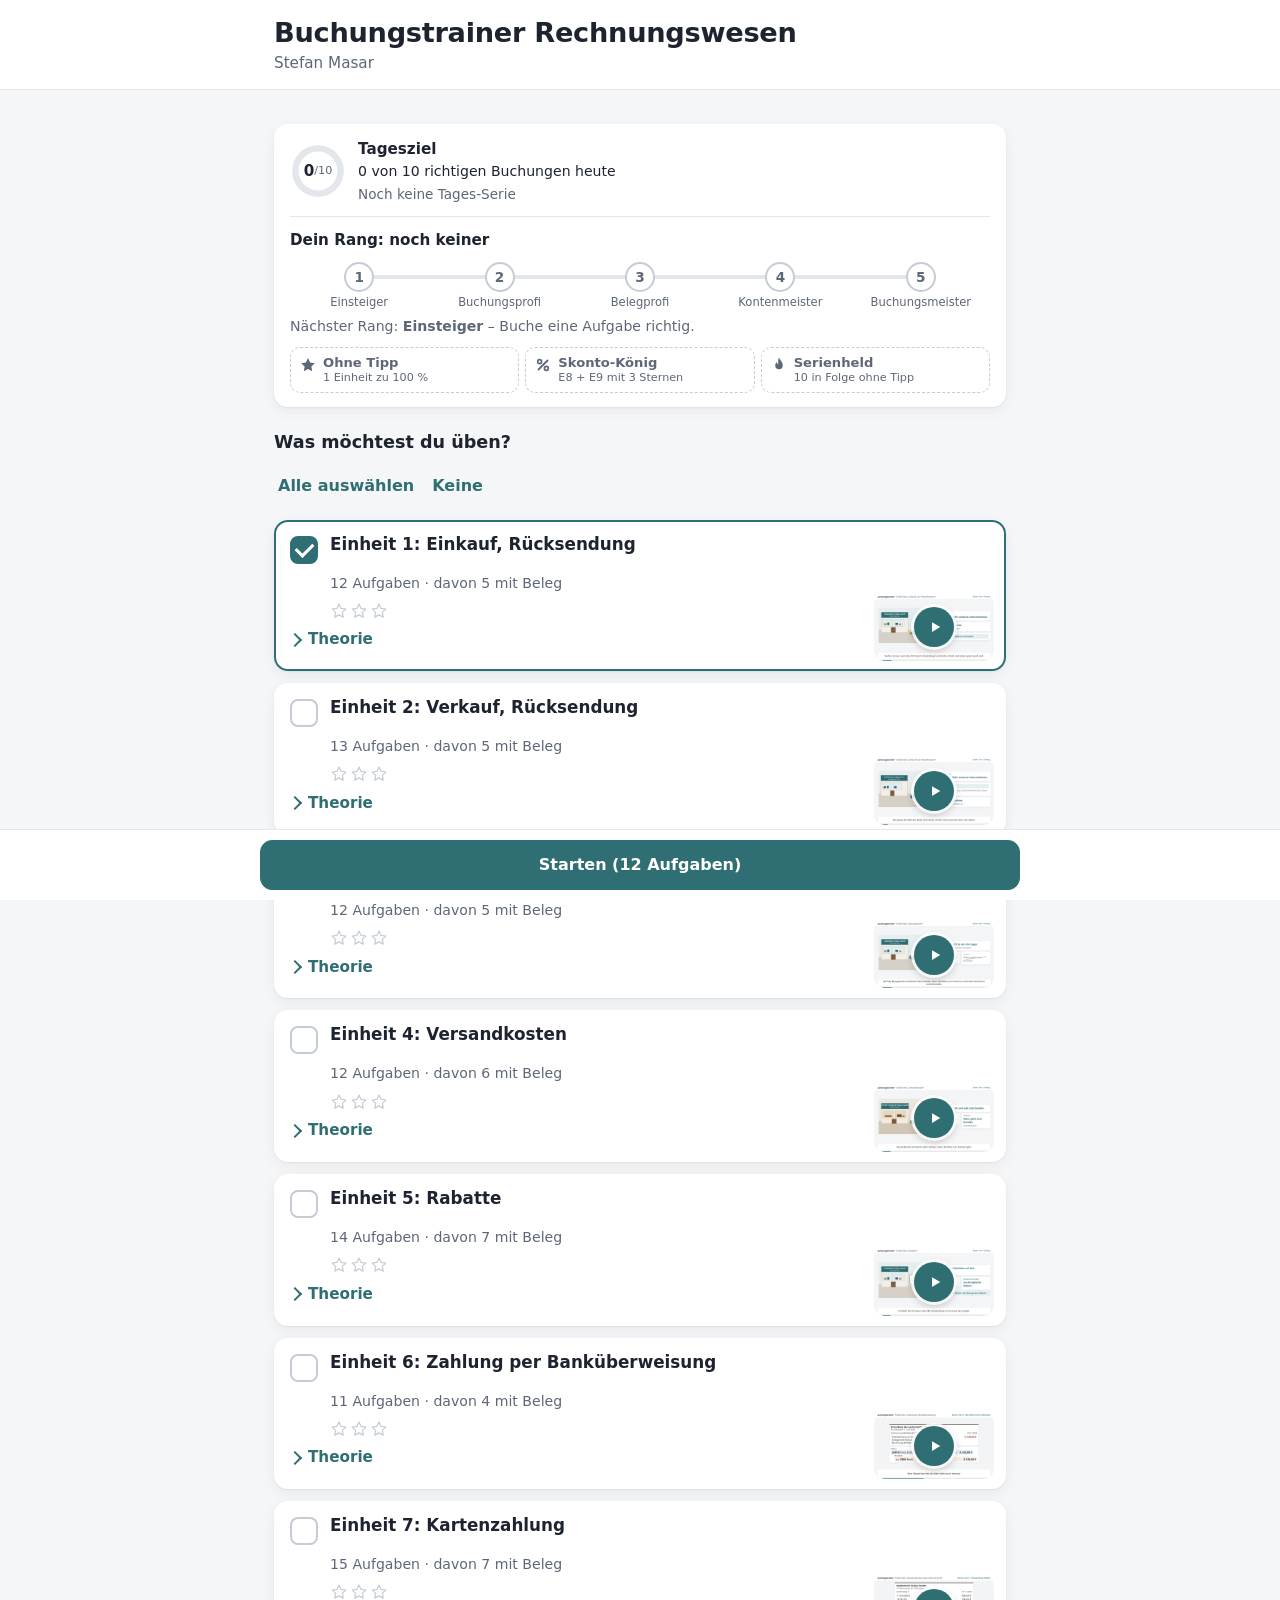
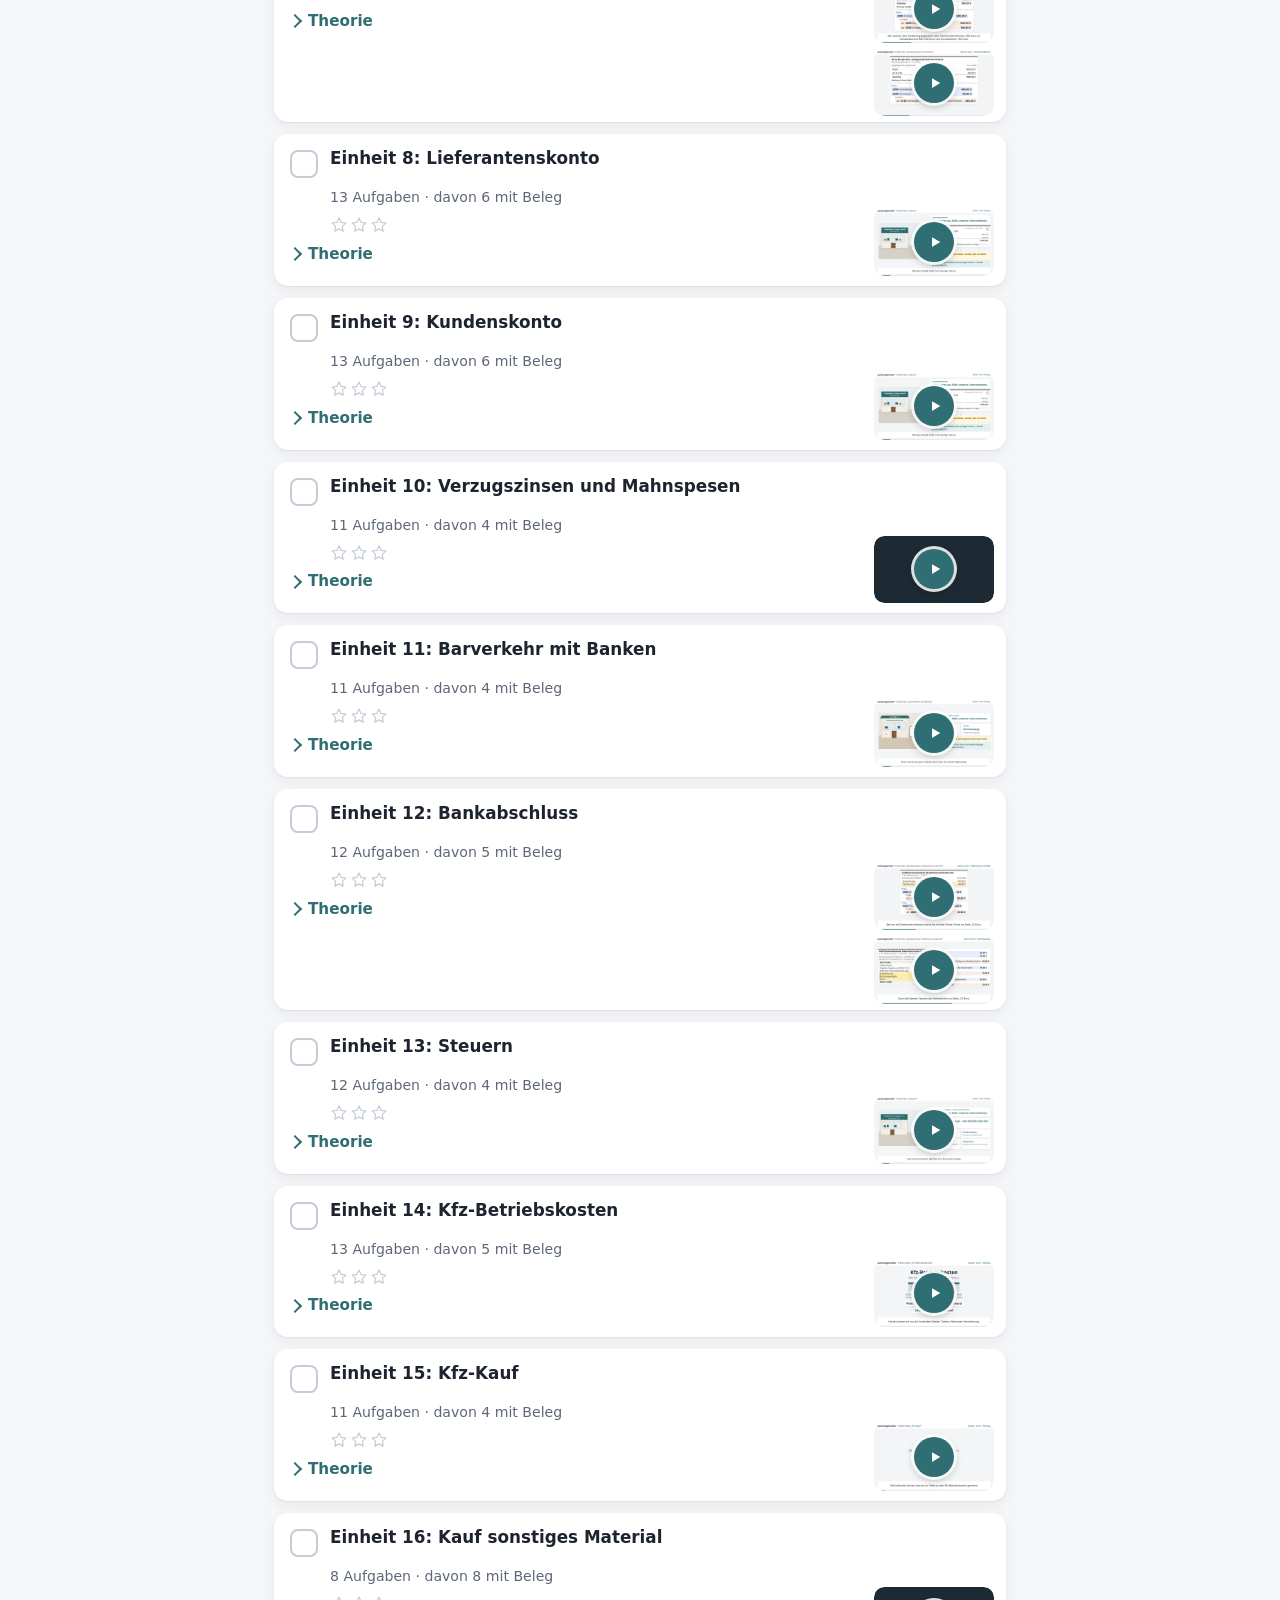
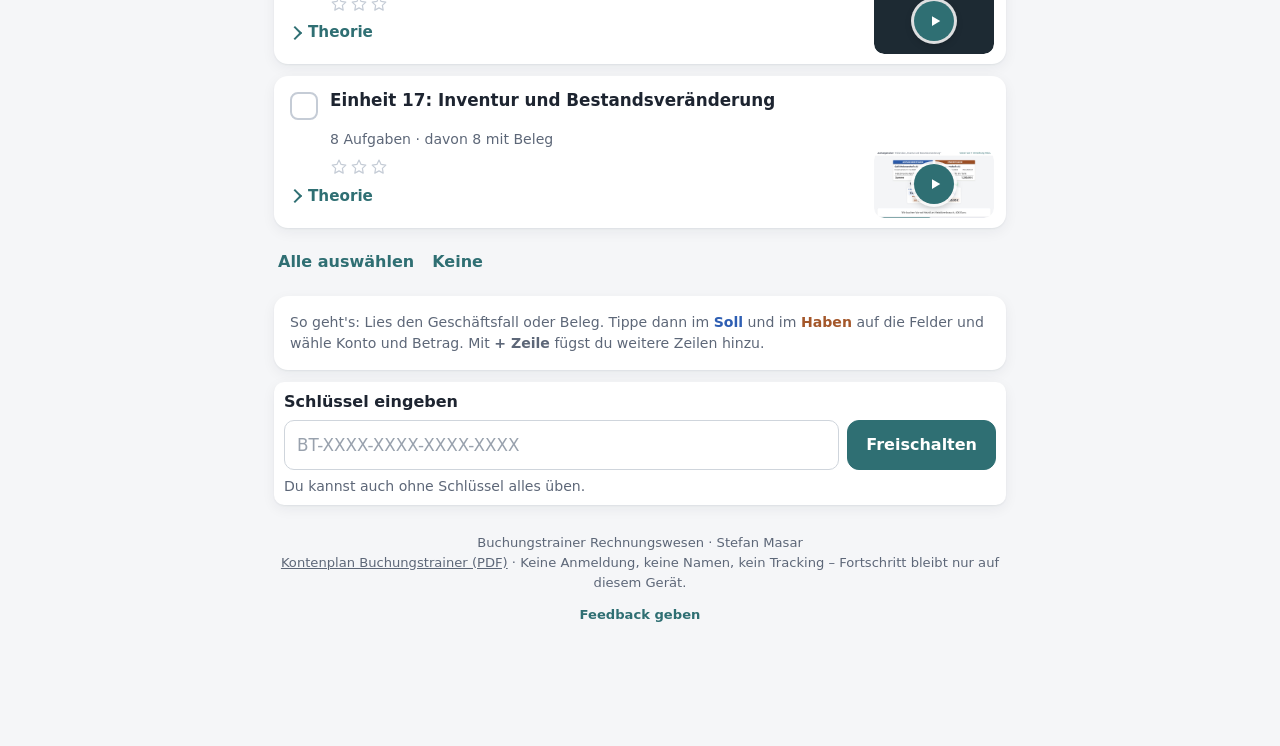
==== index.html @ b729e5b7 "Kontenplan: Verweis auf RW FW 3 2024 entfernt, Link auf eigenen Kontenplan-PDF im Footer. Video-CONF" ====
<!DOCTYPE html>
<html lang="de-AT">
<head>
<meta charset="utf-8">
<meta name="viewport" content="width=device-width, initial-scale=1, viewport-fit=cover">
<meta name="theme-color" content="#ffffff">
<meta name="robots" content="noindex">
<title>Buchungstrainer Rechnungswesen</title>
<link rel="icon" href="data:image/svg+xml,%3Csvg xmlns='http://www.w3.org/2000/svg' viewBox='0 0 64 64'%3E%3Crect width='64' height='64' rx='14' fill='%232f6f73'/%3E%3Cpath d='M18 22h28M18 32h20M18 42h24' stroke='%23fff' stroke-width='5' stroke-linecap='round'/%3E%3C/svg%3E">
<style>
:root{
  --indent:26px;
  --bg:#f5f6f8; --card:#fff; --text:#1d2430; --muted:#5d6778; --line:#e3e6eb;
  --accent:#2f6f73; --accent-soft:#e6f1f1;
  --soll:#2f5fb3; --soll-soft:#eaf0fb; --haben:#a4572a; --haben-soft:#f9eee6;
  --ok:#1f8a4c; --ok-soft:#e5f5eb; --bad:#c2362f; --bad-soft:#fbeaea;
  --radius:14px; --shadow:0 1px 2px rgba(20,30,50,.06),0 4px 14px rgba(20,30,50,.06);
}
*{box-sizing:border-box}
html{-webkit-text-size-adjust:100%}
body{margin:0;background:var(--bg);color:var(--text);font:16px/1.5 system-ui,-apple-system,"Segoe UI",Roboto,"Helvetica Neue",Arial,sans-serif}
button{font:inherit;color:inherit;cursor:pointer;-webkit-tap-highlight-color:transparent}
.wrap{max-width:760px;margin:0 auto;padding:16px 14px 110px}
header.top{background:var(--card);border-bottom:1px solid var(--line)}
header.top .wrap{padding:16px 14px 14px}
h1{font-size:1.45rem;line-height:1.25;margin:0;letter-spacing:-.01em}
.sub{color:var(--muted);font-size:.95rem;margin-top:2px}
h2{font-size:1.1rem;margin:22px 0 10px}
.card{background:var(--card);border-radius:var(--radius);box-shadow:var(--shadow);padding:16px;margin:12px 0}
.muted{color:var(--muted)}
.small{font-size:.88rem}
/* Start */
.unit{display:block;padding:0;overflow:hidden}
.unit-head{display:flex;gap:12px;align-items:flex-start;width:100%;text-align:left;background:none;border:0;padding:14px 16px 6px;min-height:44px}
.check{flex:0 0 28px;height:28px;border-radius:8px;border:2px solid #c5ccd6;display:flex;align-items:center;justify-content:center;margin-top:2px;transition:.15s}
.unit.sel .check{background:var(--accent);border-color:var(--accent)}
.unit.sel .check::after{content:"";width:8px;height:14px;border:solid #fff;border-width:0 3px 3px 0;transform:rotate(45deg) translate(-1px,-1px)}
.unit.sel{outline:2px solid var(--accent);outline-offset:-2px}
.unit-title{flex:1 1 auto;min-width:0;font-weight:650;font-size:1.05rem;line-height:1.3}
.unit-meta{color:var(--muted);font-size:.88rem;margin-top:3px}
.stat{display:inline-block;margin-top:6px;font-size:.82rem;background:var(--accent-soft);color:var(--accent);padding:2px 8px;border-radius:99px}
details.theorie{border-top:0}
details.theorie summary{list-style:none;padding:8px 16px 12px;color:var(--accent);font-weight:600;font-size:.95rem;cursor:pointer;min-height:44px;display:flex;align-items:center;gap:8px}
details.theorie summary::-webkit-details-marker{display:none}
details.theorie summary::before{content:"";width:8px;height:8px;border:solid currentColor;border-width:0 2px 2px 0;transform:rotate(-45deg);transition:.15s}
details.theorie[open] summary::before{transform:rotate(45deg)}
details.theorie ul{margin:0;padding:0 18px 14px 36px}
details.theorie li{margin:6px 0}
.row-btns{display:flex;gap:10px;flex-wrap:wrap}
.btn{min-height:50px;padding:12px 18px;border-radius:12px;border:1px solid var(--line);background:var(--card);font-weight:600;font-size:1rem}
.btn:active{transform:scale(.98)}
.btn.primary{background:var(--accent);border-color:var(--accent);color:#fff}
.btn.primary:disabled{opacity:.45}
.btn.ghost{background:transparent}
.btn.block{width:100%}
.sticky{position:fixed;left:0;right:0;bottom:0;background:rgba(255,255,255,.96);backdrop-filter:blur(6px);border-top:1px solid var(--line);padding:10px 14px calc(10px + env(safe-area-inset-bottom));z-index:20}
.sticky .inner{max-width:760px;margin:0 auto;display:flex;gap:10px}
.sticky .btn{flex:1}
.linkbtn{background:none;border:0;color:var(--accent);font-weight:600;padding:10px 4px;min-height:44px}
footer.foot{color:var(--muted);font-size:.82rem;text-align:center;margin-top:28px}
footer.foot a{color:inherit;text-decoration:underline}
/* Übung */
.bar{display:flex;align-items:center;gap:10px;justify-content:space-between}
.progress{height:6px;background:var(--line);border-radius:99px;overflow:hidden;margin-top:10px}
.progress i{display:block;height:100%;background:var(--accent);border-radius:99px;transition:width .3s}
.pill{font-size:.85rem;font-weight:600;padding:4px 10px;border-radius:99px;background:var(--accent-soft);color:var(--accent);white-space:nowrap}
.wir{background:var(--accent-soft);border-left:4px solid var(--accent);border-radius:10px;padding:10px 12px;font-size:1rem}
.wir b{font-weight:700}
.fall{font-size:1.06rem;margin:12px 0 4px}
.einheit-tag{font-size:.8rem;color:var(--muted);text-transform:uppercase;letter-spacing:.05em}
.side{margin-top:14px}
.side-h{display:flex;align-items:center;justify-content:space-between;font-weight:700;font-size:.95rem;letter-spacing:.02em}
.side-h .lbl{display:inline-flex;align-items:center;gap:8px}
.side-h .dot{width:10px;height:10px;border-radius:3px}
.soll .dot{background:var(--soll)} .haben .dot{background:var(--haben)}
.soll .side-h{color:var(--soll)} .haben .side-h{color:var(--haben)}
.brow{display:flex;gap:6px;align-items:stretch;margin-top:8px;padding:6px;border-radius:12px}
.soll .brow{background:var(--soll-soft)} .haben .brow{background:var(--haben-soft)}
.slot{flex:1 1 auto;min-width:0;min-height:52px;height:auto;overflow:visible;white-space:normal;border-radius:10px;border:1.5px dashed #b9c1cc;background:#fff;padding:7px 9px;text-align:left;font-size:.95rem;line-height:1.25;display:flex;flex-direction:column;justify-content:center}
.slot.konto{flex:1 1 0}
.slot.betrag{flex:0 0 auto;min-width:98px;max-width:42%;text-align:right;align-items:flex-end;font-variant-numeric:tabular-nums}
.slot.betrag .nr{white-space:nowrap}
.slot.filled{border-style:solid;border-color:transparent;box-shadow:0 0 0 1px rgba(0,0,0,.06)}
.slot .ph{color:#8a94a3}
.slot .nr{display:block;font-weight:700}
.slot .nm{display:block;font-size:.84rem;line-height:1.3;color:var(--muted);overflow-wrap:anywhere;-webkit-hyphens:auto;hyphens:auto;padding-bottom:1px}
.rm{flex:0 0 34px;padding:0;border:0;background:transparent;color:#8a94a3;font-size:1.4rem;border-radius:10px}
.add{margin-top:8px;border:1.5px dashed #c5ccd6;background:transparent;border-radius:10px;min-height:44px;width:100%;color:var(--muted);font-weight:600}
.brow.ok{box-shadow:inset 0 0 0 2px var(--ok)} .brow.bad{box-shadow:inset 0 0 0 2px var(--bad)}
.mark{flex:0 0 22px;display:flex;align-items:center;justify-content:center;font-weight:800;font-size:1.2rem}
.brow.ok .mark{color:var(--ok)} .brow.bad .mark{color:var(--bad)}
.rowhint{font-size:.84rem;margin:4px 4px 0}
.rowhint.bad{color:var(--bad)} .rowhint.ok{color:var(--ok)}
.msg{border-radius:12px;padding:12px 14px;font-weight:600;margin-top:14px}
.msg.ok{background:var(--ok-soft);color:var(--ok)} .msg.bad{background:var(--bad-soft);color:var(--bad)} .msg.info{background:#fff6dc;color:#7a5a00}
.loesung{margin-top:12px}
.lz{display:flex;gap:8px;padding:8px 10px;border-radius:10px;align-items:baseline;font-variant-numeric:tabular-nums}
.lz + .lz{margin-top:4px}
.lz .kt{flex:1;min-width:0;overflow-wrap:anywhere}
.lz.s{background:var(--soll-soft)} .lz.h{background:var(--haben-soft);margin-left:var(--indent)}
.lz .bt{font-weight:700;white-space:nowrap}
.erkl{margin-top:12px;background:#f7f8fa;border-radius:12px;padding:12px 14px}
/* Sheet */
.sheet-bg{position:fixed;inset:0;background:rgba(15,20,30,.38);z-index:40;display:none}
.sheet{position:fixed;left:0;right:0;bottom:0;z-index:41;background:#fff;border-radius:18px 18px 0 0;max-height:82vh;overflow:auto;padding:8px 14px calc(16px + env(safe-area-inset-bottom));transform:translateY(105%);transition:transform .22s ease,visibility 0s linear .22s;visibility:hidden;max-width:760px;margin:0 auto}
.sheet.open{transform:none;visibility:visible;transition:transform .22s ease}
.sheet-bg.open{display:block}
.grip{width:40px;height:5px;border-radius:9px;background:#d5dae1;margin:4px auto 10px}
.sheet h3{margin:0 0 10px;font-size:1.02rem}
.sheet h3 .s{color:var(--soll)} .sheet h3 .h{color:var(--haben)}
.klist{display:flex;flex-direction:column;gap:8px}
.kchip{display:flex;gap:12px;align-items:center;text-align:left;min-height:54px;padding:10px 14px;border-radius:12px;border:1px solid var(--line);background:#fff}
.kchip .nr{font-weight:700;min-width:52px;font-variant-numeric:tabular-nums}
.kchip.cur,.bchip.cur{border-color:var(--accent);background:var(--accent-soft)}
.bgrid{display:grid;grid-template-columns:repeat(auto-fill,minmax(130px,1fr));gap:8px}
.bchip{min-height:54px;border-radius:12px;border:1px solid var(--line);background:#fff;font-weight:700;font-size:1.02rem;font-variant-numeric:tabular-nums}
.sheet .btn{margin-top:12px}
/* Auswertung */
.big{font-size:2.2rem;font-weight:800;letter-spacing:-.02em}
.ubar{display:flex;align-items:center;gap:10px;margin:10px 0}
.ubar .t{flex:1;font-size:.95rem}
.ubar .v{font-weight:700;font-variant-numeric:tabular-nums}
.meter{height:8px;background:var(--line);border-radius:99px;overflow:hidden;margin-top:4px}
.meter i{display:block;height:100%;background:var(--ok)}
/* Beleg-Rahmen */
.beleg-frame{margin:14px 0 6px;position:relative;overflow:hidden;border-radius:6px;cursor:zoom-in}
.beleg-frame .scaler{transform-origin:0 0;width:max-content}
.zoomhint{font-size:.82rem;color:var(--muted);text-align:center;margin-bottom:4px}
.zoom{position:fixed;inset:0;z-index:50;background:rgba(40,44,52,.92);display:none;overflow:auto;-webkit-overflow-scrolling:touch}
.zoom.open{display:block}
.zoom .zin{padding:60px 14px 30px;width:max-content;margin:0 auto}
.zoom .zclose{position:fixed;top:10px;right:10px;z-index:51;min-height:44px;min-width:44px;border-radius:99px;border:0;background:#fff;font-weight:700;padding:0 16px}
@media (min-width:900px){ .wrap{padding-top:22px} h1{font-size:1.7rem} }

/* nur für ganzseitige Screenshots */
html.shot .sticky{position:static;background:none;border:0;padding:0 14px 20px}
html.shot .wrap{padding-bottom:10px}

/* Haben eingerückt, klassisch "Soll an Haben" */
.side.haben{margin-left:var(--indent)}
.an{flex:0 0 auto;align-self:center;font-size:.85rem;font-style:italic;font-weight:600;color:var(--haben);padding:0 1px}
.lz .an{align-self:baseline}
@media (min-width:600px){ :root{--indent:56px} }

/* Tipps */
:root{--tipp:#9a6b00;--tipp-soft:#fff7e0}
#tipps:not(:empty){margin-top:12px}
.tippmore{display:flex;align-items:center;gap:8px;flex-wrap:wrap;width:100%;min-height:48px;padding:10px 12px;border-radius:12px;border:1.5px solid #f0d58a;background:var(--tipp-soft);color:var(--tipp);font-weight:700;text-align:left}
.tippmore .small{font-weight:500}
details.tipp{background:var(--tipp-soft);border:1px solid #f0d58a;border-radius:12px;margin-bottom:8px;overflow:hidden}
details.tipp summary{list-style:none;display:flex;align-items:center;gap:8px;min-height:46px;padding:8px 12px;font-weight:700;color:var(--tipp);cursor:pointer}
details.tipp summary::-webkit-details-marker{display:none}
details.tipp summary::after{content:"";margin-left:auto;width:8px;height:8px;border:solid currentColor;border-width:0 2px 2px 0;transform:rotate(45deg);transition:.15s}
details.tipp[open] summary::after{transform:rotate(-135deg)}
.tbody{padding:0 14px 12px;font-size:.98rem;overflow-wrap:anywhere}
.tbody p{margin:0 0 6px}
.tbody ul{margin:0;padding-left:20px}
.tbody li{margin:4px 0}
.tbody ul.tkonten{list-style:none;padding:0;display:flex;flex-direction:column;gap:6px}
.tbody ul.tkonten li{background:#fff;border-radius:8px;padding:7px 10px;margin:0}
.bulb{flex:0 0 auto}
.sticky .btn.tippbtn{flex:0 0 auto;display:inline-flex;align-items:center;gap:6px;background:var(--tipp-soft);border-color:#f0d58a;color:var(--tipp);padding:12px 14px}
.sticky .btn.tippbtn:disabled{opacity:.5}

/* Motivation */
.serie{display:flex;justify-content:flex-end;align-items:center;gap:5px;min-height:22px;margin-top:6px;font-size:.85rem;font-weight:600;color:#b4690e}
.serie.leer{min-height:6px}
.lobzeile{display:flex;align-items:center;gap:10px}
.msg.ok .pop{color:var(--ok);flex:0 0 auto;animation:pop .45s cubic-bezier(.2,1.6,.4,1) both}
@keyframes pop{0%{transform:scale(.2);opacity:0}70%{transform:scale(1.15);opacity:1}100%{transform:scale(1)}}
.msg .mut{font-weight:500;color:var(--text);margin-top:4px}
.meilenstein{display:flex;align-items:center;gap:8px;margin-top:8px;padding:10px 14px;border-radius:12px;background:#fff4e0;color:#8a4d00;font-weight:700;animation:pop .5s cubic-bezier(.2,1.6,.4,1) both}
.beste{display:inline-flex;align-items:center;gap:6px;margin:4px 0 8px;padding:4px 12px;border-radius:99px;background:#fff4e0;color:#8a4d00;font-weight:600;font-size:.92rem}
#konfetti{position:fixed;inset:0;pointer-events:none;overflow:hidden;z-index:60}
#konfetti i{position:absolute;top:-14px;width:8px;height:12px;border-radius:2px;opacity:.9;animation:fall 1.8s ease-in forwards}
@keyframes fall{0%{transform:translate(0,0) rotate(0)}100%{transform:translate(var(--dx),105vh) rotate(var(--rot));opacity:.7}}
@media (prefers-reduced-motion:reduce){.msg.ok .pop,.meilenstein{animation:none}#konfetti{display:none}}

/* v8: Feedback-Fenster */
body.fb-offen{overflow:hidden}
.fb-bg{position:fixed;inset:0;z-index:60;background:rgba(20,30,50,.45);display:flex;align-items:flex-end;justify-content:center;padding:0}
.fb-dlg{position:relative;background:var(--card);width:100%;max-width:560px;max-height:92vh;overflow:auto;border-radius:18px 18px 0 0;padding:18px 16px calc(16px + env(safe-area-inset-bottom));box-shadow:0 -6px 30px rgba(0,0,0,.18)}
@media (min-width:600px){.fb-bg{align-items:center;padding:20px}.fb-dlg{border-radius:18px;padding:22px 24px}}
.fb-dlg h2{margin:0 48px 4px 0;font-size:1.2rem}
.fbx{position:absolute;top:8px;right:8px;width:44px;height:44px;border:0;background:none;font-size:1.2rem;color:var(--muted);border-radius:10px}
.fbq{border:0;margin:14px 0 0;padding:0;display:block}
.fbq legend,.fbq .lg{font-weight:650;margin-bottom:8px;display:block;padding:0}
.fbsterne{display:flex;gap:4px}
.fbstern{width:48px;height:48px;border:0;background:none;color:#c5ccd6;border-radius:10px;display:flex;align-items:center;justify-content:center;padding:0}
.fbstern.on{color:#f0b429}
.fbopts{display:grid;grid-template-columns:repeat(3,1fr);gap:8px}
.fbfoot{display:inline-flex;align-items:center;min-height:44px;padding:0 6px;font-size:inherit;font-weight:600}
span.fbfoot{color:var(--muted);font-weight:500}
.fbopt{min-height:46px;border:1.5px solid var(--line);background:var(--card);border-radius:12px;font-weight:600;font-size:.95rem;color:var(--text);padding:6px 4px}
.fbopt.on{border-color:var(--accent);background:var(--accent-soft);color:var(--accent)}
.fbtext textarea{width:100%;box-sizing:border-box;border:1.5px solid var(--line);border-radius:12px;padding:10px 12px;font:inherit;font-size:1rem;resize:vertical;min-height:84px}
.fbhint{display:flex;justify-content:flex-end;gap:8px;font-size:.82rem;color:var(--muted);margin-top:4px}
.fbdsgvo{font-size:.8rem;color:var(--muted);margin:10px 0 0;line-height:1.4}
.fbbtns{display:flex;gap:10px;margin-top:14px}
.fbbtns .btn{flex:1}
.fb-dlg button:focus-visible,.fb-dlg textarea:focus-visible{outline:3px solid var(--accent);outline-offset:2px}
/* ---------- v9 Motivation: Tagesziel, Rang-Pfad, Abzeichen, Sterne, Ergebnis-Karte ---------- */
.motiv{padding:14px 16px}
.mtop{display:flex;gap:12px;align-items:center}
.mh{font-weight:700;font-size:.95rem}
.ring{position:relative;flex:0 0 56px;width:56px;height:56px}
.ring .rbg{fill:none;stroke:var(--line);stroke-width:6}
.ring .rfg{fill:none;stroke:var(--accent);stroke-width:6;stroke-linecap:round;transition:stroke-dasharray .4s}
.ring.voll .rfg{stroke:var(--ok)}
.rzahl{position:absolute;inset:0;display:flex;align-items:center;justify-content:center;font-weight:700;font-size:.95rem}
.rzahl small{font-weight:500;color:var(--muted);font-size:.7rem}
.ring.voll .rzahl{color:var(--ok);font-size:1.2rem}
.folge{display:flex;align-items:center;gap:5px;margin-top:2px;font-size:.85rem;font-weight:600;color:#b4690e}
.folge.null{color:var(--muted);font-weight:400}
.rang{margin-top:12px;padding-top:12px;border-top:1px solid var(--line)}
.pfad{position:relative;list-style:none;margin:10px 0 6px;padding:0;display:grid;grid-template-columns:repeat(5,1fr);gap:2px}
.pfad::before,.pfad::after{content:"";position:absolute;top:13px;left:10%;height:4px;border-radius:2px;background:var(--line)}
.pfad::before{right:10%}
.pfad::after{width:calc(var(--fuell) * .8);background:var(--accent)}
.stufe{position:relative;z-index:1;display:flex;flex-direction:column;align-items:center;text-align:center;gap:4px;min-width:0}
.stufe .pkt{width:30px;height:30px;border-radius:50%;display:flex;align-items:center;justify-content:center;font-weight:700;font-size:.85rem;background:var(--card);border:2px solid #c5ccd6;color:var(--muted)}
.stufe.erreicht .pkt{background:var(--accent);border-color:var(--accent);color:#fff}
.stufe.aktuell .pkt{box-shadow:0 0 0 4px var(--accent-soft)}
.stufe .pn{font-size:.72rem;line-height:1.2;color:var(--muted);overflow-wrap:anywhere;hyphens:manual}
.stufe.erreicht .pn{color:var(--text)}
.stufe.aktuell .pn{font-weight:700;color:var(--accent)}
.abz{display:grid;grid-template-columns:repeat(3,1fr);gap:6px;margin-top:10px}
.badge{display:flex;gap:6px;align-items:flex-start;padding:7px 8px;border-radius:10px;border:1px dashed #c5ccd6;color:var(--muted);font-size:.8rem;line-height:1.25;min-width:0}
.badge svg{flex:0 0 18px;margin-top:1px}
.badge b{display:block;font-size:.82rem}
.badge small{display:block;font-size:.7rem;overflow-wrap:anywhere}
.badge.an{border:1px solid #f0c36d;background:#fff4e0;color:#8a4d00}
.teilbtn{width:100%;margin-top:12px;min-height:46px;border-color:var(--accent);color:var(--accent)}
.sterne{display:flex;gap:2px;margin-top:6px;color:#d59a12}
.sterne .stern:not(.an){color:#c5ccd6}
.neu ul{list-style:none;margin:8px 0 0;padding:0}
.neu li{display:flex;align-items:center;gap:8px;padding:5px 0;flex-wrap:wrap}
.neu li .sterne{margin:0}
.neu li svg{color:#b4690e}
.meilenstein.ziel{background:var(--ok-soft);color:var(--ok)}
.tk-bg{position:fixed;inset:0;z-index:60;background:rgba(20,30,50,.45);display:flex;align-items:flex-end;justify-content:center}
.tk-dlg{position:relative;background:var(--card);width:100%;max-width:520px;max-height:92vh;overflow:auto;border-radius:18px 18px 0 0;padding:18px 16px calc(16px + env(safe-area-inset-bottom))}
@media (min-width:600px){.tk-bg{align-items:center;padding:20px}.tk-dlg{border-radius:18px;padding:22px 24px}}
.tk-dlg h2{margin:0 48px 10px 0;font-size:1.2rem}
.tk-karte{border-radius:16px;padding:18px;background:linear-gradient(135deg,#2f6f73,#24575a);color:#fff;text-align:center}
.tk-app{font-weight:800;font-size:1.35rem;letter-spacing:-.01em}
.tk-datum{opacity:.85;font-size:.92rem}
.tk-karte ul{list-style:none;margin:12px 0;padding:0;text-align:left;display:inline-block}
.tk-karte li{display:flex;gap:8px;align-items:flex-start;margin:6px 0;font-weight:600}
.tk-karte li svg{flex:0 0 18px;color:#ffd166;margin-top:2px}
.tk-code{display:inline-block;margin-top:4px;padding:6px 12px;border-radius:8px;background:rgba(255,255,255,.16);font-family:ui-monospace,Menlo,Consolas,monospace;font-weight:700;letter-spacing:.03em;overflow-wrap:anywhere}
.tk-text{width:100%;font:inherit;font-size:.85rem;border:1px solid var(--line);border-radius:10px;padding:8px;resize:none;color:var(--text);min-height:44px}
.tk-dlg .fbbtns .btn{flex:1}
@media (prefers-reduced-motion:reduce){.ring .rfg{transition:none}}
/* v9: Feedback-Fenster ohne Überschrift – erste Frage nicht unter dem ✕ */
#fbform>.fbq:first-child{margin-top:6px}
#fbform>.fbq:first-child>.lg,#fbform>.fbq:first-child>legend{display:block;padding-right:48px}

/* ===== v10: E16/E17 – Rechenzeile, Inventurlisten ===== */
.rz .rz-h{font-weight:700}
.rz .rz-frage{display:block;font-weight:600;margin:12px 0 6px}
.rz-eingabe{display:flex;align-items:center;gap:6px}
.rzvz{flex:0 0 48px;min-height:48px;border:1.5px solid var(--line);border-radius:10px;background:var(--card);font-size:1.35rem;font-weight:700;color:var(--text);line-height:1}
.rzvz.on{border-color:var(--accent);background:var(--accent-soft);color:var(--accent)}
#rzwert{flex:1;min-width:0;min-height:48px;border:1.5px solid var(--line);border-radius:10px;padding:8px 12px;font-size:1.1rem;font-variant-numeric:tabular-nums;text-align:right;color:var(--text);background:#fff}
#rzwert:focus{outline:2px solid var(--accent);outline-offset:1px}
.rz-eur{font-weight:600}
.rz-arten{display:grid;grid-template-columns:1fr 1fr;gap:8px}
.rzartbtn{min-height:56px;border:1.5px solid var(--line);border-radius:12px;background:var(--card);padding:8px 10px;color:var(--text);display:flex;flex-direction:column;align-items:center;gap:2px}
.rzartbtn b{font-size:1rem}
.rzartbtn span{font-size:.82rem;color:var(--muted)}
.rzartbtn.on{border-color:var(--accent);background:var(--accent-soft);color:var(--accent)}
.rz .msg{margin-top:12px}
.rz.fertig .msg{display:flex;align-items:center;gap:8px;margin-top:8px}
.rz-loes{display:flex;flex-wrap:wrap;align-items:baseline;gap:4px 10px;margin-top:10px;padding:10px 12px;border-radius:10px;background:#f6f7f8;font-variant-numeric:tabular-nums}
.rz-formel{flex:1 0 100%;font-size:.85rem;color:var(--muted)}
.rz-erg{font-size:1.1rem;font-weight:700}
.rz-art{font-weight:700;color:var(--accent)}
.rz-weiter{margin-top:8px}
.bl.inv .invmeta{width:auto;margin-top:14px}
.bl.inv .invmeta td{padding:1px 14px 1px 0;font-size:12px;white-space:nowrap}
.bl.inv .invmeta td:first-child{color:#666}
.bl.inv h4{margin-top:22px}
.bl.inv .invsum{width:300px}
.bl.inv .invsum td{padding:5px 6px;font-weight:700;font-size:14px;border-top:1px solid #ccc}
.bl.inv .invsum tr.eb td{border-bottom:1.5px solid #333}
.bl.a4.inv{width:440px;padding-left:22px;padding-right:22px}
.bl.inv .lead{margin:16px 0 8px;font-size:12.5px;color:#444}
.bl.inv .invsum{width:100%;margin-top:14px}
.bl.inv .invsum td{font-size:16.5px;padding:7px 6px}
.bl.inv .invsum td:first-child{white-space:nowrap;font-size:15.5px}
/* v10: Erklärvideo */
.vidmodal{position:fixed;inset:0;z-index:60;background:rgba(20,24,30,.97);display:none;align-items:center;justify-content:center;padding:12px}
.vidmodal.open{display:flex}
.vidbox{width:100%;max-width:960px}
.vidkopf{display:flex;align-items:center;justify-content:space-between;gap:10px;color:#fff;margin-bottom:8px}
.vidkopf b{font-size:1rem}
.vidzu{min-height:44px;min-width:44px;border-radius:99px;border:0;background:#fff;color:#111;font-weight:700;padding:0 16px;flex:0 0 auto}
.vidbox video{display:block;width:100%;height:auto;aspect-ratio:16/9;background:#000;border-radius:10px}
body.vidoffen{overflow:hidden}

/* v10: Inventurlisten Vorjahr (ANFANGSBESTAND, blau) und heuer (ENDBESTAND, orange) */
.beleg-frame.zusatz + .zoomhint + .beleg-frame{margin-top:10px}
.bl.inv .invband{margin:16px -22px 0;padding:9px 22px;font:800 27px/1.15 "Helvetica Neue",Arial,sans-serif;letter-spacing:.09em;color:#fff;text-align:center;background:#555}
.bl.inv-ab{border-top:7px solid #1f4e8c}.bl.inv-ab .invband{background:#1f4e8c}
.bl.inv-eb{border-top:7px solid #b45309}.bl.inv-eb .invband{background:#b45309}
.bl.inv-ab .invsum tr.eb td{color:#1f4e8c}.bl.inv-eb .invsum tr.eb td{color:#8a3f06}
.bl.inv .invsum td:first-child{white-space:normal}

/* v10: Titel und Aufgabenzahl volle Breite, Vorschaubild rechts neben Sternen und Theorie */
.unit-meta-hit{display:block;width:100%;padding:0 16px 0 56px;text-align:left;cursor:pointer}
.unit-foot{display:flex;align-items:flex-start;gap:10px;padding:0 12px 6px 0}
.unit-foot-left{flex:1 1 auto;min-width:0}
.unit-stars-hit{padding:2px 0 0 56px}
.vidthumb{flex:0 0 108px;width:108px;margin:0 0 4px 0;padding:0;border:0;background:transparent;border-radius:10px;overflow:hidden;cursor:pointer;color:inherit;font:inherit;line-height:0;align-self:start}
.vidthumbs{display:flex;flex-direction:column;gap:6px;flex:0 0 108px;width:108px;align-self:start}
.vidthumbs .vidthumb{flex:0 0 auto;margin:0}
.vidthumb .vkbild{position:relative;display:block;aspect-ratio:16/9;background:#1d2a33;border-radius:10px;overflow:hidden}
.vidthumb img{display:block;width:100%;height:100%;object-fit:cover}
.vidthumb .vkplay{position:absolute;left:50%;top:50%;width:36px;height:36px;margin:-18px 0 0 -18px;border-radius:99px;background:var(--accent);color:#fff;display:flex;align-items:center;justify-content:center;box-shadow:0 0 0 3px rgba(255,255,255,.85),0 3px 8px rgba(0,0,0,.28)}
.vidthumb .vkplay svg{width:16px;height:16px;margin-left:2px}
.vidthumb:hover .vkplay,.vidthumb:focus-visible .vkplay{transform:scale(1.08)}
.vidthumb:focus-visible{outline:2px solid var(--accent);outline-offset:2px}
@media (min-width:600px){
  .vidthumb{flex-basis:120px;width:120px}
  .vidthumbs{flex-basis:120px;width:120px}
  .vidthumb .vkplay{width:40px;height:40px;margin:-20px 0 0 -20px}
  .vidthumb .vkplay svg{width:18px;height:18px;margin-left:2px}
}
.vidbuehne{position:relative}
.vidende{position:absolute;inset:0;border-radius:10px;background:rgba(20,24,30,.97);color:#fff;display:flex;flex-direction:column;align-items:center;justify-content:center;gap:12px;padding:14px;text-align:center}
.vidende[hidden]{display:none}
.vidende .vetitel{font-weight:700;font-size:1.1rem}
.vidende .vebtns{display:flex;gap:10px;flex-wrap:wrap;justify-content:center;width:100%}
.vidende .btn.big{flex:1 1 150px;max-width:260px;min-height:56px;font-size:1.05rem}
.vidende .venochmal{color:#cfe3e0}
.vidweiter{display:flex;align-items:center;gap:8px;flex-wrap:wrap;margin-top:10px;color:#cfd6dc;font-size:.92rem}
.vidweiter>span{flex:1 0 100%}
.vidweiter .btn.klein{flex:1 1 0;min-height:44px;padding:0 14px;background:transparent;color:#fff;border:1.5px solid rgba(255,255,255,.45)}
.vidmodal.fertig .vidweiter{display:none}

.bl{font-family:"Helvetica Neue",Arial,"Segoe UI",sans-serif;color:#222;background:#fff;font-size:13px;line-height:1.4;box-shadow:0 1px 3px rgba(0,0,0,.12),0 6px 20px rgba(0,0,0,.08)}
.bl table{border-collapse:collapse;width:100%}
.bl .num{text-align:right;font-variant-numeric:tabular-nums;white-space:nowrap}
.bl .logo img{display:block}
.bl .wm{font-weight:800;font-size:22px;letter-spacing:-.01em}
/* A4-Rechnung / Gutschrift */
.bl.a4{width:560px;padding:28px 28px 22px;border-top:6px solid var(--bc,#444)}
.bl.a4 .kopf{display:flex;justify-content:space-between;align-items:flex-start;gap:20px}
.bl.a4 .absender{text-align:right;font-size:11.5px;color:#444;line-height:1.45}
.bl.a4 .absender b{color:#111;font-size:12.5px}
.bl.a4 .fenster{margin-top:30px;display:flex;justify-content:space-between;align-items:flex-end;gap:20px}
.bl.a4 .ruecksende{font-size:9px;color:#777;border-bottom:1px solid #bbb;padding-bottom:2px;margin-bottom:6px;max-width:290px}
.bl.a4 .empf{font-size:13px;line-height:1.45;min-width:200px}
.bl.a4 .meta td{padding:1px 0 1px 14px;font-size:12px;white-space:nowrap}
.bl.a4 .meta td:first-child{color:#666;padding-left:0}
.bl.a4 h4{font-size:22px;margin:28px 0 4px;font-weight:700;color:var(--bc,#222);letter-spacing:.01em}
.bl.a4 .lead{font-size:12px;color:#555;margin-bottom:12px}
.bl.a4 .pos th{font-size:11px;text-transform:uppercase;letter-spacing:.04em;color:#555;text-align:left;border-bottom:1.5px solid #333;padding:6px 6px}
.bl.a4 .pos td{padding:8px 6px;border-bottom:1px solid #e2e2e2;vertical-align:top}
.bl.a4 .pos th.num{text-align:right}
.bl.a4 .sum{width:280px;margin:12px 0 0 auto}
.bl.a4 .sum td{padding:3px 6px}
.bl.a4 .sum tr.tot td{border-top:1.5px solid #333;font-weight:700;font-size:14.5px;padding-top:7px}
.bl.a4 .zb{margin-top:20px;font-size:12px;padding:9px 12px;background:#f4f4f4;border-left:3px solid var(--bc,#444)}
.bl.a4 .fuss{margin-top:26px;border-top:1px solid #ddd;padding-top:8px;font-size:9.5px;color:#777;display:flex;justify-content:space-between;gap:14px}
/* Kassabeleg (Bon) */
.bl.bon{width:330px;padding:20px 22px 24px;font-family:"Courier New",ui-monospace,Menlo,monospace;font-size:12.5px;background:#fffefb;
  -webkit-mask:radial-gradient(circle 6px at 50% 100%,transparent 98%,#000) 0 0/14px 100% repeat-x;mask:radial-gradient(circle 6px at 50% calc(100% + 1px),transparent 98%,#000) 0 0/14px 100% repeat-x}
.bl.bon .c{text-align:center}
.bl.bon .logo{display:flex;justify-content:center;margin-bottom:8px}
.bl.bon .fn{font-weight:700;font-size:13px}
.bl.bon hr{border:0;border-top:1px dashed #888;margin:10px 0}
.bl.bon td{padding:2px 0;vertical-align:top}
.bl.bon .tot td{font-weight:700;font-size:15px;padding-top:6px}
.bl.bon .kl{font-size:11px;color:#555}
.bl.bon .bez{padding-right:8px}
/* Kontoauszug */
.bl.ka{width:560px;padding:26px 30px 22px;border-top:6px solid var(--bc,#1b4f72)}
.bl.ka .kopf{display:flex;justify-content:space-between;align-items:center}
.bl.ka h4{margin:18px 0 2px;font-size:18px}
.bl.ka .info{display:flex;justify-content:space-between;font-size:12px;color:#444;margin:6px 0 14px}
.bl.ka th{font-size:11px;text-transform:uppercase;color:#555;text-align:left;border-bottom:1.5px solid #333;padding:6px}
.bl.ka td{padding:7px 6px;border-bottom:1px solid #e5e5e5}
.bl.ka .neg{color:#b02a2a}
.bl.ka .pos{color:#1e7b3a}
.bl.ka tr.saldo td{color:#555;font-size:12px}
.bl.ka tr.saldo.neu td{font-weight:700;color:#222;border-top:1.5px solid #333;border-bottom:none}
.bl.ka td.num{white-space:nowrap}
.bl.a4 .fuss span{flex:1}
.bl.a4 .fuss span:not(:first-child){white-space:nowrap}
.bl.a4 .fuss span:last-child{text-align:right}

.bl{position:relative}
.bl .stempel{position:absolute;top:10px;right:12px;z-index:2;font:700 17px/1 "Courier New",ui-monospace,monospace;color:#2b4c9b;border:2.5px solid #2b4c9b;border-radius:6px;padding:5px 9px 4px;transform:rotate(-6deg);opacity:.85;background:rgba(255,255,255,.55);letter-spacing:.02em}
.bl.a4 .stempel,.bl.ka .stempel{top:14px;right:16px}
.bl.a4,.bl.ka{padding-top:54px}
.bl.a4 .stempel,.bl.ka .stempel{top:12px;right:18px}
.bl.bon .steuer{margin-top:6px;font-size:11px;color:#444}
.bl.bon .steuer td{padding:1px 0}
.bl.bon .qr{display:flex;justify-content:center;margin-top:10px}
.bl.bon .qr img{width:92px;height:92px;image-rendering:pixelated}
.bl.ka .kinfo{font-size:11.5px;color:#444;margin:6px 0 14px}
.bl.ka .kinfo td{padding:1px 10px 1px 0;border:0;vertical-align:top}
.bl.ka .kinfo td:nth-child(odd){color:#777;white-space:nowrap}
.bl.ka .kinfo td:nth-child(2){white-space:normal}
.bl.ka .kfuss{margin-top:16px;border-top:1px solid #ddd;padding-top:6px;font-size:9.5px;color:#777}

/* v4: Abrechnungen, NoVA, Kartenbeleg */
.bl.a4 .bezug{font-size:12.5px;font-weight:600;margin:0 0 6px}
.bl.a4 .pos td.neg{color:#b02a2a}
.bl.a4 .pos td.pos{color:#1e7b3a}
.bl.a4 .sum tr.nova td{color:#333}
.bl.bon .karte{margin-top:6px}
.bl.bon .wm{font-size:17px;max-width:240px;text-align:center;line-height:1.2;margin-top:24px}

/* ===== Lizenz-Feld (nur sichtbar mit CONFIG.lizenz.aktiv = true) ===== */
.lz label{display:block;font-weight:600;margin:0 0 6px}
.lz .lzrow{display:flex;gap:8px;flex-wrap:wrap}
.lz input{flex:1 1 260px;min-width:0;min-height:44px;font:inherit;font-size:1.05rem;letter-spacing:.04em;padding:8px 12px;border:1px solid #cfd5dc;border-radius:10px;background:#fff;color:inherit;text-transform:uppercase}
.lz input::placeholder{text-transform:none;letter-spacing:normal;color:#98a1ad}
.lz .btn{min-height:44px;flex:0 0 auto}
.lz .lzmsg{margin:8px 0 0;min-height:0}
.lz .lzmsg:empty{display:none}
.lz .lzmsg.ok{color:#17663a;font-weight:600}
.lz .lzmsg.err{color:#b3261e;font-weight:600}
.lz .lzinfo{margin:6px 0 0}
.lz .linkbtn{margin-top:4px;padding-left:0}
.lz{display:block}
.lz .lzmsg.ok + .linkbtn{display:block;margin-top:6px}
.lz .lzlinks{display:flex;gap:14px;flex-wrap:wrap}
.lzhinweis{position:fixed;left:50%;bottom:90px;transform:translate(-50%,20px);max-width:min(92vw,520px);background:#1d232b;color:#fff;padding:12px 16px;border-radius:12px;box-shadow:0 6px 24px rgba(0,0,0,.25);opacity:0;pointer-events:none;transition:opacity .2s,transform .2s;z-index:9999;font-weight:600}
.lzhinweis.zeigen{opacity:1;transform:translate(-50%,0)}
.lz .lzmsg.info{color:#5b6472;font-weight:600}

</style>
</head>
<body>
<header class="top"><div class="wrap"><h1 id="titel">Buchungstrainer Rechnungswesen</h1><div class="sub" id="untertitel"></div></div></header>
<main class="wrap" id="app"><noscript>Bitte JavaScript aktivieren.</noscript></main>
<div class="sheet-bg" id="sheetbg"></div>
<div class="sheet" id="sheet" role="dialog" aria-modal="true"></div>
<div class="vidmodal" id="vidmodal"></div>
<div class="zoom" id="zoom"><button class="zclose">Schließen ✕</button><div class="zin"></div></div>
<script>
/* =====================================================================
   CONFIG – hier anpassen (z. B. beim Kopieren für eine Parallelklasse)
   ===================================================================== */
const CONFIG = {
  titel: "Buchungstrainer Rechnungswesen",   // Überschrift der Seite
  untertitel: "",                            // optional, z. B. "Handelswaren, Bezugs- und Versandkosten"
  klasse: "",                                // optional, z. B. "2A" – leer lassen = keine Anzeige
  lehrer: "Stefan Masar",                    // wird in der Kopfzeile angezeigt
  fortschrittSpeichern: true,                // Fortschritt nur lokal im Browser (localStorage) merken
  kontenAuswahl: 8,                          // Anzahl Konten-Chips pro Aufgabe (Lösung + Ablenker + weitere)
  falschBetraege: 2,                         // Anzahl zusätzlicher plausibler Falschbeträge (1–2)
  kontenplanPdf: "docs/Kontenplan_Buchungstrainer.pdf", // eigener Kontenplan, Link im Footer
  lizenz: {"aktiv":  true, "pflicht":  false, "server":  "https://profmasar.at/lizenz", "schluessel":  "hPIe9Y7wg5qx37fb3G+RdsA+BcdGa4Sx/+KOrFzhvjU="}, // LIZENZ-CONFIG: aktiv:false = App wie bisher, kein Netzwerk. pflicht:true = Buchen nur mit Schlüssel. schluessel = öffentlicher Ed25519-Schlüssel vom Lizenzserver
  // v10: selbst gehostete Erklärvideos (Datei im Repo, kein externer Dienst). Kleines Vorschaubild in der Einheitenkarte (vorEinheit), ohne Beschreibungszeile.
  erklaervideos: [
    { datei: "videos/erklaervideo_einkauf_handelswaren.mp4", vorschaubild: "videos/erklaervideo_einkauf_handelswaren.jpg", titel: "Erklärvideo: Einkauf von Handelswaren", einheiten: [1], vorEinheit: 1 },
    { datei: "videos/erklaervideo_verkauf_handelswaren.mp4", vorschaubild: "videos/erklaervideo_verkauf_handelswaren.jpg", titel: "Erklärvideo: Verkauf von Handelswaren", einheiten: [2], vorEinheit: 2 },
    { datei: "videos/erklaervideo_bezugskosten.mp4", vorschaubild: "videos/erklaervideo_bezugskosten.jpg", titel: "Erklärvideo: Bezugskosten", einheiten: [3], vorEinheit: 3 },
    { datei: "videos/erklaervideo_versandkosten.mp4", vorschaubild: "videos/erklaervideo_versandkosten.jpg", titel: "Erklärvideo: Versandkosten", einheiten: [4], vorEinheit: 4 },
    { datei: "videos/erklaervideo_rabatte.mp4", vorschaubild: "videos/erklaervideo_rabatte.jpg", titel: "Erklärvideo: Rabatte", einheiten: [5], vorEinheit: 5 },
    { datei: "videos/erklaervideo_bankueberweisung.mp4", vorschaubild: "videos/erklaervideo_bankueberweisung.jpg", titel: "Zahlung per Banküberweisung", einheiten: [6], vorEinheit: 6 },
    { datei: "videos/erklaervideo_kartenzahlung_kunde.mp4", vorschaubild: "videos/erklaervideo_kartenzahlung_kunde.jpg", titel: "Kartenzahlung 1: Kunde zahlt mit Karte", einheiten: [7], vorEinheit: 7 },
    { datei: "videos/erklaervideo_kartenzahlung_firmenkarte.mp4", vorschaubild: "videos/erklaervideo_kartenzahlung_firmenkarte.jpg", titel: "Kartenzahlung 2: Firmenkarte", einheiten: [7], vorEinheit: 7 },
    { datei: "videos/erklaervideo_skonto.mp4", vorschaubild: "videos/erklaervideo_skonto.jpg", titel: "Erklärvideo: Skonto", einheiten: [8, 9], vorEinheit: 8 },
    { datei: "videos/erklaervideo_skonto.mp4", vorschaubild: "videos/erklaervideo_skonto.jpg", titel: "Erklärvideo: Skonto", einheiten: [8, 9], vorEinheit: 9 },
    { datei: "videos/erklaervideo_verzugszinsen_mahnspesen.mp4", vorschaubild: "videos/erklaervideo_verzugszinsen_mahnspesen.jpg", titel: "Verzugszinsen und Mahnspesen", einheiten: [10], vorEinheit: 10 },
    { datei: "videos/erklaervideo_barverkehr_banken.mp4", vorschaubild: "videos/erklaervideo_barverkehr_banken.jpg", titel: "Erklärvideo: Barverkehr mit Banken", einheiten: [11], vorEinheit: 11 },
    { datei: "videos/erklaervideo_bankabschluss_habenzinsen_kest.mp4", vorschaubild: "videos/erklaervideo_bankabschluss_habenzinsen_kest.jpg", titel: "Bankabschluss 1: Habenzinsen und KESt", einheiten: [12], vorEinheit: 12 },
    { datei: "videos/erklaervideo_bankabschluss_sollzinsen_spesen.mp4", vorschaubild: "videos/erklaervideo_bankabschluss_sollzinsen_spesen.jpg", titel: "Bankabschluss 2: Sollzinsen und Spesen", einheiten: [12], vorEinheit: 12 },
    { datei: "videos/erklaervideo_steuern.mp4", vorschaubild: "videos/erklaervideo_steuern.jpg", titel: "Erklärvideo: Steuern", einheiten: [13], vorEinheit: 13 },
    { datei: "videos/erklaervideo_kfz_betriebskosten.mp4", vorschaubild: "videos/erklaervideo_kfz_betriebskosten.jpg", titel: "Kfz-Betriebskosten", einheiten: [14], vorEinheit: 14 },
    { datei: "videos/erklaervideo_kfz_kauf.mp4", vorschaubild: "videos/erklaervideo_kfz_kauf.jpg", titel: "Kfz-Kauf", einheiten: [15], vorEinheit: 15 },
    { datei: "videos/erklaervideo_sonstiges_material_kauf.mp4", vorschaubild: "videos/erklaervideo_sonstiges_material_kauf.jpg", titel: "Kauf von sonstigem Material", einheiten: [16], vorEinheit: 16 },
    { datei: "videos/erklaervideo_sonstiges_material_inventur.mp4", vorschaubild: "videos/erklaervideo_sonstiges_material_inventur.jpg", titel: "Inventur und Bestandsveränderung", einheiten: [17], vorEinheit: 17 }
  ]
};
/* ===================================================================== */


const DATA = {"kontenplan":"Kontenplan Buchungstrainer","version":"2026-11-12-v10","konten":[{"nummer":"0200","name":"Unbebaute Grundstücke"},{"nummer":"0630","name":"Pkw und Kombis"},{"nummer":"0640","name":"Lkw"},{"nummer":"1340","name":"Vorrat Verpackungsmaterial"},{"nummer":"1360","name":"Vorrat Heizöl"},{"nummer":"1364","name":"Vorrat feste Brennstoffe"},{"nummer":"1370","name":"Vorrat Reinigungsmaterial"},{"nummer":"1390","name":"Vorrat Büromaterial"},{"nummer":"2500","name":"Vorsteuer"},{"nummer":"2700","name":"Kassa"},{"nummer":"2800","name":"Bank (Guthaben bei Kreditinstituten)"},{"nummer":"2870","name":"Barverkehr mit Banken"},{"nummer":"2880","name":"Forderungen Kreditkartenunternehmen"},{"nummer":"2885","name":"Forderungen Debitkarten"},{"nummer":"3180","name":"Verbindlichkeiten Kreditkartenunternehmen"},{"nummer":"3190","name":"Verbindlichkeiten Debitkarten"},{"nummer":"3500","name":"Umsatzsteuer"},{"nummer":"3520","name":"USt-Zahllast"},{"nummer":"4000","name":"Handelswarenerlöse 20 %"},{"nummer":"4400","name":"Erlösberichtigungen 20 %"},{"nummer":"4410","name":"Kundenskonti 20 %"},{"nummer":"4890","name":"Mahnspesenvergütungen"},{"nummer":"4900","name":"Eigenverbrauch 20 %"},{"nummer":"5000","name":"Handelswareneinsatz 20 %"},{"nummer":"5340","name":"Verpackungsmaterialverbrauch"},{"nummer":"5450","name":"Reinigungsmaterialverbrauch"},{"nummer":"5880","name":"Lieferantenskonti auf Wareneinkauf (Materialaufwand) 20 %"},{"nummer":"7010","name":"Abschreibungen von Sachanlagen (Absetzung für Abnutzung, AfA)"},{"nummer":"7100","name":"Grundsteuer"},{"nummer":"7180","name":"Gebühren"},{"nummer":"7240","name":"Heizölverbrauch"},{"nummer":"7280","name":"Heizmaterialverbrauch (feste Brennstoffe)"},{"nummer":"7300","name":"Ausgangsfrachten 20 % (Transporte durch Dritte)"},{"nummer":"7310","name":"Paketgebühren 20 %"},{"nummer":"7311","name":"Paketgebühren 0 %"},{"nummer":"7320","name":"Pkw- und Kombi-Betriebsaufwand"},{"nummer":"7330","name":"Lkw-Betriebsaufwand"},{"nummer":"7600","name":"Büromaterial (Büroaufwand, Bürobedarf)"},{"nummer":"7780","name":"Kammerumlage"},{"nummer":"7790","name":"Spesen des Geldverkehrs"},{"nummer":"7792","name":"Provisionen, Gebühren Kredit- und Debitkarten"},{"nummer":"8050","name":"Zinsenerträge aus Bankguthaben"},{"nummer":"8055","name":"Verzugszinsenerträge"},{"nummer":"8310","name":"Zinsenaufwand für Bankkredite"},{"nummer":"8320","name":"Verzugszinsenaufwand"},{"nummer":"8321","name":"Mahnspesen"},{"nummer":"9600","name":"Privat"},{"nummer":"20010","name":"AFE Fitness Express e.U."},{"nummer":"20020","name":"mut4u e.U."},{"nummer":"20030","name":"TEAM 7 Natürlich Wohnen GmbH"},{"nummer":"33010","name":"Sony Europe B.V., Zweigniederlassung Austria"},{"nummer":"33020","name":"Sonova Consumer Hearing Austria GmbH"},{"nummer":"33030","name":"Gebrüder Weiss Gesellschaft m.b.H."},{"nummer":"33040","name":"LKW WALTER Internationale Transportorganisation AG"},{"nummer":"33050","name":"METRO Cash & Carry Österreich GmbH"}],"einheiten":[{"nr":1,"titel":"Einkauf, Rücksendung","kernsaetze":["Beim Wareneinkauf buchst du im Soll Handelswareneinsatz und Vorsteuer.","Kaufst du auf Ziel, steht im Haben das Konto des Lieferanten – jeder Lieferant hat sein eigenes Konto.","Zahlst du sofort bar, steht im Haben die Kassa statt dem Lieferanten.","Schickst du Ware zurück, dreht sich der Buchungssatz einfach um.","Zahlst du den Lieferanten per Bank: Soll Lieferant, Haben Bank."]},{"nr":2,"titel":"Verkauf, Rücksendung","kernsaetze":["Verkauf auf Ziel: Soll Kundenkonto, Haben Handelswarenerlöse und Umsatzsteuer.","Die Umsatzsteuer schulden wir dem Finanzamt – deshalb steht sie im Haben.","Bei Barverkauf steht im Soll die Kassa statt dem Kunden, das Haben bleibt gleich.","Schickt der Kunde Ware zurück, dreht sich der Verkaufssatz um.","Zahlt der Kunde per Bank: Soll Bank, Haben Kunde.","Nimmt sich der Inhaber Ware privat: Soll Privat, Haben Eigenverbrauch und Umsatzsteuer."]},{"nr":3,"titel":"Bezugskosten","kernsaetze":["Bezugskosten entstehen beim Einkauf, wenn die Ware vom Lieferanten in unser Lager gebracht wird.","Dazu zählen z. B. Fracht, Zoll oder eine Transportversicherung.","Wir zahlen sie, wenn das mit dem Lieferanten so vereinbart ist.","Gebucht wird wie ein Warenkauf: Soll Handelswareneinsatz und Vorsteuer, Haben Lieferant (Spediteur)."]},{"nr":4,"titel":"Versandkosten","kernsaetze":["Versandkosten entstehen beim Verkauf, wenn ein Spediteur oder die Post die Ware zum Kunden bringt.","Nicht verwechseln: Bezugskosten beim Einkauf, Versandkosten beim Verkauf.","Spedition: Soll Ausgangsfrachten und Vorsteuer, Haben Spediteur oder Kassa.","Post-Paket über 10 kg: Paketgebühren 20 % mit Vorsteuer.","Post-Paket unter 10 kg: Paketgebühren 0 % ohne Vorsteuer."]},{"nr":5,"titel":"Rabatte","kernsaetze":["Ein Rabatt ist ein Nachlass auf den Listenpreis.","Sofortrabatt steht schon auf der Rechnung – gebucht wird nur das Netto nach Rabatt.","Nachträglicher Rabatt vom Lieferanten: Soll Lieferant, Haben Handelswareneinsatz und Vorsteuer.","Nachträglicher Rabatt an den Kunden: Soll Erlösberichtigungen und Umsatzsteuer, Haben Kunde.","Bleibt die Ware beim Kunden, nimm Erlösberichtigungen; kommt sie zurück, Handelswarenerlöse.","Bei jedem Nachlass wird die Steuer mitkorrigiert."]},{"nr":6,"titel":"Zahlung per Banküberweisung","kernsaetze":["Wird der volle Rechnungsbetrag überwiesen, ist die Rechnung ganz ausgeglichen.","Wir bezahlen einen Lieferanten: Soll Lieferant, Haben Bank.","Ein Kunde bezahlt uns: Soll Bank, Haben Kunde.","Ohne Abzug brauchst du nur zwei Konten. Die Steuer bleibt, wie sie ist."]},{"nr":7,"titel":"Kartenzahlung","kernsaetze":["Zahlt ein Kunde mit Kreditkarte, buchst du statt der Kassa 2880 Forderungen Kreditkartenunternehmen (Debitkarte: 2885).","Kommt das Geld auf die Bank, buchst du Bank und Gebühr an die Kartenforderung.","Die Kartengebühr zahlt der Verkäufer: 7792 Provisionen, Gebühren Kredit- und Debitkarten, dazu Vorsteuer (Vereinfachung wie im Buch).","Zahlen wir mit der Firmen-Kreditkarte, schulden wir das Geld dem Kartenunternehmen: 3180 (Firmen-Debitkarte: 3190).","Mit der Monatsabrechnung buchst du: Verbindlichkeit Kartenunternehmen an Bank."]},{"nr":8,"titel":"Lieferantenskonto","kernsaetze":["Skonto ist ein Nachlass für rasches Zahlen. Er gilt nur, wenn er vereinbart ist und wir in der Frist zahlen.","Du rechnest den Skonto vom Bruttobetrag der Rechnung.","Dann teilst du den Skonto durch 1,20 in Netto und Vorsteuer auf.","Soll: Lieferant mit dem vollen Rechnungsbetrag. Haben: 5880 Lieferantenskonti, 2500 Vorsteuer und Bank.","Die Vorsteuer wird mitkorrigiert, weil die Ware billiger wird."]},{"nr":9,"titel":"Kundenskonto","kernsaetze":["Zahlt ein Kunde in der Frist, darf er den vereinbarten Skonto abziehen.","Du rechnest den Skonto vom Bruttobetrag und teilst ihn durch 1,20 in Netto und Umsatzsteuer auf.","Soll: Bank, 4410 Kundenskonti 20 % und 3500 Umsatzsteuer. Haben: Kunde mit dem vollen Rechnungsbetrag.","Wir bekommen weniger Geld, darum schulden wir auch weniger Umsatzsteuer.","Zahlt der Kunde nach der Frist, gibt es keinen Skonto."]},{"nr":10,"titel":"Verzugszinsen und Mahnspesen","kernsaetze":["Mahnspesen und Verzugszinsen haben keine Umsatzsteuer.","Wir mahnen einen Kunden: Kunde an 4890 Mahnspesenvergütungen.","Ein Lieferant mahnt uns: 8321 Mahnspesen an Lieferant.","Verzugszinsen an einen Kunden: Kunde an 8055 Verzugszinsenerträge.","Verzugszinsen von einem Lieferanten: 8320 Verzugszinsenaufwand an Lieferant."]},{"nr":11,"titel":"Barverkehr mit Banken","kernsaetze":["Bargeld zwischen Kassa und Bank hat zwei Belege: den Kassabeleg und den Bankbeleg (Kontoauszug).","Du buchst jeden Beleg für sich, mit dem Zwischenkonto 2870 Barverkehr mit Banken.","Bareinzahlung: Kassabeleg 2870 an 2700, Bankbeleg 2800 an 2870.","Barbehebung: Kassabeleg 2700 an 2870, Bankbeleg 2870 an 2800.","Sind beide Belege gebucht, ist das Zwischenkonto ausgeglichen."]},{"nr":12,"titel":"Bankabschluss","kernsaetze":["Habenzinsen buchst du brutto: Bank an 8050 Zinsenerträge aus Bankguthaben.","Die Bank behält 25 % KESt ein. Die KESt ist eine Steuer des Inhabers: 9600 Privat an Bank.","Sollzinsen sind Aufwand: 8310 Zinsenaufwand für Bankkredite an Bank.","Bankspesen buchst du auf 7790 Spesen des Geldverkehrs, ohne Vorsteuer.","Jede Zeile des Kontoauszugs bekommt einen eigenen Buchungssatz. Eine Bankabrechnung mit Habenzinsen und KESt buchst du in einem Buchungssatz: Bank und Privat an Zinsenerträge aus Bankguthaben."]},{"nr":13,"titel":"Steuern","kernsaetze":["Betriebssteuern sind Aufwand, zum Beispiel 7100 Grundsteuer und 7780 Kammerumlage.","Privatsteuern zahlt der Inhaber, zum Beispiel die Einkommensteuer. Du buchst sie auf 9600 Privat.","Die Umsatzsteuer ist eine Durchlaufsteuer: Umsatzsteuer − Vorsteuer = Zahllast.","Die Zahllast überweist du an das Finanzamt: 3520 USt-Zahllast an Bank.","Grunderwerbsteuer (3,5 %) ist Teil der Anschaffungskosten. Du buchst sie auf das Grundstückskonto."]},{"nr":14,"titel":"Kfz-Betriebskosten","kernsaetze":["Laufende Kfz-Kosten sind Aufwand: Pkw auf 7320, Lkw auf 7330. Die Abschreibung buchst du extra.","Pkw und Kombi (Benzin, Diesel): keine Vorsteuer. Du buchst den Bruttobetrag als Aufwand.","Ausnahme reiner Elektro-Pkw: In unseren Beispielen wird die Vorsteuer abgezogen.","Lkw: Nettobetrag als Aufwand, Umsatzsteuer auf 2500 Vorsteuer.","Die Versicherung mit motorbezogener Versicherungssteuer hat keine Umsatzsteuer.","Zahlst du mit der Firmen-Debitkarte (Bankomatkarte), steht im Haben 3190 Verbindlichkeiten Debitkarten."]},{"nr":15,"titel":"Kfz-Kauf","kernsaetze":["Beim Kauf buchst du das Fahrzeug auf das Anlagekonto: 0630 Pkw und Kombis, 0640 Lkw.","NoVA und Anmeldekosten gehören zu den Anschaffungskosten.","Auf die NoVA gibt es keine Umsatzsteuer.","Beim Pkw (Benzin, Diesel) gehört auch die Umsatzsteuer zu den Anschaffungskosten.","Lkw und Elektro-Pkw: Nettobetrag auf das Anlagekonto, Umsatzsteuer auf 2500 Vorsteuer."]},{"nr":16,"titel":"Kauf sonstiges Material","kernsaetze":["Sonstiges Material verkaufen wir nicht, wir verbrauchen es selbst im Betrieb.","Beim Kauf buchst du den Nettobetrag gleich als Aufwand: 5340 Verpackungsmaterialverbrauch, 5450 Reinigungsmaterialverbrauch, 7240 Heizölverbrauch, 7280 Heizmaterialverbrauch (feste Brennstoffe), 7600 Büromaterial.","Die Umsatzsteuer auf der Eingangsrechnung buchst du auf 2500 Vorsteuer.","Im Haben steht, wie bezahlt wird: Lieferant (später), 2800 Bank oder 2700 Kassa.","Was wir unverändert weiterverkaufen, ist Handelsware: 5000 Handelswareneinsatz 20 %."],"erklaerschritte":[{"titel":"Verkaufen oder selbst verbrauchen?","text":"Schau zuerst, was gekauft wurde. Verbrauchen wir es selbst im Café (Tortenschachteln, Spülmittel, Heizöl, Kopierpapier), ist es sonstiges Material. Verkaufen wir es unverändert weiter (z. B. Thermobecher in der Vitrine), ist es Handelsware: 5000 Handelswareneinsatz 20 %."},{"titel":"Soll: Wohin geht das Geld?","text":"Das Geld geht in den Verbrauch. Buche den Nettobetrag auf das passende Aufwandskonto – nicht auf den Vorrat:\nVerpackung 5340 Verpackungsmaterialverbrauch · Reinigung 5450 Reinigungsmaterialverbrauch · Heizöl 7240 Heizölverbrauch · feste Brennstoffe 7280 Heizmaterialverbrauch (feste Brennstoffe) · Büro 7600 Büromaterial (Büroaufwand, Bürobedarf)."},{"titel":"Soll: Vorsteuer","text":"Die 20 % Umsatzsteuer auf der Rechnung holen wir uns vom Finanzamt zurück. Sie kommt ebenfalls ins Soll auf 2500 Vorsteuer.\nBeispiel: 400,00 netto + 80,00 USt = 480,00 brutto."},{"titel":"Haben: Woher kommt das Geld?","text":"Lies am Beleg ab, wie bezahlt wird: „Zahlbar innerhalb von 30 Tagen“ → Lieferant (z. B. 33050 METRO Cash & Carry Österreich GmbH), „per Überweisung erhalten“ oder Kontoauszug → 2800 Bank, „Bar bezahlt“ → 2700 Kassa. Ins Haben kommt der Bruttobetrag.\nBeispiel: 5340 Verpackungsmaterialverbrauch 400,00 / 2500 Vorsteuer 80,00 an 33050 METRO 480,00."}]},{"nr":17,"titel":"Inventur und Bestandsveränderung","kernsaetze":["Bei der Inventur am 31.12. wird gezählt, wie viel Material noch da ist. Das steht in der Inventurliste (Endbestand).","Den Anfangsbestand findest du in der Inventurliste vom Vorjahr: Der Endbestand vom 31.12.2025 ist der Anfangsbestand am 1.1.2026.","Rechne: Endbestand − Anfangsbestand. Plus heißt Vermehrung, minus heißt Verminderung.","Vermehrung: Vorrat an Aufwand (z. B. 1360 Vorrat Heizöl an 7240 Heizölverbrauch).","Verminderung: Aufwand an Vorrat (z. B. 5340 Verpackungsmaterialverbrauch an 1340 Vorrat Verpackungsmaterial).","Gebucht wird nur der Unterschied, nicht der ganze Endbestand."],"erklaerschritte":[{"titel":"Zwei Inventurlisten lesen","text":"Am 31.12. wird gezählt, was noch da ist. Den Anfangsbestand liest du in der Inventurliste vom Vorjahr (31.12.2025) ab, den Endbestand in der Inventurliste von heuer (31.12.2026)."},{"titel":"Rechnen: Endbestand − Anfangsbestand","text":"Ergebnis plus → Vermehrung (der Vorrat ist gewachsen). Ergebnis minus → Verminderung (der Vorrat ist geschrumpft).\nBeispiel: 1.200 − 800 = +400 → Vermehrung. Beispiel: 350 − 600 = −250 → Verminderung."},{"titel":"Soll: Wohin geht der Betrag?","text":"Vermehrung: Der Betrag geht in den Vorrat, denn der wird größer → Vorratskonto ins Soll (z. B. 1360 Vorrat Heizöl).\nVerminderung: Wir haben auch Material aus dem Vorrat verbraucht, der Aufwand wird größer → Aufwandskonto ins Soll (z. B. 5340 Verpackungsmaterialverbrauch)."},{"titel":"Haben: das Gegenkonto","text":"Vermehrung: Vorrat an Aufwand (1360 Vorrat Heizöl an 7240 Heizölverbrauch 400,00) – der Aufwand wird kleiner.\nVerminderung: Aufwand an Vorrat (5340 Verpackungsmaterialverbrauch an 1340 Vorrat Verpackungsmaterial 250,00) – der Vorrat wird kleiner.\nGebucht wird nur der Unterschied, nicht der ganze Endbestand. Es gibt keine Umsatzsteuer, weil nichts gekauft wird."}]}],"aufgaben":[{"id":"E1-01","einheit":1,"wir":"MediaMarkt Online GmbH, Elektronikhandel","text":"Zielkauf bei Sony: 20 Kopfhörer, 2.000,00 € netto + 20 % USt.","loesung":[{"seite":"Soll","konto":"5000","betrag":2000.0},{"seite":"Soll","konto":"2500","betrag":400.0},{"seite":"Haben","konto":"33010","betrag":2400.0}],"erklaerung":"Soll: Die Ware kommt zu uns (5000 Handelswareneinsatz), die Vorsteuer holen wir uns vom Finanzamt zurück (2500). Haben: Wir schulden Sony den Bruttobetrag (Lieferantenkonto 33010).","ablenker":["2700","4000","3500"],"tipp":"Kaufen oder verkaufen wir, und zahlen wir sofort oder erst später? Welche Steuer holen wir uns beim Einkauf vom Finanzamt zurück?"},{"id":"E1-02","einheit":1,"wir":"MediaMarkt Online GmbH, Elektronikhandel","text":"Buche diesen Beleg (E 1).","loesung":[{"seite":"Soll","konto":"5000","betrag":2700.0},{"seite":"Soll","konto":"2500","betrag":540.0},{"seite":"Haben","konto":"33020","betrag":3240.0}],"erklaerung":"Soll: Handelswareneinsatz mit dem Nettobetrag und Vorsteuer. Haben: Unsere Schuld beim Lieferanten Sonova (33020) steigt um den Rechnungsbetrag.","ablenker":["33010","2700","3500"],"beleg":{"typ":"Eingangsrechnung","aussteller":{"name":"Sonova Consumer Hearing Austria GmbH","adresse":"Gertrude-Fröhlich-Sandner-Straße 2-4, 1100 Wien","uid":"ATU77344189"},"empfaenger":{"name":"MediaMarkt Online GmbH","adresse":"SCS-Bürocenter B2, 2334 Vösendorf","uid":"ATU65185756"},"nummer":"AT-26-104512","datum":"07.09.2026","positionen":[{"bezeichnung":"Sennheiser Kopfhörer, kabellos","menge":15,"einzelpreis":180.0}],"ust_satz":20,"netto":2700.0,"ust":540.0,"brutto":3240.0,"zahlungsbedingungen":"Zahlbar innerhalb von 30 Tagen ohne Abzug","leistungsdatum":"07.09.2026","bankverbindung":{"iban":"AT61 1904 3002 3457 3201"}},"tipp":"Wer hat die Rechnung geschrieben, wir oder unser Lieferant? Steht auf der Rechnung, dass schon bezahlt wurde?"},{"id":"E1-03","einheit":1,"wir":"MediaMarkt Online GmbH, Elektronikhandel","text":"Barkauf bei Sonova: Handelswaren 300,00 € netto + 60,00 € USt.","loesung":[{"seite":"Soll","konto":"5000","betrag":300.0},{"seite":"Soll","konto":"2500","betrag":60.0},{"seite":"Haben","konto":"2700","betrag":360.0}],"erklaerung":"Soll: Handelswareneinsatz und Vorsteuer. Haben: Das Bargeld verlässt die Kassa – bei Barzahlung kein Lieferantenkonto.","ablenker":["33020","2800","3500"],"tipp":"Kaufen oder verkaufen wir? Wenn wir sofort bar zahlen: Brauchen wir dann überhaupt ein Lieferantenkonto?"},{"id":"E1-04","einheit":1,"wir":"MediaMarkt Online GmbH, Elektronikhandel","text":"Rücksendung an Sony: 2 beschädigte Fernseher. Gutschrift: 1.200,00 € netto + 240,00 € USt.","loesung":[{"seite":"Soll","konto":"33010","betrag":1440.0},{"seite":"Haben","konto":"5000","betrag":1200.0},{"seite":"Haben","konto":"2500","betrag":240.0}],"erklaerung":"Soll: Unsere Schuld bei Sony (33010) wird kleiner. Haben: Handelswareneinsatz und Vorsteuer werden korrigiert – der Einkaufssatz dreht sich um.","ablenker":["2800","4000","3500"],"tipp":"Wie würdest du den ursprünglichen Einkauf buchen? Was passiert mit diesem Buchungssatz, wenn die Ware zurückgeht?"},{"id":"E1-05","einheit":1,"wir":"MediaMarkt Online GmbH, Elektronikhandel","text":"Wir bezahlen eine offene Rechnung von Sony per Bank: 2.400,00 €.","loesung":[{"seite":"Soll","konto":"33010","betrag":2400.0},{"seite":"Haben","konto":"2800","betrag":2400.0}],"erklaerung":"Soll: Unsere Schuld bei Sony (33010) sinkt. Haben: Das Geld geht vom Bankkonto (2800) weg.","ablenker":["2700","5000","2500"],"tipp":"Kaufen wir gerade etwas oder bezahlen wir nur eine alte Schuld? Gibt es bei einer reinen Zahlung noch einmal Steuer?"},{"id":"E1-06","einheit":1,"wir":"MediaMarkt Online GmbH, Elektronikhandel","text":"Buche diesen Beleg (S 1).","loesung":[{"seite":"Soll","konto":"33020","betrag":648.0},{"seite":"Haben","konto":"5000","betrag":540.0},{"seite":"Haben","konto":"2500","betrag":108.0}],"erklaerung":"Soll: Unsere Schuld bei Sonova (33020) wird kleiner. Haben: Handelswareneinsatz und Vorsteuer werden zurückgebucht.","ablenker":["4000","3500","2800"],"beleg":{"typ":"Gutschrift","aussteller":{"name":"Sonova Consumer Hearing Austria GmbH","adresse":"Gertrude-Fröhlich-Sandner-Straße 2-4, 1100 Wien","uid":"ATU77344189"},"empfaenger":{"name":"MediaMarkt Online GmbH","adresse":"SCS-Bürocenter B2, 2334 Vösendorf","uid":"ATU65185756"},"nummer":"GS-26-01877","datum":"15.09.2026","positionen":[{"bezeichnung":"Rücksendung Sennheiser Kopfhörer, Verpackung beschädigt","menge":3,"einzelpreis":180.0}],"ust_satz":20,"netto":540.0,"ust":108.0,"brutto":648.0,"zahlungsbedingungen":"Wird mit der offenen Rechnung AT-26-104512 verrechnet","leistungsdatum":"15.09.2026","bankverbindung":{"iban":"AT61 1904 3002 3457 3201"}},"tipp":"Wer schreibt hier wem etwas gut, und wird unsere Schuld dadurch größer oder kleiner? Was dreht sich im Vergleich zum Einkauf um?"},{"id":"E1-07","einheit":1,"wir":"MediaMarkt Online GmbH, Elektronikhandel","text":"Wir bezahlen die offene Rechnung von Sonova per Bank: 2.592,00 €.","loesung":[{"seite":"Soll","konto":"33020","betrag":2592.0},{"seite":"Haben","konto":"2800","betrag":2592.0}],"erklaerung":"Soll: Die Schuld bei Sonova (33020) ist bezahlt und verschwindet. Haben: Das Bankguthaben (2800) nimmt ab.","ablenker":["2700","33010","2500"],"tipp":"Geht es um einen neuen Einkauf oder um das Bezahlen einer offenen Rechnung? Von welchem Konto geht das Geld weg?"},{"id":"E1-08","einheit":1,"wir":"MediaMarkt Online GmbH, Elektronikhandel","text":"Zielkauf bei Sony: 8 Kameras zu je 450,00 € netto + 20 % USt.","loesung":[{"seite":"Soll","konto":"5000","betrag":3600.0},{"seite":"Soll","konto":"2500","betrag":720.0},{"seite":"Haben","konto":"33010","betrag":4320.0}],"erklaerung":"Soll: 8 × 450 € = 3.600 € Handelswareneinsatz plus 720 € Vorsteuer. Haben: Lieferant Sony (33010) mit 4.320 €.","ablenker":["2700","33020","3500"],"tipp":"Wie viel kosten alle 8 Kameras zusammen netto? Zahlen wir sofort oder auf Ziel?"},{"id":"E1-09","einheit":1,"wir":"MediaMarkt Online GmbH, Elektronikhandel","text":"Buche diesen Beleg (E 2).","loesung":[{"seite":"Soll","konto":"5000","betrag":6500.0},{"seite":"Soll","konto":"2500","betrag":1300.0},{"seite":"Haben","konto":"33010","betrag":7800.0}],"erklaerung":"Soll: Summe beider Positionen als Handelswareneinsatz, dazu Vorsteuer. Haben: Lieferant Sony (33010) mit dem Rechnungsbetrag.","ablenker":["33020","4000","3500"],"beleg":{"typ":"Eingangsrechnung","aussteller":{"name":"Sony Europe B.V., Zweigniederlassung Austria","adresse":"Wienerbergstraße 41, 1120 Wien","uid":"ATU61283337"},"empfaenger":{"name":"MediaMarkt Online GmbH","adresse":"SCS-Bürocenter B2, 2334 Vösendorf","uid":"ATU65185756"},"nummer":"90418833","datum":"29.09.2026","positionen":[{"bezeichnung":"Soundbar HT-S2000","menge":10,"einzelpreis":250.0},{"bezeichnung":"Fernseher BRAVIA 55 Zoll","menge":5,"einzelpreis":800.0}],"ust_satz":20,"netto":6500.0,"ust":1300.0,"brutto":7800.0,"zahlungsbedingungen":"Zahlbar innerhalb von 30 Tagen netto","leistungsdatum":"29.09.2026","bankverbindung":{"iban":"AT61 1904 3002 3457 3201"}},"tipp":"Wer hat die Rechnung geschrieben und wer bekommt sie? Musst du die Positionen einzeln buchen oder reicht die Summe?"},{"id":"E1-10","einheit":1,"wir":"MediaMarkt Online GmbH, Elektronikhandel","text":"Barkauf bei Sony: 4 Speicherkarten, 144,00 € inkl. 20 % USt.","loesung":[{"seite":"Soll","konto":"5000","betrag":120.0},{"seite":"Soll","konto":"2500","betrag":24.0},{"seite":"Haben","konto":"2700","betrag":144.0}],"erklaerung":"Soll: Handelswareneinsatz und Vorsteuer. Haben: Kassa, weil wir sofort bar bezahlen.","ablenker":["33010","2800","4000"],"tipp":"Kaufen oder verkaufen wir? Woher kommt das Geld, wenn wir bar bezahlen? Rechne zuerst den Nettobetrag aus: Brutto : 1,2."},{"id":"E1-11","einheit":1,"wir":"MediaMarkt Online GmbH, Elektronikhandel","text":"Buche diesen Beleg (B 1).","loesung":[{"seite":"Soll","konto":"33010","betrag":7800.0},{"seite":"Haben","konto":"2800","betrag":7800.0}],"erklaerung":"Soll: Unsere Schuld bei Sony (33010) sinkt. Haben: Das Geld geht vom Bankkonto (2800) weg, bei einer Zahlung gibt es keine Steuer.","ablenker":["2700","5000","2500"],"beleg":{"typ":"Kontoauszug","aussteller":{"name":"Erste Bank der oesterreichischen Sparkassen AG","adresse":"Am Belvedere 1, 1100 Wien","uid":"ATU63358299"},"empfaenger":{"name":"MediaMarkt Online GmbH","adresse":"SCS-Bürocenter B2, 2334 Vösendorf","uid":"ATU65185756"},"nummer":"47/2026","datum":"20.10.2026","positionen":[{"bezeichnung":"Überweisung an Sony Europe B.V., Zweigniederlassung Austria, Rechnung 90418833","datum":"20.10.2026","betrag":-7800.0,"valuta":"20.10.2026"}],"saldo_alt":25480.35,"saldo_neu":17680.35,"ust_satz":0,"netto":7800.0,"ust":0.0,"brutto":7800.0,"zahlungsbedingungen":"","konto":{"iban":"AT61 1904 3002 3457 3201","bic":"GIBAATWWXXX","inhaber":"MediaMarkt Online GmbH"},"blatt":"1 von 1"},"tipp":"Kommt Geld auf das Konto oder geht es weg? Kaufen wir etwas Neues oder bezahlen wir eine alte Schuld?"},{"id":"E1-12","einheit":1,"wir":"MediaMarkt Online GmbH, Elektronikhandel","text":"Buche diesen Beleg (K 1).","loesung":[{"seite":"Soll","konto":"5000","betrag":380.0},{"seite":"Soll","konto":"2500","betrag":76.0},{"seite":"Haben","konto":"2700","betrag":456.0}],"erklaerung":"Soll: Handelswareneinsatz und Vorsteuer. Haben: Wir zahlen bar, also Kassa (2700) statt Lieferantenkonto.","ablenker":["33020","2800","3500"],"beleg":{"typ":"Kassabeleg","aussteller":{"name":"Sonova Consumer Hearing Austria GmbH","adresse":"Gertrude-Fröhlich-Sandner-Straße 2-4, 1100 Wien","uid":"ATU77344189"},"empfaenger":{"name":"MediaMarkt Online GmbH","adresse":"SCS-Bürocenter B2, 2334 Vösendorf","uid":"ATU65185756"},"nummer":"W10-2026-08812","datum":"13.10.2026","positionen":[{"bezeichnung":"Sennheiser Kopfhörer, Sport","menge":4,"einzelpreis":95.0}],"ust_satz":20,"netto":380.0,"ust":76.0,"brutto":456.0,"zahlungsbedingungen":"Bar bezahlt","leistungsdatum":"13.10.2026","bankverbindung":{"iban":"AT61 1904 3002 3457 3201"},"kasse":{"id":"SNV-W10-K01","zeit":"14:53","rksv":"_R1-AT0_SNV-W10-K01_W10-2026-08812_2026-10-13T14:53:00_456,00_0,00_0,00_0,00_0,00_IyJHr6ToEjH1_4A7F3C21_amgbLN8UGVa_jmA68uOQJNR0IOD2FOu9Hd39piwbb9ynbg9LZ5lj8jmOYDry45Ak1HQg4PYU670d3f2mLBtv3KduD0tnmWPyOY"}},"tipp":"Wer hat den Beleg ausgestellt und wer ist hier Kunde? Zahlen wir sofort oder später?"},{"id":"E2-01","einheit":2,"wir":"UNBND Sports Equipment e.U., Outdoor-Sporthandel","text":"Zielverkauf an AFE Fitness Express: Trainingsgeräte 1.500,00 € netto + 20 % USt.","loesung":[{"seite":"Soll","konto":"20010","betrag":1800.0},{"seite":"Haben","konto":"4000","betrag":1500.0},{"seite":"Haben","konto":"3500","betrag":300.0}],"erklaerung":"Soll: Der Kunde AFE (20010) schuldet uns den Bruttobetrag. Haben: Handelswarenerlöse als Ertrag und Umsatzsteuer als Schuld ans Finanzamt.","ablenker":["2700","5000","2500"],"tipp":"Kaufen oder verkaufen wir? Wer schuldet hier wem Geld, und welche Steuer müssen wir ans Finanzamt abführen?"},{"id":"E2-02","einheit":2,"wir":"UNBND Sports Equipment e.U., Outdoor-Sporthandel","text":"Buche diesen Beleg (A 1).","loesung":[{"seite":"Soll","konto":"20020","betrag":1320.0},{"seite":"Haben","konto":"4000","betrag":1100.0},{"seite":"Haben","konto":"3500","betrag":220.0}],"erklaerung":"Soll: Kunde mut4u (20020) mit dem Rechnungsbetrag. Haben: Handelswarenerlöse (netto) und Umsatzsteuer.","ablenker":["2700","5000","2500"],"beleg":{"typ":"Ausgangsrechnung","aussteller":{"name":"UNBND Sports Equipment e.U.","adresse":"Neustiftgasse 96, 1070 Wien","uid":"ATU83020179"},"empfaenger":{"name":"mut4u e.U.","adresse":"Minciostraße 4/28, 1150 Wien","uid":"ATU71980001"},"nummer":"AR-2026-0412","datum":"10.09.2026","positionen":[{"bezeichnung":"Kletterseil 60 m","menge":10,"einzelpreis":85.0},{"bezeichnung":"Karabiner mit Schraubverschluss","menge":20,"einzelpreis":12.5}],"ust_satz":20,"netto":1100.0,"ust":220.0,"brutto":1320.0,"zahlungsbedingungen":"Zahlbar innerhalb von 14 Tagen netto","leistungsdatum":"10.09.2026","bankverbindung":{"iban":"AT61 1904 3002 3457 3201"}},"tipp":"Wir haben die Rechnung geschrieben: Ist das ein Einkauf oder ein Verkauf? Hat der Kunde schon bezahlt?"},{"id":"E2-03","einheit":2,"wir":"UNBND Sports Equipment e.U., Outdoor-Sporthandel","text":"Barverkauf im Geschäft: Rucksäcke 480,00 € inkl. 20 % USt.","loesung":[{"seite":"Soll","konto":"2700","betrag":480.0},{"seite":"Haben","konto":"4000","betrag":400.0},{"seite":"Haben","konto":"3500","betrag":80.0}],"erklaerung":"Soll: Das Bargeld kommt in die Kassa (2700). Haben: Handelswarenerlöse und Umsatzsteuer.","ablenker":["20010","2800","5000"],"tipp":"Verkaufen wir auf Ziel oder bekommen wir das Geld sofort? Wohin kommt das Bargeld? Rechne zuerst den Nettobetrag aus: Brutto : 1,2."},{"id":"E2-04","einheit":2,"wir":"UNBND Sports Equipment e.U., Outdoor-Sporthandel","text":"Tageslosung (Barverkäufe): 1.250,00 € netto + 250,00 € USt.","loesung":[{"seite":"Soll","konto":"2700","betrag":1500.0},{"seite":"Haben","konto":"4000","betrag":1250.0},{"seite":"Haben","konto":"3500","betrag":250.0}],"erklaerung":"Soll: Kassa mit 1.500 €. Haben: Handelswarenerlöse 1.250 € und Umsatzsteuer 250 €.","ablenker":["2800","4900","2500"],"tipp":"Ist eine Tageslosung eine Einnahme oder eine Ausgabe? Wo liegt das Geld am Abend?"},{"id":"E2-05","einheit":2,"wir":"UNBND Sports Equipment e.U., Outdoor-Sporthandel","text":"Rücksendung von AFE Fitness Express: falsch gelieferte Hantelbank. Gutschrift an den Kunden: 200,00 € netto + 20 % USt.","loesung":[{"seite":"Soll","konto":"4000","betrag":200.0},{"seite":"Soll","konto":"3500","betrag":40.0},{"seite":"Haben","konto":"20010","betrag":240.0}],"erklaerung":"Soll: Handelswarenerlöse und Umsatzsteuer werden kleiner. Haben: Die Forderung an AFE (20010) sinkt – der Verkaufssatz dreht sich um.","ablenker":["4400","2500","5000"],"tipp":"Wie würdest du den ursprünglichen Verkauf buchen? Was passiert damit, wenn die Ware zurückkommt?"},{"id":"E2-06","einheit":2,"wir":"UNBND Sports Equipment e.U., Outdoor-Sporthandel","text":"Buche diesen Beleg (S 2).","loesung":[{"seite":"Soll","konto":"4000","betrag":170.0},{"seite":"Soll","konto":"3500","betrag":34.0},{"seite":"Haben","konto":"20020","betrag":204.0}],"erklaerung":"Soll: Handelswarenerlöse und Umsatzsteuer werden zurückgebucht. Haben: Die Forderung an mut4u (20020) wird kleiner.","ablenker":["5000","2500","2700"],"beleg":{"typ":"Gutschrift","aussteller":{"name":"UNBND Sports Equipment e.U.","adresse":"Neustiftgasse 96, 1070 Wien","uid":"ATU83020179"},"empfaenger":{"name":"mut4u e.U.","adresse":"Minciostraße 4/28, 1150 Wien","uid":"ATU71980001"},"nummer":"GS-2026-0057","datum":"18.09.2026","positionen":[{"bezeichnung":"Rücknahme Kletterseil 60 m","menge":2,"einzelpreis":85.0}],"ust_satz":20,"netto":170.0,"ust":34.0,"brutto":204.0,"zahlungsbedingungen":"Wird mit Rechnung AR-2026-0412 verrechnet","leistungsdatum":"18.09.2026","bankverbindung":{"iban":"AT61 1904 3002 3457 3201"}},"tipp":"Wir stellen die Gutschrift aus: Wird unsere Forderung an den Kunden größer oder kleiner? Was dreht sich im Vergleich zum Verkauf um?"},{"id":"E2-07","einheit":2,"wir":"UNBND Sports Equipment e.U., Outdoor-Sporthandel","text":"Privatentnahme: Der Inhaber nimmt Wanderschuhe für sich. Warenwert 150,00 € netto + 20 % USt.","loesung":[{"seite":"Soll","konto":"9600","betrag":180.0},{"seite":"Haben","konto":"4900","betrag":150.0},{"seite":"Haben","konto":"3500","betrag":30.0}],"erklaerung":"Soll: Das Privatkonto (9600) wird belastet – der Inhaber bekommt die Ware. Haben: Eigenverbrauch (Ertrag) und Umsatzsteuer, wie bei einem Verkauf an sich selbst.","ablenker":["4000","5000","2700"],"tipp":"Wer bekommt hier die Ware, ein Kunde oder der Inhaber selbst? Muss auch bei einer Entnahme Steuer gerechnet werden?"},{"id":"E2-08","einheit":2,"wir":"UNBND Sports Equipment e.U., Outdoor-Sporthandel","text":"Privatentnahme: Der Inhaber nimmt ein Zelt für den Familienurlaub. Warenwert 320,00 € netto + 20 % USt.","loesung":[{"seite":"Soll","konto":"9600","betrag":384.0},{"seite":"Haben","konto":"4900","betrag":320.0},{"seite":"Haben","konto":"3500","betrag":64.0}],"erklaerung":"Soll: Privat (9600) mit dem Bruttobetrag. Haben: Eigenverbrauch 20 % (4900) und Umsatzsteuer.","ablenker":["4000","2500","2700"],"tipp":"Ist der Familienurlaub betrieblich oder privat? Wie nennt man es, wenn der Inhaber Ware aus dem Geschäft für sich nimmt?"},{"id":"E2-09","einheit":2,"wir":"UNBND Sports Equipment e.U., Outdoor-Sporthandel","text":"Zielverkauf an mut4u: Outdoor-Ausrüstung 2.400,00 € netto + 20 % USt.","loesung":[{"seite":"Soll","konto":"20020","betrag":2880.0},{"seite":"Haben","konto":"4000","betrag":2400.0},{"seite":"Haben","konto":"3500","betrag":480.0}],"erklaerung":"Soll: Kunde mut4u (20020) mit 2.880 €. Haben: Handelswarenerlöse 2.400 € und Umsatzsteuer 480 €.","ablenker":["2700","20010","2500"],"tipp":"Bekommen wir das Geld sofort oder später? Welcher Kunde schuldet uns jetzt etwas?"},{"id":"E2-10","einheit":2,"wir":"UNBND Sports Equipment e.U., Outdoor-Sporthandel","text":"Buche diesen Beleg (A 2).","loesung":[{"seite":"Soll","konto":"20010","betrag":540.0},{"seite":"Haben","konto":"4000","betrag":450.0},{"seite":"Haben","konto":"3500","betrag":90.0}],"erklaerung":"Soll: Kunde AFE (20010) mit dem Rechnungsbetrag. Haben: Handelswarenerlöse und Umsatzsteuer.","ablenker":["2700","4900","2500"],"beleg":{"typ":"Ausgangsrechnung","aussteller":{"name":"UNBND Sports Equipment e.U.","adresse":"Neustiftgasse 96, 1070 Wien","uid":"ATU83020179"},"empfaenger":{"name":"AFE Fitness Express e.U.","adresse":"Meidlinger Hauptstraße 37, 1120 Wien","uid":"ATU72428027"},"nummer":"AR-2026-0451","datum":"02.10.2026","positionen":[{"bezeichnung":"Yogamatte","menge":6,"einzelpreis":35.0},{"bezeichnung":"Kettlebell 16 kg","menge":4,"einzelpreis":60.0}],"ust_satz":20,"netto":450.0,"ust":90.0,"brutto":540.0,"zahlungsbedingungen":"Zahlbar innerhalb von 14 Tagen netto","leistungsdatum":"02.10.2026","bankverbindung":{"iban":"AT61 1904 3002 3457 3201"}},"tipp":"Wer hat die Rechnung geschrieben und an wen? Ist der Betrag schon bezahlt?"},{"id":"E2-11","einheit":2,"wir":"UNBND Sports Equipment e.U., Outdoor-Sporthandel","text":"Rücksendung von mut4u: 5 Stirnlampen. Gutschrift an den Kunden: 350,00 € netto + 70,00 € USt.","loesung":[{"seite":"Soll","konto":"4000","betrag":350.0},{"seite":"Soll","konto":"3500","betrag":70.0},{"seite":"Haben","konto":"20020","betrag":420.0}],"erklaerung":"Soll: Handelswarenerlöse und Umsatzsteuer werden korrigiert. Haben: Die Forderung an mut4u (20020) sinkt.","ablenker":["4400","9600","2500"],"tipp":"Kommt die Ware zu uns zurück oder bleibt sie beim Kunden? Wird unsere Forderung an mut4u größer oder kleiner?"},{"id":"E2-12","einheit":2,"wir":"UNBND Sports Equipment e.U., Outdoor-Sporthandel","text":"Buche diesen Beleg (K 2).","loesung":[{"seite":"Soll","konto":"2700","betrag":264.0},{"seite":"Haben","konto":"4000","betrag":220.0},{"seite":"Haben","konto":"3500","betrag":44.0}],"erklaerung":"Wir haben den Beleg ausgestellt, also ein Barverkauf: Soll Kassa (2700). Haben: Handelswarenerlöse und Umsatzsteuer.","ablenker":["20020","2800","2500"],"beleg":{"typ":"Kassabeleg","aussteller":{"name":"UNBND Sports Equipment e.U.","adresse":"Neustiftgasse 96, 1070 Wien","uid":"ATU83020179"},"empfaenger":{"name":"mut4u e.U.","adresse":"Minciostraße 4/28, 1150 Wien","uid":"ATU71980001"},"nummer":"UB-2026-01734","datum":"09.10.2026","positionen":[{"bezeichnung":"Kletterhelm","menge":4,"einzelpreis":55.0}],"ust_satz":20,"netto":220.0,"ust":44.0,"brutto":264.0,"zahlungsbedingungen":"Bar bezahlt","leistungsdatum":"09.10.2026","bankverbindung":{"iban":"AT61 1904 3002 3457 3201"},"kasse":{"id":"UB-K01","zeit":"11:40","rksv":"_R1-AT0_UB-K01_UB-2026-01734_2026-10-09T11:40:00_264,00_0,00_0,00_0,00_0,00_yclkxV8/JQr+_4A7F3C21_t7C5pEhgtvX_oQ1IEtAu5HCGWg/iM3K3d2swVlVQwFFiDX5BGdeJbqChDUgS0C7kcIZaD+Izcrd3azBWVVDAUWINfkEZ14luoK"}},"tipp":"Wer hat diesen Kassabeleg ausgestellt, wir oder jemand anderer? Wohin kommt das Bargeld?"},{"id":"E2-13","einheit":2,"wir":"UNBND Sports Equipment e.U., Outdoor-Sporthandel","text":"Buche diesen Beleg (B 2).","loesung":[{"seite":"Soll","konto":"2800","betrag":540.0},{"seite":"Haben","konto":"20010","betrag":540.0}],"erklaerung":"Soll: Das Geld kommt auf unser Bankkonto (2800). Haben: Die Forderung an AFE (20010) ist bezahlt und wird kleiner.","ablenker":["2700","4000","3500"],"beleg":{"typ":"Kontoauszug","aussteller":{"name":"Erste Bank der oesterreichischen Sparkassen AG","adresse":"Am Belvedere 1, 1100 Wien","uid":"ATU63358299"},"empfaenger":{"name":"UNBND Sports Equipment e.U.","adresse":"Neustiftgasse 96, 1070 Wien","uid":"ATU83020179"},"nummer":"38/2026","datum":"14.10.2026","positionen":[{"bezeichnung":"Eingang Überweisung von AFE Fitness Express e.U., Rechnung AR-2026-0451","datum":"14.10.2026","betrag":540.0,"valuta":"14.10.2026"}],"saldo_alt":6312.8,"saldo_neu":6852.8,"ust_satz":0,"netto":540.0,"ust":0.0,"brutto":540.0,"zahlungsbedingungen":"","konto":{"iban":"AT61 1904 3002 3457 3201","bic":"GIBAATWWXXX","inhaber":"UNBND Sports Equipment e.U."},"blatt":"1 von 1"},"tipp":"Kommt Geld auf das Konto oder geht es weg? Wer bezahlt hier seine offene Rechnung?"},{"id":"E3-01","einheit":3,"wir":"MediaMarkt Online GmbH, Elektronikhandel","text":"Fracht für die Lieferung eingekaufter Ware zu uns. Rechnung von Gebrüder Weiss auf Ziel: 180,00 € netto + 20 % USt.","loesung":[{"seite":"Soll","konto":"5000","betrag":180.0},{"seite":"Soll","konto":"2500","betrag":36.0},{"seite":"Haben","konto":"33030","betrag":216.0}],"erklaerung":"Soll: Die Fracht gehört zum Wareneinkauf – Handelswareneinsatz und Vorsteuer. Haben: Wir schulden dem Spediteur Gebrüder Weiss (33030).","ablenker":["7300","33010","2700"],"tipp":"Gehört diese Fracht zum Einkauf oder zum Verkauf? Wem schulden wir das Geld, Sony oder dem Spediteur?"},{"id":"E3-02","einheit":3,"wir":"MediaMarkt Online GmbH, Elektronikhandel","text":"Buche diesen Beleg (E 3).","loesung":[{"seite":"Soll","konto":"5000","betrag":300.0},{"seite":"Soll","konto":"2500","betrag":60.0},{"seite":"Haben","konto":"33030","betrag":360.0}],"erklaerung":"Soll: Bezugskosten wie Warenkauf auf Handelswareneinsatz plus Vorsteuer. Haben: Spediteur Gebrüder Weiss (33030).","ablenker":["7300","33010","3500"],"beleg":{"typ":"Eingangsrechnung","aussteller":{"name":"Gebrüder Weiss Gesellschaft m.b.H.","adresse":"Bundesstraße 110, 6923 Lauterach","uid":"ATU35613608"},"empfaenger":{"name":"MediaMarkt Online GmbH","adresse":"SCS-Bürocenter B2, 2334 Vösendorf","uid":"ATU65185756"},"nummer":"6923-2026-77104","datum":"08.09.2026","positionen":[{"bezeichnung":"Anlieferung Ihrer Bestellung bei Sony ins Lager Vösendorf","menge":1,"einzelpreis":240.0},{"bezeichnung":"Palettenumschlag","menge":4,"einzelpreis":15.0}],"ust_satz":20,"netto":300.0,"ust":60.0,"brutto":360.0,"zahlungsbedingungen":"Zahlbar innerhalb von 30 Tagen netto","leistungsdatum":"08.09.2026","bankverbindung":{"iban":"AT61 1904 3002 3457 3201"}},"tipp":"Bringt der Transport Ware zu uns oder zu einem Kunden? Wer hat die Rechnung geschrieben?"},{"id":"E3-03","einheit":3,"wir":"MediaMarkt Online GmbH, Elektronikhandel","text":"Fracht für die Lieferung eingekaufter Ware zu uns, bar an den Fahrer von Gebrüder Weiss: 90,00 € netto + 18,00 € USt.","loesung":[{"seite":"Soll","konto":"5000","betrag":90.0},{"seite":"Soll","konto":"2500","betrag":18.0},{"seite":"Haben","konto":"2700","betrag":108.0}],"erklaerung":"Soll: Handelswareneinsatz und Vorsteuer, weil die Fracht beim Einkauf anfällt. Haben: Kassa, weil bar bezahlt wird.","ablenker":["7300","33030","2800"],"tipp":"Bezugskosten oder Versandkosten: In welche Richtung fährt die Ware? Wie zahlen wir den Fahrer?"},{"id":"E3-04","einheit":3,"wir":"MediaMarkt Online GmbH, Elektronikhandel","text":"Fracht für die Lieferung eingekaufter Ware zu uns. Rechnung von LKW WALTER auf Ziel: 450,00 € netto + 20 % USt.","loesung":[{"seite":"Soll","konto":"5000","betrag":450.0},{"seite":"Soll","konto":"2500","betrag":90.0},{"seite":"Haben","konto":"33040","betrag":540.0}],"erklaerung":"Soll: Handelswareneinsatz und Vorsteuer. Haben: Lieferantenkonto des Frachtführers LKW WALTER (33040).","ablenker":["7300","33020","2700"],"tipp":"Fährt die Ware zu uns oder von uns weg? Wer bekommt das Geld für die Fracht, Sonova oder LKW WALTER?"},{"id":"E3-05","einheit":3,"wir":"MediaMarkt Online GmbH, Elektronikhandel","text":"Zielkauf bei Sony: Handelswaren 2.000,00 € netto. Auf derselben Rechnung: Fracht für die Lieferung zu uns 100,00 € netto. Beides + 20 % USt.","loesung":[{"seite":"Soll","konto":"5000","betrag":2100.0},{"seite":"Soll","konto":"2500","betrag":420.0},{"seite":"Haben","konto":"33010","betrag":2520.0}],"erklaerung":"Soll: Ware und Fracht zusammen (2.100 €) auf Handelswareneinsatz, dazu Vorsteuer. Haben: Lieferant Sony (33010) mit dem Gesamtbetrag.","ablenker":["7300","2700","3500"],"tipp":"Die Fracht entsteht beim Einkauf. Gehört sie dann zu den Kosten der Ware? Wie hoch ist der Nettobetrag insgesamt?"},{"id":"E3-06","einheit":3,"wir":"MediaMarkt Online GmbH, Elektronikhandel","text":"Buche diesen Beleg (E 4).","loesung":[{"seite":"Soll","konto":"5000","betrag":1560.0},{"seite":"Soll","konto":"2500","betrag":312.0},{"seite":"Haben","konto":"33010","betrag":1872.0}],"erklaerung":"Soll: Ware und Fracht zusammen als Handelswareneinsatz, dazu Vorsteuer. Haben: Lieferant Sony (33010).","ablenker":["7300","33030","3500"],"beleg":{"typ":"Eingangsrechnung","aussteller":{"name":"Sony Europe B.V., Zweigniederlassung Austria","adresse":"Wienerbergstraße 41, 1120 Wien","uid":"ATU61283337"},"empfaenger":{"name":"MediaMarkt Online GmbH","adresse":"SCS-Bürocenter B2, 2334 Vösendorf","uid":"ATU65185756"},"nummer":"90421576","datum":"21.09.2026","positionen":[{"bezeichnung":"Soundbar HT-S2000","menge":6,"einzelpreis":250.0},{"bezeichnung":"Fracht ab Lager Wien","menge":1,"einzelpreis":60.0}],"ust_satz":20,"netto":1560.0,"ust":312.0,"brutto":1872.0,"zahlungsbedingungen":"Zahlbar innerhalb von 30 Tagen netto","leistungsdatum":"21.09.2026","bankverbindung":{"iban":"AT61 1904 3002 3457 3201"}},"tipp":"Sind Ware und Fracht hier beide Teil des Einkaufs? Wer hat die Rechnung ausgestellt?"},{"id":"E3-07","einheit":3,"wir":"MediaMarkt Online GmbH, Elektronikhandel","text":"Fracht für die Lieferung eingekaufter Ware aus Deutschland zu uns. Rechnung von LKW WALTER auf Ziel: 1.250,00 € netto + 250,00 € USt.","loesung":[{"seite":"Soll","konto":"5000","betrag":1250.0},{"seite":"Soll","konto":"2500","betrag":250.0},{"seite":"Haben","konto":"33040","betrag":1500.0}],"erklaerung":"Soll: Handelswareneinsatz 1.250 € und Vorsteuer 250 €. Haben: LKW WALTER (33040) mit 1.500 €.","ablenker":["7300","33010","2800"],"tipp":"Bringt LKW WALTER die Ware zu uns oder zu einem Kunden? Zahlen wir sofort oder auf Ziel?"},{"id":"E3-08","einheit":3,"wir":"MediaMarkt Online GmbH, Elektronikhandel","text":"Buche diesen Beleg (K 3).","loesung":[{"seite":"Soll","konto":"5000","betrag":75.0},{"seite":"Soll","konto":"2500","betrag":15.0},{"seite":"Haben","konto":"2700","betrag":90.0}],"erklaerung":"Soll: Handelswareneinsatz und Vorsteuer (Bezugskosten). Haben: Kassa, weil wir bar zahlen.","ablenker":["7300","33030","2800"],"beleg":{"typ":"Kassabeleg","aussteller":{"name":"Gebrüder Weiss Gesellschaft m.b.H.","adresse":"Bundesstraße 110, 6923 Lauterach","uid":"ATU35613608"},"empfaenger":{"name":"MediaMarkt Online GmbH","adresse":"SCS-Bürocenter B2, 2334 Vösendorf","uid":"ATU65185756"},"nummer":"K-6923-0918","datum":"05.10.2026","positionen":[{"bezeichnung":"Anlieferung Ihrer Bestellung bei Sonova, bar kassiert","menge":1,"einzelpreis":75.0}],"ust_satz":20,"netto":75.0,"ust":15.0,"brutto":90.0,"zahlungsbedingungen":"Bar bezahlt","leistungsdatum":"05.10.2026","bankverbindung":{"iban":"AT61 1904 3002 3457 3201"},"kasse":{"id":"GW-ZST-17","zeit":"10:28","rksv":"_R1-AT0_GW-ZST-17_K-6923-0918_2026-10-05T10:28:00_90,00_0,00_0,00_0,00_0,00_CVetPcv4Y+DC_4A7F3C21_8xgdUJI3ito_A2hxulRq6uwdsmo9L+v5QMhCc4xJgrVADGlf++NkdmgDaHG6VGrq7B2yaj0v6/lAyEJzjEmCtUAMaV/742R2aA"}},"tipp":"Wofür war die Fracht, für Ware, die zu uns kommt, oder für Ware, die wir verschicken? Wie wurde bezahlt?"},{"id":"E3-09","einheit":3,"wir":"MediaMarkt Online GmbH, Elektronikhandel","text":"Fracht für die Lieferung eingekaufter Ware zu uns. Rechnung von Gebrüder Weiss auf Ziel: 320,00 € netto + 20 % USt.","loesung":[{"seite":"Soll","konto":"5000","betrag":320.0},{"seite":"Soll","konto":"2500","betrag":64.0},{"seite":"Haben","konto":"33030","betrag":384.0}],"erklaerung":"Soll: Handelswareneinsatz und Vorsteuer. Haben: Wir schulden Gebrüder Weiss (33030) 384 €.","ablenker":["7300","33020","4000"],"tipp":"Ist das ein Bezug oder ein Versand? Wem schulden wir das Geld für die Fracht?"},{"id":"E3-10","einheit":3,"wir":"MediaMarkt Online GmbH, Elektronikhandel","text":"Fracht für die Lieferung eingekaufter Ware zu uns. Rechnung von LKW WALTER auf Ziel: 720,00 € inkl. 20 % USt.","loesung":[{"seite":"Soll","konto":"5000","betrag":600.0},{"seite":"Soll","konto":"2500","betrag":120.0},{"seite":"Haben","konto":"33040","betrag":720.0}],"erklaerung":"Soll: Handelswareneinsatz 600 € und Vorsteuer 120 €. Haben: LKW WALTER (33040) mit 720 €.","ablenker":["7300","33010","2700"],"tipp":"Kommt die Ware zu uns oder geht sie an einen Kunden? Wer bekommt das Geld, Sony oder der Frachtführer? Rechne zuerst den Nettobetrag aus: Brutto : 1,2."},{"id":"E3-11","einheit":3,"wir":"MediaMarkt Online GmbH, Elektronikhandel","text":"Buche diesen Beleg (E 5).","loesung":[{"seite":"Soll","konto":"5000","betrag":420.0},{"seite":"Soll","konto":"2500","betrag":84.0},{"seite":"Haben","konto":"33040","betrag":504.0}],"erklaerung":"Die Fracht gehört zur eingekauften Ware (Bezugskosten), daher Soll Handelswareneinsatz und Vorsteuer. Haben: LKW WALTER (33040), weil wir auf Ziel zahlen.","ablenker":["7300","33030","2700"],"beleg":{"typ":"Eingangsrechnung","aussteller":{"name":"LKW WALTER Internationale Transportorganisation AG","adresse":"IZ NÖ-Süd, Straße 14, 2355 Wiener Neudorf","uid":"ATU19208701"},"empfaenger":{"name":"MediaMarkt Online GmbH","adresse":"SCS-Bürocenter B2, 2334 Vösendorf","uid":"ATU65185756"},"nummer":"LW-2026-561203","datum":"12.10.2026","positionen":[{"bezeichnung":"Anlieferung Ihrer Bestellung bei Sony von Wien nach Vösendorf","menge":1,"einzelpreis":420.0}],"ust_satz":20,"netto":420.0,"ust":84.0,"brutto":504.0,"zahlungsbedingungen":"Zahlbar innerhalb von 30 Tagen netto","leistungsdatum":"12.10.2026","bankverbindung":{"iban":"AT61 1904 3002 3457 3201"}},"tipp":"Wohin wurde die Ware gebracht: zu uns oder zu einem Kunden? Zahlen wir sofort oder auf Ziel?"},{"id":"E3-12","einheit":3,"wir":"MediaMarkt Online GmbH, Elektronikhandel","text":"Buche diesen Beleg (B 3).","loesung":[{"seite":"Soll","konto":"33030","betrag":360.0},{"seite":"Haben","konto":"2800","betrag":360.0}],"erklaerung":"Soll: Unsere Schuld beim Spediteur Gebrüder Weiss (33030) sinkt. Haben: Das Geld geht vom Bankkonto (2800) weg.","ablenker":["2700","5000","2500"],"beleg":{"typ":"Kontoauszug","aussteller":{"name":"Erste Bank der oesterreichischen Sparkassen AG","adresse":"Am Belvedere 1, 1100 Wien","uid":"ATU63358299"},"empfaenger":{"name":"MediaMarkt Online GmbH","adresse":"SCS-Bürocenter B2, 2334 Vösendorf","uid":"ATU65185756"},"nummer":"49/2026","datum":"07.10.2026","positionen":[{"bezeichnung":"Überweisung an Gebrüder Weiss Gesellschaft m.b.H., Rechnung 6923-2026-77104","datum":"07.10.2026","betrag":-360.0,"valuta":"07.10.2026"}],"saldo_alt":18215.6,"saldo_neu":17855.6,"ust_satz":0,"netto":360.0,"ust":0.0,"brutto":360.0,"zahlungsbedingungen":"","konto":{"iban":"AT61 1904 3002 3457 3201","bic":"GIBAATWWXXX","inhaber":"MediaMarkt Online GmbH"},"blatt":"1 von 1"},"tipp":"Kommt Geld auf das Konto oder geht es weg? Ist das eine neue Fracht oder das Bezahlen einer offenen Rechnung?"},{"id":"E4-01","einheit":4,"wir":"TEAM 7 Natürlich Wohnen GmbH, Möbel (Massivholzmöbel)","text":"Fracht für den Versand verkaufter Ware an einen Kunden. Rechnung von Gebrüder Weiss auf Ziel: 400,00 € netto + 80,00 € USt.","loesung":[{"seite":"Soll","konto":"7300","betrag":400.0},{"seite":"Soll","konto":"2500","betrag":80.0},{"seite":"Haben","konto":"33030","betrag":480.0}],"erklaerung":"Soll: Ausgangsfrachten (7300), weil die Ware zum Kunden geht, dazu Vorsteuer. Haben: Spediteur Gebrüder Weiss (33030).","ablenker":["5000","7310","2700"],"tipp":"Fährt die Ware zu uns oder zum Kunden? Sind das dann Bezugskosten oder Versandkosten?"},{"id":"E4-02","einheit":4,"wir":"TEAM 7 Natürlich Wohnen GmbH, Möbel (Massivholzmöbel)","text":"Buche diesen Beleg (E 6).","loesung":[{"seite":"Soll","konto":"7300","betrag":600.0},{"seite":"Soll","konto":"2500","betrag":120.0},{"seite":"Haben","konto":"33030","betrag":720.0}],"erklaerung":"Soll: Ausgangsfrachten und Vorsteuer – Versandkosten beim Verkauf. Haben: Spediteur Gebrüder Weiss (33030).","ablenker":["5000","7310","2700"],"beleg":{"typ":"Eingangsrechnung","aussteller":{"name":"Gebrüder Weiss Gesellschaft m.b.H.","adresse":"Bundesstraße 110, 6923 Lauterach","uid":"ATU35613608"},"empfaenger":{"name":"TEAM 7 Natürlich Wohnen GmbH","adresse":"TEAM-7-Platz 1, 4910 Ried im Innkreis","uid":"ATU58199425"},"nummer":"6923-2026-80211","datum":"14.09.2026","positionen":[{"bezeichnung":"Zustellung verkaufter Möbel an Kunden in Graz","menge":1,"einzelpreis":350.0},{"bezeichnung":"Zustellung verkaufter Möbel an Kunden in Linz","menge":1,"einzelpreis":250.0}],"ust_satz":20,"netto":600.0,"ust":120.0,"brutto":720.0,"zahlungsbedingungen":"Zahlbar innerhalb von 30 Tagen netto","leistungsdatum":"14.09.2026","bankverbindung":{"iban":"AT61 1904 3002 3457 3201"}},"tipp":"Wohin wurden die Möbel gebracht, zu uns oder zu Kunden? Wer hat die Rechnung geschrieben?"},{"id":"E4-03","einheit":4,"wir":"TEAM 7 Natürlich Wohnen GmbH, Möbel (Massivholzmöbel)","text":"Fracht für den Versand verkaufter Ware an einen Kunden, bar an den Fahrer von LKW WALTER: 180,00 € inkl. 20 % USt.","loesung":[{"seite":"Soll","konto":"7300","betrag":150.0},{"seite":"Soll","konto":"2500","betrag":30.0},{"seite":"Haben","konto":"2700","betrag":180.0}],"erklaerung":"Soll: Ausgangsfrachten und Vorsteuer. Haben: Kassa, weil bar bezahlt wird.","ablenker":["5000","33040","7310"],"tipp":"Bezugskosten oder Versandkosten: Wohin fahren die Sessel? Wie wird der Fahrer bezahlt? Rechne zuerst den Nettobetrag aus: Brutto : 1,2."},{"id":"E4-04","einheit":4,"wir":"TEAM 7 Natürlich Wohnen GmbH, Möbel (Massivholzmöbel)","text":"Versand verkaufter Ware an einen Kunden mit der Post: Paket 14 kg, bar 25,00 € netto + 20 % USt.","loesung":[{"seite":"Soll","konto":"7310","betrag":25.0},{"seite":"Soll","konto":"2500","betrag":5.0},{"seite":"Haben","konto":"2700","betrag":30.0}],"erklaerung":"Soll: Paket über 10 kg – Paketgebühren 20 % (7310) plus Vorsteuer. Haben: Kassa.","ablenker":["7311","7300","5000"],"tipp":"Wie schwer ist das Paket, über oder unter 10 kg? Was bedeutet das für die Steuer?"},{"id":"E4-05","einheit":4,"wir":"TEAM 7 Natürlich Wohnen GmbH, Möbel (Massivholzmöbel)","text":"Versand verkaufter Ware an einen Kunden mit der Post: Paket 3 kg, bar 8,50 € (ohne USt).","loesung":[{"seite":"Soll","konto":"7311","betrag":8.5},{"seite":"Haben","konto":"2700","betrag":8.5}],"erklaerung":"Soll: Paket unter 10 kg – Paketgebühren 0 % (7311), ohne Vorsteuer. Haben: Kassa.","ablenker":["7310","2500","7300"],"tipp":"Wie schwer ist das Paket, und was bedeutet das für die Steuer? Kann es ohne USt eine Vorsteuer geben?"},{"id":"E4-06","einheit":4,"wir":"TEAM 7 Natürlich Wohnen GmbH, Möbel (Massivholzmöbel)","text":"Buche diesen Beleg (K 4).","loesung":[{"seite":"Soll","konto":"7310","betrag":45.0},{"seite":"Soll","konto":"2500","betrag":9.0},{"seite":"Haben","konto":"2700","betrag":54.0}],"erklaerung":"Soll: Pakete über 10 kg – Paketgebühren 20 % und Vorsteuer. Haben: Kassa.","ablenker":["7311","7300","33030"],"beleg":{"typ":"Kassabeleg","aussteller":{"name":"Österreichische Post Aktiengesellschaft","adresse":"Rochusplatz 1, 1030 Wien","uid":"ATU46674503"},"empfaenger":{"name":"TEAM 7 Natürlich Wohnen GmbH","adresse":"TEAM-7-Platz 1, 4910 Ried im Innkreis","uid":"ATU58199425"},"nummer":"4910-0920-3381","datum":"21.09.2026","positionen":[{"bezeichnung":"Paket Österreich, 15 kg","menge":2,"einzelpreis":22.5}],"ust_satz":20,"netto":45.0,"ust":9.0,"brutto":54.0,"zahlungsbedingungen":"Bar bezahlt","leistungsdatum":"21.09.2026","bankverbindung":{"iban":"AT61 1904 3002 3457 3201"},"kasse":{"id":"PF-4910-K02","zeit":"09:07","rksv":"_R1-AT0_PF-4910-K02_4910-0920-3381_2026-09-21T09:07:00_54,00_0,00_0,00_0,00_0,00_6+AaiketDGSi_4A7F3C21_amUoPNfmAXC_MSgm6Ag4eRCib/u9JyB0T+B0RZMA4cUEJ9wHcyt1HXYxKCboCDh5EKJv+70nIHRP4HRFkwDhxQQn3AdzK3Uddj"}},"tipp":"Wie schwer sind die Pakete laut Beleg? Steht auf dem Beleg eine USt?"},{"id":"E4-07","einheit":4,"wir":"TEAM 7 Natürlich Wohnen GmbH, Möbel (Massivholzmöbel)","text":"Buche diesen Beleg (K 5).","loesung":[{"seite":"Soll","konto":"7311","betrag":27.2},{"seite":"Haben","konto":"2700","betrag":27.2}],"erklaerung":"Soll: Pakete unter 10 kg – Paketgebühren 0 % (7311), keine Vorsteuer. Haben: Kassa.","ablenker":["7310","2500","7300"],"beleg":{"typ":"Kassabeleg","aussteller":{"name":"Österreichische Post Aktiengesellschaft","adresse":"Rochusplatz 1, 1030 Wien","uid":"ATU46674503"},"empfaenger":{"name":"TEAM 7 Natürlich Wohnen GmbH","adresse":"TEAM-7-Platz 1, 4910 Ried im Innkreis","uid":"ATU58199425"},"nummer":"4910-1006-1172","datum":"06.10.2026","positionen":[{"bezeichnung":"Paket Österreich, 2 kg","menge":4,"einzelpreis":6.8}],"ust_satz":0,"netto":27.2,"ust":0.0,"brutto":27.2,"zahlungsbedingungen":"Bar bezahlt","leistungsdatum":"06.10.2026","bankverbindung":{"iban":"AT61 1904 3002 3457 3201"},"kasse":{"id":"PF-4910-K02","zeit":"16:36","rksv":"_R1-AT0_PF-4910-K02_4910-1006-1172_2026-10-06T16:36:00_0,00_0,00_0,00_27,20_0,00_sTSb93ybZTFS_4A7F3C21_UKrorV8/Zz5_qNbCvoBFHZNI/PHv6qlMd4qzVFsjm9UjkeaEfzuEZeuo1sK+gEUdk0j88e/qqUx3irNUWyOb1SOR5oR/O4Rl66"}},"tipp":"Wie schwer sind die Pakete laut Beleg? Wie viel USt steht auf dem Kassabeleg?"},{"id":"E4-08","einheit":4,"wir":"TEAM 7 Natürlich Wohnen GmbH, Möbel (Massivholzmöbel)","text":"Fracht für den Versand verkaufter Ware an einen Kunden. Rechnung von LKW WALTER auf Ziel: 900,00 € netto + 180,00 € USt.","loesung":[{"seite":"Soll","konto":"7300","betrag":900.0},{"seite":"Soll","konto":"2500","betrag":180.0},{"seite":"Haben","konto":"33040","betrag":1080.0}],"erklaerung":"Soll: Ausgangsfrachten 900 € und Vorsteuer 180 €. Haben: LKW WALTER (33040) mit 1.080 €.","ablenker":["5000","33030","2700"],"tipp":"Fährt LKW WALTER die Ware zu uns oder zu einem Kunden? Zahlen wir sofort oder auf Ziel?"},{"id":"E4-09","einheit":4,"wir":"TEAM 7 Natürlich Wohnen GmbH, Möbel (Massivholzmöbel)","text":"Buche diesen Beleg (E 7).","loesung":[{"seite":"Soll","konto":"7300","betrag":550.0},{"seite":"Soll","konto":"2500","betrag":110.0},{"seite":"Haben","konto":"33040","betrag":660.0}],"erklaerung":"Soll: Ausgangsfrachten und Vorsteuer. Haben: Lieferantenkonto LKW WALTER (33040).","ablenker":["5000","7310","33030"],"beleg":{"typ":"Eingangsrechnung","aussteller":{"name":"LKW WALTER Internationale Transportorganisation AG","adresse":"IZ NÖ-Süd, Straße 14, 2355 Wiener Neudorf","uid":"ATU19208701"},"empfaenger":{"name":"TEAM 7 Natürlich Wohnen GmbH","adresse":"TEAM-7-Platz 1, 4910 Ried im Innkreis","uid":"ATU58199425"},"nummer":"LW-2026-558740","datum":"19.10.2026","positionen":[{"bezeichnung":"Transport verkaufter Möbel Ried im Innkreis – Wien","menge":2,"einzelpreis":275.0}],"ust_satz":20,"netto":550.0,"ust":110.0,"brutto":660.0,"zahlungsbedingungen":"Zahlbar innerhalb von 30 Tagen netto","leistungsdatum":"19.10.2026","bankverbindung":{"iban":"AT61 1904 3002 3457 3201"}},"tipp":"Bringt der Transport Ware zu uns oder zu einem Kunden? Wem schulden wir das Geld?"},{"id":"E4-10","einheit":4,"wir":"TEAM 7 Natürlich Wohnen GmbH, Möbel (Massivholzmöbel)","text":"Versand verkaufter Ware an Kunden mit der Post, bar: Paket 12 kg 20,00 € netto + 20 % USt. Paket 4 kg 7,50 € (ohne USt).","loesung":[{"seite":"Soll","konto":"7310","betrag":20.0},{"seite":"Soll","konto":"7311","betrag":7.5},{"seite":"Soll","konto":"2500","betrag":4.0},{"seite":"Haben","konto":"2700","betrag":31.5}],"erklaerung":"Soll: Paket über 10 kg auf 7310 mit Vorsteuer, Paket unter 10 kg auf 7311 ohne Vorsteuer. Haben: Kassa mit dem Gesamtbetrag.","ablenker":["7300","5000","33030"],"tipp":"Welches der zwei Pakete ist über, welches unter 10 kg? Für welches Paket gibt es eine Vorsteuer?"},{"id":"E4-11","einheit":4,"wir":"TEAM 7 Natürlich Wohnen GmbH, Möbel (Massivholzmöbel)","text":"Buche diesen Beleg (K 6).","loesung":[{"seite":"Soll","konto":"7300","betrag":200.0},{"seite":"Soll","konto":"2500","betrag":40.0},{"seite":"Haben","konto":"2700","betrag":240.0}],"erklaerung":"Die Möbel gehen zum Kunden (Versandkosten), daher Soll Ausgangsfrachten (7300) und Vorsteuer. Haben: Kassa, weil bar bezahlt.","ablenker":["5000","7310","33030"],"beleg":{"typ":"Kassabeleg","aussteller":{"name":"Gebrüder Weiss Gesellschaft m.b.H.","adresse":"Bundesstraße 110, 6923 Lauterach","uid":"ATU35613608"},"empfaenger":{"name":"TEAM 7 Natürlich Wohnen GmbH","adresse":"TEAM-7-Platz 1, 4910 Ried im Innkreis","uid":"ATU58199425"},"nummer":"K-6923-1014","datum":"14.10.2026","positionen":[{"bezeichnung":"Zustellung verkaufter Möbel an Ihren Kunden in Salzburg, bar kassiert","menge":1,"einzelpreis":200.0}],"ust_satz":20,"netto":200.0,"ust":40.0,"brutto":240.0,"zahlungsbedingungen":"Bar bezahlt","leistungsdatum":"14.10.2026","bankverbindung":{"iban":"AT61 1904 3002 3457 3201"},"kasse":{"id":"GW-ZST-17","zeit":"11:06","rksv":"_R1-AT0_GW-ZST-17_K-6923-1014_2026-10-14T11:06:00_240,00_0,00_0,00_0,00_0,00_6hViWpjRTcZP_4A7F3C21_No0AajuRWZX_KL8bXPzEuYimpshQ0bTT1p/5alJ6wjPg3oK1/u+U2dYovxtc/MS5iKamyFDRtNPWn/lqUnrCM+DegrX+75TZ1i"}},"tipp":"Wohin wurden die Möbel gebracht: zu uns oder zu einem Kunden? Wie wurde bezahlt?"},{"id":"E4-12","einheit":4,"wir":"TEAM 7 Natürlich Wohnen GmbH, Möbel (Massivholzmöbel)","text":"Buche diesen Beleg (B 4).","loesung":[{"seite":"Soll","konto":"33040","betrag":660.0},{"seite":"Haben","konto":"2800","betrag":660.0}],"erklaerung":"Soll: Unsere Schuld bei LKW WALTER (33040) sinkt. Haben: Das Geld geht vom Bankkonto (2800) weg.","ablenker":["2700","7300","2500"],"beleg":{"typ":"Kontoauszug","aussteller":{"name":"Erste Bank der oesterreichischen Sparkassen AG","adresse":"Am Belvedere 1, 1100 Wien","uid":"ATU63358299"},"empfaenger":{"name":"TEAM 7 Natürlich Wohnen GmbH","adresse":"TEAM-7-Platz 1, 4910 Ried im Innkreis","uid":"ATU58199425"},"nummer":"112/2026","datum":"21.10.2026","positionen":[{"bezeichnung":"Überweisung an LKW WALTER Internationale Transportorganisation AG, Rechnung LW-2026-558740","datum":"21.10.2026","betrag":-660.0,"valuta":"21.10.2026"}],"saldo_alt":41870.25,"saldo_neu":41210.25,"ust_satz":0,"netto":660.0,"ust":0.0,"brutto":660.0,"zahlungsbedingungen":"","konto":{"iban":"AT61 1904 3002 3457 3201","bic":"GIBAATWWXXX","inhaber":"TEAM 7 Natürlich Wohnen GmbH"},"blatt":"1 von 1"},"tipp":"Kommt Geld auf das Konto oder geht es weg? Ist das eine neue Fracht oder das Bezahlen einer offenen Rechnung?"},{"id":"E5-01","einheit":5,"wir":"MediaMarkt Online GmbH, Elektronikhandel","text":"Zielkauf bei Sony: Fernseher, Listenpreis 4.000,00 € netto. Sofortrabatt: 10 % vom Listenpreis. Dann + 20 % USt.","loesung":[{"seite":"Soll","konto":"5000","betrag":3600.0},{"seite":"Soll","konto":"2500","betrag":720.0},{"seite":"Haben","konto":"33010","betrag":4320.0}],"erklaerung":"Soll: Handelswareneinsatz mit dem Netto nach Rabatt (3.600 €) und Vorsteuer 720 €. Haben: Lieferant Sony (33010) mit 4.320 €.","ablenker":["4400","2700","3500"],"tipp":"Kaufen oder verkaufen wir? Mit welchem Betrag buchst du, Listenpreis oder Preis nach Rabatt?"},{"id":"E5-02","einheit":5,"wir":"MediaMarkt Online GmbH, Elektronikhandel","text":"Buche diesen Beleg (E 8).","loesung":[{"seite":"Soll","konto":"5000","betrag":2550.0},{"seite":"Soll","konto":"2500","betrag":510.0},{"seite":"Haben","konto":"33020","betrag":3060.0}],"erklaerung":"Soll: Handelswareneinsatz nur mit dem Netto nach Rabatt, dazu Vorsteuer. Haben: Lieferant Sonova (33020) mit dem Rechnungsbetrag.","ablenker":["4400","33010","3500"],"beleg":{"typ":"Eingangsrechnung","aussteller":{"name":"Sonova Consumer Hearing Austria GmbH","adresse":"Gertrude-Fröhlich-Sandner-Straße 2-4, 1100 Wien","uid":"ATU77344189"},"empfaenger":{"name":"MediaMarkt Online GmbH","adresse":"SCS-Bürocenter B2, 2334 Vösendorf","uid":"ATU65185756"},"nummer":"AT-26-108870","datum":"16.09.2026","positionen":[{"bezeichnung":"Sennheiser Kopfhörer, Bluetooth","menge":25,"einzelpreis":120.0}],"rabatt":{"prozent":15,"betrag":450.0},"ust_satz":20,"netto":2550.0,"ust":510.0,"brutto":3060.0,"zahlungsbedingungen":"Zahlbar innerhalb von 30 Tagen netto","leistungsdatum":"16.09.2026","bankverbindung":{"iban":"AT61 1904 3002 3457 3201"}},"tipp":"Wird ein Rabatt extra gebucht, wenn er schon auf der Rechnung abgezogen ist? Welcher Nettobetrag bleibt übrig?"},{"id":"E5-03","einheit":5,"wir":"MediaMarkt Online GmbH, Elektronikhandel","text":"Zielverkauf an TEAM 7: Fernseher, Listenpreis 6.000,00 € netto. Sofortrabatt: 5 % vom Listenpreis. Dann + 20 % USt.","loesung":[{"seite":"Soll","konto":"20030","betrag":6840.0},{"seite":"Haben","konto":"4000","betrag":5700.0},{"seite":"Haben","konto":"3500","betrag":1140.0}],"erklaerung":"Soll: Kunde TEAM 7 (20030) mit 6.840 €. Haben: Handelswarenerlöse mit dem Netto nach Rabatt (5.700 €) und Umsatzsteuer 1.140 €.","ablenker":["4400","5000","2500"],"tipp":"Kaufen oder verkaufen wir? Wie viel bleibt vom Listenpreis nach 5 % Rabatt?"},{"id":"E5-04","einheit":5,"wir":"MediaMarkt Online GmbH, Elektronikhandel","text":"Buche diesen Beleg (A 3).","loesung":[{"seite":"Soll","konto":"20010","betrag":2160.0},{"seite":"Haben","konto":"4000","betrag":1800.0},{"seite":"Haben","konto":"3500","betrag":360.0}],"erklaerung":"Soll: Kunde AFE (20010) mit dem Rechnungsbetrag. Haben: Handelswarenerlöse mit dem Netto nach Rabatt und Umsatzsteuer.","ablenker":["4400","2500","5000"],"beleg":{"typ":"Ausgangsrechnung","aussteller":{"name":"MediaMarkt Online GmbH","adresse":"SCS-Bürocenter B2, 2334 Vösendorf","uid":"ATU65185756"},"empfaenger":{"name":"AFE Fitness Express e.U.","adresse":"Meidlinger Hauptstraße 37, 1120 Wien","uid":"ATU72428027"},"nummer":"MM-B2B-2026-3307","datum":"01.10.2026","positionen":[{"bezeichnung":"Soundbar","menge":4,"einzelpreis":300.0},{"bezeichnung":"Kopfhörer, kabellos","menge":10,"einzelpreis":80.0}],"rabatt":{"prozent":10,"betrag":200.0},"ust_satz":20,"netto":1800.0,"ust":360.0,"brutto":2160.0,"zahlungsbedingungen":"Zahlbar innerhalb von 14 Tagen netto","leistungsdatum":"01.10.2026","bankverbindung":{"iban":"AT61 1904 3002 3457 3201"}},"tipp":"Wer hat die Rechnung geschrieben, sind wir Käufer oder Verkäufer? Welcher Nettobetrag steht nach dem Rabatt da?"},{"id":"E5-05","einheit":5,"wir":"MediaMarkt Online GmbH, Elektronikhandel","text":"Sony gewährt uns nachträglich einen Preisnachlass. Die Ware bleibt bei uns. Gutschrift: 200,00 € netto + 40,00 € USt.","loesung":[{"seite":"Soll","konto":"33010","betrag":240.0},{"seite":"Haben","konto":"5000","betrag":200.0},{"seite":"Haben","konto":"2500","betrag":40.0}],"erklaerung":"Soll: Unsere Schuld bei Sony (33010) wird kleiner. Haben: Handelswareneinsatz und Vorsteuer werden um den Nachlass korrigiert.","ablenker":["4400","3500","2800"],"tipp":"Kommt die Ware zurück oder bleibt sie bei uns? Wird unsere Schuld bei Sony größer oder kleiner?"},{"id":"E5-06","einheit":5,"wir":"MediaMarkt Online GmbH, Elektronikhandel","text":"Buche diesen Beleg (S 3).","loesung":[{"seite":"Soll","konto":"33020","betrag":180.0},{"seite":"Haben","konto":"5000","betrag":150.0},{"seite":"Haben","konto":"2500","betrag":30.0}],"erklaerung":"Soll: Unsere Schuld bei Sonova (33020) sinkt. Haben: Handelswareneinsatz und Vorsteuer werden kleiner – die Ware wird für uns billiger.","ablenker":["4400","3500","4000"],"beleg":{"typ":"Gutschrift","aussteller":{"name":"Sonova Consumer Hearing Austria GmbH","adresse":"Gertrude-Fröhlich-Sandner-Straße 2-4, 1100 Wien","uid":"ATU77344189"},"empfaenger":{"name":"MediaMarkt Online GmbH","adresse":"SCS-Bürocenter B2, 2334 Vösendorf","uid":"ATU65185756"},"nummer":"GS-26-02219","datum":"07.10.2026","positionen":[{"bezeichnung":"Nachträglicher Preisnachlass wegen beschädigter Verpackungen","menge":1,"einzelpreis":150.0}],"ust_satz":20,"netto":150.0,"ust":30.0,"brutto":180.0,"zahlungsbedingungen":"Wird mit der offenen Rechnung AT-26-108870 verrechnet","leistungsdatum":"07.10.2026","bankverbindung":{"iban":"AT61 1904 3002 3457 3201"}},"tipp":"Wer schreibt hier wem etwas gut? Wird die Ware für uns dadurch teurer oder billiger?"},{"id":"E5-07","einheit":5,"wir":"MediaMarkt Online GmbH, Elektronikhandel","text":"Wir gewähren TEAM 7 nachträglich einen Preisnachlass. Die Ware bleibt beim Kunden. Gutschrift: 300,00 € netto + 60,00 € USt.","loesung":[{"seite":"Soll","konto":"4400","betrag":300.0},{"seite":"Soll","konto":"3500","betrag":60.0},{"seite":"Haben","konto":"20030","betrag":360.0}],"erklaerung":"Soll: Erlösberichtigungen 20 % (4400) und Umsatzsteuer werden korrigiert. Haben: Die Forderung an TEAM 7 (20030) sinkt.","ablenker":["4000","5000","2500"],"tipp":"Bleibt die Ware beim Kunden oder kommt sie zurück? Wird unsere Forderung an den Kunden größer oder kleiner?"},{"id":"E5-08","einheit":5,"wir":"MediaMarkt Online GmbH, Elektronikhandel","text":"Buche diesen Beleg (S 4).","loesung":[{"seite":"Soll","konto":"4400","betrag":120.0},{"seite":"Soll","konto":"3500","betrag":24.0},{"seite":"Haben","konto":"20010","betrag":144.0}],"erklaerung":"Soll: Erlösberichtigungen 20 % und Umsatzsteuer. Haben: Die Forderung an AFE (20010) wird kleiner.","ablenker":["4000","5000","2500"],"beleg":{"typ":"Gutschrift","aussteller":{"name":"MediaMarkt Online GmbH","adresse":"SCS-Bürocenter B2, 2334 Vösendorf","uid":"ATU65185756"},"empfaenger":{"name":"AFE Fitness Express e.U.","adresse":"Meidlinger Hauptstraße 37, 1120 Wien","uid":"ATU72428027"},"nummer":"MM-GS-2026-0418","datum":"12.10.2026","positionen":[{"bezeichnung":"Nachträglicher Rabatt auf Rechnung MM-B2B-2026-3307","menge":1,"einzelpreis":120.0}],"ust_satz":20,"netto":120.0,"ust":24.0,"brutto":144.0,"zahlungsbedingungen":"Wird mit der offenen Rechnung verrechnet","leistungsdatum":"12.10.2026","bankverbindung":{"iban":"AT61 1904 3002 3457 3201"}},"tipp":"Wir stellen die Gutschrift aus: Bleibt die Ware beim Kunden? Wird unsere Forderung größer oder kleiner?"},{"id":"E5-09","einheit":5,"wir":"MediaMarkt Online GmbH, Elektronikhandel","text":"Rücksendung von AFE Fitness Express: defekter Lautsprecher. Gutschrift an den Kunden: 300,00 € inkl. 20 % USt.","loesung":[{"seite":"Soll","konto":"4000","betrag":250.0},{"seite":"Soll","konto":"3500","betrag":50.0},{"seite":"Haben","konto":"20010","betrag":300.0}],"erklaerung":"Soll: Die Ware kommt zurück – Handelswarenerlöse (4000) und Umsatzsteuer werden korrigiert. Haben: Kunde AFE (20010).","ablenker":["4400","5000","2500"],"tipp":"Kommt die Ware zurück oder bleibt sie beim Kunden? Wie würdest du den ursprünglichen Verkauf buchen? Rechne zuerst den Nettobetrag aus: Brutto : 1,2."},{"id":"E5-10","einheit":5,"wir":"MediaMarkt Online GmbH, Elektronikhandel","text":"Lieferung von Sony: 2.500,00 € netto. Sony gewährt uns darauf nachträglich 10 % Nachlass (+ 20 % USt). Die Ware bleibt bei uns.","loesung":[{"seite":"Soll","konto":"33010","betrag":300.0},{"seite":"Haben","konto":"5000","betrag":250.0},{"seite":"Haben","konto":"2500","betrag":50.0}],"erklaerung":"Soll: Lieferant Sony (33010) mit 300 € (250 € Nachlass + 50 € USt). Haben: Handelswareneinsatz 250 € und Vorsteuer 50 €.","ablenker":["4400","3500","4000"],"tipp":"Wie viel sind 10 % von 2.500,00 €? Kommt die Ware zurück oder bleibt sie bei uns?"},{"id":"E5-11","einheit":5,"wir":"MediaMarkt Online GmbH, Elektronikhandel","text":"Zielkauf bei Sonova: Kopfhörer, Listenpreis 1.800,00 € netto. Sofortrabatt: 5 % vom Listenpreis. Dann + 20 % USt.","loesung":[{"seite":"Soll","konto":"5000","betrag":1710.0},{"seite":"Soll","konto":"2500","betrag":342.0},{"seite":"Haben","konto":"33020","betrag":2052.0}],"erklaerung":"Soll: Handelswareneinsatz 1.710 € (Netto nach Rabatt) und Vorsteuer 342 €. Haben: Lieferant Sonova (33020) mit 2.052 €.","ablenker":["4400","2700","3500"],"tipp":"Kaufen oder verkaufen wir? Wie viel bleibt vom Listenpreis nach 5 % Rabatt?"},{"id":"E5-12","einheit":5,"wir":"MediaMarkt Online GmbH, Elektronikhandel","text":"Buche diesen Beleg (A 4).","loesung":[{"seite":"Soll","konto":"20030","betrag":4860.0},{"seite":"Haben","konto":"4000","betrag":4050.0},{"seite":"Haben","konto":"3500","betrag":810.0}],"erklaerung":"Soll: Kunde TEAM 7 (20030) mit dem Rechnungsbetrag. Haben: Handelswarenerlöse nur mit dem Netto nach Rabatt und Umsatzsteuer.","ablenker":["4400","5000","2500"],"beleg":{"typ":"Ausgangsrechnung","aussteller":{"name":"MediaMarkt Online GmbH","adresse":"SCS-Bürocenter B2, 2334 Vösendorf","uid":"ATU65185756"},"empfaenger":{"name":"TEAM 7 Natürlich Wohnen GmbH","adresse":"TEAM-7-Platz 1, 4910 Ried im Innkreis","uid":"ATU58199425"},"nummer":"MM-B2B-2026-3412","datum":"05.10.2026","positionen":[{"bezeichnung":"Fernseher 65 Zoll","menge":3,"einzelpreis":1500.0}],"rabatt":{"prozent":10,"betrag":450.0},"ust_satz":20,"netto":4050.0,"ust":810.0,"brutto":4860.0,"zahlungsbedingungen":"Zahlbar innerhalb von 14 Tagen netto","leistungsdatum":"05.10.2026","bankverbindung":{"iban":"AT61 1904 3002 3457 3201"}},"tipp":"Wer hat die Rechnung geschrieben, wir oder der Lieferant? Welcher Nettobetrag gilt nach dem Rabatt?"},{"id":"E5-13","einheit":5,"wir":"MediaMarkt Online GmbH, Elektronikhandel","text":"Buche diesen Beleg (S 5).","loesung":[{"seite":"Soll","konto":"33010","betrag":390.0},{"seite":"Haben","konto":"5000","betrag":325.0},{"seite":"Haben","konto":"2500","betrag":65.0}],"erklaerung":"Soll: Unsere Schuld bei Sony (33010) sinkt. Haben: Handelswareneinsatz und Vorsteuer werden um den Nachlass kleiner.","ablenker":["4400","3500","4000"],"beleg":{"typ":"Gutschrift","aussteller":{"name":"Sony Europe B.V., Zweigniederlassung Austria","adresse":"Wienerbergstraße 41, 1120 Wien","uid":"ATU61283337"},"empfaenger":{"name":"MediaMarkt Online GmbH","adresse":"SCS-Bürocenter B2, 2334 Vösendorf","uid":"ATU65185756"},"nummer":"GS-90418833-1","datum":"15.10.2026","positionen":[{"bezeichnung":"Nachträglicher Preisnachlass 5 % auf Rechnung 90418833","menge":1,"einzelpreis":325.0}],"ust_satz":20,"netto":325.0,"ust":65.0,"brutto":390.0,"zahlungsbedingungen":"Wird mit der offenen Rechnung 90418833 verrechnet","leistungsdatum":"15.10.2026","bankverbindung":{"iban":"AT61 1904 3002 3457 3201"}},"tipp":"Kommt die Ware zurück oder bleibt sie bei uns? Wird unsere Schuld größer oder kleiner?"},{"id":"E5-14","einheit":5,"wir":"MediaMarkt Online GmbH, Elektronikhandel","text":"Buche diesen Beleg (S 6).","loesung":[{"seite":"Soll","konto":"4000","betrag":1350.0},{"seite":"Soll","konto":"3500","betrag":270.0},{"seite":"Haben","konto":"20030","betrag":1620.0}],"erklaerung":"Die Ware kommt zurück, also Handelswarenerlöse (4000) und Umsatzsteuer im Soll. Haben: Die Forderung an TEAM 7 (20030) sinkt.","ablenker":["4400","5000","2500"],"beleg":{"typ":"Gutschrift","aussteller":{"name":"MediaMarkt Online GmbH","adresse":"SCS-Bürocenter B2, 2334 Vösendorf","uid":"ATU65185756"},"empfaenger":{"name":"TEAM 7 Natürlich Wohnen GmbH","adresse":"TEAM-7-Platz 1, 4910 Ried im Innkreis","uid":"ATU58199425"},"nummer":"MM-GS-2026-0433","datum":"16.10.2026","positionen":[{"bezeichnung":"Rücknahme Fernseher 65 Zoll aus Rechnung MM-B2B-2026-3412 (Preis nach Rabatt)","menge":1,"einzelpreis":1350.0}],"ust_satz":20,"netto":1350.0,"ust":270.0,"brutto":1620.0,"zahlungsbedingungen":"Wird mit der offenen Rechnung MM-B2B-2026-3412 verrechnet","leistungsdatum":"16.10.2026","bankverbindung":{"iban":"AT61 1904 3002 3457 3201"}},"tipp":"Wer schreibt hier wem etwas gut? Kommt die Ware zurück oder bleibt sie beim Kunden?"},{"id":"E6-01","einheit":6,"wir":"MediaMarkt Online GmbH, Elektronikhandel","text":"Wir überweisen Sony den vollen Rechnungsbetrag: 3.000,00 € (2.500,00 € netto + 500,00 € USt).","loesung":[{"seite":"Soll","konto":"33010","betrag":3000.0},{"seite":"Haben","konto":"2800","betrag":3000.0}],"erklaerung":"Soll: Unsere Schuld bei Sony (33010) ist bezahlt. Haben: Das Geld geht vom Bankkonto (2800) weg, die Steuer bleibt, wie sie ist.","ablenker":["2500","5000","2700"],"tipp":"Kaufen wir etwas Neues oder bezahlen wir eine offene Rechnung? Wird bei einer Zahlung ohne Abzug die Steuer korrigiert?"},{"id":"E6-02","einheit":6,"wir":"MediaMarkt Online GmbH, Elektronikhandel","text":"AFE Fitness Express überweist uns den vollen Rechnungsbetrag: 1.800,00 €.","loesung":[{"seite":"Soll","konto":"2800","betrag":1800.0},{"seite":"Haben","konto":"20010","betrag":1800.0}],"erklaerung":"Soll: Das Geld kommt auf unser Bankkonto (2800). Haben: Die Forderung an AFE (20010) ist ausgeglichen.","ablenker":["3500","4000","2700"],"tipp":"Bekommen wir Geld oder zahlen wir? Welches Konto wird kleiner, wenn ein Kunde bezahlt?"},{"id":"E6-03","einheit":6,"wir":"MediaMarkt Online GmbH, Elektronikhandel","text":"Wir überweisen Sonova eine offene Rechnung ohne Abzug: 4.320,00 €.","loesung":[{"seite":"Soll","konto":"33020","betrag":4320.0},{"seite":"Haben","konto":"2800","betrag":4320.0}],"erklaerung":"Soll: Die Schuld bei Sonova (33020) verschwindet. Haben: Das Bankguthaben (2800) nimmt ab.","ablenker":["33010","2500","5000"],"tipp":"Bei welchem Lieferanten haben wir die Schuld? Von welchem Konto geht das Geld weg?"},{"id":"E6-04","einheit":6,"wir":"MediaMarkt Online GmbH, Elektronikhandel","text":"TEAM 7 überweist uns eine offene Rechnung: 6.840,00 € (5.700,00 € netto + 1.140,00 € USt). Der Kunde zieht nichts ab.","loesung":[{"seite":"Soll","konto":"2800","betrag":6840.0},{"seite":"Haben","konto":"20030","betrag":6840.0}],"erklaerung":"Soll: Bank (2800) mit dem vollen Betrag. Haben: Die Forderung an TEAM 7 (20030) ist ausgeglichen, ohne Abzug gibt es keine Steuerkorrektur.","ablenker":["3500","4000","4410"],"tipp":"Zieht der Kunde etwas ab? Brauchst du dann ein Steuerkonto?"},{"id":"E6-05","einheit":6,"wir":"MediaMarkt Online GmbH, Elektronikhandel","text":"mut4u bezahlt eine offene Rechnung per Banküberweisung: 2.880,00 €.","loesung":[{"seite":"Soll","konto":"2800","betrag":2880.0},{"seite":"Haben","konto":"20020","betrag":2880.0}],"erklaerung":"Soll: Das Geld kommt auf die Bank (2800). Haben: Die Forderung an mut4u (20020) sinkt.","ablenker":["20010","2700","4000"],"tipp":"Wer zahlt hier wen? Welches Kundenkonto wird ausgeglichen?"},{"id":"E6-06","einheit":6,"wir":"MediaMarkt Online GmbH, Elektronikhandel","text":"Wir bezahlen eine Rechnung von Sony per Bank: 1.440,00 €. Es gibt keinen Skonto.","loesung":[{"seite":"Soll","konto":"33010","betrag":1440.0},{"seite":"Haben","konto":"2800","betrag":1440.0}],"erklaerung":"Soll: Die Schuld bei Sony (33010) ist bezahlt. Haben: Das Geld geht vom Bankkonto (2800) weg.","ablenker":["5880","2500","2700"],"tipp":"Wird bei dieser Zahlung etwas abgezogen? Welche zwei Konten brauchst du dann?"},{"id":"E6-07","einheit":6,"wir":"MediaMarkt Online GmbH, Elektronikhandel","text":"AFE Fitness Express zahlt eine Rechnung per Überweisung: 960,00 €.","loesung":[{"seite":"Soll","konto":"2800","betrag":960.0},{"seite":"Haben","konto":"20010","betrag":960.0}],"erklaerung":"Soll: Bank (2800), weil das Geld auf unser Konto kommt. Haben: Die Forderung an AFE (20010) ist erledigt.","ablenker":["20030","3500","4410"],"tipp":"Kommt Geld auf unser Konto oder geht es weg? Welche Schuld des Kunden ist damit erledigt?"},{"id":"E6-08","einheit":6,"wir":"MediaMarkt Online GmbH, Elektronikhandel","text":"Buche diesen Beleg (B 5).","loesung":[{"seite":"Soll","konto":"33010","betrag":3120.0},{"seite":"Haben","konto":"2800","betrag":3120.0}],"erklaerung":"Soll: Unsere Schuld bei Sony (33010) ist bezahlt. Haben: Das Geld geht vom Bankkonto (2800) weg, ohne Abzug gibt es keine Steuerkorrektur.","ablenker":["2500","5000","2700"],"beleg":{"typ":"Kontoauszug","aussteller":{"name":"Erste Bank der oesterreichischen Sparkassen AG","adresse":"Am Belvedere 1, 1100 Wien","uid":"ATU63358299"},"empfaenger":{"name":"MediaMarkt Online GmbH","adresse":"SCS-Bürocenter B2, 2334 Vösendorf","uid":"ATU65185756"},"nummer":"54/2026","datum":"03.11.2026","positionen":[{"bezeichnung":"Überweisung an Sony Europe B.V., Zweigniederlassung Austria, Rechnung 90420311","datum":"03.11.2026","betrag":-3120.0,"valuta":"03.11.2026"}],"saldo_alt":21840.35,"saldo_neu":18720.35,"ust_satz":0,"netto":3120.0,"ust":0.0,"brutto":3120.0,"zahlungsbedingungen":"","konto":{"iban":"AT61 1904 3002 3457 3201","bic":"GIBAATWWXXX","inhaber":"MediaMarkt Online GmbH"},"blatt":"1 von 1"},"tipp":"Kommt Geld auf das Konto oder geht es weg? Wird bei einer Zahlung ohne Abzug die Steuer korrigiert?"},{"id":"E6-09","einheit":6,"wir":"MediaMarkt Online GmbH, Elektronikhandel","text":"Buche diesen Beleg (B 6).","loesung":[{"seite":"Soll","konto":"2800","betrag":1440.0},{"seite":"Haben","konto":"20010","betrag":1440.0}],"erklaerung":"Soll: Das Geld kommt auf unser Bankkonto (2800). Haben: Die Forderung an AFE (20010) ist ausgeglichen.","ablenker":["3500","4000","4410"],"beleg":{"typ":"Kontoauszug","aussteller":{"name":"Erste Bank der oesterreichischen Sparkassen AG","adresse":"Am Belvedere 1, 1100 Wien","uid":"ATU63358299"},"empfaenger":{"name":"MediaMarkt Online GmbH","adresse":"SCS-Bürocenter B2, 2334 Vösendorf","uid":"ATU65185756"},"nummer":"55/2026","datum":"04.11.2026","positionen":[{"bezeichnung":"Eingang Überweisung von AFE Fitness Express e.U., Rechnung MM-B2B-2026-3520","datum":"04.11.2026","betrag":1440.0,"valuta":"04.11.2026"}],"saldo_alt":18720.35,"saldo_neu":20160.35,"ust_satz":0,"netto":1440.0,"ust":0.0,"brutto":1440.0,"zahlungsbedingungen":"","konto":{"iban":"AT61 1904 3002 3457 3201","bic":"GIBAATWWXXX","inhaber":"MediaMarkt Online GmbH"},"blatt":"1 von 1"},"tipp":"Kommt Geld auf das Konto oder geht es weg? Welches Kundenkonto wird ausgeglichen?"},{"id":"E6-10","einheit":6,"wir":"MediaMarkt Online GmbH, Elektronikhandel","text":"Buche diesen Beleg (B 7).","loesung":[{"seite":"Soll","konto":"33020","betrag":2592.0},{"seite":"Haben","konto":"2800","betrag":2592.0}],"erklaerung":"Soll: Die Schuld bei Sonova (33020) verschwindet. Haben: Das Bankguthaben (2800) nimmt ab.","ablenker":["33010","2500","5000"],"beleg":{"typ":"Kontoauszug","aussteller":{"name":"Erste Bank der oesterreichischen Sparkassen AG","adresse":"Am Belvedere 1, 1100 Wien","uid":"ATU63358299"},"empfaenger":{"name":"MediaMarkt Online GmbH","adresse":"SCS-Bürocenter B2, 2334 Vösendorf","uid":"ATU65185756"},"nummer":"56/2026","datum":"05.11.2026","positionen":[{"bezeichnung":"Überweisung an Sonova Consumer Hearing Austria GmbH, Rechnung AT-26-111204","datum":"05.11.2026","betrag":-2592.0,"valuta":"05.11.2026"}],"saldo_alt":20160.35,"saldo_neu":17568.35,"ust_satz":0,"netto":2592.0,"ust":0.0,"brutto":2592.0,"zahlungsbedingungen":"","konto":{"iban":"AT61 1904 3002 3457 3201","bic":"GIBAATWWXXX","inhaber":"MediaMarkt Online GmbH"},"blatt":"1 von 1"},"tipp":"An welchen Lieferanten geht die Überweisung? Von welchem Konto geht das Geld weg?"},{"id":"E6-11","einheit":6,"wir":"MediaMarkt Online GmbH, Elektronikhandel","text":"Buche diesen Beleg (B 8).","loesung":[{"seite":"Soll","konto":"2800","betrag":4680.0},{"seite":"Haben","konto":"20030","betrag":4680.0}],"erklaerung":"Soll: Bank (2800) mit dem vollen Betrag. Haben: Die Forderung an TEAM 7 (20030) ist ausgeglichen.","ablenker":["3500","4000","20020"],"beleg":{"typ":"Kontoauszug","aussteller":{"name":"Erste Bank der oesterreichischen Sparkassen AG","adresse":"Am Belvedere 1, 1100 Wien","uid":"ATU63358299"},"empfaenger":{"name":"MediaMarkt Online GmbH","adresse":"SCS-Bürocenter B2, 2334 Vösendorf","uid":"ATU65185756"},"nummer":"59/2026","datum":"06.11.2026","positionen":[{"bezeichnung":"Eingang Überweisung von TEAM 7 Natürlich Wohnen GmbH, Rechnung MM-B2B-2026-3498","datum":"06.11.2026","betrag":4680.0,"valuta":"06.11.2026"}],"saldo_alt":17288.15,"saldo_neu":21968.15,"ust_satz":0,"netto":4680.0,"ust":0.0,"brutto":4680.0,"zahlungsbedingungen":"","konto":{"iban":"AT61 1904 3002 3457 3201","bic":"GIBAATWWXXX","inhaber":"MediaMarkt Online GmbH"},"blatt":"1 von 1"},"tipp":"Wer hat hier an wen gezahlt? Wird etwas abgezogen?"},{"id":"E7-01","einheit":7,"wir":"MediaMarkt Online GmbH, Elektronikhandel","text":"Ein Kunde kauft einen Fernseher: 500,00 € netto + 20 % USt. Er zahlt mit Kreditkarte.","loesung":[{"seite":"Soll","konto":"2880","betrag":600.0},{"seite":"Haben","konto":"4000","betrag":500.0},{"seite":"Haben","konto":"3500","betrag":100.0}],"erklaerung":"Soll: Das Geld bekommen wir vom Kartenunternehmen (2880), es ist noch nicht auf der Bank. Haben: Handelswarenerlöse und Umsatzsteuer wie bei jedem Verkauf.","ablenker":["2700","2885","2800"],"tipp":"Ist das Geld schon auf unserer Bank? Wer schuldet uns das Geld bei einer Kreditkartenzahlung?"},{"id":"E7-02","einheit":7,"wir":"MediaMarkt Online GmbH, Elektronikhandel","text":"Ein Kunde hat mit Kreditkarte 600,00 € bezahlt. Das Kartenunternehmen behält eine Gebühr ein: 9,00 € + 20 % USt. Den Rest überweist es uns.","loesung":[{"seite":"Soll","konto":"2800","betrag":589.2},{"seite":"Soll","konto":"7792","betrag":9.0},{"seite":"Soll","konto":"2500","betrag":1.8},{"seite":"Haben","konto":"2880","betrag":600.0}],"erklaerung":"Soll: Bank mit dem überwiesenen Betrag, die Gebühr auf 7792 und die Vorsteuer. Haben: Die Forderung an das Kartenunternehmen (2880) ist mit 600,00 € ausgeglichen. In der Praxis sind Bankgebühren meist umsatzsteuerfrei (§ 6 Abs 1 Z 8 UStG). Hier buchen wir wie im Buch mit Vorsteuer.","ablenker":["3500","2885","4000"],"tipp":"Wie viel kommt nach Abzug der Gebühr samt Steuer auf die Bank? Wer trägt die Kartengebühr, Käufer oder Verkäufer?"},{"id":"E7-03","einheit":7,"wir":"MediaMarkt Online GmbH, Elektronikhandel","text":"Ein Kunde kauft Kopfhörer: 240,00 € inkl. 20 % USt. Er zahlt mit Debitkarte (Bankomatkarte).","loesung":[{"seite":"Soll","konto":"2885","betrag":240.0},{"seite":"Haben","konto":"4000","betrag":200.0},{"seite":"Haben","konto":"3500","betrag":40.0}],"erklaerung":"Soll: Bis das Geld auf der Bank ist, steht es auf 2885 Forderungen Debitkarten. Haben: Handelswarenerlöse und Umsatzsteuer.","ablenker":["2880","2700","2800"],"tipp":"Kreditkarte oder Debitkarte, welches Forderungskonto passt? Rechne zuerst den Nettobetrag aus: Brutto : 1,2."},{"id":"E7-04","einheit":7,"wir":"MediaMarkt Online GmbH, Elektronikhandel","text":"Der Betrag einer Debitkartenzahlung kommt auf unser Bankkonto: 240,00 €. Die Gebühren bucht die Bank gesondert ab.","loesung":[{"seite":"Soll","konto":"2800","betrag":240.0},{"seite":"Haben","konto":"2885","betrag":240.0}],"erklaerung":"Soll: Das Geld ist jetzt auf der Bank (2800). Haben: Die Forderung Debitkarten (2885) ist ausgeglichen.","ablenker":["2880","7792","2500"],"tipp":"Welche Forderung wird jetzt erledigt? Wird hier schon eine Gebühr abgezogen?"},{"id":"E7-05","einheit":7,"wir":"MediaMarkt Online GmbH, Elektronikhandel","text":"Die Bank bucht die monatlichen Gebühren für Debitkartenzahlungen ab: 12,00 € + 20 % USt.","loesung":[{"seite":"Soll","konto":"7792","betrag":12.0},{"seite":"Soll","konto":"2500","betrag":2.4},{"seite":"Haben","konto":"2800","betrag":14.4}],"erklaerung":"Soll: Die Gebühr ist Aufwand (7792), dazu Vorsteuer. Haben: Das Geld geht vom Bankkonto (2800) weg. In der Praxis sind Bankgebühren meist umsatzsteuerfrei (§ 6 Abs 1 Z 8 UStG). Hier buchen wir wie im Buch mit Vorsteuer.","ablenker":["7790","2885","3500"],"tipp":"Ist die Kartengebühr für uns Aufwand oder Ertrag? Wie hoch ist die Steuer auf die Gebühr?"},{"id":"E7-06","einheit":7,"wir":"MediaMarkt Online GmbH, Elektronikhandel","text":"Wir kaufen bei Sony Ware: 400,00 € netto + 20 % USt. Wir zahlen mit der Firmen-Kreditkarte.","loesung":[{"seite":"Soll","konto":"5000","betrag":400.0},{"seite":"Soll","konto":"2500","betrag":80.0},{"seite":"Haben","konto":"3180","betrag":480.0}],"erklaerung":"Soll: Handelswareneinsatz und Vorsteuer wie bei jedem Einkauf. Haben: Die Rechnung bei Sony ist erledigt, wir schulden das Geld jetzt dem Kartenunternehmen (3180).","ablenker":["33010","2880","2800"],"tipp":"Schulden wir das Geld nach der Kartenzahlung noch Sony? Wem schulden wir es dann?"},{"id":"E7-07","einheit":7,"wir":"MediaMarkt Online GmbH, Elektronikhandel","text":"Die Monatsabrechnung der Firmen-Kreditkarte kommt. Die Bank bucht 480,00 € ab.","loesung":[{"seite":"Soll","konto":"3180","betrag":480.0},{"seite":"Haben","konto":"2800","betrag":480.0}],"erklaerung":"Soll: Die Schuld beim Kartenunternehmen (3180) ist bezahlt. Haben: Das Geld geht vom Bankkonto (2800) weg.","ablenker":["2880","7792","33010"],"tipp":"Welche Schuld wird mit der Abrechnung bezahlt? Zahlen wir als Käufer eine Kartengebühr?"},{"id":"E7-08","einheit":7,"wir":"MediaMarkt Online GmbH, Elektronikhandel","text":"Wir kaufen bei Sonova Ware: 150,00 € netto + 20 % USt. Wir zahlen mit der Firmen-Debitkarte.","loesung":[{"seite":"Soll","konto":"5000","betrag":150.0},{"seite":"Soll","konto":"2500","betrag":30.0},{"seite":"Haben","konto":"3190","betrag":180.0}],"erklaerung":"Soll: Handelswareneinsatz und Vorsteuer. Haben: Bis zur Abbuchung schulden wir das Geld dem Kartenunternehmen (3190 Verbindlichkeiten Debitkarten).","ablenker":["3180","2885","33020"],"tipp":"Haben wir mit Kreditkarte oder Debitkarte bezahlt? Ist der Betrag schon vom Bankkonto abgebucht?"},{"id":"E7-09","einheit":7,"wir":"MediaMarkt Online GmbH, Elektronikhandel","text":"Buche diesen Beleg (S 8).","loesung":[{"seite":"Soll","konto":"2880","betrag":900.0},{"seite":"Haben","konto":"4000","betrag":750.0},{"seite":"Haben","konto":"3500","betrag":150.0}],"erklaerung":"Soll: Das Kartenunternehmen schuldet uns den Betrag (2880), er ist noch nicht auf der Bank. Haben: Handelswarenerlöse und Umsatzsteuer wie bei jedem Verkauf.","ablenker":["2700","2885","2800"],"beleg":{"typ":"Kartenbeleg","aussteller":{"name":"MediaMarkt Online GmbH","adresse":"SCS-Bürocenter B2, 2334 Vösendorf","uid":"ATU65185756"},"empfaenger":{"name":"AFE Fitness Express e.U.","adresse":"Meidlinger Hauptstraße 37, 1120 Wien","uid":"ATU72428027"},"nummer":"MM-V-2026-118204","datum":"02.11.2026","positionen":[{"bezeichnung":"Fernseher 55 Zoll","menge":1,"einzelpreis":750.0}],"ust_satz":20,"netto":750.0,"ust":150.0,"brutto":900.0,"zahlungsbedingungen":"Bezahlt mit Kreditkarte","leistungsdatum":"02.11.2026","bankverbindung":{"iban":"AT61 1904 3002 3457 3201"},"kasse":{"id":"MMV-K07","zeit":"10:42","rksv":"_R1-AT0_MMV-K07_MM-V-2026-118204_2026-11-02T10:42:00_900,00_0,00_0,00_0,00_0,00_QVuctTAuSLPu_4A7F3C21_oLHPZNCtl8M=_QVuctTAuSLPuoLHPZNCtl8N/wTZd8UrBoA4zAJUO7VVBW5y1MC5Is+6gsc9k0K2Xw3/BNl3xSsGgDjMAlQ4=","karte":"Kreditkarte **** 5532","terminal":"T-48120377"}},"tipp":"Verkaufen oder kaufen wir? Mit welcher Karte hat der Kunde bezahlt?"},{"id":"E7-10","einheit":7,"wir":"MediaMarkt Online GmbH, Elektronikhandel","text":"Buche diesen Beleg (S 9).","loesung":[{"seite":"Soll","konto":"2885","betrag":216.0},{"seite":"Haben","konto":"4000","betrag":180.0},{"seite":"Haben","konto":"3500","betrag":36.0}],"erklaerung":"Soll: Bis das Geld auf der Bank ist, steht es auf 2885 Forderungen Debitkarten. Haben: Handelswarenerlöse und Umsatzsteuer.","ablenker":["2880","2700","3190"],"beleg":{"typ":"Kartenbeleg","aussteller":{"name":"MediaMarkt Online GmbH","adresse":"SCS-Bürocenter B2, 2334 Vösendorf","uid":"ATU65185756"},"empfaenger":{"name":"mut4u e.U.","adresse":"Minciostraße 4/28, 1150 Wien","uid":"ATU71980001"},"nummer":"MM-V-2026-118377","datum":"04.11.2026","positionen":[{"bezeichnung":"Bluetooth-Lautsprecher","menge":2,"einzelpreis":90.0}],"ust_satz":20,"netto":180.0,"ust":36.0,"brutto":216.0,"zahlungsbedingungen":"Bezahlt mit Debitkarte","leistungsdatum":"04.11.2026","bankverbindung":{"iban":"AT61 1904 3002 3457 3201"},"kasse":{"id":"MMV-K03","zeit":"15:18","rksv":"_R1-AT0_MMV-K03_MM-V-2026-118377_2026-11-04T15:18:00_216,00_0,00_0,00_0,00_0,00_CyGjpbM56ESp_4A7F3C21_dab/TaFkui8=_CyGjpbM56ESpdab/TaFkui+f7Qlqx/3BLLCJ7HRi37ELIaOlsznoRKl1pv9NoWS6L5/tCWrH/cEssInsdGI=","karte":"Debitkarte **** 2207","terminal":"T-48120377"}},"tipp":"Kreditkarte oder Debitkarte, welches Forderungskonto passt? Verkaufen oder kaufen wir?"},{"id":"E7-11","einheit":7,"wir":"MediaMarkt Online GmbH, Elektronikhandel","text":"Buche diesen Beleg (B 9).","loesung":[{"seite":"Soll","konto":"2800","betrag":883.8},{"seite":"Soll","konto":"7792","betrag":13.5},{"seite":"Soll","konto":"2500","betrag":2.7},{"seite":"Haben","konto":"2880","betrag":900.0}],"erklaerung":"Soll: Bank mit der Gutschrift, die Gebühr auf 7792 und die Vorsteuer. Haben: Die Forderung an das Kartenunternehmen (2880) ist ganz ausgeglichen. In der Praxis sind Bankgebühren meist umsatzsteuerfrei (§ 6 Abs 1 Z 8 UStG). Hier buchen wir wie im Buch mit Vorsteuer.","ablenker":["3500","2885","4000"],"beleg":{"typ":"Kontoauszug","aussteller":{"name":"Erste Bank der oesterreichischen Sparkassen AG","adresse":"Am Belvedere 1, 1100 Wien","uid":"ATU63358299"},"empfaenger":{"name":"MediaMarkt Online GmbH","adresse":"SCS-Bürocenter B2, 2334 Vösendorf","uid":"ATU65185756"},"nummer":"57/2026","datum":"05.11.2026","positionen":[{"bezeichnung":"Gutschrift Kreditkartenabrechnung Umsätze 02.11.2026: 900,00 abzüglich Gebühr 13,50 und USt 2,70","datum":"05.11.2026","betrag":883.8,"valuta":"05.11.2026"}],"saldo_alt":17568.35,"saldo_neu":18452.15,"ust_satz":0,"netto":883.8,"ust":0.0,"brutto":883.8,"zahlungsbedingungen":"","konto":{"iban":"AT61 1904 3002 3457 3201","bic":"GIBAATWWXXX","inhaber":"MediaMarkt Online GmbH"},"blatt":"1 von 1"},"tipp":"Welche Forderung wird mit dieser Gutschrift ausgeglichen? Wer trägt die Kartengebühr?"},{"id":"E7-12","einheit":7,"wir":"MediaMarkt Online GmbH, Elektronikhandel","text":"Buche diesen Beleg (B 10).","loesung":[{"seite":"Soll","konto":"2800","betrag":216.0},{"seite":"Haben","konto":"2885","betrag":216.0}],"erklaerung":"Soll: Das Geld ist jetzt auf der Bank (2800). Haben: Die Forderung Debitkarten (2885) ist ausgeglichen.","ablenker":["2880","7792","4000"],"beleg":{"typ":"Kontoauszug","aussteller":{"name":"Erste Bank der oesterreichischen Sparkassen AG","adresse":"Am Belvedere 1, 1100 Wien","uid":"ATU63358299"},"empfaenger":{"name":"MediaMarkt Online GmbH","adresse":"SCS-Bürocenter B2, 2334 Vösendorf","uid":"ATU65185756"},"nummer":"60/2026","datum":"06.11.2026","positionen":[{"bezeichnung":"Gutschrift Debitkartenumsätze 04.11.2026","datum":"06.11.2026","betrag":216.0,"valuta":"06.11.2026"}],"saldo_alt":21968.15,"saldo_neu":22184.15,"ust_satz":0,"netto":216.0,"ust":0.0,"brutto":216.0,"zahlungsbedingungen":"","konto":{"iban":"AT61 1904 3002 3457 3201","bic":"GIBAATWWXXX","inhaber":"MediaMarkt Online GmbH"},"blatt":"1 von 1"},"tipp":"Welche Forderung wird jetzt erledigt? Wird hier eine Gebühr abgezogen?"},{"id":"E7-13","einheit":7,"wir":"MediaMarkt Online GmbH, Elektronikhandel","text":"Buche diesen Beleg (B 11).","loesung":[{"seite":"Soll","konto":"7792","betrag":18.0},{"seite":"Soll","konto":"2500","betrag":3.6},{"seite":"Haben","konto":"2800","betrag":21.6}],"erklaerung":"Soll: Die Gebühr ist Aufwand (7792), dazu Vorsteuer. Haben: Das Geld geht vom Bankkonto (2800) weg. In der Praxis sind Bankgebühren meist umsatzsteuerfrei (§ 6 Abs 1 Z 8 UStG). Hier buchen wir wie im Buch mit Vorsteuer.","ablenker":["7790","2885","3500"],"beleg":{"typ":"Kontoauszug","aussteller":{"name":"Erste Bank der oesterreichischen Sparkassen AG","adresse":"Am Belvedere 1, 1100 Wien","uid":"ATU63358299"},"empfaenger":{"name":"MediaMarkt Online GmbH","adresse":"SCS-Bürocenter B2, 2334 Vösendorf","uid":"ATU65185756"},"nummer":"63/2026","datum":"07.11.2026","positionen":[{"bezeichnung":"Sammelabbuchung Gebühren Debitkartenzahlungen Oktober 2026: 18,00 zuzüglich USt 3,60","datum":"07.11.2026","betrag":-21.6,"valuta":"07.11.2026"}],"saldo_alt":25712.15,"saldo_neu":25690.55,"ust_satz":0,"netto":21.6,"ust":0.0,"brutto":21.6,"zahlungsbedingungen":"","konto":{"iban":"AT61 1904 3002 3457 3201","bic":"GIBAATWWXXX","inhaber":"MediaMarkt Online GmbH"},"blatt":"1 von 1"},"tipp":"Ist die Kartengebühr für uns Aufwand oder Ertrag? Welcher Teil des Betrags ist Steuer?"},{"id":"E7-14","einheit":7,"wir":"MediaMarkt Online GmbH, Elektronikhandel","text":"Buche diesen Beleg (S 10).","loesung":[{"seite":"Soll","konto":"5000","betrag":180.0},{"seite":"Soll","konto":"2500","betrag":36.0},{"seite":"Haben","konto":"3190","betrag":216.0}],"erklaerung":"Soll: Handelswareneinsatz und Vorsteuer wie bei jedem Einkauf. Haben: Wir haben mit der Firmen-Debitkarte bezahlt, bis zur Abbuchung auf 3190 Verbindlichkeiten Debitkarten.","ablenker":["2700","33020","2800"],"beleg":{"typ":"Kartenbeleg","aussteller":{"name":"Sonova Consumer Hearing Austria GmbH","adresse":"Gertrude-Fröhlich-Sandner-Straße 2-4, 1100 Wien","uid":"ATU77344189"},"empfaenger":{"name":"MediaMarkt Online GmbH","adresse":"SCS-Bürocenter B2, 2334 Vösendorf","uid":"ATU65185756"},"nummer":"W10-2026-09471","datum":"03.11.2026","positionen":[{"bezeichnung":"Sennheiser Kopfhörer, Sport","menge":3,"einzelpreis":60.0}],"ust_satz":20,"netto":180.0,"ust":36.0,"brutto":216.0,"zahlungsbedingungen":"Bezahlt mit Debitkarte","leistungsdatum":"03.11.2026","bankverbindung":{"iban":"AT61 1904 3002 3457 3201"},"kasse":{"id":"SNV-W10-K01","zeit":"09:26","rksv":"_R1-AT0_SNV-W10-K01_W10-2026-09471_2026-11-03T09:26:00_216,00_0,00_0,00_0,00_0,00_RUX+vSoJyKqR_4A7F3C21_o8Pz9oFDGzg=_RUX+vSoJyKqRo8Pz9oFDGzhazikvQlOpYCJSPK17hMlFRf69KgnIqpGjw/P2gUMbOFrOKS9CU6lgIlI8rXs=","karte":"Debitkarte **** 4821"}},"tipp":"Haben wir bar oder mit Karte bezahlt? Ist der Betrag schon vom Bankkonto abgebucht?"},{"id":"E7-15","einheit":7,"wir":"MediaMarkt Online GmbH, Elektronikhandel","text":"Buche diesen Beleg (B 12).","loesung":[{"seite":"Soll","konto":"3180","betrag":480.0},{"seite":"Haben","konto":"2800","betrag":480.0}],"erklaerung":"Soll: Die Schuld beim Kartenunternehmen (3180) ist bezahlt. Haben: Das Geld geht vom Bankkonto (2800) weg.","ablenker":["2880","7792","3190"],"beleg":{"typ":"Kontoauszug","aussteller":{"name":"Erste Bank der oesterreichischen Sparkassen AG","adresse":"Am Belvedere 1, 1100 Wien","uid":"ATU63358299"},"empfaenger":{"name":"MediaMarkt Online GmbH","adresse":"SCS-Bürocenter B2, 2334 Vösendorf","uid":"ATU65185756"},"nummer":"65/2026","datum":"09.11.2026","positionen":[{"bezeichnung":"Abbuchung Abrechnung Firmen-Kreditkarte Oktober 2026","datum":"09.11.2026","betrag":-480.0,"valuta":"09.11.2026"}],"saldo_alt":26388.95,"saldo_neu":25908.95,"ust_satz":0,"netto":480.0,"ust":0.0,"brutto":480.0,"zahlungsbedingungen":"","konto":{"iban":"AT61 1904 3002 3457 3201","bic":"GIBAATWWXXX","inhaber":"MediaMarkt Online GmbH"},"blatt":"1 von 1"},"tipp":"Welche Schuld wird mit der Abrechnung bezahlt? Kreditkarte oder Debitkarte?"},{"id":"E8-01","einheit":8,"wir":"MediaMarkt Online GmbH, Elektronikhandel","text":"Rechnung von Sony: Rechnungsbetrag 2.400,00 € (2.000,00 € netto + 400,00 € USt). Wir zahlen pünktlich per Bank. Wir ziehen 2 % Skonto vom Rechnungsbetrag ab.","loesung":[{"seite":"Soll","konto":"33010","betrag":2400.0},{"seite":"Haben","konto":"5880","betrag":40.0},{"seite":"Haben","konto":"2500","betrag":8.0},{"seite":"Haben","konto":"2800","betrag":2352.0}],"erklaerung":"Soll: Die Schuld bei Sony (33010) ist mit dem vollen Betrag ausgeglichen. Haben: Skonto 48,00 € (40,00 € netto auf 5880, 8,00 € Vorsteuer), überwiesen werden 2.352,00 €.","ablenker":["4410","3500","5000"],"tipp":"Wie viel sind 2 % vom Bruttobetrag? Wie teilst du den Skonto in Netto und Steuer auf?"},{"id":"E8-02","einheit":8,"wir":"MediaMarkt Online GmbH, Elektronikhandel","text":"Rechnung von Sonova: Rechnungsbetrag 1.200,00 € (1.000,00 € netto + 200,00 € USt). Wir zahlen in der Skontofrist per Bank. Wir ziehen 3 % Skonto vom Rechnungsbetrag ab.","loesung":[{"seite":"Soll","konto":"33020","betrag":1200.0},{"seite":"Haben","konto":"5880","betrag":30.0},{"seite":"Haben","konto":"2500","betrag":6.0},{"seite":"Haben","konto":"2800","betrag":1164.0}],"erklaerung":"Soll: Lieferant Sonova (33020) mit 1.200,00 €. Haben: Skonto 36,00 € (30,00 € netto auf 5880, 6,00 € Vorsteuer), Bank 1.164,00 €.","ablenker":["4410","5000","3500"],"tipp":"Wie hoch ist der Skonto brutto? Warum wird auch die Vorsteuer kleiner?"},{"id":"E8-03","einheit":8,"wir":"MediaMarkt Online GmbH, Elektronikhandel","text":"Rechnung von Sony: Rechnungsbetrag 3.600,00 € (3.000,00 € netto + 600,00 € USt). Wir überweisen in der Frist. Wir ziehen 2 % Skonto vom Rechnungsbetrag ab.","loesung":[{"seite":"Soll","konto":"33010","betrag":3600.0},{"seite":"Haben","konto":"5880","betrag":60.0},{"seite":"Haben","konto":"2500","betrag":12.0},{"seite":"Haben","konto":"2800","betrag":3528.0}],"erklaerung":"Soll: Lieferant Sony (33010) mit dem vollen Rechnungsbetrag. Haben: Skonto 72,00 € (60,00 € netto, 12,00 € Vorsteuer), Bank 3.528,00 €.","ablenker":["4410","5000","33020"],"tipp":"Mit welchem Betrag buchst du den Lieferanten im Soll? Was rechnest du mit Skonto brutto : 1,2 aus?"},{"id":"E8-04","einheit":8,"wir":"MediaMarkt Online GmbH, Elektronikhandel","text":"Rechnung von Sonova: Rechnungsbetrag 6.000,00 € (5.000,00 € netto + 1.000,00 € USt). Wir zahlen pünktlich per Bank. Wir ziehen 3 % Skonto vom Rechnungsbetrag ab.","loesung":[{"seite":"Soll","konto":"33020","betrag":6000.0},{"seite":"Haben","konto":"5880","betrag":150.0},{"seite":"Haben","konto":"2500","betrag":30.0},{"seite":"Haben","konto":"2800","betrag":5820.0}],"erklaerung":"Soll: Die Schuld bei Sonova (33020) ist ausgeglichen. Haben: Skonto 180,00 € (150,00 € netto, 30,00 € Vorsteuer), überwiesen werden 5.820,00 €.","ablenker":["4410","3500","2700"],"tipp":"Wie viel sind 3 % vom Rechnungsbetrag? Wie viel überweisen wir dann noch?"},{"id":"E8-05","einheit":8,"wir":"MediaMarkt Online GmbH, Elektronikhandel","text":"Rechnung von Sony: Rechnungsbetrag 1.800,00 € (1.500,00 € netto + 300,00 € USt). Wir zahlen in der Skontofrist per Bank. Wir ziehen 2 % Skonto vom Rechnungsbetrag ab.","loesung":[{"seite":"Soll","konto":"33010","betrag":1800.0},{"seite":"Haben","konto":"5880","betrag":30.0},{"seite":"Haben","konto":"2500","betrag":6.0},{"seite":"Haben","konto":"2800","betrag":1764.0}],"erklaerung":"Soll: Lieferant Sony (33010) mit 1.800,00 €. Haben: Skonto 36,00 € (30,00 € netto, 6,00 € Vorsteuer), Bank 1.764,00 €.","ablenker":["4410","5000","3500"],"tipp":"Rechnest du den Skonto vom Netto oder vom Brutto? Welche drei Konten stehen im Haben?"},{"id":"E8-06","einheit":8,"wir":"MediaMarkt Online GmbH, Elektronikhandel","text":"Rechnung von Sonova: Rechnungsbetrag 960,00 € (800,00 € netto + 160,00 € USt). Wir zahlen pünktlich per Bank. Wir ziehen 2 % Skonto vom Rechnungsbetrag ab.","loesung":[{"seite":"Soll","konto":"33020","betrag":960.0},{"seite":"Haben","konto":"5880","betrag":16.0},{"seite":"Haben","konto":"2500","betrag":3.2},{"seite":"Haben","konto":"2800","betrag":940.8}],"erklaerung":"Soll: Die Schuld bei Sonova (33020) ist ausgeglichen. Haben: Skonto 19,20 € (16,00 € netto, 3,20 € Vorsteuer), Bank 940,80 €.","ablenker":["4410","33010","3500"],"tipp":"Wie viel sind 2 % vom Rechnungsbetrag? Wie teilst du diesen Betrag durch 1,2 auf?"},{"id":"E8-07","einheit":8,"wir":"MediaMarkt Online GmbH, Elektronikhandel","text":"Rechnung von Sony: Rechnungsbetrag 2.400,00 €. Vereinbart sind 2 % Skonto bei Zahlung in 14 Tagen. Wir zahlen erst nach 20 Tagen per Bank.","loesung":[{"seite":"Soll","konto":"33010","betrag":2400.0},{"seite":"Haben","konto":"2800","betrag":2400.0}],"erklaerung":"Soll: Die Schuld bei Sony (33010) ist bezahlt. Haben: Bank mit dem vollen Betrag, weil wir nach der Frist zahlen und keinen Skonto abziehen dürfen.","ablenker":["5880","2500","4410"],"tipp":"Zahlen wir in der Skontofrist? Dürfen wir dann noch etwas abziehen?"},{"id":"E8-08","einheit":8,"wir":"MediaMarkt Online GmbH, Elektronikhandel","text":"Buche diesen Beleg (E 9).","loesung":[{"seite":"Soll","konto":"5000","betrag":2000.0},{"seite":"Soll","konto":"2500","betrag":400.0},{"seite":"Haben","konto":"33010","betrag":2400.0}],"erklaerung":"Soll: Handelswareneinsatz netto und Vorsteuer. Haben: Lieferant Sony (33010) mit dem Rechnungsbetrag, der Skonto wird erst bei der Zahlung abgezogen.","ablenker":["5880","2800","3500"],"beleg":{"typ":"Eingangsrechnung","aussteller":{"name":"Sony Europe B.V., Zweigniederlassung Austria","adresse":"Wienerbergstraße 41, 1120 Wien","uid":"ATU61283337"},"empfaenger":{"name":"MediaMarkt Online GmbH","adresse":"SCS-Bürocenter B2, 2334 Vösendorf","uid":"ATU65185756"},"nummer":"90420517","datum":"26.10.2026","positionen":[{"bezeichnung":"Sony Soundbar","menge":20,"einzelpreis":100.0}],"ust_satz":20,"netto":2000.0,"ust":400.0,"brutto":2400.0,"zahlungsbedingungen":"Zahlbar innerhalb von 14 Tagen mit 2 % Skonto oder innerhalb von 30 Tagen netto","leistungsdatum":"26.10.2026","bankverbindung":{"iban":"AT61 1904 3002 3457 3201"}},"tipp":"Wird der Skonto schon beim Einkauf gebucht? Zahlen wir sofort oder auf Ziel?"},{"id":"E8-09","einheit":8,"wir":"MediaMarkt Online GmbH, Elektronikhandel","text":"Buche diesen Beleg (B 13).","loesung":[{"seite":"Soll","konto":"33010","betrag":2400.0},{"seite":"Haben","konto":"5880","betrag":40.0},{"seite":"Haben","konto":"2500","betrag":8.0},{"seite":"Haben","konto":"2800","betrag":2352.0}],"erklaerung":"Soll: Die Schuld bei Sony (33010) ist mit dem vollen Rechnungsbetrag ausgeglichen. Haben: Skonto netto (5880), Vorsteuerkorrektur (2500) und die Überweisung (2800).","ablenker":["4410","3500","5000"],"beleg":{"typ":"Kontoauszug","aussteller":{"name":"Erste Bank der oesterreichischen Sparkassen AG","adresse":"Am Belvedere 1, 1100 Wien","uid":"ATU63358299"},"empfaenger":{"name":"MediaMarkt Online GmbH","adresse":"SCS-Bürocenter B2, 2334 Vösendorf","uid":"ATU65185756"},"nummer":"61/2026","datum":"06.11.2026","positionen":[{"bezeichnung":"Überweisung an Sony Europe B.V., Zweigniederlassung Austria, Rechnung 90420517 vom 26.10.2026: 2.400,00 abzüglich 2 % Skonto 48,00","datum":"06.11.2026","betrag":-2352.0,"valuta":"06.11.2026"}],"saldo_alt":22184.15,"saldo_neu":19832.15,"ust_satz":0,"netto":2352.0,"ust":0.0,"brutto":2352.0,"zahlungsbedingungen":"","konto":{"iban":"AT61 1904 3002 3457 3201","bic":"GIBAATWWXXX","inhaber":"MediaMarkt Online GmbH"},"blatt":"1 von 1"},"tipp":"Zahlen wir innerhalb der Skontofrist? Wie teilst du den Skonto in Netto und Steuer auf?"},{"id":"E8-10","einheit":8,"wir":"MediaMarkt Online GmbH, Elektronikhandel","text":"Buche diesen Beleg (E 10).","loesung":[{"seite":"Soll","konto":"5000","betrag":1000.0},{"seite":"Soll","konto":"2500","betrag":200.0},{"seite":"Haben","konto":"33020","betrag":1200.0}],"erklaerung":"Soll: Handelswareneinsatz und Vorsteuer. Haben: Lieferant Sonova (33020) mit dem vollen Rechnungsbetrag.","ablenker":["5880","2700","3500"],"beleg":{"typ":"Eingangsrechnung","aussteller":{"name":"Sonova Consumer Hearing Austria GmbH","adresse":"Gertrude-Fröhlich-Sandner-Straße 2-4, 1100 Wien","uid":"ATU77344189"},"empfaenger":{"name":"MediaMarkt Online GmbH","adresse":"SCS-Bürocenter B2, 2334 Vösendorf","uid":"ATU65185756"},"nummer":"AT-26-111530","datum":"28.10.2026","positionen":[{"bezeichnung":"Sennheiser Kopfhörer, kabellos","menge":8,"einzelpreis":125.0}],"ust_satz":20,"netto":1000.0,"ust":200.0,"brutto":1200.0,"zahlungsbedingungen":"Zahlbar innerhalb von 10 Tagen mit 3 % Skonto oder innerhalb von 30 Tagen netto","leistungsdatum":"28.10.2026","bankverbindung":{"iban":"AT61 1904 3002 3457 3201"}},"tipp":"Wann darfst du den Skonto abziehen, beim Einkauf oder bei der Zahlung? Welcher Lieferant hat die Rechnung geschickt?"},{"id":"E8-11","einheit":8,"wir":"MediaMarkt Online GmbH, Elektronikhandel","text":"Buche diesen Beleg (B 14).","loesung":[{"seite":"Soll","konto":"33020","betrag":1200.0},{"seite":"Haben","konto":"5880","betrag":30.0},{"seite":"Haben","konto":"2500","betrag":6.0},{"seite":"Haben","konto":"2800","betrag":1164.0}],"erklaerung":"Soll: Lieferant Sonova (33020) mit dem vollen Rechnungsbetrag. Haben: Skonto netto (5880), Vorsteuer (2500) und Bank (2800).","ablenker":["4410","5000","3500"],"beleg":{"typ":"Kontoauszug","aussteller":{"name":"Erste Bank der oesterreichischen Sparkassen AG","adresse":"Am Belvedere 1, 1100 Wien","uid":"ATU63358299"},"empfaenger":{"name":"MediaMarkt Online GmbH","adresse":"SCS-Bürocenter B2, 2334 Vösendorf","uid":"ATU65185756"},"nummer":"58/2026","datum":"05.11.2026","positionen":[{"bezeichnung":"Überweisung an Sonova Consumer Hearing Austria GmbH, Rechnung AT-26-111530 vom 28.10.2026: 1.200,00 abzüglich 3 % Skonto 36,00","datum":"05.11.2026","betrag":-1164.0,"valuta":"05.11.2026"}],"saldo_alt":18452.15,"saldo_neu":17288.15,"ust_satz":0,"netto":1164.0,"ust":0.0,"brutto":1164.0,"zahlungsbedingungen":"","konto":{"iban":"AT61 1904 3002 3457 3201","bic":"GIBAATWWXXX","inhaber":"MediaMarkt Online GmbH"},"blatt":"1 von 1"},"tipp":"Liegt die Zahlung innerhalb von 10 Tagen? Warum wird auch die Vorsteuer kleiner?"},{"id":"E8-12","einheit":8,"wir":"MediaMarkt Online GmbH, Elektronikhandel","text":"Buche diesen Beleg (E 11).","loesung":[{"seite":"Soll","konto":"5000","betrag":1500.0},{"seite":"Soll","konto":"2500","betrag":300.0},{"seite":"Haben","konto":"33010","betrag":1800.0}],"erklaerung":"Soll: Handelswareneinsatz und Vorsteuer. Haben: Lieferant Sony (33010) mit dem Rechnungsbetrag.","ablenker":["5880","2800","4000"],"beleg":{"typ":"Eingangsrechnung","aussteller":{"name":"Sony Europe B.V., Zweigniederlassung Austria","adresse":"Wienerbergstraße 41, 1120 Wien","uid":"ATU61283337"},"empfaenger":{"name":"MediaMarkt Online GmbH","adresse":"SCS-Bürocenter B2, 2334 Vösendorf","uid":"ATU65185756"},"nummer":"90419980","datum":"01.10.2026","positionen":[{"bezeichnung":"Sony Kamera","menge":6,"einzelpreis":250.0}],"ust_satz":20,"netto":1500.0,"ust":300.0,"brutto":1800.0,"zahlungsbedingungen":"Zahlbar innerhalb von 14 Tagen mit 2 % Skonto oder innerhalb von 30 Tagen netto","leistungsdatum":"01.10.2026","bankverbindung":{"iban":"AT61 1904 3002 3457 3201"}},"tipp":"Kaufen oder verkaufen wir? Gehört der Skonto schon in diesen Buchungssatz?"},{"id":"E8-13","einheit":8,"wir":"MediaMarkt Online GmbH, Elektronikhandel","text":"Buche diesen Beleg (B 15).","loesung":[{"seite":"Soll","konto":"33010","betrag":1800.0},{"seite":"Haben","konto":"2800","betrag":1800.0}],"erklaerung":"Soll: Die Schuld bei Sony (33010) ist bezahlt. Haben: Bank mit dem vollen Betrag, weil die Skontofrist schon vorbei ist.","ablenker":["5880","2500","4410"],"beleg":{"typ":"Kontoauszug","aussteller":{"name":"Erste Bank der oesterreichischen Sparkassen AG","adresse":"Am Belvedere 1, 1100 Wien","uid":"ATU63358299"},"empfaenger":{"name":"MediaMarkt Online GmbH","adresse":"SCS-Bürocenter B2, 2334 Vösendorf","uid":"ATU65185756"},"nummer":"52/2026","datum":"28.10.2026","positionen":[{"bezeichnung":"Überweisung an Sony Europe B.V., Zweigniederlassung Austria, Rechnung 90419980 vom 01.10.2026","datum":"28.10.2026","betrag":-1800.0,"valuta":"28.10.2026"}],"saldo_alt":21480.35,"saldo_neu":19680.35,"ust_satz":0,"netto":1800.0,"ust":0.0,"brutto":1800.0,"zahlungsbedingungen":"","konto":{"iban":"AT61 1904 3002 3457 3201","bic":"GIBAATWWXXX","inhaber":"MediaMarkt Online GmbH"},"blatt":"1 von 1"},"tipp":"Wie viele Tage liegen zwischen Rechnung und Zahlung? Dürfen wir dann noch Skonto abziehen?"},{"id":"E9-01","einheit":9,"wir":"MediaMarkt Online GmbH, Elektronikhandel","text":"TEAM 7 schuldet uns 1.200,00 € (1.000,00 € netto + 200,00 € USt). Der Kunde überweist pünktlich. Er zieht 2 % Skonto vom Rechnungsbetrag ab.","loesung":[{"seite":"Soll","konto":"2800","betrag":1176.0},{"seite":"Soll","konto":"4410","betrag":20.0},{"seite":"Soll","konto":"3500","betrag":4.0},{"seite":"Haben","konto":"20030","betrag":1200.0}],"erklaerung":"Soll: Bank 1.176,00 €, Skonto 20,00 € netto auf 4410 und 4,00 € Umsatzsteuer. Haben: Die Forderung an TEAM 7 (20030) ist mit 1.200,00 € ausgeglichen.","ablenker":["5880","2500","4000"],"tipp":"Wie viel sind 2 % vom Rechnungsbetrag? Schulden wir dem Finanzamt danach mehr oder weniger Umsatzsteuer?"},{"id":"E9-02","einheit":9,"wir":"MediaMarkt Online GmbH, Elektronikhandel","text":"AFE Fitness Express schuldet uns 2.400,00 € (2.000,00 € netto + 400,00 € USt). Der Kunde überweist in der Skontofrist. Er zieht 2 % Skonto vom Rechnungsbetrag ab.","loesung":[{"seite":"Soll","konto":"2800","betrag":2352.0},{"seite":"Soll","konto":"4410","betrag":40.0},{"seite":"Soll","konto":"3500","betrag":8.0},{"seite":"Haben","konto":"20010","betrag":2400.0}],"erklaerung":"Soll: Bank 2.352,00 €, Kundenskonti 40,00 € und Umsatzsteuer 8,00 €. Haben: Kunde AFE (20010) mit dem vollen Rechnungsbetrag.","ablenker":["5880","2500","4400"],"tipp":"Welcher Betrag kommt auf die Bank? Mit welchem Betrag gleichst du das Kundenkonto aus?"},{"id":"E9-03","einheit":9,"wir":"MediaMarkt Online GmbH, Elektronikhandel","text":"mut4u schuldet uns 3.000,00 € (2.500,00 € netto + 500,00 € USt). Der Kunde überweist pünktlich. Er zieht 3 % Skonto vom Rechnungsbetrag ab.","loesung":[{"seite":"Soll","konto":"2800","betrag":2910.0},{"seite":"Soll","konto":"4410","betrag":75.0},{"seite":"Soll","konto":"3500","betrag":15.0},{"seite":"Haben","konto":"20020","betrag":3000.0}],"erklaerung":"Soll: Bank 2.910,00 €, Skonto 75,00 € netto und 15,00 € Umsatzsteuer. Haben: Die Forderung an mut4u (20020) ist ausgeglichen.","ablenker":["5880","4000","2500"],"tipp":"Wie hoch ist der Skonto brutto? Wie teilst du ihn in Netto und Steuer auf?"},{"id":"E9-04","einheit":9,"wir":"MediaMarkt Online GmbH, Elektronikhandel","text":"TEAM 7 schuldet uns 6.000,00 € (5.000,00 € netto + 1.000,00 € USt). Der Kunde überweist in der Frist. Er zieht 2 % Skonto vom Rechnungsbetrag ab.","loesung":[{"seite":"Soll","konto":"2800","betrag":5880.0},{"seite":"Soll","konto":"4410","betrag":100.0},{"seite":"Soll","konto":"3500","betrag":20.0},{"seite":"Haben","konto":"20030","betrag":6000.0}],"erklaerung":"Soll: Bank 5.880,00 €, Kundenskonti 100,00 € und Umsatzsteuer 20,00 €. Haben: Kunde TEAM 7 (20030) mit 6.000,00 €.","ablenker":["5880","2500","20010"],"tipp":"Rechnest du den Skonto vom Netto oder vom Brutto? Steht die Umsatzsteuer hier im Soll oder im Haben?"},{"id":"E9-05","einheit":9,"wir":"MediaMarkt Online GmbH, Elektronikhandel","text":"AFE Fitness Express schuldet uns 720,00 € (600,00 € netto + 120,00 € USt). Der Kunde überweist pünktlich. Er zieht 3 % Skonto vom Rechnungsbetrag ab.","loesung":[{"seite":"Soll","konto":"2800","betrag":698.4},{"seite":"Soll","konto":"4410","betrag":18.0},{"seite":"Soll","konto":"3500","betrag":3.6},{"seite":"Haben","konto":"20010","betrag":720.0}],"erklaerung":"Soll: Bank 698,40 €, Skonto 18,00 € netto und 3,60 € Umsatzsteuer. Haben: Die Forderung an AFE (20010) ist ausgeglichen.","ablenker":["5880","4000","2500"],"tipp":"Wie viel sind 3 % vom Rechnungsbetrag? Wie viel Geld kommt dann auf die Bank?"},{"id":"E9-06","einheit":9,"wir":"MediaMarkt Online GmbH, Elektronikhandel","text":"mut4u schuldet uns 1.800,00 € (1.500,00 € netto + 300,00 € USt). Der Kunde überweist in der Skontofrist. Er zieht 3 % Skonto vom Rechnungsbetrag ab.","loesung":[{"seite":"Soll","konto":"2800","betrag":1746.0},{"seite":"Soll","konto":"4410","betrag":45.0},{"seite":"Soll","konto":"3500","betrag":9.0},{"seite":"Haben","konto":"20020","betrag":1800.0}],"erklaerung":"Soll: Bank 1.746,00 €, Kundenskonti 45,00 € und Umsatzsteuer 9,00 €. Haben: Kunde mut4u (20020) mit dem vollen Betrag.","ablenker":["5880","4400","2500"],"tipp":"Welche drei Konten stehen im Soll? Mit welchem Betrag buchst du den Kunden im Haben?"},{"id":"E9-07","einheit":9,"wir":"MediaMarkt Online GmbH, Elektronikhandel","text":"TEAM 7 schuldet uns 2.160,00 €. Vereinbart sind 2 % Skonto bei Zahlung in 14 Tagen. Der Kunde überweist erst nach 30 Tagen den vollen Betrag.","loesung":[{"seite":"Soll","konto":"2800","betrag":2160.0},{"seite":"Haben","konto":"20030","betrag":2160.0}],"erklaerung":"Soll: Bank mit dem vollen Betrag. Haben: Die Forderung an TEAM 7 (20030) ist ausgeglichen, nach der Frist gibt es keinen Skonto.","ablenker":["4410","3500","5880"],"tipp":"Zahlt der Kunde in der Skontofrist? Wird dann etwas abgezogen?"},{"id":"E9-08","einheit":9,"wir":"MediaMarkt Online GmbH, Elektronikhandel","text":"Buche diesen Beleg (A 5).","loesung":[{"seite":"Soll","konto":"20030","betrag":6000.0},{"seite":"Haben","konto":"4000","betrag":5000.0},{"seite":"Haben","konto":"3500","betrag":1000.0}],"erklaerung":"Soll: Kunde TEAM 7 (20030) mit dem Rechnungsbetrag. Haben: Handelswarenerlöse und Umsatzsteuer, der Skonto wird erst bei der Zahlung gebucht.","ablenker":["4410","2800","2500"],"beleg":{"typ":"Ausgangsrechnung","aussteller":{"name":"MediaMarkt Online GmbH","adresse":"SCS-Bürocenter B2, 2334 Vösendorf","uid":"ATU65185756"},"empfaenger":{"name":"TEAM 7 Natürlich Wohnen GmbH","adresse":"TEAM-7-Platz 1, 4910 Ried im Innkreis","uid":"ATU58199425"},"nummer":"MM-B2B-2026-3610","datum":"27.10.2026","positionen":[{"bezeichnung":"Fernseher 65 Zoll","menge":10,"einzelpreis":500.0}],"ust_satz":20,"netto":5000.0,"ust":1000.0,"brutto":6000.0,"zahlungsbedingungen":"Zahlbar innerhalb von 14 Tagen mit 2 % Skonto oder innerhalb von 30 Tagen netto","leistungsdatum":"27.10.2026","bankverbindung":{"iban":"AT61 1904 3002 3457 3201"}},"tipp":"Verkaufen oder kaufen wir? Wird der Skonto schon beim Verkauf gebucht?"},{"id":"E9-09","einheit":9,"wir":"MediaMarkt Online GmbH, Elektronikhandel","text":"Buche diesen Beleg (B 16).","loesung":[{"seite":"Soll","konto":"2800","betrag":5880.0},{"seite":"Soll","konto":"4410","betrag":100.0},{"seite":"Soll","konto":"3500","betrag":20.0},{"seite":"Haben","konto":"20030","betrag":6000.0}],"erklaerung":"Soll: Bank mit dem Zahlungseingang, Kundenskonti netto (4410) und Umsatzsteuerkorrektur (3500). Haben: Die Forderung an TEAM 7 (20030) ist ganz ausgeglichen.","ablenker":["5880","2500","4000"],"beleg":{"typ":"Kontoauszug","aussteller":{"name":"Erste Bank der oesterreichischen Sparkassen AG","adresse":"Am Belvedere 1, 1100 Wien","uid":"ATU63358299"},"empfaenger":{"name":"MediaMarkt Online GmbH","adresse":"SCS-Bürocenter B2, 2334 Vösendorf","uid":"ATU65185756"},"nummer":"62/2026","datum":"06.11.2026","positionen":[{"bezeichnung":"Eingang Überweisung von TEAM 7 Natürlich Wohnen GmbH, Rechnung MM-B2B-2026-3610 vom 27.10.2026: 6.000,00 abzüglich 2 % Skonto 120,00","datum":"06.11.2026","betrag":5880.0,"valuta":"06.11.2026"}],"saldo_alt":19832.15,"saldo_neu":25712.15,"ust_satz":0,"netto":5880.0,"ust":0.0,"brutto":5880.0,"zahlungsbedingungen":"","konto":{"iban":"AT61 1904 3002 3457 3201","bic":"GIBAATWWXXX","inhaber":"MediaMarkt Online GmbH"},"blatt":"1 von 1"},"tipp":"Zahlt der Kunde innerhalb der Skontofrist? Schulden wir dem Finanzamt danach mehr oder weniger Umsatzsteuer?"},{"id":"E9-10","einheit":9,"wir":"MediaMarkt Online GmbH, Elektronikhandel","text":"Buche diesen Beleg (A 6).","loesung":[{"seite":"Soll","konto":"20010","betrag":720.0},{"seite":"Haben","konto":"4000","betrag":600.0},{"seite":"Haben","konto":"3500","betrag":120.0}],"erklaerung":"Soll: Kunde AFE (20010) mit dem Rechnungsbetrag. Haben: Handelswarenerlöse netto und Umsatzsteuer.","ablenker":["4410","5000","2500"],"beleg":{"typ":"Ausgangsrechnung","aussteller":{"name":"MediaMarkt Online GmbH","adresse":"SCS-Bürocenter B2, 2334 Vösendorf","uid":"ATU65185756"},"empfaenger":{"name":"AFE Fitness Express e.U.","adresse":"Meidlinger Hauptstraße 37, 1120 Wien","uid":"ATU72428027"},"nummer":"MM-B2B-2026-3625","datum":"29.10.2026","positionen":[{"bezeichnung":"Bluetooth-Kopfhörer","menge":4,"einzelpreis":150.0}],"ust_satz":20,"netto":600.0,"ust":120.0,"brutto":720.0,"zahlungsbedingungen":"Zahlbar innerhalb von 10 Tagen mit 3 % Skonto oder innerhalb von 30 Tagen netto","leistungsdatum":"29.10.2026","bankverbindung":{"iban":"AT61 1904 3002 3457 3201"}},"tipp":"Wer schuldet hier wem Geld? Wann wird ein Skonto gebucht?"},{"id":"E9-11","einheit":9,"wir":"MediaMarkt Online GmbH, Elektronikhandel","text":"Buche diesen Beleg (B 17).","loesung":[{"seite":"Soll","konto":"2800","betrag":698.4},{"seite":"Soll","konto":"4410","betrag":18.0},{"seite":"Soll","konto":"3500","betrag":3.6},{"seite":"Haben","konto":"20010","betrag":720.0}],"erklaerung":"Soll: Bank, Kundenskonti netto (4410) und Umsatzsteuer (3500). Haben: Kunde AFE (20010) mit dem vollen Rechnungsbetrag.","ablenker":["5880","4000","2500"],"beleg":{"typ":"Kontoauszug","aussteller":{"name":"Erste Bank der oesterreichischen Sparkassen AG","adresse":"Am Belvedere 1, 1100 Wien","uid":"ATU63358299"},"empfaenger":{"name":"MediaMarkt Online GmbH","adresse":"SCS-Bürocenter B2, 2334 Vösendorf","uid":"ATU65185756"},"nummer":"64/2026","datum":"07.11.2026","positionen":[{"bezeichnung":"Eingang Überweisung von AFE Fitness Express e.U., Rechnung MM-B2B-2026-3625 vom 29.10.2026: 720,00 abzüglich 3 % Skonto 21,60","datum":"07.11.2026","betrag":698.4,"valuta":"07.11.2026"}],"saldo_alt":25690.55,"saldo_neu":26388.95,"ust_satz":0,"netto":698.4,"ust":0.0,"brutto":698.4,"zahlungsbedingungen":"","konto":{"iban":"AT61 1904 3002 3457 3201","bic":"GIBAATWWXXX","inhaber":"MediaMarkt Online GmbH"},"blatt":"1 von 1"},"tipp":"Liegt die Zahlung innerhalb von 10 Tagen? Wie teilst du den Skonto in Netto und Steuer auf?"},{"id":"E9-12","einheit":9,"wir":"MediaMarkt Online GmbH, Elektronikhandel","text":"Buche diesen Beleg (A 7).","loesung":[{"seite":"Soll","konto":"20020","betrag":2160.0},{"seite":"Haben","konto":"4000","betrag":1800.0},{"seite":"Haben","konto":"3500","betrag":360.0}],"erklaerung":"Soll: Kunde mut4u (20020) mit dem Rechnungsbetrag. Haben: Handelswarenerlöse und Umsatzsteuer.","ablenker":["4410","5000","2700"],"beleg":{"typ":"Ausgangsrechnung","aussteller":{"name":"MediaMarkt Online GmbH","adresse":"SCS-Bürocenter B2, 2334 Vösendorf","uid":"ATU65185756"},"empfaenger":{"name":"mut4u e.U.","adresse":"Minciostraße 4/28, 1150 Wien","uid":"ATU71980001"},"nummer":"MM-B2B-2026-3540","datum":"02.10.2026","positionen":[{"bezeichnung":"Action-Kamera","menge":3,"einzelpreis":600.0}],"ust_satz":20,"netto":1800.0,"ust":360.0,"brutto":2160.0,"zahlungsbedingungen":"Zahlbar innerhalb von 14 Tagen mit 2 % Skonto oder innerhalb von 30 Tagen netto","leistungsdatum":"02.10.2026","bankverbindung":{"iban":"AT61 1904 3002 3457 3201"}},"tipp":"Verkaufen wir auf Ziel oder bar? Mit welchem Betrag buchst du den Kunden?"},{"id":"E9-13","einheit":9,"wir":"MediaMarkt Online GmbH, Elektronikhandel","text":"Buche diesen Beleg (B 18).","loesung":[{"seite":"Soll","konto":"2800","betrag":2160.0},{"seite":"Haben","konto":"20020","betrag":2160.0}],"erklaerung":"Soll: Bank mit dem vollen Betrag. Haben: Die Forderung an mut4u (20020) ist ausgeglichen, nach der Frist gibt es keinen Skonto.","ablenker":["4410","3500","5880"],"beleg":{"typ":"Kontoauszug","aussteller":{"name":"Erste Bank der oesterreichischen Sparkassen AG","adresse":"Am Belvedere 1, 1100 Wien","uid":"ATU63358299"},"empfaenger":{"name":"MediaMarkt Online GmbH","adresse":"SCS-Bürocenter B2, 2334 Vösendorf","uid":"ATU65185756"},"nummer":"53/2026","datum":"30.10.2026","positionen":[{"bezeichnung":"Eingang Überweisung von mut4u e.U., Rechnung MM-B2B-2026-3540 vom 02.10.2026","datum":"30.10.2026","betrag":2160.0,"valuta":"30.10.2026"}],"saldo_alt":19680.35,"saldo_neu":21840.35,"ust_satz":0,"netto":2160.0,"ust":0.0,"brutto":2160.0,"zahlungsbedingungen":"","konto":{"iban":"AT61 1904 3002 3457 3201","bic":"GIBAATWWXXX","inhaber":"MediaMarkt Online GmbH"},"blatt":"1 von 1"},"tipp":"Wie viele Tage nach der Rechnung zahlt der Kunde? Wird dann noch etwas abgezogen?"},{"id":"E10-01","einheit":10,"wir":"MediaMarkt Online GmbH, Elektronikhandel","text":"AFE Fitness Express zahlt zu spät. Wir verrechnen dem Kunden 15,00 € Mahnspesen ohne USt.","loesung":[{"seite":"Soll","konto":"20010","betrag":15.0},{"seite":"Haben","konto":"4890","betrag":15.0}],"erklaerung":"Soll: Die Forderung an AFE (20010) wird größer. Haben: Mahnspesenvergütungen (4890) sind ein Ertrag, ohne Umsatzsteuer.","ablenker":["3500","8055","4000"],"tipp":"Wird die Rechnung für den Kunden teurer oder billiger? Gibt es auf Mahnspesen Umsatzsteuer?"},{"id":"E10-02","einheit":10,"wir":"MediaMarkt Online GmbH, Elektronikhandel","text":"Sony verrechnet uns 12,00 € Mahnspesen ohne USt.","loesung":[{"seite":"Soll","konto":"8321","betrag":12.0},{"seite":"Haben","konto":"33010","betrag":12.0}],"erklaerung":"Soll: Mahnspesen (8321) sind für uns ein Aufwand. Haben: Unsere Schuld bei Sony (33010) wird größer.","ablenker":["2500","4890","8320"],"tipp":"Mahnen wir oder werden wir gemahnt? Ist das für uns Aufwand oder Ertrag?"},{"id":"E10-03","einheit":10,"wir":"MediaMarkt Online GmbH, Elektronikhandel","text":"mut4u zahlt deutlich zu spät. Wir verrechnen dem Kunden 25,00 € Verzugszinsen.","loesung":[{"seite":"Soll","konto":"20020","betrag":25.0},{"seite":"Haben","konto":"8055","betrag":25.0}],"erklaerung":"Soll: Die Forderung an mut4u (20020) steigt. Haben: Verzugszinsenerträge (8055), Verzugszinsen haben keine Umsatzsteuer.","ablenker":["4890","8050","3500"],"tipp":"Sind das Mahnspesen oder Verzugszinsen? Bekommen wir das Geld oder zahlen wir?"},{"id":"E10-04","einheit":10,"wir":"MediaMarkt Online GmbH, Elektronikhandel","text":"Sonova verrechnet uns 18,00 € Verzugszinsen, weil wir zu spät gezahlt haben.","loesung":[{"seite":"Soll","konto":"8320","betrag":18.0},{"seite":"Haben","konto":"33020","betrag":18.0}],"erklaerung":"Soll: Verzugszinsenaufwand (8320). Haben: Die Schuld bei Sonova (33020) steigt um die Zinsen.","ablenker":["8321","8310","2500"],"tipp":"Ist das ein Aufwand oder ein Ertrag für uns? Sind das Bankzinsen oder Zinsen, weil wir zu spät zahlen?"},{"id":"E10-05","einheit":10,"wir":"MediaMarkt Online GmbH, Elektronikhandel","text":"TEAM 7 zahlt nicht rechtzeitig. Wir schicken eine Mahnung und verrechnen 20,00 € Mahnspesen ohne USt.","loesung":[{"seite":"Soll","konto":"20030","betrag":20.0},{"seite":"Haben","konto":"4890","betrag":20.0}],"erklaerung":"Soll: Kunde TEAM 7 (20030), er schuldet uns mehr. Haben: Mahnspesenvergütungen (4890), ohne Umsatzsteuer.","ablenker":["8321","3500","4000"],"tipp":"Wer mahnt hier wen? Welches Ertragskonto passt zu Mahnspesen?"},{"id":"E10-06","einheit":10,"wir":"MediaMarkt Online GmbH, Elektronikhandel","text":"Sony verrechnet uns 9,50 € Verzugszinsen.","loesung":[{"seite":"Soll","konto":"8320","betrag":9.5},{"seite":"Haben","konto":"33010","betrag":9.5}],"erklaerung":"Soll: Verzugszinsenaufwand (8320). Haben: Unsere Schuld bei Sony (33010) wird größer.","ablenker":["8055","8321","2500"],"tipp":"Zahlen wir oder bekommen wir die Zinsen? Gibt es auf Verzugszinsen Vorsteuer?"},{"id":"E10-07","einheit":10,"wir":"MediaMarkt Online GmbH, Elektronikhandel","text":"AFE Fitness Express zahlt sehr spät. Mit der Mahnung verrechnen wir dem Kunden 10,00 € Mahnspesen und 14,00 € Verzugszinsen.","loesung":[{"seite":"Soll","konto":"20010","betrag":24.0},{"seite":"Haben","konto":"4890","betrag":10.0},{"seite":"Haben","konto":"8055","betrag":14.0}],"erklaerung":"Soll: Die Forderung an AFE (20010) steigt um beide Beträge. Haben: Mahnspesenvergütungen (4890) und Verzugszinsenerträge (8055), beide ohne Umsatzsteuer.","ablenker":["3500","8321","8320"],"tipp":"Welche zwei Erträge entstehen hier? Um wie viel steigt die Forderung an den Kunden?"},{"id":"E10-08","einheit":10,"wir":"MediaMarkt Online GmbH, Elektronikhandel","text":"Buche diesen Beleg (A 8).","loesung":[{"seite":"Soll","konto":"20010","betrag":15.0},{"seite":"Haben","konto":"4890","betrag":15.0}],"erklaerung":"Soll: Die Forderung an AFE (20010) wird größer. Haben: Mahnspesenvergütungen (4890) sind ein Ertrag, ohne Umsatzsteuer.","ablenker":["3500","8055","8321"],"beleg":{"typ":"Mahnung","aussteller":{"name":"MediaMarkt Online GmbH","adresse":"SCS-Bürocenter B2, 2334 Vösendorf","uid":"ATU65185756"},"empfaenger":{"name":"AFE Fitness Express e.U.","adresse":"Meidlinger Hauptstraße 37, 1120 Wien","uid":"ATU72428027"},"nummer":"MA-2026-0187","datum":"16.10.2026","positionen":[{"bezeichnung":"Mahnspesen","betrag":15.0}],"ust_satz":0,"netto":15.0,"ust":0.0,"brutto":15.0,"zahlungsbedingungen":"Bitte überweisen Sie den offenen Betrag und die Mahnspesen innerhalb von 7 Tagen.","bezug":"1. Mahnung: Rechnung MM-B2B-2026-3402 vom 15.09.2026 über 1.200,00 €, fällig am 29.09.2026","faellig_am":"23.10.2026","konto":{"iban":"AT61 1904 3002 3457 3201","bic":"GIBAATWWXXX"}},"tipp":"Wer mahnt hier wen? Gibt es auf Mahnspesen Umsatzsteuer?"},{"id":"E10-09","einheit":10,"wir":"MediaMarkt Online GmbH, Elektronikhandel","text":"Buche diesen Beleg (E 12).","loesung":[{"seite":"Soll","konto":"8321","betrag":12.0},{"seite":"Soll","konto":"8320","betrag":8.0},{"seite":"Haben","konto":"33010","betrag":20.0}],"erklaerung":"Soll: Mahnspesen (8321) und Verzugszinsenaufwand (8320) sind für uns Aufwand. Haben: Unsere Schuld bei Sony (33010) wird größer.","ablenker":["4890","8055","2500"],"beleg":{"typ":"Mahnung","aussteller":{"name":"Sony Europe B.V., Zweigniederlassung Austria","adresse":"Wienerbergstraße 41, 1120 Wien","uid":"ATU61283337"},"empfaenger":{"name":"MediaMarkt Online GmbH","adresse":"SCS-Bürocenter B2, 2334 Vösendorf","uid":"ATU65185756"},"nummer":"M-90418901-2","datum":"20.10.2026","positionen":[{"bezeichnung":"Mahnspesen","betrag":12.0},{"bezeichnung":"Verzugszinsen","betrag":8.0}],"ust_satz":0,"netto":20.0,"ust":0.0,"brutto":20.0,"zahlungsbedingungen":"Zahlbar sofort ohne Abzug","bezug":"2. Mahnung: Rechnung 90418901 vom 01.09.2026, fällig am 01.10.2026","faellig_am":"27.10.2026","konto":{"iban":"AT61 1904 3002 3457 3201","bic":"GIBAATWWXXX"}},"tipp":"Mahnen wir oder werden wir gemahnt? Welche zwei Aufwände stehen auf der Mahnung?"},{"id":"E10-10","einheit":10,"wir":"MediaMarkt Online GmbH, Elektronikhandel","text":"Buche diesen Beleg (A 9).","loesung":[{"seite":"Soll","konto":"20020","betrag":24.0},{"seite":"Haben","konto":"4890","betrag":10.0},{"seite":"Haben","konto":"8055","betrag":14.0}],"erklaerung":"Soll: Die Forderung an mut4u (20020) steigt um beide Beträge. Haben: Mahnspesenvergütungen (4890) und Verzugszinsenerträge (8055), beide ohne Umsatzsteuer.","ablenker":["3500","8321","8320"],"beleg":{"typ":"Mahnung","aussteller":{"name":"MediaMarkt Online GmbH","adresse":"SCS-Bürocenter B2, 2334 Vösendorf","uid":"ATU65185756"},"empfaenger":{"name":"mut4u e.U.","adresse":"Minciostraße 4/28, 1150 Wien","uid":"ATU71980001"},"nummer":"MA-2026-0203","datum":"28.10.2026","positionen":[{"bezeichnung":"Mahnspesen","betrag":10.0},{"bezeichnung":"Verzugszinsen","betrag":14.0}],"ust_satz":0,"netto":24.0,"ust":0.0,"brutto":24.0,"zahlungsbedingungen":"Bitte überweisen Sie den offenen Betrag samt Spesen und Zinsen innerhalb von 7 Tagen.","bezug":"2. Mahnung: Rechnung MM-B2B-2026-3388 vom 08.09.2026 über 2.880,00 €, fällig am 22.09.2026","faellig_am":"04.11.2026","konto":{"iban":"AT61 1904 3002 3457 3201","bic":"GIBAATWWXXX"}},"tipp":"Welche zwei Erträge stehen auf der Mahnung? Wird der Kunde dabei noch einmal mit Umsatzsteuer belastet?"},{"id":"E10-11","einheit":10,"wir":"MediaMarkt Online GmbH, Elektronikhandel","text":"Buche diesen Beleg (E 13).","loesung":[{"seite":"Soll","konto":"8320","betrag":18.0},{"seite":"Haben","konto":"33020","betrag":18.0}],"erklaerung":"Soll: Verzugszinsenaufwand (8320). Haben: Die Schuld bei Sonova (33020) steigt um die Zinsen.","ablenker":["8321","8310","2500"],"beleg":{"typ":"Mahnung","aussteller":{"name":"Sonova Consumer Hearing Austria GmbH","adresse":"Gertrude-Fröhlich-Sandner-Straße 2-4, 1100 Wien","uid":"ATU77344189"},"empfaenger":{"name":"MediaMarkt Online GmbH","adresse":"SCS-Bürocenter B2, 2334 Vösendorf","uid":"ATU65185756"},"nummer":"MAHN-26-04412","datum":"03.11.2026","positionen":[{"bezeichnung":"Verzugszinsen","betrag":18.0}],"ust_satz":0,"netto":18.0,"ust":0.0,"brutto":18.0,"zahlungsbedingungen":"Zahlbar innerhalb von 7 Tagen ohne Abzug","bezug":"Zahlungserinnerung: Rechnung AT-26-108870 vom 16.09.2026, fällig am 16.10.2026","faellig_am":"10.11.2026","konto":{"iban":"AT61 1904 3002 3457 3201","bic":"GIBAATWWXXX"}},"tipp":"Sind das Bankzinsen oder Zinsen, weil wir zu spät zahlen? Wird unsere Schuld größer oder kleiner?"},{"id":"E11-01","einheit":11,"wir":"Café Diglas e.U., Kaffeehaus-Restaurant","text":"Wir zahlen die Tageslosung von 1.500,00 € aus der Kassa auf das Bankkonto ein. Buche den Kassabeleg.","loesung":[{"seite":"Soll","konto":"2870","betrag":1500.0},{"seite":"Haben","konto":"2700","betrag":1500.0}],"erklaerung":"Soll: Das Geld geht ins Zwischenkonto (2870). Haben: Das Geld kommt aus der Kassa (2700).","ablenker":["2800","4000","9600"],"tipp":"Welcher Beleg ist das, Kassabeleg oder Bankbeleg? Brauchst du beim Kassabeleg das Bankkonto?"},{"id":"E11-02","einheit":11,"wir":"Café Diglas e.U., Kaffeehaus-Restaurant","text":"Der Kontoauszug zeigt unsere Bareinzahlung von 1.500,00 €. Buche den Bankbeleg.","loesung":[{"seite":"Soll","konto":"2800","betrag":1500.0},{"seite":"Haben","konto":"2870","betrag":1500.0}],"erklaerung":"Soll: Das Geld ist auf dem Bankkonto (2800). Haben: Es kommt aus dem Zwischenkonto (2870).","ablenker":["2700","7790","4000"],"tipp":"Wohin geht das Geld beim Bankbeleg? Woher kommt es, wenn die Kassa schon gebucht ist?"},{"id":"E11-03","einheit":11,"wir":"Café Diglas e.U., Kaffeehaus-Restaurant","text":"Wir heben 300,00 € Wechselgeld vom Bankkonto ab und legen es in die Kassa. Buche den Kassabeleg.","loesung":[{"seite":"Soll","konto":"2700","betrag":300.0},{"seite":"Haben","konto":"2870","betrag":300.0}],"erklaerung":"Soll: Das Geld kommt in die Kassa (2700). Haben: Es kommt aus dem Zwischenkonto (2870).","ablenker":["2800","9600","7790"],"tipp":"Wohin geht das Geld? Welches Konto nimmst du statt der Bank, wenn du den Kassabeleg buchst?"},{"id":"E11-04","einheit":11,"wir":"Café Diglas e.U., Kaffeehaus-Restaurant","text":"Der Kontoauszug zeigt die Barbehebung von 300,00 €. Buche den Bankbeleg.","loesung":[{"seite":"Soll","konto":"2870","betrag":300.0},{"seite":"Haben","konto":"2800","betrag":300.0}],"erklaerung":"Soll: Das Geld geht ins Zwischenkonto (2870). Haben: Es geht vom Bankkonto (2800) weg.","ablenker":["2700","7790","9600"],"tipp":"Geht das Geld auf das Bankkonto oder vom Bankkonto weg? Welches Konto steht beim Bankbeleg statt der Kassa?"},{"id":"E11-05","einheit":11,"wir":"Café Diglas e.U., Kaffeehaus-Restaurant","text":"Wir bringen 2.250,00 € Bargeld aus der Kassa zur Bank und zahlen es ein. Buche den Kassabeleg.","loesung":[{"seite":"Soll","konto":"2870","betrag":2250.0},{"seite":"Haben","konto":"2700","betrag":2250.0}],"erklaerung":"Soll: Das Geld parkt im Zwischenkonto (2870). Haben: Die Kassa (2700) wird kleiner.","ablenker":["2800","4000","2880"],"tipp":"Aus welchem Konto kommt das Bargeld? Wo parkt es, bis der Kontoauszug kommt?"},{"id":"E11-06","einheit":11,"wir":"Café Diglas e.U., Kaffeehaus-Restaurant","text":"Wir heben 500,00 € für die Kassa ab. Der Kontoauszug zeigt die Behebung. Buche den Bankbeleg.","loesung":[{"seite":"Soll","konto":"2870","betrag":500.0},{"seite":"Haben","konto":"2800","betrag":500.0}],"erklaerung":"Soll: Zwischenkonto (2870). Haben: Das Geld geht vom Bankkonto (2800) weg.","ablenker":["2700","9600","8310"],"tipp":"Welcher Beleg ist das? Wird das Bankkonto größer oder kleiner?"},{"id":"E11-07","einheit":11,"wir":"Café Diglas e.U., Kaffeehaus-Restaurant","text":"Der Kontoauszug zeigt eine Bareinzahlung von 980,50 €. Den Kassabeleg haben wir schon gebucht. Buche den Bankbeleg.","loesung":[{"seite":"Soll","konto":"2800","betrag":980.5},{"seite":"Haben","konto":"2870","betrag":980.5}],"erklaerung":"Soll: Bank (2800), das Geld ist jetzt am Konto. Haben: Zwischenkonto (2870), damit ist es ausgeglichen.","ablenker":["2700","4000","8050"],"tipp":"Würde Kassa an Bank hier doppelt buchen? Welches Konto wird damit wieder ausgeglichen?"},{"id":"E11-08","einheit":11,"wir":"Café Diglas e.U., Kaffeehaus-Restaurant","text":"Buche diesen Beleg (B 19).","loesung":[{"seite":"Soll","konto":"2800","betrag":1850.0},{"seite":"Haben","konto":"2870","betrag":1850.0}],"erklaerung":"Soll: Das Geld ist auf dem Bankkonto (2800). Haben: Es kommt aus dem Zwischenkonto (2870), die Kassa wurde schon mit dem Kassabeleg gebucht.","ablenker":["2700","4000","7790"],"beleg":{"typ":"Kontoauszug","aussteller":{"name":"Raiffeisenlandesbank Niederösterreich-Wien AG","adresse":"F.-W.-Raiffeisen-Platz 1, 1020 Wien","uid":"ATU51351200"},"empfaenger":{"name":"Café Diglas e.U.","adresse":"Wollzeile 10, 1010 Wien","uid":"ATU10338507"},"nummer":"10/2026","datum":"02.11.2026","positionen":[{"bezeichnung":"Bareinzahlung Tageslosung","datum":"02.11.2026","betrag":1850.0,"valuta":"02.11.2026"}],"saldo_alt":12486.35,"saldo_neu":14336.35,"ust_satz":0,"netto":1850.0,"ust":0.0,"brutto":1850.0,"zahlungsbedingungen":"","konto":{"iban":"AT61 1904 3002 3457 3201","bic":"RLNWATWW","inhaber":"Café Diglas e.U."},"blatt":"1 von 1"},"tipp":"Ist das ein Kassabeleg oder ein Bankbeleg? Woher kommt das Geld, wenn die Kassa schon gebucht ist?"},{"id":"E11-09","einheit":11,"wir":"Café Diglas e.U., Kaffeehaus-Restaurant","text":"Buche diesen Beleg (B 20).","loesung":[{"seite":"Soll","konto":"2870","betrag":400.0},{"seite":"Haben","konto":"2800","betrag":400.0}],"erklaerung":"Soll: Das Geld geht ins Zwischenkonto (2870). Haben: Es geht vom Bankkonto (2800) weg.","ablenker":["2700","9600","7790"],"beleg":{"typ":"Kontoauszug","aussteller":{"name":"Raiffeisenlandesbank Niederösterreich-Wien AG","adresse":"F.-W.-Raiffeisen-Platz 1, 1020 Wien","uid":"ATU51351200"},"empfaenger":{"name":"Café Diglas e.U.","adresse":"Wollzeile 10, 1010 Wien","uid":"ATU10338507"},"nummer":"11/2026","datum":"03.11.2026","positionen":[{"bezeichnung":"Barbehebung Wechselgeld","datum":"03.11.2026","betrag":-400.0,"valuta":"03.11.2026"}],"saldo_alt":14336.35,"saldo_neu":13936.35,"ust_satz":0,"netto":400.0,"ust":0.0,"brutto":400.0,"zahlungsbedingungen":"","konto":{"iban":"AT61 1904 3002 3457 3201","bic":"RLNWATWW","inhaber":"Café Diglas e.U."},"blatt":"1 von 1"},"tipp":"Geht das Geld auf das Bankkonto oder vom Bankkonto weg? Welches Konto steht beim Bankbeleg statt der Kassa?"},{"id":"E11-10","einheit":11,"wir":"Café Diglas e.U., Kaffeehaus-Restaurant","text":"Buche diesen Beleg (B 21).","loesung":[{"seite":"Soll","konto":"2800","betrag":2360.5},{"seite":"Haben","konto":"2870","betrag":2360.5}],"erklaerung":"Soll: Bank (2800), das Geld ist jetzt am Konto. Haben: Zwischenkonto (2870), damit ist es ausgeglichen.","ablenker":["2700","4000","8050"],"beleg":{"typ":"Kontoauszug","aussteller":{"name":"Raiffeisenlandesbank Niederösterreich-Wien AG","adresse":"F.-W.-Raiffeisen-Platz 1, 1020 Wien","uid":"ATU51351200"},"empfaenger":{"name":"Café Diglas e.U.","adresse":"Wollzeile 10, 1010 Wien","uid":"ATU10338507"},"nummer":"12/2026","datum":"05.11.2026","positionen":[{"bezeichnung":"Bareinzahlung Tageslosung","datum":"05.11.2026","betrag":2360.5,"valuta":"05.11.2026"}],"saldo_alt":13936.35,"saldo_neu":16296.85,"ust_satz":0,"netto":2360.5,"ust":0.0,"brutto":2360.5,"zahlungsbedingungen":"","konto":{"iban":"AT61 1904 3002 3457 3201","bic":"RLNWATWW","inhaber":"Café Diglas e.U."},"blatt":"1 von 1"},"tipp":"Würde Kassa an Bank hier doppelt buchen? Welches Konto gleichst du damit aus?"},{"id":"E11-11","einheit":11,"wir":"Café Diglas e.U., Kaffeehaus-Restaurant","text":"Buche diesen Beleg (B 22).","loesung":[{"seite":"Soll","konto":"2870","betrag":250.0},{"seite":"Haben","konto":"2800","betrag":250.0}],"erklaerung":"Soll: Zwischenkonto (2870). Haben: Das Geld geht vom Bankkonto (2800) weg.","ablenker":["2700","8310","9600"],"beleg":{"typ":"Kontoauszug","aussteller":{"name":"Raiffeisenlandesbank Niederösterreich-Wien AG","adresse":"F.-W.-Raiffeisen-Platz 1, 1020 Wien","uid":"ATU51351200"},"empfaenger":{"name":"Café Diglas e.U.","adresse":"Wollzeile 10, 1010 Wien","uid":"ATU10338507"},"nummer":"13/2026","datum":"06.11.2026","positionen":[{"bezeichnung":"Barbehebung für die Kassa","datum":"06.11.2026","betrag":-250.0,"valuta":"06.11.2026"}],"saldo_alt":16296.85,"saldo_neu":16046.85,"ust_satz":0,"netto":250.0,"ust":0.0,"brutto":250.0,"zahlungsbedingungen":"","konto":{"iban":"AT61 1904 3002 3457 3201","bic":"RLNWATWW","inhaber":"Café Diglas e.U."},"blatt":"1 von 1"},"tipp":"Wird das Bankkonto größer oder kleiner? Wohin geht das Geld beim Bankbeleg?"},{"id":"E12-01","einheit":12,"wir":"Café Diglas e.U., Kaffeehaus-Restaurant","text":"Bankabschluss: Die Bank schreibt uns 80,00 € Habenzinsen gut. Buche die Zinsen brutto.","loesung":[{"seite":"Soll","konto":"2800","betrag":80.0},{"seite":"Haben","konto":"8050","betrag":80.0}],"erklaerung":"Soll: Die Zinsen kommen auf das Bankkonto (2800). Haben: Zinsenerträge aus Bankguthaben (8050) sind ein Ertrag.","ablenker":["8310","9600","4000"],"tipp":"Zahlt uns die Bank Zinsen oder zahlen wir der Bank Zinsen? Ist das für uns Aufwand oder Ertrag?"},{"id":"E12-02","einheit":12,"wir":"Café Diglas e.U., Kaffeehaus-Restaurant","text":"Von 80,00 € Habenzinsen behält die Bank 25 % KESt ein. Buche die KESt.","loesung":[{"seite":"Soll","konto":"9600","betrag":20.0},{"seite":"Haben","konto":"2800","betrag":20.0}],"erklaerung":"Soll: Die KESt ist eine Steuer des Inhabers, darum Privat (9600). Haben: Das Geld geht vom Bankkonto (2800) weg.","ablenker":["7790","8050","3500"],"tipp":"Wie viel sind 25 % von den Zinsen? Ist die KESt eine Ausgabe des Betriebs oder des Inhabers?"},{"id":"E12-03","einheit":12,"wir":"Café Diglas e.U., Kaffeehaus-Restaurant","text":"Unser Bankkonto war einige Wochen überzogen. Die Bank belastet 45,00 € Sollzinsen.","loesung":[{"seite":"Soll","konto":"8310","betrag":45.0},{"seite":"Haben","konto":"2800","betrag":45.0}],"erklaerung":"Soll: Sollzinsen sind Aufwand (8310 Zinsenaufwand für Bankkredite). Haben: Die Bank bucht das Geld vom Konto (2800) ab.","ablenker":["8050","7790","2500"],"tipp":"Zahlen wir Zinsen oder bekommen wir Zinsen? Gibt es dabei KESt oder Vorsteuer?"},{"id":"E12-04","einheit":12,"wir":"Café Diglas e.U., Kaffeehaus-Restaurant","text":"Die Bank belastet Kontoführung 15,00 €, Buchungsentgelte 4,20 € und Porto 0,80 €, zusammen 20,00 €.","loesung":[{"seite":"Soll","konto":"7790","betrag":20.0},{"seite":"Haben","konto":"2800","betrag":20.0}],"erklaerung":"Soll: Bankgebühren sind Spesen des Geldverkehrs (7790), ohne Vorsteuer. Haben: Bank (2800).","ablenker":["2500","8310","7792"],"tipp":"Ist das ein Zins oder eine Gebühr der Bank? Gibt es bei Bankleistungen Vorsteuer?"},{"id":"E12-05","einheit":12,"wir":"Café Diglas e.U., Kaffeehaus-Restaurant","text":"Am Kontoauszug steht eine Zinsgutschrift von 30,00 €. Das ist der Betrag nach Abzug von 25 % KESt. Buche die Zinsen brutto.","loesung":[{"seite":"Soll","konto":"2800","betrag":40.0},{"seite":"Haben","konto":"8050","betrag":40.0}],"erklaerung":"Soll: Bank mit den Zinsen brutto, 30,00 € sind 75 % davon. Haben: Zinsenerträge aus Bankguthaben (8050) mit 40,00 €.","ablenker":["9600","8310","8055"],"tipp":"Wie viel Prozent der Zinsen kommen auf das Konto? Wie rechnest du von 75 % auf 100 % zurück?"},{"id":"E12-06","einheit":12,"wir":"Café Diglas e.U., Kaffeehaus-Restaurant","text":"Von 40,00 € Habenzinsen hat die Bank 25 % KESt einbehalten. Buche die KESt.","loesung":[{"seite":"Soll","konto":"9600","betrag":10.0},{"seite":"Haben","konto":"2800","betrag":10.0}],"erklaerung":"Soll: Privat (9600), denn die KESt ist eine Steuer des Inhabers. Haben: Bank (2800).","ablenker":["8310","7790","8050"],"tipp":"Wie viel sind 25 % von 40,00 €? Wer schuldet die KESt, der Betrieb oder der Inhaber?"},{"id":"E12-07","einheit":12,"wir":"Café Diglas e.U., Kaffeehaus-Restaurant","text":"Beim Quartalsabschluss belastet die Bank 18,00 € Kontoführung.","loesung":[{"seite":"Soll","konto":"7790","betrag":18.0},{"seite":"Haben","konto":"2800","betrag":18.0}],"erklaerung":"Soll: Spesen des Geldverkehrs (7790), ohne Vorsteuer. Haben: Das Geld geht vom Bankkonto (2800) weg.","ablenker":["8310","2500","9600"],"tipp":"Sind das Zinsen oder Spesen? Kann der Betrieb hier Vorsteuer abziehen?"},{"id":"E12-08","einheit":12,"wir":"Café Diglas e.U., Kaffeehaus-Restaurant","text":"Buche diesen Beleg (B 23).","loesung":[{"seite":"Soll","konto":"2800","betrag":60.0},{"seite":"Soll","konto":"9600","betrag":20.0},{"seite":"Haben","konto":"8050","betrag":80.0}],"erklaerung":"Soll: Auf das Bankkonto (2800) kommen 60,00 €, die KESt von 20,00 € ist eine Steuer des Inhabers, darum Privat (9600). Haben: Zinsenerträge aus Bankguthaben (8050) mit den Zinsen brutto, also 80,00 €.","ablenker":["8310","7790","4000"],"beleg":{"typ":"Bankabrechnung","aussteller":{"name":"Raiffeisenlandesbank Niederösterreich-Wien AG","adresse":"F.-W.-Raiffeisen-Platz 1, 1020 Wien","uid":"ATU51351200"},"empfaenger":{"name":"Café Diglas e.U.","adresse":"Wollzeile 10, 1010 Wien","uid":"ATU10338507"},"nummer":"KA-2026-Q3-0412","datum":"30.09.2026","positionen":[{"bezeichnung":"Habenzinsen","betrag":80.0},{"bezeichnung":"Kapitalertragsteuer (KESt) 25 %","betrag":-20.0}],"ust_satz":0,"netto":60.0,"ust":0.0,"brutto":60.0,"zahlungsbedingungen":"Gutschrift auf Ihr Konto","zeitraum":"01.07.2026–30.09.2026","konto":{"iban":"AT61 1904 3002 3457 3201","bic":"RLNWATWW"}},"tipp":"Welcher Betrag kommt wirklich auf das Konto? Buchst du die Zinsen brutto oder netto, und wer trägt die KESt?"},{"id":"E12-09","einheit":12,"wir":"Café Diglas e.U., Kaffeehaus-Restaurant","text":"Buche diesen Beleg (B 24).","loesung":[{"seite":"Soll","konto":"2800","betrag":48.0},{"seite":"Soll","konto":"9600","betrag":16.0},{"seite":"Haben","konto":"8050","betrag":64.0}],"erklaerung":"Soll: Bank (2800) mit der Gutschrift von 48,00 € und Privat (9600) mit der KESt von 16,00 €. Haben: Zinsenerträge aus Bankguthaben (8050) mit den Zinsen brutto, also 64,00 €.","ablenker":["7790","8310","3500"],"beleg":{"typ":"Bankabrechnung","aussteller":{"name":"Raiffeisenlandesbank Niederösterreich-Wien AG","adresse":"F.-W.-Raiffeisen-Platz 1, 1020 Wien","uid":"ATU51351200"},"empfaenger":{"name":"Café Diglas e.U.","adresse":"Wollzeile 10, 1010 Wien","uid":"ATU10338507"},"nummer":"KA-2026-10-0412","datum":"31.10.2026","positionen":[{"bezeichnung":"Habenzinsen","betrag":64.0},{"bezeichnung":"Kapitalertragsteuer (KESt) 25 %","betrag":-16.0}],"ust_satz":0,"netto":48.0,"ust":0.0,"brutto":48.0,"zahlungsbedingungen":"Gutschrift auf Ihr Konto","zeitraum":"01.10.2026–31.10.2026","konto":{"iban":"AT61 1904 3002 3457 3201","bic":"RLNWATWW"}},"tipp":"Wie viel behält die Bank ein und wie viel kommt auf das Konto? Ist die KESt eine Ausgabe des Betriebs oder des Inhabers?"},{"id":"E12-10","einheit":12,"wir":"Café Diglas e.U., Kaffeehaus-Restaurant","text":"Buche diesen Beleg (B 25).","loesung":[{"seite":"Soll","konto":"7790","betrag":20.0},{"seite":"Haben","konto":"2800","betrag":20.0}],"erklaerung":"Soll: Alle drei Posten sind Spesen des Geldverkehrs (7790), ohne Vorsteuer. Haben: Bank (2800) mit der Summe.","ablenker":["2500","8310","7792"],"beleg":{"typ":"Bankabrechnung","aussteller":{"name":"Raiffeisenlandesbank Niederösterreich-Wien AG","adresse":"F.-W.-Raiffeisen-Platz 1, 1020 Wien","uid":"ATU51351200"},"empfaenger":{"name":"Café Diglas e.U.","adresse":"Wollzeile 10, 1010 Wien","uid":"ATU10338507"},"nummer":"KA-2026-Q3-0413","datum":"30.09.2026","positionen":[{"bezeichnung":"Kontoführung","betrag":-15.0},{"bezeichnung":"Buchungsentgelte","betrag":-4.2},{"bezeichnung":"Porto","betrag":-0.8}],"ust_satz":0,"netto":20.0,"ust":0.0,"brutto":20.0,"zahlungsbedingungen":"Belastung Ihres Kontos","zeitraum":"01.07.2026–30.09.2026","konto":{"iban":"AT61 1904 3002 3457 3201","bic":"RLNWATWW"}},"tipp":"Sind das Zinsen oder Gebühren der Bank? Gibt es bei Bankleistungen Vorsteuer?"},{"id":"E12-11","einheit":12,"wir":"Café Diglas e.U., Kaffeehaus-Restaurant","text":"Buche diesen Beleg (B 26).","loesung":[{"seite":"Soll","konto":"8310","betrag":45.0},{"seite":"Haben","konto":"2800","betrag":45.0}],"erklaerung":"Soll: Sollzinsen sind Aufwand (8310 Zinsenaufwand für Bankkredite). Haben: Die Bank bucht das Geld vom Konto (2800) ab.","ablenker":["8050","7790","9600"],"beleg":{"typ":"Bankabrechnung","aussteller":{"name":"Raiffeisenlandesbank Niederösterreich-Wien AG","adresse":"F.-W.-Raiffeisen-Platz 1, 1020 Wien","uid":"ATU51351200"},"empfaenger":{"name":"Café Diglas e.U.","adresse":"Wollzeile 10, 1010 Wien","uid":"ATU10338507"},"nummer":"KA-2026-Q3-0414","datum":"30.09.2026","positionen":[{"bezeichnung":"Sollzinsen (Kontoüberziehung)","betrag":-45.0}],"ust_satz":0,"netto":45.0,"ust":0.0,"brutto":45.0,"zahlungsbedingungen":"Belastung Ihres Kontos","zeitraum":"01.07.2026–30.09.2026","konto":{"iban":"AT61 1904 3002 3457 3201","bic":"RLNWATWW"}},"tipp":"Zahlen wir Zinsen oder bekommen wir Zinsen? Gibt es dabei KESt?"},{"id":"E12-12","einheit":12,"wir":"Café Diglas e.U., Kaffeehaus-Restaurant","text":"Buche diesen Beleg (B 27).","loesung":[{"seite":"Soll","konto":"8310","betrag":36.0},{"seite":"Haben","konto":"2800","betrag":36.0}],"erklaerung":"Soll: Zinsenaufwand für Bankkredite (8310). Haben: Bank (2800).","ablenker":["8050","7790","2500"],"beleg":{"typ":"Kontoauszug","aussteller":{"name":"Raiffeisenlandesbank Niederösterreich-Wien AG","adresse":"F.-W.-Raiffeisen-Platz 1, 1020 Wien","uid":"ATU51351200"},"empfaenger":{"name":"Café Diglas e.U.","adresse":"Wollzeile 10, 1010 Wien","uid":"ATU10338507"},"nummer":"14/2026","datum":"07.11.2026","positionen":[{"bezeichnung":"Abschluss 31.10.2026: Sollzinsen","datum":"07.11.2026","betrag":-36.0,"valuta":"07.11.2026"}],"saldo_alt":16046.85,"saldo_neu":16010.85,"ust_satz":0,"netto":36.0,"ust":0.0,"brutto":36.0,"zahlungsbedingungen":"","konto":{"iban":"AT61 1904 3002 3457 3201","bic":"RLNWATWW","inhaber":"Café Diglas e.U."},"blatt":"1 von 1"},"tipp":"Ist das ein Zins oder eine Gebühr? Ist das für uns Aufwand oder Ertrag?"},{"id":"E13-01","einheit":13,"wir":"UNBND Sports Equipment e.U., Outdoor-Sporthandel","text":"Wir zahlen die Grundsteuer für das Betriebsgrundstück für ein Vierteljahr per Bank: 180,00 €.","loesung":[{"seite":"Soll","konto":"7100","betrag":180.0},{"seite":"Haben","konto":"2800","betrag":180.0}],"erklaerung":"Soll: Die Grundsteuer ist eine Betriebssteuer, also Aufwand (7100). Haben: Bank (2800).","ablenker":["9600","0200","2500"],"tipp":"Betrifft die Steuer den Betrieb oder den Inhaber privat? Ist sie dann Aufwand?"},{"id":"E13-02","einheit":13,"wir":"UNBND Sports Equipment e.U., Outdoor-Sporthandel","text":"Wir zahlen die Kammerumlage für das 2. Quartal: 96,00 €. Das Geld geht sofort vom Bankkonto weg.","loesung":[{"seite":"Soll","konto":"7780","betrag":96.0},{"seite":"Haben","konto":"2800","betrag":96.0}],"erklaerung":"Soll: Die Kammerumlage ist eine Betriebssteuer, also Aufwand (7780). Haben: Bank (2800).","ablenker":["9600","3520","7100"],"tipp":"Zahlt diese Abgabe der Betrieb oder der Inhaber privat? Welches Aufwandskonto passt?"},{"id":"E13-03","einheit":13,"wir":"UNBND Sports Equipment e.U., Outdoor-Sporthandel","text":"Wir zahlen die Einkommensteuer-Vorauszahlung des Inhabers vom Betriebskonto: 2.500,00 €.","loesung":[{"seite":"Soll","konto":"9600","betrag":2500.0},{"seite":"Haben","konto":"2800","betrag":2500.0}],"erklaerung":"Soll: Die Einkommensteuer zahlt der Inhaber als Person, darum Privat (9600). Haben: Das Geld kommt vom Betriebskonto (2800).","ablenker":["7100","7780","3520"],"tipp":"Ist die Einkommensteuer eine Steuer des Betriebs oder des Inhabers? Ist sie dann Aufwand?"},{"id":"E13-04","einheit":13,"wir":"UNBND Sports Equipment e.U., Outdoor-Sporthandel","text":"Die Zahllast für September beträgt 2.150,00 €. Sie ist am 15. November fällig. Wir überweisen die Zahllast an das Finanzamt.","loesung":[{"seite":"Soll","konto":"3520","betrag":2150.0},{"seite":"Haben","konto":"2800","betrag":2150.0}],"erklaerung":"Soll: Die Schuld beim Finanzamt (3520 USt-Zahllast) wird kleiner. Haben: Das Geld kommt vom Bankkonto (2800).","ablenker":["3500","2500","7780"],"tipp":"Ist die Umsatzsteuer für uns Aufwand oder nur eine Durchlaufsteuer? Welche Schuld wird bezahlt?"},{"id":"E13-05","einheit":13,"wir":"UNBND Sports Equipment e.U., Outdoor-Sporthandel","text":"Wir kaufen ein unbebautes Grundstück um 120.000,00 €. Wir überweisen den Kaufpreis und 3,5 % Grunderwerbsteuer.","loesung":[{"seite":"Soll","konto":"0200","betrag":124200.0},{"seite":"Haben","konto":"2800","betrag":124200.0}],"erklaerung":"Soll: Grunderwerbsteuer gehört zu den Anschaffungskosten, darum 120.000,00 € + 4.200,00 € auf 0200. Haben: Bank (2800), beim Grundstückskauf gibt es keine Umsatzsteuer.","ablenker":["7100","2500","7780"],"tipp":"Wie viel sind 3,5 % vom Kaufpreis? Ist die Grunderwerbsteuer Aufwand oder Teil der Anschaffungskosten?"},{"id":"E13-06","einheit":13,"wir":"UNBND Sports Equipment e.U., Outdoor-Sporthandel","text":"Wir kaufen ein unbebautes Grundstück um 80.000,00 €. Wir überweisen den Kaufpreis und 3,5 % Grunderwerbsteuer.","loesung":[{"seite":"Soll","konto":"0200","betrag":82800.0},{"seite":"Haben","konto":"2800","betrag":82800.0}],"erklaerung":"Soll: Kaufpreis 80.000,00 € plus 2.800,00 € Grunderwerbsteuer sind die Anschaffungskosten (0200). Haben: Bank (2800).","ablenker":["7100","9600","2500"],"tipp":"Wie hoch ist die Grunderwerbsteuer? Auf welches Konto aktivierst du sie?"},{"id":"E13-07","einheit":13,"wir":"UNBND Sports Equipment e.U., Outdoor-Sporthandel","text":"Wir zahlen die Kammerumlage für das 3. Quartal per Bank: 112,00 €.","loesung":[{"seite":"Soll","konto":"7780","betrag":112.0},{"seite":"Haben","konto":"2800","betrag":112.0}],"erklaerung":"Soll: Kammerumlage (7780) ist ein Aufwand des Betriebs. Haben: Bank (2800).","ablenker":["9600","3520","2500"],"tipp":"Ist die Kammerumlage eine Betriebssteuer oder eine Privatsteuer? Gibt es hier Vorsteuer?"},{"id":"E13-08","einheit":13,"wir":"UNBND Sports Equipment e.U., Outdoor-Sporthandel","text":"Wir überweisen die Einkommensteuer-Vorauszahlung des Inhabers für das 4. Quartal: 1.800,00 €.","loesung":[{"seite":"Soll","konto":"9600","betrag":1800.0},{"seite":"Haben","konto":"2800","betrag":1800.0}],"erklaerung":"Soll: Privat (9600), weil der Inhaber die Einkommensteuer schuldet. Haben: Bank (2800).","ablenker":["7100","3520","7780"],"tipp":"Wer schuldet die Einkommensteuer, der Betrieb oder der Inhaber? Macht sie den Gewinn kleiner?"},{"id":"E13-09","einheit":13,"wir":"UNBND Sports Equipment e.U., Outdoor-Sporthandel","text":"Buche diesen Beleg (S 7).","loesung":[{"seite":"Soll","konto":"7100","betrag":210.0},{"seite":"Haben","konto":"2800","betrag":210.0}],"erklaerung":"Soll: Die Grundsteuer ist eine Betriebssteuer, also Aufwand (7100). Haben: Der Betrag wird vom Bankkonto (2800) abgebucht.","ablenker":["9600","0200","2500"],"beleg":{"typ":"Zahlungsaufforderung","aussteller":{"name":"Stadt Wien – Rechnungs- und Abgabenwesen (MA 6)","adresse":"Rinnböckstraße 15, 1110 Wien"},"empfaenger":{"name":"UNBND Sports Equipment e.U.","adresse":"Neustiftgasse 96, 1070 Wien","uid":"ATU83020179"},"nummer":"GRST-2026-4-118842","datum":"20.10.2026","positionen":[{"bezeichnung":"Grundsteuer für das Betriebsgrundstück, 4. Quartal 2026","betrag":210.0}],"ust_satz":0,"netto":210.0,"ust":0.0,"brutto":210.0,"zahlungsbedingungen":"SEPA-Lastschrift: Der Betrag wird am 15.11.2026 von Ihrem Konto abgebucht.","faellig_am":"15.11.2026","zeitraum":"10–12/2026"},"tipp":"Betrifft die Steuer den Betrieb oder den Inhaber privat? Wie wird bezahlt?"},{"id":"E13-10","einheit":13,"wir":"UNBND Sports Equipment e.U., Outdoor-Sporthandel","text":"Buche diesen Beleg (B 28).","loesung":[{"seite":"Soll","konto":"3520","betrag":2150.0},{"seite":"Haben","konto":"2800","betrag":2150.0}],"erklaerung":"Soll: Die Schuld beim Finanzamt (3520 USt-Zahllast) wird kleiner. Haben: Das Geld kommt vom Bankkonto (2800).","ablenker":["3500","2500","7780"],"beleg":{"typ":"Kontoauszug","aussteller":{"name":"Erste Bank der oesterreichischen Sparkassen AG","adresse":"Am Belvedere 1, 1100 Wien","uid":"ATU63358299"},"empfaenger":{"name":"UNBND Sports Equipment e.U.","adresse":"Neustiftgasse 96, 1070 Wien","uid":"ATU83020179"},"nummer":"42/2026","datum":"13.11.2026","positionen":[{"bezeichnung":"Überweisung an Finanzamt Österreich, Umsatzsteuer 09/2026 (Zahllast)","datum":"13.11.2026","betrag":-2150.0,"valuta":"13.11.2026"}],"saldo_alt":8062.8,"saldo_neu":5912.8,"ust_satz":0,"netto":2150.0,"ust":0.0,"brutto":2150.0,"zahlungsbedingungen":"","konto":{"iban":"AT61 1904 3002 3457 3201","bic":"GIBAATWWXXX","inhaber":"UNBND Sports Equipment e.U."},"blatt":"1 von 1"},"tipp":"Ist die Umsatzsteuer für uns Aufwand oder eine Durchlaufsteuer? Welche Schuld wird bezahlt?"},{"id":"E13-11","einheit":13,"wir":"UNBND Sports Equipment e.U., Outdoor-Sporthandel","text":"Buche diesen Beleg (B 29).","loesung":[{"seite":"Soll","konto":"9600","betrag":1800.0},{"seite":"Haben","konto":"2800","betrag":1800.0}],"erklaerung":"Soll: Die Einkommensteuer schuldet der Inhaber als Person, darum Privat (9600). Haben: Bank (2800).","ablenker":["7100","7780","3520"],"beleg":{"typ":"Kontoauszug","aussteller":{"name":"Erste Bank der oesterreichischen Sparkassen AG","adresse":"Am Belvedere 1, 1100 Wien","uid":"ATU63358299"},"empfaenger":{"name":"UNBND Sports Equipment e.U.","adresse":"Neustiftgasse 96, 1070 Wien","uid":"ATU83020179"},"nummer":"43/2026","datum":"13.11.2026","positionen":[{"bezeichnung":"Überweisung an Finanzamt Österreich, Einkommensteuer-Vorauszahlung 10–12/2026","datum":"13.11.2026","betrag":-1800.0,"valuta":"13.11.2026"}],"saldo_alt":5912.8,"saldo_neu":4112.8,"ust_satz":0,"netto":1800.0,"ust":0.0,"brutto":1800.0,"zahlungsbedingungen":"","konto":{"iban":"AT61 1904 3002 3457 3201","bic":"GIBAATWWXXX","inhaber":"UNBND Sports Equipment e.U."},"blatt":"1 von 1"},"tipp":"Wer schuldet die Einkommensteuer, der Betrieb oder der Inhaber? Macht sie den Gewinn kleiner?"},{"id":"E13-12","einheit":13,"wir":"UNBND Sports Equipment e.U., Outdoor-Sporthandel","text":"Buche diesen Beleg (B 30).","loesung":[{"seite":"Soll","konto":"7780","betrag":112.0},{"seite":"Haben","konto":"2800","betrag":112.0}],"erklaerung":"Soll: Die Kammerumlage ist eine Betriebssteuer, also Aufwand (7780). Haben: Bank (2800).","ablenker":["9600","3520","2500"],"beleg":{"typ":"Kontoauszug","aussteller":{"name":"Erste Bank der oesterreichischen Sparkassen AG","adresse":"Am Belvedere 1, 1100 Wien","uid":"ATU63358299"},"empfaenger":{"name":"UNBND Sports Equipment e.U.","adresse":"Neustiftgasse 96, 1070 Wien","uid":"ATU83020179"},"nummer":"44/2026","datum":"13.11.2026","positionen":[{"bezeichnung":"Überweisung an Finanzamt Österreich, Kammerumlage 07–09/2026","datum":"13.11.2026","betrag":-112.0,"valuta":"13.11.2026"}],"saldo_alt":4112.8,"saldo_neu":4000.8,"ust_satz":0,"netto":112.0,"ust":0.0,"brutto":112.0,"zahlungsbedingungen":"","konto":{"iban":"AT61 1904 3002 3457 3201","bic":"GIBAATWWXXX","inhaber":"UNBND Sports Equipment e.U."},"blatt":"1 von 1"},"tipp":"Ist die Kammerumlage eine Betriebssteuer oder eine Privatsteuer? Gibt es hier Vorsteuer?"},{"id":"E14-01","einheit":14,"wir":"UNBND Sports Equipment e.U., Outdoor-Sporthandel","text":"Wir tanken mit dem Firmen-Pkw (Benziner): 60,00 € + 20 % USt 12,00 € = 72,00 €. Wir zahlen mit der Firmen-Debitkarte (Bankomatkarte).","loesung":[{"seite":"Soll","konto":"7320","betrag":72.0},{"seite":"Haben","konto":"3190","betrag":72.0}],"erklaerung":"Soll: Beim Pkw (Benziner) gibt es keine Vorsteuer, darum ist der Bruttobetrag Aufwand (7320). Haben: Bis zur Abbuchung schulden wir den Betrag dem Kartenunternehmen (3190 Verbindlichkeiten Debitkarten).","ablenker":["2500","7330","2800"],"tipp":"Darf der Betrieb beim Benzin-Pkw Vorsteuer abziehen? Mit welchem Betrag buchst du dann den Aufwand?"},{"id":"E14-02","einheit":14,"wir":"UNBND Sports Equipment e.U., Outdoor-Sporthandel","text":"Die Werkstatt repariert unseren Pkw (Diesel). Rechnung: 480,00 € inkl. USt. Wir überweisen.","loesung":[{"seite":"Soll","konto":"7320","betrag":480.0},{"seite":"Haben","konto":"2800","betrag":480.0}],"erklaerung":"Soll: Pkw- und Kombi-Betriebsaufwand (7320) mit dem Bruttobetrag, weil es beim Diesel-Pkw keine Vorsteuer gibt. Haben: Bank (2800).","ablenker":["2500","0630","7330"],"tipp":"Ist die Reparatur laufender Aufwand oder Teil des Kaufpreises? Gibt es beim Diesel-Pkw Vorsteuer?"},{"id":"E14-03","einheit":14,"wir":"UNBND Sports Equipment e.U., Outdoor-Sporthandel","text":"Wir laden unseren reinen Elektro-Pkw (Kaufpreis 35.000,00 € brutto): 50,00 € + 20 % USt 10,00 € = 60,00 €. Wir zahlen mit der Firmen-Debitkarte (Bankomatkarte).","loesung":[{"seite":"Soll","konto":"7320","betrag":50.0},{"seite":"Soll","konto":"2500","betrag":10.0},{"seite":"Haben","konto":"3190","betrag":60.0}],"erklaerung":"Soll: Beim reinen Elektro-Pkw ziehen wir in unseren Beispielen die Vorsteuer ab, darum 7320 netto und 2500 Vorsteuer. Haben: Verbindlichkeiten Debitkarten (3190), weil wir mit der Firmen-Debitkarte zahlen.","ablenker":["7330","2800","3500"],"tipp":"Ist das ein Verbrenner oder ein Elektro-Pkw? Gibt es dann Vorsteuer?"},{"id":"E14-04","einheit":14,"wir":"UNBND Sports Equipment e.U., Outdoor-Sporthandel","text":"Wir tanken mit dem Lkw: 150,00 € + 20 % USt 30,00 € = 180,00 €. Wir zahlen mit der Firmen-Debitkarte (Bankomatkarte).","loesung":[{"seite":"Soll","konto":"7330","betrag":150.0},{"seite":"Soll","konto":"2500","betrag":30.0},{"seite":"Haben","konto":"3190","betrag":180.0}],"erklaerung":"Soll: Beim Lkw buchst du netto als Aufwand (7330) und die Vorsteuer (2500). Haben: Verbindlichkeiten Debitkarten (3190), der Betrag wird erst später vom Bankkonto abgebucht.","ablenker":["7320","2800","3500"],"tipp":"Pkw oder Lkw, welches Aufwandskonto passt? Darf der Betrieb beim Lkw Vorsteuer abziehen?"},{"id":"E14-05","einheit":14,"wir":"UNBND Sports Equipment e.U., Outdoor-Sporthandel","text":"Wir überweisen die Lkw-Versicherung mit motorbezogener Versicherungssteuer: 1.250,00 €.","loesung":[{"seite":"Soll","konto":"7330","betrag":1250.0},{"seite":"Haben","konto":"2800","betrag":1250.0}],"erklaerung":"Soll: Die Versicherung gehört zu den laufenden Lkw-Kosten (7330), sie hat keine Umsatzsteuer. Haben: Bank (2800).","ablenker":["2500","7320","7010"],"tipp":"Gibt es bei einer Versicherung Umsatzsteuer? Gehört die Versicherung zu den laufenden Kosten?"},{"id":"E14-06","einheit":14,"wir":"UNBND Sports Equipment e.U., Outdoor-Sporthandel","text":"Wir kaufen Winterreifen für den Firmen-Pkw (Benziner): 600,00 € netto + 20 % USt. Wir überweisen.","loesung":[{"seite":"Soll","konto":"7320","betrag":720.0},{"seite":"Haben","konto":"2800","betrag":720.0}],"erklaerung":"Soll: Reifen sind laufende Kosten, beim Benzin-Pkw mit dem Bruttobetrag auf 7320. Haben: Bank (2800).","ablenker":["2500","0630","7330"],"tipp":"Wie viel ist der Bruttobetrag? Kommen Reifen auf das Anlagekonto oder sind sie laufender Aufwand?"},{"id":"E14-07","einheit":14,"wir":"UNBND Sports Equipment e.U., Outdoor-Sporthandel","text":"Wir überweisen die Kfz-Versicherung für den Pkw (Diesel) mit motorbezogener Versicherungssteuer: 840,00 €.","loesung":[{"seite":"Soll","konto":"7320","betrag":840.0},{"seite":"Haben","konto":"2800","betrag":840.0}],"erklaerung":"Soll: Die Versicherung mit motorbezogener Versicherungssteuer buchst du im Unterricht auf 7320. Haben: Bank (2800).","ablenker":["7330","2500","7010"],"tipp":"Welches Fahrzeug ist versichert, Pkw oder Lkw? Gibt es bei der Versicherung Umsatzsteuer?"},{"id":"E14-08","einheit":14,"wir":"UNBND Sports Equipment e.U., Outdoor-Sporthandel","text":"Der Lkw bekommt ein Service: 400,00 € netto + 20 % USt. Wir überweisen.","loesung":[{"seite":"Soll","konto":"7330","betrag":400.0},{"seite":"Soll","konto":"2500","betrag":80.0},{"seite":"Haben","konto":"2800","betrag":480.0}],"erklaerung":"Soll: Lkw-Betriebsaufwand (7330) netto und Vorsteuer (2500). Haben: Bank (2800) mit dem Bruttobetrag.","ablenker":["7320","0640","7010"],"tipp":"Darf der Betrieb beim Lkw die Vorsteuer abziehen? Welcher Betrag geht dann vom Bankkonto weg?"},{"id":"E14-09","einheit":14,"wir":"UNBND Sports Equipment e.U., Outdoor-Sporthandel","text":"Buche diesen Beleg (S 11). Wir haben den Firmen-Pkw (Benziner) betankt.","loesung":[{"seite":"Soll","konto":"7320","betrag":72.0},{"seite":"Haben","konto":"3190","betrag":72.0}],"erklaerung":"Soll: Beim Pkw (Benziner) gibt es keine Vorsteuer, darum buchst du den Bruttobetrag als Aufwand (7320). Haben: Bezahlt mit der Firmen-Debitkarte, also 3190 Verbindlichkeiten Debitkarten.","ablenker":["2500","7330","2800"],"beleg":{"typ":"Kartenbeleg","aussteller":{"name":"OMV Downstream GmbH","adresse":"Trabrennstraße 6-8, 1020 Wien","uid":"ATU48359903"},"empfaenger":{"name":"UNBND Sports Equipment e.U.","adresse":"Neustiftgasse 96, 1070 Wien","uid":"ATU83020179"},"nummer":"OMV-1070-26-118733","datum":"02.11.2026","positionen":[{"bezeichnung":"Super 95, Liter","menge":40,"einzelpreis":1.5}],"ust_satz":20,"netto":60.0,"ust":12.0,"brutto":72.0,"zahlungsbedingungen":"Bezahlt mit Debitkarte","leistungsdatum":"02.11.2026","bankverbindung":{"iban":"AT61 1904 3002 3457 3201"},"kasse":{"id":"OMV-1070-K02","zeit":"07:48","rksv":"_R1-AT0_OMV-1070-K02_OMV-1070-26-118733_2026-11-02T07:48:00_72,00_0,00_0,00_0,00_0,00_vYgMDlS2Dgd+_4A7F3C21_/uRx29VWD6I=_vYgMDlS2Dgd+/uRx29VWD6LuM8/JdHSznPmb2HGAn/O9iAwOVLYOB37+5HHb1VYPou4zz8l0dLOc+ZvYcYA=","karte":"Debitkarte **** 4821"}},"tipp":"Darf der Betrieb beim Benzin-Pkw Vorsteuer abziehen? Wie wurde bezahlt?"},{"id":"E14-10","einheit":14,"wir":"UNBND Sports Equipment e.U., Outdoor-Sporthandel","text":"Buche diesen Beleg (S 12). Wir haben den Lkw betankt.","loesung":[{"seite":"Soll","konto":"7330","betrag":84.0},{"seite":"Soll","konto":"2500","betrag":16.8},{"seite":"Haben","konto":"3190","betrag":100.8}],"erklaerung":"Soll: Beim Lkw buchst du netto als Aufwand (7330) und die Vorsteuer (2500). Haben: Verbindlichkeiten Debitkarten (3190), weil wir mit der Firmen-Debitkarte zahlen.","ablenker":["7320","2800","3500"],"beleg":{"typ":"Kartenbeleg","aussteller":{"name":"OMV Downstream GmbH","adresse":"Trabrennstraße 6-8, 1020 Wien","uid":"ATU48359903"},"empfaenger":{"name":"UNBND Sports Equipment e.U.","adresse":"Neustiftgasse 96, 1070 Wien","uid":"ATU83020179"},"nummer":"OMV-1070-26-118790","datum":"03.11.2026","positionen":[{"bezeichnung":"Diesel, Liter","menge":60,"einzelpreis":1.4}],"ust_satz":20,"netto":84.0,"ust":16.8,"brutto":100.8,"zahlungsbedingungen":"Bezahlt mit Debitkarte","leistungsdatum":"03.11.2026","bankverbindung":{"iban":"AT61 1904 3002 3457 3201"},"kasse":{"id":"OMV-1070-K01","zeit":"06:55","rksv":"_R1-AT0_OMV-1070-K01_OMV-1070-26-118790_2026-11-03T06:55:00_100,80_0,00_0,00_0,00_0,00_hEHpko0Gxv/5_4A7F3C21_0JzIP/r6WQI=_hEHpko0Gxv/50JzIP/r6WQLapwAhj2Keg9znwB1R7yOEQemSjQbG//nQnMg/+vpZAtqnACGPYp6D3OfAHVE=","karte":"Debitkarte **** 4821"}},"tipp":"Pkw oder Lkw, darf der Betrieb Vorsteuer abziehen? Mit welcher Karte wurde bezahlt?"},{"id":"E14-11","einheit":14,"wir":"UNBND Sports Equipment e.U., Outdoor-Sporthandel","text":"Buche diesen Beleg (S 13).","loesung":[{"seite":"Soll","konto":"7330","betrag":410.0},{"seite":"Soll","konto":"2500","betrag":82.0},{"seite":"Haben","konto":"3190","betrag":492.0}],"erklaerung":"Soll: Lkw-Betriebsaufwand (7330) netto und Vorsteuer (2500). Haben: Bezahlt mit der Firmen-Debitkarte, also 3190.","ablenker":["7320","0640","2800"],"beleg":{"typ":"Kartenbeleg","aussteller":{"name":"Wolfgang Denzel Auto AG","adresse":"Erdbergstraße 189-193, 1030 Wien","uid":"ATU65039148"},"empfaenger":{"name":"UNBND Sports Equipment e.U.","adresse":"Neustiftgasse 96, 1070 Wien","uid":"ATU83020179"},"nummer":"DZ-WS-2026-40518","datum":"04.11.2026","positionen":[{"bezeichnung":"Service Lkw laut Serviceplan","menge":1,"einzelpreis":320.0},{"bezeichnung":"Motoröl, Liter","menge":6,"einzelpreis":15.0}],"ust_satz":20,"netto":410.0,"ust":82.0,"brutto":492.0,"zahlungsbedingungen":"Bezahlt mit Debitkarte","leistungsdatum":"04.11.2026","bankverbindung":{"iban":"AT61 1904 3002 3457 3201"},"kasse":{"id":"DZ-ERD-K04","zeit":"16:20","rksv":"_R1-AT0_DZ-ERD-K04_DZ-WS-2026-40518_2026-11-04T16:20:00_492,00_0,00_0,00_0,00_0,00_xLck+uzhFWZ0_4A7F3C21_Gpi4rLTXGaA=_xLck+uzhFWZ0Gpi4rLTXGaB4le9ZPCMj9JxWfdTTOdjEtyT67OEVZnQamListNcZoHiV71k8IyP0nFZ91NM=","karte":"Debitkarte **** 4821","terminal":"T-77310452"}},"tipp":"Ist das Service laufender Aufwand oder Teil des Kaufpreises? Darf der Betrieb beim Lkw Vorsteuer abziehen?"},{"id":"E14-12","einheit":14,"wir":"UNBND Sports Equipment e.U., Outdoor-Sporthandel","text":"Buche diesen Beleg (S 14).","loesung":[{"seite":"Soll","konto":"7320","betrag":480.0},{"seite":"Haben","konto":"3190","betrag":480.0}],"erklaerung":"Soll: Beim Diesel-Pkw gibt es keine Vorsteuer, darum ist der Bruttobetrag Aufwand (7320). Haben: Verbindlichkeiten Debitkarten (3190).","ablenker":["2500","0630","2800"],"beleg":{"typ":"Kartenbeleg","aussteller":{"name":"Wolfgang Denzel Auto AG","adresse":"Erdbergstraße 189-193, 1030 Wien","uid":"ATU65039148"},"empfaenger":{"name":"UNBND Sports Equipment e.U.","adresse":"Neustiftgasse 96, 1070 Wien","uid":"ATU83020179"},"nummer":"DZ-WS-2026-40562","datum":"06.11.2026","positionen":[{"bezeichnung":"Reparatur Bremsen, Pkw (Diesel)","menge":1,"einzelpreis":400.0}],"ust_satz":20,"netto":400.0,"ust":80.0,"brutto":480.0,"zahlungsbedingungen":"Bezahlt mit Debitkarte","leistungsdatum":"06.11.2026","bankverbindung":{"iban":"AT61 1904 3002 3457 3201"},"kasse":{"id":"DZ-ERD-K04","zeit":"11:05","rksv":"_R1-AT0_DZ-ERD-K04_DZ-WS-2026-40562_2026-11-06T11:05:00_480,00_0,00_0,00_0,00_0,00_23j1QzVg4kaB_4A7F3C21_FLK5B6C27IU=_23j1QzVg4kaBFLK5B6C27IUVhkaCsu0Tw0XgwtZUeRTbePVDNWDiRoEUsrkHoLbshRWGRoKy7RPDReDC1lQ=","karte":"Debitkarte **** 4821","terminal":"T-77310452"}},"tipp":"Gibt es beim Diesel-Pkw Vorsteuer? Mit welchem Betrag buchst du dann den Aufwand?"},{"id":"E14-13","einheit":14,"wir":"UNBND Sports Equipment e.U., Outdoor-Sporthandel","text":"Buche diesen Beleg (B 31).","loesung":[{"seite":"Soll","konto":"7330","betrag":1250.0},{"seite":"Haben","konto":"2800","betrag":1250.0}],"erklaerung":"Soll: Die Versicherung gehört zu den laufenden Lkw-Kosten (7330), sie hat keine Umsatzsteuer. Haben: Bank (2800).","ablenker":["2500","7320","7010"],"beleg":{"typ":"Kontoauszug","aussteller":{"name":"Erste Bank der oesterreichischen Sparkassen AG","adresse":"Am Belvedere 1, 1100 Wien","uid":"ATU63358299"},"empfaenger":{"name":"UNBND Sports Equipment e.U.","adresse":"Neustiftgasse 96, 1070 Wien","uid":"ATU83020179"},"nummer":"41/2026","datum":"05.11.2026","positionen":[{"bezeichnung":"Lastschrift UNIQA Österreich Versicherungen AG, Kfz-Versicherung Lkw inkl. motorbezogener Versicherungssteuer, 4. Quartal 2026","datum":"05.11.2026","betrag":-1250.0,"valuta":"05.11.2026"}],"saldo_alt":9312.8,"saldo_neu":8062.8,"ust_satz":0,"netto":1250.0,"ust":0.0,"brutto":1250.0,"zahlungsbedingungen":"","konto":{"iban":"AT61 1904 3002 3457 3201","bic":"GIBAATWWXXX","inhaber":"UNBND Sports Equipment e.U."},"blatt":"1 von 1"},"tipp":"Gibt es bei einer Versicherung Umsatzsteuer? Für welches Fahrzeug ist die Versicherung?"},{"id":"E15-01","einheit":15,"wir":"UNBND Sports Equipment e.U., Outdoor-Sporthandel","text":"Wir kaufen einen neuen Pkw (Benziner): 32.000,00 € netto + 20 % USt + NoVA 1.600,00 €. Wir überweisen den Rechnungsbetrag.","loesung":[{"seite":"Soll","konto":"0630","betrag":40000.0},{"seite":"Haben","konto":"2800","betrag":40000.0}],"erklaerung":"Soll: Netto, Umsatzsteuer und NoVA sind die Anschaffungskosten (0630), beim Pkw gibt es keine Vorsteuer. Haben: Bank (2800) mit 40.000,00 €.","ablenker":["2500","7320","0640"],"tipp":"Gibt es beim Benzin-Pkw Vorsteuer? Was gehört alles zu den Anschaffungskosten?"},{"id":"E15-02","einheit":15,"wir":"UNBND Sports Equipment e.U., Outdoor-Sporthandel","text":"Wir melden den neuen Pkw an und überweisen die Anmeldegebühr: 200,00 € (keine USt).","loesung":[{"seite":"Soll","konto":"0630","betrag":200.0},{"seite":"Haben","konto":"2800","betrag":200.0}],"erklaerung":"Soll: Die Anmeldegebühr gehört zu den Anschaffungsnebenkosten, darum auf das Anlagekonto (0630). Haben: Bank (2800).","ablenker":["7320","7180","2500"],"tipp":"Entstehen diese Kosten nur wegen des Kaufs? Sind sie dann Aufwand oder Anschaffungskosten?"},{"id":"E15-03","einheit":15,"wir":"UNBND Sports Equipment e.U., Outdoor-Sporthandel","text":"Wir kaufen einen neuen Pkw (Diesel): 25.000,00 € netto + 20 % USt + NoVA 2.000,00 €. Wir überweisen den Rechnungsbetrag.","loesung":[{"seite":"Soll","konto":"0630","betrag":32000.0},{"seite":"Haben","konto":"2800","betrag":32000.0}],"erklaerung":"Soll: Pkw und Kombis (0630) mit 25.000,00 € + 5.000,00 € USt + 2.000,00 € NoVA. Haben: Bank (2800).","ablenker":["2500","7320","3500"],"tipp":"Wie hoch ist die Umsatzsteuer? Bekommt der Betrieb sie beim Diesel-Pkw zurück?"},{"id":"E15-04","einheit":15,"wir":"UNBND Sports Equipment e.U., Outdoor-Sporthandel","text":"Wir kaufen einen neuen Lkw: 40.000,00 € netto + 20 % USt. Wir überweisen den Rechnungsbetrag.","loesung":[{"seite":"Soll","konto":"0640","betrag":40000.0},{"seite":"Soll","konto":"2500","betrag":8000.0},{"seite":"Haben","konto":"2800","betrag":48000.0}],"erklaerung":"Soll: Der Lkw kommt netto auf das Anlagekonto (0640), die Umsatzsteuer auf Vorsteuer (2500). Haben: Bank (2800).","ablenker":["0630","7330","3500"],"tipp":"Pkw oder Lkw, welches Anlagekonto passt? Darf der Betrieb beim Lkw Vorsteuer abziehen?"},{"id":"E15-05","einheit":15,"wir":"UNBND Sports Equipment e.U., Outdoor-Sporthandel","text":"Wir kaufen einen neuen reinen Elektro-Pkw: 30.000,00 € netto + 20 % USt. Der Kaufpreis liegt unter 40.000,00 € brutto. Wir überweisen den Rechnungsbetrag.","loesung":[{"seite":"Soll","konto":"0630","betrag":30000.0},{"seite":"Soll","konto":"2500","betrag":6000.0},{"seite":"Haben","konto":"2800","betrag":36000.0}],"erklaerung":"Soll: Beim reinen Elektro-Pkw ziehen wir in unseren Beispielen die Vorsteuer ab, darum 0630 netto und 2500 Vorsteuer. Haben: Bank (2800). Reine Elektro-Pkw sind von der NoVA befreit.","ablenker":["0640","7320","3500"],"tipp":"Verbrenner oder Elektro-Pkw? Was bedeutet das für die Vorsteuer?"},{"id":"E15-06","einheit":15,"wir":"UNBND Sports Equipment e.U., Outdoor-Sporthandel","text":"Wir melden den neuen Lkw an und überweisen die Anmeldegebühr: 180,00 € (keine USt).","loesung":[{"seite":"Soll","konto":"0640","betrag":180.0},{"seite":"Haben","konto":"2800","betrag":180.0}],"erklaerung":"Soll: Die Anmeldegebühr gehört zu den Anschaffungskosten des Lkw (0640). Haben: Bank (2800).","ablenker":["0630","7330","7180"],"tipp":"Ist das ein laufender Aufwand oder entsteht er nur wegen des Kaufs? Auf welches Anlagekonto gehört er?"},{"id":"E15-07","einheit":15,"wir":"UNBND Sports Equipment e.U., Outdoor-Sporthandel","text":"Wir kaufen einen neuen Pkw (Benziner): 28.000,00 € netto + 20 % USt + NoVA 2.240,00 €. Wir überweisen den Rechnungsbetrag.","loesung":[{"seite":"Soll","konto":"0630","betrag":35840.0},{"seite":"Haben","konto":"2800","betrag":35840.0}],"erklaerung":"Soll: Anschaffungskosten 28.000,00 € + 5.600,00 € USt + 2.240,00 € NoVA auf 0630. Haben: Bank (2800) mit 35.840,00 €.","ablenker":["2500","7320","7010"],"tipp":"Rechnest du auf die NoVA Umsatzsteuer? Welche Beträge zählst du zu den Anschaffungskosten zusammen?"},{"id":"E15-08","einheit":15,"wir":"UNBND Sports Equipment e.U., Outdoor-Sporthandel","text":"Buche diesen Beleg (E 14).","loesung":[{"seite":"Soll","konto":"0630","betrag":40000.0},{"seite":"Haben","konto":"2800","betrag":40000.0}],"erklaerung":"Soll: Netto, Umsatzsteuer und NoVA sind die Anschaffungskosten (0630), beim Benzin-Pkw gibt es keine Vorsteuer. Haben: Bank (2800), bezahlt per Überweisung. Hinweis: Hier wird direkt an Bank gebucht, weil sofort bezahlt wurde. Zulässig ist auch die Buchung in zwei Schritten: zuerst die Rechnung (Pkw und Kombis an Diverse Lieferanten), dann die Zahlung (Diverse Lieferanten an Bank). Am Ende stehen die Anlage und die Bank gleich.","ablenker":["2500","7320","0640"],"beleg":{"typ":"Eingangsrechnung","aussteller":{"name":"Wolfgang Denzel Auto AG","adresse":"Erdbergstraße 189-193, 1030 Wien","uid":"ATU65039148"},"empfaenger":{"name":"UNBND Sports Equipment e.U.","adresse":"Neustiftgasse 96, 1070 Wien","uid":"ATU83020179"},"nummer":"DZ-NW-2026-07721","datum":"03.11.2026","positionen":[{"bezeichnung":"Neuwagen Pkw, Benzinmotor, inkl. Überstellung","menge":1,"einzelpreis":32000.0}],"ust_satz":20,"netto":32000.0,"ust":6400.0,"brutto":40000.0,"zahlungsbedingungen":"Rechnungsbetrag am 03.11.2026 per Überweisung erhalten. Vielen Dank.","leistungsdatum":"03.11.2026","bankverbindung":{"iban":"AT61 1904 3002 3457 3201"},"nova":{"prozent":5,"betrag":1600.0}},"tipp":"Gibt es beim Benzin-Pkw Vorsteuer? Was gehört alles zu den Anschaffungskosten?"},{"id":"E15-09","einheit":15,"wir":"UNBND Sports Equipment e.U., Outdoor-Sporthandel","text":"Buche diesen Beleg (E 15).","loesung":[{"seite":"Soll","konto":"0630","betrag":32000.0},{"seite":"Haben","konto":"2800","betrag":32000.0}],"erklaerung":"Soll: Pkw und Kombis (0630) mit Netto, Umsatzsteuer und NoVA. Haben: Bank (2800). Hinweis: Hier wird direkt an Bank gebucht, weil sofort bezahlt wurde. Zulässig ist auch die Buchung in zwei Schritten: zuerst die Rechnung (Pkw und Kombis an Diverse Lieferanten), dann die Zahlung (Diverse Lieferanten an Bank). Am Ende stehen die Anlage und die Bank gleich.","ablenker":["2500","7320","3500"],"beleg":{"typ":"Eingangsrechnung","aussteller":{"name":"Wolfgang Denzel Auto AG","adresse":"Erdbergstraße 189-193, 1030 Wien","uid":"ATU65039148"},"empfaenger":{"name":"UNBND Sports Equipment e.U.","adresse":"Neustiftgasse 96, 1070 Wien","uid":"ATU83020179"},"nummer":"DZ-NW-2026-07735","datum":"04.11.2026","positionen":[{"bezeichnung":"Neuwagen Pkw, Dieselmotor, inkl. Überstellung","menge":1,"einzelpreis":25000.0}],"ust_satz":20,"netto":25000.0,"ust":5000.0,"brutto":32000.0,"zahlungsbedingungen":"Rechnungsbetrag am 04.11.2026 per Überweisung erhalten. Vielen Dank.","leistungsdatum":"04.11.2026","bankverbindung":{"iban":"AT61 1904 3002 3457 3201"},"nova":{"prozent":8,"betrag":2000.0}},"tipp":"Bekommt der Betrieb die Umsatzsteuer beim Diesel-Pkw zurück? Rechnest du auf die NoVA Umsatzsteuer?"},{"id":"E15-10","einheit":15,"wir":"UNBND Sports Equipment e.U., Outdoor-Sporthandel","text":"Buche diesen Beleg (E 16).","loesung":[{"seite":"Soll","konto":"0630","betrag":30000.0},{"seite":"Soll","konto":"2500","betrag":6000.0},{"seite":"Haben","konto":"2800","betrag":36000.0}],"erklaerung":"Soll: Beim reinen Elektro-Pkw ziehen wir in unseren Beispielen die Vorsteuer ab, darum 0630 netto und 2500 Vorsteuer. Haben: Bank (2800). Reine Elektro-Pkw sind von der NoVA befreit. Hinweis: Hier wird direkt an Bank gebucht, weil sofort bezahlt wurde. Zulässig ist auch die Buchung in zwei Schritten: zuerst die Rechnung (Pkw und Kombis sowie Vorsteuer an Diverse Lieferanten), dann die Zahlung (Diverse Lieferanten an Bank). Am Ende stehen die Anlage, die Vorsteuer und die Bank gleich.","ablenker":["0640","7320","3500"],"beleg":{"typ":"Eingangsrechnung","aussteller":{"name":"Wolfgang Denzel Auto AG","adresse":"Erdbergstraße 189-193, 1030 Wien","uid":"ATU65039148"},"empfaenger":{"name":"UNBND Sports Equipment e.U.","adresse":"Neustiftgasse 96, 1070 Wien","uid":"ATU83020179"},"nummer":"DZ-NW-2026-07750","datum":"05.11.2026","positionen":[{"bezeichnung":"Neuwagen Pkw, reiner Elektroantrieb, inkl. Überstellung","menge":1,"einzelpreis":30000.0}],"ust_satz":20,"netto":30000.0,"ust":6000.0,"brutto":36000.0,"zahlungsbedingungen":"Rechnungsbetrag am 05.11.2026 per Überweisung erhalten. Vielen Dank.","leistungsdatum":"05.11.2026","bankverbindung":{"iban":"AT61 1904 3002 3457 3201"}},"tipp":"Verbrenner oder Elektro-Pkw? Was bedeutet das für die Vorsteuer?"},{"id":"E15-11","einheit":15,"wir":"UNBND Sports Equipment e.U., Outdoor-Sporthandel","text":"Buche diesen Beleg (E 17).","loesung":[{"seite":"Soll","konto":"0640","betrag":40000.0},{"seite":"Soll","konto":"2500","betrag":8000.0},{"seite":"Haben","konto":"2800","betrag":48000.0}],"erklaerung":"Soll: Der Lkw kommt netto auf das Anlagekonto (0640), die Umsatzsteuer auf Vorsteuer (2500). Haben: Bank (2800). Hinweis: Hier wird direkt an Bank gebucht, weil sofort bezahlt wurde. Zulässig ist auch die Buchung in zwei Schritten: zuerst die Rechnung (Lkw sowie Vorsteuer an Diverse Lieferanten), dann die Zahlung (Diverse Lieferanten an Bank). Am Ende stehen die Anlage, die Vorsteuer und die Bank gleich.","ablenker":["0630","7330","3500"],"beleg":{"typ":"Eingangsrechnung","aussteller":{"name":"Wolfgang Denzel Auto AG","adresse":"Erdbergstraße 189-193, 1030 Wien","uid":"ATU65039148"},"empfaenger":{"name":"UNBND Sports Equipment e.U.","adresse":"Neustiftgasse 96, 1070 Wien","uid":"ATU83020179"},"nummer":"DZ-NF-2026-01294","datum":"06.11.2026","positionen":[{"bezeichnung":"Neufahrzeug Lkw, höchstzulässiges Gesamtgewicht 7,5 t, inkl. Überstellung","menge":1,"einzelpreis":40000.0}],"ust_satz":20,"netto":40000.0,"ust":8000.0,"brutto":48000.0,"zahlungsbedingungen":"Rechnungsbetrag am 06.11.2026 per Überweisung erhalten. Vielen Dank.","leistungsdatum":"06.11.2026","bankverbindung":{"iban":"AT61 1904 3002 3457 3201"}},"tipp":"Pkw oder Lkw, welches Anlagekonto passt? Darf der Betrieb beim Lkw Vorsteuer abziehen?"},{"id":"E16-01","einheit":16,"wir":"Café Helenenhof e.U., Kaffeehaus mit Konditorei","text":"Buche diesen Beleg (E 18).","loesung":[{"seite":"Soll","konto":"5340","betrag":400.0},{"seite":"Soll","konto":"2500","betrag":80.0},{"seite":"Haben","konto":"33050","betrag":480.0}],"erklaerung":"Soll: Verpackungsmaterialverbrauch (5340) mit dem Nettobetrag und Vorsteuer (2500). Haben: Lieferant METRO (33050), weil wir erst später zahlen. Die Tortenschachteln geben wir mit den Torten an die Gäste mit – sie sind Verpackungsmaterial, keine Handelsware.","ablenker":["1340","5000","2800"],"beleg":{"typ":"Eingangsrechnung","aussteller":{"name":"METRO Cash & Carry Österreich GmbH","adresse":"Metro-Platz 1, 2331 Vösendorf","uid":"ATU19424905"},"empfaenger":{"name":"Café Helenenhof e.U.","adresse":"Helenengasse 14, 1020 Wien","uid":"ATU73164208"},"nummer":"MCC-2026-5531870","datum":"03.11.2026","positionen":[{"bezeichnung":"Tortenschachteln 25 × 25 cm, weiß","menge":500,"einzelpreis":0.8}],"ust_satz":20,"netto":400.0,"ust":80.0,"brutto":480.0,"zahlungsbedingungen":"Zahlbar innerhalb von 30 Tagen ohne Abzug.","leistungsdatum":"03.11.2026","bankverbindung":{"iban":"AT61 1904 3002 3457 3201"}},"tipp":"Verkaufen wir die Schachteln oder verbrauchen wir sie selbst? Zahlen wir sofort oder später?"},{"id":"E16-02","einheit":16,"wir":"Café Helenenhof e.U., Kaffeehaus mit Konditorei","text":"Buche diesen Beleg (B 32).","loesung":[{"seite":"Soll","konto":"33050","betrag":480.0},{"seite":"Haben","konto":"2800","betrag":480.0}],"erklaerung":"Soll: Lieferant METRO (33050) – unsere Schuld wird kleiner. Haben: Bank (2800) – das Geld geht vom Bankkonto weg. Den Materialaufwand und die Vorsteuer haben wir schon beim Kauf gebucht.","ablenker":["5340","2500","2700"],"beleg":{"typ":"Kontoauszug","aussteller":{"name":"Erste Bank der oesterreichischen Sparkassen AG","adresse":"Am Belvedere 1, 1100 Wien","uid":"ATU63358299"},"empfaenger":{"name":"Café Helenenhof e.U.","adresse":"Helenengasse 14, 1020 Wien","uid":"ATU73164208"},"nummer":"46/2026","datum":"17.11.2026","positionen":[{"bezeichnung":"Überweisung an METRO Cash & Carry Österreich GmbH, Rechnung MCC-2026-5531870","datum":"17.11.2026","betrag":-480.0,"valuta":"17.11.2026"}],"saldo_alt":12480.5,"saldo_neu":12000.5,"ust_satz":0,"netto":480.0,"ust":0.0,"brutto":480.0,"zahlungsbedingungen":"","konto":{"iban":"AT61 1904 3002 3457 3201","bic":"GIBAATWWXXX","inhaber":"Café Helenenhof e.U."},"blatt":"1 von 1"},"tipp":"Bezahlen wir hier eine alte Rechnung? Wurde der Aufwand schon gebucht?"},{"id":"E16-03","einheit":16,"wir":"Café Helenenhof e.U., Kaffeehaus mit Konditorei","text":"Buche diesen Beleg (K 14).","loesung":[{"seite":"Soll","konto":"5450","betrag":120.0},{"seite":"Soll","konto":"2500","betrag":24.0},{"seite":"Haben","konto":"2700","betrag":144.0}],"erklaerung":"Soll: Reinigungsmaterialverbrauch (5450) mit dem Nettobetrag und Vorsteuer (2500). Haben: Kassa (2700), weil wir bar zahlen.","ablenker":["1370","33050","2800"],"beleg":{"typ":"Kassabeleg","aussteller":{"name":"METRO Cash & Carry Österreich GmbH","adresse":"Metro-Platz 1, 2331 Vösendorf","uid":"ATU19424905"},"empfaenger":{"name":"Café Helenenhof e.U.","adresse":"Helenengasse 14, 1020 Wien","uid":"ATU73164208"},"nummer":"K07-2026-118204","datum":"05.11.2026","positionen":[{"bezeichnung":"Geschirrspülmittel Profi, Kanister 10 l","menge":4,"einzelpreis":18.0},{"bezeichnung":"Glasreiniger 1 l","menge":12,"einzelpreis":2.5},{"bezeichnung":"Mikrofasertücher","menge":20,"einzelpreis":0.9}],"ust_satz":20,"netto":120.0,"ust":24.0,"brutto":144.0,"zahlungsbedingungen":"Bar bezahlt","leistungsdatum":"05.11.2026","bankverbindung":{"iban":"AT61 1904 3002 3457 3201"},"kasse":{"id":"MCC-W11-K07","zeit":"08:42","rksv":"_R1-AT0_MCC-W11-K07_K07-2026-118204_2026-11-05T08:42:00_144,00_0,00_0,00_0,00_0,00_k0PuKF0AXEUj_D8A8D025_WwE9lKE63SH_PbjpouAAKFFav7wePH7wY60o1FyUoXVfKVX0El4lSXMbAOmi4AAoUVqbvB48fvBjrSjUXJShdV8pVfQSXiVJczb4"}},"tipp":"Wofür verwenden wir Spülmittel und Glasreiniger? Wie wurde bezahlt?"},{"id":"E16-04","einheit":16,"wir":"Café Helenenhof e.U., Kaffeehaus mit Konditorei","text":"Buche diesen Beleg (E 19).","loesung":[{"seite":"Soll","konto":"7240","betrag":1500.0},{"seite":"Soll","konto":"2500","betrag":300.0},{"seite":"Haben","konto":"2800","betrag":1800.0}],"erklaerung":"Soll: Heizölverbrauch (7240) mit dem Nettobetrag und Vorsteuer (2500). Haben: Bank (2800). Hinweis: Hier wird direkt an Bank gebucht, weil sofort bezahlt wurde. Zulässig ist auch die Buchung in zwei Schritten: zuerst die Rechnung (Heizölverbrauch und Vorsteuer an Diverse Lieferanten), dann die Zahlung (Diverse Lieferanten an Bank). Am Ende stehen der Aufwand, die Vorsteuer und die Bank gleich.","ablenker":["1360","7280","2700"],"beleg":{"typ":"Eingangsrechnung","aussteller":{"name":"MOL Austria Handels GmbH","adresse":"Walcherstraße 11a, 1020 Wien","uid":"ATU14187208"},"empfaenger":{"name":"Café Helenenhof e.U.","adresse":"Helenengasse 14, 1020 Wien","uid":"ATU73164208"},"nummer":"MOL-HE-2026-204417","datum":"06.11.2026","positionen":[{"bezeichnung":"Heizöl extra leicht, Liter","menge":2000,"einzelpreis":0.75}],"ust_satz":20,"netto":1500.0,"ust":300.0,"brutto":1800.0,"zahlungsbedingungen":"Rechnungsbetrag am 06.11.2026 per Überweisung erhalten. Vielen Dank.","leistungsdatum":"06.11.2026","bankverbindung":{"iban":"AT61 1904 3002 3457 3201"}},"tipp":"Welches Material ist das und wofür brauchen wir es? Wurde die Rechnung schon bezahlt?"},{"id":"E16-05","einheit":16,"wir":"Café Helenenhof e.U., Kaffeehaus mit Konditorei","text":"Buche diesen Beleg (K 15).","loesung":[{"seite":"Soll","konto":"7600","betrag":100.0},{"seite":"Soll","konto":"2500","betrag":20.0},{"seite":"Haben","konto":"2700","betrag":120.0}],"erklaerung":"Soll: Büromaterial (7600) mit dem Nettobetrag und Vorsteuer (2500). Haben: Kassa (2700), weil wir bar zahlen.","ablenker":["1390","5340","2800"],"beleg":{"typ":"Kassabeleg","aussteller":{"name":"PL Handelsgesellschaft mbH","adresse":"Industriestraße 7, 2353 Guntramsdorf","uid":"ATU56240311"},"empfaenger":{"name":"Café Helenenhof e.U.","adresse":"Helenengasse 14, 1020 Wien","uid":"ATU73164208"},"nummer":"PD-1102-2026-33871","datum":"10.11.2026","positionen":[{"bezeichnung":"Kopierpapier A4, 500 Blatt","menge":10,"einzelpreis":4.0},{"bezeichnung":"Ordner A4, breit","menge":20,"einzelpreis":2.0},{"bezeichnung":"Kugelschreiber blau","menge":50,"einzelpreis":0.4}],"ust_satz":20,"netto":100.0,"ust":20.0,"brutto":120.0,"zahlungsbedingungen":"Bar bezahlt","leistungsdatum":"10.11.2026","bankverbindung":{"iban":"AT61 1904 3002 3457 3201"},"kasse":{"id":"PD-1102-K02","zeit":"16:15","rksv":"_R1-AT0_PD-1102-K02_PD-1102-2026-33871_2026-11-10T16:15:00_120,00_0,00_0,00_0,00_0,00_fCApOQNn6LR7_23C1D532_FffzeZLEGKk_PPMaYSyHCbkcymMiogT6pdgn5ncf3vRK7jqw6bx8Qh088xphLIcLARzKYyKiBPql2Cfmdxbe9EruOrDrbHxCHTzz"}},"tipp":"Wo verwenden wir Papier, Ordner und Kugelschreiber? Wie wurde bezahlt?"},{"id":"E16-06","einheit":16,"wir":"Café Helenenhof e.U., Kaffeehaus mit Konditorei","text":"Buche diesen Beleg (E 20).","loesung":[{"seite":"Soll","konto":"5340","betrag":300.0},{"seite":"Soll","konto":"2500","betrag":60.0},{"seite":"Haben","konto":"33050","betrag":360.0}],"erklaerung":"Soll: Verpackungsmaterialverbrauch (5340) mit dem Nettobetrag und Vorsteuer (2500). Haben: Lieferant METRO (33050), weil wir erst später zahlen. Becher, Deckel und Tragtaschen verpacken unsere Waren – das ist Verpackungsmaterial.","ablenker":["1340","5000","2700"],"beleg":{"typ":"Eingangsrechnung","aussteller":{"name":"METRO Cash & Carry Österreich GmbH","adresse":"Metro-Platz 1, 2331 Vösendorf","uid":"ATU19424905"},"empfaenger":{"name":"Café Helenenhof e.U.","adresse":"Helenengasse 14, 1020 Wien","uid":"ATU73164208"},"nummer":"MCC-2026-5534412","datum":"11.11.2026","positionen":[{"bezeichnung":"Coffee-to-go-Becher 0,3 l","menge":1000,"einzelpreis":0.15},{"bezeichnung":"Deckel für Coffee-to-go-Becher","menge":1000,"einzelpreis":0.05},{"bezeichnung":"Papiertragtaschen","menge":500,"einzelpreis":0.2}],"ust_satz":20,"netto":300.0,"ust":60.0,"brutto":360.0,"zahlungsbedingungen":"Zahlbar innerhalb von 30 Tagen ohne Abzug.","leistungsdatum":"11.11.2026","bankverbindung":{"iban":"AT61 1904 3002 3457 3201"}},"tipp":"Verkaufen wir die Becher einzeln oder ist der Kaffee darin? Zahlen wir sofort oder später?"},{"id":"E16-07","einheit":16,"wir":"Café Helenenhof e.U., Kaffeehaus mit Konditorei","text":"Buche diesen Beleg (E 21). Die Thermobecher verkaufen wir in unserer Vitrine an die Gäste weiter.","loesung":[{"seite":"Soll","konto":"5000","betrag":400.0},{"seite":"Soll","konto":"2500","betrag":80.0},{"seite":"Haben","konto":"33050","betrag":480.0}],"erklaerung":"Soll: Handelswareneinsatz 20 % (5000) mit dem Nettobetrag und Vorsteuer (2500). Haben: Lieferant METRO (33050). Die Thermobecher verkaufen wir unverändert weiter – das ist Handelsware, kein Verpackungsmaterial. Ein Coffee-to-go-Becher dagegen ist Verpackung, weil nur der Kaffee verkauft wird.","ablenker":["5340","1340","2800"],"beleg":{"typ":"Eingangsrechnung","aussteller":{"name":"METRO Cash & Carry Österreich GmbH","adresse":"Metro-Platz 1, 2331 Vösendorf","uid":"ATU19424905"},"empfaenger":{"name":"Café Helenenhof e.U.","adresse":"Helenengasse 14, 1020 Wien","uid":"ATU73164208"},"nummer":"MCC-2026-5535090","datum":"12.11.2026","positionen":[{"bezeichnung":"Thermobecher 0,4 l mit Aufdruck „Helenenhof“","menge":50,"einzelpreis":8.0}],"ust_satz":20,"netto":400.0,"ust":80.0,"brutto":480.0,"zahlungsbedingungen":"Zahlbar innerhalb von 30 Tagen ohne Abzug.","leistungsdatum":"12.11.2026","bankverbindung":{"iban":"AT61 1904 3002 3457 3201"}},"tipp":"Verbrauchen wir die Thermobecher selbst oder verkaufen wir sie weiter?"},{"id":"E16-08","einheit":16,"wir":"Café Helenenhof e.U., Kaffeehaus mit Konditorei","text":"Buche diesen Beleg (E 22).","loesung":[{"seite":"Soll","konto":"7600","betrag":180.0},{"seite":"Soll","konto":"2500","betrag":36.0},{"seite":"Haben","konto":"33050","betrag":216.0}],"erklaerung":"Soll: Büromaterial (7600) mit dem Nettobetrag und Vorsteuer (2500). Haben: Lieferant METRO (33050), weil wir erst später zahlen. Kassenrollen, Druckerpatronen und Bestellblöcke sind Bürobedarf.","ablenker":["1390","5450","2700"],"beleg":{"typ":"Eingangsrechnung","aussteller":{"name":"METRO Cash & Carry Österreich GmbH","adresse":"Metro-Platz 1, 2331 Vösendorf","uid":"ATU19424905"},"empfaenger":{"name":"Café Helenenhof e.U.","adresse":"Helenengasse 14, 1020 Wien","uid":"ATU73164208"},"nummer":"MCC-2026-5535771","datum":"13.11.2026","positionen":[{"bezeichnung":"Kassenrollen Thermopapier 80 mm","menge":40,"einzelpreis":1.5},{"bezeichnung":"Druckerpatrone schwarz","menge":2,"einzelpreis":45.0},{"bezeichnung":"Bestellblöcke für das Servicepersonal","menge":30,"einzelpreis":1.0}],"ust_satz":20,"netto":180.0,"ust":36.0,"brutto":216.0,"zahlungsbedingungen":"Zahlbar innerhalb von 30 Tagen ohne Abzug.","leistungsdatum":"13.11.2026","bankverbindung":{"iban":"AT61 1904 3002 3457 3201"}},"tipp":"Zu welcher Materialart gehören Kassenrollen und Druckerpatronen? Zahlen wir sofort oder später?"},{"id":"E17-01","einheit":17,"wir":"Café Helenenhof e.U., Kaffeehaus mit Konditorei","text":"Buche die Bestandsveränderung. Anfangsbestand: Inventurliste Vorjahr (V 1), Endbestand: Inventurliste heuer (I 1).","loesung":[{"seite":"Soll","konto":"1360","betrag":400.0},{"seite":"Haben","konto":"7240","betrag":400.0}],"erklaerung":"Rechnung: Endbestand 1.200 − Anfangsbestand 800 = +400 → Vermehrung. Soll: Vorrat Heizöl (1360) – der Vorrat wird größer. Haben: Heizölverbrauch (7240) – wir haben weniger verbraucht als eingekauft, der Aufwand wird kleiner.","ablenker":["2500","2800","1364"],"beleg":{"typ":"Inventurliste","aussteller":{"name":"Café Helenenhof e.U.","adresse":"Helenengasse 14, 1020 Wien","uid":"ATU73164208"},"empfaenger":{"name":"Café Helenenhof e.U.","adresse":"Helenengasse 14, 1020 Wien","uid":"ATU73164208"},"nummer":"INV-2026-01","datum":"31.12.2026","materialart":"Heizöl","positionen":[{"bezeichnung":"Heizöl extra leicht im Tank, Liter","menge":1500,"einzelpreis":0.8}],"endbestand":{"datum":"31.12.2026","betrag":1200.0},"aufgenommen_von":"Inventurteam Café Helenenhof","kennzeichnung":"ENDBESTAND","summe":{"bezeichnung":"Endbestand 31.12.2026","betrag":1200.0}},"tipp":"Den Anfangsbestand liest du in der Inventurliste vom Vorjahr (31.12.2025) ab, den Endbestand in der Inventurliste von heuer (31.12.2026). Ist am Jahresende mehr oder weniger da als am Jahresanfang? Wird der Vorrat größer oder kleiner?","rechenzeile":{"endbestand":1200.0,"anfangsbestand":800.0,"differenz":400.0,"art":"Vermehrung"},"zusatzbeleg":{"typ":"Inventurliste","aussteller":{"name":"Café Helenenhof e.U.","adresse":"Helenengasse 14, 1020 Wien","uid":"ATU73164208"},"empfaenger":{"name":"Café Helenenhof e.U.","adresse":"Helenengasse 14, 1020 Wien","uid":"ATU73164208"},"nummer":"INV-2025-01","datum":"31.12.2025","materialart":"Heizöl","positionen":[{"bezeichnung":"Heizöl extra leicht im Tank, Liter","menge":1000,"einzelpreis":0.8}],"aufgenommen_von":"Inventurteam Café Helenenhof","kennzeichnung":"ANFANGSBESTAND","summe":{"bezeichnung":"Endbestand 31.12.2025 = Anfangsbestand 1.1.2026","betrag":800.0},"symbol":"V"}},{"id":"E17-02","einheit":17,"wir":"Café Helenenhof e.U., Kaffeehaus mit Konditorei","text":"Buche die Bestandsveränderung. Anfangsbestand: Inventurliste Vorjahr (V 2), Endbestand: Inventurliste heuer (I 2).","loesung":[{"seite":"Soll","konto":"5340","betrag":250.0},{"seite":"Haben","konto":"1340","betrag":250.0}],"erklaerung":"Rechnung: Endbestand 350 − Anfangsbestand 600 = −250 → Verminderung. Soll: Verpackungsmaterialverbrauch (5340) – wir haben auch Material vom Vorrat verbraucht, der Aufwand wird größer. Haben: Vorrat Verpackungsmaterial (1340) – der Vorrat wird kleiner.","ablenker":["2500","5000","1370"],"beleg":{"typ":"Inventurliste","aussteller":{"name":"Café Helenenhof e.U.","adresse":"Helenengasse 14, 1020 Wien","uid":"ATU73164208"},"empfaenger":{"name":"Café Helenenhof e.U.","adresse":"Helenengasse 14, 1020 Wien","uid":"ATU73164208"},"nummer":"INV-2026-02","datum":"31.12.2026","materialart":"Verpackungsmaterial","positionen":[{"bezeichnung":"Tortenschachteln 25 × 25 cm","menge":250,"einzelpreis":0.8},{"bezeichnung":"Papiertragtaschen","menge":750,"einzelpreis":0.2}],"endbestand":{"datum":"31.12.2026","betrag":350.0},"aufgenommen_von":"Inventurteam Café Helenenhof","kennzeichnung":"ENDBESTAND","summe":{"bezeichnung":"Endbestand 31.12.2026","betrag":350.0}},"tipp":"Den Anfangsbestand liest du in der Inventurliste vom Vorjahr (31.12.2025) ab, den Endbestand in der Inventurliste von heuer (31.12.2026). Ist am Jahresende mehr oder weniger da als am Jahresanfang? Was passiert mit dem Aufwand?","rechenzeile":{"endbestand":350.0,"anfangsbestand":600.0,"differenz":-250.0,"art":"Verminderung"},"zusatzbeleg":{"typ":"Inventurliste","aussteller":{"name":"Café Helenenhof e.U.","adresse":"Helenengasse 14, 1020 Wien","uid":"ATU73164208"},"empfaenger":{"name":"Café Helenenhof e.U.","adresse":"Helenengasse 14, 1020 Wien","uid":"ATU73164208"},"nummer":"INV-2025-02","datum":"31.12.2025","materialart":"Verpackungsmaterial","positionen":[{"bezeichnung":"Tortenschachteln 25 × 25 cm","menge":500,"einzelpreis":0.8},{"bezeichnung":"Papiertragtaschen","menge":1000,"einzelpreis":0.2}],"aufgenommen_von":"Inventurteam Café Helenenhof","kennzeichnung":"ANFANGSBESTAND","summe":{"bezeichnung":"Endbestand 31.12.2025 = Anfangsbestand 1.1.2026","betrag":600.0},"symbol":"V"}},{"id":"E17-03","einheit":17,"wir":"Café Helenenhof e.U., Kaffeehaus mit Konditorei","text":"Buche die Bestandsveränderung. Anfangsbestand: Inventurliste Vorjahr (V 3), Endbestand: Inventurliste heuer (I 3).","loesung":[{"seite":"Soll","konto":"1370","betrag":150.0},{"seite":"Haben","konto":"5450","betrag":150.0}],"erklaerung":"Rechnung: Endbestand 450 − Anfangsbestand 300 = +150 → Vermehrung. Soll: Vorrat Reinigungsmaterial (1370) – der Vorrat wird größer. Haben: Reinigungsmaterialverbrauch (5450) – wir haben weniger verbraucht als eingekauft, der Aufwand wird kleiner.","ablenker":["2700","1390","5340"],"beleg":{"typ":"Inventurliste","aussteller":{"name":"Café Helenenhof e.U.","adresse":"Helenengasse 14, 1020 Wien","uid":"ATU73164208"},"empfaenger":{"name":"Café Helenenhof e.U.","adresse":"Helenengasse 14, 1020 Wien","uid":"ATU73164208"},"nummer":"INV-2026-03","datum":"31.12.2026","materialart":"Reinigungsmaterial","positionen":[{"bezeichnung":"Geschirrspülmittel Profi, Kanister 10 l","menge":20,"einzelpreis":18.0},{"bezeichnung":"Glasreiniger 1 l","menge":36,"einzelpreis":2.5}],"endbestand":{"datum":"31.12.2026","betrag":450.0},"aufgenommen_von":"Inventurteam Café Helenenhof","kennzeichnung":"ENDBESTAND","summe":{"bezeichnung":"Endbestand 31.12.2026","betrag":450.0}},"tipp":"Den Anfangsbestand liest du in der Inventurliste vom Vorjahr (31.12.2025) ab, den Endbestand in der Inventurliste von heuer (31.12.2026). Ist am Jahresende mehr oder weniger da als am Jahresanfang? Wird der Vorrat größer oder kleiner?","rechenzeile":{"endbestand":450.0,"anfangsbestand":300.0,"differenz":150.0,"art":"Vermehrung"},"zusatzbeleg":{"typ":"Inventurliste","aussteller":{"name":"Café Helenenhof e.U.","adresse":"Helenengasse 14, 1020 Wien","uid":"ATU73164208"},"empfaenger":{"name":"Café Helenenhof e.U.","adresse":"Helenengasse 14, 1020 Wien","uid":"ATU73164208"},"nummer":"INV-2025-03","datum":"31.12.2025","materialart":"Reinigungsmaterial","positionen":[{"bezeichnung":"Geschirrspülmittel Profi, Kanister 10 l","menge":10,"einzelpreis":18.0},{"bezeichnung":"Glasreiniger 1 l","menge":48,"einzelpreis":2.5}],"aufgenommen_von":"Inventurteam Café Helenenhof","kennzeichnung":"ANFANGSBESTAND","summe":{"bezeichnung":"Endbestand 31.12.2025 = Anfangsbestand 1.1.2026","betrag":300.0},"symbol":"V"}},{"id":"E17-04","einheit":17,"wir":"Café Helenenhof e.U., Kaffeehaus mit Konditorei","text":"Buche die Bestandsveränderung. Anfangsbestand: Inventurliste Vorjahr (V 4), Endbestand: Inventurliste heuer (I 4).","loesung":[{"seite":"Soll","konto":"7600","betrag":150.0},{"seite":"Haben","konto":"1390","betrag":150.0}],"erklaerung":"Rechnung: Endbestand 250 − Anfangsbestand 400 = −150 → Verminderung. Soll: Büromaterial (7600) – wir haben auch Material vom Vorrat verbraucht, der Aufwand wird größer. Haben: Vorrat Büromaterial (1390) – der Vorrat wird kleiner.","ablenker":["2800","1340","5450"],"beleg":{"typ":"Inventurliste","aussteller":{"name":"Café Helenenhof e.U.","adresse":"Helenengasse 14, 1020 Wien","uid":"ATU73164208"},"empfaenger":{"name":"Café Helenenhof e.U.","adresse":"Helenengasse 14, 1020 Wien","uid":"ATU73164208"},"nummer":"INV-2026-04","datum":"31.12.2026","materialart":"Büromaterial","positionen":[{"bezeichnung":"Kassenrollen Thermopapier 80 mm","menge":100,"einzelpreis":1.5},{"bezeichnung":"Kopierpapier A4, 500 Blatt","menge":25,"einzelpreis":4.0}],"endbestand":{"datum":"31.12.2026","betrag":250.0},"aufgenommen_von":"Inventurteam Café Helenenhof","kennzeichnung":"ENDBESTAND","summe":{"bezeichnung":"Endbestand 31.12.2026","betrag":250.0}},"tipp":"Den Anfangsbestand liest du in der Inventurliste vom Vorjahr (31.12.2025) ab, den Endbestand in der Inventurliste von heuer (31.12.2026). Ist am Jahresende mehr oder weniger da als am Jahresanfang? Was passiert mit dem Aufwand?","rechenzeile":{"endbestand":250.0,"anfangsbestand":400.0,"differenz":-150.0,"art":"Verminderung"},"zusatzbeleg":{"typ":"Inventurliste","aussteller":{"name":"Café Helenenhof e.U.","adresse":"Helenengasse 14, 1020 Wien","uid":"ATU73164208"},"empfaenger":{"name":"Café Helenenhof e.U.","adresse":"Helenengasse 14, 1020 Wien","uid":"ATU73164208"},"nummer":"INV-2025-04","datum":"31.12.2025","materialart":"Büromaterial","positionen":[{"bezeichnung":"Kassenrollen Thermopapier 80 mm","menge":200,"einzelpreis":1.5},{"bezeichnung":"Kopierpapier A4, 500 Blatt","menge":25,"einzelpreis":4.0}],"aufgenommen_von":"Inventurteam Café Helenenhof","kennzeichnung":"ANFANGSBESTAND","summe":{"bezeichnung":"Endbestand 31.12.2025 = Anfangsbestand 1.1.2026","betrag":400.0},"symbol":"V"}},{"id":"E17-05","einheit":17,"wir":"Café Helenenhof e.U., Kaffeehaus mit Konditorei","text":"Buche die Bestandsveränderung. Anfangsbestand: Inventurliste Vorjahr (V 5), Endbestand: Inventurliste heuer (I 5).","loesung":[{"seite":"Soll","konto":"7280","betrag":300.0},{"seite":"Haben","konto":"1364","betrag":300.0}],"erklaerung":"Rechnung: Endbestand 200 − Anfangsbestand 500 = −300 → Verminderung. Soll: Heizmaterialverbrauch (feste Brennstoffe) (7280) – wir haben auch Material vom Vorrat verbraucht, der Aufwand wird größer. Haben: Vorrat feste Brennstoffe (1364) – der Vorrat wird kleiner.","ablenker":["7240","1360","2500"],"beleg":{"typ":"Inventurliste","aussteller":{"name":"Café Helenenhof e.U.","adresse":"Helenengasse 14, 1020 Wien","uid":"ATU73164208"},"empfaenger":{"name":"Café Helenenhof e.U.","adresse":"Helenengasse 14, 1020 Wien","uid":"ATU73164208"},"nummer":"INV-2026-05","datum":"31.12.2026","materialart":"feste Brennstoffe","positionen":[{"bezeichnung":"Buchenholz-Scheiter für den Kachelofen, Raummeter","menge":2,"einzelpreis":100.0}],"endbestand":{"datum":"31.12.2026","betrag":200.0},"aufgenommen_von":"Inventurteam Café Helenenhof","kennzeichnung":"ENDBESTAND","summe":{"bezeichnung":"Endbestand 31.12.2026","betrag":200.0}},"tipp":"Den Anfangsbestand liest du in der Inventurliste vom Vorjahr (31.12.2025) ab, den Endbestand in der Inventurliste von heuer (31.12.2026). Ist am Jahresende mehr oder weniger da als am Jahresanfang? Was passiert mit dem Aufwand?","rechenzeile":{"endbestand":200.0,"anfangsbestand":500.0,"differenz":-300.0,"art":"Verminderung"},"zusatzbeleg":{"typ":"Inventurliste","aussteller":{"name":"Café Helenenhof e.U.","adresse":"Helenengasse 14, 1020 Wien","uid":"ATU73164208"},"empfaenger":{"name":"Café Helenenhof e.U.","adresse":"Helenengasse 14, 1020 Wien","uid":"ATU73164208"},"nummer":"INV-2025-05","datum":"31.12.2025","materialart":"feste Brennstoffe","positionen":[{"bezeichnung":"Buchenholz-Scheiter für den Kachelofen, Raummeter","menge":5,"einzelpreis":100.0}],"aufgenommen_von":"Inventurteam Café Helenenhof","kennzeichnung":"ANFANGSBESTAND","summe":{"bezeichnung":"Endbestand 31.12.2025 = Anfangsbestand 1.1.2026","betrag":500.0},"symbol":"V"}},{"id":"E17-06","einheit":17,"wir":"Café Helenenhof e.U., Kaffeehaus mit Konditorei","text":"Buche die Bestandsveränderung. Anfangsbestand: Inventurliste Vorjahr (V 6), Endbestand: Inventurliste heuer (I 6).","loesung":[{"seite":"Soll","konto":"7240","betrag":600.0},{"seite":"Haben","konto":"1360","betrag":600.0}],"erklaerung":"Rechnung: Endbestand 900 − Anfangsbestand 1.500 = −600 → Verminderung. Soll: Heizölverbrauch (7240) – wir haben auch Material vom Vorrat verbraucht, der Aufwand wird größer. Haben: Vorrat Heizöl (1360) – der Vorrat wird kleiner.","ablenker":["7280","1364","2800"],"beleg":{"typ":"Inventurliste","aussteller":{"name":"Café Helenenhof e.U.","adresse":"Helenengasse 14, 1020 Wien","uid":"ATU73164208"},"empfaenger":{"name":"Café Helenenhof e.U.","adresse":"Helenengasse 14, 1020 Wien","uid":"ATU73164208"},"nummer":"INV-2026-06","datum":"31.12.2026","materialart":"Heizöl","positionen":[{"bezeichnung":"Heizöl extra leicht im Tank, Liter","menge":1125,"einzelpreis":0.8}],"endbestand":{"datum":"31.12.2026","betrag":900.0},"aufgenommen_von":"Inventurteam Café Helenenhof","kennzeichnung":"ENDBESTAND","summe":{"bezeichnung":"Endbestand 31.12.2026","betrag":900.0}},"tipp":"Den Anfangsbestand liest du in der Inventurliste vom Vorjahr (31.12.2025) ab, den Endbestand in der Inventurliste von heuer (31.12.2026). Ist am Jahresende mehr oder weniger da als am Jahresanfang? Was passiert mit dem Aufwand?","rechenzeile":{"endbestand":900.0,"anfangsbestand":1500.0,"differenz":-600.0,"art":"Verminderung"},"zusatzbeleg":{"typ":"Inventurliste","aussteller":{"name":"Café Helenenhof e.U.","adresse":"Helenengasse 14, 1020 Wien","uid":"ATU73164208"},"empfaenger":{"name":"Café Helenenhof e.U.","adresse":"Helenengasse 14, 1020 Wien","uid":"ATU73164208"},"nummer":"INV-2025-06","datum":"31.12.2025","materialart":"Heizöl","positionen":[{"bezeichnung":"Heizöl extra leicht im Tank, Liter","menge":1875,"einzelpreis":0.8}],"aufgenommen_von":"Inventurteam Café Helenenhof","kennzeichnung":"ANFANGSBESTAND","summe":{"bezeichnung":"Endbestand 31.12.2025 = Anfangsbestand 1.1.2026","betrag":1500.0},"symbol":"V"}},{"id":"E17-07","einheit":17,"wir":"Café Helenenhof e.U., Kaffeehaus mit Konditorei","text":"Buche die Bestandsveränderung. Anfangsbestand: Inventurliste Vorjahr (V 7), Endbestand: Inventurliste heuer (I 7).","loesung":[{"seite":"Soll","konto":"1340","betrag":250.0},{"seite":"Haben","konto":"5340","betrag":250.0}],"erklaerung":"Rechnung: Endbestand 450 − Anfangsbestand 200 = +250 → Vermehrung. Soll: Vorrat Verpackungsmaterial (1340) – der Vorrat wird größer. Haben: Verpackungsmaterialverbrauch (5340) – wir haben weniger verbraucht als eingekauft, der Aufwand wird kleiner.","ablenker":["5000","1370","2500"],"beleg":{"typ":"Inventurliste","aussteller":{"name":"Café Helenenhof e.U.","adresse":"Helenengasse 14, 1020 Wien","uid":"ATU73164208"},"empfaenger":{"name":"Café Helenenhof e.U.","adresse":"Helenengasse 14, 1020 Wien","uid":"ATU73164208"},"nummer":"INV-2026-07","datum":"31.12.2026","materialart":"Verpackungsmaterial","positionen":[{"bezeichnung":"Coffee-to-go-Becher 0,3 l","menge":2000,"einzelpreis":0.15},{"bezeichnung":"Deckel für Coffee-to-go-Becher","menge":3000,"einzelpreis":0.05}],"endbestand":{"datum":"31.12.2026","betrag":450.0},"aufgenommen_von":"Inventurteam Café Helenenhof","kennzeichnung":"ENDBESTAND","summe":{"bezeichnung":"Endbestand 31.12.2026","betrag":450.0}},"tipp":"Den Anfangsbestand liest du in der Inventurliste vom Vorjahr (31.12.2025) ab, den Endbestand in der Inventurliste von heuer (31.12.2026). Ist am Jahresende mehr oder weniger da als am Jahresanfang? Wird der Vorrat größer oder kleiner?","rechenzeile":{"endbestand":450.0,"anfangsbestand":200.0,"differenz":250.0,"art":"Vermehrung"},"zusatzbeleg":{"typ":"Inventurliste","aussteller":{"name":"Café Helenenhof e.U.","adresse":"Helenengasse 14, 1020 Wien","uid":"ATU73164208"},"empfaenger":{"name":"Café Helenenhof e.U.","adresse":"Helenengasse 14, 1020 Wien","uid":"ATU73164208"},"nummer":"INV-2025-07","datum":"31.12.2025","materialart":"Verpackungsmaterial","positionen":[{"bezeichnung":"Coffee-to-go-Becher 0,3 l","menge":1000,"einzelpreis":0.15},{"bezeichnung":"Deckel für Coffee-to-go-Becher","menge":1000,"einzelpreis":0.05}],"aufgenommen_von":"Inventurteam Café Helenenhof","kennzeichnung":"ANFANGSBESTAND","summe":{"bezeichnung":"Endbestand 31.12.2025 = Anfangsbestand 1.1.2026","betrag":200.0},"symbol":"V"}},{"id":"E17-08","einheit":17,"wir":"Café Helenenhof e.U., Kaffeehaus mit Konditorei","text":"Buche die Bestandsveränderung. Anfangsbestand: Inventurliste Vorjahr (V 8), Endbestand: Inventurliste heuer (I 8).","loesung":[{"seite":"Soll","konto":"1390","betrag":80.0},{"seite":"Haben","konto":"7600","betrag":80.0}],"erklaerung":"Rechnung: Endbestand 180 − Anfangsbestand 100 = +80 → Vermehrung. Soll: Vorrat Büromaterial (1390) – der Vorrat wird größer. Haben: Büromaterial (7600) – wir haben weniger verbraucht als eingekauft, der Aufwand wird kleiner.","ablenker":["5340","1370","2700"],"beleg":{"typ":"Inventurliste","aussteller":{"name":"Café Helenenhof e.U.","adresse":"Helenengasse 14, 1020 Wien","uid":"ATU73164208"},"empfaenger":{"name":"Café Helenenhof e.U.","adresse":"Helenengasse 14, 1020 Wien","uid":"ATU73164208"},"nummer":"INV-2026-08","datum":"31.12.2026","materialart":"Büromaterial","positionen":[{"bezeichnung":"Ordner A4, breit","menge":40,"einzelpreis":2.0},{"bezeichnung":"Kugelschreiber blau","menge":250,"einzelpreis":0.4}],"endbestand":{"datum":"31.12.2026","betrag":180.0},"aufgenommen_von":"Inventurteam Café Helenenhof","kennzeichnung":"ENDBESTAND","summe":{"bezeichnung":"Endbestand 31.12.2026","betrag":180.0}},"tipp":"Den Anfangsbestand liest du in der Inventurliste vom Vorjahr (31.12.2025) ab, den Endbestand in der Inventurliste von heuer (31.12.2026). Ist am Jahresende mehr oder weniger da als am Jahresanfang? Wird der Vorrat größer oder kleiner?","rechenzeile":{"endbestand":180.0,"anfangsbestand":100.0,"differenz":80.0,"art":"Vermehrung"},"zusatzbeleg":{"typ":"Inventurliste","aussteller":{"name":"Café Helenenhof e.U.","adresse":"Helenengasse 14, 1020 Wien","uid":"ATU73164208"},"empfaenger":{"name":"Café Helenenhof e.U.","adresse":"Helenengasse 14, 1020 Wien","uid":"ATU73164208"},"nummer":"INV-2025-08","datum":"31.12.2025","materialart":"Büromaterial","positionen":[{"bezeichnung":"Ordner A4, breit","menge":20,"einzelpreis":2.0},{"bezeichnung":"Kugelschreiber blau","menge":150,"einzelpreis":0.4}],"aufgenommen_von":"Inventurteam Café Helenenhof","kennzeichnung":"ANFANGSBESTAND","summe":{"bezeichnung":"Endbestand 31.12.2025 = Anfangsbestand 1.1.2026","betrag":100.0},"symbol":"V"}}]};
const FIRMEN = {"MediaMarkt Online GmbH":{"logo":"mediamarkt","logoH":46,"farbe":"#df0000","fn":"FN 332512p, LG Wiener Neustadt"},"Sony Europe B.V., Zweigniederlassung Austria":{"logo":"sony","logoH":26,"farbe":"#111111","fn":"FN 352519 k, HG Wien"},"Sonova Consumer Hearing Austria GmbH":{"logo":"sennheiser","logoH":30,"farbe":"#111111","fn":"FN 561918a, HG Wien"},"Gebrüder Weiss Gesellschaft m.b.H.":{"logo":"gw","logoH":44,"farbe":"#f07800","fn":"FN 61717 k, LG Feldkirch"},"LKW WALTER Internationale Transportorganisation AG":{"logo":"lkwwalter","logoH":36,"farbe":"#00509b","fn":"FN 35799x, LG Wiener Neustadt"},"Österreichische Post Aktiengesellschaft":{"logo":"post","logoH":44,"farbe":"#ffdc00","fn":"FN 180219d, HG Wien"},"UNBND Sports Equipment e.U.":{"logo":"unbnd","logoH":40,"farbe":"#222222","fn":"FN 671069t, HG Wien"},"Erste Bank der oesterreichischen Sparkassen AG":{"logo":"erste","logoH":40,"farbe":"#2870ed","fn":"FN 286283f, HG Wien"},"TEAM 7 Natürlich Wohnen GmbH":{"farbe":"#5a4a3a","fn":"FN 252129d, LG Ried im Innkreis"},"AFE Fitness Express e.U.":{"farbe":"#333","fn":"FN 474472 d, HG Wien"},"mut4u e.U.":{"farbe":"#333","fn":"FN 450388k, HG Wien"},"Café Diglas e.U.":{"farbe":"#6b3e26","fn":"FN 340299s"},"Raiffeisenlandesbank Niederösterreich-Wien AG":{"farbe":"#2b2b2b","fn":"FN 203160s"},"OMV Downstream GmbH":{"farbe":"#0b3d6e","fn":"FN 185462p"},"Wolfgang Denzel Auto AG":{"farbe":"#1f3a5f","fn":"FN 329075i"},"Finanzamt Österreich":{"farbe":"#7a1f1f"},"Stadt Wien – Rechnungs- und Abgabenwesen (MA 6)":{"farbe":"#b3261e"}};
const LOGOS = {"mediamarkt":"[data-uri]","sony":"[data-uri]","sennheiser":"[data-uri]","gw":"[data-uri]","lkwwalter":"[data-uri]","post":"[data-uri]","unbnd":"[data-uri]","erste":"[data-uri]"};
const QR = {"W10-2026-08812":"[data-uri]","UB-2026-01734":"[data-uri]","K-6923-0918":"[data-uri]","4910-0920-3381":"[data-uri]","4910-1006-1172":"[data-uri]","K-6923-1014":"[data-uri]","MM-V-2026-118204":"[data-uri]","MM-V-2026-118377":"[data-uri]","W10-2026-09471":"[data-uri]","OMV-1070-26-118733":"[data-uri]","OMV-1070-26-118790":"[data-uri]","DZ-WS-2026-40518":"[data-uri]","DZ-WS-2026-40562":"[data-uri]","K07-2026-118204":"[data-uri]","PD-1102-2026-33871":"[data-uri]"};   // RKSV-QR-Codes der Kassabelege (beim Bauen erzeugt, Signatur nur Platzhalter)

/* ---------- Hilfsfunktionen ---------- */
const $ = (s, el = document) => el.querySelector(s);
const esc = s => String(s == null ? "" : s).replace(/[&<>"']/g, c => ({ "&": "&amp;", "<": "&lt;", ">": "&gt;", '"': "&quot;", "'": "&#39;" }[c]));
/* ===== Lizenz-Modul Buchungstrainer v2 (Schlüssel + Demo-Zähler) =====
   Schalter in CONFIG.lizenz: { aktiv, pflicht, server, schluessel }
   - aktiv:false  -> Modul tut nichts: kein Feld, kein Netzwerk, kein localStorage, nichts gesperrt.
   - aktiv:true   -> Feld „Schlüssel eingeben“ auf der Startseite. Netzwerk nur beim Einlösen, beim Erneuern
                     (höchstens 1x pro Tag, ab Tag 7 bzw. kurz vor Ablauf) und beim Abmelden.
   - pflicht:true -> ohne gültige Freischaltung kann nicht gebucht (geprüft) werden.
   Gesendet werden nur der Schlüssel und eine zufällige Gerätekennung (in diesem Browser erzeugt). Keine Namen, kein Tracking.
   Das Token ist mit Ed25519 signiert; die App prüft es lokal mit dem öffentlichen Schlüssel und läuft damit offline.
   Demo: Das Token enthält lim (z. B. 10). Gezählt wird jeder gebuchte (geprüfte) Beleg einmal, nur lokal in diesem Browser.
   Haken für die App: LZ.html(), LZ.bind(), LZ.darfBuchen(id), LZ.gebucht(id), LZ.hinweis(). */
const LZ = (() => {
  const C = (typeof CONFIG === "object" && CONFIG.lizenz) || {};
  if (!C.aktiv) return { aktiv: false, html: () => "", bind() {}, status: () => null, darfBuchen: () => true, gebucht() {}, hinweis() {} };
  const P_ = "buchungstrainer:lizenz:";
  const K_GER = P_ + "geraet", K_TOK = P_ + "token", K_CHK = P_ + "check", K_DEMO = P_ + "demo:";
  const K_ZEIT = P_ + "zeit", K_SKEW = P_ + "uhrabweichung";   // Offline-Frist: höchste gesehene Zeit + Abweichung Geräteuhr/Server
  const ZURUECK_TOLERANZ = 3600 * 1000;    // Uhr mehr als 1 h zurückgestellt -> Check-in nötig
  const CHECKIN_AB = 6 * 3600;             // online: Check-in, wenn der letzte älter als 6 h ist
  const ZEICHEN = "23456789ABCDEFGHJKMNPQRSTUVWXYZ", LAENGE = 16;
  const ls = { get: k => { try { return localStorage.getItem(k); } catch (e) { return null; } },
               set: (k, v) => { try { localStorage.setItem(k, v); } catch (e) { } },
               del: k => { try { localStorage.removeItem(k); } catch (e) { } } };
  const escH = s => String(s == null ? "" : s).replace(/[&<>"']/g, c => ({ "&": "&amp;", "<": "&lt;", ">": "&gt;", '"': "&quot;", "'": "&#39;" }[c]));
  const TEXT = {
    ok: bis => `Schlüssel richtig. Dieses Gerät ist freigeschaltet bis ${bis}.`,
    frei: bis => `Dieses Gerät ist freigeschaltet bis ${bis}.`,
    demo: (n, lim, bis) => `Demo: ${n} von ${lim} Belegen gebucht · bis ${bis}.`,
    demo_voll: lim => `Die Demo ist aufgebraucht: ${lim} von ${lim} Belegen gebucht. Für mehr brauchst du einen Schlüssel deiner Lehrkraft.`,
    pflicht: "Zum Buchen brauchst du einen Schlüssel. Gib ihn unten auf der Startseite ein.",
    frist: d => `Die Offline-Frist (${d}) ist abgelaufen. Bitte verbinde dich kurz mit dem Internet, dann geht es sofort weiter.`,
    uhr: "Die Uhr dieses Geräts wurde zurückgestellt. Bitte verbinde dich kurz mit dem Internet, damit der Schlüssel neu geprüft wird.",
    ungueltig: "Diesen Schlüssel gibt es nicht. Bitte prüfe die Schreibweise.",
    format: "Der Schlüssel sieht so aus: BT-XXXX-XXXX-XXXX-XXXX.",
    abgelaufen: "Dieser Schlüssel ist abgelaufen.",
    noch_nicht_gueltig: "Dieser Schlüssel gilt noch nicht.",
    voll: "Für diesen Schlüssel sind gerade alle Plätze belegt.",
    geraetegrenze: "Mit diesem Schlüssel wurden schon zu viele Geräte freigeschaltet.",
    inaktiv: "Dieser Schlüssel ist deaktiviert. Frag deine Lehrkraft.",
    freigegeben: "Dieses Gerät ist nicht mehr freigeschaltet. Gib den Schlüssel noch einmal ein.",
    token_ungueltig: "Die Freischaltung ist ungültig. Gib den Schlüssel noch einmal ein.",
    zu_viele_versuche: "Zu viele Versuche. Bitte warte 15 Minuten.",
    abgemeldet: "Dieses Gerät ist abgemeldet. Der Platz ist wieder frei.",
    nicht_verfuegbar: "Schlüsselprüfung derzeit nicht verfügbar. Bitte später noch einmal versuchen.",
    fehler: "Das hat nicht geklappt. Bitte später noch einmal versuchen."
  };
  let zustand = null;     // {cid, typ, lim, bis, exp, iat} wenn gültig freigeschaltet
  let meldung = null;     // {art:"ok"|"err", text}

  /* --- Hilfen --- */
  const b64u = s => { s = s.replace(/-/g, "+").replace(/_/g, "/"); while (s.length % 4) s += "="; const b = atob(s); return Uint8Array.from(b, c => c.charCodeAt(0)); };
  const b64 = s => Uint8Array.from(atob(s), c => c.charCodeAt(0));
  const datumAT = ymd => { const [y, m, d] = String(ymd).split("-"); return `${d}.${m}.${y}`; };
  function norm(eingabe) {
    let s = String(eingabe).toUpperCase().replace(/[^A-Z0-9]/g, "");
    if (s.length === LAENGE + 2 && s.startsWith("BT")) s = s.slice(2);
    if (s.length !== LAENGE || [...s].some(c => !ZEICHEN.includes(c))) return null;
    return "BT-" + s.match(/.{4}/g).join("-");
  }
  function geraet() {
    let g = ls.get(K_GER);
    if (!g || !/^[A-Za-z0-9-]{16,64}$/.test(g)) {
      g = crypto.randomUUID ? crypto.randomUUID()
        : [...crypto.getRandomValues(new Uint8Array(16))].map(b => b.toString(16).padStart(2, "0")).join("");
      ls.set(K_GER, g);
    }
    return g;
  }

  /* --- Ed25519-Prüfung: zuerst WebCrypto, sonst kleine BigInt-Implementierung (RFC 8032) --- */
  const P = 2n ** 255n - 19n, L = 2n ** 252n + 27742317777372353535851937790883648493n;
  const md = (a, m = P) => { const r = a % m; return r >= 0n ? r : r + m; };
  const pw = (b, e) => { let r = 1n; b = md(b); while (e > 0n) { if (e & 1n) r = r * b % P; b = b * b % P; e >>= 1n; } return r; };
  const inv = a => pw(a, P - 2n);
  const D = md(-121665n * inv(121666n)), D2 = md(2n * D), SQ = pw(2n, (P - 1n) / 4n);
  const leInt = u => { let n = 0n; for (let i = u.length - 1; i >= 0; i--) n = (n << 8n) | BigInt(u[i]); return n; };
  function add(p, q) {
    const [X1, Y1, Z1, T1] = p, [X2, Y2, Z2, T2] = q;
    const A = md((Y1 - X1) * (Y2 - X2)), B = md((Y1 + X1) * (Y2 + X2)), Cc = md(T1 * D2 * T2), Dd = md(2n * Z1 * Z2);
    const E = B - A, F = Dd - Cc, G = Dd + Cc, H = B + A;
    return [md(E * F), md(G * H), md(F * G), md(E * H)];
  }
  function mul(p, n) { let r = [0n, 1n, 1n, 0n]; while (n > 0n) { if (n & 1n) r = add(r, p); p = add(p, p); n >>= 1n; } return r; }
  function enc(p) { const zi = inv(p[2]), x = md(p[0] * zi), y = md(p[1] * zi); let n = y | ((x & 1n) << 255n); const o = new Uint8Array(32); for (let i = 0; i < 32; i++) { o[i] = Number(n & 255n); n >>= 8n; } return o; }
  function dec(u) {
    let y = leInt(u); const sign = y >> 255n; y &= (1n << 255n) - 1n; if (y >= P) return null;
    const y2 = y * y % P, uu = md(y2 - 1n), v = md(D * y2 + 1n);
    let x = md(uu * pw(v, 3n) % P * pw(uu * pw(v, 7n) % P, (P - 5n) / 8n));
    const vx2 = md(v * x * x);
    if (vx2 !== uu) { if (vx2 === md(-uu)) x = md(x * SQ); else return null; }
    if (x === 0n && sign) return null;
    if ((x & 1n) !== sign) x = md(-x);
    return [x, y, 1n, md(x * y)];
  }
  const BX = 15112221349535400772501151409588531511454012693041857206046113283949847762202n, BY = 46316835694926478169428394003475163141307993866256225615783033603165251855960n;
  const BASIS = [BX, BY, 1n, md(BX * BY)];
  async function verifyJS(pk, msg, sig) {
    if (sig.length !== 64 || pk.length !== 32) return false;
    const A = dec(pk), R = dec(sig.slice(0, 32)); if (!A || !R) return false;
    const S = leInt(sig.slice(32)); if (S >= L) return false;
    const hb = new Uint8Array(await crypto.subtle.digest("SHA-512", new Uint8Array([...sig.slice(0, 32), ...pk, ...msg])));
    const h = md(leInt(hb), L);
    const l = enc(mul(BASIS, S)), r = enc(add(R, mul(A, h)));
    return l.every((b, i) => b === r[i]);
  }
  async function verify(pk, msg, sig) {
    try {
      const key = await crypto.subtle.importKey("raw", pk, { name: "Ed25519" }, false, ["verify"]);
      return await crypto.subtle.verify({ name: "Ed25519" }, key, sig, msg);
    } catch (e) { return verifyJS(pk, msg, sig); }   // Browser ohne Ed25519 in WebCrypto
  }
  async function tokenLesen(t) {
    try {
      const [a, b] = String(t).split("."); if (!a || !b) return null;
      const msg = b64u(a), sig = b64u(b);
      if (!C.schluessel || !(await verify(b64(C.schluessel), msg, sig))) return null;
      const p = JSON.parse(new TextDecoder().decode(msg));
      return p && p.v === 2 && Number.isInteger(p.cid) ? p : null;
    } catch (e) { return null; }
  }

  /* --- Demo-Zähler (nur lokal, je Schlüssel) --- */
  function demoListe() { if (!zustand) return []; try { const a = JSON.parse(ls.get(K_DEMO + zustand.cid) || "[]"); return Array.isArray(a) ? a : []; } catch (e) { return []; } }
  const istDemo = () => !!(zustand && zustand.typ === "demo" && zustand.lim > 0);
  /* --- Offline-Frist (Standard 168 h = 1 Woche ab dem letzten Check-in, Server-Zeit; Server-Config offline_stunden) ---
     Maßgeblich ist exp im signierten Token (= Server-iat + offline_stunden). Die Geräteuhr wird mit der beim Check-in gemessenen
     Abweichung korrigiert und darf nicht rückwärts laufen: die höchste je gesehene Zeit wird gemerkt. */
  function uhr() {
    const korr = Date.now() - (+ls.get(K_SKEW) || 0), max = +ls.get(K_ZEIT) || 0;
    if (max && korr < max - ZURUECK_TOLERANZ) return { t: max / 1000, zurueck: true };
    const t = Math.max(korr, max); ls.set(K_ZEIT, String(Math.round(t)));
    return { t: t / 1000, zurueck: false };
  }
  function checkinMerken(p) { ls.set(K_SKEW, String(Date.now() - p.iat * 1000)); ls.set(K_ZEIT, String(p.iat * 1000)); }
  function fristDauer() {   // aus dem signierten Token, damit der Text zur Server-Einstellung passt
    const h = Math.round((zustand.exp - zustand.iat) / 3600);
    return h === 168 ? "1 Woche" : h % 24 === 0 && h > 24 ? `${h / 24} Tage` : `${h} Stunden`;
  }
  const sperrText = () => zustand.gesperrt === "frist" ? TEXT.frist(fristDauer()) : TEXT.uhr;
  function bewerten() {
    if (!zustand) return;
    const u = uhr();
    zustand.gesperrt = u.zurueck ? "uhr" : (u.t >= zustand.exp ? "frist" : false);
  }
  let laeuft = null;
  /** Check-in beim Server (refresh). gezielt = nach Sperre/Knopf: höchstens 1x pro Minute, sonst 1x pro 30 Min. */
  function checkin(gezielt) {
    if (laeuft) return laeuft;
    const t = ls.get(K_TOK); if (!t) return Promise.resolve(false);
    const letzte = +ls.get(K_CHK) || 0;
    if (Math.abs(Date.now() - letzte) < (gezielt ? 60e3 : 30 * 60e3)) return Promise.resolve(false);
    ls.set(K_CHK, String(Date.now()));
    laeuft = (async () => {
      const j = await post("/api/refresh.php", { token: t, geraet: geraet() });
      if (j.ok && await annehmen(j.token)) { meldung = null; return true; }
      if (["inaktiv", "abgelaufen", "freigegeben", "ungueltig", "token_ungueltig", "voll", "noch_nicht_gueltig"].includes(j.fehler)) {
        ls.del(K_TOK); zustand = null; meldung = { art: "err", text: TEXT[j.fehler] };
      }   // Server nicht erreichbar: Token behalten, Frist läuft weiter, keine Fehlermeldung
      return false;
    })().finally(() => { laeuft = null; });
    return laeuft;
  }
  /** Darf dieser Beleg gebucht (geprüft) werden? Ein schon gezählter Beleg darf immer erneut geprüft werden.
      Ohne Schlüssel: frei (außer pflicht). Mit Schlüssel: gesperrt, wenn die Offline-Frist abgelaufen ist. */
  function darfBuchen(id) {
    if (!zustand) return !C.pflicht;
    bewerten();
    if (zustand.gesperrt) { checkin(true).then(ok => { if (ok) neuZeichnen(); }); return false; }
    if (!istDemo()) return true;
    const l = demoListe(); return l.includes(String(id)) || l.length < zustand.lim;
  }
  /** Nach dem Prüfen eines Belegs aufrufen: zählt ihn (Demo) einmal. */
  function gebucht(id) {
    if (!istDemo()) return;
    const l = demoListe(); if (l.includes(String(id))) return;
    l.push(String(id)); ls.set(K_DEMO + zustand.cid, JSON.stringify(l));
  }
  /** Kurzer Hinweis, wenn Buchen gesperrt ist (eigenes Element, unabhängig vom App-Layout). */
  function hinweis() {
    let el = document.getElementById("lzhinweis");
    if (!el) { el = document.createElement("div"); el.id = "lzhinweis"; el.className = "lzhinweis"; el.setAttribute("role", "alert"); document.body.appendChild(el); }
    el.textContent = zustand && zustand.gesperrt ? sperrText() : istDemo() ? TEXT.demo_voll(zustand.lim) : TEXT.pflicht;
    el.classList.add("zeigen"); clearTimeout(hinweis._t); hinweis._t = setTimeout(() => el.classList.remove("zeigen"), 6000);
  }

  /* --- Server --- */
  async function post(pfad, daten) {
    const ac = new AbortController(); const to = setTimeout(() => ac.abort(), 10000);
    try {
      const r = await fetch(C.server.replace(/\/$/, "") + pfad, { method: "POST", headers: { "Content-Type": "application/json" },
        body: JSON.stringify(daten), mode: "cors", credentials: "omit", referrerPolicy: "no-referrer", cache: "no-store", signal: ac.signal });
      let j = null; try { j = await r.json(); } catch (e) { }
      // keine JSON-Antwort (Server noch nicht eingerichtet, 404/500-Seite) = Prüfung nicht verfügbar
      return j && typeof j === "object" ? j : { ok: false, fehler: "nicht_verfuegbar" };
    } catch (e) { return { ok: false, fehler: "nicht_verfuegbar" }; }   // offline, DNS, CORS, Zeitüberschreitung
    finally { clearTimeout(to); }
  }
  const ausToken = p => ({ cid: p.cid, typ: p.typ, lim: p.lim || 0, bis: p.cb, exp: p.exp, iat: p.iat, gesperrt: false });
  /** Neues Token vom Server (= erfolgreicher Check-in): speichern, Server-Zeit merken. */
  async function annehmen(token) {
    const p = await tokenLesen(token);
    if (!p) return false;
    ls.set(K_TOK, token); checkinMerken(p); zustand = ausToken(p); bewerten(); return true;
  }
  // Antworten, die nur bedeuten „Server (noch) nicht bereit“ – nie als Fehler des Schlüssels anzeigen
  const NICHT_BEREIT = ["nicht_verfuegbar", "nicht_eingerichtet", "https_noetig", "herkunft", "methode", "anfrage"];
  const fehlerMeldung = f => NICHT_BEREIT.includes(f) || !f ? { art: "info", text: TEXT.nicht_verfuegbar }
    : { art: "err", text: typeof TEXT[f] === "string" ? TEXT[f] : TEXT.fehler };
  async function einloesen(eingabe) {
    const schluessel = norm(eingabe);
    if (!schluessel) { meldung = { art: "err", text: TEXT.format }; return; }
    const j = await post("/api/activate.php", { schluessel, geraet: geraet() });
    if (j.ok && await annehmen(j.token)) { meldung = { art: "ok", text: TEXT.ok(datumAT(j.gueltig_bis)) }; return; }
    meldung = j.ok ? { art: "info", text: TEXT.nicht_verfuegbar } : fehlerMeldung(j.fehler);   // ok ohne gültiges Token = falscher öffentlicher Schlüssel
  }
  async function abmelden() {
    const t = ls.get(K_TOK);
    const j = t ? await post("/api/release.php", { token: t, geraet: geraet() }) : { ok: true };
    if (j.ok || ["freigegeben", "token_ungueltig", "ungueltig"].includes(j.fehler)) { ls.del(K_TOK); zustand = null; meldung = { art: "ok", text: TEXT.abgemeldet }; }
    else meldung = fehlerMeldung(j.fehler);
  }
  // Beim Start: vorhandenes Token lokal prüfen (offline, Signatur + Frist). Online Check-in, wenn der letzte
  // älter als 6 h ist oder die Frist abgelaufen ist. Ohne Netz läuft die App bis exp (offline_stunden, Standard 1 Woche, nach dem letzten Check-in).
  async function pruefen() {
    const t = ls.get(K_TOK); if (!t) return;
    const p = await tokenLesen(t);
    if (!p) { ls.del(K_TOK); return; }
    zustand = ausToken(p); bewerten();
    if (zustand.gesperrt || uhr().t - p.iat > CHECKIN_AB) await checkin(!!zustand.gesperrt);
  }

  /* --- Anzeige --- */
  function statusText() {
    if (zustand.gesperrt) return sperrText();
    if (istDemo()) return TEXT.demo(Math.min(demoListe().length, zustand.lim), zustand.lim, datumAT(zustand.bis));
    return TEXT.frei(datumAT(zustand.bis));
  }
  function html() {
    const m = meldung ? `<p class="lzmsg ${meldung.art}" role="status">${escH(meldung.text)}</p>` : `<p class="lzmsg" role="status"></p>`;
    if (zustand && (!meldung || meldung.art !== "err")) {
      bewerten();
      if (zustand.gesperrt) return `<div class="card lz" id="lz"><p class="lzmsg err" id="lzstatus">${escH(statusText())}</p>
        <div class="lzlinks"><button type="button" class="linkbtn" id="lzcheck">Jetzt prüfen</button></div></div>`;
      return `<div class="card lz" id="lz">${meldung ? m : ""}<p class="lzmsg ok" id="lzstatus">${escH(statusText())}</p>
        <div class="lzlinks"><button type="button" class="linkbtn" id="lzneu">Anderen Schlüssel eingeben</button>${istDemo() ? "" : `<button type="button" class="linkbtn" id="lzab">Gerät abmelden</button>`}</div></div>`;
    }
    return `<div class="card lz" id="lz"><form id="lzform" novalidate>
      <label for="lzcode">Schlüssel eingeben</label>
      <div class="lzrow"><input id="lzcode" name="schluessel" placeholder="BT-XXXX-XXXX-XXXX-XXXX" autocomplete="off" autocapitalize="characters" spellcheck="false" maxlength="30">
      <button class="btn primary" id="lzok" type="submit">Freischalten</button></div>
      ${m}<p class="small muted lzinfo">${C.pflicht ? "Den Schlüssel bekommst du von deiner Lehrkraft." : "Du kannst auch ohne Schlüssel alles üben."}</p></form></div>`;
  }
  function neuZeichnen() { const el = document.getElementById("lz"); if (el) { el.outerHTML = html(); bind(); } }
  function bind() {
    const f = document.getElementById("lzform");
    if (f) f.onsubmit = async ev => {
      ev.preventDefault();
      const b = document.getElementById("lzok"); b.disabled = true; b.textContent = "Prüfe …";
      await einloesen(document.getElementById("lzcode").value);
      const alt = meldung && meldung.art !== "ok" ? document.getElementById("lzcode").value : "";
      neuZeichnen();
      if (alt) { const i = document.getElementById("lzcode"); if (i) i.value = alt; }
    };
    const n = document.getElementById("lzneu");
    if (n) n.onclick = () => { zustand = null; meldung = null; neuZeichnen(); const i = document.getElementById("lzcode"); if (i) i.focus(); };
    const c = document.getElementById("lzcheck");
    if (c) c.onclick = async () => { c.disabled = true; c.textContent = "Prüfe …"; ls.del(K_CHK); const ok = await checkin(true); if (!ok && zustand) meldung = null; neuZeichnen(); };
    const a = document.getElementById("lzab");
    if (a) a.onclick = async () => { if (!confirm("Dieses Gerät abmelden? Der Platz wird für andere frei.")) return; a.disabled = true; await abmelden(); neuZeichnen(); };
  }
  const bereit = pruefen().then(() => { if (meldung || zustand) neuZeichnen(); });
  window.BT_LZ = { bereit, status: () => (bewerten(), zustand), demoGezaehlt: () => demoListe().length, _verifyJS: verifyJS, _tokenLesen: tokenLesen };
  return { aktiv: true, pflicht: !!C.pflicht, html, bind, status: () => zustand, darfBuchen, gebucht, hinweis };
})();
const r2 = x => Math.round(x * 100) / 100;
const cents = x => Math.round(x * 100);
function eur(x, mitZeichen = true) {
  const neg = x < 0; const c = Math.abs(cents(x));
  const ganz = Math.floor(c / 100).toString().replace(/\B(?=(\d{3})+(?!\d))/g, ".");
  const s = ganz + "," + String(c % 100).padStart(2, "0");
  return (neg ? "−" : "") + s + (mitZeichen ? "\u00a0€" : "");
}
// kein Zeilenumbruch vor "€" und "%" (z. B. "20 %", "2.500,00 €")
const nbsp = s => s.replace(/(\d) (€|%)/g, "$1\u00a0$2");
function menge(x) { return Number.isInteger(x) ? String(x) : String(x).replace(".", ","); }
function shuffle(a) { a = a.slice(); for (let i = a.length - 1; i > 0; i--) { const j = Math.floor(Math.random() * (i + 1)); [a[i], a[j]] = [a[j], a[i]]; } return a; }
const KONTO = {}; DATA.konten.forEach(k => KONTO[k.nummer] = k.name);
const KONTO_POS = {}; DATA.konten.forEach((k, i) => KONTO_POS[k.nummer] = i);
const kontoSort = (x, y) => (KONTO_POS[x] ?? 1e9) - (KONTO_POS[y] ?? 1e9) || Number(x) - Number(y);
const AUFG = {}; DATA.aufgaben.forEach(a => AUFG[a.id] = a);
const EINHEITEN = DATA.einheiten.slice().sort((a, b) => a.nr - b.nr);

/* ---------- Speicher (nur lokal, kein Tracking) ---------- */
const SKEY = "buchungstrainer:" + (CONFIG.titel + "|" + CONFIG.klasse).toLowerCase();
const store = {
  load() { if (!CONFIG.fortschrittSpeichern) return {}; try { return JSON.parse(localStorage.getItem(SKEY)) || {}; } catch (e) { return {}; } },
  save(d) { if (!CONFIG.fortschrittSpeichern) return; try { localStorage.setItem(SKEY, JSON.stringify(d)); } catch (e) { } },
  clear() { try { localStorage.removeItem(SKEY); } catch (e) { } }
};
let progress = store.load();
function merke(id, ok) { progress[id] = { ok, t: Date.now() }; store.save(progress); }

/* ---------- Auswahl-Chips ---------- */
function kontenFuer(a) {
  const pflicht = [...new Set(a.loesung.map(l => l.konto).concat(a.ablenker || []))].filter(k => KONTO[k]);
  const pool = new Map();
  DATA.aufgaben.filter(x => x.einheit === a.einheit).forEach(x => {
    x.loesung.forEach(l => pool.set(l.konto, (pool.get(l.konto) || 0) + 2));
    (x.ablenker || []).forEach(k => pool.set(k, (pool.get(k) || 0) + 1));
  });
  let rest = shuffle([...pool.keys()].filter(k => KONTO[k] && !pflicht.includes(k)));
  if (rest.length < CONFIG.kontenAuswahl - pflicht.length)
    rest = rest.concat(shuffle(Object.keys(KONTO).filter(k => !pflicht.includes(k) && !rest.includes(k))));
  const n = Math.max(0, CONFIG.kontenAuswahl - pflicht.length);
  // Anzeige wie im Kontenplan: Reihenfolge der Konten in inhalte.json (aufsteigend nach Kontonummer)
  return pflicht.concat(rest.slice(0, n)).sort(kontoSort);
}
function betraegeFuer(a) {
  const set = new Map(); const add = v => { if (v > 0) set.set(cents(v), r2(v)); };
  a.loesung.forEach(l => add(l.betrag));
  const re = /(\d{1,3}(?:\.\d{3})*,\d{2})\s*€/g; let m;
  while ((m = re.exec(a.text))) add(parseFloat(m[1].replace(/\./g, "").replace(",", ".")));
  const b = a.beleg;
  if (b) {
    [b.netto, b.ust, b.brutto].forEach(add);
    if (b.nova) add(b.nova.betrag);
    (b.positionen || []).forEach(p => { if (p.betrag != null) add(Math.abs(p.betrag)); });
    if (b.rabatt) { add(b.rabatt.betrag); }
    if (b.rabatt) add((b.positionen || []).reduce((s, p) => s + p.menge * p.einzelpreis, 0));
    if (b.summe || b.endbestand) add((b.summe || b.endbestand).betrag);   // v10 Inventurliste: EB (heuer) und AB (Vorjahr) als naheliegende Fehlbeträge
  }
  if (a.zusatzbeleg && a.zusatzbeleg.summe) add(a.zusatzbeleg.summe.betrag);
  // plausible Falschbeträge
  const echte = new Set(a.loesung.map(l => cents(l.betrag)));
  const max = Math.max(...a.loesung.map(l => l.betrag));
  const sorted = [...new Set(a.loesung.map(l => l.betrag))].sort((x, y) => y - x);
  const basis = sorted[1] || max;
  const kand = [r2(max * 1.2), r2(basis * 0.1), r2(max * 0.2), r2(basis * 0.8)];
  let n = 0;
  for (const k of kand) {
    if (n >= CONFIG.falschBetraege) break;
    if (k > 0 && !set.has(cents(k)) && !echte.has(cents(k))) { add(k); n++; }
  }
  return [...set.values()].sort((x, y) => x - y);
}

/* ---------- Belege ---------- */
function logoHtml(name, h) {
  const f = FIRMEN[name];
  if (f && f.logo && LOGOS[f.logo]) {
    const lh = Math.round((f.logoH || 40) * (h || 1));
    return `<div class="logo"><img alt="${esc(name)}" src="${LOGOS[f.logo]}" style="height:${lh}px;max-width:${f.logoMaxW || 260}px;object-fit:contain"></div>`;
  }
  const kurz = name.replace(/\s+(GmbH|e\.U\.|AG|Gesellschaft m\.b\.H\.|Aktiengesellschaft)$/, "");
  return `<div class="logo"><div class="wm" style="color:${(f && f.farbe) || "#333"}${kurz.length > 24 ? ";font-size:16px;line-height:1.2;max-width:300px" : ""}">${esc(kurz)}</div></div>`;
}
// Schul-Belegsymbol (E, A, K, B, S + Nummer) aus dem Aufgabentext, z. B. "Buche diesen Beleg (E 3)."
function belegSymbol(text) { const m = /\((E|A|K|B|S|I) (\d+)\)/.exec(text || ""); return m ? m[1] + "\u00a0" + m[2] : ""; }
function belegHtml(b, sym) {
  const typ = b.typ || "Rechnung";
  const html = typ === "Inventurliste" ? inventurHtml(b) : ABR[typ] ? abrechnungHtml(b) : /kassa|karte/i.test(typ) ? bonHtml(b) : /konto/i.test(typ) ? kontoauszugHtml(b) : a4Html(b);
  return sym ? html.replace(/^(<div class="bl [^"]*"[^>]*>)/, `$1<div class="stempel" aria-label="Belegsymbol">${esc(sym)}</div>`) : html;
}
/* v10: Inventurliste (E17) – gleiche Vorlage für heuer (beleg, Symbol I, ENDBESTAND) und Vorjahr (zusatzbeleg, Symbol V, ANFANGSBESTAND).
   Banner mit der kennzeichnung über die ganze Breite, Zählliste, genau eine Summenzeile (summe.bezeichnung). Keine Differenz. */
const kurzDatum = x => String(x || "").replace(/^0?(\d+)\.0?(\d+)\./, "$1.$2.");
function inventurHtml(b) {
  const f = FIRMEN[b.aussteller.name] || {};
  const su = b.summe || { bezeichnung: `Endbestand ${kurzDatum((b.endbestand || {}).datum)}`, betrag: (b.endbestand || {}).betrag };
  const kz = String(b.kennzeichnung || "").toUpperCase(), art = kz === "ANFANGSBESTAND" ? "ab" : kz === "ENDBESTAND" ? "eb" : "";
  return `<div class="bl a4 inv${art ? " inv-" + art : ""}" style="--bc:${f.farbe || "#5a4a3a"}">
  <div class="kopf">${logoHtml(b.aussteller.name)}
    <div class="absender"><b>${esc(b.aussteller.name)}</b><br>${esc(b.aussteller.adresse).replace(/, /, "<br>")}</div></div>
  ${kz ? `<div class="invband" data-kz="${esc(kz)}">${esc(kz)}</div>` : ""}
  <h4>Inventurliste</h4>
  <table class="meta invmeta"><tr><td>Nummer</td><td><b>${esc(b.nummer)}</b></td></tr><tr><td>Inventurdatum</td><td>${esc(b.datum)}</td></tr><tr><td>Materialart</td><td><b>${esc(b.materialart)}</b></td></tr></table>
  <div class="lead">Zählliste: Was ist am ${esc(kurzDatum(b.datum))} noch da?</div>
  <table class="pos"><thead><tr><th style="width:34px">Pos.</th><th>Bezeichnung</th><th class="num">Menge</th><th class="num">Einzelpreis</th><th class="num">Wert</th></tr></thead><tbody>${posRows(b)}</tbody></table>
  <table class="sum invsum"><tr class="eb"><td>${esc(su.bezeichnung)}</td><td class="num">${eur(su.betrag)}</td></tr></table>
  <div class="fuss"><span>Aufgenommen von: ${esc(b.aufgenommen_von || "")}</span><span>${esc(b.aussteller.name)} · ${esc(b.datum)}</span></div>
</div>`;
}
/* Symbol des Zusatzbelegs (Inventurliste Vorjahr „V n“) aus dem Aufgabentext, sonst aus dem Feld symbol */
const zusatzSymbol = (z, text) => { if (!z) return ""; const sy = z.symbol || "V"; const m = new RegExp("\\(" + sy + " (\\d+)\\)").exec(text || ""); return m ? sy + "\u00a0" + m[1] : ""; };
function posRows(b) {
  return (b.positionen || []).map((p, i) => `<tr><td>${i + 1}</td><td>${esc(p.bezeichnung)}</td><td class="num">${menge(p.menge)}</td><td class="num">${eur(p.einzelpreis)}</td><td class="num">${eur(p.menge * p.einzelpreis)}</td></tr>`).join("");
}
function a4Html(b) {
  const f = FIRMEN[b.aussteller.name] || {};
  const gs = /gutschrift/i.test(b.typ);
  const titel = gs ? "Gutschrift" : "Rechnung";
  const summe = (b.positionen || []).reduce((s, p) => s + p.menge * p.einzelpreis, 0);
  let sum = "";
  if (b.rabatt) {
    sum += `<tr><td>Summe Positionen</td><td class="num">${eur(summe)}</td></tr>`;
    sum += `<tr><td>− ${menge(b.rabatt.prozent)} % Rabatt</td><td class="num">−${eur(b.rabatt.betrag)}</td></tr>`;
  }
  if (b.skonto) sum += `<tr><td>− ${menge(b.skonto.prozent)} % Skonto</td><td class="num">−${eur(b.skonto.betrag)}</td></tr>`;
  sum += `<tr><td>${gs ? "Gutschrift netto" : "Nettobetrag"}</td><td class="num">${eur(b.netto)}</td></tr>`;
  sum += `<tr><td>${b.ust_satz ? `zuzüglich ${menge(b.ust_satz)} % USt` : "USt 0 %"}</td><td class="num">${eur(b.ust)}</td></tr>`;
  if (b.nova) sum += `<tr class="nova"><td>NoVA ${menge(b.nova.prozent)} % (ohne USt)</td><td class="num">${eur(b.nova.betrag)}</td></tr>`;
  sum += `<tr class="tot"><td>${gs ? "Gutschriftsbetrag" : "Rechnungsbetrag"}</td><td class="num">${eur(b.brutto)}</td></tr>`;
  const e = b.empfaenger || {};
  return `<div class="bl a4" style="--bc:${f.farbe || "#444"}">
  <div class="kopf">${logoHtml(b.aussteller.name)}
    <div class="absender"><b>${esc(b.aussteller.name)}</b><br>${esc(b.aussteller.adresse).replace(/, /, "<br>")}<br>UID: ${esc(b.aussteller.uid)}</div></div>
  <div class="fenster"><div><div class="ruecksende">${esc(b.aussteller.name)} · ${esc(b.aussteller.adresse)}</div>
    <div class="empf">${esc(e.name)}<br>${esc(e.adresse).replace(/, /, "<br>")}${e.uid ? `<br>UID: ${esc(e.uid)}` : ""}</div></div>
    <table class="meta"><tr><td>${titel}snummer</td><td><b>${esc(b.nummer)}</b></td></tr><tr><td>${titel}sdatum</td><td>${esc(b.datum)}</td></tr>${gs ? "" : `<tr><td>Liefer-/Leistungsdatum</td><td>${esc(b.leistungsdatum || b.datum)}</td></tr>`}<tr><td>Seite</td><td>1 von 1</td></tr></table></div>
  <h4>${titel}</h4>
  <div class="lead">${gs ? "Wir schreiben Ihnen folgende Beträge gut:" : "Für unsere Lieferungen und Leistungen erlauben wir uns zu verrechnen:"}</div>
  <table class="pos"><thead><tr><th style="width:34px">Pos.</th><th>Bezeichnung</th><th class="num">Menge</th><th class="num">Einzelpreis</th><th class="num">Gesamt</th></tr></thead><tbody>${posRows(b)}</tbody></table>
  <table class="sum">${sum}</table>
  ${b.zahlungsbedingungen ? `<div class="zb">${esc(b.zahlungsbedingungen)}</div>` : ""}
  <div class="fuss"><span>${esc(b.aussteller.name)}<br>${esc(b.aussteller.adresse)}</span><span>UID: ${esc(b.aussteller.uid)}${f.fn ? `<br>${esc(f.fn)}` : ""}</span>${b.bankverbindung ? `<span>Bankverbindung<br>IBAN ${esc(b.bankverbindung.iban)}</span>` : ""}</div>
</div>`;
}
/* Mahnung, Bankabrechnung, Zahlungsaufforderung: A4-Optik, Positionen mit Betrag, Summe = brutto */
const ABR = {
  Mahnung: { titel: "Mahnung", lead: "Für die verspätete Zahlung verrechnen wir:", sum: "Summe" },
  Bankabrechnung: { titel: "Kontoabrechnung", lead: "Abrechnung Ihres Kontos:", sum: "Summe", vz: true },
  Zahlungsaufforderung: { titel: "Zahlungsaufforderung", lead: "Folgender Betrag ist zu zahlen:", sum: "Zu zahlen" }
};
function abrechnungHtml(b) {
  const T = ABR[b.typ], f = FIRMEN[b.aussteller.name] || {}, e = b.empfaenger || {}, k = b.konto || {};
  const pos = b.positionen || [];
  const vz = v => T.vz ? (v > 0 ? "+" : "") + eur(v) : eur(v);
  const summe = pos.reduce((s, p) => s + (p.betrag || 0), 0);
  const zeilen = pos.map((p, i) => `<tr><td>${i + 1}</td><td>${esc(p.bezeichnung)}</td><td class="num ${T.vz ? (p.betrag < 0 ? "neg" : "pos") : ""}">${vz(p.betrag)}</td></tr>`).join("");
  let sum = "";
  if (b.ust_satz) sum += `<tr><td>Nettobetrag</td><td class="num">${eur(b.netto)}</td></tr><tr><td>zuzüglich ${menge(b.ust_satz)} % USt</td><td class="num">${eur(b.ust)}</td></tr>`;
  sum += `<tr class="tot"><td>${T.vz ? (summe < 0 ? "Belastung" : "Gutschrift") : T.sum}</td><td class="num">${T.vz ? vz(summe) : eur(b.brutto)}</td></tr>`;
  const meta = [["Nummer", b.nummer], ["Datum", b.datum], ["Zeitraum", b.zeitraum], ["Fällig am", b.faellig_am], ["IBAN", k.iban], ["BIC", k.bic]]
    .filter(m => m[1]).map(m => `<tr><td>${m[0]}</td><td><b>${esc(m[1])}</b></td></tr>`).join("");
  return `<div class="bl a4 abr" data-typ="${esc(b.typ)}" style="--bc:${f.farbe || "#444"}">
  <div class="kopf">${logoHtml(b.aussteller.name)}
    <div class="absender"><b>${esc(b.aussteller.name)}</b><br>${esc(b.aussteller.adresse).replace(/, /, "<br>")}${b.aussteller.uid ? `<br>UID: ${esc(b.aussteller.uid)}` : ""}</div></div>
  <div class="fenster"><div><div class="ruecksende">${esc(b.aussteller.name)} · ${esc(b.aussteller.adresse)}</div>
    <div class="empf">${esc(e.name)}<br>${esc(e.adresse).replace(/, /, "<br>")}${e.uid ? `<br>UID: ${esc(e.uid)}` : ""}</div></div>
    <table class="meta">${meta}</table></div>
  <h4>${T.titel}</h4>
  ${b.bezug ? `<div class="bezug">${esc(b.bezug)}</div>` : ""}
  <div class="lead">${T.lead}</div>
  <table class="pos"><thead><tr><th style="width:34px">Pos.</th><th>Bezeichnung</th><th class="num">Betrag</th></tr></thead><tbody>${zeilen}</tbody></table>
  <table class="sum">${sum}</table>
  ${b.zahlungsbedingungen ? `<div class="zb">${esc(b.zahlungsbedingungen)}</div>` : ""}
  <div class="fuss"><span>${esc(b.aussteller.name)}<br>${esc(b.aussteller.adresse)}</span>${b.aussteller.uid || f.fn ? `<span>${b.aussteller.uid ? "UID: " + esc(b.aussteller.uid) : ""}${f.fn ? `<br>${esc(f.fn)}` : ""}</span>` : ""}${k.iban ? `<span>Bankverbindung<br>IBAN ${esc(k.iban)}</span>` : ""}</div>
</div>`;
}
function bonHtml(b) {
  const f = FIRMEN[b.aussteller.name] || {};
  const k = b.kasse || {};
  const kz = b.ust_satz ? "A" : "D";   // Steuerkennzeichen wie auf Registrierkassen-Belegen
  const rows = (b.positionen || []).map(p => `<tr><td class="bez">${esc(p.bezeichnung)}${p.menge !== 1 ? `<div class="kl">${menge(p.menge)} × ${eur(p.einzelpreis, false)}</div>` : ""}</td><td class="num">${eur(p.menge * p.einzelpreis, false)} ${kz}</td></tr>`).join("");
  const e = b.empfaenger || {};
  const qr = k.rksv && QR && QR[b.nummer];
  return `<div class="bl bon">
  ${logoHtml(b.aussteller.name, .9)}
  <div class="c"><div class="fn">${esc(b.aussteller.name)}</div><div>${esc(b.aussteller.adresse)}</div><div>UID: ${esc(b.aussteller.uid)}</div></div>
  <hr><div class="c"><b>${/karte/i.test(b.typ || "") ? "KARTENBELEG" : "KASSABELEG"}</b></div>
  <table>${k.id ? `<tr><td>Kassen-ID</td><td class="num">${esc(k.id)}</td></tr>` : ""}<tr><td>Beleg-Nr.</td><td class="num">${esc(b.nummer)}</td></tr><tr><td>Datum</td><td class="num">${esc(b.datum)}${k.zeit ? " " + esc(k.zeit) : ""}</td></tr></table>
  ${e.name ? `<div class="kl" style="margin-top:4px">Kunde: ${esc(e.name)}, ${esc(e.adresse)}${b.brutto > 400 && e.uid ? `, UID: ${esc(e.uid)}` : ""}</div>` : ""}
  <hr><table>${rows}</table><hr>
  <table>${b.rabatt ? `<tr><td>Rabatt ${menge(b.rabatt.prozent)} %</td><td class="num">−${eur(b.rabatt.betrag, false)}</td></tr>` : ""}
  <tr class="tot"><td>SUMME EUR</td><td class="num">${eur(b.brutto, false)}</td></tr></table>
  <table class="steuer"><tr><td>Satz</td><td class="num">Netto</td><td class="num">USt</td><td class="num">Brutto</td></tr>
  <tr><td>${kz} ${menge(b.ust_satz)} %</td><td class="num">${eur(b.netto, false)}</td><td class="num">${eur(b.ust, false)}</td><td class="num">${eur(b.brutto, false)}</td></tr></table>
  ${k.karte ? `<table class="karte"><tr><td>Karte</td><td class="num">${esc(k.karte)}</td></tr>${k.terminal ? `<tr><td>Terminal</td><td class="num">${esc(k.terminal)}</td></tr>` : ""}</table>` : ""}
  <hr><div class="c">${k.karte ? `<b>Bezahlt mit ${esc(k.karte.replace(/\s*\*.*$/, "").trim())}</b>${b.zahlungsbedingungen && !/^bezahlt mit/i.test(b.zahlungsbedingungen) ? `<br>${esc(b.zahlungsbedingungen)}` : ""}` : esc(b.zahlungsbedingungen || "Bar bezahlt")}</div>
  ${qr ? `<div class="qr"><img alt="QR-Code" src="${qr}"></div>` : ""}
  <div class="c kl" style="margin-top:6px">Vielen Dank!${f.fn ? `<br>${esc(f.fn)}` : ""}</div>
</div>`;
}
function kontoauszugHtml(b) {
  const f = FIRMEN[b.aussteller.name] || {};
  const e = b.empfaenger || {}; const k = b.konto || {};
  const rows = (b.positionen || []).map(p => { const v = p.betrag != null ? p.betrag : p.menge * p.einzelpreis;
    return `<tr><td>${esc(p.datum || b.datum)}</td><td>${esc(p.bezeichnung)}</td><td>${esc(p.valuta || p.datum || b.datum)}</td><td class="num ${v < 0 ? "neg" : "pos"}">${v > 0 ? "+" : ""}${eur(v)}</td></tr>`; }).join("");
  return `<div class="bl ka" style="--bc:${f.farbe || "#1b4f72"}">
  <div class="kopf">${logoHtml(b.aussteller.name, .8)}<div class="absender small" style="text-align:right;font-size:11px">${esc(b.aussteller.name)}<br>${esc(b.aussteller.adresse)}${b.aussteller.uid ? `<br>UID: ${esc(b.aussteller.uid)}` : ""}</div></div>
  <h4>Kontoauszug Nr. ${esc(b.nummer)}</h4>
  <table class="kinfo"><tr><td>Kontoinhaber</td><td><b>${esc(k.inhaber || e.name)}</b>${e.adresse ? ", " + esc(e.adresse) : ""}</td><td>Auszugsdatum</td><td class="num">${esc(b.datum)}</td></tr>
  ${k.iban ? `<tr><td>IBAN</td><td>${esc(k.iban)}</td><td>Blatt</td><td class="num">${esc(b.blatt || "1 von 1")}</td></tr><tr><td>BIC</td><td>${esc(k.bic || "")}</td><td>Währung</td><td class="num">EUR</td></tr>` : ""}</table>
  <table><thead><tr><th>Buchung</th><th>Buchungstext</th><th>Valuta</th><th class="num" style="text-align:right">Betrag</th></tr></thead><tbody>${b.saldo_alt != null ? `<tr class="saldo"><td></td><td>Alter Kontostand</td><td></td><td class="num">${eur(b.saldo_alt)}</td></tr>` : ""}${rows}${b.saldo_neu != null ? `<tr class="saldo neu"><td></td><td>Neuer Kontostand</td><td></td><td class="num">${eur(b.saldo_neu)}</td></tr>` : ""}</tbody></table>
  ${b.zahlungsbedingungen ? `<div style="margin-top:12px;font-size:12px;color:#555">${esc(b.zahlungsbedingungen)}</div>` : ""}
  <div class="kfuss">${esc(b.aussteller.name)} · Sitz Wien${f.fn ? " · " + esc(f.fn) : ""} · BIC ${esc(k.bic || "")}</div>
</div>`;
}
function fitBelege() {
  document.querySelectorAll(".beleg-frame").forEach(fr => {
    const sc = fr.querySelector(".scaler"); if (!sc) return;
    sc.style.transform = "none";
    const w = sc.scrollWidth, h = sc.scrollHeight, avail = fr.clientWidth;
    const s = Math.min(1, avail / w);
    sc.style.transform = `scale(${s})`;
    fr.style.height = Math.ceil(h * s) + "px";
    if (s >= 1) sc.style.margin = "0 auto"; 
  });
}
window.addEventListener("resize", fitBelege);
function zoomBeleg(html) {
  const z = $("#zoom"); $("#zoom .zin").innerHTML = html; z.classList.add("open"); z.scrollTop = 0;
}

/* ---------- Zustand ---------- */
/* Auswahl der Einheiten: Standard nur Einheit 1; eine gespeicherte Auswahl gilt weiter */
const AKEY = SKEY + ":auswahl";
function ladeAuswahl() {
  try {
    const v = CONFIG.fortschrittSpeichern ? JSON.parse(localStorage.getItem(AKEY)) : null;
    if (Array.isArray(v)) { const ok = v.filter(n => EINHEITEN.some(e => e.nr === n)); return new Set(ok); }
  } catch (e) { }
  return new Set([EINHEITEN[0].nr]);
}
function speichereAuswahl() { if (!CONFIG.fortschrittSpeichern) return; try { localStorage.setItem(AKEY, JSON.stringify([...S.auswahl])); } catch (e) { } }
const S = { auswahl: ladeAuswahl(), queue: [], idx: 0, ergebnisse: [], cur: null, serie: 0, besteSerie: 0 };
const app = () => $("#app");

/* ---------- Startseite ---------- */
function startKnopfZustand() {
  const n = DATA.aufgaben.filter(a => S.auswahl.has(a.einheit)).length;
  const text = n ? (S.auswahl.size > 1 ? `Starten (${n} Aufgaben gemischt)` : `Starten (${n} Aufgaben)`) : "Bitte Einheit wählen";
  return { n, text };
}
function aktualisiereStartAuswahl() {
  speichereAuswahl();
  document.querySelectorAll(".unit[data-unit]").forEach(card => {
    const an = S.auswahl.has(+card.dataset.unit);
    card.classList.toggle("sel", an);
    const btn = card.querySelector("[data-toggle]");
    if (btn) btn.setAttribute("aria-pressed", an ? "true" : "false");
  });
  const start = $("#start");
  if (start) {
    const { n, text } = startKnopfZustand();
    start.disabled = !n;
    start.textContent = text;
  }
}
function renderStart() {
  window.scrollTo(0, 0);
  speichereAuswahl();
  let h = MOT.startHtml() + `<h2>Was möchtest du üben?</h2>
    <div class="row-btns" style="margin:-2px 0 4px"><button type="button" class="linkbtn js-alle">Alle auswählen</button><button type="button" class="linkbtn js-keine">Keine</button></div>`;
  EINHEITEN.forEach(e => {
    const auf = DATA.aufgaben.filter(a => a.einheit === e.nr);
    const bel = auf.filter(a => a.beleg).length;
    const gemacht = auf.filter(a => progress[a.id]);
    const ok = gemacht.filter(a => progress[a.id].ok).length;
    h += `<div class="card unit ${S.auswahl.has(e.nr) ? "sel" : ""}" data-unit="${e.nr}">
      <button class="unit-head" data-toggle="${e.nr}" aria-pressed="${S.auswahl.has(e.nr)}"><span class="check"></span>
        <span class="unit-title">Einheit ${e.nr}: ${esc(e.titel)}</span></button>
      <div class="unit-meta-hit"><div class="unit-meta">${auf.length} Aufgaben · davon ${bel} mit Beleg</div></div>
      <div class="unit-foot">
      <div class="unit-foot-left">
        <div class="unit-meta-hit unit-stars-hit">${MOT.sterneHtml(e.nr)}
        ${gemacht.length ? `<span class="stat">zuletzt richtig: ${ok} von ${auf.length}</span>` : ""}</div>
      <details class="theorie"><summary>Theorie</summary><ul>${e.kernsaetze.map(k => `<li>${esc(k)}</li>`).join("")}</ul></details>
      </div>
      ${videoThumbsHtml(e.nr)}</div>
    </div>`;
  });
  h += `<div class="row-btns" style="margin-top:6px"><button type="button" class="linkbtn js-alle" id="alle">Alle auswählen</button><button type="button" class="linkbtn js-keine" id="keine">Keine</button>
        ${Object.keys(progress).length ? `<button class="linkbtn" id="reset" style="margin-left:auto;color:var(--muted)">Fortschritt löschen</button>` : ""}</div>
    <div class="card small muted">So geht's: Lies den Geschäftsfall oder Beleg. Tippe dann im <b style="color:var(--soll)">Soll</b> und im <b style="color:var(--haben)">Haben</b> auf die Felder und wähle Konto und Betrag. Mit <b>+ Zeile</b> fügst du weitere Zeilen hinzu.</div>
    ${typeof LZ === "object" ? LZ.html() : ""}<footer class="foot">${esc(CONFIG.titel)}${CONFIG.lehrer ? " · " + esc(CONFIG.lehrer) : ""}<br><a href="${esc(CONFIG.kontenplanPdf)}" target="_blank" rel="noopener">Kontenplan Buchungstrainer (PDF)</a> · Keine Anmeldung, keine Namen, kein Tracking${CONFIG.fortschrittSpeichern ? " – Fortschritt bleibt nur auf diesem Gerät" : ""}.${typeof FB === "object" ? FB.footerHtml() : ""}</footer>`;
  const { n, text } = startKnopfZustand();
  h += `<div class="sticky"><div class="inner"><button class="btn primary" id="start" ${n ? "" : "disabled"}>${text}</button></div></div>`;
  app().innerHTML = h;
  const tog = nr => { S.auswahl.has(nr) ? S.auswahl.delete(nr) : S.auswahl.add(nr); aktualisiereStartAuswahl(); };
  app().querySelectorAll("[data-toggle]").forEach(b => b.onclick = () => tog(+b.dataset.toggle));
  app().querySelectorAll(".unit-meta-hit").forEach(b => b.onclick = ev => { ev.preventDefault(); tog(+b.closest("[data-unit]").dataset.unit); });
  const alleWahl = () => { EINHEITEN.forEach(e => S.auswahl.add(e.nr)); aktualisiereStartAuswahl(); };
  const keineWahl = () => { S.auswahl.clear(); aktualisiereStartAuswahl(); };
  app().querySelectorAll(".js-alle").forEach(b => b.onclick = alleWahl);
  app().querySelectorAll(".js-keine").forEach(b => b.onclick = keineWahl);
  const rs = $("#reset"); if (rs) rs.onclick = () => { if (confirm("Gespeicherten Fortschritt auf diesem Gerät löschen?")) { store.clear(); MOT.loeschen(); try { localStorage.removeItem(SKEY + ":erklaert"); } catch (e) { } progress = {}; renderStart(); } };
  if (typeof FB === "object") FB.bindFooter();
  MOT.bind();
  if (typeof LZ === "object") LZ.bind();
  app().querySelectorAll(".vidthumb").forEach(vk => vk.onclick = ev => { ev.preventDefault(); ev.stopPropagation(); oeffneVideo(vk); });
  $("#start").onclick = () => {
    const ids = DATA.aufgaben.filter(a => S.auswahl.has(a.einheit)).map(a => a.id);
    starte(ids);
  };
}
let lastY = 0;
function restoreScroll() { window.scrollTo(0, lastY); }
window.addEventListener("scroll", () => { if ($("#start")) lastY = window.scrollY; }, { passive: true });

function starte(ids) {
  S.queue = shuffle(ids); S.idx = 0; S.ergebnisse = []; S.serie = 0; S.besteSerie = 0; S.vorher = MOT.schnappschuss();
  renderAufgabe();
}

/* ---------- Aufgabe ---------- */
function neueZeile() { return { konto: null, betrag: null }; }
function renderAufgabe() {
  const a = AUFG[S.queue[S.idx]];
  S.cur = { a, rows: { Soll: [neueZeile()], Haben: [neueZeile()] }, konten: kontenFuer(a), betraege: betraegeFuer(a), geprueft: false, res: null, tipps: 0, tippZu: {},
    rz: a.rechenzeile ? { vz: null, wert: "", art: null, fertig: false, versuche: 0, hilfe: false, msg: null } : null };
  window.scrollTo(0, 0);
  drawAufgabe();
}
function drawAufgabe() {
  const c = S.cur, a = c.a, e = EINHEITEN.find(x => x.nr === a.einheit);
  const punkte = S.ergebnisse.reduce((s, r) => s + r.punkte, 0);
  let h = `<div class="bar" style="margin-top:4px"><button class="linkbtn" id="ende">✕ Beenden</button>
      <span class="pill">Aufgabe ${S.idx + 1} von ${S.queue.length}</span><span class="pill" id="punkte" title="Punkte">${punkteTxt(punkte)} P.</span></div>
    <div class="progress"><i style="width:${(S.idx / S.queue.length) * 100}%"></i></div>
    <div class="serie ${S.serie ? "" : "leer"}" id="serie" data-serie="${S.serie}">${S.serie ? `${FLAMME}<span>${S.serie} richtig in Folge</span>` : ""}</div>
    <div class="card" id="aufgabe" data-id="${esc(a.id)}">
      <div class="einheit-tag">Einheit ${a.einheit} · ${esc(e ? e.titel : "")}</div>
      <div class="wir" style="margin-top:8px">Wir sind: <b>${esc(a.wir)}</b></div>
      <div class="fall">${nbsp(esc(a.text)).replace(/\(([A-Z]{1,2}) (\d+)\)/g, "($1\u00a0$2)")}</div>
      ${a.zusatzbeleg ? `<div class="beleg-frame zusatz" id="zusatzframe" role="button" aria-label="Inventurliste Vorjahr vergrößern"><div class="scaler">${belegHtml(a.zusatzbeleg, zusatzSymbol(a.zusatzbeleg, a.text))}</div></div><div class="zoomhint">Inventurliste Vorjahr antippen zum Vergrößern</div>` : ""}
      ${a.beleg ? `<div class="beleg-frame" id="belegframe" role="button" aria-label="Beleg vergrößern"><div class="scaler">${belegHtml(a.beleg, belegSymbol(a.text))}</div></div><div class="zoomhint">${a.zusatzbeleg ? "Inventurliste heuer" : "Beleg"} antippen zum Vergrößern</div>` : ""}
      <div id="tipps">${tippHtml()}</div>
    </div>
    ${c.rz ? rechenzeileHtml() : ""}
    ${c.rz && !c.rz.fertig ? "" : `<div class="card" id="buchung"><div style="font-weight:700">${c.rz ? "Schritt 2: Dein Buchungssatz" : "Dein Buchungssatz"}</div>
      ${seiteHtml("Soll")}${seiteHtml("Haben")}
      <div id="fb"></div>
    </div>`}`;
  h += `<div class="sticky"><div class="inner">${c.rz && !c.rz.fertig
      ? `<button class="btn tippbtn" data-tipp ${c.tipps >= 3 ? "disabled" : ""} aria-label="Tipp anzeigen">${BULB}<span>${c.tipps === 0 ? "Tipp" : c.tipps < 3 ? "Tipp " + (c.tipps + 1) : "Tipps"}</span></button><button class="btn primary" id="rzpruefen" ${rzBereit() ? "" : "disabled"}>Rechnung prüfen</button>`
      : c.geprueft
      ? `<button class="btn primary" id="weiter">${S.idx + 1 < S.queue.length ? "Weiter" : "Zur Auswertung"}</button>`
      : `<button class="btn tippbtn" data-tipp ${c.tipps >= 3 ? "disabled" : ""} aria-label="Tipp anzeigen">${BULB}<span>${c.tipps === 0 ? "Tipp" : c.tipps < 3 ? "Tipp " + (c.tipps + 1) : "Tipps"}</span></button><button class="btn primary" id="pruefen" ${bereit() ? "" : "disabled"}>Prüfen</button>`}</div></div>`;
  app().innerHTML = h;
  if (c.geprueft) $("#fb").innerHTML = feedbackHtml();
  bindAufgabe();
  fitBelege();
  if (document.fonts && document.fonts.ready) document.fonts.ready.then(fitBelege);
  app().querySelectorAll(".beleg-frame img").forEach(img => img.addEventListener("load", fitBelege));
}
function seiteHtml(seite) {
  const c = S.cur, cls = seite === "Soll" ? "soll" : "haben";
  const rows = c.rows[seite].map((r, i) => {
    const res = c.res ? c.res[seite][i] : null;
    const markCls = res ? (res.ok ? "ok" : "bad") : "";
    return `<div class="brow ${markCls}" data-seite="${seite}" data-i="${i}">
      ${res ? `<span class="mark">${res.ok ? "✓" : "✗"}</span>` : ""}${seite === "Haben" ? `<span class="an">an</span>` : ""}
      <button class="slot konto ${r.konto ? "filled" : ""}" data-pick="konto" ${c.geprueft ? "disabled" : ""}>${r.konto ? `<span class="nr">${esc(r.konto)}</span><span class="nm">${esc(KONTO[r.konto])}</span>` : `<span class="ph">Konto wählen</span>`}</button>
      <button class="slot betrag ${r.betrag != null ? "filled" : ""}" data-pick="betrag" ${c.geprueft ? "disabled" : ""}>${r.betrag != null ? `<span class="nr">${eur(r.betrag)}</span>` : `<span class="ph">Betrag</span>`}</button>
      ${!c.geprueft && c.rows[seite].length > 1 ? `<button class="rm" data-rm aria-label="Zeile entfernen">×</button>` : ""}
    </div>${res && res.hint ? `<div class="rowhint ${res.ok ? "ok" : "bad"}" data-art="${esc(res.art)}">${esc(res.hint)}</div>` : ""}`;
  }).join("");
  return `<div class="side ${cls}" data-side="${seite}"><div class="side-h"><span class="lbl"><span class="dot"></span>${seite.toUpperCase()}</span></div>${rows}
    ${c.geprueft ? (c.res && c.res.fehlt[seite] ? `<div class="rowhint bad">Im ${seite} fehlt noch ${c.res.fehlt[seite] === 1 ? "eine Zeile" : c.res.fehlt[seite] + " Zeilen"}.</div>` : "") : `<button class="add" data-add="${seite}">+ Zeile im ${seite}</button>`}</div>`;
}
function bindAufgabe() {
  $("#ende").onclick = () => { if (S.ergebnisse.length === 0 || confirm("Übung beenden und Auswertung anzeigen?")) renderAuswertung(); };
  const bf = $("#belegframe"); if (bf) bf.onclick = () => zoomBeleg(belegHtml(S.cur.a.beleg, belegSymbol(S.cur.a.text)));
  const zf = $("#zusatzframe"); if (zf) zf.onclick = () => zoomBeleg(belegHtml(S.cur.a.zusatzbeleg, zusatzSymbol(S.cur.a.zusatzbeleg, S.cur.a.text)));
  app().querySelectorAll("[data-pick]").forEach(b => b.onclick = () => { const row = b.closest(".brow"); openSheet(row.dataset.seite, +row.dataset.i, b.dataset.pick); });
  app().querySelectorAll("[data-rm]").forEach(b => b.onclick = () => { const row = b.closest(".brow"); S.cur.rows[row.dataset.seite].splice(+row.dataset.i, 1); drawKeepScroll(); });
  app().querySelectorAll("[data-add]").forEach(b => b.onclick = () => { const s = b.dataset.add; S.cur.rows[s].push(neueZeile()); drawKeepScroll(); openSheet(s, S.cur.rows[s].length - 1, "konto"); });
  const p = $("#pruefen"); if (p) p.onclick = () => { if (bereit()) pruefen(); };
  if (S.cur.rz) bindRechenzeile();
  app().querySelectorAll("[data-tipp]").forEach(b => b.onclick = naechsterTipp);
  app().querySelectorAll("#tipps details").forEach(d => d.addEventListener("toggle", () => { S.cur.tippZu[d.dataset.stufe] = !d.open; }));
  const w = $("#weiter"); if (w) w.onclick = () => { S.idx++; S.idx < S.queue.length ? renderAufgabe() : renderAuswertung(); };
}
function drawKeepScroll() { const y = window.scrollY; drawAufgabe(); window.scrollTo(0, y); }

/* ---------- v10: Rechenzeile (E17): Differenz → Vermehrung/Verminderung → Buchungssatz ---------- */
function rzZahl(t) {   // "400", "400,00", "1.200", "1.200,50", "-250", "−250" → Zahl oder null
  t = String(t || "").replace(/[\s\u00a0€]/g, "").replace(/[−–]/g, "-");
  if (!t) return null;
  if (t.includes(",")) t = t.replace(/\./g, "").replace(",", ".");
  else if (/^[+-]?\d{1,3}(\.\d{3})+$/.test(t)) t = t.replace(/\./g, "");
  if (!/^[+-]?\d+(\.\d{1,2})?$/.test(t)) return null;
  return parseFloat(t);
}
function rzWert() {   // Vorzeichen (Knopf oder getippt) × Betrag
  const z = S.cur.rz, n = rzZahl(z.wert); if (n == null) return null;
  const getippt = /^\s*[-−–]/.test(z.wert) ? -1 : /^\s*\+/.test(z.wert) ? 1 : null;
  const vz = getippt || (z.vz === "-" ? -1 : z.vz === "+" ? 1 : null);
  return vz == null ? null : vz * Math.abs(n);
}
function rzBereit() { const z = S.cur.rz; return !!z && rzWert() != null && !!z.art; }
const rzText = r => `${eur(r.endbestand, false)} − ${eur(r.anfangsbestand, false)} = ${r.differenz > 0 ? "+" : ""}${eur(r.differenz)}`;
function rechenzeileHtml() {
  const c = S.cur, z = c.rz, r = c.a.rechenzeile;
  if (z.fertig) return `<div class="card rz fertig" id="rechenzeile" data-fertig="true"><div class="rz-h">Schritt 1: Rechnung</div>
    <div class="msg ${z.hilfe ? "info" : "ok"}" id="rzok">${z.hilfe ? "Lösung der Rechnung" : `${HAKEN}<span><b>Richtig gerechnet!</b></span>`}</div>
    <div class="rz-loes"><span class="rz-formel">Endbestand − Anfangsbestand</span><span class="rz-erg">${rzText(r)}</span><span class="rz-art">→ ${esc(r.art)}</span></div>
    <div class="small rz-weiter">${r.art === "Vermehrung" ? "Der Vorrat ist gewachsen." : "Der Vorrat ist geschrumpft."} Buche jetzt nur den Unterschied.</div></div>`;
  const vzBtn = (v, t, l) => `<button type="button" class="rzvz ${z.vz === v ? "on" : ""}" data-vz="${v}" aria-pressed="${z.vz === v}" aria-label="${l}">${t}</button>`;
  const artBtn = (v, u) => `<button type="button" class="rzartbtn ${z.art === v ? "on" : ""}" data-art="${v}" aria-pressed="${z.art === v}"><b>${v}</b><span>${u}</span></button>`;
  return `<div class="card rz" id="rechenzeile" data-fertig="false"><div class="rz-h">Schritt 1: Zuerst rechnen</div>
    <div class="small muted">Den Anfangsbestand liest du in der Inventurliste vom Vorjahr ab, den Endbestand in der Inventurliste von heuer.</div>
    <label class="rz-frage" for="rzwert">Endbestand − Anfangsbestand =</label>
    <div class="rz-eingabe">${vzBtn("+", "+", "plus")}${vzBtn("-", "−", "minus")}<input id="rzwert" type="text" inputmode="decimal" autocomplete="off" placeholder="Betrag" value="${esc(z.wert)}" aria-label="Unterschied in Euro"><span class="rz-eur">€</span></div>
    <div class="rz-frage">Ist der Vorrat größer oder kleiner geworden?</div>
    <div class="rz-arten">${artBtn("Vermehrung", "Vorrat größer")}${artBtn("Verminderung", "Vorrat kleiner")}</div>
    <div id="rzfb">${z.msg ? `<div class="msg ${z.msg.art}">${esc(z.msg.t)}</div>` : ""}</div></div>`;
}
function bindRechenzeile() {
  const z = S.cur.rz; if (z.fertig) return;
  const upd = () => { const b = $("#rzpruefen"); if (b) b.disabled = !rzBereit(); };
  const inp = $("#rzwert");
  if (inp) inp.oninput = () => {
    z.wert = inp.value;
    if (/^\s*[-−–]/.test(z.wert) && z.vz !== "-") { z.vz = "-"; markVz(); } else if (/^\s*\+/.test(z.wert) && z.vz !== "+") { z.vz = "+"; markVz(); }
    upd();
  };
  const markVz = () => app().querySelectorAll("[data-vz]").forEach(b => { const on = b.dataset.vz === z.vz; b.classList.toggle("on", on); b.setAttribute("aria-pressed", on); });
  app().querySelectorAll("[data-vz]").forEach(b => b.onclick = () => { z.vz = b.dataset.vz; z.wert = z.wert.replace(/^\s*[-−–+]\s*/, ""); if (inp) inp.value = z.wert; markVz(); upd(); });
  app().querySelectorAll("[data-art]").forEach(b => b.onclick = () => { z.art = b.dataset.art; app().querySelectorAll("[data-art]").forEach(x => { x.classList.toggle("on", x === b); x.setAttribute("aria-pressed", x === b); }); upd(); });
  const p = $("#rzpruefen"); if (p) p.onclick = () => { if (rzBereit()) rzPruefen(); };
  if (inp) inp.onkeydown = ev => { if (ev.key === "Enter" && rzBereit()) rzPruefen(); };
}
function rzPruefen() {
  const c = S.cur, z = c.rz, r = c.a.rechenzeile, w = rzWert();
  const wertOk = cents(w) === cents(r.differenz), artOk = z.art === r.art;
  if (wertOk && artOk) { z.fertig = true; z.msg = null; }
  else {
    z.versuche++;
    let t;
    if (!wertOk && cents(Math.abs(w)) === cents(Math.abs(r.differenz))) t = "Der Betrag stimmt, aber das Vorzeichen nicht. Ist am Jahresende mehr oder weniger da als am Jahresanfang?";
    else if (!wertOk && (cents(Math.abs(w)) === cents(r.endbestand) || cents(Math.abs(w)) === cents(r.anfangsbestand))) t = "Das ist ein Bestand, nicht der Unterschied. Rechne Endbestand minus Anfangsbestand.";
    else if (!wertOk) t = "Die Rechnung stimmt noch nicht. Rechne Endbestand minus Anfangsbestand.";
    else t = "Richtig gerechnet, aber schau noch einmal: Plus heißt Vermehrung, minus heißt Verminderung.";
    if (z.versuche >= 2) { z.fertig = true; z.hilfe = true; z.msg = null; }
    else z.msg = { art: "bad", t: t + " Noch ein Versuch." };
  }
  drawKeepScroll();
  const ziel = z.fertig ? $("#rechenzeile") : $("#rzfb");
  if (ziel) ziel.scrollIntoView({ behavior: "smooth", block: z.fertig ? "start" : "center" });
}

/* ---------- v10: Erklärvideo als kleines Vorschaubild in der Einheitenkarte; Video-Fenster (HTML5, preload none, kein Autoplay;
   beim Schließen wird das Video gestoppt und entfernt). Nach dem Ende (ended) große Knöpfe „Einheit n üben“. ---------- */
const PLAY = `<svg class="playico" viewBox="0 0 24 24" width="16" height="16" aria-hidden="true"><path d="M8 5.5v13l11-6.5z" fill="currentColor"/></svg>`;
const videoListe = () => (CONFIG.erklaervideos || (CONFIG.erklaervideo ? [CONFIG.erklaervideo] : [])).filter(v => v && v.datei);
const videoDa = () => videoListe().length > 0;
const videosVor = nr => videoListe().filter(v => v.vorEinheit === nr);
const videoVor = nr => videosVor(nr)[0];
const videoEinheitenVon = V => (V.einheiten || []).filter(nr => EINHEITEN.some(e => e.nr === nr));
function videoThumbId(V, i) { return i ? `vidkarte-${V.vorEinheit}-${i + 1}` : `vidkarte-${V.vorEinheit}`; }
function videoThumbHtml(V, i) {
  return `<button type="button" class="vidthumb" id="${videoThumbId(V, i)}" data-vor="${V.vorEinheit}" data-datei="${esc(V.datei)}" aria-label="${esc(V.titel)} abspielen">
    <span class="vkbild">${V.vorschaubild ? `<img src="${esc(V.vorschaubild)}" alt="" width="640" height="360" loading="lazy" decoding="async">` : ""}<span class="vkplay" aria-hidden="true">${PLAY}</span></span>
  </button>`;
}
function videoThumbsHtml(nr) {
  const vs = videosVor(nr);
  if (!vs.length) return "";
  const inner = vs.map((V, i) => videoThumbHtml(V, i)).join("");
  return vs.length > 1 ? `<div class="vidthumbs">${inner}</div>` : inner;
}
let videoVon = null;
function uebeEinheit(nr) {
  schliesseVideo(); S.auswahl = new Set([nr]); speichereAuswahl();
  starte(DATA.aufgaben.filter(a => a.einheit === nr).map(a => a.id));
}
function oeffneVideo(btn) {
  const liste = videoListe();
  const V = (btn && liste.find(v => v.datei === btn.dataset.datei && v.vorEinheit === +btn.dataset.vor)) || (btn && videoVor(+btn.dataset.vor)) || liste[0];
  const m = $("#vidmodal"), nrs = videoEinheitenVon(V); videoVon = btn || null;
  const knoepfe = cls => nrs.map(n => `<button type="button" class="btn ${cls}" data-ueben="${n}">Einheit ${n} üben</button>`).join("");
  m.innerHTML = `<div class="vidbox" role="dialog" aria-modal="true" aria-label="${esc(V.titel)}">
    <div class="vidkopf"><b>${esc(V.titel)}</b><button type="button" class="vidzu" id="vidzu" aria-label="Video schließen">Schließen ✕</button></div>
    <div class="vidbuehne"><video id="vid" controls preload="none" playsinline${V.vorschaubild ? ` poster="${esc(V.vorschaubild)}"` : ""} src="${esc(V.datei)}">Dein Browser kann dieses Video nicht abspielen.</video>
      <div class="vidende" id="vidende" hidden><div class="vetitel">Fertig angeschaut! Was möchtest du üben?</div><div class="vebtns">${knoepfe("primary big")}</div>
        <button type="button" class="linkbtn venochmal" id="vidnochmal">Video noch einmal ansehen</button></div></div>
    ${nrs.length ? `<div class="vidweiter" id="vidweiter"><span>Gleich üben:</span>${knoepfe("ghost klein")}</div>` : ""}</div>`;
  m.classList.add("open"); document.body.classList.add("vidoffen");
  const v = $("#vid"), ende = $("#vidende");
  v.addEventListener("ended", () => {
    try { if (document.fullscreenElement) document.exitFullscreen(); else if (v.webkitDisplayingFullscreen && v.webkitExitFullscreen) v.webkitExitFullscreen(); } catch (e) { }
    ende.hidden = false; m.classList.add("fertig"); const b1 = ende.querySelector("[data-ueben]"); if (b1) b1.focus();
  });
  $("#vidnochmal").onclick = () => { ende.hidden = true; m.classList.remove("fertig"); try { v.currentTime = 0; const p = v.play(); if (p && p.catch) p.catch(() => {}); } catch (e) { } };
  m.querySelectorAll("[data-ueben]").forEach(b => b.onclick = () => uebeEinheit(+b.dataset.ueben));
  $("#vidzu").onclick = schliesseVideo; $("#vidzu").focus();
}
function schliesseVideo() {
  const m = $("#vidmodal"); if (!m || !m.classList.contains("open")) return;
  const v = $("#vid"); if (v) { try { v.pause(); } catch (e) { } v.removeAttribute("src"); try { v.load(); } catch (e) { } }
  m.innerHTML = ""; m.classList.remove("open", "fertig"); document.body.classList.remove("vidoffen");
  if (videoVon && document.contains(videoVon)) videoVon.focus(); videoVon = null;
}

/* ---------- Tipps (3 Stufen) ---------- */
const BULB = `<svg class="bulb" viewBox="0 0 24 24" width="22" height="22" aria-hidden="true"><path d="M9 18h6M10 21h4M12 3a6 6 0 0 0-3.6 10.8c.7.5 1.1 1.3 1.1 2.2h5c0-.9.4-1.7 1.1-2.2A6 6 0 0 0 12 3z" fill="none" stroke="currentColor" stroke-width="2" stroke-linecap="round" stroke-linejoin="round"/></svg>`;
function punkteTxt(p) { return Number.isInteger(p) ? String(p) : String(p).replace(".", ","); }
function bereit() {
  const c = S.cur; if (!c) return false;
  if (c.rz && !c.rz.fertig) return false;
  return ["Soll", "Haben"].every(s => c.rows[s].some(r => r.konto != null && r.betrag != null));
}
function naechsterTipp() {
  const c = S.cur; if (c.geprueft || c.tipps >= 3) return;
  c.tipps++; drawKeepScroll();
  const el = document.querySelector(`#tipps details[data-stufe="${c.tipps}"]`);
  if (el) { const r = el.getBoundingClientRect(); if (r.top < 60 || r.bottom > window.innerHeight - 90) el.scrollIntoView({ behavior: "smooth", block: "center" }); }
}
function tippHtml() {
  const c = S.cur, a = c.a, n = c.tipps;
  if (!n && c.geprueft) return "";
  const e = EINHEITEN.find(x => x.nr === a.einheit);
  const konten = [...new Set(a.loesung.map(l => l.konto))].sort(kontoSort);
  const st = [
    ["Tipp 1 · Denkfrage", `<p>${nbsp(esc(a.tipp || "Was passiert hier genau? Wer bekommt oder zahlt Geld?"))}</p>`],
    ["Tipp 2 · Diese Konten brauchst du", `<ul class="tkonten">${konten.map(k => `<li><b>${esc(k)}</b> ${esc(KONTO[k])}</li>`).join("")}</ul><p class="small muted">Auf welche Seite und mit welchem Betrag? Das findest du selbst heraus.</p>`],
    ["Tipp 3 · Theorie", `<ul>${(e ? e.kernsaetze : []).map(k => `<li>${esc(k)}</li>`).join("")}</ul>`]
  ];
  let h = "";
  for (let i = 0; i < n; i++) h += `<details class="tipp" data-stufe="${i + 1}" ${c.tippZu[i + 1] ? "" : "open"}><summary>${BULB}${st[i][0]}</summary><div class="tbody">${st[i][1]}</div></details>`;
  if (!c.geprueft && n < 3) h += `<button class="tippmore" data-tipp>${BULB}<span>${n === 0 ? "Tipp anzeigen" : `Nächster Tipp (${n + 1} von 3)`}</span><span class="small muted">${n === 0 ? "Richtig mit Tipp = ½ Punkt" : ""}</span></button>`;
  return h;
}

/* ---------- Auswahl-Sheet ---------- */
function openSheet(seite, i, art) {
  const c = S.cur, r = c.rows[seite][i];
  const sc = seite === "Soll" ? "s" : "h";
  let h = `<div class="grip"></div><h3><span class="${sc}">${seite}</span>, Zeile ${i + 1}: ${art === "konto" ? "Konto wählen" : "Betrag wählen"}</h3>`;
  if (art === "konto") {
    h += `<div class="klist">${c.konten.map(k => `<button class="kchip ${r.konto === k ? "cur" : ""}" data-konto="${k}"><span class="nr">${k}</span><span>${esc(KONTO[k])}</span></button>`).join("")}</div>`;
  } else {
    h += `<div class="bgrid">${c.betraege.map(v => `<button class="bchip ${r.betrag != null && cents(r.betrag) === cents(v) ? "cur" : ""}" data-betrag="${v.toFixed(2)}">${eur(v)}</button>`).join("")}</div>`;
  }
  h += `<button class="btn block ghost" id="sheetzu">Schließen</button>`;
  const sh = $("#sheet"); sh.innerHTML = h; sh.dataset.seite = seite; sh.dataset.i = i; sh.dataset.art = art;
  sh.classList.add("open"); $("#sheetbg").classList.add("open"); sh.scrollTop = 0;
  sh.querySelectorAll("[data-konto]").forEach(b => b.onclick = () => {
    r.konto = b.dataset.konto; closeSheet(); drawKeepScroll();  // Betrag wählt man separat über das Betragsfeld
  });
  sh.querySelectorAll("[data-betrag]").forEach(b => b.onclick = () => {
    r.betrag = parseFloat(b.dataset.betrag); closeSheet(); drawKeepScroll();
  });
  $("#sheetzu").onclick = closeSheet;
}
function closeSheet() { $("#sheet").classList.remove("open"); $("#sheetbg").classList.remove("open"); }

/* ---------- Prüfen ---------- */
function pruefen() {
  const c = S.cur, a = c.a;
  if (typeof LZ === "object" && !LZ.darfBuchen(a.id)) { LZ.hinweis(); return; }   // Lizenz: Demo aufgebraucht / Pflicht ohne Schlüssel
  // leere Zeilen ignorieren, halbe Zeilen anmahnen
  for (const s of ["Soll", "Haben"]) {
    if (c.rows[s].some(r => (r.konto == null) !== (r.betrag == null))) { info("Bitte fülle in jeder Zeile Konto und Betrag aus. Oder entferne die Zeile mit ×."); return; }
  }
  for (const s of ["Soll", "Haben"]) {
    c.rows[s] = c.rows[s].filter(r => r.konto != null);
    if (!c.rows[s].length) { c.rows[s].push(neueZeile()); info(`Im ${s} steht noch nichts. Jeder Buchungssatz hat mindestens eine Soll- und eine Haben-Zeile.`); drawKeepScroll(); return; }
  }
  const res = { Soll: [], Haben: [], fehlt: {}, order: [], gesamt: "", art: "" };
  let alles = true;
  const SEITEN = ["Soll", "Haben"];
  const offen = {}, eintr = {};
  // 1. Exakte Treffer (Konto + Betrag), innerhalb einer Seite reihenfolgeunabhängig
  for (const s of SEITEN) {
    offen[s] = a.loesung.filter(l => l.seite === s).map(l => ({ ...l, used: false }));
    eintr[s] = c.rows[s].map(r => ({ r, ok: false, hint: "", art: "" }));
    eintr[s].forEach(e => { const m = offen[s].find(l => !l.used && l.konto === e.r.konto && cents(l.betrag) === cents(e.r.betrag)); if (m) { m.used = true; e.ok = true; e.match = m; } });
  }
  // 2. Hinweise für die übrigen Zeilen
  const restBetraege = SEITEN.flatMap(s => offen[s].filter(l => !l.used));   // noch nicht getroffene Lösungszeilen (beide Seiten)
  for (const s of SEITEN) {
    const anders = s === "Soll" ? "Haben" : "Soll";
    eintr[s].filter(e => !e.ok).forEach(e => {
      alles = false;
      const kontoDa = offen[s].find(l => !l.used && !l.hint && l.konto === e.r.konto);
      if (kontoDa) {
        kontoDa.hint = true;
        const gehoertWoandersHin = restBetraege.some(l => l !== kontoDa && cents(l.betrag) === cents(e.r.betrag));
        if (gehoertWoandersHin) { e.art = "vertauscht"; e.hint = "Konto stimmt, aber der Betrag gehört zu einem anderen Konto."; }
        else { e.art = "betrag"; e.hint = "Konto stimmt, aber der Betrag ist falsch. Rechne nach."; }
      } else if (a.loesung.some(l => l.seite === anders && l.konto === e.r.konto)) {
        e.art = "seite"; e.hint = "Dieses Konto gehört auf die andere Seite.";
      } else if (a.loesung.some(l => l.seite === s && l.konto === e.r.konto)) {
        e.art = "doppelt"; e.hint = "Dieses Konto hast du schon. Es kommt nur einmal vor.";
      } else if (offen[s].some(l => !l.used && cents(l.betrag) === cents(e.r.betrag))) {
        e.art = "konto"; e.hint = "Der Betrag passt, aber das Konto nicht.";
      } else {
        e.art = "falsch"; e.hint = "Dieses Konto passt hier nicht.";
      }
    });
    const rest = offen[s].filter(l => !l.used).length;
    const falsch = eintr[s].filter(e => !e.ok).length;
    if (rest > falsch) res.fehlt[s] = rest - falsch;
    if (rest > 0) alles = false;
    res[s] = eintr[s];
    // Lösungsanzeige: richtige Zeilen in der Reihenfolge des Schülers, danach die übrigen
    res.order = res.order.concat(eintr[s].filter(e => e.ok).map(e => e.match), offen[s].filter(l => !l.used));
  }
  // 3. Gesamtmeldung
  if (!alles) {
    const key = l => l.seite + "|" + l.konto;
    const schueler = SEITEN.flatMap(s => c.rows[s].map(r => ({ seite: s, konto: r.konto, betrag: r.betrag })));
    const gleich = (x, y) => x.length === y.length && x.every((v, i) => v === y[i]);
    const kontenOk = gleich(schueler.map(key).sort(), a.loesung.map(key).sort());
    const betraegeGleich = gleich(schueler.map(l => cents(l.betrag)).sort((p, q) => p - q), a.loesung.map(l => cents(l.betrag)).sort((p, q) => p - q));
    if (kontenOk && betraegeGleich) { res.art = "vertauscht"; res.gesamt = "Die Konten stimmen, aber die Beträge sind vertauscht. Schau, welcher Betrag zu welchem Konto gehört."; }
    else if (kontenOk) { res.art = "betraege"; res.gesamt = "Die Konten stimmen, aber die Beträge nicht."; }
    else { res.art = "falsch"; res.gesamt = "Noch nicht ganz richtig."; }
  }
  c.res = res; c.geprueft = true; c.ok = alles;
  const tp = c.tipps + (c.rz && c.rz.hilfe ? 1 : 0); c.tippsWertung = tp;   // v10: aufgedeckte Rechenzeile zählt wie ein Tipp
  // Motivation: Serie zählt nur ohne Tipp hoch; richtig mit Tipp hält die Serie, falsch setzt sie auf 0
  c.meilenstein = 0;
  if (alles) {
    c.lob = LOB[Math.floor(Math.random() * LOB.length)];
    if (!tp) { S.serie++; if ([3, 5, 10].includes(S.serie) || (S.serie > 10 && S.serie % 5 === 0)) c.meilenstein = S.serie; }
  } else S.serie = 0;
  S.besteSerie = Math.max(S.besteSerie, S.serie);
  const punkte = alles ? (tp > 0 ? 0.5 : 1) : 0;
  S.ergebnisse.push({ id: a.id, einheit: a.einheit, ok: alles, tipp: tp > 0, tipps: tp, punkte });
  if (typeof LZ === "object") LZ.gebucht(a.id);   // Lizenz: ein gebuchter Beleg (Demo-Zähler)
  merke(a.id, alles);
  c.zielNeu = MOT.buchung(a.id, alles, tp, S.serie);   // Sterne, Tagesziel, beste Serie (lokal)
  drawAufgabe();
  const fb = $("#fb"); if (fb) fb.scrollIntoView({ behavior: "smooth", block: "start" });
  if (c.meilenstein || c.zielNeu) konfetti();
}
const LOB = ["Super!", "Richtig gebucht!", "Stark, weiter so!", "Sehr gut!", "Genau so!", "Sauber gebucht!", "Perfekt!", "Gut gemacht!"];
const FLAMME = `<svg viewBox="0 0 24 24" width="16" height="16" aria-hidden="true"><path d="M12 2c1 3.5 5 5.5 5 10.5A5 5 0 0 1 7 12.5c0-2 1-3.5 2-4.5.2 1.6 1 2.6 2 3 0-3.5-.5-6 1-9z" fill="currentColor"/></svg>`;
const HAKEN = `<svg class="pop" viewBox="0 0 24 24" width="26" height="26" aria-hidden="true"><circle cx="12" cy="12" r="11" fill="currentColor"/><path d="M7 12.5l3.2 3.2L17 9" fill="none" stroke="#fff" stroke-width="2.4" stroke-linecap="round" stroke-linejoin="round"/></svg>`;
function meilensteinText(n) {
  return n === 3 ? "3 richtig in Folge. Läuft bei dir!" : n === 5 ? "5 richtig in Folge. Richtig stark!" : n === 10 ? "10 richtig in Folge. Beeindruckend!" : `${n} richtig in Folge. Weiter so!`;
}
function konfetti() {
  if (window.matchMedia && window.matchMedia("(prefers-reduced-motion: reduce)").matches) return;
  const alt = document.getElementById("konfetti"); if (alt) alt.remove();
  const box = document.createElement("div"); box.id = "konfetti"; box.setAttribute("aria-hidden", "true");
  const farben = ["#2f6f73", "#f0b429", "#2f5fb3", "#a4572a", "#1f8a4c", "#d9a3c4"];
  for (let i = 0; i < 46; i++) {
    const p = document.createElement("i");
    p.style.left = Math.random() * 100 + "%";
    p.style.background = farben[i % farben.length];
    p.style.animationDelay = Math.random() * 0.35 + "s";
    p.style.animationDuration = 1.3 + Math.random() * 0.9 + "s";
    p.style.setProperty("--dx", (Math.random() * 120 - 60) + "px");
    p.style.setProperty("--rot", (Math.random() * 720 - 360) + "deg");
    if (i % 3 === 0) p.style.borderRadius = "50%";
    box.appendChild(p);
  }
  document.body.appendChild(box);
  setTimeout(() => box.remove(), 2600);
}
function info(t) { const fb = $("#fb"); if (fb) { fb.innerHTML = `<div class="msg info">${esc(t)}</div>`; } }
function loesungHtml(a, order) {
  const z = l => `<div class="lz ${l.seite === "Soll" ? "s" : "h"}">${l.seite === "Haben" ? `<span class="an">an</span>` : ""}<span class="kt"><b>${esc(l.konto)}</b> ${esc(KONTO[l.konto] || "")}</span><span class="bt">${eur(l.betrag)}</span></div>`;
  const L = order && order.length === a.loesung.length ? order : a.loesung;
  return L.filter(l => l.seite === "Soll").map(z).join("") + L.filter(l => l.seite === "Haben").map(z).join("");
}
function feedbackHtml() {
  const c = S.cur;
  return `<div class="msg ${c.ok ? "ok" : "bad"}" id="ergebnis" data-ok="${c.ok}" data-art="${c.ok ? "" : esc(c.res.art)}">${c.ok ? `<span class="lobzeile">${HAKEN}<span><b>${esc(c.lob || "Richtig!")}</b> ${c.tippsWertung ? "Mit Tipp gelöst: ½ Punkt." : "1 Punkt."}</span></span>` : `${esc(c.res.gesamt)}<div class="mut">Kein Problem, schau dir die Lösung an.</div>`}</div>
    ${c.ok && c.meilenstein ? `<div class="meilenstein" id="meilenstein">${FLAMME}<span>${esc(meilensteinText(c.meilenstein))}</span></div>` : ""}
    ${c.ok && c.zielNeu ? `<div class="meilenstein ziel" id="zielneu">${FLAMME}<span>Tagesziel geschafft: ${MOT.ZIEL} richtige Buchungen heute!</span></div>` : ""}
    <div class="loesung"><div style="font-weight:700;margin-bottom:6px">Lösung</div>${loesungHtml(c.a, c.res && c.res.order)}</div>
    <div class="erkl"><b>Erklärung:</b> ${esc(c.a.erklaerung)}</div>`;
}

/* ---------- Auswertung ---------- */
function renderAuswertung() {
  window.scrollTo(0, 0);
  const E = S.ergebnisse, ok = E.filter(r => r.ok).length, pk = E.reduce((s, r) => s + r.punkte, 0), mitT = E.filter(r => r.ok && r.tipp).length;
  const falsche = E.filter(r => !r.ok).map(r => r.id);
  let h = `<div class="card" id="auswertung" style="text-align:center"><div class="muted">Deine Auswertung</div>
    <div class="big">${punkteTxt(pk)} von ${E.length} Punkten</div><div class="small muted" style="margin:2px 0 6px">${ok} richtig${mitT ? `, davon ${mitT} mit Tipp (je ½ Punkt)` : ""}</div>${S.besteSerie >= 2 ? `<div class="beste" id="beste" data-beste="${S.besteSerie}">${FLAMME}<span>Beste Serie: ${S.besteSerie} richtig in Folge</span></div>` : `<div id="beste" data-beste="${S.besteSerie}" hidden></div>`}<div class="muted">${E.length ? (pk === E.length ? "Alles richtig, ganz ohne Tipp. Ausgezeichnet!" : ok === E.length ? "Alles richtig! Nächstes Mal vielleicht ohne Tipp?" : ok / E.length >= .7 ? "Sehr gut, fast alles richtig!" : "Weiter üben. Du schaffst das!") : "Noch keine Aufgabe bearbeitet."}</div></div>`;
  h += MOT.neuHtml(S.vorher);
  if (E.length) {
    h += `<div class="card"><div style="font-weight:700">Nach Einheiten</div>`;
    EINHEITEN.forEach(e => {
      const x = E.filter(r => r.einheit === e.nr); if (!x.length) return;
      const o = x.filter(r => r.ok).length, t = x.filter(r => r.ok && r.tipp).length, p = x.reduce((s, r) => s + r.punkte, 0);
      h += `<div class="ubar" data-einheit="${e.nr}"><div class="t">Einheit ${e.nr}: ${esc(e.titel)}<div class="meter"><i style="width:${p / x.length * 100}%"></i></div>
        <div class="small muted">${o} von ${x.length} richtig${t ? ` · davon <b class="mittipp">${t}</b> mit Tipp` : " · ohne Tipp"}</div></div><div class="v">${punkteTxt(p)}/${x.length}</div></div>`;
    });
    h += `</div>`;
  }
  h += `<div class="sticky"><div class="inner">${falsche.length ? `<button class="btn primary" id="nochmal">Falsche nochmal üben (${falsche.length})</button>` : ""}<button class="btn ${falsche.length ? "" : "primary"}" id="home">Zur Übersicht</button></div></div>`;
  app().innerHTML = h;
  const n = $("#nochmal"); if (n) n.onclick = () => starte(falsche);
  MOT.bind();
  if (typeof FB === "object") FB.pruefen();
  $("#home").onclick = renderStart;
}

/* ---------- Start ---------- */
function init() {
  document.title = CONFIG.titel + (CONFIG.klasse ? " – " + CONFIG.klasse : "");
  $("#titel").textContent = CONFIG.titel;
  const sub = [CONFIG.untertitel, CONFIG.klasse ? "Klasse " + CONFIG.klasse : "", CONFIG.lehrer].filter(Boolean).join(" · ");
  $("#untertitel").textContent = sub; $("#untertitel").hidden = !sub;
  $("#sheetbg").onclick = closeSheet;
  $("#zoom").onclick = ev => { if (ev.target.id === "zoom" || ev.target.classList.contains("zclose")) $("#zoom").classList.remove("open"); };
  document.addEventListener("keydown", ev => { if (ev.key === "Escape") { closeSheet(); $("#zoom").classList.remove("open"); schliesseVideo(); } });
  $("#vidmodal").onclick = ev => { if (ev.target.id === "vidmodal") schliesseVideo(); };
  renderStart();
}
/* ---------- Motivation: Sterne, Rang, Abzeichen, Tagesziel, Ergebnis-Karte (nur lokal auf diesem Gerät, kein Tracking) ---------- */
const MOT = (() => {
  const KEY = SKEY + ":motivation", TZ = "Europe/Vienna", ZIEL = 10;
  const tagVon = t => new Intl.DateTimeFormat("en-CA", { timeZone: TZ, year: "numeric", month: "2-digit", day: "2-digit" }).format(t);   // "2026-11-09"
  const heute = () => tagVon(Date.now());
  const tageZwischen = (a, b) => { const u = s => { const [y, m, d] = s.split("-").map(Number); return Date.UTC(y, m - 1, d); }; return Math.round((u(b) - u(a)) / 864e5); };
  const datumAT = s => { const [y, m, d] = s.split("-"); return `${d}.${m}.${y}`; };
  const leer = () => ({ v: 1, punkte: {}, einheiten: {}, besteSerie: 0, tag: { datum: "", richtig: 0 }, ziel: { letzter: "", folge: 0, beste: 0 } });
  function laden() {
    let m = null;
    try { m = CONFIG.fortschrittSpeichern ? JSON.parse(localStorage.getItem(KEY)) : null; } catch (e) { m = null; }
    if (!m || typeof m !== "object") {
      m = leer();
      // Übernahme aus dem bisherigen Fortschritt: richtig gelöst zählt als ½ Punkt (ob mit Tipp, wurde früher nicht gespeichert)
      Object.keys(progress).forEach(id => { if (AUFG[id] && progress[id] && progress[id].ok) m.punkte[id] = 0.5; });
      M = m; aktualisiereEinheiten(); speichern();
    }
    const d = leer(); Object.keys(d).forEach(k => { if (m[k] == null || typeof m[k] !== typeof d[k]) m[k] = d[k]; });
    return m;
  }
  function speichern() { if (!CONFIG.fortschrittSpeichern) return; try { localStorage.setItem(KEY, JSON.stringify(M)); } catch (e) { } }
  let M = null; M = laden();

  /* Sterne: 60 / 80 / 100 % der Punkte einer Einheit (richtig = 1, mit Tipp = ½), je Aufgabe zählt das beste Ergebnis */
  function einheit(nr) {
    const auf = DATA.aufgaben.filter(a => a.einheit === nr);
    const p = auf.reduce((s, a) => s + (M.punkte[a.id] || 0), 0), n = auf.length;
    const st = !n ? 0 : p * 100 >= 100 * n ? 3 : p * 100 >= 80 * n ? 2 : p * 100 >= 60 * n ? 1 : 0;
    const best = M.einheiten[nr] || { sterne: 0, punkte: 0 };
    return { n, punkte: Math.max(p, best.punkte || 0), prozent: n ? Math.floor(Math.max(p, best.punkte || 0) / n * 100) : 0, sterne: Math.max(st, best.sterne || 0) };
  }
  function aktualisiereEinheiten() {
    EINHEITEN.forEach(e => { const x = einheit(e.nr), b = M.einheiten[e.nr] || {};
      if (x.sterne > (b.sterne || 0) || x.punkte > (b.punkte || 0)) M.einheiten[e.nr] = { sterne: Math.max(x.sterne, b.sterne || 0), punkte: Math.max(x.punkte, b.punkte || 0) }; });
  }

  /* Rang (der Reihe nach) und Abzeichen */
  const SKONTO = EINHEITEN.filter(e => /skonto/i.test(e.titel)).map(e => e.nr);
  function stand() {
    const E = EINHEITEN.map(e => einheit(e.nr));
    return { richtig: Object.values(M.punkte).filter(p => p > 0).length, e1: E.filter(x => x.sterne >= 1).length, e2: E.filter(x => x.sterne >= 2).length, e3: E.filter(x => x.sterne >= 3).length, alle: E.length,
             skonto: SKONTO.length > 0 && SKONTO.every(nr => einheit(nr).sterne >= 3), serie: M.besteSerie };
  }
  const mehr = (n, eins, viele) => n === 1 ? eins : viele;
  const RAENGE = [
    { id: "einsteiger", name: "Einsteiger", bed: "1 richtige Buchung", ok: s => s.richtig >= 1, fehlt: s => "Buche eine Aufgabe richtig." },
    { id: "buchungsprofi", name: "Buchungsprofi", bed: "1 Einheit mit mindestens 1 Stern", ok: s => s.e1 >= 1, fehlt: s => "Hol dir in einer Einheit mindestens 1 Stern." },
    { id: "belegprofi", name: "Belegprofi", bed: "3 Einheiten mit mindestens 1 Stern", ok: s => s.e1 >= 3, fehlt: s => `Noch ${3 - s.e1} ${mehr(3 - s.e1, "Einheit", "Einheiten")} mit mindestens 1 Stern.` },
    { id: "kontenmeister", name: "Kontenmeister", bed: "7 Einheiten mit mindestens 2 Sternen", ok: s => s.e2 >= 7, fehlt: s => `Noch ${7 - s.e2} ${mehr(7 - s.e2, "Einheit", "Einheiten")} mit mindestens 2 Sternen.` },
    { id: "buchungsmeister", name: "Buchungsmeister", bed: "alle Einheiten mit mindestens 1 Stern", ok: s => s.e1 >= s.alle, fehlt: s => `Noch ${s.alle - s.e1} ${mehr(s.alle - s.e1, "Einheit", "Einheiten")} mit mindestens 1 Stern.` }
  ];
  const ABZ = [
    { id: "ohnetipp", name: "Ohne Tipp", bed: "eine Einheit zu 100 % (alles richtig, ohne Tipp)", kurz: "1 Einheit zu 100 %", ok: s => s.e3 >= 1 },
    { id: "skonto", name: "Skonto-König", bed: `Einheit ${SKONTO.join(" und ")} (Skonto) mit 3 Sternen`, kurz: `E${SKONTO.join(" + E")} mit 3 Sternen`, ok: s => s.skonto },
    { id: "serienheld", name: "Serienheld", bed: "10 richtig in Folge ohne Tipp", kurz: "10 in Folge ohne Tipp", ok: s => s.serie >= 10 }
  ];
  function rangIndex(s) { let i = 0; while (i < RAENGE.length && RAENGE[i].ok(s)) i++; return i - 1; }   // -1 = noch kein Rang
  function abzeichen(s) { return ABZ.filter(b => b.ok(s)).map(b => b.id); }
  function tagHeute() { return M.tag.datum === heute() ? M.tag.richtig : 0; }
  function folge() { const h = heute(); return M.ziel.letzter && (M.ziel.letzter === h || tageZwischen(M.ziel.letzter, h) === 1) ? M.ziel.folge : 0; }

  /* nach jeder geprüften Buchung */
  function buchung(id, ok, tipps, serie) {
    let zielNeu = false;
    const pk = ok ? (tipps ? 0.5 : 1) : 0;
    if (pk > (M.punkte[id] || 0)) M.punkte[id] = pk;
    if (ok) {
      const h = heute();
      if (M.tag.datum !== h) M.tag = { datum: h, richtig: 0 };
      M.tag.richtig++;
      if (M.tag.richtig === ZIEL && M.ziel.letzter !== h) {
        const f = M.ziel.letzter && tageZwischen(M.ziel.letzter, h) === 1 ? M.ziel.folge + 1 : 1;
        M.ziel = { letzter: h, folge: f, beste: Math.max(M.ziel.beste || 0, f) }; zielNeu = true;
      }
    }
    M.besteSerie = Math.max(M.besteSerie || 0, serie || 0);
    aktualisiereEinheiten(); speichern();
    return zielNeu;
  }
  function schnappschuss() { const s = stand(); return { sterne: EINHEITEN.map(e => einheit(e.nr).sterne), rang: rangIndex(s), abz: abzeichen(s), ziel: tagHeute() >= ZIEL }; }

  /* ---------- Anzeige ---------- */
  const STERN = on => `<svg class="stern ${on ? "an" : ""}" viewBox="0 0 24 24" width="18" height="18" aria-hidden="true"><path d="M12 2.8l2.8 5.8 6.3.9-4.6 4.4 1.1 6.3L12 17.2 6.4 20.2l1.1-6.3L2.9 9.5l6.3-.9z" fill="${on ? "currentColor" : "none"}" stroke="currentColor" stroke-width="1.6" stroke-linejoin="round"/></svg>`;
  function sterneHtml(nr) { const x = einheit(nr); return `<span class="sterne" data-sterne="${x.sterne}" role="img" aria-label="${x.sterne} von 3 Sternen" title="${x.sterne} von 3 Sternen · 1 Stern ab 60 %, 2 ab 80 %, 3 bei 100 %">${[1, 2, 3].map(i => STERN(i <= x.sterne)).join("")}</span>`; }
  const ICON = {
    ohnetipp: `<svg viewBox="0 0 24 24" width="18" height="18" aria-hidden="true"><path d="M12 2.8l2.8 5.8 6.3.9-4.6 4.4 1.1 6.3L12 17.2 6.4 20.2l1.1-6.3L2.9 9.5l6.3-.9z" fill="currentColor"/></svg>`,
    skonto: `<svg viewBox="0 0 24 24" width="18" height="18" aria-hidden="true"><path d="M6 18L18 6" stroke="currentColor" stroke-width="2.4" stroke-linecap="round"/><circle cx="7.5" cy="7.5" r="2.6" fill="none" stroke="currentColor" stroke-width="2.2"/><circle cx="16.5" cy="16.5" r="2.6" fill="none" stroke="currentColor" stroke-width="2.2"/></svg>`,
    serienheld: FLAMME.replace('width="16" height="16"', 'width="18" height="18"')
  };
  function ringHtml(n) {
    const r = 21, u = 2 * Math.PI * r, anteil = Math.min(n, ZIEL) / ZIEL;
    return `<div class="ring ${n >= ZIEL ? "voll" : ""}" id="ring" data-heute="${n}" role="img" aria-label="Tagesziel: ${Math.min(n, ZIEL)} von ${ZIEL} richtigen Buchungen heute">
      <svg viewBox="0 0 52 52" width="56" height="56" aria-hidden="true"><circle cx="26" cy="26" r="${r}" class="rbg"/>${anteil > 0 ? "" : "<!--"}<circle cx="26" cy="26" r="${r}" class="rfg" stroke-dasharray="${(u * anteil).toFixed(2)} ${u.toFixed(2)}" transform="rotate(-90 26 26)"/>${anteil > 0 ? "" : "-->"}</svg>
      <span class="rzahl">${n >= ZIEL ? "✓" : `${n}<small>/${ZIEL}</small>`}</span></div>`;
  }
  function teilbar() { const s = stand(); return s.e3 >= 1 || tagHeute() >= ZIEL; }
  function startHtml() {
    const s = stand(), ri = rangIndex(s), bz = abzeichen(s), n = tagHeute(), f = folge();
    const nx = RAENGE[ri + 1];
    const pfad = RAENGE.map((r, i) => `<li class="stufe ${i < ri ? "erreicht" : i === ri ? "erreicht aktuell" : "offen"}" data-rang="${r.id}" title="${esc(r.name)}: ${esc(r.bed)}"${i === ri ? ' aria-current="step"' : ""}>
        <span class="pkt">${i <= ri ? "✓" : i + 1}</span><span class="pn">${esc(r.name).replace("meister", "&shy;meister").replace("profi", "&shy;profi")}</span></li>`).join("");
    const fuell = ri < 0 ? 0 : ri / (RAENGE.length - 1) * 100;
    return `<div class="card motiv" id="motiv">
      <div class="mtop">${ringHtml(n)}
        <div class="mtxt"><div class="mh">Tagesziel</div><div class="small">${n >= ZIEL ? `Geschafft: ${n} richtige Buchungen heute!` : `${n} von ${ZIEL} richtigen Buchungen heute`}</div>
        <div class="folge ${f ? "" : "null"}" id="folge" data-folge="${f}">${f ? `${FLAMME}<span>${f} ${f === 1 ? "Tag" : "Tage"} in Folge</span>` : `<span>Noch keine Tages-Serie</span>`}</div></div></div>
      <div class="rang" id="rang" data-rang="${ri >= 0 ? RAENGE[ri].id : ""}">
        <div class="mh">Dein Rang: <b>${ri >= 0 ? esc(RAENGE[ri].name) : "noch keiner"}</b></div>
        <ol class="pfad" style="--fuell:${fuell}%" aria-label="Rang-Pfad">${pfad}</ol>
        <div class="small muted" id="naechst">${nx ? `Nächster Rang: <b>${esc(nx.name)}</b> – ${esc(nx.fehlt(s))}` : "Höchster Rang erreicht. Gratuliere!"}</div>
      </div>
      <div class="abz" id="abz" aria-label="Abzeichen">${ABZ.map(b => `<span class="badge ${bz.includes(b.id) ? "an" : "aus"}" data-abz="${b.id}" title="${esc(b.bed)}">${ICON[b.id]}<span><b>${esc(b.name)}</b><small>${bz.includes(b.id) ? "erreicht" : esc(b.kurz)}</small></span></span>`).join("")}</div>
      ${teilbar() ? `<button class="btn teilbtn" id="teilen" type="button">Ergebnis-Karte zeigen</button>` : ""}
    </div>`;
  }
  function neuHtml(vorher) {
    if (!vorher) return "";
    const nach = schnappschuss(), z = [];
    EINHEITEN.forEach((e, i) => { if (nach.sterne[i] > vorher.sterne[i]) z.push(`<li data-neu="sterne" data-einheit="${e.nr}">${sterneHtml(e.nr)} Einheit ${e.nr}: jetzt ${nach.sterne[i]} ${nach.sterne[i] === 1 ? "Stern" : "Sterne"}</li>`); });
    if (nach.rang > vorher.rang) z.push(`<li data-neu="rang"><b>Neuer Rang: ${esc(RAENGE[nach.rang].name)}</b></li>`);
    nach.abz.filter(b => !vorher.abz.includes(b)).forEach(b => z.push(`<li data-neu="abz" data-abz="${b}">${ICON[b]} Neues Abzeichen: <b>${esc(ABZ.find(x => x.id === b).name)}</b></li>`));
    if (nach.ziel && !vorher.ziel) z.push(`<li data-neu="ziel">Tagesziel geschafft: ${ZIEL} richtige Buchungen heute</li>`);
    return z.length || teilbar() ? `<div class="card neu" id="neu">${z.length ? `<div style="font-weight:700">Neu erreicht</div><ul>${z.join("")}</ul>` : ""}${teilbar() ? `<button class="btn teilbtn" id="teilen" type="button">Ergebnis-Karte zeigen</button>` : ""}</div>` : "";
  }

  /* ---------- Ergebnis-Karte (kein Name, keine Geräte-ID, nichts wird gesendet) ---------- */
  function ergebnis() {
    const h = heute(), voll = EINHEITEN.filter(e => einheit(e.nr).sterne >= 3), ziel = tagHeute() >= ZIEL;
    const code = "BT-" + h.slice(8, 10) + h.slice(5, 7) + (voll.length ? "-" + voll.map(e => "E" + e.nr).join("-") + "-100" : "") + (ziel ? "-T" + ZIEL : "");
    const zeilen = voll.map(e => `Einheit ${e.nr} (${e.titel}): 100 % ohne Tipp`).concat(ziel ? [`Tagesziel: ${ZIEL} Buchungen`] : []);
    return { datum: datumAT(h), code, zeilen, text: `Buchungstrainer – ${datumAT(h)}\n${zeilen.join("\n")}\nCode: ${code}` };
  }
  async function kopieren(text) {
    try { if (navigator.clipboard && window.isSecureContext) { await navigator.clipboard.writeText(text); return true; } } catch (e) { }
    const t = document.createElement("textarea"); t.value = text; t.setAttribute("readonly", ""); t.style.cssText = "position:fixed;top:0;left:0;opacity:0";
    document.body.appendChild(t); t.select(); let ok = false; try { ok = document.execCommand("copy"); } catch (e) { } t.remove(); return ok;
  }
  let offen = null;
  function karte() {
    if (offen || !teilbar()) return;
    const r = ergebnis(), vorher = document.activeElement;
    const bg = document.createElement("div"); bg.className = "tk-bg"; bg.id = "teilkarte";
    bg.innerHTML = `<div class="tk-dlg" role="dialog" aria-modal="true" aria-labelledby="tktitel">
      <button type="button" class="fbx" id="tkx" aria-label="Schließen">✕</button>
      <h2 id="tktitel">Deine Ergebnis-Karte</h2>
      <div class="tk-karte" id="tkkarte"><div class="tk-app">Buchungstrainer</div><div class="tk-datum">${esc(r.datum)}</div>
        <ul>${r.zeilen.map(z => `<li>${ICON.ohnetipp}<span>${esc(z)}</span></li>`).join("")}</ul><div class="tk-code" id="tkcode">${esc(r.code)}</div></div>
      <p class="small muted">Mach einen Screenshot oder kopiere den Text und schick ihn per E-Mail oder Teams an deine Lehrkraft. Der Code fasst dein Ergebnis zusammen, er ist kein Beweis.</p>
      <textarea class="tk-text" id="tktext" readonly rows="4" aria-label="Text zum Kopieren">${esc(r.text)}</textarea>
      <div class="fbbtns"><button type="button" class="btn ghost" id="tkzu">Schließen</button><button type="button" class="btn primary" id="tkkopie">Text kopieren</button></div>
    </div>`;
    document.body.appendChild(bg); document.body.classList.add("fb-offen"); offen = bg;
    const zu = () => { if (!offen) return; offen.remove(); offen = null; document.body.classList.remove("fb-offen"); if (vorher && vorher.focus && document.contains(vorher)) vorher.focus(); };
    $("#tkx").onclick = zu; $("#tkzu").onclick = zu; bg.addEventListener("click", ev => { if (ev.target === bg) zu(); });
    bg.addEventListener("keydown", ev => {
      if (ev.key === "Escape") { ev.stopPropagation(); zu(); }
      if (ev.key === "Tab") { const f = [...bg.querySelectorAll("button, textarea")]; const i = f.indexOf(document.activeElement);
        if (ev.shiftKey && i <= 0) { ev.preventDefault(); f[f.length - 1].focus(); } else if (!ev.shiftKey && i === f.length - 1) { ev.preventDefault(); f[0].focus(); } }
    });
    $("#tkkopie").onclick = async () => { const ok = await kopieren(r.text); const b = $("#tkkopie"); if (!b) return;
      b.textContent = ok ? "Kopiert ✓" : "Bitte Text oben markieren und kopieren"; b.dataset.kopiert = String(ok); if (!ok) { const t = $("#tktext"); t.focus(); t.select(); } };
    setTimeout(() => { const b = $("#tkkopie"); if (b) b.focus(); }, 30);
  }
  function bind() { document.querySelectorAll("#teilen").forEach(b => b.onclick = karte); }
  function loeschen() { try { localStorage.removeItem(KEY); } catch (e) { } M = leer(); }
  return { ZIEL, RAENGE, ABZ, SKONTO, heute, einheit, stand, rangIndex, abzeichen, tagHeute, folge, buchung, schnappschuss, sterneHtml, startHtml, neuHtml, ergebnis, teilbar, karte, bind, loeschen, get M() { return M; } };
})();


/* ---------- Feedback (einmal pro Browser für die ganze App; sendet nur beim Klick auf „Senden“) ---------- */
/* =====================================================================
   FEEDBACK-KONFIG – Stefans Google Formular „Buchungstrainer Feedback“
   (ausgelesen am 09.11.2026 aus FB_PUBLIC_LOAD_DATA_ der viewform-Seite).
   Fragen in Wortlaut und Reihenfolge des Formulars; Optionswerte exakt.
   Ändert Stefan das Formular, hier anpassen (Anleitung: feedback_formular_anleitung.md).
   Mit Platzhaltern (z. B. formId "FORM_ID_HIER_EINTRAGEN") ist das Feedback komplett AUS.
   ===================================================================== */
const FEEDBACK_CONFIG = {
  formId: "1FAIpQLScWHIP8l1IhKulFq3VW0BTgMSLzC-VHNYU9OcuIUZli46u57A",
  nachEinheiten: 3,        // automatisch fragen, sobald so viele Einheiten vollständig gelöst sind (einmal pro Browser)
  fragen: [                // keine Pflichtfragen im Formular
    { entry: "entry.168728235",  frage: "Wie gefällt dir die App?",      typ: "text" },
    { entry: "entry.147127905",  frage: "Wie schwer ist sie?",           typ: "wahl", optionen: ["zu leicht", "passt", "zu schwer"] },
    { entry: "entry.460634987",  frage: "Ich mag lieber die Beispiele",  typ: "wahl", optionen: ["mit Belegen", "ohne Belege"] },
    { entry: "entry.1904767247", frage: "Was können wir besser machen?", typ: "text" }
  ]
};
/* ===================================================================== */

const FB = (() => {
  const C = typeof FEEDBACK_CONFIG === "object" ? FEEDBACK_CONFIG : null;
  const aktiv = !!C && /^[A-Za-z0-9_-]{20,}$/.test(C.formId || "") && Array.isArray(C.fragen) && C.fragen.length > 0 &&
    C.fragen.every(q => /^entry\.\d+$/.test(q.entry || "") && q.frage && (q.typ === "text" || (q.typ === "wahl" && Array.isArray(q.optionen) && q.optionen.length)));
  const NACH = (C && C.nachEinheiten) || 3;
  const KEY = SKEY + ":feedback";
  const lade = () => { try { return localStorage.getItem(KEY) || ""; } catch (e) { return ""; } };   // "" | gefragt | uebersprungen | gesendet | fehler
  const setze = st => { try { localStorage.setItem(KEY, st); } catch (e) { } };
  const fertigeEinheiten = () => EINHEITEN.filter(e => { const auf = DATA.aufgaben.filter(a => a.einheit === e.nr); return auf.length && auf.every(a => progress[a.id]); }).length;
  let offen = null, vorher = null;
  function pruefen() {   // am Ergebnisbildschirm
    if (aktiv && !offen && !lade() && fertigeEinheiten() >= NACH) { setze("gefragt"); zeige(); }
  }
  function footerHtml() {
    if (!aktiv) return "";
    return lade() === "gesendet" ? `<br><span class="fbfoot" id="fbdank">Danke für dein Feedback</span>` : `<br><button type="button" class="linkbtn fbfoot" id="fblink">Feedback geben</button>`;
  }
  function bindFooter() { const l = document.getElementById("fblink"); if (l) l.onclick = () => zeige(); }
  function frageHtml(q, i) {
    const id = "fbq" + i;
    if (q.typ === "wahl") return `<fieldset class="fbq"><legend>${esc(q.frage)}</legend><div class="fbopts" style="grid-template-columns:repeat(${q.optionen.length},1fr)">${q.optionen.map(o => `<button type="button" class="fbopt" data-i="${i}" data-v="${esc(o)}" aria-pressed="false">${esc(o)}</button>`).join("")}</div></fieldset>`;
    return `<label class="fbq fbtext" for="${id}"><span class="lg">${esc(q.frage)}</span><textarea id="${id}" data-i="${i}" maxlength="500" rows="2"></textarea>
      <span class="fbhint"><span class="fbzahl" id="${id}z">0/500</span></span></label>`;
  }
  function zeige() {
    if (!aktiv || offen) return;
    const A = C.fragen.map(() => "");
    vorher = document.activeElement;
    const bg = document.createElement("div"); bg.className = "fb-bg"; bg.id = "feedback";
    bg.innerHTML = `<div class="fb-dlg" role="dialog" aria-modal="true" aria-label="Feedback">
      <button type="button" class="fbx" id="fbx" aria-label="Schließen, jetzt kein Feedback">✕</button>
      <div id="fbform">${C.fragen.map(frageHtml).join("")}
      <p class="fbdsgvo">Dein Feedback ist anonym.</p>
      <div class="fbbtns"><button type="button" class="btn ghost" id="fbspaeter">Jetzt nicht</button><button type="button" class="btn primary" id="fbsenden" disabled>Senden</button></div>
      </div></div>`;
    document.body.appendChild(bg); document.body.classList.add("fb-offen");
    offen = { bg };
    const dlg = bg.querySelector(".fb-dlg");
    const knopf = () => { $("#fbsenden").disabled = !A.some(v => v.trim()); };
    bg.querySelectorAll(".fbopt").forEach(b => b.onclick = () => {
      const i = +b.dataset.i; A[i] = A[i] === b.dataset.v ? "" : b.dataset.v;
      bg.querySelectorAll(`.fbopt[data-i="${i}"]`).forEach(x => { const an = x.dataset.v === A[i]; x.classList.toggle("on", an); x.setAttribute("aria-pressed", String(an)); });
      knopf();
    });
    bg.querySelectorAll("textarea[data-i]").forEach(t => t.oninput = () => {
      if (t.value.length > 500) t.value = t.value.slice(0, 500);
      A[+t.dataset.i] = t.value; document.getElementById(t.id + "z").textContent = t.value.length + "/500"; knopf();
    });
    const zu = () => schliessen(offen && offen.danach ? null : "uebersprungen");
    $("#fbx").onclick = zu; $("#fbspaeter").onclick = zu; $("#fbsenden").onclick = () => senden(A);
    bg.addEventListener("keydown", ev => {
      if (ev.key === "Escape") { ev.stopPropagation(); zu(); }
      if (ev.key === "Tab") {   // Fokus bleibt im Fenster
        const f = [...dlg.querySelectorAll("button:not([disabled]), textarea")]; if (!f.length) return;
        const i = f.indexOf(document.activeElement);
        if (ev.shiftKey && i <= 0) { ev.preventDefault(); f[f.length - 1].focus(); } else if (!ev.shiftKey && i === f.length - 1) { ev.preventDefault(); f[0].focus(); }
      }
    });
    bg.addEventListener("click", ev => { if (ev.target === bg) zu(); });
    setTimeout(() => { const s = dlg.querySelector(".fbq textarea, .fbq button"); if (s) s.focus(); }, 30);
  }
  function danke(text, ok) {
    offen.danach = true;
    $("#fbform").innerHTML = `<div class="msg ${ok ? "ok" : "info"}" id="fbdanke" role="status">${text}</div><div class="fbbtns"><button type="button" class="btn primary" id="fbok">Schließen</button></div>`;
    $("#fbok").onclick = () => schliessen(null); $("#fbok").focus();
  }
  async function senden(A) {
    const body = new URLSearchParams();
    C.fragen.forEach((q, i) => { const v = (A[i] || "").slice(0, 500); if (v.trim()) body.append(q.entry, v); });   // nur beantwortete Felder (keine Pflichtfragen)
    $("#fbsenden").disabled = true; $("#fbsenden").textContent = "Wird gesendet …";
    try {
      await fetch(`https://docs.google.com/forms/d/e/${encodeURIComponent(C.formId)}/formResponse`, { method: "POST", mode: "no-cors", credentials: "omit", referrerPolicy: "no-referrer", cache: "no-store", body });
      setze("gesendet"); danke("Danke für dein Feedback!", true);
    } catch (err) {
      setze("fehler"); danke("Das Senden hat leider nicht geklappt, vielleicht gibt es gerade kein Internet. Kein Problem, du kannst einfach weiterüben.", false);
    }
  }
  function schliessen(status) {
    if (!offen) return;
    if (status && lade() !== "gesendet") setze(status);
    offen.bg.remove(); document.body.classList.remove("fb-offen"); offen = null;
    const f = document.querySelector("footer.foot"); if (f && document.getElementById("start")) { const n = document.querySelector(".fbfoot"); if (n) { n.outerHTML = footerHtml().replace(/^<br>/, ""); bindFooter(); } }
    if (vorher && vorher.focus && document.contains(vorher)) vorher.focus();
  }
  return { aktiv, pruefen, lade, zeige, footerHtml, bindFooter, NACH };
})();

window.BT = { DATA, S, zusatzSymbol, oeffneVideo, schliesseVideo, kontenFuer, betraegeFuer, belegHtml, eur, starte, MOT, rzZahl, FB: typeof FB === "object" ? FB : null };
init();

</script>
</body>
</html>
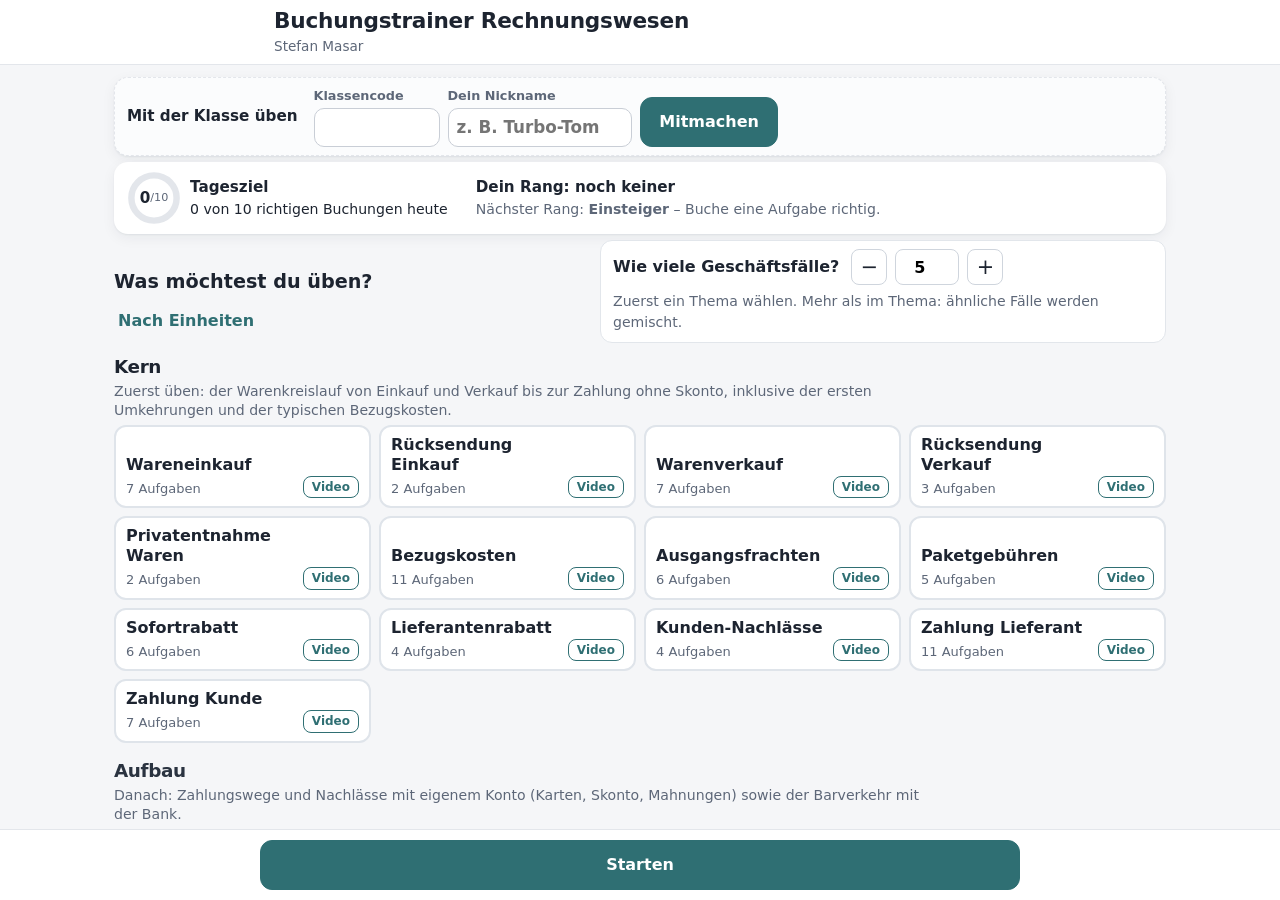
==== commit d3ec0389: "Buchungstrainer – aktueller Stand" ====
--- a/index.html
+++ b/index.html
@@ -93,10 +93,10 @@
 .rowhint.bad{color:var(--bad)} .rowhint.ok{color:var(--ok)}
 .msg{border-radius:12px;padding:12px 14px;font-weight:600;margin-top:14px}
 .msg.ok{background:var(--ok-soft);color:var(--ok)} .msg.bad{background:var(--bad-soft);color:var(--bad)} .msg.info{background:#fff6dc;color:#7a5a00}
-.loesung{margin-top:12px}
+.loesung{margin-top:12px}@media (max-width:480px){.loesung{font-size:14px}.loesung .lz{column-gap:6px;padding:8px}}
 .lz{display:flex;gap:8px;padding:8px 10px;border-radius:10px;align-items:baseline;font-variant-numeric:tabular-nums}
 .lz + .lz{margin-top:4px}
-.lz .kt{flex:1;min-width:0;overflow-wrap:anywhere}
+.lz .kt{flex:1;min-width:0;overflow-wrap:break-word}
 .lz.s{background:var(--soll-soft)} .lz.h{background:var(--haben-soft);margin-left:var(--indent)}
 .lz .bt{font-weight:700;white-space:nowrap}
 .erkl{margin-top:12px;background:#f7f8fa;border-radius:12px;padding:12px 14px}
@@ -123,13 +123,8 @@
 .meter{height:8px;background:var(--line);border-radius:99px;overflow:hidden;margin-top:4px}
 .meter i{display:block;height:100%;background:var(--ok)}
 /* Beleg-Rahmen */
-.beleg-frame{margin:14px 0 6px;position:relative;overflow:hidden;border-radius:6px;cursor:zoom-in}
+.beleg-frame{margin:14px 0 6px;position:relative;overflow:hidden;border-radius:6px}
 .beleg-frame .scaler{transform-origin:0 0;width:max-content}
-.zoomhint{font-size:.82rem;color:var(--muted);text-align:center;margin-bottom:4px}
-.zoom{position:fixed;inset:0;z-index:50;background:rgba(40,44,52,.92);display:none;overflow:auto;-webkit-overflow-scrolling:touch}
-.zoom.open{display:block}
-.zoom .zin{padding:60px 14px 30px;width:max-content;margin:0 auto}
-.zoom .zclose{position:fixed;top:10px;right:10px;z-index:51;min-height:44px;min-width:44px;border-radius:99px;border:0;background:#fff;font-weight:700;padding:0 16px}
 @media (min-width:900px){ .wrap{padding-top:22px} h1{font-size:1.7rem} }
 
 /* nur für ganzseitige Screenshots */
@@ -169,6 +164,8 @@
 .msg.ok .pop{color:var(--ok);flex:0 0 auto;animation:pop .45s cubic-bezier(.2,1.6,.4,1) both}
 @keyframes pop{0%{transform:scale(.2);opacity:0}70%{transform:scale(1.15);opacity:1}100%{transform:scale(1)}}
 .msg .mut{font-weight:500;color:var(--text);margin-top:4px}
+.msg p.hinweis{margin:8px 0 0;font-weight:600;line-height:1.4;color:inherit}
+.msg p.andere{margin:8px 0 0;font-weight:700;line-height:1.4;color:inherit}
 .meilenstein{display:flex;align-items:center;gap:8px;margin-top:8px;padding:10px 14px;border-radius:12px;background:#fff4e0;color:#8a4d00;font-weight:700;animation:pop .5s cubic-bezier(.2,1.6,.4,1) both}
 .beste{display:inline-flex;align-items:center;gap:6px;margin:4px 0 8px;padding:4px 12px;border-radius:99px;background:#fff4e0;color:#8a4d00;font-weight:600;font-size:.92rem}
 #konfetti{position:fixed;inset:0;pointer-events:none;overflow:hidden;z-index:60}
@@ -196,6 +193,7 @@
 .fbtext textarea{width:100%;box-sizing:border-box;border:1.5px solid var(--line);border-radius:12px;padding:10px 12px;font:inherit;font-size:1rem;resize:vertical;min-height:84px}
 .fbhint{display:flex;justify-content:flex-end;gap:8px;font-size:.82rem;color:var(--muted);margin-top:4px}
 .fbdsgvo{font-size:.8rem;color:var(--muted);margin:10px 0 0;line-height:1.4}
+.fbhp{position:absolute;left:-10000px;top:auto;width:1px;height:1px;overflow:hidden;opacity:0;pointer-events:none}
 .fbbtns{display:flex;gap:10px;margin-top:14px}
 .fbbtns .btn{flex:1}
 .fb-dlg button:focus-visible,.fb-dlg textarea:focus-visible{outline:3px solid var(--accent);outline-offset:2px}
@@ -278,14 +276,14 @@
 .rz-art{font-weight:700;color:var(--accent)}
 .rz-weiter{margin-top:8px}
 .bl.inv .invmeta{width:auto;margin-top:14px}
-.bl.inv .invmeta td{padding:1px 14px 1px 0;font-size:12px;white-space:nowrap}
+.bl.inv .invmeta td{padding:1px 14px 1px 0;font-size:13.5px;white-space:nowrap}
 .bl.inv .invmeta td:first-child{color:#666}
 .bl.inv h4{margin-top:22px}
 .bl.inv .invsum{width:300px}
 .bl.inv .invsum td{padding:5px 6px;font-weight:700;font-size:14px;border-top:1px solid #ccc}
 .bl.inv .invsum tr.eb td{border-bottom:1.5px solid #333}
 .bl.a4.inv{width:440px;padding-left:22px;padding-right:22px}
-.bl.inv .lead{margin:16px 0 8px;font-size:12.5px;color:#444}
+.bl.inv .lead{margin:16px 0 8px;font-size:13.5px;color:#444}
 .bl.inv .invsum{width:100%;margin-top:14px}
 .bl.inv .invsum td{font-size:16.5px;padding:7px 6px}
 .bl.inv .invsum td:first-child{white-space:nowrap;font-size:15.5px}
@@ -300,7 +298,7 @@
 body.vidoffen{overflow:hidden}
 
 /* v10: Inventurlisten Vorjahr (ANFANGSBESTAND, blau) und heuer (ENDBESTAND, orange) */
-.beleg-frame.zusatz + .zoomhint + .beleg-frame{margin-top:10px}
+.beleg-frame.zusatz + .beleg-frame{margin-top:10px}
 .bl.inv .invband{margin:16px -22px 0;padding:9px 22px;font:800 27px/1.15 "Helvetica Neue",Arial,sans-serif;letter-spacing:.09em;color:#fff;text-align:center;background:#555}
 .bl.inv-ab{border-top:7px solid #1f4e8c}.bl.inv-ab .invband{background:#1f4e8c}
 .bl.inv-eb{border-top:7px solid #b45309}.bl.inv-eb .invband{background:#b45309}
@@ -339,7 +337,7 @@
 .vidweiter .btn.klein{flex:1 1 0;min-height:44px;padding:0 14px;background:transparent;color:#fff;border:1.5px solid rgba(255,255,255,.45)}
 .vidmodal.fertig .vidweiter{display:none}
 
-.bl{font-family:"Helvetica Neue",Arial,"Segoe UI",sans-serif;color:#222;background:#fff;font-size:13px;line-height:1.4;box-shadow:0 1px 3px rgba(0,0,0,.12),0 6px 20px rgba(0,0,0,.08)}
+.bl{font-family:"Helvetica Neue",Arial,"Segoe UI",sans-serif;color:#222;background:#fff;font-size:13.5px;line-height:1.4;box-shadow:0 1px 3px rgba(0,0,0,.12),0 6px 20px rgba(0,0,0,.08)}
 .bl table{border-collapse:collapse;width:100%}
 .bl .num{text-align:right;font-variant-numeric:tabular-nums;white-space:nowrap}
 .bl .logo img{display:block}
@@ -347,44 +345,44 @@
 /* A4-Rechnung / Gutschrift */
 .bl.a4{width:560px;padding:28px 28px 22px;border-top:6px solid var(--bc,#444)}
 .bl.a4 .kopf{display:flex;justify-content:space-between;align-items:flex-start;gap:20px}
-.bl.a4 .absender{text-align:right;font-size:11.5px;color:#444;line-height:1.45}
-.bl.a4 .absender b{color:#111;font-size:12.5px}
+.bl.a4 .absender{text-align:right;font-size:13.5px;color:#444;line-height:1.45}
+.bl.a4 .absender b{color:#111;font-size:13.5px}
 .bl.a4 .fenster{margin-top:30px;display:flex;justify-content:space-between;align-items:flex-end;gap:20px}
-.bl.a4 .ruecksende{font-size:9px;color:#777;border-bottom:1px solid #bbb;padding-bottom:2px;margin-bottom:6px;max-width:290px}
-.bl.a4 .empf{font-size:13px;line-height:1.45;min-width:200px}
-.bl.a4 .meta td{padding:1px 0 1px 14px;font-size:12px;white-space:nowrap}
+.bl.a4 .ruecksende{font-size:13.5px;color:#777;border-bottom:1px solid #bbb;padding-bottom:2px;margin-bottom:6px;max-width:290px}
+.bl.a4 .empf{font-size:13.5px;line-height:1.45;min-width:200px}
+.bl.a4 .meta td{padding:1px 0 1px 14px;font-size:13.5px;white-space:nowrap}
 .bl.a4 .meta td:first-child{color:#666;padding-left:0}
 .bl.a4 h4{font-size:22px;margin:28px 0 4px;font-weight:700;color:var(--bc,#222);letter-spacing:.01em}
-.bl.a4 .lead{font-size:12px;color:#555;margin-bottom:12px}
-.bl.a4 .pos th{font-size:11px;text-transform:uppercase;letter-spacing:.04em;color:#555;text-align:left;border-bottom:1.5px solid #333;padding:6px 6px}
+.bl.a4 .lead{font-size:13.5px;color:#555;margin-bottom:12px}
+.bl.a4 .pos th{font-size:13.5px;text-transform:uppercase;letter-spacing:.04em;color:#555;text-align:left;border-bottom:1.5px solid #333;padding:6px 6px}
 .bl.a4 .pos td{padding:8px 6px;border-bottom:1px solid #e2e2e2;vertical-align:top}
 .bl.a4 .pos th.num{text-align:right}
 .bl.a4 .sum{width:280px;margin:12px 0 0 auto}
 .bl.a4 .sum td{padding:3px 6px}
 .bl.a4 .sum tr.tot td{border-top:1.5px solid #333;font-weight:700;font-size:14.5px;padding-top:7px}
-.bl.a4 .zb{margin-top:20px;font-size:12px;padding:9px 12px;background:#f4f4f4;border-left:3px solid var(--bc,#444)}
-.bl.a4 .fuss{margin-top:26px;border-top:1px solid #ddd;padding-top:8px;font-size:9.5px;color:#777;display:flex;justify-content:space-between;gap:14px}
+.bl.a4 .zb{margin-top:20px;font-size:13.5px;padding:9px 12px;background:#f4f4f4;border-left:3px solid var(--bc,#444)}
+.bl.a4 .fuss{margin-top:26px;border-top:1px solid #ddd;padding-top:8px;font-size:13.5px;color:#777;display:flex;justify-content:space-between;gap:14px}
 /* Kassabeleg (Bon) */
-.bl.bon{width:330px;padding:20px 22px 24px;font-family:"Courier New",ui-monospace,Menlo,monospace;font-size:12.5px;background:#fffefb;
+.bl.bon{width:330px;padding:20px 22px 24px;font-family:"Courier New",ui-monospace,Menlo,monospace;font-size:13.5px;background:#fffefb;
   -webkit-mask:radial-gradient(circle 6px at 50% 100%,transparent 98%,#000) 0 0/14px 100% repeat-x;mask:radial-gradient(circle 6px at 50% calc(100% + 1px),transparent 98%,#000) 0 0/14px 100% repeat-x}
 .bl.bon .c{text-align:center}
 .bl.bon .logo{display:flex;justify-content:center;margin-bottom:8px}
-.bl.bon .fn{font-weight:700;font-size:13px}
+.bl.bon .fn{font-weight:700;font-size:13.5px}
 .bl.bon hr{border:0;border-top:1px dashed #888;margin:10px 0}
 .bl.bon td{padding:2px 0;vertical-align:top}
 .bl.bon .tot td{font-weight:700;font-size:15px;padding-top:6px}
-.bl.bon .kl{font-size:11px;color:#555}
+.bl.bon .kl{font-size:13.5px;color:#555}
 .bl.bon .bez{padding-right:8px}
 /* Kontoauszug */
 .bl.ka{width:560px;padding:26px 30px 22px;border-top:6px solid var(--bc,#1b4f72)}
 .bl.ka .kopf{display:flex;justify-content:space-between;align-items:center}
 .bl.ka h4{margin:18px 0 2px;font-size:18px}
-.bl.ka .info{display:flex;justify-content:space-between;font-size:12px;color:#444;margin:6px 0 14px}
-.bl.ka th{font-size:11px;text-transform:uppercase;color:#555;text-align:left;border-bottom:1.5px solid #333;padding:6px}
+.bl.ka .info{display:flex;justify-content:space-between;font-size:13.5px;color:#444;margin:6px 0 14px}
+.bl.ka th{font-size:13.5px;text-transform:uppercase;color:#555;text-align:left;border-bottom:1.5px solid #333;padding:6px}
 .bl.ka td{padding:7px 6px;border-bottom:1px solid #e5e5e5}
 .bl.ka .neg{color:#b02a2a}
 .bl.ka .pos{color:#1e7b3a}
-.bl.ka tr.saldo td{color:#555;font-size:12px}
+.bl.ka tr.saldo td{color:#555;font-size:13.5px}
 .bl.ka tr.saldo.neu td{font-weight:700;color:#222;border-top:1.5px solid #333;border-bottom:none}
 .bl.ka td.num{white-space:nowrap}
 .bl.a4 .fuss span{flex:1}
@@ -392,22 +390,24 @@
 .bl.a4 .fuss span:last-child{text-align:right}
 
 .bl{position:relative}
+.bl h4 .uebungsbeleg-vermerk{display:inline-block;margin-left:12px;font:500 13.5px/1.2 "Helvetica Neue",Arial,sans-serif;font-weight:500;color:#555;letter-spacing:.03em;vertical-align:middle}
+.bl.bon .uebungsbeleg-vermerk{display:block;margin:4px 0 0;font:500 13.5px/1.2 "Helvetica Neue",Arial,sans-serif;font-weight:500;color:#555;letter-spacing:.03em}
 .bl .stempel{position:absolute;top:10px;right:12px;z-index:2;font:700 17px/1 "Courier New",ui-monospace,monospace;color:#2b4c9b;border:2.5px solid #2b4c9b;border-radius:6px;padding:5px 9px 4px;transform:rotate(-6deg);opacity:.85;background:rgba(255,255,255,.55);letter-spacing:.02em}
 .bl.a4 .stempel,.bl.ka .stempel{top:14px;right:16px}
 .bl.a4,.bl.ka{padding-top:54px}
 .bl.a4 .stempel,.bl.ka .stempel{top:12px;right:18px}
-.bl.bon .steuer{margin-top:6px;font-size:11px;color:#444}
+.bl.bon .steuer{margin-top:6px;font-size:13.5px;color:#444}
 .bl.bon .steuer td{padding:1px 0}
 .bl.bon .qr{display:flex;justify-content:center;margin-top:10px}
 .bl.bon .qr img{width:92px;height:92px;image-rendering:pixelated}
-.bl.ka .kinfo{font-size:11.5px;color:#444;margin:6px 0 14px}
+.bl.ka .kinfo{font-size:13.5px;color:#444;margin:6px 0 14px}
 .bl.ka .kinfo td{padding:1px 10px 1px 0;border:0;vertical-align:top}
 .bl.ka .kinfo td:nth-child(odd){color:#777;white-space:nowrap}
 .bl.ka .kinfo td:nth-child(2){white-space:normal}
-.bl.ka .kfuss{margin-top:16px;border-top:1px solid #ddd;padding-top:6px;font-size:9.5px;color:#777}
+.bl.ka .kfuss{margin-top:16px;border-top:1px solid #ddd;padding-top:6px;font-size:13.5px;color:#777}
 
 /* v4: Abrechnungen, NoVA, Kartenbeleg */
-.bl.a4 .bezug{font-size:12.5px;font-weight:600;margin:0 0 6px}
+.bl.a4 .bezug{font-size:13.5px;font-weight:600;margin:0 0 6px}
 .bl.a4 .pos td.neg{color:#b02a2a}
 .bl.a4 .pos td.pos{color:#1e7b3a}
 .bl.a4 .sum tr.nova td{color:#333}
@@ -426,13 +426,138 @@
 .lz .lzmsg.err{color:#b3261e;font-weight:600}
 .lz .lzinfo{margin:6px 0 0}
 .lz .linkbtn{margin-top:4px;padding-left:0}
-.lz{display:block}
+#lz{display:block}
 .lz .lzmsg.ok + .linkbtn{display:block;margin-top:6px}
 .lz .lzlinks{display:flex;gap:14px;flex-wrap:wrap}
 .lzhinweis{position:fixed;left:50%;bottom:90px;transform:translate(-50%,20px);max-width:min(92vw,520px);background:#1d232b;color:#fff;padding:12px 16px;border-radius:12px;box-shadow:0 6px 24px rgba(0,0,0,.25);opacity:0;pointer-events:none;transition:opacity .2s,transform .2s;z-index:9999;font-weight:600}
 .lzhinweis.zeigen{opacity:1;transform:translate(-50%,0)}
 .lz .lzmsg.info{color:#5b6472;font-weight:600}
 
+
+/* ===== KLASSE-LIVE v2: Klassencode + Nickname (nur mit CONFIG.klassenLive.aktiv); Fall kommt von der Lehrkraft ===== */
+.kl{border:1px dashed var(--line);background:#fbfcfd}
+.kl.an{border:1px solid #cfe3d6;background:#f3faf5}
+.kl .klkopf{display:flex;align-items:center;gap:8px;flex-wrap:wrap;font-weight:700}
+.kl .klzeile{display:flex;gap:8px;flex-wrap:wrap;align-items:flex-end;margin-top:8px}
+.kl label{display:flex;flex-direction:column;font-size:.8rem;font-weight:600;color:var(--muted);gap:3px}
+.kl input{font:inherit;font-size:1.05rem;padding:8px 10px;border:1px solid #c9ced6;border-radius:10px;background:#fff;color:var(--text)}
+.kl input#klcode{width:7.5em;text-transform:uppercase;letter-spacing:.12em;font-weight:700}
+.kl input#klname{width:11em}
+.kl .klmsg{margin-top:6px;font-size:.85rem;min-height:1.2em}
+.kl .klmsg.bad{color:var(--bad)}
+.kl .klhinweis{font-size:.82rem;color:var(--muted);margin-top:6px}
+.klemo{display:inline-flex;align-items:center;justify-content:center;width:1.8em;height:1.8em;border-radius:50%;background:#fff;border:1px solid var(--line);font-size:1.05em;line-height:1}
+.kllink{display:block;margin:2px 0 10px;font-size:.9rem}
+.pill.zielpill{display:inline-flex;align-items:center;gap:6px;background:#fff4e0;color:#8a4d00}
+.pill.zielpill .zb{display:inline-block;width:34px;height:5px;border-radius:99px;background:#f3d9a8;overflow:hidden}
+.pill.zielpill .zb i{display:block;height:100%;background:#d98a00}
+.pill.zielpill.voll{background:var(--ok-soft);color:var(--ok)} .pill.zielpill.voll .zb i{background:var(--ok)}
+.klzahl{margin:0 0 8px;padding:8px 12px;border-radius:10px;background:#eef5ff;color:#1f4e79;font-weight:600;font-size:.92rem}
+.klende{border:1px solid #cfd8e3;background:#f6f8fb}
+.klende h3{margin:0 0 6px;font-size:1.05rem}
+.klstat{display:grid;grid-template-columns:auto 1fr auto;gap:4px 8px;align-items:center;font-size:.85rem;margin:6px 0}
+.klstat .b{height:8px;border-radius:99px;background:var(--line);overflow:hidden}.klstat .b i{display:block;height:100%}
+.klstat .b1 i{background:#1f8a4c}.klstat .b2 i{background:#d9a300}.klstat .b3 i{background:#b9c0ca}
+@media (max-width:420px){.pill.zielpill .zt{display:none}.pill.zielpill{padding:4px 7px;gap:4px}.pill.zielpill .zb{width:18px}.bar:has(.zielpill){gap:6px}}
+
+/* Fiktive Firmen: Firmenschrift für Kopfzeilen, Hinweis-Fußzeile, Mindestschrift 10 pt (13,5 px) auf Belegen */
+.bl h4,.bl .absender b,.bl.bon .fn,.bl .wm{font-family:var(--bk,inherit)}
+.bl .fiktiv-hinweis{margin-top:10px;padding-top:6px;border-top:1px dashed #ccc;font:italic 13.5px/1.3 Arial,Helvetica,sans-serif;color:#555;text-align:center}
+.bl .logo img{display:block}
+.bl.a4 .fuss{flex-wrap:wrap;gap:6px 14px}
+.bl.a4 .fuss>span{flex:1 1 auto}
+.bl.a4 .fuss>span:last-child{text-align:right}
+.bl.ka .kfuss{overflow-wrap:anywhere}
+
+/* Quick-Start-Themen v2: gestufte Kacheln, Kern zuerst */
+
+html:has(body.qs-start-sicht),body.qs-start-sicht{height:100%;}
+body.qs-start-sicht{display:flex;flex-direction:column;overflow:hidden;margin:0}
+body.qs-start-sicht header.top{flex:0 0 auto}
+body.qs-start-sicht header.top .wrap{padding:8px 14px}
+body.qs-start-sicht h1{font-size:1.35rem;line-height:1.2}
+body.qs-start-sicht header.top .sub{font-size:0.85rem}
+body.qs-start-sicht #app.qs-start{flex:1 1 auto;min-height:0;overflow-x:hidden;overflow-y:auto;overflow-clip-margin:0;isolation:isolate;contain:paint;max-width:1080px;width:100%;padding:6px 14px 20px}
+body.qs-start-sicht > .sticky{position:relative;z-index:20;flex:0 0 auto;background:#fff;backdrop-filter:none;-webkit-backdrop-filter:none;padding:10px 14px calc(10px + env(safe-area-inset-bottom, 0px))}
+#app.qs-start{max-width:1080px}
+#app.qs-start .card{padding:8px 12px;margin:6px 0}
+#app.qs-start .kl .klkopf{font-size:0.95rem}
+#app.qs-start .kl .klzeile{margin-top:4px}
+#app.qs-start .kl input{padding:6px 8px}
+#app.qs-start .motiv{padding:8px 12px;display:flex;flex-wrap:wrap;align-items:center;gap:6px 28px}
+#app.qs-start .rang{margin-top:0;padding-top:0;border-top:0}
+#app.qs-start .pfad{display:none}
+#app.qs-start .mtop{gap:8px}
+#app.qs-start h2{margin:0 0 2px;font-size:1.2rem}
+#app.qs-start .qs-wechsel{margin:0}
+#app.qs-start .qs-stufe{margin:0 0 14px}
+#app.qs-start .qs-stufe-titel{font-size:1.15rem;margin:0 0 2px}
+#app.qs-start .qs-stufe-leit{margin:0 0 6px;font-size:0.88rem;line-height:1.3}
+#app.qs-start .sticky .inner{max-width:1080px}
+@media (min-width:900px){
+  #app.qs-start .kl{display:flex;align-items:center;gap:10px 16px;flex-wrap:wrap}
+  #app.qs-start .kl .klzeile{margin-top:0;flex:1 1 auto}
+}
+
+.qs-kopf{display:flex;flex-wrap:wrap;align-items:flex-end;justify-content:space-between;gap:8px 16px;margin:0 0 10px}
+.qs-kopf-titel{min-width:12rem;flex:1 1 16rem}
+.qs-wechsel{margin:-2px 0 0}
+.qs-stufe{margin:0 0 22px}
+.qs-stufe-titel{margin:0 0 4px;font-size:1.35rem;font-weight:800;letter-spacing:-0.02em}
+.qs-stufe[data-stufe="aufbau"] .qs-stufe-titel,
+.qs-stufe[data-stufe="vertiefung"] .qs-stufe-titel{font-size:1.15rem;color:#2a3340}
+.qs-stufe-leit{margin:0 0 10px;font-size:0.95rem;color:#5d6778;line-height:1.35;max-width:52rem}
+.qs-grid{display:grid;grid-template-columns:repeat(4,minmax(0,1fr));gap:8px}
+.qs-kachel{display:grid;grid-template-columns:minmax(0,1fr) auto;align-items:end;gap:4px 8px;border:2px solid #dfe4ea;background:#fff;border-radius:12px;padding:8px 10px;color:inherit;min-width:0}
+.qs-kachel-wahl{appearance:none;border:0;background:transparent;padding:0;margin:0;text-align:left;cursor:pointer;font:inherit;color:inherit;min-width:0;grid-column:1}
+@media (hover: hover){
+  .qs-kachel:hover{border-color:var(--accent,#2f6f73)}
+  .qs-video:hover{background:#e8f6ee}
+}
+.qs-kachel-wahl:focus,.qs-video:focus{outline:none}
+.qs-kachel-wahl:focus-visible{outline:3px solid var(--accent,#2f6f73);outline-offset:2px}
+.qs-video:focus-visible{outline:3px solid var(--accent,#2f6f73);outline-offset:2px}
+.qs-kachel.an{border-color:#2f6f73;background:#e8f6ee;box-shadow:0 0 0 1px #2f6f73}
+.qs-kachel h3{margin:0;font-size:16px;line-height:1.25;font-weight:800}
+.qs-kachel p{margin:4px 0 0;font-size:13px;color:#5d6778}
+.qs-video{appearance:none;border:1px solid var(--accent,#2f6f73);background:#fff;color:var(--accent,#2f6f73);border-radius:8px;padding:3px 8px;font:inherit;font-size:12px;font-weight:700;cursor:pointer;line-height:1.2;align-self:end}
+
+.viddauer{color:#cfd6dc;font-weight:500;font-size:0.9rem;margin-right:auto}
+.qs-zahl{margin:0;padding:8px 12px;border:1px solid #e2e6eb;border-radius:12px;background:#fff;display:flex;flex-wrap:wrap;align-items:center;gap:6px 12px;flex:1 1 22rem}
+.qs-zahl-label{margin:0;font-weight:700}
+.qs-zahl-steuer{display:flex;align-items:center;gap:8px}
+.qs-zahl-step{appearance:none;border:1px solid #cfd5dd;background:#fff;border-radius:8px;width:36px;height:36px;font-size:1.3rem;cursor:pointer}
+.qs-zahl-wert{width:4rem;height:36px;text-align:center;font:inherit;font-weight:700;border:1px solid #cfd5dd;border-radius:8px}
+.qs-zahl-max,.qs-hinweis{margin:0;font-size:0.88rem;color:#5d6778;flex:1 1 14rem}
+.qs-hinweis:not([hidden]){color:#8a3b12;flex-basis:100%}
+
+@media (max-width:600px){
+  body.qs-start-sicht header.top .wrap{padding:4px 12px}
+  body.qs-start-sicht h1{font-size:1.15rem}
+  body.qs-start-sicht header.top .sub{font-size:0.8rem}
+  body.qs-start-sicht #app.qs-start{padding:2px 12px 16px}
+  body.qs-start-sicht > .sticky{padding:8px 12px calc(8px + env(safe-area-inset-bottom, 0px))}
+  #app.qs-start .card{padding:5px 8px;margin:3px 0}
+  #app.qs-start .kl .klkopf{font-size:0.9rem}
+  #app.qs-start .kl .klzeile{margin-top:3px;gap:6px}
+  #app.qs-start .kl input{padding:4px 8px}
+  #app.qs-start .motiv{padding:5px 8px;gap:2px 10px}
+  #app.qs-start .rang .small{display:none}
+  #app.qs-start .qs-kopf{margin:0 0 2px;gap:2px}
+  #app.qs-start .qs-kopf-titel{display:flex;flex-wrap:wrap;align-items:baseline;justify-content:space-between;gap:2px 10px;min-width:0}
+  #app.qs-start h2{font-size:1.1rem}
+  #app.qs-start .qs-wechsel{margin:0}
+  #app.qs-start .qs-zahl{padding:4px 8px;gap:2px 8px}
+  #app.qs-start .qs-zahl-max{flex-basis:100%;font-size:0.78rem;line-height:1.2}
+  #app.qs-start .qs-stufe{margin:0 0 10px}
+  #app.qs-start .qs-stufe-titel{margin:0 0 1px}
+  #app.qs-start .qs-stufe-leit{margin:0 0 4px;font-size:0.82rem;line-height:1.25}
+  #app.qs-start .qs-kachel{padding:6px 8px}
+  #app.qs-start .qs-grid{gap:6px}
+}
+@media (max-width:900px){.qs-grid{grid-template-columns:repeat(2,minmax(0,1fr))}}
+@media (max-width:480px){.qs-grid{grid-template-columns:1fr}.qs-stufe-titel{font-size:1.2rem}}
+.qs-stufe-titel{font-size:1.2rem}}
 </style>
 </head>
 <body>
@@ -441,7 +566,7 @@
 <div class="sheet-bg" id="sheetbg"></div>
 <div class="sheet" id="sheet" role="dialog" aria-modal="true"></div>
 <div class="vidmodal" id="vidmodal"></div>
-<div class="zoom" id="zoom"><button class="zclose">Schließen ✕</button><div class="zin"></div></div>
+<script src="bema-gen.js?v=2026112809"></script>
 <script>
 /* =====================================================================
    CONFIG – hier anpassen (z. B. beim Kopieren für eine Parallelklasse)
@@ -456,36 +581,47 @@
   falschBetraege: 2,                         // Anzahl zusätzlicher plausibler Falschbeträge (1–2)
   kontenplanPdf: "docs/Kontenplan_Buchungstrainer.pdf", // eigener Kontenplan, Link im Footer
   lizenz: {"aktiv":  true, "pflicht":  false, "server":  "https://profmasar.at/lizenz", "schluessel":  "hPIe9Y7wg5qx37fb3G+RdsA+BcdGa4Sx/+KOrFzhvjU="}, // LIZENZ-CONFIG: aktiv:false = App wie bisher, kein Netzwerk. pflicht:true = Buchen nur mit Schlüssel. schluessel = öffentlicher Ed25519-Schlüssel vom Lizenzserver
-  // v10: selbst gehostete Erklärvideos (Datei im Repo, kein externer Dienst). Kleines Vorschaubild in der Einheitenkarte (vorEinheit), ohne Beschreibungszeile.
+  klassenLive: { aktiv: true, server: "https://profmasar.at/live" }, // KLASSE-LIVE: optionaler Klassencode für die Live-Klasse. Ohne eingegebenen Code: kein einziger Request. server = Ordner mit sitzung.php/fall.php/versuch.php (Platzhalter, noch nicht eingerichtet)
+  // v10: selbst gehostete Erklärvideos (Datei im Repo, kein externer Dienst). Kleines Vorschaubild in der Einheitenkarte (vorEinheit), ohne Beschreibungszeile. Neue Aufnahmen mit fiktiven Firmen.
   erklaervideos: [
-    { datei: "videos/erklaervideo_einkauf_handelswaren.mp4", vorschaubild: "videos/erklaervideo_einkauf_handelswaren.jpg", titel: "Erklärvideo: Einkauf von Handelswaren", einheiten: [1], vorEinheit: 1 },
-    { datei: "videos/erklaervideo_verkauf_handelswaren.mp4", vorschaubild: "videos/erklaervideo_verkauf_handelswaren.jpg", titel: "Erklärvideo: Verkauf von Handelswaren", einheiten: [2], vorEinheit: 2 },
-    { datei: "videos/erklaervideo_bezugskosten.mp4", vorschaubild: "videos/erklaervideo_bezugskosten.jpg", titel: "Erklärvideo: Bezugskosten", einheiten: [3], vorEinheit: 3 },
-    { datei: "videos/erklaervideo_versandkosten.mp4", vorschaubild: "videos/erklaervideo_versandkosten.jpg", titel: "Erklärvideo: Versandkosten", einheiten: [4], vorEinheit: 4 },
-    { datei: "videos/erklaervideo_rabatte.mp4", vorschaubild: "videos/erklaervideo_rabatte.jpg", titel: "Erklärvideo: Rabatte", einheiten: [5], vorEinheit: 5 },
-    { datei: "videos/erklaervideo_bankueberweisung.mp4", vorschaubild: "videos/erklaervideo_bankueberweisung.jpg", titel: "Zahlung per Banküberweisung", einheiten: [6], vorEinheit: 6 },
-    { datei: "videos/erklaervideo_kartenzahlung_kunde.mp4", vorschaubild: "videos/erklaervideo_kartenzahlung_kunde.jpg", titel: "Kartenzahlung 1: Kunde zahlt mit Karte", einheiten: [7], vorEinheit: 7 },
-    { datei: "videos/erklaervideo_kartenzahlung_firmenkarte.mp4", vorschaubild: "videos/erklaervideo_kartenzahlung_firmenkarte.jpg", titel: "Kartenzahlung 2: Firmenkarte", einheiten: [7], vorEinheit: 7 },
-    { datei: "videos/erklaervideo_skonto.mp4", vorschaubild: "videos/erklaervideo_skonto.jpg", titel: "Erklärvideo: Skonto", einheiten: [8, 9], vorEinheit: 8 },
-    { datei: "videos/erklaervideo_skonto.mp4", vorschaubild: "videos/erklaervideo_skonto.jpg", titel: "Erklärvideo: Skonto", einheiten: [8, 9], vorEinheit: 9 },
-    { datei: "videos/erklaervideo_verzugszinsen_mahnspesen.mp4", vorschaubild: "videos/erklaervideo_verzugszinsen_mahnspesen.jpg", titel: "Verzugszinsen und Mahnspesen", einheiten: [10], vorEinheit: 10 },
-    { datei: "videos/erklaervideo_barverkehr_banken.mp4", vorschaubild: "videos/erklaervideo_barverkehr_banken.jpg", titel: "Erklärvideo: Barverkehr mit Banken", einheiten: [11], vorEinheit: 11 },
-    { datei: "videos/erklaervideo_bankabschluss_habenzinsen_kest.mp4", vorschaubild: "videos/erklaervideo_bankabschluss_habenzinsen_kest.jpg", titel: "Bankabschluss 1: Habenzinsen und KESt", einheiten: [12], vorEinheit: 12 },
-    { datei: "videos/erklaervideo_bankabschluss_sollzinsen_spesen.mp4", vorschaubild: "videos/erklaervideo_bankabschluss_sollzinsen_spesen.jpg", titel: "Bankabschluss 2: Sollzinsen und Spesen", einheiten: [12], vorEinheit: 12 },
-    { datei: "videos/erklaervideo_steuern.mp4", vorschaubild: "videos/erklaervideo_steuern.jpg", titel: "Erklärvideo: Steuern", einheiten: [13], vorEinheit: 13 },
-    { datei: "videos/erklaervideo_kfz_betriebskosten.mp4", vorschaubild: "videos/erklaervideo_kfz_betriebskosten.jpg", titel: "Kfz-Betriebskosten", einheiten: [14], vorEinheit: 14 },
-    { datei: "videos/erklaervideo_kfz_kauf.mp4", vorschaubild: "videos/erklaervideo_kfz_kauf.jpg", titel: "Kfz-Kauf", einheiten: [15], vorEinheit: 15 },
-    { datei: "videos/erklaervideo_sonstiges_material_kauf.mp4", vorschaubild: "videos/erklaervideo_sonstiges_material_kauf.jpg", titel: "Kauf von sonstigem Material", einheiten: [16], vorEinheit: 16 },
-    { datei: "videos/erklaervideo_sonstiges_material_inventur.mp4", vorschaubild: "videos/erklaervideo_sonstiges_material_inventur.jpg", titel: "Inventur und Bestandsveränderung", einheiten: [17], vorEinheit: 17 }
-  ]
+    { datei: "videos/erklaervideo_wareneinkauf_fiktiv_v2.mp4", vorschaubild: "videos/erklaervideo_wareneinkauf_fiktiv_v2.jpg", titel: "Wareneinkauf", dauer: "3:09", vorEinheit: 1, einheiten: [1] },
+    { datei: "videos/erklaervideo_einkauf_ruecksendung_zahlung_fiktiv_v2.mp4", vorschaubild: "videos/erklaervideo_einkauf_ruecksendung_zahlung_fiktiv_v2.jpg", titel: "Einkauf: Rücksendung und Zahlung", dauer: "1:30", vorEinheit: 1, einheiten: [1] },
+    { datei: "videos/erklaervideo_warenverkauf_fiktiv_v2.mp4", vorschaubild: "videos/erklaervideo_warenverkauf_fiktiv_v2.jpg", titel: "Warenverkauf", dauer: "2:49", vorEinheit: 2, einheiten: [2] },
+    { datei: "videos/erklaervideo_verkauf_ruecksendung_privatentnahme_fiktiv_v2.mp4", vorschaubild: "videos/erklaervideo_verkauf_ruecksendung_privatentnahme_fiktiv_v2.jpg", titel: "Verkauf: Rücksendung und Privatentnahme", dauer: "1:49", vorEinheit: 2, einheiten: [2] },
+    { datei: "videos/erklaervideo_bezugskosten_fiktiv_v2.mp4", vorschaubild: "videos/erklaervideo_bezugskosten_fiktiv_v2.jpg", titel: "Bezugskosten", dauer: "3:55", vorEinheit: 3, einheiten: [3] },
+    { datei: "videos/erklaervideo_ausgangsfrachten_fiktiv_v2.mp4", vorschaubild: "videos/erklaervideo_ausgangsfrachten_fiktiv_v2.jpg", titel: "Versandkosten: Ausgangsfrachten", dauer: "2:17", vorEinheit: 4, einheiten: [4] },
+    { datei: "videos/erklaervideo_paketgebuehren_fiktiv_v2.mp4", vorschaubild: "videos/erklaervideo_paketgebuehren_fiktiv_v2.jpg", titel: "Versandkosten: Paketgebühren", dauer: "1:45", vorEinheit: 4, einheiten: [4] },
+    { datei: "videos/erklaervideo_sofortrabatt_fiktiv_v2.mp4", vorschaubild: "videos/erklaervideo_sofortrabatt_fiktiv_v2.jpg", titel: "Rabatte: Sofortrabatt", dauer: "1:58", vorEinheit: 5, einheiten: [5] },
+    { datei: "videos/erklaervideo_lieferantenrabatt_fiktiv_v2.mp4", vorschaubild: "videos/erklaervideo_lieferantenrabatt_fiktiv_v2.jpg", titel: "Rabatte: Lieferantenrabatt", dauer: "1:15", vorEinheit: 5, einheiten: [5] },
+    { datei: "videos/erklaervideo_kunden_nachlaesse_fiktiv_v2.mp4", vorschaubild: "videos/erklaervideo_kunden_nachlaesse_fiktiv_v2.jpg", titel: "Rabatte: Nachlass an Kunden", dauer: "1:42", vorEinheit: 5, einheiten: [5] },
+    { datei: "videos/erklaervideo_bankueberweisung_fiktiv_v2.mp4", vorschaubild: "videos/erklaervideo_bankueberweisung_fiktiv_v2.jpg", titel: "Zahlung per Banküberweisung", dauer: "1:52", vorEinheit: 6, einheiten: [6] },
+    { datei: "videos/erklaervideo_kartenzahlung_kunde_fiktiv_v2.mp4", vorschaubild: "videos/erklaervideo_kartenzahlung_kunde_fiktiv_v2.jpg", titel: "Kartenzahlung: Kunde zahlt mit Karte", dauer: "2:57", vorEinheit: 7, einheiten: [7] },
+    { datei: "videos/erklaervideo_kartenzahlung_firmenkarte_fiktiv_v2.mp4", vorschaubild: "videos/erklaervideo_kartenzahlung_firmenkarte_fiktiv_v2.jpg", titel: "Kartenzahlung: Firmenkarte", dauer: "2:00", vorEinheit: 7, einheiten: [7] },
+    { datei: "videos/erklaervideo_lieferantenskonto_fiktiv_v2.mp4", vorschaubild: "videos/erklaervideo_lieferantenskonto_fiktiv_v2.jpg", titel: "Lieferantenskonto", dauer: "3:11", vorEinheit: 8, einheiten: [8] },
+    { datei: "videos/erklaervideo_kundenskonto_fiktiv_v2.mp4", vorschaubild: "videos/erklaervideo_kundenskonto_fiktiv_v2.jpg", titel: "Kundenskonto", dauer: "1:23", vorEinheit: 9, einheiten: [9] },
+    { datei: "videos/erklaervideo_verzugszinsen_mahnspesen_fiktiv_v2.mp4", vorschaubild: "videos/erklaervideo_verzugszinsen_mahnspesen_fiktiv_v2.jpg", titel: "Verzugszinsen und Mahnspesen", dauer: "3:48", vorEinheit: 10, einheiten: [10] },
+    { datei: "videos/erklaervideo_bareinzahlung_fiktiv_v2.mp4", vorschaubild: "videos/erklaervideo_bareinzahlung_fiktiv_v2.jpg", titel: "Barverkehr: Bareinzahlung", dauer: "3:04", vorEinheit: 11, einheiten: [11] },
+    { datei: "videos/erklaervideo_barbehebung_fiktiv_v2.mp4", vorschaubild: "videos/erklaervideo_barbehebung_fiktiv_v2.jpg", titel: "Barverkehr: Barbehebung", dauer: "1:38", vorEinheit: 11, einheiten: [11] },
+    { datei: "videos/erklaervideo_bankabschluss_habenzinsen_kest_fiktiv_v2.mp4", vorschaubild: "videos/erklaervideo_bankabschluss_habenzinsen_kest_fiktiv_v2.jpg", titel: "Bankabschluss: Habenzinsen und KESt", dauer: "2:17", vorEinheit: 12, einheiten: [12] },
+    { datei: "videos/erklaervideo_bankabschluss_sollzinsen_spesen_fiktiv_v2.mp4", vorschaubild: "videos/erklaervideo_bankabschluss_sollzinsen_spesen_fiktiv_v2.jpg", titel: "Bankabschluss: Sollzinsen und Spesen", dauer: "2:29", vorEinheit: 12, einheiten: [12] },
+    { datei: "videos/erklaervideo_betriebssteuern_fiktiv_v2.mp4", vorschaubild: "videos/erklaervideo_betriebssteuern_fiktiv_v2.jpg", titel: "Steuern: Betriebssteuern", dauer: "1:45", vorEinheit: 13, einheiten: [13] },
+    { datei: "videos/erklaervideo_privatsteuern_zahllast_fiktiv_v2.mp4", vorschaubild: "videos/erklaervideo_privatsteuern_zahllast_fiktiv_v2.jpg", titel: "Steuern: Privatsteuern und USt-Zahllast", dauer: "1:34", vorEinheit: 13, einheiten: [13] },
+    { datei: "videos/erklaervideo_grundstueckkauf_fiktiv_v2.mp4", vorschaubild: "videos/erklaervideo_grundstueckkauf_fiktiv_v2.jpg", titel: "Steuern: Grundstückkauf", dauer: "1:32", vorEinheit: 13, einheiten: [13] },
+    { datei: "videos/erklaervideo_kfz_betriebskosten_pkw_fiktiv_v2.mp4", vorschaubild: "videos/erklaervideo_kfz_betriebskosten_pkw_fiktiv_v2.jpg", titel: "Kfz-Betriebskosten: Pkw", dauer: "2:00", vorEinheit: 14, einheiten: [14] },
+    { datei: "videos/erklaervideo_kfz_betriebskosten_lkw_fiktiv_v2.mp4", vorschaubild: "videos/erklaervideo_kfz_betriebskosten_lkw_fiktiv_v2.jpg", titel: "Kfz-Betriebskosten: Lkw", dauer: "1:21", vorEinheit: 14, einheiten: [14] },
+    { datei: "videos/erklaervideo_kfz_kauf_fiktiv_v2.mp4", vorschaubild: "videos/erklaervideo_kfz_kauf_fiktiv_v2.jpg", titel: "Kfz-Kauf", dauer: "2:20", vorEinheit: 15, einheiten: [15] },
+    { datei: "videos/erklaervideo_lkw_kauf_fiktiv_v2.mp4", vorschaubild: "videos/erklaervideo_lkw_kauf_fiktiv_v2.jpg", titel: "Lkw-Kauf", dauer: "0:57", vorEinheit: 15, einheiten: [15] },
+    { datei: "videos/erklaervideo_sonstiges_material_kauf_fiktiv_v2.mp4", vorschaubild: "videos/erklaervideo_sonstiges_material_kauf_fiktiv_v2.jpg", titel: "Kauf sonstiges Material", dauer: "2:34", vorEinheit: 16, einheiten: [16] },
+    { datei: "videos/erklaervideo_sonstiges_material_inventur_fiktiv_v2.mp4", vorschaubild: "videos/erklaervideo_sonstiges_material_inventur_fiktiv_v2.jpg", titel: "Inventur und Bestandsveränderung", dauer: "2:23", vorEinheit: 17, einheiten: [17] }
+  ],
 };
 /* ===================================================================== */
 
 
-const DATA = {"kontenplan":"Kontenplan Buchungstrainer","version":"2026-11-12-v10","konten":[{"nummer":"0200","name":"Unbebaute Grundstücke"},{"nummer":"0630","name":"Pkw und Kombis"},{"nummer":"0640","name":"Lkw"},{"nummer":"1340","name":"Vorrat Verpackungsmaterial"},{"nummer":"1360","name":"Vorrat Heizöl"},{"nummer":"1364","name":"Vorrat feste Brennstoffe"},{"nummer":"1370","name":"Vorrat Reinigungsmaterial"},{"nummer":"1390","name":"Vorrat Büromaterial"},{"nummer":"2500","name":"Vorsteuer"},{"nummer":"2700","name":"Kassa"},{"nummer":"2800","name":"Bank (Guthaben bei Kreditinstituten)"},{"nummer":"2870","name":"Barverkehr mit Banken"},{"nummer":"2880","name":"Forderungen Kreditkartenunternehmen"},{"nummer":"2885","name":"Forderungen Debitkarten"},{"nummer":"3180","name":"Verbindlichkeiten Kreditkartenunternehmen"},{"nummer":"3190","name":"Verbindlichkeiten Debitkarten"},{"nummer":"3500","name":"Umsatzsteuer"},{"nummer":"3520","name":"USt-Zahllast"},{"nummer":"4000","name":"Handelswarenerlöse 20 %"},{"nummer":"4400","name":"Erlösberichtigungen 20 %"},{"nummer":"4410","name":"Kundenskonti 20 %"},{"nummer":"4890","name":"Mahnspesenvergütungen"},{"nummer":"4900","name":"Eigenverbrauch 20 %"},{"nummer":"5000","name":"Handelswareneinsatz 20 %"},{"nummer":"5340","name":"Verpackungsmaterialverbrauch"},{"nummer":"5450","name":"Reinigungsmaterialverbrauch"},{"nummer":"5880","name":"Lieferantenskonti auf Wareneinkauf (Materialaufwand) 20 %"},{"nummer":"7010","name":"Abschreibungen von Sachanlagen (Absetzung für Abnutzung, AfA)"},{"nummer":"7100","name":"Grundsteuer"},{"nummer":"7180","name":"Gebühren"},{"nummer":"7240","name":"Heizölverbrauch"},{"nummer":"7280","name":"Heizmaterialverbrauch (feste Brennstoffe)"},{"nummer":"7300","name":"Ausgangsfrachten 20 % (Transporte durch Dritte)"},{"nummer":"7310","name":"Paketgebühren 20 %"},{"nummer":"7311","name":"Paketgebühren 0 %"},{"nummer":"7320","name":"Pkw- und Kombi-Betriebsaufwand"},{"nummer":"7330","name":"Lkw-Betriebsaufwand"},{"nummer":"7600","name":"Büromaterial (Büroaufwand, Bürobedarf)"},{"nummer":"7780","name":"Kammerumlage"},{"nummer":"7790","name":"Spesen des Geldverkehrs"},{"nummer":"7792","name":"Provisionen, Gebühren Kredit- und Debitkarten"},{"nummer":"8050","name":"Zinsenerträge aus Bankguthaben"},{"nummer":"8055","name":"Verzugszinsenerträge"},{"nummer":"8310","name":"Zinsenaufwand für Bankkredite"},{"nummer":"8320","name":"Verzugszinsenaufwand"},{"nummer":"8321","name":"Mahnspesen"},{"nummer":"9600","name":"Privat"},{"nummer":"20010","name":"AFE Fitness Express e.U."},{"nummer":"20020","name":"mut4u e.U."},{"nummer":"20030","name":"TEAM 7 Natürlich Wohnen GmbH"},{"nummer":"33010","name":"Sony Europe B.V., Zweigniederlassung Austria"},{"nummer":"33020","name":"Sonova Consumer Hearing Austria GmbH"},{"nummer":"33030","name":"Gebrüder Weiss Gesellschaft m.b.H."},{"nummer":"33040","name":"LKW WALTER Internationale Transportorganisation AG"},{"nummer":"33050","name":"METRO Cash & Carry Österreich GmbH"}],"einheiten":[{"nr":1,"titel":"Einkauf, Rücksendung","kernsaetze":["Beim Wareneinkauf buchst du im Soll Handelswareneinsatz und Vorsteuer.","Kaufst du auf Ziel, steht im Haben das Konto des Lieferanten – jeder Lieferant hat sein eigenes Konto.","Zahlst du sofort bar, steht im Haben die Kassa statt dem Lieferanten.","Schickst du Ware zurück, dreht sich der Buchungssatz einfach um.","Zahlst du den Lieferanten per Bank: Soll Lieferant, Haben Bank."]},{"nr":2,"titel":"Verkauf, Rücksendung","kernsaetze":["Verkauf auf Ziel: Soll Kundenkonto, Haben Handelswarenerlöse und Umsatzsteuer.","Die Umsatzsteuer schulden wir dem Finanzamt – deshalb steht sie im Haben.","Bei Barverkauf steht im Soll die Kassa statt dem Kunden, das Haben bleibt gleich.","Schickt der Kunde Ware zurück, dreht sich der Verkaufssatz um.","Zahlt der Kunde per Bank: Soll Bank, Haben Kunde.","Nimmt sich der Inhaber Ware privat: Soll Privat, Haben Eigenverbrauch und Umsatzsteuer."]},{"nr":3,"titel":"Bezugskosten","kernsaetze":["Bezugskosten entstehen beim Einkauf, wenn die Ware vom Lieferanten in unser Lager gebracht wird.","Dazu zählen z. B. Fracht, Zoll oder eine Transportversicherung.","Wir zahlen sie, wenn das mit dem Lieferanten so vereinbart ist.","Gebucht wird wie ein Warenkauf: Soll Handelswareneinsatz und Vorsteuer, Haben Lieferant (Spediteur)."]},{"nr":4,"titel":"Versandkosten","kernsaetze":["Versandkosten entstehen beim Verkauf, wenn ein Spediteur oder die Post die Ware zum Kunden bringt.","Nicht verwechseln: Bezugskosten beim Einkauf, Versandkosten beim Verkauf.","Spedition: Soll Ausgangsfrachten und Vorsteuer, Haben Spediteur oder Kassa.","Post-Paket über 10 kg: Paketgebühren 20 % mit Vorsteuer.","Post-Paket unter 10 kg: Paketgebühren 0 % ohne Vorsteuer."]},{"nr":5,"titel":"Rabatte","kernsaetze":["Ein Rabatt ist ein Nachlass auf den Listenpreis.","Sofortrabatt steht schon auf der Rechnung – gebucht wird nur das Netto nach Rabatt.","Nachträglicher Rabatt vom Lieferanten: Soll Lieferant, Haben Handelswareneinsatz und Vorsteuer.","Nachträglicher Rabatt an den Kunden: Soll Erlösberichtigungen und Umsatzsteuer, Haben Kunde.","Bleibt die Ware beim Kunden, nimm Erlösberichtigungen; kommt sie zurück, Handelswarenerlöse.","Bei jedem Nachlass wird die Steuer mitkorrigiert."]},{"nr":6,"titel":"Zahlung per Banküberweisung","kernsaetze":["Wird der volle Rechnungsbetrag überwiesen, ist die Rechnung ganz ausgeglichen.","Wir bezahlen einen Lieferanten: Soll Lieferant, Haben Bank.","Ein Kunde bezahlt uns: Soll Bank, Haben Kunde.","Ohne Abzug brauchst du nur zwei Konten. Die Steuer bleibt, wie sie ist."]},{"nr":7,"titel":"Kartenzahlung","kernsaetze":["Zahlt ein Kunde mit Kreditkarte, buchst du statt der Kassa 2880 Forderungen Kreditkartenunternehmen (Debitkarte: 2885).","Kommt das Geld auf die Bank, buchst du Bank und Gebühr an die Kartenforderung.","Die Kartengebühr zahlt der Verkäufer: 7792 Provisionen, Gebühren Kredit- und Debitkarten, dazu Vorsteuer (Vereinfachung wie im Buch).","Zahlen wir mit der Firmen-Kreditkarte, schulden wir das Geld dem Kartenunternehmen: 3180 (Firmen-Debitkarte: 3190).","Mit der Monatsabrechnung buchst du: Verbindlichkeit Kartenunternehmen an Bank."]},{"nr":8,"titel":"Lieferantenskonto","kernsaetze":["Skonto ist ein Nachlass für rasches Zahlen. Er gilt nur, wenn er vereinbart ist und wir in der Frist zahlen.","Du rechnest den Skonto vom Bruttobetrag der Rechnung.","Dann teilst du den Skonto durch 1,20 in Netto und Vorsteuer auf.","Soll: Lieferant mit dem vollen Rechnungsbetrag. Haben: 5880 Lieferantenskonti, 2500 Vorsteuer und Bank.","Die Vorsteuer wird mitkorrigiert, weil die Ware billiger wird."]},{"nr":9,"titel":"Kundenskonto","kernsaetze":["Zahlt ein Kunde in der Frist, darf er den vereinbarten Skonto abziehen.","Du rechnest den Skonto vom Bruttobetrag und teilst ihn durch 1,20 in Netto und Umsatzsteuer auf.","Soll: Bank, 4410 Kundenskonti 20 % und 3500 Umsatzsteuer. Haben: Kunde mit dem vollen Rechnungsbetrag.","Wir bekommen weniger Geld, darum schulden wir auch weniger Umsatzsteuer.","Zahlt der Kunde nach der Frist, gibt es keinen Skonto."]},{"nr":10,"titel":"Verzugszinsen und Mahnspesen","kernsaetze":["Mahnspesen und Verzugszinsen haben keine Umsatzsteuer.","Wir mahnen einen Kunden: Kunde an 4890 Mahnspesenvergütungen.","Ein Lieferant mahnt uns: 8321 Mahnspesen an Lieferant.","Verzugszinsen an einen Kunden: Kunde an 8055 Verzugszinsenerträge.","Verzugszinsen von einem Lieferanten: 8320 Verzugszinsenaufwand an Lieferant."]},{"nr":11,"titel":"Barverkehr mit Banken","kernsaetze":["Bargeld zwischen Kassa und Bank hat zwei Belege: den Kassabeleg und den Bankbeleg (Kontoauszug).","Du buchst jeden Beleg für sich, mit dem Zwischenkonto 2870 Barverkehr mit Banken.","Bareinzahlung: Kassabeleg 2870 an 2700, Bankbeleg 2800 an 2870.","Barbehebung: Kassabeleg 2700 an 2870, Bankbeleg 2870 an 2800.","Sind beide Belege gebucht, ist das Zwischenkonto ausgeglichen."]},{"nr":12,"titel":"Bankabschluss","kernsaetze":["Habenzinsen buchst du brutto: Bank an 8050 Zinsenerträge aus Bankguthaben.","Die Bank behält 25 % KESt ein. Die KESt ist eine Steuer des Inhabers: 9600 Privat an Bank.","Sollzinsen sind Aufwand: 8310 Zinsenaufwand für Bankkredite an Bank.","Bankspesen buchst du auf 7790 Spesen des Geldverkehrs, ohne Vorsteuer.","Jede Zeile des Kontoauszugs bekommt einen eigenen Buchungssatz. Eine Bankabrechnung mit Habenzinsen und KESt buchst du in einem Buchungssatz: Bank und Privat an Zinsenerträge aus Bankguthaben."]},{"nr":13,"titel":"Steuern","kernsaetze":["Betriebssteuern sind Aufwand, zum Beispiel 7100 Grundsteuer und 7780 Kammerumlage.","Privatsteuern zahlt der Inhaber, zum Beispiel die Einkommensteuer. Du buchst sie auf 9600 Privat.","Die Umsatzsteuer ist eine Durchlaufsteuer: Umsatzsteuer − Vorsteuer = Zahllast.","Die Zahllast überweist du an das Finanzamt: 3520 USt-Zahllast an Bank.","Grunderwerbsteuer (3,5 %) ist Teil der Anschaffungskosten. Du buchst sie auf das Grundstückskonto."]},{"nr":14,"titel":"Kfz-Betriebskosten","kernsaetze":["Laufende Kfz-Kosten sind Aufwand: Pkw auf 7320, Lkw auf 7330. Die Abschreibung buchst du extra.","Pkw und Kombi (Benzin, Diesel): keine Vorsteuer. Du buchst den Bruttobetrag als Aufwand.","Ausnahme reiner Elektro-Pkw: In unseren Beispielen wird die Vorsteuer abgezogen.","Lkw: Nettobetrag als Aufwand, Umsatzsteuer auf 2500 Vorsteuer.","Die Versicherung mit motorbezogener Versicherungssteuer hat keine Umsatzsteuer.","Zahlst du mit der Firmen-Debitkarte (Bankomatkarte), steht im Haben 3190 Verbindlichkeiten Debitkarten."]},{"nr":15,"titel":"Kfz-Kauf","kernsaetze":["Beim Kauf buchst du das Fahrzeug auf das Anlagekonto: 0630 Pkw und Kombis, 0640 Lkw.","NoVA und Anmeldekosten gehören zu den Anschaffungskosten.","Auf die NoVA gibt es keine Umsatzsteuer.","Beim Pkw (Benzin, Diesel) gehört auch die Umsatzsteuer zu den Anschaffungskosten.","Lkw und Elektro-Pkw: Nettobetrag auf das Anlagekonto, Umsatzsteuer auf 2500 Vorsteuer."]},{"nr":16,"titel":"Kauf sonstiges Material","kernsaetze":["Sonstiges Material verkaufen wir nicht, wir verbrauchen es selbst im Betrieb.","Beim Kauf buchst du den Nettobetrag gleich als Aufwand: 5340 Verpackungsmaterialverbrauch, 5450 Reinigungsmaterialverbrauch, 7240 Heizölverbrauch, 7280 Heizmaterialverbrauch (feste Brennstoffe), 7600 Büromaterial.","Die Umsatzsteuer auf der Eingangsrechnung buchst du auf 2500 Vorsteuer.","Im Haben steht, wie bezahlt wird: Lieferant (später), 2800 Bank oder 2700 Kassa.","Was wir unverändert weiterverkaufen, ist Handelsware: 5000 Handelswareneinsatz 20 %."],"erklaerschritte":[{"titel":"Verkaufen oder selbst verbrauchen?","text":"Schau zuerst, was gekauft wurde. Verbrauchen wir es selbst im Café (Tortenschachteln, Spülmittel, Heizöl, Kopierpapier), ist es sonstiges Material. Verkaufen wir es unverändert weiter (z. B. Thermobecher in der Vitrine), ist es Handelsware: 5000 Handelswareneinsatz 20 %."},{"titel":"Soll: Wohin geht das Geld?","text":"Das Geld geht in den Verbrauch. Buche den Nettobetrag auf das passende Aufwandskonto – nicht auf den Vorrat:\nVerpackung 5340 Verpackungsmaterialverbrauch · Reinigung 5450 Reinigungsmaterialverbrauch · Heizöl 7240 Heizölverbrauch · feste Brennstoffe 7280 Heizmaterialverbrauch (feste Brennstoffe) · Büro 7600 Büromaterial (Büroaufwand, Bürobedarf)."},{"titel":"Soll: Vorsteuer","text":"Die 20 % Umsatzsteuer auf der Rechnung holen wir uns vom Finanzamt zurück. Sie kommt ebenfalls ins Soll auf 2500 Vorsteuer.\nBeispiel: 400,00 netto + 80,00 USt = 480,00 brutto."},{"titel":"Haben: Woher kommt das Geld?","text":"Lies am Beleg ab, wie bezahlt wird: „Zahlbar innerhalb von 30 Tagen“ → Lieferant (z. B. 33050 METRO Cash & Carry Österreich GmbH), „per Überweisung erhalten“ oder Kontoauszug → 2800 Bank, „Bar bezahlt“ → 2700 Kassa. Ins Haben kommt der Bruttobetrag.\nBeispiel: 5340 Verpackungsmaterialverbrauch 400,00 / 2500 Vorsteuer 80,00 an 33050 METRO 480,00."}]},{"nr":17,"titel":"Inventur und Bestandsveränderung","kernsaetze":["Bei der Inventur am 31.12. wird gezählt, wie viel Material noch da ist. Das steht in der Inventurliste (Endbestand).","Den Anfangsbestand findest du in der Inventurliste vom Vorjahr: Der Endbestand vom 31.12.2025 ist der Anfangsbestand am 1.1.2026.","Rechne: Endbestand − Anfangsbestand. Plus heißt Vermehrung, minus heißt Verminderung.","Vermehrung: Vorrat an Aufwand (z. B. 1360 Vorrat Heizöl an 7240 Heizölverbrauch).","Verminderung: Aufwand an Vorrat (z. B. 5340 Verpackungsmaterialverbrauch an 1340 Vorrat Verpackungsmaterial).","Gebucht wird nur der Unterschied, nicht der ganze Endbestand."],"erklaerschritte":[{"titel":"Zwei Inventurlisten lesen","text":"Am 31.12. wird gezählt, was noch da ist. Den Anfangsbestand liest du in der Inventurliste vom Vorjahr (31.12.2025) ab, den Endbestand in der Inventurliste von heuer (31.12.2026)."},{"titel":"Rechnen: Endbestand − Anfangsbestand","text":"Ergebnis plus → Vermehrung (der Vorrat ist gewachsen). Ergebnis minus → Verminderung (der Vorrat ist geschrumpft).\nBeispiel: 1.200 − 800 = +400 → Vermehrung. Beispiel: 350 − 600 = −250 → Verminderung."},{"titel":"Soll: Wohin geht der Betrag?","text":"Vermehrung: Der Betrag geht in den Vorrat, denn der wird größer → Vorratskonto ins Soll (z. B. 1360 Vorrat Heizöl).\nVerminderung: Wir haben auch Material aus dem Vorrat verbraucht, der Aufwand wird größer → Aufwandskonto ins Soll (z. B. 5340 Verpackungsmaterialverbrauch)."},{"titel":"Haben: das Gegenkonto","text":"Vermehrung: Vorrat an Aufwand (1360 Vorrat Heizöl an 7240 Heizölverbrauch 400,00) – der Aufwand wird kleiner.\nVerminderung: Aufwand an Vorrat (5340 Verpackungsmaterialverbrauch an 1340 Vorrat Verpackungsmaterial 250,00) – der Vorrat wird kleiner.\nGebucht wird nur der Unterschied, nicht der ganze Endbestand. Es gibt keine Umsatzsteuer, weil nichts gekauft wird."}]}],"aufgaben":[{"id":"E1-01","einheit":1,"wir":"MediaMarkt Online GmbH, Elektronikhandel","text":"Zielkauf bei Sony: 20 Kopfhörer, 2.000,00 € netto + 20 % USt.","loesung":[{"seite":"Soll","konto":"5000","betrag":2000.0},{"seite":"Soll","konto":"2500","betrag":400.0},{"seite":"Haben","konto":"33010","betrag":2400.0}],"erklaerung":"Soll: Die Ware kommt zu uns (5000 Handelswareneinsatz), die Vorsteuer holen wir uns vom Finanzamt zurück (2500). Haben: Wir schulden Sony den Bruttobetrag (Lieferantenkonto 33010).","ablenker":["2700","4000","3500"],"tipp":"Kaufen oder verkaufen wir, und zahlen wir sofort oder erst später? Welche Steuer holen wir uns beim Einkauf vom Finanzamt zurück?"},{"id":"E1-02","einheit":1,"wir":"MediaMarkt Online GmbH, Elektronikhandel","text":"Buche diesen Beleg (E 1).","loesung":[{"seite":"Soll","konto":"5000","betrag":2700.0},{"seite":"Soll","konto":"2500","betrag":540.0},{"seite":"Haben","konto":"33020","betrag":3240.0}],"erklaerung":"Soll: Handelswareneinsatz mit dem Nettobetrag und Vorsteuer. Haben: Unsere Schuld beim Lieferanten Sonova (33020) steigt um den Rechnungsbetrag.","ablenker":["33010","2700","3500"],"beleg":{"typ":"Eingangsrechnung","aussteller":{"name":"Sonova Consumer Hearing Austria GmbH","adresse":"Gertrude-Fröhlich-Sandner-Straße 2-4, 1100 Wien","uid":"ATU77344189"},"empfaenger":{"name":"MediaMarkt Online GmbH","adresse":"SCS-Bürocenter B2, 2334 Vösendorf","uid":"ATU65185756"},"nummer":"AT-26-104512","datum":"07.09.2026","positionen":[{"bezeichnung":"Sennheiser Kopfhörer, kabellos","menge":15,"einzelpreis":180.0}],"ust_satz":20,"netto":2700.0,"ust":540.0,"brutto":3240.0,"zahlungsbedingungen":"Zahlbar innerhalb von 30 Tagen ohne Abzug","leistungsdatum":"07.09.2026","bankverbindung":{"iban":"AT61 1904 3002 3457 3201"}},"tipp":"Wer hat die Rechnung geschrieben, wir oder unser Lieferant? Steht auf der Rechnung, dass schon bezahlt wurde?"},{"id":"E1-03","einheit":1,"wir":"MediaMarkt Online GmbH, Elektronikhandel","text":"Barkauf bei Sonova: Handelswaren 300,00 € netto + 60,00 € USt.","loesung":[{"seite":"Soll","konto":"5000","betrag":300.0},{"seite":"Soll","konto":"2500","betrag":60.0},{"seite":"Haben","konto":"2700","betrag":360.0}],"erklaerung":"Soll: Handelswareneinsatz und Vorsteuer. Haben: Das Bargeld verlässt die Kassa – bei Barzahlung kein Lieferantenkonto.","ablenker":["33020","2800","3500"],"tipp":"Kaufen oder verkaufen wir? Wenn wir sofort bar zahlen: Brauchen wir dann überhaupt ein Lieferantenkonto?"},{"id":"E1-04","einheit":1,"wir":"MediaMarkt Online GmbH, Elektronikhandel","text":"Rücksendung an Sony: 2 beschädigte Fernseher. Gutschrift: 1.200,00 € netto + 240,00 € USt.","loesung":[{"seite":"Soll","konto":"33010","betrag":1440.0},{"seite":"Haben","konto":"5000","betrag":1200.0},{"seite":"Haben","konto":"2500","betrag":240.0}],"erklaerung":"Soll: Unsere Schuld bei Sony (33010) wird kleiner. Haben: Handelswareneinsatz und Vorsteuer werden korrigiert – der Einkaufssatz dreht sich um.","ablenker":["2800","4000","3500"],"tipp":"Wie würdest du den ursprünglichen Einkauf buchen? Was passiert mit diesem Buchungssatz, wenn die Ware zurückgeht?"},{"id":"E1-05","einheit":1,"wir":"MediaMarkt Online GmbH, Elektronikhandel","text":"Wir bezahlen eine offene Rechnung von Sony per Bank: 2.400,00 €.","loesung":[{"seite":"Soll","konto":"33010","betrag":2400.0},{"seite":"Haben","konto":"2800","betrag":2400.0}],"erklaerung":"Soll: Unsere Schuld bei Sony (33010) sinkt. Haben: Das Geld geht vom Bankkonto (2800) weg.","ablenker":["2700","5000","2500"],"tipp":"Kaufen wir gerade etwas oder bezahlen wir nur eine alte Schuld? Gibt es bei einer reinen Zahlung noch einmal Steuer?"},{"id":"E1-06","einheit":1,"wir":"MediaMarkt Online GmbH, Elektronikhandel","text":"Buche diesen Beleg (S 1).","loesung":[{"seite":"Soll","konto":"33020","betrag":648.0},{"seite":"Haben","konto":"5000","betrag":540.0},{"seite":"Haben","konto":"2500","betrag":108.0}],"erklaerung":"Soll: Unsere Schuld bei Sonova (33020) wird kleiner. Haben: Handelswareneinsatz und Vorsteuer werden zurückgebucht.","ablenker":["4000","3500","2800"],"beleg":{"typ":"Gutschrift","aussteller":{"name":"Sonova Consumer Hearing Austria GmbH","adresse":"Gertrude-Fröhlich-Sandner-Straße 2-4, 1100 Wien","uid":"ATU77344189"},"empfaenger":{"name":"MediaMarkt Online GmbH","adresse":"SCS-Bürocenter B2, 2334 Vösendorf","uid":"ATU65185756"},"nummer":"GS-26-01877","datum":"15.09.2026","positionen":[{"bezeichnung":"Rücksendung Sennheiser Kopfhörer, Verpackung beschädigt","menge":3,"einzelpreis":180.0}],"ust_satz":20,"netto":540.0,"ust":108.0,"brutto":648.0,"zahlungsbedingungen":"Wird mit der offenen Rechnung AT-26-104512 verrechnet","leistungsdatum":"15.09.2026","bankverbindung":{"iban":"AT61 1904 3002 3457 3201"}},"tipp":"Wer schreibt hier wem etwas gut, und wird unsere Schuld dadurch größer oder kleiner? Was dreht sich im Vergleich zum Einkauf um?"},{"id":"E1-07","einheit":1,"wir":"MediaMarkt Online GmbH, Elektronikhandel","text":"Wir bezahlen die offene Rechnung von Sonova per Bank: 2.592,00 €.","loesung":[{"seite":"Soll","konto":"33020","betrag":2592.0},{"seite":"Haben","konto":"2800","betrag":2592.0}],"erklaerung":"Soll: Die Schuld bei Sonova (33020) ist bezahlt und verschwindet. Haben: Das Bankguthaben (2800) nimmt ab.","ablenker":["2700","33010","2500"],"tipp":"Geht es um einen neuen Einkauf oder um das Bezahlen einer offenen Rechnung? Von welchem Konto geht das Geld weg?"},{"id":"E1-08","einheit":1,"wir":"MediaMarkt Online GmbH, Elektronikhandel","text":"Zielkauf bei Sony: 8 Kameras zu je 450,00 € netto + 20 % USt.","loesung":[{"seite":"Soll","konto":"5000","betrag":3600.0},{"seite":"Soll","konto":"2500","betrag":720.0},{"seite":"Haben","konto":"33010","betrag":4320.0}],"erklaerung":"Soll: 8 × 450 € = 3.600 € Handelswareneinsatz plus 720 € Vorsteuer. Haben: Lieferant Sony (33010) mit 4.320 €.","ablenker":["2700","33020","3500"],"tipp":"Wie viel kosten alle 8 Kameras zusammen netto? Zahlen wir sofort oder auf Ziel?"},{"id":"E1-09","einheit":1,"wir":"MediaMarkt Online GmbH, Elektronikhandel","text":"Buche diesen Beleg (E 2).","loesung":[{"seite":"Soll","konto":"5000","betrag":6500.0},{"seite":"Soll","konto":"2500","betrag":1300.0},{"seite":"Haben","konto":"33010","betrag":7800.0}],"erklaerung":"Soll: Summe beider Positionen als Handelswareneinsatz, dazu Vorsteuer. Haben: Lieferant Sony (33010) mit dem Rechnungsbetrag.","ablenker":["33020","4000","3500"],"beleg":{"typ":"Eingangsrechnung","aussteller":{"name":"Sony Europe B.V., Zweigniederlassung Austria","adresse":"Wienerbergstraße 41, 1120 Wien","uid":"ATU61283337"},"empfaenger":{"name":"MediaMarkt Online GmbH","adresse":"SCS-Bürocenter B2, 2334 Vösendorf","uid":"ATU65185756"},"nummer":"90418833","datum":"29.09.2026","positionen":[{"bezeichnung":"Soundbar HT-S2000","menge":10,"einzelpreis":250.0},{"bezeichnung":"Fernseher BRAVIA 55 Zoll","menge":5,"einzelpreis":800.0}],"ust_satz":20,"netto":6500.0,"ust":1300.0,"brutto":7800.0,"zahlungsbedingungen":"Zahlbar innerhalb von 30 Tagen netto","leistungsdatum":"29.09.2026","bankverbindung":{"iban":"AT61 1904 3002 3457 3201"}},"tipp":"Wer hat die Rechnung geschrieben und wer bekommt sie? Musst du die Positionen einzeln buchen oder reicht die Summe?"},{"id":"E1-10","einheit":1,"wir":"MediaMarkt Online GmbH, Elektronikhandel","text":"Barkauf bei Sony: 4 Speicherkarten, 144,00 € inkl. 20 % USt.","loesung":[{"seite":"Soll","konto":"5000","betrag":120.0},{"seite":"Soll","konto":"2500","betrag":24.0},{"seite":"Haben","konto":"2700","betrag":144.0}],"erklaerung":"Soll: Handelswareneinsatz und Vorsteuer. Haben: Kassa, weil wir sofort bar bezahlen.","ablenker":["33010","2800","4000"],"tipp":"Kaufen oder verkaufen wir? Woher kommt das Geld, wenn wir bar bezahlen? Rechne zuerst den Nettobetrag aus: Brutto : 1,2."},{"id":"E1-11","einheit":1,"wir":"MediaMarkt Online GmbH, Elektronikhandel","text":"Buche diesen Beleg (B 1).","loesung":[{"seite":"Soll","konto":"33010","betrag":7800.0},{"seite":"Haben","konto":"2800","betrag":7800.0}],"erklaerung":"Soll: Unsere Schuld bei Sony (33010) sinkt. Haben: Das Geld geht vom Bankkonto (2800) weg, bei einer Zahlung gibt es keine Steuer.","ablenker":["2700","5000","2500"],"beleg":{"typ":"Kontoauszug","aussteller":{"name":"Erste Bank der oesterreichischen Sparkassen AG","adresse":"Am Belvedere 1, 1100 Wien","uid":"ATU63358299"},"empfaenger":{"name":"MediaMarkt Online GmbH","adresse":"SCS-Bürocenter B2, 2334 Vösendorf","uid":"ATU65185756"},"nummer":"47/2026","datum":"20.10.2026","positionen":[{"bezeichnung":"Überweisung an Sony Europe B.V., Zweigniederlassung Austria, Rechnung 90418833","datum":"20.10.2026","betrag":-7800.0,"valuta":"20.10.2026"}],"saldo_alt":25480.35,"saldo_neu":17680.35,"ust_satz":0,"netto":7800.0,"ust":0.0,"brutto":7800.0,"zahlungsbedingungen":"","konto":{"iban":"AT61 1904 3002 3457 3201","bic":"GIBAATWWXXX","inhaber":"MediaMarkt Online GmbH"},"blatt":"1 von 1"},"tipp":"Kommt Geld auf das Konto oder geht es weg? Kaufen wir etwas Neues oder bezahlen wir eine alte Schuld?"},{"id":"E1-12","einheit":1,"wir":"MediaMarkt Online GmbH, Elektronikhandel","text":"Buche diesen Beleg (K 1).","loesung":[{"seite":"Soll","konto":"5000","betrag":380.0},{"seite":"Soll","konto":"2500","betrag":76.0},{"seite":"Haben","konto":"2700","betrag":456.0}],"erklaerung":"Soll: Handelswareneinsatz und Vorsteuer. Haben: Wir zahlen bar, also Kassa (2700) statt Lieferantenkonto.","ablenker":["33020","2800","3500"],"beleg":{"typ":"Kassabeleg","aussteller":{"name":"Sonova Consumer Hearing Austria GmbH","adresse":"Gertrude-Fröhlich-Sandner-Straße 2-4, 1100 Wien","uid":"ATU77344189"},"empfaenger":{"name":"MediaMarkt Online GmbH","adresse":"SCS-Bürocenter B2, 2334 Vösendorf","uid":"ATU65185756"},"nummer":"W10-2026-08812","datum":"13.10.2026","positionen":[{"bezeichnung":"Sennheiser Kopfhörer, Sport","menge":4,"einzelpreis":95.0}],"ust_satz":20,"netto":380.0,"ust":76.0,"brutto":456.0,"zahlungsbedingungen":"Bar bezahlt","leistungsdatum":"13.10.2026","bankverbindung":{"iban":"AT61 1904 3002 3457 3201"},"kasse":{"id":"SNV-W10-K01","zeit":"14:53","rksv":"_R1-AT0_SNV-W10-K01_W10-2026-08812_2026-10-13T14:53:00_456,00_0,00_0,00_0,00_0,00_IyJHr6ToEjH1_4A7F3C21_amgbLN8UGVa_jmA68uOQJNR0IOD2FOu9Hd39piwbb9ynbg9LZ5lj8jmOYDry45Ak1HQg4PYU670d3f2mLBtv3KduD0tnmWPyOY"}},"tipp":"Wer hat den Beleg ausgestellt und wer ist hier Kunde? Zahlen wir sofort oder später?"},{"id":"E2-01","einheit":2,"wir":"UNBND Sports Equipment e.U., Outdoor-Sporthandel","text":"Zielverkauf an AFE Fitness Express: Trainingsgeräte 1.500,00 € netto + 20 % USt.","loesung":[{"seite":"Soll","konto":"20010","betrag":1800.0},{"seite":"Haben","konto":"4000","betrag":1500.0},{"seite":"Haben","konto":"3500","betrag":300.0}],"erklaerung":"Soll: Der Kunde AFE (20010) schuldet uns den Bruttobetrag. Haben: Handelswarenerlöse als Ertrag und Umsatzsteuer als Schuld ans Finanzamt.","ablenker":["2700","5000","2500"],"tipp":"Kaufen oder verkaufen wir? Wer schuldet hier wem Geld, und welche Steuer müssen wir ans Finanzamt abführen?"},{"id":"E2-02","einheit":2,"wir":"UNBND Sports Equipment e.U., Outdoor-Sporthandel","text":"Buche diesen Beleg (A 1).","loesung":[{"seite":"Soll","konto":"20020","betrag":1320.0},{"seite":"Haben","konto":"4000","betrag":1100.0},{"seite":"Haben","konto":"3500","betrag":220.0}],"erklaerung":"Soll: Kunde mut4u (20020) mit dem Rechnungsbetrag. Haben: Handelswarenerlöse (netto) und Umsatzsteuer.","ablenker":["2700","5000","2500"],"beleg":{"typ":"Ausgangsrechnung","aussteller":{"name":"UNBND Sports Equipment e.U.","adresse":"Neustiftgasse 96, 1070 Wien","uid":"ATU83020179"},"empfaenger":{"name":"mut4u e.U.","adresse":"Minciostraße 4/28, 1150 Wien","uid":"ATU71980001"},"nummer":"AR-2026-0412","datum":"10.09.2026","positionen":[{"bezeichnung":"Kletterseil 60 m","menge":10,"einzelpreis":85.0},{"bezeichnung":"Karabiner mit Schraubverschluss","menge":20,"einzelpreis":12.5}],"ust_satz":20,"netto":1100.0,"ust":220.0,"brutto":1320.0,"zahlungsbedingungen":"Zahlbar innerhalb von 14 Tagen netto","leistungsdatum":"10.09.2026","bankverbindung":{"iban":"AT61 1904 3002 3457 3201"}},"tipp":"Wir haben die Rechnung geschrieben: Ist das ein Einkauf oder ein Verkauf? Hat der Kunde schon bezahlt?"},{"id":"E2-03","einheit":2,"wir":"UNBND Sports Equipment e.U., Outdoor-Sporthandel","text":"Barverkauf im Geschäft: Rucksäcke 480,00 € inkl. 20 % USt.","loesung":[{"seite":"Soll","konto":"2700","betrag":480.0},{"seite":"Haben","konto":"4000","betrag":400.0},{"seite":"Haben","konto":"3500","betrag":80.0}],"erklaerung":"Soll: Das Bargeld kommt in die Kassa (2700). Haben: Handelswarenerlöse und Umsatzsteuer.","ablenker":["20010","2800","5000"],"tipp":"Verkaufen wir auf Ziel oder bekommen wir das Geld sofort? Wohin kommt das Bargeld? Rechne zuerst den Nettobetrag aus: Brutto : 1,2."},{"id":"E2-04","einheit":2,"wir":"UNBND Sports Equipment e.U., Outdoor-Sporthandel","text":"Tageslosung (Barverkäufe): 1.250,00 € netto + 250,00 € USt.","loesung":[{"seite":"Soll","konto":"2700","betrag":1500.0},{"seite":"Haben","konto":"4000","betrag":1250.0},{"seite":"Haben","konto":"3500","betrag":250.0}],"erklaerung":"Soll: Kassa mit 1.500 €. Haben: Handelswarenerlöse 1.250 € und Umsatzsteuer 250 €.","ablenker":["2800","4900","2500"],"tipp":"Ist eine Tageslosung eine Einnahme oder eine Ausgabe? Wo liegt das Geld am Abend?"},{"id":"E2-05","einheit":2,"wir":"UNBND Sports Equipment e.U., Outdoor-Sporthandel","text":"Rücksendung von AFE Fitness Express: falsch gelieferte Hantelbank. Gutschrift an den Kunden: 200,00 € netto + 20 % USt.","loesung":[{"seite":"Soll","konto":"4000","betrag":200.0},{"seite":"Soll","konto":"3500","betrag":40.0},{"seite":"Haben","konto":"20010","betrag":240.0}],"erklaerung":"Soll: Handelswarenerlöse und Umsatzsteuer werden kleiner. Haben: Die Forderung an AFE (20010) sinkt – der Verkaufssatz dreht sich um.","ablenker":["4400","2500","5000"],"tipp":"Wie würdest du den ursprünglichen Verkauf buchen? Was passiert damit, wenn die Ware zurückkommt?"},{"id":"E2-06","einheit":2,"wir":"UNBND Sports Equipment e.U., Outdoor-Sporthandel","text":"Buche diesen Beleg (S 2).","loesung":[{"seite":"Soll","konto":"4000","betrag":170.0},{"seite":"Soll","konto":"3500","betrag":34.0},{"seite":"Haben","konto":"20020","betrag":204.0}],"erklaerung":"Soll: Handelswarenerlöse und Umsatzsteuer werden zurückgebucht. Haben: Die Forderung an mut4u (20020) wird kleiner.","ablenker":["5000","2500","2700"],"beleg":{"typ":"Gutschrift","aussteller":{"name":"UNBND Sports Equipment e.U.","adresse":"Neustiftgasse 96, 1070 Wien","uid":"ATU83020179"},"empfaenger":{"name":"mut4u e.U.","adresse":"Minciostraße 4/28, 1150 Wien","uid":"ATU71980001"},"nummer":"GS-2026-0057","datum":"18.09.2026","positionen":[{"bezeichnung":"Rücknahme Kletterseil 60 m","menge":2,"einzelpreis":85.0}],"ust_satz":20,"netto":170.0,"ust":34.0,"brutto":204.0,"zahlungsbedingungen":"Wird mit Rechnung AR-2026-0412 verrechnet","leistungsdatum":"18.09.2026","bankverbindung":{"iban":"AT61 1904 3002 3457 3201"}},"tipp":"Wir stellen die Gutschrift aus: Wird unsere Forderung an den Kunden größer oder kleiner? Was dreht sich im Vergleich zum Verkauf um?"},{"id":"E2-07","einheit":2,"wir":"UNBND Sports Equipment e.U., Outdoor-Sporthandel","text":"Privatentnahme: Der Inhaber nimmt Wanderschuhe für sich. Warenwert 150,00 € netto + 20 % USt.","loesung":[{"seite":"Soll","konto":"9600","betrag":180.0},{"seite":"Haben","konto":"4900","betrag":150.0},{"seite":"Haben","konto":"3500","betrag":30.0}],"erklaerung":"Soll: Das Privatkonto (9600) wird belastet – der Inhaber bekommt die Ware. Haben: Eigenverbrauch (Ertrag) und Umsatzsteuer, wie bei einem Verkauf an sich selbst.","ablenker":["4000","5000","2700"],"tipp":"Wer bekommt hier die Ware, ein Kunde oder der Inhaber selbst? Muss auch bei einer Entnahme Steuer gerechnet werden?"},{"id":"E2-08","einheit":2,"wir":"UNBND Sports Equipment e.U., Outdoor-Sporthandel","text":"Privatentnahme: Der Inhaber nimmt ein Zelt für den Familienurlaub. Warenwert 320,00 € netto + 20 % USt.","loesung":[{"seite":"Soll","konto":"9600","betrag":384.0},{"seite":"Haben","konto":"4900","betrag":320.0},{"seite":"Haben","konto":"3500","betrag":64.0}],"erklaerung":"Soll: Privat (9600) mit dem Bruttobetrag. Haben: Eigenverbrauch 20 % (4900) und Umsatzsteuer.","ablenker":["4000","2500","2700"],"tipp":"Ist der Familienurlaub betrieblich oder privat? Wie nennt man es, wenn der Inhaber Ware aus dem Geschäft für sich nimmt?"},{"id":"E2-09","einheit":2,"wir":"UNBND Sports Equipment e.U., Outdoor-Sporthandel","text":"Zielverkauf an mut4u: Outdoor-Ausrüstung 2.400,00 € netto + 20 % USt.","loesung":[{"seite":"Soll","konto":"20020","betrag":2880.0},{"seite":"Haben","konto":"4000","betrag":2400.0},{"seite":"Haben","konto":"3500","betrag":480.0}],"erklaerung":"Soll: Kunde mut4u (20020) mit 2.880 €. Haben: Handelswarenerlöse 2.400 € und Umsatzsteuer 480 €.","ablenker":["2700","20010","2500"],"tipp":"Bekommen wir das Geld sofort oder später? Welcher Kunde schuldet uns jetzt etwas?"},{"id":"E2-10","einheit":2,"wir":"UNBND Sports Equipment e.U., Outdoor-Sporthandel","text":"Buche diesen Beleg (A 2).","loesung":[{"seite":"Soll","konto":"20010","betrag":540.0},{"seite":"Haben","konto":"4000","betrag":450.0},{"seite":"Haben","konto":"3500","betrag":90.0}],"erklaerung":"Soll: Kunde AFE (20010) mit dem Rechnungsbetrag. Haben: Handelswarenerlöse und Umsatzsteuer.","ablenker":["2700","4900","2500"],"beleg":{"typ":"Ausgangsrechnung","aussteller":{"name":"UNBND Sports Equipment e.U.","adresse":"Neustiftgasse 96, 1070 Wien","uid":"ATU83020179"},"empfaenger":{"name":"AFE Fitness Express e.U.","adresse":"Meidlinger Hauptstraße 37, 1120 Wien","uid":"ATU72428027"},"nummer":"AR-2026-0451","datum":"02.10.2026","positionen":[{"bezeichnung":"Yogamatte","menge":6,"einzelpreis":35.0},{"bezeichnung":"Kettlebell 16 kg","menge":4,"einzelpreis":60.0}],"ust_satz":20,"netto":450.0,"ust":90.0,"brutto":540.0,"zahlungsbedingungen":"Zahlbar innerhalb von 14 Tagen netto","leistungsdatum":"02.10.2026","bankverbindung":{"iban":"AT61 1904 3002 3457 3201"}},"tipp":"Wer hat die Rechnung geschrieben und an wen? Ist der Betrag schon bezahlt?"},{"id":"E2-11","einheit":2,"wir":"UNBND Sports Equipment e.U., Outdoor-Sporthandel","text":"Rücksendung von mut4u: 5 Stirnlampen. Gutschrift an den Kunden: 350,00 € netto + 70,00 € USt.","loesung":[{"seite":"Soll","konto":"4000","betrag":350.0},{"seite":"Soll","konto":"3500","betrag":70.0},{"seite":"Haben","konto":"20020","betrag":420.0}],"erklaerung":"Soll: Handelswarenerlöse und Umsatzsteuer werden korrigiert. Haben: Die Forderung an mut4u (20020) sinkt.","ablenker":["4400","9600","2500"],"tipp":"Kommt die Ware zu uns zurück oder bleibt sie beim Kunden? Wird unsere Forderung an mut4u größer oder kleiner?"},{"id":"E2-12","einheit":2,"wir":"UNBND Sports Equipment e.U., Outdoor-Sporthandel","text":"Buche diesen Beleg (K 2).","loesung":[{"seite":"Soll","konto":"2700","betrag":264.0},{"seite":"Haben","konto":"4000","betrag":220.0},{"seite":"Haben","konto":"3500","betrag":44.0}],"erklaerung":"Wir haben den Beleg ausgestellt, also ein Barverkauf: Soll Kassa (2700). Haben: Handelswarenerlöse und Umsatzsteuer.","ablenker":["20020","2800","2500"],"beleg":{"typ":"Kassabeleg","aussteller":{"name":"UNBND Sports Equipment e.U.","adresse":"Neustiftgasse 96, 1070 Wien","uid":"ATU83020179"},"empfaenger":{"name":"mut4u e.U.","adresse":"Minciostraße 4/28, 1150 Wien","uid":"ATU71980001"},"nummer":"UB-2026-01734","datum":"09.10.2026","positionen":[{"bezeichnung":"Kletterhelm","menge":4,"einzelpreis":55.0}],"ust_satz":20,"netto":220.0,"ust":44.0,"brutto":264.0,"zahlungsbedingungen":"Bar bezahlt","leistungsdatum":"09.10.2026","bankverbindung":{"iban":"AT61 1904 3002 3457 3201"},"kasse":{"id":"UB-K01","zeit":"11:40","rksv":"_R1-AT0_UB-K01_UB-2026-01734_2026-10-09T11:40:00_264,00_0,00_0,00_0,00_0,00_yclkxV8/JQr+_4A7F3C21_t7C5pEhgtvX_oQ1IEtAu5HCGWg/iM3K3d2swVlVQwFFiDX5BGdeJbqChDUgS0C7kcIZaD+Izcrd3azBWVVDAUWINfkEZ14luoK"}},"tipp":"Wer hat diesen Kassabeleg ausgestellt, wir oder jemand anderer? Wohin kommt das Bargeld?"},{"id":"E2-13","einheit":2,"wir":"UNBND Sports Equipment e.U., Outdoor-Sporthandel","text":"Buche diesen Beleg (B 2).","loesung":[{"seite":"Soll","konto":"2800","betrag":540.0},{"seite":"Haben","konto":"20010","betrag":540.0}],"erklaerung":"Soll: Das Geld kommt auf unser Bankkonto (2800). Haben: Die Forderung an AFE (20010) ist bezahlt und wird kleiner.","ablenker":["2700","4000","3500"],"beleg":{"typ":"Kontoauszug","aussteller":{"name":"Erste Bank der oesterreichischen Sparkassen AG","adresse":"Am Belvedere 1, 1100 Wien","uid":"ATU63358299"},"empfaenger":{"name":"UNBND Sports Equipment e.U.","adresse":"Neustiftgasse 96, 1070 Wien","uid":"ATU83020179"},"nummer":"38/2026","datum":"14.10.2026","positionen":[{"bezeichnung":"Eingang Überweisung von AFE Fitness Express e.U., Rechnung AR-2026-0451","datum":"14.10.2026","betrag":540.0,"valuta":"14.10.2026"}],"saldo_alt":6312.8,"saldo_neu":6852.8,"ust_satz":0,"netto":540.0,"ust":0.0,"brutto":540.0,"zahlungsbedingungen":"","konto":{"iban":"AT61 1904 3002 3457 3201","bic":"GIBAATWWXXX","inhaber":"UNBND Sports Equipment e.U."},"blatt":"1 von 1"},"tipp":"Kommt Geld auf das Konto oder geht es weg? Wer bezahlt hier seine offene Rechnung?"},{"id":"E3-01","einheit":3,"wir":"MediaMarkt Online GmbH, Elektronikhandel","text":"Fracht für die Lieferung eingekaufter Ware zu uns. Rechnung von Gebrüder Weiss auf Ziel: 180,00 € netto + 20 % USt.","loesung":[{"seite":"Soll","konto":"5000","betrag":180.0},{"seite":"Soll","konto":"2500","betrag":36.0},{"seite":"Haben","konto":"33030","betrag":216.0}],"erklaerung":"Soll: Die Fracht gehört zum Wareneinkauf – Handelswareneinsatz und Vorsteuer. Haben: Wir schulden dem Spediteur Gebrüder Weiss (33030).","ablenker":["7300","33010","2700"],"tipp":"Gehört diese Fracht zum Einkauf oder zum Verkauf? Wem schulden wir das Geld, Sony oder dem Spediteur?"},{"id":"E3-02","einheit":3,"wir":"MediaMarkt Online GmbH, Elektronikhandel","text":"Buche diesen Beleg (E 3).","loesung":[{"seite":"Soll","konto":"5000","betrag":300.0},{"seite":"Soll","konto":"2500","betrag":60.0},{"seite":"Haben","konto":"33030","betrag":360.0}],"erklaerung":"Soll: Bezugskosten wie Warenkauf auf Handelswareneinsatz plus Vorsteuer. Haben: Spediteur Gebrüder Weiss (33030).","ablenker":["7300","33010","3500"],"beleg":{"typ":"Eingangsrechnung","aussteller":{"name":"Gebrüder Weiss Gesellschaft m.b.H.","adresse":"Bundesstraße 110, 6923 Lauterach","uid":"ATU35613608"},"empfaenger":{"name":"MediaMarkt Online GmbH","adresse":"SCS-Bürocenter B2, 2334 Vösendorf","uid":"ATU65185756"},"nummer":"6923-2026-77104","datum":"08.09.2026","positionen":[{"bezeichnung":"Anlieferung Ihrer Bestellung bei Sony ins Lager Vösendorf","menge":1,"einzelpreis":240.0},{"bezeichnung":"Palettenumschlag","menge":4,"einzelpreis":15.0}],"ust_satz":20,"netto":300.0,"ust":60.0,"brutto":360.0,"zahlungsbedingungen":"Zahlbar innerhalb von 30 Tagen netto","leistungsdatum":"08.09.2026","bankverbindung":{"iban":"AT61 1904 3002 3457 3201"}},"tipp":"Bringt der Transport Ware zu uns oder zu einem Kunden? Wer hat die Rechnung geschrieben?"},{"id":"E3-03","einheit":3,"wir":"MediaMarkt Online GmbH, Elektronikhandel","text":"Fracht für die Lieferung eingekaufter Ware zu uns, bar an den Fahrer von Gebrüder Weiss: 90,00 € netto + 18,00 € USt.","loesung":[{"seite":"Soll","konto":"5000","betrag":90.0},{"seite":"Soll","konto":"2500","betrag":18.0},{"seite":"Haben","konto":"2700","betrag":108.0}],"erklaerung":"Soll: Handelswareneinsatz und Vorsteuer, weil die Fracht beim Einkauf anfällt. Haben: Kassa, weil bar bezahlt wird.","ablenker":["7300","33030","2800"],"tipp":"Bezugskosten oder Versandkosten: In welche Richtung fährt die Ware? Wie zahlen wir den Fahrer?"},{"id":"E3-04","einheit":3,"wir":"MediaMarkt Online GmbH, Elektronikhandel","text":"Fracht für die Lieferung eingekaufter Ware zu uns. Rechnung von LKW WALTER auf Ziel: 450,00 € netto + 20 % USt.","loesung":[{"seite":"Soll","konto":"5000","betrag":450.0},{"seite":"Soll","konto":"2500","betrag":90.0},{"seite":"Haben","konto":"33040","betrag":540.0}],"erklaerung":"Soll: Handelswareneinsatz und Vorsteuer. Haben: Lieferantenkonto des Frachtführers LKW WALTER (33040).","ablenker":["7300","33020","2700"],"tipp":"Fährt die Ware zu uns oder von uns weg? Wer bekommt das Geld für die Fracht, Sonova oder LKW WALTER?"},{"id":"E3-05","einheit":3,"wir":"MediaMarkt Online GmbH, Elektronikhandel","text":"Zielkauf bei Sony: Handelswaren 2.000,00 € netto. Auf derselben Rechnung: Fracht für die Lieferung zu uns 100,00 € netto. Beides + 20 % USt.","loesung":[{"seite":"Soll","konto":"5000","betrag":2100.0},{"seite":"Soll","konto":"2500","betrag":420.0},{"seite":"Haben","konto":"33010","betrag":2520.0}],"erklaerung":"Soll: Ware und Fracht zusammen (2.100 €) auf Handelswareneinsatz, dazu Vorsteuer. Haben: Lieferant Sony (33010) mit dem Gesamtbetrag.","ablenker":["7300","2700","3500"],"tipp":"Die Fracht entsteht beim Einkauf. Gehört sie dann zu den Kosten der Ware? Wie hoch ist der Nettobetrag insgesamt?"},{"id":"E3-06","einheit":3,"wir":"MediaMarkt Online GmbH, Elektronikhandel","text":"Buche diesen Beleg (E 4).","loesung":[{"seite":"Soll","konto":"5000","betrag":1560.0},{"seite":"Soll","konto":"2500","betrag":312.0},{"seite":"Haben","konto":"33010","betrag":1872.0}],"erklaerung":"Soll: Ware und Fracht zusammen als Handelswareneinsatz, dazu Vorsteuer. Haben: Lieferant Sony (33010).","ablenker":["7300","33030","3500"],"beleg":{"typ":"Eingangsrechnung","aussteller":{"name":"Sony Europe B.V., Zweigniederlassung Austria","adresse":"Wienerbergstraße 41, 1120 Wien","uid":"ATU61283337"},"empfaenger":{"name":"MediaMarkt Online GmbH","adresse":"SCS-Bürocenter B2, 2334 Vösendorf","uid":"ATU65185756"},"nummer":"90421576","datum":"21.09.2026","positionen":[{"bezeichnung":"Soundbar HT-S2000","menge":6,"einzelpreis":250.0},{"bezeichnung":"Fracht ab Lager Wien","menge":1,"einzelpreis":60.0}],"ust_satz":20,"netto":1560.0,"ust":312.0,"brutto":1872.0,"zahlungsbedingungen":"Zahlbar innerhalb von 30 Tagen netto","leistungsdatum":"21.09.2026","bankverbindung":{"iban":"AT61 1904 3002 3457 3201"}},"tipp":"Sind Ware und Fracht hier beide Teil des Einkaufs? Wer hat die Rechnung ausgestellt?"},{"id":"E3-07","einheit":3,"wir":"MediaMarkt Online GmbH, Elektronikhandel","text":"Fracht für die Lieferung eingekaufter Ware aus Deutschland zu uns. Rechnung von LKW WALTER auf Ziel: 1.250,00 € netto + 250,00 € USt.","loesung":[{"seite":"Soll","konto":"5000","betrag":1250.0},{"seite":"Soll","konto":"2500","betrag":250.0},{"seite":"Haben","konto":"33040","betrag":1500.0}],"erklaerung":"Soll: Handelswareneinsatz 1.250 € und Vorsteuer 250 €. Haben: LKW WALTER (33040) mit 1.500 €.","ablenker":["7300","33010","2800"],"tipp":"Bringt LKW WALTER die Ware zu uns oder zu einem Kunden? Zahlen wir sofort oder auf Ziel?"},{"id":"E3-08","einheit":3,"wir":"MediaMarkt Online GmbH, Elektronikhandel","text":"Buche diesen Beleg (K 3).","loesung":[{"seite":"Soll","konto":"5000","betrag":75.0},{"seite":"Soll","konto":"2500","betrag":15.0},{"seite":"Haben","konto":"2700","betrag":90.0}],"erklaerung":"Soll: Handelswareneinsatz und Vorsteuer (Bezugskosten). Haben: Kassa, weil wir bar zahlen.","ablenker":["7300","33030","2800"],"beleg":{"typ":"Kassabeleg","aussteller":{"name":"Gebrüder Weiss Gesellschaft m.b.H.","adresse":"Bundesstraße 110, 6923 Lauterach","uid":"ATU35613608"},"empfaenger":{"name":"MediaMarkt Online GmbH","adresse":"SCS-Bürocenter B2, 2334 Vösendorf","uid":"ATU65185756"},"nummer":"K-6923-0918","datum":"05.10.2026","positionen":[{"bezeichnung":"Anlieferung Ihrer Bestellung bei Sonova, bar kassiert","menge":1,"einzelpreis":75.0}],"ust_satz":20,"netto":75.0,"ust":15.0,"brutto":90.0,"zahlungsbedingungen":"Bar bezahlt","leistungsdatum":"05.10.2026","bankverbindung":{"iban":"AT61 1904 3002 3457 3201"},"kasse":{"id":"GW-ZST-17","zeit":"10:28","rksv":"_R1-AT0_GW-ZST-17_K-6923-0918_2026-10-05T10:28:00_90,00_0,00_0,00_0,00_0,00_CVetPcv4Y+DC_4A7F3C21_8xgdUJI3ito_A2hxulRq6uwdsmo9L+v5QMhCc4xJgrVADGlf++NkdmgDaHG6VGrq7B2yaj0v6/lAyEJzjEmCtUAMaV/742R2aA"}},"tipp":"Wofür war die Fracht, für Ware, die zu uns kommt, oder für Ware, die wir verschicken? Wie wurde bezahlt?"},{"id":"E3-09","einheit":3,"wir":"MediaMarkt Online GmbH, Elektronikhandel","text":"Fracht für die Lieferung eingekaufter Ware zu uns. Rechnung von Gebrüder Weiss auf Ziel: 320,00 € netto + 20 % USt.","loesung":[{"seite":"Soll","konto":"5000","betrag":320.0},{"seite":"Soll","konto":"2500","betrag":64.0},{"seite":"Haben","konto":"33030","betrag":384.0}],"erklaerung":"Soll: Handelswareneinsatz und Vorsteuer. Haben: Wir schulden Gebrüder Weiss (33030) 384 €.","ablenker":["7300","33020","4000"],"tipp":"Ist das ein Bezug oder ein Versand? Wem schulden wir das Geld für die Fracht?"},{"id":"E3-10","einheit":3,"wir":"MediaMarkt Online GmbH, Elektronikhandel","text":"Fracht für die Lieferung eingekaufter Ware zu uns. Rechnung von LKW WALTER auf Ziel: 720,00 € inkl. 20 % USt.","loesung":[{"seite":"Soll","konto":"5000","betrag":600.0},{"seite":"Soll","konto":"2500","betrag":120.0},{"seite":"Haben","konto":"33040","betrag":720.0}],"erklaerung":"Soll: Handelswareneinsatz 600 € und Vorsteuer 120 €. Haben: LKW WALTER (33040) mit 720 €.","ablenker":["7300","33010","2700"],"tipp":"Kommt die Ware zu uns oder geht sie an einen Kunden? Wer bekommt das Geld, Sony oder der Frachtführer? Rechne zuerst den Nettobetrag aus: Brutto : 1,2."},{"id":"E3-11","einheit":3,"wir":"MediaMarkt Online GmbH, Elektronikhandel","text":"Buche diesen Beleg (E 5).","loesung":[{"seite":"Soll","konto":"5000","betrag":420.0},{"seite":"Soll","konto":"2500","betrag":84.0},{"seite":"Haben","konto":"33040","betrag":504.0}],"erklaerung":"Die Fracht gehört zur eingekauften Ware (Bezugskosten), daher Soll Handelswareneinsatz und Vorsteuer. Haben: LKW WALTER (33040), weil wir auf Ziel zahlen.","ablenker":["7300","33030","2700"],"beleg":{"typ":"Eingangsrechnung","aussteller":{"name":"LKW WALTER Internationale Transportorganisation AG","adresse":"IZ NÖ-Süd, Straße 14, 2355 Wiener Neudorf","uid":"ATU19208701"},"empfaenger":{"name":"MediaMarkt Online GmbH","adresse":"SCS-Bürocenter B2, 2334 Vösendorf","uid":"ATU65185756"},"nummer":"LW-2026-561203","datum":"12.10.2026","positionen":[{"bezeichnung":"Anlieferung Ihrer Bestellung bei Sony von Wien nach Vösendorf","menge":1,"einzelpreis":420.0}],"ust_satz":20,"netto":420.0,"ust":84.0,"brutto":504.0,"zahlungsbedingungen":"Zahlbar innerhalb von 30 Tagen netto","leistungsdatum":"12.10.2026","bankverbindung":{"iban":"AT61 1904 3002 3457 3201"}},"tipp":"Wohin wurde die Ware gebracht: zu uns oder zu einem Kunden? Zahlen wir sofort oder auf Ziel?"},{"id":"E3-12","einheit":3,"wir":"MediaMarkt Online GmbH, Elektronikhandel","text":"Buche diesen Beleg (B 3).","loesung":[{"seite":"Soll","konto":"33030","betrag":360.0},{"seite":"Haben","konto":"2800","betrag":360.0}],"erklaerung":"Soll: Unsere Schuld beim Spediteur Gebrüder Weiss (33030) sinkt. Haben: Das Geld geht vom Bankkonto (2800) weg.","ablenker":["2700","5000","2500"],"beleg":{"typ":"Kontoauszug","aussteller":{"name":"Erste Bank der oesterreichischen Sparkassen AG","adresse":"Am Belvedere 1, 1100 Wien","uid":"ATU63358299"},"empfaenger":{"name":"MediaMarkt Online GmbH","adresse":"SCS-Bürocenter B2, 2334 Vösendorf","uid":"ATU65185756"},"nummer":"49/2026","datum":"07.10.2026","positionen":[{"bezeichnung":"Überweisung an Gebrüder Weiss Gesellschaft m.b.H., Rechnung 6923-2026-77104","datum":"07.10.2026","betrag":-360.0,"valuta":"07.10.2026"}],"saldo_alt":18215.6,"saldo_neu":17855.6,"ust_satz":0,"netto":360.0,"ust":0.0,"brutto":360.0,"zahlungsbedingungen":"","konto":{"iban":"AT61 1904 3002 3457 3201","bic":"GIBAATWWXXX","inhaber":"MediaMarkt Online GmbH"},"blatt":"1 von 1"},"tipp":"Kommt Geld auf das Konto oder geht es weg? Ist das eine neue Fracht oder das Bezahlen einer offenen Rechnung?"},{"id":"E4-01","einheit":4,"wir":"TEAM 7 Natürlich Wohnen GmbH, Möbel (Massivholzmöbel)","text":"Fracht für den Versand verkaufter Ware an einen Kunden. Rechnung von Gebrüder Weiss auf Ziel: 400,00 € netto + 80,00 € USt.","loesung":[{"seite":"Soll","konto":"7300","betrag":400.0},{"seite":"Soll","konto":"2500","betrag":80.0},{"seite":"Haben","konto":"33030","betrag":480.0}],"erklaerung":"Soll: Ausgangsfrachten (7300), weil die Ware zum Kunden geht, dazu Vorsteuer. Haben: Spediteur Gebrüder Weiss (33030).","ablenker":["5000","7310","2700"],"tipp":"Fährt die Ware zu uns oder zum Kunden? Sind das dann Bezugskosten oder Versandkosten?"},{"id":"E4-02","einheit":4,"wir":"TEAM 7 Natürlich Wohnen GmbH, Möbel (Massivholzmöbel)","text":"Buche diesen Beleg (E 6).","loesung":[{"seite":"Soll","konto":"7300","betrag":600.0},{"seite":"Soll","konto":"2500","betrag":120.0},{"seite":"Haben","konto":"33030","betrag":720.0}],"erklaerung":"Soll: Ausgangsfrachten und Vorsteuer – Versandkosten beim Verkauf. Haben: Spediteur Gebrüder Weiss (33030).","ablenker":["5000","7310","2700"],"beleg":{"typ":"Eingangsrechnung","aussteller":{"name":"Gebrüder Weiss Gesellschaft m.b.H.","adresse":"Bundesstraße 110, 6923 Lauterach","uid":"ATU35613608"},"empfaenger":{"name":"TEAM 7 Natürlich Wohnen GmbH","adresse":"TEAM-7-Platz 1, 4910 Ried im Innkreis","uid":"ATU58199425"},"nummer":"6923-2026-80211","datum":"14.09.2026","positionen":[{"bezeichnung":"Zustellung verkaufter Möbel an Kunden in Graz","menge":1,"einzelpreis":350.0},{"bezeichnung":"Zustellung verkaufter Möbel an Kunden in Linz","menge":1,"einzelpreis":250.0}],"ust_satz":20,"netto":600.0,"ust":120.0,"brutto":720.0,"zahlungsbedingungen":"Zahlbar innerhalb von 30 Tagen netto","leistungsdatum":"14.09.2026","bankverbindung":{"iban":"AT61 1904 3002 3457 3201"}},"tipp":"Wohin wurden die Möbel gebracht, zu uns oder zu Kunden? Wer hat die Rechnung geschrieben?"},{"id":"E4-03","einheit":4,"wir":"TEAM 7 Natürlich Wohnen GmbH, Möbel (Massivholzmöbel)","text":"Fracht für den Versand verkaufter Ware an einen Kunden, bar an den Fahrer von LKW WALTER: 180,00 € inkl. 20 % USt.","loesung":[{"seite":"Soll","konto":"7300","betrag":150.0},{"seite":"Soll","konto":"2500","betrag":30.0},{"seite":"Haben","konto":"2700","betrag":180.0}],"erklaerung":"Soll: Ausgangsfrachten und Vorsteuer. Haben: Kassa, weil bar bezahlt wird.","ablenker":["5000","33040","7310"],"tipp":"Bezugskosten oder Versandkosten: Wohin fahren die Sessel? Wie wird der Fahrer bezahlt? Rechne zuerst den Nettobetrag aus: Brutto : 1,2."},{"id":"E4-04","einheit":4,"wir":"TEAM 7 Natürlich Wohnen GmbH, Möbel (Massivholzmöbel)","text":"Versand verkaufter Ware an einen Kunden mit der Post: Paket 14 kg, bar 25,00 € netto + 20 % USt.","loesung":[{"seite":"Soll","konto":"7310","betrag":25.0},{"seite":"Soll","konto":"2500","betrag":5.0},{"seite":"Haben","konto":"2700","betrag":30.0}],"erklaerung":"Soll: Paket über 10 kg – Paketgebühren 20 % (7310) plus Vorsteuer. Haben: Kassa.","ablenker":["7311","7300","5000"],"tipp":"Wie schwer ist das Paket, über oder unter 10 kg? Was bedeutet das für die Steuer?"},{"id":"E4-05","einheit":4,"wir":"TEAM 7 Natürlich Wohnen GmbH, Möbel (Massivholzmöbel)","text":"Versand verkaufter Ware an einen Kunden mit der Post: Paket 3 kg, bar 8,50 € (ohne USt).","loesung":[{"seite":"Soll","konto":"7311","betrag":8.5},{"seite":"Haben","konto":"2700","betrag":8.5}],"erklaerung":"Soll: Paket unter 10 kg – Paketgebühren 0 % (7311), ohne Vorsteuer. Haben: Kassa.","ablenker":["7310","2500","7300"],"tipp":"Wie schwer ist das Paket, und was bedeutet das für die Steuer? Kann es ohne USt eine Vorsteuer geben?"},{"id":"E4-06","einheit":4,"wir":"TEAM 7 Natürlich Wohnen GmbH, Möbel (Massivholzmöbel)","text":"Buche diesen Beleg (K 4).","loesung":[{"seite":"Soll","konto":"7310","betrag":45.0},{"seite":"Soll","konto":"2500","betrag":9.0},{"seite":"Haben","konto":"2700","betrag":54.0}],"erklaerung":"Soll: Pakete über 10 kg – Paketgebühren 20 % und Vorsteuer. Haben: Kassa.","ablenker":["7311","7300","33030"],"beleg":{"typ":"Kassabeleg","aussteller":{"name":"Österreichische Post Aktiengesellschaft","adresse":"Rochusplatz 1, 1030 Wien","uid":"ATU46674503"},"empfaenger":{"name":"TEAM 7 Natürlich Wohnen GmbH","adresse":"TEAM-7-Platz 1, 4910 Ried im Innkreis","uid":"ATU58199425"},"nummer":"4910-0920-3381","datum":"21.09.2026","positionen":[{"bezeichnung":"Paket Österreich, 15 kg","menge":2,"einzelpreis":22.5}],"ust_satz":20,"netto":45.0,"ust":9.0,"brutto":54.0,"zahlungsbedingungen":"Bar bezahlt","leistungsdatum":"21.09.2026","bankverbindung":{"iban":"AT61 1904 3002 3457 3201"},"kasse":{"id":"PF-4910-K02","zeit":"09:07","rksv":"_R1-AT0_PF-4910-K02_4910-0920-3381_2026-09-21T09:07:00_54,00_0,00_0,00_0,00_0,00_6+AaiketDGSi_4A7F3C21_amUoPNfmAXC_MSgm6Ag4eRCib/u9JyB0T+B0RZMA4cUEJ9wHcyt1HXYxKCboCDh5EKJv+70nIHRP4HRFkwDhxQQn3AdzK3Uddj"}},"tipp":"Wie schwer sind die Pakete laut Beleg? Steht auf dem Beleg eine USt?"},{"id":"E4-07","einheit":4,"wir":"TEAM 7 Natürlich Wohnen GmbH, Möbel (Massivholzmöbel)","text":"Buche diesen Beleg (K 5).","loesung":[{"seite":"Soll","konto":"7311","betrag":27.2},{"seite":"Haben","konto":"2700","betrag":27.2}],"erklaerung":"Soll: Pakete unter 10 kg – Paketgebühren 0 % (7311), keine Vorsteuer. Haben: Kassa.","ablenker":["7310","2500","7300"],"beleg":{"typ":"Kassabeleg","aussteller":{"name":"Österreichische Post Aktiengesellschaft","adresse":"Rochusplatz 1, 1030 Wien","uid":"ATU46674503"},"empfaenger":{"name":"TEAM 7 Natürlich Wohnen GmbH","adresse":"TEAM-7-Platz 1, 4910 Ried im Innkreis","uid":"ATU58199425"},"nummer":"4910-1006-1172","datum":"06.10.2026","positionen":[{"bezeichnung":"Paket Österreich, 2 kg","menge":4,"einzelpreis":6.8}],"ust_satz":0,"netto":27.2,"ust":0.0,"brutto":27.2,"zahlungsbedingungen":"Bar bezahlt","leistungsdatum":"06.10.2026","bankverbindung":{"iban":"AT61 1904 3002 3457 3201"},"kasse":{"id":"PF-4910-K02","zeit":"16:36","rksv":"_R1-AT0_PF-4910-K02_4910-1006-1172_2026-10-06T16:36:00_0,00_0,00_0,00_27,20_0,00_sTSb93ybZTFS_4A7F3C21_UKrorV8/Zz5_qNbCvoBFHZNI/PHv6qlMd4qzVFsjm9UjkeaEfzuEZeuo1sK+gEUdk0j88e/qqUx3irNUWyOb1SOR5oR/O4Rl66"}},"tipp":"Wie schwer sind die Pakete laut Beleg? Wie viel USt steht auf dem Kassabeleg?"},{"id":"E4-08","einheit":4,"wir":"TEAM 7 Natürlich Wohnen GmbH, Möbel (Massivholzmöbel)","text":"Fracht für den Versand verkaufter Ware an einen Kunden. Rechnung von LKW WALTER auf Ziel: 900,00 € netto + 180,00 € USt.","loesung":[{"seite":"Soll","konto":"7300","betrag":900.0},{"seite":"Soll","konto":"2500","betrag":180.0},{"seite":"Haben","konto":"33040","betrag":1080.0}],"erklaerung":"Soll: Ausgangsfrachten 900 € und Vorsteuer 180 €. Haben: LKW WALTER (33040) mit 1.080 €.","ablenker":["5000","33030","2700"],"tipp":"Fährt LKW WALTER die Ware zu uns oder zu einem Kunden? Zahlen wir sofort oder auf Ziel?"},{"id":"E4-09","einheit":4,"wir":"TEAM 7 Natürlich Wohnen GmbH, Möbel (Massivholzmöbel)","text":"Buche diesen Beleg (E 7).","loesung":[{"seite":"Soll","konto":"7300","betrag":550.0},{"seite":"Soll","konto":"2500","betrag":110.0},{"seite":"Haben","konto":"33040","betrag":660.0}],"erklaerung":"Soll: Ausgangsfrachten und Vorsteuer. Haben: Lieferantenkonto LKW WALTER (33040).","ablenker":["5000","7310","33030"],"beleg":{"typ":"Eingangsrechnung","aussteller":{"name":"LKW WALTER Internationale Transportorganisation AG","adresse":"IZ NÖ-Süd, Straße 14, 2355 Wiener Neudorf","uid":"ATU19208701"},"empfaenger":{"name":"TEAM 7 Natürlich Wohnen GmbH","adresse":"TEAM-7-Platz 1, 4910 Ried im Innkreis","uid":"ATU58199425"},"nummer":"LW-2026-558740","datum":"19.10.2026","positionen":[{"bezeichnung":"Transport verkaufter Möbel Ried im Innkreis – Wien","menge":2,"einzelpreis":275.0}],"ust_satz":20,"netto":550.0,"ust":110.0,"brutto":660.0,"zahlungsbedingungen":"Zahlbar innerhalb von 30 Tagen netto","leistungsdatum":"19.10.2026","bankverbindung":{"iban":"AT61 1904 3002 3457 3201"}},"tipp":"Bringt der Transport Ware zu uns oder zu einem Kunden? Wem schulden wir das Geld?"},{"id":"E4-10","einheit":4,"wir":"TEAM 7 Natürlich Wohnen GmbH, Möbel (Massivholzmöbel)","text":"Versand verkaufter Ware an Kunden mit der Post, bar: Paket 12 kg 20,00 € netto + 20 % USt. Paket 4 kg 7,50 € (ohne USt).","loesung":[{"seite":"Soll","konto":"7310","betrag":20.0},{"seite":"Soll","konto":"7311","betrag":7.5},{"seite":"Soll","konto":"2500","betrag":4.0},{"seite":"Haben","konto":"2700","betrag":31.5}],"erklaerung":"Soll: Paket über 10 kg auf 7310 mit Vorsteuer, Paket unter 10 kg auf 7311 ohne Vorsteuer. Haben: Kassa mit dem Gesamtbetrag.","ablenker":["7300","5000","33030"],"tipp":"Welches der zwei Pakete ist über, welches unter 10 kg? Für welches Paket gibt es eine Vorsteuer?"},{"id":"E4-11","einheit":4,"wir":"TEAM 7 Natürlich Wohnen GmbH, Möbel (Massivholzmöbel)","text":"Buche diesen Beleg (K 6).","loesung":[{"seite":"Soll","konto":"7300","betrag":200.0},{"seite":"Soll","konto":"2500","betrag":40.0},{"seite":"Haben","konto":"2700","betrag":240.0}],"erklaerung":"Die Möbel gehen zum Kunden (Versandkosten), daher Soll Ausgangsfrachten (7300) und Vorsteuer. Haben: Kassa, weil bar bezahlt.","ablenker":["5000","7310","33030"],"beleg":{"typ":"Kassabeleg","aussteller":{"name":"Gebrüder Weiss Gesellschaft m.b.H.","adresse":"Bundesstraße 110, 6923 Lauterach","uid":"ATU35613608"},"empfaenger":{"name":"TEAM 7 Natürlich Wohnen GmbH","adresse":"TEAM-7-Platz 1, 4910 Ried im Innkreis","uid":"ATU58199425"},"nummer":"K-6923-1014","datum":"14.10.2026","positionen":[{"bezeichnung":"Zustellung verkaufter Möbel an Ihren Kunden in Salzburg, bar kassiert","menge":1,"einzelpreis":200.0}],"ust_satz":20,"netto":200.0,"ust":40.0,"brutto":240.0,"zahlungsbedingungen":"Bar bezahlt","leistungsdatum":"14.10.2026","bankverbindung":{"iban":"AT61 1904 3002 3457 3201"},"kasse":{"id":"GW-ZST-17","zeit":"11:06","rksv":"_R1-AT0_GW-ZST-17_K-6923-1014_2026-10-14T11:06:00_240,00_0,00_0,00_0,00_0,00_6hViWpjRTcZP_4A7F3C21_No0AajuRWZX_KL8bXPzEuYimpshQ0bTT1p/5alJ6wjPg3oK1/u+U2dYovxtc/MS5iKamyFDRtNPWn/lqUnrCM+DegrX+75TZ1i"}},"tipp":"Wohin wurden die Möbel gebracht: zu uns oder zu einem Kunden? Wie wurde bezahlt?"},{"id":"E4-12","einheit":4,"wir":"TEAM 7 Natürlich Wohnen GmbH, Möbel (Massivholzmöbel)","text":"Buche diesen Beleg (B 4).","loesung":[{"seite":"Soll","konto":"33040","betrag":660.0},{"seite":"Haben","konto":"2800","betrag":660.0}],"erklaerung":"Soll: Unsere Schuld bei LKW WALTER (33040) sinkt. Haben: Das Geld geht vom Bankkonto (2800) weg.","ablenker":["2700","7300","2500"],"beleg":{"typ":"Kontoauszug","aussteller":{"name":"Erste Bank der oesterreichischen Sparkassen AG","adresse":"Am Belvedere 1, 1100 Wien","uid":"ATU63358299"},"empfaenger":{"name":"TEAM 7 Natürlich Wohnen GmbH","adresse":"TEAM-7-Platz 1, 4910 Ried im Innkreis","uid":"ATU58199425"},"nummer":"112/2026","datum":"21.10.2026","positionen":[{"bezeichnung":"Überweisung an LKW WALTER Internationale Transportorganisation AG, Rechnung LW-2026-558740","datum":"21.10.2026","betrag":-660.0,"valuta":"21.10.2026"}],"saldo_alt":41870.25,"saldo_neu":41210.25,"ust_satz":0,"netto":660.0,"ust":0.0,"brutto":660.0,"zahlungsbedingungen":"","konto":{"iban":"AT61 1904 3002 3457 3201","bic":"GIBAATWWXXX","inhaber":"TEAM 7 Natürlich Wohnen GmbH"},"blatt":"1 von 1"},"tipp":"Kommt Geld auf das Konto oder geht es weg? Ist das eine neue Fracht oder das Bezahlen einer offenen Rechnung?"},{"id":"E5-01","einheit":5,"wir":"MediaMarkt Online GmbH, Elektronikhandel","text":"Zielkauf bei Sony: Fernseher, Listenpreis 4.000,00 € netto. Sofortrabatt: 10 % vom Listenpreis. Dann + 20 % USt.","loesung":[{"seite":"Soll","konto":"5000","betrag":3600.0},{"seite":"Soll","konto":"2500","betrag":720.0},{"seite":"Haben","konto":"33010","betrag":4320.0}],"erklaerung":"Soll: Handelswareneinsatz mit dem Netto nach Rabatt (3.600 €) und Vorsteuer 720 €. Haben: Lieferant Sony (33010) mit 4.320 €.","ablenker":["4400","2700","3500"],"tipp":"Kaufen oder verkaufen wir? Mit welchem Betrag buchst du, Listenpreis oder Preis nach Rabatt?"},{"id":"E5-02","einheit":5,"wir":"MediaMarkt Online GmbH, Elektronikhandel","text":"Buche diesen Beleg (E 8).","loesung":[{"seite":"Soll","konto":"5000","betrag":2550.0},{"seite":"Soll","konto":"2500","betrag":510.0},{"seite":"Haben","konto":"33020","betrag":3060.0}],"erklaerung":"Soll: Handelswareneinsatz nur mit dem Netto nach Rabatt, dazu Vorsteuer. Haben: Lieferant Sonova (33020) mit dem Rechnungsbetrag.","ablenker":["4400","33010","3500"],"beleg":{"typ":"Eingangsrechnung","aussteller":{"name":"Sonova Consumer Hearing Austria GmbH","adresse":"Gertrude-Fröhlich-Sandner-Straße 2-4, 1100 Wien","uid":"ATU77344189"},"empfaenger":{"name":"MediaMarkt Online GmbH","adresse":"SCS-Bürocenter B2, 2334 Vösendorf","uid":"ATU65185756"},"nummer":"AT-26-108870","datum":"16.09.2026","positionen":[{"bezeichnung":"Sennheiser Kopfhörer, Bluetooth","menge":25,"einzelpreis":120.0}],"rabatt":{"prozent":15,"betrag":450.0},"ust_satz":20,"netto":2550.0,"ust":510.0,"brutto":3060.0,"zahlungsbedingungen":"Zahlbar innerhalb von 30 Tagen netto","leistungsdatum":"16.09.2026","bankverbindung":{"iban":"AT61 1904 3002 3457 3201"}},"tipp":"Wird ein Rabatt extra gebucht, wenn er schon auf der Rechnung abgezogen ist? Welcher Nettobetrag bleibt übrig?"},{"id":"E5-03","einheit":5,"wir":"MediaMarkt Online GmbH, Elektronikhandel","text":"Zielverkauf an TEAM 7: Fernseher, Listenpreis 6.000,00 € netto. Sofortrabatt: 5 % vom Listenpreis. Dann + 20 % USt.","loesung":[{"seite":"Soll","konto":"20030","betrag":6840.0},{"seite":"Haben","konto":"4000","betrag":5700.0},{"seite":"Haben","konto":"3500","betrag":1140.0}],"erklaerung":"Soll: Kunde TEAM 7 (20030) mit 6.840 €. Haben: Handelswarenerlöse mit dem Netto nach Rabatt (5.700 €) und Umsatzsteuer 1.140 €.","ablenker":["4400","5000","2500"],"tipp":"Kaufen oder verkaufen wir? Wie viel bleibt vom Listenpreis nach 5 % Rabatt?"},{"id":"E5-04","einheit":5,"wir":"MediaMarkt Online GmbH, Elektronikhandel","text":"Buche diesen Beleg (A 3).","loesung":[{"seite":"Soll","konto":"20010","betrag":2160.0},{"seite":"Haben","konto":"4000","betrag":1800.0},{"seite":"Haben","konto":"3500","betrag":360.0}],"erklaerung":"Soll: Kunde AFE (20010) mit dem Rechnungsbetrag. Haben: Handelswarenerlöse mit dem Netto nach Rabatt und Umsatzsteuer.","ablenker":["4400","2500","5000"],"beleg":{"typ":"Ausgangsrechnung","aussteller":{"name":"MediaMarkt Online GmbH","adresse":"SCS-Bürocenter B2, 2334 Vösendorf","uid":"ATU65185756"},"empfaenger":{"name":"AFE Fitness Express e.U.","adresse":"Meidlinger Hauptstraße 37, 1120 Wien","uid":"ATU72428027"},"nummer":"MM-B2B-2026-3307","datum":"01.10.2026","positionen":[{"bezeichnung":"Soundbar","menge":4,"einzelpreis":300.0},{"bezeichnung":"Kopfhörer, kabellos","menge":10,"einzelpreis":80.0}],"rabatt":{"prozent":10,"betrag":200.0},"ust_satz":20,"netto":1800.0,"ust":360.0,"brutto":2160.0,"zahlungsbedingungen":"Zahlbar innerhalb von 14 Tagen netto","leistungsdatum":"01.10.2026","bankverbindung":{"iban":"AT61 1904 3002 3457 3201"}},"tipp":"Wer hat die Rechnung geschrieben, sind wir Käufer oder Verkäufer? Welcher Nettobetrag steht nach dem Rabatt da?"},{"id":"E5-05","einheit":5,"wir":"MediaMarkt Online GmbH, Elektronikhandel","text":"Sony gewährt uns nachträglich einen Preisnachlass. Die Ware bleibt bei uns. Gutschrift: 200,00 € netto + 40,00 € USt.","loesung":[{"seite":"Soll","konto":"33010","betrag":240.0},{"seite":"Haben","konto":"5000","betrag":200.0},{"seite":"Haben","konto":"2500","betrag":40.0}],"erklaerung":"Soll: Unsere Schuld bei Sony (33010) wird kleiner. Haben: Handelswareneinsatz und Vorsteuer werden um den Nachlass korrigiert.","ablenker":["4400","3500","2800"],"tipp":"Kommt die Ware zurück oder bleibt sie bei uns? Wird unsere Schuld bei Sony größer oder kleiner?"},{"id":"E5-06","einheit":5,"wir":"MediaMarkt Online GmbH, Elektronikhandel","text":"Buche diesen Beleg (S 3).","loesung":[{"seite":"Soll","konto":"33020","betrag":180.0},{"seite":"Haben","konto":"5000","betrag":150.0},{"seite":"Haben","konto":"2500","betrag":30.0}],"erklaerung":"Soll: Unsere Schuld bei Sonova (33020) sinkt. Haben: Handelswareneinsatz und Vorsteuer werden kleiner – die Ware wird für uns billiger.","ablenker":["4400","3500","4000"],"beleg":{"typ":"Gutschrift","aussteller":{"name":"Sonova Consumer Hearing Austria GmbH","adresse":"Gertrude-Fröhlich-Sandner-Straße 2-4, 1100 Wien","uid":"ATU77344189"},"empfaenger":{"name":"MediaMarkt Online GmbH","adresse":"SCS-Bürocenter B2, 2334 Vösendorf","uid":"ATU65185756"},"nummer":"GS-26-02219","datum":"07.10.2026","positionen":[{"bezeichnung":"Nachträglicher Preisnachlass wegen beschädigter Verpackungen","menge":1,"einzelpreis":150.0}],"ust_satz":20,"netto":150.0,"ust":30.0,"brutto":180.0,"zahlungsbedingungen":"Wird mit der offenen Rechnung AT-26-108870 verrechnet","leistungsdatum":"07.10.2026","bankverbindung":{"iban":"AT61 1904 3002 3457 3201"}},"tipp":"Wer schreibt hier wem etwas gut? Wird die Ware für uns dadurch teurer oder billiger?"},{"id":"E5-07","einheit":5,"wir":"MediaMarkt Online GmbH, Elektronikhandel","text":"Wir gewähren TEAM 7 nachträglich einen Preisnachlass. Die Ware bleibt beim Kunden. Gutschrift: 300,00 € netto + 60,00 € USt.","loesung":[{"seite":"Soll","konto":"4400","betrag":300.0},{"seite":"Soll","konto":"3500","betrag":60.0},{"seite":"Haben","konto":"20030","betrag":360.0}],"erklaerung":"Soll: Erlösberichtigungen 20 % (4400) und Umsatzsteuer werden korrigiert. Haben: Die Forderung an TEAM 7 (20030) sinkt.","ablenker":["4000","5000","2500"],"tipp":"Bleibt die Ware beim Kunden oder kommt sie zurück? Wird unsere Forderung an den Kunden größer oder kleiner?"},{"id":"E5-08","einheit":5,"wir":"MediaMarkt Online GmbH, Elektronikhandel","text":"Buche diesen Beleg (S 4).","loesung":[{"seite":"Soll","konto":"4400","betrag":120.0},{"seite":"Soll","konto":"3500","betrag":24.0},{"seite":"Haben","konto":"20010","betrag":144.0}],"erklaerung":"Soll: Erlösberichtigungen 20 % und Umsatzsteuer. Haben: Die Forderung an AFE (20010) wird kleiner.","ablenker":["4000","5000","2500"],"beleg":{"typ":"Gutschrift","aussteller":{"name":"MediaMarkt Online GmbH","adresse":"SCS-Bürocenter B2, 2334 Vösendorf","uid":"ATU65185756"},"empfaenger":{"name":"AFE Fitness Express e.U.","adresse":"Meidlinger Hauptstraße 37, 1120 Wien","uid":"ATU72428027"},"nummer":"MM-GS-2026-0418","datum":"12.10.2026","positionen":[{"bezeichnung":"Nachträglicher Rabatt auf Rechnung MM-B2B-2026-3307","menge":1,"einzelpreis":120.0}],"ust_satz":20,"netto":120.0,"ust":24.0,"brutto":144.0,"zahlungsbedingungen":"Wird mit der offenen Rechnung verrechnet","leistungsdatum":"12.10.2026","bankverbindung":{"iban":"AT61 1904 3002 3457 3201"}},"tipp":"Wir stellen die Gutschrift aus: Bleibt die Ware beim Kunden? Wird unsere Forderung größer oder kleiner?"},{"id":"E5-09","einheit":5,"wir":"MediaMarkt Online GmbH, Elektronikhandel","text":"Rücksendung von AFE Fitness Express: defekter Lautsprecher. Gutschrift an den Kunden: 300,00 € inkl. 20 % USt.","loesung":[{"seite":"Soll","konto":"4000","betrag":250.0},{"seite":"Soll","konto":"3500","betrag":50.0},{"seite":"Haben","konto":"20010","betrag":300.0}],"erklaerung":"Soll: Die Ware kommt zurück – Handelswarenerlöse (4000) und Umsatzsteuer werden korrigiert. Haben: Kunde AFE (20010).","ablenker":["4400","5000","2500"],"tipp":"Kommt die Ware zurück oder bleibt sie beim Kunden? Wie würdest du den ursprünglichen Verkauf buchen? Rechne zuerst den Nettobetrag aus: Brutto : 1,2."},{"id":"E5-10","einheit":5,"wir":"MediaMarkt Online GmbH, Elektronikhandel","text":"Lieferung von Sony: 2.500,00 € netto. Sony gewährt uns darauf nachträglich 10 % Nachlass (+ 20 % USt). Die Ware bleibt bei uns.","loesung":[{"seite":"Soll","konto":"33010","betrag":300.0},{"seite":"Haben","konto":"5000","betrag":250.0},{"seite":"Haben","konto":"2500","betrag":50.0}],"erklaerung":"Soll: Lieferant Sony (33010) mit 300 € (250 € Nachlass + 50 € USt). Haben: Handelswareneinsatz 250 € und Vorsteuer 50 €.","ablenker":["4400","3500","4000"],"tipp":"Wie viel sind 10 % von 2.500,00 €? Kommt die Ware zurück oder bleibt sie bei uns?"},{"id":"E5-11","einheit":5,"wir":"MediaMarkt Online GmbH, Elektronikhandel","text":"Zielkauf bei Sonova: Kopfhörer, Listenpreis 1.800,00 € netto. Sofortrabatt: 5 % vom Listenpreis. Dann + 20 % USt.","loesung":[{"seite":"Soll","konto":"5000","betrag":1710.0},{"seite":"Soll","konto":"2500","betrag":342.0},{"seite":"Haben","konto":"33020","betrag":2052.0}],"erklaerung":"Soll: Handelswareneinsatz 1.710 € (Netto nach Rabatt) und Vorsteuer 342 €. Haben: Lieferant Sonova (33020) mit 2.052 €.","ablenker":["4400","2700","3500"],"tipp":"Kaufen oder verkaufen wir? Wie viel bleibt vom Listenpreis nach 5 % Rabatt?"},{"id":"E5-12","einheit":5,"wir":"MediaMarkt Online GmbH, Elektronikhandel","text":"Buche diesen Beleg (A 4).","loesung":[{"seite":"Soll","konto":"20030","betrag":4860.0},{"seite":"Haben","konto":"4000","betrag":4050.0},{"seite":"Haben","konto":"3500","betrag":810.0}],"erklaerung":"Soll: Kunde TEAM 7 (20030) mit dem Rechnungsbetrag. Haben: Handelswarenerlöse nur mit dem Netto nach Rabatt und Umsatzsteuer.","ablenker":["4400","5000","2500"],"beleg":{"typ":"Ausgangsrechnung","aussteller":{"name":"MediaMarkt Online GmbH","adresse":"SCS-Bürocenter B2, 2334 Vösendorf","uid":"ATU65185756"},"empfaenger":{"name":"TEAM 7 Natürlich Wohnen GmbH","adresse":"TEAM-7-Platz 1, 4910 Ried im Innkreis","uid":"ATU58199425"},"nummer":"MM-B2B-2026-3412","datum":"05.10.2026","positionen":[{"bezeichnung":"Fernseher 65 Zoll","menge":3,"einzelpreis":1500.0}],"rabatt":{"prozent":10,"betrag":450.0},"ust_satz":20,"netto":4050.0,"ust":810.0,"brutto":4860.0,"zahlungsbedingungen":"Zahlbar innerhalb von 14 Tagen netto","leistungsdatum":"05.10.2026","bankverbindung":{"iban":"AT61 1904 3002 3457 3201"}},"tipp":"Wer hat die Rechnung geschrieben, wir oder der Lieferant? Welcher Nettobetrag gilt nach dem Rabatt?"},{"id":"E5-13","einheit":5,"wir":"MediaMarkt Online GmbH, Elektronikhandel","text":"Buche diesen Beleg (S 5).","loesung":[{"seite":"Soll","konto":"33010","betrag":390.0},{"seite":"Haben","konto":"5000","betrag":325.0},{"seite":"Haben","konto":"2500","betrag":65.0}],"erklaerung":"Soll: Unsere Schuld bei Sony (33010) sinkt. Haben: Handelswareneinsatz und Vorsteuer werden um den Nachlass kleiner.","ablenker":["4400","3500","4000"],"beleg":{"typ":"Gutschrift","aussteller":{"name":"Sony Europe B.V., Zweigniederlassung Austria","adresse":"Wienerbergstraße 41, 1120 Wien","uid":"ATU61283337"},"empfaenger":{"name":"MediaMarkt Online GmbH","adresse":"SCS-Bürocenter B2, 2334 Vösendorf","uid":"ATU65185756"},"nummer":"GS-90418833-1","datum":"15.10.2026","positionen":[{"bezeichnung":"Nachträglicher Preisnachlass 5 % auf Rechnung 90418833","menge":1,"einzelpreis":325.0}],"ust_satz":20,"netto":325.0,"ust":65.0,"brutto":390.0,"zahlungsbedingungen":"Wird mit der offenen Rechnung 90418833 verrechnet","leistungsdatum":"15.10.2026","bankverbindung":{"iban":"AT61 1904 3002 3457 3201"}},"tipp":"Kommt die Ware zurück oder bleibt sie bei uns? Wird unsere Schuld größer oder kleiner?"},{"id":"E5-14","einheit":5,"wir":"MediaMarkt Online GmbH, Elektronikhandel","text":"Buche diesen Beleg (S 6).","loesung":[{"seite":"Soll","konto":"4000","betrag":1350.0},{"seite":"Soll","konto":"3500","betrag":270.0},{"seite":"Haben","konto":"20030","betrag":1620.0}],"erklaerung":"Die Ware kommt zurück, also Handelswarenerlöse (4000) und Umsatzsteuer im Soll. Haben: Die Forderung an TEAM 7 (20030) sinkt.","ablenker":["4400","5000","2500"],"beleg":{"typ":"Gutschrift","aussteller":{"name":"MediaMarkt Online GmbH","adresse":"SCS-Bürocenter B2, 2334 Vösendorf","uid":"ATU65185756"},"empfaenger":{"name":"TEAM 7 Natürlich Wohnen GmbH","adresse":"TEAM-7-Platz 1, 4910 Ried im Innkreis","uid":"ATU58199425"},"nummer":"MM-GS-2026-0433","datum":"16.10.2026","positionen":[{"bezeichnung":"Rücknahme Fernseher 65 Zoll aus Rechnung MM-B2B-2026-3412 (Preis nach Rabatt)","menge":1,"einzelpreis":1350.0}],"ust_satz":20,"netto":1350.0,"ust":270.0,"brutto":1620.0,"zahlungsbedingungen":"Wird mit der offenen Rechnung MM-B2B-2026-3412 verrechnet","leistungsdatum":"16.10.2026","bankverbindung":{"iban":"AT61 1904 3002 3457 3201"}},"tipp":"Wer schreibt hier wem etwas gut? Kommt die Ware zurück oder bleibt sie beim Kunden?"},{"id":"E6-01","einheit":6,"wir":"MediaMarkt Online GmbH, Elektronikhandel","text":"Wir überweisen Sony den vollen Rechnungsbetrag: 3.000,00 € (2.500,00 € netto + 500,00 € USt).","loesung":[{"seite":"Soll","konto":"33010","betrag":3000.0},{"seite":"Haben","konto":"2800","betrag":3000.0}],"erklaerung":"Soll: Unsere Schuld bei Sony (33010) ist bezahlt. Haben: Das Geld geht vom Bankkonto (2800) weg, die Steuer bleibt, wie sie ist.","ablenker":["2500","5000","2700"],"tipp":"Kaufen wir etwas Neues oder bezahlen wir eine offene Rechnung? Wird bei einer Zahlung ohne Abzug die Steuer korrigiert?"},{"id":"E6-02","einheit":6,"wir":"MediaMarkt Online GmbH, Elektronikhandel","text":"AFE Fitness Express überweist uns den vollen Rechnungsbetrag: 1.800,00 €.","loesung":[{"seite":"Soll","konto":"2800","betrag":1800.0},{"seite":"Haben","konto":"20010","betrag":1800.0}],"erklaerung":"Soll: Das Geld kommt auf unser Bankkonto (2800). Haben: Die Forderung an AFE (20010) ist ausgeglichen.","ablenker":["3500","4000","2700"],"tipp":"Bekommen wir Geld oder zahlen wir? Welches Konto wird kleiner, wenn ein Kunde bezahlt?"},{"id":"E6-03","einheit":6,"wir":"MediaMarkt Online GmbH, Elektronikhandel","text":"Wir überweisen Sonova eine offene Rechnung ohne Abzug: 4.320,00 €.","loesung":[{"seite":"Soll","konto":"33020","betrag":4320.0},{"seite":"Haben","konto":"2800","betrag":4320.0}],"erklaerung":"Soll: Die Schuld bei Sonova (33020) verschwindet. Haben: Das Bankguthaben (2800) nimmt ab.","ablenker":["33010","2500","5000"],"tipp":"Bei welchem Lieferanten haben wir die Schuld? Von welchem Konto geht das Geld weg?"},{"id":"E6-04","einheit":6,"wir":"MediaMarkt Online GmbH, Elektronikhandel","text":"TEAM 7 überweist uns eine offene Rechnung: 6.840,00 € (5.700,00 € netto + 1.140,00 € USt). Der Kunde zieht nichts ab.","loesung":[{"seite":"Soll","konto":"2800","betrag":6840.0},{"seite":"Haben","konto":"20030","betrag":6840.0}],"erklaerung":"Soll: Bank (2800) mit dem vollen Betrag. Haben: Die Forderung an TEAM 7 (20030) ist ausgeglichen, ohne Abzug gibt es keine Steuerkorrektur.","ablenker":["3500","4000","4410"],"tipp":"Zieht der Kunde etwas ab? Brauchst du dann ein Steuerkonto?"},{"id":"E6-05","einheit":6,"wir":"MediaMarkt Online GmbH, Elektronikhandel","text":"mut4u bezahlt eine offene Rechnung per Banküberweisung: 2.880,00 €.","loesung":[{"seite":"Soll","konto":"2800","betrag":2880.0},{"seite":"Haben","konto":"20020","betrag":2880.0}],"erklaerung":"Soll: Das Geld kommt auf die Bank (2800). Haben: Die Forderung an mut4u (20020) sinkt.","ablenker":["20010","2700","4000"],"tipp":"Wer zahlt hier wen? Welches Kundenkonto wird ausgeglichen?"},{"id":"E6-06","einheit":6,"wir":"MediaMarkt Online GmbH, Elektronikhandel","text":"Wir bezahlen eine Rechnung von Sony per Bank: 1.440,00 €. Es gibt keinen Skonto.","loesung":[{"seite":"Soll","konto":"33010","betrag":1440.0},{"seite":"Haben","konto":"2800","betrag":1440.0}],"erklaerung":"Soll: Die Schuld bei Sony (33010) ist bezahlt. Haben: Das Geld geht vom Bankkonto (2800) weg.","ablenker":["5880","2500","2700"],"tipp":"Wird bei dieser Zahlung etwas abgezogen? Welche zwei Konten brauchst du dann?"},{"id":"E6-07","einheit":6,"wir":"MediaMarkt Online GmbH, Elektronikhandel","text":"AFE Fitness Express zahlt eine Rechnung per Überweisung: 960,00 €.","loesung":[{"seite":"Soll","konto":"2800","betrag":960.0},{"seite":"Haben","konto":"20010","betrag":960.0}],"erklaerung":"Soll: Bank (2800), weil das Geld auf unser Konto kommt. Haben: Die Forderung an AFE (20010) ist erledigt.","ablenker":["20030","3500","4410"],"tipp":"Kommt Geld auf unser Konto oder geht es weg? Welche Schuld des Kunden ist damit erledigt?"},{"id":"E6-08","einheit":6,"wir":"MediaMarkt Online GmbH, Elektronikhandel","text":"Buche diesen Beleg (B 5).","loesung":[{"seite":"Soll","konto":"33010","betrag":3120.0},{"seite":"Haben","konto":"2800","betrag":3120.0}],"erklaerung":"Soll: Unsere Schuld bei Sony (33010) ist bezahlt. Haben: Das Geld geht vom Bankkonto (2800) weg, ohne Abzug gibt es keine Steuerkorrektur.","ablenker":["2500","5000","2700"],"beleg":{"typ":"Kontoauszug","aussteller":{"name":"Erste Bank der oesterreichischen Sparkassen AG","adresse":"Am Belvedere 1, 1100 Wien","uid":"ATU63358299"},"empfaenger":{"name":"MediaMarkt Online GmbH","adresse":"SCS-Bürocenter B2, 2334 Vösendorf","uid":"ATU65185756"},"nummer":"54/2026","datum":"03.11.2026","positionen":[{"bezeichnung":"Überweisung an Sony Europe B.V., Zweigniederlassung Austria, Rechnung 90420311","datum":"03.11.2026","betrag":-3120.0,"valuta":"03.11.2026"}],"saldo_alt":21840.35,"saldo_neu":18720.35,"ust_satz":0,"netto":3120.0,"ust":0.0,"brutto":3120.0,"zahlungsbedingungen":"","konto":{"iban":"AT61 1904 3002 3457 3201","bic":"GIBAATWWXXX","inhaber":"MediaMarkt Online GmbH"},"blatt":"1 von 1"},"tipp":"Kommt Geld auf das Konto oder geht es weg? Wird bei einer Zahlung ohne Abzug die Steuer korrigiert?"},{"id":"E6-09","einheit":6,"wir":"MediaMarkt Online GmbH, Elektronikhandel","text":"Buche diesen Beleg (B 6).","loesung":[{"seite":"Soll","konto":"2800","betrag":1440.0},{"seite":"Haben","konto":"20010","betrag":1440.0}],"erklaerung":"Soll: Das Geld kommt auf unser Bankkonto (2800). Haben: Die Forderung an AFE (20010) ist ausgeglichen.","ablenker":["3500","4000","4410"],"beleg":{"typ":"Kontoauszug","aussteller":{"name":"Erste Bank der oesterreichischen Sparkassen AG","adresse":"Am Belvedere 1, 1100 Wien","uid":"ATU63358299"},"empfaenger":{"name":"MediaMarkt Online GmbH","adresse":"SCS-Bürocenter B2, 2334 Vösendorf","uid":"ATU65185756"},"nummer":"55/2026","datum":"04.11.2026","positionen":[{"bezeichnung":"Eingang Überweisung von AFE Fitness Express e.U., Rechnung MM-B2B-2026-3520","datum":"04.11.2026","betrag":1440.0,"valuta":"04.11.2026"}],"saldo_alt":18720.35,"saldo_neu":20160.35,"ust_satz":0,"netto":1440.0,"ust":0.0,"brutto":1440.0,"zahlungsbedingungen":"","konto":{"iban":"AT61 1904 3002 3457 3201","bic":"GIBAATWWXXX","inhaber":"MediaMarkt Online GmbH"},"blatt":"1 von 1"},"tipp":"Kommt Geld auf das Konto oder geht es weg? Welches Kundenkonto wird ausgeglichen?"},{"id":"E6-10","einheit":6,"wir":"MediaMarkt Online GmbH, Elektronikhandel","text":"Buche diesen Beleg (B 7).","loesung":[{"seite":"Soll","konto":"33020","betrag":2592.0},{"seite":"Haben","konto":"2800","betrag":2592.0}],"erklaerung":"Soll: Die Schuld bei Sonova (33020) verschwindet. Haben: Das Bankguthaben (2800) nimmt ab.","ablenker":["33010","2500","5000"],"beleg":{"typ":"Kontoauszug","aussteller":{"name":"Erste Bank der oesterreichischen Sparkassen AG","adresse":"Am Belvedere 1, 1100 Wien","uid":"ATU63358299"},"empfaenger":{"name":"MediaMarkt Online GmbH","adresse":"SCS-Bürocenter B2, 2334 Vösendorf","uid":"ATU65185756"},"nummer":"56/2026","datum":"05.11.2026","positionen":[{"bezeichnung":"Überweisung an Sonova Consumer Hearing Austria GmbH, Rechnung AT-26-111204","datum":"05.11.2026","betrag":-2592.0,"valuta":"05.11.2026"}],"saldo_alt":20160.35,"saldo_neu":17568.35,"ust_satz":0,"netto":2592.0,"ust":0.0,"brutto":2592.0,"zahlungsbedingungen":"","konto":{"iban":"AT61 1904 3002 3457 3201","bic":"GIBAATWWXXX","inhaber":"MediaMarkt Online GmbH"},"blatt":"1 von 1"},"tipp":"An welchen Lieferanten geht die Überweisung? Von welchem Konto geht das Geld weg?"},{"id":"E6-11","einheit":6,"wir":"MediaMarkt Online GmbH, Elektronikhandel","text":"Buche diesen Beleg (B 8).","loesung":[{"seite":"Soll","konto":"2800","betrag":4680.0},{"seite":"Haben","konto":"20030","betrag":4680.0}],"erklaerung":"Soll: Bank (2800) mit dem vollen Betrag. Haben: Die Forderung an TEAM 7 (20030) ist ausgeglichen.","ablenker":["3500","4000","20020"],"beleg":{"typ":"Kontoauszug","aussteller":{"name":"Erste Bank der oesterreichischen Sparkassen AG","adresse":"Am Belvedere 1, 1100 Wien","uid":"ATU63358299"},"empfaenger":{"name":"MediaMarkt Online GmbH","adresse":"SCS-Bürocenter B2, 2334 Vösendorf","uid":"ATU65185756"},"nummer":"59/2026","datum":"06.11.2026","positionen":[{"bezeichnung":"Eingang Überweisung von TEAM 7 Natürlich Wohnen GmbH, Rechnung MM-B2B-2026-3498","datum":"06.11.2026","betrag":4680.0,"valuta":"06.11.2026"}],"saldo_alt":17288.15,"saldo_neu":21968.15,"ust_satz":0,"netto":4680.0,"ust":0.0,"brutto":4680.0,"zahlungsbedingungen":"","konto":{"iban":"AT61 1904 3002 3457 3201","bic":"GIBAATWWXXX","inhaber":"MediaMarkt Online GmbH"},"blatt":"1 von 1"},"tipp":"Wer hat hier an wen gezahlt? Wird etwas abgezogen?"},{"id":"E7-01","einheit":7,"wir":"MediaMarkt Online GmbH, Elektronikhandel","text":"Ein Kunde kauft einen Fernseher: 500,00 € netto + 20 % USt. Er zahlt mit Kreditkarte.","loesung":[{"seite":"Soll","konto":"2880","betrag":600.0},{"seite":"Haben","konto":"4000","betrag":500.0},{"seite":"Haben","konto":"3500","betrag":100.0}],"erklaerung":"Soll: Das Geld bekommen wir vom Kartenunternehmen (2880), es ist noch nicht auf der Bank. Haben: Handelswarenerlöse und Umsatzsteuer wie bei jedem Verkauf.","ablenker":["2700","2885","2800"],"tipp":"Ist das Geld schon auf unserer Bank? Wer schuldet uns das Geld bei einer Kreditkartenzahlung?"},{"id":"E7-02","einheit":7,"wir":"MediaMarkt Online GmbH, Elektronikhandel","text":"Ein Kunde hat mit Kreditkarte 600,00 € bezahlt. Das Kartenunternehmen behält eine Gebühr ein: 9,00 € + 20 % USt. Den Rest überweist es uns.","loesung":[{"seite":"Soll","konto":"2800","betrag":589.2},{"seite":"Soll","konto":"7792","betrag":9.0},{"seite":"Soll","konto":"2500","betrag":1.8},{"seite":"Haben","konto":"2880","betrag":600.0}],"erklaerung":"Soll: Bank mit dem überwiesenen Betrag, die Gebühr auf 7792 und die Vorsteuer. Haben: Die Forderung an das Kartenunternehmen (2880) ist mit 600,00 € ausgeglichen. In der Praxis sind Bankgebühren meist umsatzsteuerfrei (§ 6 Abs 1 Z 8 UStG). Hier buchen wir wie im Buch mit Vorsteuer.","ablenker":["3500","2885","4000"],"tipp":"Wie viel kommt nach Abzug der Gebühr samt Steuer auf die Bank? Wer trägt die Kartengebühr, Käufer oder Verkäufer?"},{"id":"E7-03","einheit":7,"wir":"MediaMarkt Online GmbH, Elektronikhandel","text":"Ein Kunde kauft Kopfhörer: 240,00 € inkl. 20 % USt. Er zahlt mit Debitkarte (Bankomatkarte).","loesung":[{"seite":"Soll","konto":"2885","betrag":240.0},{"seite":"Haben","konto":"4000","betrag":200.0},{"seite":"Haben","konto":"3500","betrag":40.0}],"erklaerung":"Soll: Bis das Geld auf der Bank ist, steht es auf 2885 Forderungen Debitkarten. Haben: Handelswarenerlöse und Umsatzsteuer.","ablenker":["2880","2700","2800"],"tipp":"Kreditkarte oder Debitkarte, welches Forderungskonto passt? Rechne zuerst den Nettobetrag aus: Brutto : 1,2."},{"id":"E7-04","einheit":7,"wir":"MediaMarkt Online GmbH, Elektronikhandel","text":"Der Betrag einer Debitkartenzahlung kommt auf unser Bankkonto: 240,00 €. Die Gebühren bucht die Bank gesondert ab.","loesung":[{"seite":"Soll","konto":"2800","betrag":240.0},{"seite":"Haben","konto":"2885","betrag":240.0}],"erklaerung":"Soll: Das Geld ist jetzt auf der Bank (2800). Haben: Die Forderung Debitkarten (2885) ist ausgeglichen.","ablenker":["2880","7792","2500"],"tipp":"Welche Forderung wird jetzt erledigt? Wird hier schon eine Gebühr abgezogen?"},{"id":"E7-05","einheit":7,"wir":"MediaMarkt Online GmbH, Elektronikhandel","text":"Die Bank bucht die monatlichen Gebühren für Debitkartenzahlungen ab: 12,00 € + 20 % USt.","loesung":[{"seite":"Soll","konto":"7792","betrag":12.0},{"seite":"Soll","konto":"2500","betrag":2.4},{"seite":"Haben","konto":"2800","betrag":14.4}],"erklaerung":"Soll: Die Gebühr ist Aufwand (7792), dazu Vorsteuer. Haben: Das Geld geht vom Bankkonto (2800) weg. In der Praxis sind Bankgebühren meist umsatzsteuerfrei (§ 6 Abs 1 Z 8 UStG). Hier buchen wir wie im Buch mit Vorsteuer.","ablenker":["7790","2885","3500"],"tipp":"Ist die Kartengebühr für uns Aufwand oder Ertrag? Wie hoch ist die Steuer auf die Gebühr?"},{"id":"E7-06","einheit":7,"wir":"MediaMarkt Online GmbH, Elektronikhandel","text":"Wir kaufen bei Sony Ware: 400,00 € netto + 20 % USt. Wir zahlen mit der Firmen-Kreditkarte.","loesung":[{"seite":"Soll","konto":"5000","betrag":400.0},{"seite":"Soll","konto":"2500","betrag":80.0},{"seite":"Haben","konto":"3180","betrag":480.0}],"erklaerung":"Soll: Handelswareneinsatz und Vorsteuer wie bei jedem Einkauf. Haben: Die Rechnung bei Sony ist erledigt, wir schulden das Geld jetzt dem Kartenunternehmen (3180).","ablenker":["33010","2880","2800"],"tipp":"Schulden wir das Geld nach der Kartenzahlung noch Sony? Wem schulden wir es dann?"},{"id":"E7-07","einheit":7,"wir":"MediaMarkt Online GmbH, Elektronikhandel","text":"Die Monatsabrechnung der Firmen-Kreditkarte kommt. Die Bank bucht 480,00 € ab.","loesung":[{"seite":"Soll","konto":"3180","betrag":480.0},{"seite":"Haben","konto":"2800","betrag":480.0}],"erklaerung":"Soll: Die Schuld beim Kartenunternehmen (3180) ist bezahlt. Haben: Das Geld geht vom Bankkonto (2800) weg.","ablenker":["2880","7792","33010"],"tipp":"Welche Schuld wird mit der Abrechnung bezahlt? Zahlen wir als Käufer eine Kartengebühr?"},{"id":"E7-08","einheit":7,"wir":"MediaMarkt Online GmbH, Elektronikhandel","text":"Wir kaufen bei Sonova Ware: 150,00 € netto + 20 % USt. Wir zahlen mit der Firmen-Debitkarte.","loesung":[{"seite":"Soll","konto":"5000","betrag":150.0},{"seite":"Soll","konto":"2500","betrag":30.0},{"seite":"Haben","konto":"3190","betrag":180.0}],"erklaerung":"Soll: Handelswareneinsatz und Vorsteuer. Haben: Bis zur Abbuchung schulden wir das Geld dem Kartenunternehmen (3190 Verbindlichkeiten Debitkarten).","ablenker":["3180","2885","33020"],"tipp":"Haben wir mit Kreditkarte oder Debitkarte bezahlt? Ist der Betrag schon vom Bankkonto abgebucht?"},{"id":"E7-09","einheit":7,"wir":"MediaMarkt Online GmbH, Elektronikhandel","text":"Buche diesen Beleg (S 8).","loesung":[{"seite":"Soll","konto":"2880","betrag":900.0},{"seite":"Haben","konto":"4000","betrag":750.0},{"seite":"Haben","konto":"3500","betrag":150.0}],"erklaerung":"Soll: Das Kartenunternehmen schuldet uns den Betrag (2880), er ist noch nicht auf der Bank. Haben: Handelswarenerlöse und Umsatzsteuer wie bei jedem Verkauf.","ablenker":["2700","2885","2800"],"beleg":{"typ":"Kartenbeleg","aussteller":{"name":"MediaMarkt Online GmbH","adresse":"SCS-Bürocenter B2, 2334 Vösendorf","uid":"ATU65185756"},"empfaenger":{"name":"AFE Fitness Express e.U.","adresse":"Meidlinger Hauptstraße 37, 1120 Wien","uid":"ATU72428027"},"nummer":"MM-V-2026-118204","datum":"02.11.2026","positionen":[{"bezeichnung":"Fernseher 55 Zoll","menge":1,"einzelpreis":750.0}],"ust_satz":20,"netto":750.0,"ust":150.0,"brutto":900.0,"zahlungsbedingungen":"Bezahlt mit Kreditkarte","leistungsdatum":"02.11.2026","bankverbindung":{"iban":"AT61 1904 3002 3457 3201"},"kasse":{"id":"MMV-K07","zeit":"10:42","rksv":"_R1-AT0_MMV-K07_MM-V-2026-118204_2026-11-02T10:42:00_900,00_0,00_0,00_0,00_0,00_QVuctTAuSLPu_4A7F3C21_oLHPZNCtl8M=_QVuctTAuSLPuoLHPZNCtl8N/wTZd8UrBoA4zAJUO7VVBW5y1MC5Is+6gsc9k0K2Xw3/BNl3xSsGgDjMAlQ4=","karte":"Kreditkarte **** 5532","terminal":"T-48120377"}},"tipp":"Verkaufen oder kaufen wir? Mit welcher Karte hat der Kunde bezahlt?"},{"id":"E7-10","einheit":7,"wir":"MediaMarkt Online GmbH, Elektronikhandel","text":"Buche diesen Beleg (S 9).","loesung":[{"seite":"Soll","konto":"2885","betrag":216.0},{"seite":"Haben","konto":"4000","betrag":180.0},{"seite":"Haben","konto":"3500","betrag":36.0}],"erklaerung":"Soll: Bis das Geld auf der Bank ist, steht es auf 2885 Forderungen Debitkarten. Haben: Handelswarenerlöse und Umsatzsteuer.","ablenker":["2880","2700","3190"],"beleg":{"typ":"Kartenbeleg","aussteller":{"name":"MediaMarkt Online GmbH","adresse":"SCS-Bürocenter B2, 2334 Vösendorf","uid":"ATU65185756"},"empfaenger":{"name":"mut4u e.U.","adresse":"Minciostraße 4/28, 1150 Wien","uid":"ATU71980001"},"nummer":"MM-V-2026-118377","datum":"04.11.2026","positionen":[{"bezeichnung":"Bluetooth-Lautsprecher","menge":2,"einzelpreis":90.0}],"ust_satz":20,"netto":180.0,"ust":36.0,"brutto":216.0,"zahlungsbedingungen":"Bezahlt mit Debitkarte","leistungsdatum":"04.11.2026","bankverbindung":{"iban":"AT61 1904 3002 3457 3201"},"kasse":{"id":"MMV-K03","zeit":"15:18","rksv":"_R1-AT0_MMV-K03_MM-V-2026-118377_2026-11-04T15:18:00_216,00_0,00_0,00_0,00_0,00_CyGjpbM56ESp_4A7F3C21_dab/TaFkui8=_CyGjpbM56ESpdab/TaFkui+f7Qlqx/3BLLCJ7HRi37ELIaOlsznoRKl1pv9NoWS6L5/tCWrH/cEssInsdGI=","karte":"Debitkarte **** 2207","terminal":"T-48120377"}},"tipp":"Kreditkarte oder Debitkarte, welches Forderungskonto passt? Verkaufen oder kaufen wir?"},{"id":"E7-11","einheit":7,"wir":"MediaMarkt Online GmbH, Elektronikhandel","text":"Buche diesen Beleg (B 9).","loesung":[{"seite":"Soll","konto":"2800","betrag":883.8},{"seite":"Soll","konto":"7792","betrag":13.5},{"seite":"Soll","konto":"2500","betrag":2.7},{"seite":"Haben","konto":"2880","betrag":900.0}],"erklaerung":"Soll: Bank mit der Gutschrift, die Gebühr auf 7792 und die Vorsteuer. Haben: Die Forderung an das Kartenunternehmen (2880) ist ganz ausgeglichen. In der Praxis sind Bankgebühren meist umsatzsteuerfrei (§ 6 Abs 1 Z 8 UStG). Hier buchen wir wie im Buch mit Vorsteuer.","ablenker":["3500","2885","4000"],"beleg":{"typ":"Kontoauszug","aussteller":{"name":"Erste Bank der oesterreichischen Sparkassen AG","adresse":"Am Belvedere 1, 1100 Wien","uid":"ATU63358299"},"empfaenger":{"name":"MediaMarkt Online GmbH","adresse":"SCS-Bürocenter B2, 2334 Vösendorf","uid":"ATU65185756"},"nummer":"57/2026","datum":"05.11.2026","positionen":[{"bezeichnung":"Gutschrift Kreditkartenabrechnung Umsätze 02.11.2026: 900,00 abzüglich Gebühr 13,50 und USt 2,70","datum":"05.11.2026","betrag":883.8,"valuta":"05.11.2026"}],"saldo_alt":17568.35,"saldo_neu":18452.15,"ust_satz":0,"netto":883.8,"ust":0.0,"brutto":883.8,"zahlungsbedingungen":"","konto":{"iban":"AT61 1904 3002 3457 3201","bic":"GIBAATWWXXX","inhaber":"MediaMarkt Online GmbH"},"blatt":"1 von 1"},"tipp":"Welche Forderung wird mit dieser Gutschrift ausgeglichen? Wer trägt die Kartengebühr?"},{"id":"E7-12","einheit":7,"wir":"MediaMarkt Online GmbH, Elektronikhandel","text":"Buche diesen Beleg (B 10).","loesung":[{"seite":"Soll","konto":"2800","betrag":216.0},{"seite":"Haben","konto":"2885","betrag":216.0}],"erklaerung":"Soll: Das Geld ist jetzt auf der Bank (2800). Haben: Die Forderung Debitkarten (2885) ist ausgeglichen.","ablenker":["2880","7792","4000"],"beleg":{"typ":"Kontoauszug","aussteller":{"name":"Erste Bank der oesterreichischen Sparkassen AG","adresse":"Am Belvedere 1, 1100 Wien","uid":"ATU63358299"},"empfaenger":{"name":"MediaMarkt Online GmbH","adresse":"SCS-Bürocenter B2, 2334 Vösendorf","uid":"ATU65185756"},"nummer":"60/2026","datum":"06.11.2026","positionen":[{"bezeichnung":"Gutschrift Debitkartenumsätze 04.11.2026","datum":"06.11.2026","betrag":216.0,"valuta":"06.11.2026"}],"saldo_alt":21968.15,"saldo_neu":22184.15,"ust_satz":0,"netto":216.0,"ust":0.0,"brutto":216.0,"zahlungsbedingungen":"","konto":{"iban":"AT61 1904 3002 3457 3201","bic":"GIBAATWWXXX","inhaber":"MediaMarkt Online GmbH"},"blatt":"1 von 1"},"tipp":"Welche Forderung wird jetzt erledigt? Wird hier eine Gebühr abgezogen?"},{"id":"E7-13","einheit":7,"wir":"MediaMarkt Online GmbH, Elektronikhandel","text":"Buche diesen Beleg (B 11).","loesung":[{"seite":"Soll","konto":"7792","betrag":18.0},{"seite":"Soll","konto":"2500","betrag":3.6},{"seite":"Haben","konto":"2800","betrag":21.6}],"erklaerung":"Soll: Die Gebühr ist Aufwand (7792), dazu Vorsteuer. Haben: Das Geld geht vom Bankkonto (2800) weg. In der Praxis sind Bankgebühren meist umsatzsteuerfrei (§ 6 Abs 1 Z 8 UStG). Hier buchen wir wie im Buch mit Vorsteuer.","ablenker":["7790","2885","3500"],"beleg":{"typ":"Kontoauszug","aussteller":{"name":"Erste Bank der oesterreichischen Sparkassen AG","adresse":"Am Belvedere 1, 1100 Wien","uid":"ATU63358299"},"empfaenger":{"name":"MediaMarkt Online GmbH","adresse":"SCS-Bürocenter B2, 2334 Vösendorf","uid":"ATU65185756"},"nummer":"63/2026","datum":"07.11.2026","positionen":[{"bezeichnung":"Sammelabbuchung Gebühren Debitkartenzahlungen Oktober 2026: 18,00 zuzüglich USt 3,60","datum":"07.11.2026","betrag":-21.6,"valuta":"07.11.2026"}],"saldo_alt":25712.15,"saldo_neu":25690.55,"ust_satz":0,"netto":21.6,"ust":0.0,"brutto":21.6,"zahlungsbedingungen":"","konto":{"iban":"AT61 1904 3002 3457 3201","bic":"GIBAATWWXXX","inhaber":"MediaMarkt Online GmbH"},"blatt":"1 von 1"},"tipp":"Ist die Kartengebühr für uns Aufwand oder Ertrag? Welcher Teil des Betrags ist Steuer?"},{"id":"E7-14","einheit":7,"wir":"MediaMarkt Online GmbH, Elektronikhandel","text":"Buche diesen Beleg (S 10).","loesung":[{"seite":"Soll","konto":"5000","betrag":180.0},{"seite":"Soll","konto":"2500","betrag":36.0},{"seite":"Haben","konto":"3190","betrag":216.0}],"erklaerung":"Soll: Handelswareneinsatz und Vorsteuer wie bei jedem Einkauf. Haben: Wir haben mit der Firmen-Debitkarte bezahlt, bis zur Abbuchung auf 3190 Verbindlichkeiten Debitkarten.","ablenker":["2700","33020","2800"],"beleg":{"typ":"Kartenbeleg","aussteller":{"name":"Sonova Consumer Hearing Austria GmbH","adresse":"Gertrude-Fröhlich-Sandner-Straße 2-4, 1100 Wien","uid":"ATU77344189"},"empfaenger":{"name":"MediaMarkt Online GmbH","adresse":"SCS-Bürocenter B2, 2334 Vösendorf","uid":"ATU65185756"},"nummer":"W10-2026-09471","datum":"03.11.2026","positionen":[{"bezeichnung":"Sennheiser Kopfhörer, Sport","menge":3,"einzelpreis":60.0}],"ust_satz":20,"netto":180.0,"ust":36.0,"brutto":216.0,"zahlungsbedingungen":"Bezahlt mit Debitkarte","leistungsdatum":"03.11.2026","bankverbindung":{"iban":"AT61 1904 3002 3457 3201"},"kasse":{"id":"SNV-W10-K01","zeit":"09:26","rksv":"_R1-AT0_SNV-W10-K01_W10-2026-09471_2026-11-03T09:26:00_216,00_0,00_0,00_0,00_0,00_RUX+vSoJyKqR_4A7F3C21_o8Pz9oFDGzg=_RUX+vSoJyKqRo8Pz9oFDGzhazikvQlOpYCJSPK17hMlFRf69KgnIqpGjw/P2gUMbOFrOKS9CU6lgIlI8rXs=","karte":"Debitkarte **** 4821"}},"tipp":"Haben wir bar oder mit Karte bezahlt? Ist der Betrag schon vom Bankkonto abgebucht?"},{"id":"E7-15","einheit":7,"wir":"MediaMarkt Online GmbH, Elektronikhandel","text":"Buche diesen Beleg (B 12).","loesung":[{"seite":"Soll","konto":"3180","betrag":480.0},{"seite":"Haben","konto":"2800","betrag":480.0}],"erklaerung":"Soll: Die Schuld beim Kartenunternehmen (3180) ist bezahlt. Haben: Das Geld geht vom Bankkonto (2800) weg.","ablenker":["2880","7792","3190"],"beleg":{"typ":"Kontoauszug","aussteller":{"name":"Erste Bank der oesterreichischen Sparkassen AG","adresse":"Am Belvedere 1, 1100 Wien","uid":"ATU63358299"},"empfaenger":{"name":"MediaMarkt Online GmbH","adresse":"SCS-Bürocenter B2, 2334 Vösendorf","uid":"ATU65185756"},"nummer":"65/2026","datum":"09.11.2026","positionen":[{"bezeichnung":"Abbuchung Abrechnung Firmen-Kreditkarte Oktober 2026","datum":"09.11.2026","betrag":-480.0,"valuta":"09.11.2026"}],"saldo_alt":26388.95,"saldo_neu":25908.95,"ust_satz":0,"netto":480.0,"ust":0.0,"brutto":480.0,"zahlungsbedingungen":"","konto":{"iban":"AT61 1904 3002 3457 3201","bic":"GIBAATWWXXX","inhaber":"MediaMarkt Online GmbH"},"blatt":"1 von 1"},"tipp":"Welche Schuld wird mit der Abrechnung bezahlt? Kreditkarte oder Debitkarte?"},{"id":"E8-01","einheit":8,"wir":"MediaMarkt Online GmbH, Elektronikhandel","text":"Rechnung von Sony: Rechnungsbetrag 2.400,00 € (2.000,00 € netto + 400,00 € USt). Wir zahlen pünktlich per Bank. Wir ziehen 2 % Skonto vom Rechnungsbetrag ab.","loesung":[{"seite":"Soll","konto":"33010","betrag":2400.0},{"seite":"Haben","konto":"5880","betrag":40.0},{"seite":"Haben","konto":"2500","betrag":8.0},{"seite":"Haben","konto":"2800","betrag":2352.0}],"erklaerung":"Soll: Die Schuld bei Sony (33010) ist mit dem vollen Betrag ausgeglichen. Haben: Skonto 48,00 € (40,00 € netto auf 5880, 8,00 € Vorsteuer), überwiesen werden 2.352,00 €.","ablenker":["4410","3500","5000"],"tipp":"Wie viel sind 2 % vom Bruttobetrag? Wie teilst du den Skonto in Netto und Steuer auf?"},{"id":"E8-02","einheit":8,"wir":"MediaMarkt Online GmbH, Elektronikhandel","text":"Rechnung von Sonova: Rechnungsbetrag 1.200,00 € (1.000,00 € netto + 200,00 € USt). Wir zahlen in der Skontofrist per Bank. Wir ziehen 3 % Skonto vom Rechnungsbetrag ab.","loesung":[{"seite":"Soll","konto":"33020","betrag":1200.0},{"seite":"Haben","konto":"5880","betrag":30.0},{"seite":"Haben","konto":"2500","betrag":6.0},{"seite":"Haben","konto":"2800","betrag":1164.0}],"erklaerung":"Soll: Lieferant Sonova (33020) mit 1.200,00 €. Haben: Skonto 36,00 € (30,00 € netto auf 5880, 6,00 € Vorsteuer), Bank 1.164,00 €.","ablenker":["4410","5000","3500"],"tipp":"Wie hoch ist der Skonto brutto? Warum wird auch die Vorsteuer kleiner?"},{"id":"E8-03","einheit":8,"wir":"MediaMarkt Online GmbH, Elektronikhandel","text":"Rechnung von Sony: Rechnungsbetrag 3.600,00 € (3.000,00 € netto + 600,00 € USt). Wir überweisen in der Frist. Wir ziehen 2 % Skonto vom Rechnungsbetrag ab.","loesung":[{"seite":"Soll","konto":"33010","betrag":3600.0},{"seite":"Haben","konto":"5880","betrag":60.0},{"seite":"Haben","konto":"2500","betrag":12.0},{"seite":"Haben","konto":"2800","betrag":3528.0}],"erklaerung":"Soll: Lieferant Sony (33010) mit dem vollen Rechnungsbetrag. Haben: Skonto 72,00 € (60,00 € netto, 12,00 € Vorsteuer), Bank 3.528,00 €.","ablenker":["4410","5000","33020"],"tipp":"Mit welchem Betrag buchst du den Lieferanten im Soll? Was rechnest du mit Skonto brutto : 1,2 aus?"},{"id":"E8-04","einheit":8,"wir":"MediaMarkt Online GmbH, Elektronikhandel","text":"Rechnung von Sonova: Rechnungsbetrag 6.000,00 € (5.000,00 € netto + 1.000,00 € USt). Wir zahlen pünktlich per Bank. Wir ziehen 3 % Skonto vom Rechnungsbetrag ab.","loesung":[{"seite":"Soll","konto":"33020","betrag":6000.0},{"seite":"Haben","konto":"5880","betrag":150.0},{"seite":"Haben","konto":"2500","betrag":30.0},{"seite":"Haben","konto":"2800","betrag":5820.0}],"erklaerung":"Soll: Die Schuld bei Sonova (33020) ist ausgeglichen. Haben: Skonto 180,00 € (150,00 € netto, 30,00 € Vorsteuer), überwiesen werden 5.820,00 €.","ablenker":["4410","3500","2700"],"tipp":"Wie viel sind 3 % vom Rechnungsbetrag? Wie viel überweisen wir dann noch?"},{"id":"E8-05","einheit":8,"wir":"MediaMarkt Online GmbH, Elektronikhandel","text":"Rechnung von Sony: Rechnungsbetrag 1.800,00 € (1.500,00 € netto + 300,00 € USt). Wir zahlen in der Skontofrist per Bank. Wir ziehen 2 % Skonto vom Rechnungsbetrag ab.","loesung":[{"seite":"Soll","konto":"33010","betrag":1800.0},{"seite":"Haben","konto":"5880","betrag":30.0},{"seite":"Haben","konto":"2500","betrag":6.0},{"seite":"Haben","konto":"2800","betrag":1764.0}],"erklaerung":"Soll: Lieferant Sony (33010) mit 1.800,00 €. Haben: Skonto 36,00 € (30,00 € netto, 6,00 € Vorsteuer), Bank 1.764,00 €.","ablenker":["4410","5000","3500"],"tipp":"Rechnest du den Skonto vom Netto oder vom Brutto? Welche drei Konten stehen im Haben?"},{"id":"E8-06","einheit":8,"wir":"MediaMarkt Online GmbH, Elektronikhandel","text":"Rechnung von Sonova: Rechnungsbetrag 960,00 € (800,00 € netto + 160,00 € USt). Wir zahlen pünktlich per Bank. Wir ziehen 2 % Skonto vom Rechnungsbetrag ab.","loesung":[{"seite":"Soll","konto":"33020","betrag":960.0},{"seite":"Haben","konto":"5880","betrag":16.0},{"seite":"Haben","konto":"2500","betrag":3.2},{"seite":"Haben","konto":"2800","betrag":940.8}],"erklaerung":"Soll: Die Schuld bei Sonova (33020) ist ausgeglichen. Haben: Skonto 19,20 € (16,00 € netto, 3,20 € Vorsteuer), Bank 940,80 €.","ablenker":["4410","33010","3500"],"tipp":"Wie viel sind 2 % vom Rechnungsbetrag? Wie teilst du diesen Betrag durch 1,2 auf?"},{"id":"E8-07","einheit":8,"wir":"MediaMarkt Online GmbH, Elektronikhandel","text":"Rechnung von Sony: Rechnungsbetrag 2.400,00 €. Vereinbart sind 2 % Skonto bei Zahlung in 14 Tagen. Wir zahlen erst nach 20 Tagen per Bank.","loesung":[{"seite":"Soll","konto":"33010","betrag":2400.0},{"seite":"Haben","konto":"2800","betrag":2400.0}],"erklaerung":"Soll: Die Schuld bei Sony (33010) ist bezahlt. Haben: Bank mit dem vollen Betrag, weil wir nach der Frist zahlen und keinen Skonto abziehen dürfen.","ablenker":["5880","2500","4410"],"tipp":"Zahlen wir in der Skontofrist? Dürfen wir dann noch etwas abziehen?"},{"id":"E8-08","einheit":8,"wir":"MediaMarkt Online GmbH, Elektronikhandel","text":"Buche diesen Beleg (E 9).","loesung":[{"seite":"Soll","konto":"5000","betrag":2000.0},{"seite":"Soll","konto":"2500","betrag":400.0},{"seite":"Haben","konto":"33010","betrag":2400.0}],"erklaerung":"Soll: Handelswareneinsatz netto und Vorsteuer. Haben: Lieferant Sony (33010) mit dem Rechnungsbetrag, der Skonto wird erst bei der Zahlung abgezogen.","ablenker":["5880","2800","3500"],"beleg":{"typ":"Eingangsrechnung","aussteller":{"name":"Sony Europe B.V., Zweigniederlassung Austria","adresse":"Wienerbergstraße 41, 1120 Wien","uid":"ATU61283337"},"empfaenger":{"name":"MediaMarkt Online GmbH","adresse":"SCS-Bürocenter B2, 2334 Vösendorf","uid":"ATU65185756"},"nummer":"90420517","datum":"26.10.2026","positionen":[{"bezeichnung":"Sony Soundbar","menge":20,"einzelpreis":100.0}],"ust_satz":20,"netto":2000.0,"ust":400.0,"brutto":2400.0,"zahlungsbedingungen":"Zahlbar innerhalb von 14 Tagen mit 2 % Skonto oder innerhalb von 30 Tagen netto","leistungsdatum":"26.10.2026","bankverbindung":{"iban":"AT61 1904 3002 3457 3201"}},"tipp":"Wird der Skonto schon beim Einkauf gebucht? Zahlen wir sofort oder auf Ziel?"},{"id":"E8-09","einheit":8,"wir":"MediaMarkt Online GmbH, Elektronikhandel","text":"Buche diesen Beleg (B 13).","loesung":[{"seite":"Soll","konto":"33010","betrag":2400.0},{"seite":"Haben","konto":"5880","betrag":40.0},{"seite":"Haben","konto":"2500","betrag":8.0},{"seite":"Haben","konto":"2800","betrag":2352.0}],"erklaerung":"Soll: Die Schuld bei Sony (33010) ist mit dem vollen Rechnungsbetrag ausgeglichen. Haben: Skonto netto (5880), Vorsteuerkorrektur (2500) und die Überweisung (2800).","ablenker":["4410","3500","5000"],"beleg":{"typ":"Kontoauszug","aussteller":{"name":"Erste Bank der oesterreichischen Sparkassen AG","adresse":"Am Belvedere 1, 1100 Wien","uid":"ATU63358299"},"empfaenger":{"name":"MediaMarkt Online GmbH","adresse":"SCS-Bürocenter B2, 2334 Vösendorf","uid":"ATU65185756"},"nummer":"61/2026","datum":"06.11.2026","positionen":[{"bezeichnung":"Überweisung an Sony Europe B.V., Zweigniederlassung Austria, Rechnung 90420517 vom 26.10.2026: 2.400,00 abzüglich 2 % Skonto 48,00","datum":"06.11.2026","betrag":-2352.0,"valuta":"06.11.2026"}],"saldo_alt":22184.15,"saldo_neu":19832.15,"ust_satz":0,"netto":2352.0,"ust":0.0,"brutto":2352.0,"zahlungsbedingungen":"","konto":{"iban":"AT61 1904 3002 3457 3201","bic":"GIBAATWWXXX","inhaber":"MediaMarkt Online GmbH"},"blatt":"1 von 1"},"tipp":"Zahlen wir innerhalb der Skontofrist? Wie teilst du den Skonto in Netto und Steuer auf?"},{"id":"E8-10","einheit":8,"wir":"MediaMarkt Online GmbH, Elektronikhandel","text":"Buche diesen Beleg (E 10).","loesung":[{"seite":"Soll","konto":"5000","betrag":1000.0},{"seite":"Soll","konto":"2500","betrag":200.0},{"seite":"Haben","konto":"33020","betrag":1200.0}],"erklaerung":"Soll: Handelswareneinsatz und Vorsteuer. Haben: Lieferant Sonova (33020) mit dem vollen Rechnungsbetrag.","ablenker":["5880","2700","3500"],"beleg":{"typ":"Eingangsrechnung","aussteller":{"name":"Sonova Consumer Hearing Austria GmbH","adresse":"Gertrude-Fröhlich-Sandner-Straße 2-4, 1100 Wien","uid":"ATU77344189"},"empfaenger":{"name":"MediaMarkt Online GmbH","adresse":"SCS-Bürocenter B2, 2334 Vösendorf","uid":"ATU65185756"},"nummer":"AT-26-111530","datum":"28.10.2026","positionen":[{"bezeichnung":"Sennheiser Kopfhörer, kabellos","menge":8,"einzelpreis":125.0}],"ust_satz":20,"netto":1000.0,"ust":200.0,"brutto":1200.0,"zahlungsbedingungen":"Zahlbar innerhalb von 10 Tagen mit 3 % Skonto oder innerhalb von 30 Tagen netto","leistungsdatum":"28.10.2026","bankverbindung":{"iban":"AT61 1904 3002 3457 3201"}},"tipp":"Wann darfst du den Skonto abziehen, beim Einkauf oder bei der Zahlung? Welcher Lieferant hat die Rechnung geschickt?"},{"id":"E8-11","einheit":8,"wir":"MediaMarkt Online GmbH, Elektronikhandel","text":"Buche diesen Beleg (B 14).","loesung":[{"seite":"Soll","konto":"33020","betrag":1200.0},{"seite":"Haben","konto":"5880","betrag":30.0},{"seite":"Haben","konto":"2500","betrag":6.0},{"seite":"Haben","konto":"2800","betrag":1164.0}],"erklaerung":"Soll: Lieferant Sonova (33020) mit dem vollen Rechnungsbetrag. Haben: Skonto netto (5880), Vorsteuer (2500) und Bank (2800).","ablenker":["4410","5000","3500"],"beleg":{"typ":"Kontoauszug","aussteller":{"name":"Erste Bank der oesterreichischen Sparkassen AG","adresse":"Am Belvedere 1, 1100 Wien","uid":"ATU63358299"},"empfaenger":{"name":"MediaMarkt Online GmbH","adresse":"SCS-Bürocenter B2, 2334 Vösendorf","uid":"ATU65185756"},"nummer":"58/2026","datum":"05.11.2026","positionen":[{"bezeichnung":"Überweisung an Sonova Consumer Hearing Austria GmbH, Rechnung AT-26-111530 vom 28.10.2026: 1.200,00 abzüglich 3 % Skonto 36,00","datum":"05.11.2026","betrag":-1164.0,"valuta":"05.11.2026"}],"saldo_alt":18452.15,"saldo_neu":17288.15,"ust_satz":0,"netto":1164.0,"ust":0.0,"brutto":1164.0,"zahlungsbedingungen":"","konto":{"iban":"AT61 1904 3002 3457 3201","bic":"GIBAATWWXXX","inhaber":"MediaMarkt Online GmbH"},"blatt":"1 von 1"},"tipp":"Liegt die Zahlung innerhalb von 10 Tagen? Warum wird auch die Vorsteuer kleiner?"},{"id":"E8-12","einheit":8,"wir":"MediaMarkt Online GmbH, Elektronikhandel","text":"Buche diesen Beleg (E 11).","loesung":[{"seite":"Soll","konto":"5000","betrag":1500.0},{"seite":"Soll","konto":"2500","betrag":300.0},{"seite":"Haben","konto":"33010","betrag":1800.0}],"erklaerung":"Soll: Handelswareneinsatz und Vorsteuer. Haben: Lieferant Sony (33010) mit dem Rechnungsbetrag.","ablenker":["5880","2800","4000"],"beleg":{"typ":"Eingangsrechnung","aussteller":{"name":"Sony Europe B.V., Zweigniederlassung Austria","adresse":"Wienerbergstraße 41, 1120 Wien","uid":"ATU61283337"},"empfaenger":{"name":"MediaMarkt Online GmbH","adresse":"SCS-Bürocenter B2, 2334 Vösendorf","uid":"ATU65185756"},"nummer":"90419980","datum":"01.10.2026","positionen":[{"bezeichnung":"Sony Kamera","menge":6,"einzelpreis":250.0}],"ust_satz":20,"netto":1500.0,"ust":300.0,"brutto":1800.0,"zahlungsbedingungen":"Zahlbar innerhalb von 14 Tagen mit 2 % Skonto oder innerhalb von 30 Tagen netto","leistungsdatum":"01.10.2026","bankverbindung":{"iban":"AT61 1904 3002 3457 3201"}},"tipp":"Kaufen oder verkaufen wir? Gehört der Skonto schon in diesen Buchungssatz?"},{"id":"E8-13","einheit":8,"wir":"MediaMarkt Online GmbH, Elektronikhandel","text":"Buche diesen Beleg (B 15).","loesung":[{"seite":"Soll","konto":"33010","betrag":1800.0},{"seite":"Haben","konto":"2800","betrag":1800.0}],"erklaerung":"Soll: Die Schuld bei Sony (33010) ist bezahlt. Haben: Bank mit dem vollen Betrag, weil die Skontofrist schon vorbei ist.","ablenker":["5880","2500","4410"],"beleg":{"typ":"Kontoauszug","aussteller":{"name":"Erste Bank der oesterreichischen Sparkassen AG","adresse":"Am Belvedere 1, 1100 Wien","uid":"ATU63358299"},"empfaenger":{"name":"MediaMarkt Online GmbH","adresse":"SCS-Bürocenter B2, 2334 Vösendorf","uid":"ATU65185756"},"nummer":"52/2026","datum":"28.10.2026","positionen":[{"bezeichnung":"Überweisung an Sony Europe B.V., Zweigniederlassung Austria, Rechnung 90419980 vom 01.10.2026","datum":"28.10.2026","betrag":-1800.0,"valuta":"28.10.2026"}],"saldo_alt":21480.35,"saldo_neu":19680.35,"ust_satz":0,"netto":1800.0,"ust":0.0,"brutto":1800.0,"zahlungsbedingungen":"","konto":{"iban":"AT61 1904 3002 3457 3201","bic":"GIBAATWWXXX","inhaber":"MediaMarkt Online GmbH"},"blatt":"1 von 1"},"tipp":"Wie viele Tage liegen zwischen Rechnung und Zahlung? Dürfen wir dann noch Skonto abziehen?"},{"id":"E9-01","einheit":9,"wir":"MediaMarkt Online GmbH, Elektronikhandel","text":"TEAM 7 schuldet uns 1.200,00 € (1.000,00 € netto + 200,00 € USt). Der Kunde überweist pünktlich. Er zieht 2 % Skonto vom Rechnungsbetrag ab.","loesung":[{"seite":"Soll","konto":"2800","betrag":1176.0},{"seite":"Soll","konto":"4410","betrag":20.0},{"seite":"Soll","konto":"3500","betrag":4.0},{"seite":"Haben","konto":"20030","betrag":1200.0}],"erklaerung":"Soll: Bank 1.176,00 €, Skonto 20,00 € netto auf 4410 und 4,00 € Umsatzsteuer. Haben: Die Forderung an TEAM 7 (20030) ist mit 1.200,00 € ausgeglichen.","ablenker":["5880","2500","4000"],"tipp":"Wie viel sind 2 % vom Rechnungsbetrag? Schulden wir dem Finanzamt danach mehr oder weniger Umsatzsteuer?"},{"id":"E9-02","einheit":9,"wir":"MediaMarkt Online GmbH, Elektronikhandel","text":"AFE Fitness Express schuldet uns 2.400,00 € (2.000,00 € netto + 400,00 € USt). Der Kunde überweist in der Skontofrist. Er zieht 2 % Skonto vom Rechnungsbetrag ab.","loesung":[{"seite":"Soll","konto":"2800","betrag":2352.0},{"seite":"Soll","konto":"4410","betrag":40.0},{"seite":"Soll","konto":"3500","betrag":8.0},{"seite":"Haben","konto":"20010","betrag":2400.0}],"erklaerung":"Soll: Bank 2.352,00 €, Kundenskonti 40,00 € und Umsatzsteuer 8,00 €. Haben: Kunde AFE (20010) mit dem vollen Rechnungsbetrag.","ablenker":["5880","2500","4400"],"tipp":"Welcher Betrag kommt auf die Bank? Mit welchem Betrag gleichst du das Kundenkonto aus?"},{"id":"E9-03","einheit":9,"wir":"MediaMarkt Online GmbH, Elektronikhandel","text":"mut4u schuldet uns 3.000,00 € (2.500,00 € netto + 500,00 € USt). Der Kunde überweist pünktlich. Er zieht 3 % Skonto vom Rechnungsbetrag ab.","loesung":[{"seite":"Soll","konto":"2800","betrag":2910.0},{"seite":"Soll","konto":"4410","betrag":75.0},{"seite":"Soll","konto":"3500","betrag":15.0},{"seite":"Haben","konto":"20020","betrag":3000.0}],"erklaerung":"Soll: Bank 2.910,00 €, Skonto 75,00 € netto und 15,00 € Umsatzsteuer. Haben: Die Forderung an mut4u (20020) ist ausgeglichen.","ablenker":["5880","4000","2500"],"tipp":"Wie hoch ist der Skonto brutto? Wie teilst du ihn in Netto und Steuer auf?"},{"id":"E9-04","einheit":9,"wir":"MediaMarkt Online GmbH, Elektronikhandel","text":"TEAM 7 schuldet uns 6.000,00 € (5.000,00 € netto + 1.000,00 € USt). Der Kunde überweist in der Frist. Er zieht 2 % Skonto vom Rechnungsbetrag ab.","loesung":[{"seite":"Soll","konto":"2800","betrag":5880.0},{"seite":"Soll","konto":"4410","betrag":100.0},{"seite":"Soll","konto":"3500","betrag":20.0},{"seite":"Haben","konto":"20030","betrag":6000.0}],"erklaerung":"Soll: Bank 5.880,00 €, Kundenskonti 100,00 € und Umsatzsteuer 20,00 €. Haben: Kunde TEAM 7 (20030) mit 6.000,00 €.","ablenker":["5880","2500","20010"],"tipp":"Rechnest du den Skonto vom Netto oder vom Brutto? Steht die Umsatzsteuer hier im Soll oder im Haben?"},{"id":"E9-05","einheit":9,"wir":"MediaMarkt Online GmbH, Elektronikhandel","text":"AFE Fitness Express schuldet uns 720,00 € (600,00 € netto + 120,00 € USt). Der Kunde überweist pünktlich. Er zieht 3 % Skonto vom Rechnungsbetrag ab.","loesung":[{"seite":"Soll","konto":"2800","betrag":698.4},{"seite":"Soll","konto":"4410","betrag":18.0},{"seite":"Soll","konto":"3500","betrag":3.6},{"seite":"Haben","konto":"20010","betrag":720.0}],"erklaerung":"Soll: Bank 698,40 €, Skonto 18,00 € netto und 3,60 € Umsatzsteuer. Haben: Die Forderung an AFE (20010) ist ausgeglichen.","ablenker":["5880","4000","2500"],"tipp":"Wie viel sind 3 % vom Rechnungsbetrag? Wie viel Geld kommt dann auf die Bank?"},{"id":"E9-06","einheit":9,"wir":"MediaMarkt Online GmbH, Elektronikhandel","text":"mut4u schuldet uns 1.800,00 € (1.500,00 € netto + 300,00 € USt). Der Kunde überweist in der Skontofrist. Er zieht 3 % Skonto vom Rechnungsbetrag ab.","loesung":[{"seite":"Soll","konto":"2800","betrag":1746.0},{"seite":"Soll","konto":"4410","betrag":45.0},{"seite":"Soll","konto":"3500","betrag":9.0},{"seite":"Haben","konto":"20020","betrag":1800.0}],"erklaerung":"Soll: Bank 1.746,00 €, Kundenskonti 45,00 € und Umsatzsteuer 9,00 €. Haben: Kunde mut4u (20020) mit dem vollen Betrag.","ablenker":["5880","4400","2500"],"tipp":"Welche drei Konten stehen im Soll? Mit welchem Betrag buchst du den Kunden im Haben?"},{"id":"E9-07","einheit":9,"wir":"MediaMarkt Online GmbH, Elektronikhandel","text":"TEAM 7 schuldet uns 2.160,00 €. Vereinbart sind 2 % Skonto bei Zahlung in 14 Tagen. Der Kunde überweist erst nach 30 Tagen den vollen Betrag.","loesung":[{"seite":"Soll","konto":"2800","betrag":2160.0},{"seite":"Haben","konto":"20030","betrag":2160.0}],"erklaerung":"Soll: Bank mit dem vollen Betrag. Haben: Die Forderung an TEAM 7 (20030) ist ausgeglichen, nach der Frist gibt es keinen Skonto.","ablenker":["4410","3500","5880"],"tipp":"Zahlt der Kunde in der Skontofrist? Wird dann etwas abgezogen?"},{"id":"E9-08","einheit":9,"wir":"MediaMarkt Online GmbH, Elektronikhandel","text":"Buche diesen Beleg (A 5).","loesung":[{"seite":"Soll","konto":"20030","betrag":6000.0},{"seite":"Haben","konto":"4000","betrag":5000.0},{"seite":"Haben","konto":"3500","betrag":1000.0}],"erklaerung":"Soll: Kunde TEAM 7 (20030) mit dem Rechnungsbetrag. Haben: Handelswarenerlöse und Umsatzsteuer, der Skonto wird erst bei der Zahlung gebucht.","ablenker":["4410","2800","2500"],"beleg":{"typ":"Ausgangsrechnung","aussteller":{"name":"MediaMarkt Online GmbH","adresse":"SCS-Bürocenter B2, 2334 Vösendorf","uid":"ATU65185756"},"empfaenger":{"name":"TEAM 7 Natürlich Wohnen GmbH","adresse":"TEAM-7-Platz 1, 4910 Ried im Innkreis","uid":"ATU58199425"},"nummer":"MM-B2B-2026-3610","datum":"27.10.2026","positionen":[{"bezeichnung":"Fernseher 65 Zoll","menge":10,"einzelpreis":500.0}],"ust_satz":20,"netto":5000.0,"ust":1000.0,"brutto":6000.0,"zahlungsbedingungen":"Zahlbar innerhalb von 14 Tagen mit 2 % Skonto oder innerhalb von 30 Tagen netto","leistungsdatum":"27.10.2026","bankverbindung":{"iban":"AT61 1904 3002 3457 3201"}},"tipp":"Verkaufen oder kaufen wir? Wird der Skonto schon beim Verkauf gebucht?"},{"id":"E9-09","einheit":9,"wir":"MediaMarkt Online GmbH, Elektronikhandel","text":"Buche diesen Beleg (B 16).","loesung":[{"seite":"Soll","konto":"2800","betrag":5880.0},{"seite":"Soll","konto":"4410","betrag":100.0},{"seite":"Soll","konto":"3500","betrag":20.0},{"seite":"Haben","konto":"20030","betrag":6000.0}],"erklaerung":"Soll: Bank mit dem Zahlungseingang, Kundenskonti netto (4410) und Umsatzsteuerkorrektur (3500). Haben: Die Forderung an TEAM 7 (20030) ist ganz ausgeglichen.","ablenker":["5880","2500","4000"],"beleg":{"typ":"Kontoauszug","aussteller":{"name":"Erste Bank der oesterreichischen Sparkassen AG","adresse":"Am Belvedere 1, 1100 Wien","uid":"ATU63358299"},"empfaenger":{"name":"MediaMarkt Online GmbH","adresse":"SCS-Bürocenter B2, 2334 Vösendorf","uid":"ATU65185756"},"nummer":"62/2026","datum":"06.11.2026","positionen":[{"bezeichnung":"Eingang Überweisung von TEAM 7 Natürlich Wohnen GmbH, Rechnung MM-B2B-2026-3610 vom 27.10.2026: 6.000,00 abzüglich 2 % Skonto 120,00","datum":"06.11.2026","betrag":5880.0,"valuta":"06.11.2026"}],"saldo_alt":19832.15,"saldo_neu":25712.15,"ust_satz":0,"netto":5880.0,"ust":0.0,"brutto":5880.0,"zahlungsbedingungen":"","konto":{"iban":"AT61 1904 3002 3457 3201","bic":"GIBAATWWXXX","inhaber":"MediaMarkt Online GmbH"},"blatt":"1 von 1"},"tipp":"Zahlt der Kunde innerhalb der Skontofrist? Schulden wir dem Finanzamt danach mehr oder weniger Umsatzsteuer?"},{"id":"E9-10","einheit":9,"wir":"MediaMarkt Online GmbH, Elektronikhandel","text":"Buche diesen Beleg (A 6).","loesung":[{"seite":"Soll","konto":"20010","betrag":720.0},{"seite":"Haben","konto":"4000","betrag":600.0},{"seite":"Haben","konto":"3500","betrag":120.0}],"erklaerung":"Soll: Kunde AFE (20010) mit dem Rechnungsbetrag. Haben: Handelswarenerlöse netto und Umsatzsteuer.","ablenker":["4410","5000","2500"],"beleg":{"typ":"Ausgangsrechnung","aussteller":{"name":"MediaMarkt Online GmbH","adresse":"SCS-Bürocenter B2, 2334 Vösendorf","uid":"ATU65185756"},"empfaenger":{"name":"AFE Fitness Express e.U.","adresse":"Meidlinger Hauptstraße 37, 1120 Wien","uid":"ATU72428027"},"nummer":"MM-B2B-2026-3625","datum":"29.10.2026","positionen":[{"bezeichnung":"Bluetooth-Kopfhörer","menge":4,"einzelpreis":150.0}],"ust_satz":20,"netto":600.0,"ust":120.0,"brutto":720.0,"zahlungsbedingungen":"Zahlbar innerhalb von 10 Tagen mit 3 % Skonto oder innerhalb von 30 Tagen netto","leistungsdatum":"29.10.2026","bankverbindung":{"iban":"AT61 1904 3002 3457 3201"}},"tipp":"Wer schuldet hier wem Geld? Wann wird ein Skonto gebucht?"},{"id":"E9-11","einheit":9,"wir":"MediaMarkt Online GmbH, Elektronikhandel","text":"Buche diesen Beleg (B 17).","loesung":[{"seite":"Soll","konto":"2800","betrag":698.4},{"seite":"Soll","konto":"4410","betrag":18.0},{"seite":"Soll","konto":"3500","betrag":3.6},{"seite":"Haben","konto":"20010","betrag":720.0}],"erklaerung":"Soll: Bank, Kundenskonti netto (4410) und Umsatzsteuer (3500). Haben: Kunde AFE (20010) mit dem vollen Rechnungsbetrag.","ablenker":["5880","4000","2500"],"beleg":{"typ":"Kontoauszug","aussteller":{"name":"Erste Bank der oesterreichischen Sparkassen AG","adresse":"Am Belvedere 1, 1100 Wien","uid":"ATU63358299"},"empfaenger":{"name":"MediaMarkt Online GmbH","adresse":"SCS-Bürocenter B2, 2334 Vösendorf","uid":"ATU65185756"},"nummer":"64/2026","datum":"07.11.2026","positionen":[{"bezeichnung":"Eingang Überweisung von AFE Fitness Express e.U., Rechnung MM-B2B-2026-3625 vom 29.10.2026: 720,00 abzüglich 3 % Skonto 21,60","datum":"07.11.2026","betrag":698.4,"valuta":"07.11.2026"}],"saldo_alt":25690.55,"saldo_neu":26388.95,"ust_satz":0,"netto":698.4,"ust":0.0,"brutto":698.4,"zahlungsbedingungen":"","konto":{"iban":"AT61 1904 3002 3457 3201","bic":"GIBAATWWXXX","inhaber":"MediaMarkt Online GmbH"},"blatt":"1 von 1"},"tipp":"Liegt die Zahlung innerhalb von 10 Tagen? Wie teilst du den Skonto in Netto und Steuer auf?"},{"id":"E9-12","einheit":9,"wir":"MediaMarkt Online GmbH, Elektronikhandel","text":"Buche diesen Beleg (A 7).","loesung":[{"seite":"Soll","konto":"20020","betrag":2160.0},{"seite":"Haben","konto":"4000","betrag":1800.0},{"seite":"Haben","konto":"3500","betrag":360.0}],"erklaerung":"Soll: Kunde mut4u (20020) mit dem Rechnungsbetrag. Haben: Handelswarenerlöse und Umsatzsteuer.","ablenker":["4410","5000","2700"],"beleg":{"typ":"Ausgangsrechnung","aussteller":{"name":"MediaMarkt Online GmbH","adresse":"SCS-Bürocenter B2, 2334 Vösendorf","uid":"ATU65185756"},"empfaenger":{"name":"mut4u e.U.","adresse":"Minciostraße 4/28, 1150 Wien","uid":"ATU71980001"},"nummer":"MM-B2B-2026-3540","datum":"02.10.2026","positionen":[{"bezeichnung":"Action-Kamera","menge":3,"einzelpreis":600.0}],"ust_satz":20,"netto":1800.0,"ust":360.0,"brutto":2160.0,"zahlungsbedingungen":"Zahlbar innerhalb von 14 Tagen mit 2 % Skonto oder innerhalb von 30 Tagen netto","leistungsdatum":"02.10.2026","bankverbindung":{"iban":"AT61 1904 3002 3457 3201"}},"tipp":"Verkaufen wir auf Ziel oder bar? Mit welchem Betrag buchst du den Kunden?"},{"id":"E9-13","einheit":9,"wir":"MediaMarkt Online GmbH, Elektronikhandel","text":"Buche diesen Beleg (B 18).","loesung":[{"seite":"Soll","konto":"2800","betrag":2160.0},{"seite":"Haben","konto":"20020","betrag":2160.0}],"erklaerung":"Soll: Bank mit dem vollen Betrag. Haben: Die Forderung an mut4u (20020) ist ausgeglichen, nach der Frist gibt es keinen Skonto.","ablenker":["4410","3500","5880"],"beleg":{"typ":"Kontoauszug","aussteller":{"name":"Erste Bank der oesterreichischen Sparkassen AG","adresse":"Am Belvedere 1, 1100 Wien","uid":"ATU63358299"},"empfaenger":{"name":"MediaMarkt Online GmbH","adresse":"SCS-Bürocenter B2, 2334 Vösendorf","uid":"ATU65185756"},"nummer":"53/2026","datum":"30.10.2026","positionen":[{"bezeichnung":"Eingang Überweisung von mut4u e.U., Rechnung MM-B2B-2026-3540 vom 02.10.2026","datum":"30.10.2026","betrag":2160.0,"valuta":"30.10.2026"}],"saldo_alt":19680.35,"saldo_neu":21840.35,"ust_satz":0,"netto":2160.0,"ust":0.0,"brutto":2160.0,"zahlungsbedingungen":"","konto":{"iban":"AT61 1904 3002 3457 3201","bic":"GIBAATWWXXX","inhaber":"MediaMarkt Online GmbH"},"blatt":"1 von 1"},"tipp":"Wie viele Tage nach der Rechnung zahlt der Kunde? Wird dann noch etwas abgezogen?"},{"id":"E10-01","einheit":10,"wir":"MediaMarkt Online GmbH, Elektronikhandel","text":"AFE Fitness Express zahlt zu spät. Wir verrechnen dem Kunden 15,00 € Mahnspesen ohne USt.","loesung":[{"seite":"Soll","konto":"20010","betrag":15.0},{"seite":"Haben","konto":"4890","betrag":15.0}],"erklaerung":"Soll: Die Forderung an AFE (20010) wird größer. Haben: Mahnspesenvergütungen (4890) sind ein Ertrag, ohne Umsatzsteuer.","ablenker":["3500","8055","4000"],"tipp":"Wird die Rechnung für den Kunden teurer oder billiger? Gibt es auf Mahnspesen Umsatzsteuer?"},{"id":"E10-02","einheit":10,"wir":"MediaMarkt Online GmbH, Elektronikhandel","text":"Sony verrechnet uns 12,00 € Mahnspesen ohne USt.","loesung":[{"seite":"Soll","konto":"8321","betrag":12.0},{"seite":"Haben","konto":"33010","betrag":12.0}],"erklaerung":"Soll: Mahnspesen (8321) sind für uns ein Aufwand. Haben: Unsere Schuld bei Sony (33010) wird größer.","ablenker":["2500","4890","8320"],"tipp":"Mahnen wir oder werden wir gemahnt? Ist das für uns Aufwand oder Ertrag?"},{"id":"E10-03","einheit":10,"wir":"MediaMarkt Online GmbH, Elektronikhandel","text":"mut4u zahlt deutlich zu spät. Wir verrechnen dem Kunden 25,00 € Verzugszinsen.","loesung":[{"seite":"Soll","konto":"20020","betrag":25.0},{"seite":"Haben","konto":"8055","betrag":25.0}],"erklaerung":"Soll: Die Forderung an mut4u (20020) steigt. Haben: Verzugszinsenerträge (8055), Verzugszinsen haben keine Umsatzsteuer.","ablenker":["4890","8050","3500"],"tipp":"Sind das Mahnspesen oder Verzugszinsen? Bekommen wir das Geld oder zahlen wir?"},{"id":"E10-04","einheit":10,"wir":"MediaMarkt Online GmbH, Elektronikhandel","text":"Sonova verrechnet uns 18,00 € Verzugszinsen, weil wir zu spät gezahlt haben.","loesung":[{"seite":"Soll","konto":"8320","betrag":18.0},{"seite":"Haben","konto":"33020","betrag":18.0}],"erklaerung":"Soll: Verzugszinsenaufwand (8320). Haben: Die Schuld bei Sonova (33020) steigt um die Zinsen.","ablenker":["8321","8310","2500"],"tipp":"Ist das ein Aufwand oder ein Ertrag für uns? Sind das Bankzinsen oder Zinsen, weil wir zu spät zahlen?"},{"id":"E10-05","einheit":10,"wir":"MediaMarkt Online GmbH, Elektronikhandel","text":"TEAM 7 zahlt nicht rechtzeitig. Wir schicken eine Mahnung und verrechnen 20,00 € Mahnspesen ohne USt.","loesung":[{"seite":"Soll","konto":"20030","betrag":20.0},{"seite":"Haben","konto":"4890","betrag":20.0}],"erklaerung":"Soll: Kunde TEAM 7 (20030), er schuldet uns mehr. Haben: Mahnspesenvergütungen (4890), ohne Umsatzsteuer.","ablenker":["8321","3500","4000"],"tipp":"Wer mahnt hier wen? Welches Ertragskonto passt zu Mahnspesen?"},{"id":"E10-06","einheit":10,"wir":"MediaMarkt Online GmbH, Elektronikhandel","text":"Sony verrechnet uns 9,50 € Verzugszinsen.","loesung":[{"seite":"Soll","konto":"8320","betrag":9.5},{"seite":"Haben","konto":"33010","betrag":9.5}],"erklaerung":"Soll: Verzugszinsenaufwand (8320). Haben: Unsere Schuld bei Sony (33010) wird größer.","ablenker":["8055","8321","2500"],"tipp":"Zahlen wir oder bekommen wir die Zinsen? Gibt es auf Verzugszinsen Vorsteuer?"},{"id":"E10-07","einheit":10,"wir":"MediaMarkt Online GmbH, Elektronikhandel","text":"AFE Fitness Express zahlt sehr spät. Mit der Mahnung verrechnen wir dem Kunden 10,00 € Mahnspesen und 14,00 € Verzugszinsen.","loesung":[{"seite":"Soll","konto":"20010","betrag":24.0},{"seite":"Haben","konto":"4890","betrag":10.0},{"seite":"Haben","konto":"8055","betrag":14.0}],"erklaerung":"Soll: Die Forderung an AFE (20010) steigt um beide Beträge. Haben: Mahnspesenvergütungen (4890) und Verzugszinsenerträge (8055), beide ohne Umsatzsteuer.","ablenker":["3500","8321","8320"],"tipp":"Welche zwei Erträge entstehen hier? Um wie viel steigt die Forderung an den Kunden?"},{"id":"E10-08","einheit":10,"wir":"MediaMarkt Online GmbH, Elektronikhandel","text":"Buche diesen Beleg (A 8).","loesung":[{"seite":"Soll","konto":"20010","betrag":15.0},{"seite":"Haben","konto":"4890","betrag":15.0}],"erklaerung":"Soll: Die Forderung an AFE (20010) wird größer. Haben: Mahnspesenvergütungen (4890) sind ein Ertrag, ohne Umsatzsteuer.","ablenker":["3500","8055","8321"],"beleg":{"typ":"Mahnung","aussteller":{"name":"MediaMarkt Online GmbH","adresse":"SCS-Bürocenter B2, 2334 Vösendorf","uid":"ATU65185756"},"empfaenger":{"name":"AFE Fitness Express e.U.","adresse":"Meidlinger Hauptstraße 37, 1120 Wien","uid":"ATU72428027"},"nummer":"MA-2026-0187","datum":"16.10.2026","positionen":[{"bezeichnung":"Mahnspesen","betrag":15.0}],"ust_satz":0,"netto":15.0,"ust":0.0,"brutto":15.0,"zahlungsbedingungen":"Bitte überweisen Sie den offenen Betrag und die Mahnspesen innerhalb von 7 Tagen.","bezug":"1. Mahnung: Rechnung MM-B2B-2026-3402 vom 15.09.2026 über 1.200,00 €, fällig am 29.09.2026","faellig_am":"23.10.2026","konto":{"iban":"AT61 1904 3002 3457 3201","bic":"GIBAATWWXXX"}},"tipp":"Wer mahnt hier wen? Gibt es auf Mahnspesen Umsatzsteuer?"},{"id":"E10-09","einheit":10,"wir":"MediaMarkt Online GmbH, Elektronikhandel","text":"Buche diesen Beleg (E 12).","loesung":[{"seite":"Soll","konto":"8321","betrag":12.0},{"seite":"Soll","konto":"8320","betrag":8.0},{"seite":"Haben","konto":"33010","betrag":20.0}],"erklaerung":"Soll: Mahnspesen (8321) und Verzugszinsenaufwand (8320) sind für uns Aufwand. Haben: Unsere Schuld bei Sony (33010) wird größer.","ablenker":["4890","8055","2500"],"beleg":{"typ":"Mahnung","aussteller":{"name":"Sony Europe B.V., Zweigniederlassung Austria","adresse":"Wienerbergstraße 41, 1120 Wien","uid":"ATU61283337"},"empfaenger":{"name":"MediaMarkt Online GmbH","adresse":"SCS-Bürocenter B2, 2334 Vösendorf","uid":"ATU65185756"},"nummer":"M-90418901-2","datum":"20.10.2026","positionen":[{"bezeichnung":"Mahnspesen","betrag":12.0},{"bezeichnung":"Verzugszinsen","betrag":8.0}],"ust_satz":0,"netto":20.0,"ust":0.0,"brutto":20.0,"zahlungsbedingungen":"Zahlbar sofort ohne Abzug","bezug":"2. Mahnung: Rechnung 90418901 vom 01.09.2026, fällig am 01.10.2026","faellig_am":"27.10.2026","konto":{"iban":"AT61 1904 3002 3457 3201","bic":"GIBAATWWXXX"}},"tipp":"Mahnen wir oder werden wir gemahnt? Welche zwei Aufwände stehen auf der Mahnung?"},{"id":"E10-10","einheit":10,"wir":"MediaMarkt Online GmbH, Elektronikhandel","text":"Buche diesen Beleg (A 9).","loesung":[{"seite":"Soll","konto":"20020","betrag":24.0},{"seite":"Haben","konto":"4890","betrag":10.0},{"seite":"Haben","konto":"8055","betrag":14.0}],"erklaerung":"Soll: Die Forderung an mut4u (20020) steigt um beide Beträge. Haben: Mahnspesenvergütungen (4890) und Verzugszinsenerträge (8055), beide ohne Umsatzsteuer.","ablenker":["3500","8321","8320"],"beleg":{"typ":"Mahnung","aussteller":{"name":"MediaMarkt Online GmbH","adresse":"SCS-Bürocenter B2, 2334 Vösendorf","uid":"ATU65185756"},"empfaenger":{"name":"mut4u e.U.","adresse":"Minciostraße 4/28, 1150 Wien","uid":"ATU71980001"},"nummer":"MA-2026-0203","datum":"28.10.2026","positionen":[{"bezeichnung":"Mahnspesen","betrag":10.0},{"bezeichnung":"Verzugszinsen","betrag":14.0}],"ust_satz":0,"netto":24.0,"ust":0.0,"brutto":24.0,"zahlungsbedingungen":"Bitte überweisen Sie den offenen Betrag samt Spesen und Zinsen innerhalb von 7 Tagen.","bezug":"2. Mahnung: Rechnung MM-B2B-2026-3388 vom 08.09.2026 über 2.880,00 €, fällig am 22.09.2026","faellig_am":"04.11.2026","konto":{"iban":"AT61 1904 3002 3457 3201","bic":"GIBAATWWXXX"}},"tipp":"Welche zwei Erträge stehen auf der Mahnung? Wird der Kunde dabei noch einmal mit Umsatzsteuer belastet?"},{"id":"E10-11","einheit":10,"wir":"MediaMarkt Online GmbH, Elektronikhandel","text":"Buche diesen Beleg (E 13).","loesung":[{"seite":"Soll","konto":"8320","betrag":18.0},{"seite":"Haben","konto":"33020","betrag":18.0}],"erklaerung":"Soll: Verzugszinsenaufwand (8320). Haben: Die Schuld bei Sonova (33020) steigt um die Zinsen.","ablenker":["8321","8310","2500"],"beleg":{"typ":"Mahnung","aussteller":{"name":"Sonova Consumer Hearing Austria GmbH","adresse":"Gertrude-Fröhlich-Sandner-Straße 2-4, 1100 Wien","uid":"ATU77344189"},"empfaenger":{"name":"MediaMarkt Online GmbH","adresse":"SCS-Bürocenter B2, 2334 Vösendorf","uid":"ATU65185756"},"nummer":"MAHN-26-04412","datum":"03.11.2026","positionen":[{"bezeichnung":"Verzugszinsen","betrag":18.0}],"ust_satz":0,"netto":18.0,"ust":0.0,"brutto":18.0,"zahlungsbedingungen":"Zahlbar innerhalb von 7 Tagen ohne Abzug","bezug":"Zahlungserinnerung: Rechnung AT-26-108870 vom 16.09.2026, fällig am 16.10.2026","faellig_am":"10.11.2026","konto":{"iban":"AT61 1904 3002 3457 3201","bic":"GIBAATWWXXX"}},"tipp":"Sind das Bankzinsen oder Zinsen, weil wir zu spät zahlen? Wird unsere Schuld größer oder kleiner?"},{"id":"E11-01","einheit":11,"wir":"Café Diglas e.U., Kaffeehaus-Restaurant","text":"Wir zahlen die Tageslosung von 1.500,00 € aus der Kassa auf das Bankkonto ein. Buche den Kassabeleg.","loesung":[{"seite":"Soll","konto":"2870","betrag":1500.0},{"seite":"Haben","konto":"2700","betrag":1500.0}],"erklaerung":"Soll: Das Geld geht ins Zwischenkonto (2870). Haben: Das Geld kommt aus der Kassa (2700).","ablenker":["2800","4000","9600"],"tipp":"Welcher Beleg ist das, Kassabeleg oder Bankbeleg? Brauchst du beim Kassabeleg das Bankkonto?"},{"id":"E11-02","einheit":11,"wir":"Café Diglas e.U., Kaffeehaus-Restaurant","text":"Der Kontoauszug zeigt unsere Bareinzahlung von 1.500,00 €. Buche den Bankbeleg.","loesung":[{"seite":"Soll","konto":"2800","betrag":1500.0},{"seite":"Haben","konto":"2870","betrag":1500.0}],"erklaerung":"Soll: Das Geld ist auf dem Bankkonto (2800). Haben: Es kommt aus dem Zwischenkonto (2870).","ablenker":["2700","7790","4000"],"tipp":"Wohin geht das Geld beim Bankbeleg? Woher kommt es, wenn die Kassa schon gebucht ist?"},{"id":"E11-03","einheit":11,"wir":"Café Diglas e.U., Kaffeehaus-Restaurant","text":"Wir heben 300,00 € Wechselgeld vom Bankkonto ab und legen es in die Kassa. Buche den Kassabeleg.","loesung":[{"seite":"Soll","konto":"2700","betrag":300.0},{"seite":"Haben","konto":"2870","betrag":300.0}],"erklaerung":"Soll: Das Geld kommt in die Kassa (2700). Haben: Es kommt aus dem Zwischenkonto (2870).","ablenker":["2800","9600","7790"],"tipp":"Wohin geht das Geld? Welches Konto nimmst du statt der Bank, wenn du den Kassabeleg buchst?"},{"id":"E11-04","einheit":11,"wir":"Café Diglas e.U., Kaffeehaus-Restaurant","text":"Der Kontoauszug zeigt die Barbehebung von 300,00 €. Buche den Bankbeleg.","loesung":[{"seite":"Soll","konto":"2870","betrag":300.0},{"seite":"Haben","konto":"2800","betrag":300.0}],"erklaerung":"Soll: Das Geld geht ins Zwischenkonto (2870). Haben: Es geht vom Bankkonto (2800) weg.","ablenker":["2700","7790","9600"],"tipp":"Geht das Geld auf das Bankkonto oder vom Bankkonto weg? Welches Konto steht beim Bankbeleg statt der Kassa?"},{"id":"E11-05","einheit":11,"wir":"Café Diglas e.U., Kaffeehaus-Restaurant","text":"Wir bringen 2.250,00 € Bargeld aus der Kassa zur Bank und zahlen es ein. Buche den Kassabeleg.","loesung":[{"seite":"Soll","konto":"2870","betrag":2250.0},{"seite":"Haben","konto":"2700","betrag":2250.0}],"erklaerung":"Soll: Das Geld parkt im Zwischenkonto (2870). Haben: Die Kassa (2700) wird kleiner.","ablenker":["2800","4000","2880"],"tipp":"Aus welchem Konto kommt das Bargeld? Wo parkt es, bis der Kontoauszug kommt?"},{"id":"E11-06","einheit":11,"wir":"Café Diglas e.U., Kaffeehaus-Restaurant","text":"Wir heben 500,00 € für die Kassa ab. Der Kontoauszug zeigt die Behebung. Buche den Bankbeleg.","loesung":[{"seite":"Soll","konto":"2870","betrag":500.0},{"seite":"Haben","konto":"2800","betrag":500.0}],"erklaerung":"Soll: Zwischenkonto (2870). Haben: Das Geld geht vom Bankkonto (2800) weg.","ablenker":["2700","9600","8310"],"tipp":"Welcher Beleg ist das? Wird das Bankkonto größer oder kleiner?"},{"id":"E11-07","einheit":11,"wir":"Café Diglas e.U., Kaffeehaus-Restaurant","text":"Der Kontoauszug zeigt eine Bareinzahlung von 980,50 €. Den Kassabeleg haben wir schon gebucht. Buche den Bankbeleg.","loesung":[{"seite":"Soll","konto":"2800","betrag":980.5},{"seite":"Haben","konto":"2870","betrag":980.5}],"erklaerung":"Soll: Bank (2800), das Geld ist jetzt am Konto. Haben: Zwischenkonto (2870), damit ist es ausgeglichen.","ablenker":["2700","4000","8050"],"tipp":"Würde Kassa an Bank hier doppelt buchen? Welches Konto wird damit wieder ausgeglichen?"},{"id":"E11-08","einheit":11,"wir":"Café Diglas e.U., Kaffeehaus-Restaurant","text":"Buche diesen Beleg (B 19).","loesung":[{"seite":"Soll","konto":"2800","betrag":1850.0},{"seite":"Haben","konto":"2870","betrag":1850.0}],"erklaerung":"Soll: Das Geld ist auf dem Bankkonto (2800). Haben: Es kommt aus dem Zwischenkonto (2870), die Kassa wurde schon mit dem Kassabeleg gebucht.","ablenker":["2700","4000","7790"],"beleg":{"typ":"Kontoauszug","aussteller":{"name":"Raiffeisenlandesbank Niederösterreich-Wien AG","adresse":"F.-W.-Raiffeisen-Platz 1, 1020 Wien","uid":"ATU51351200"},"empfaenger":{"name":"Café Diglas e.U.","adresse":"Wollzeile 10, 1010 Wien","uid":"ATU10338507"},"nummer":"10/2026","datum":"02.11.2026","positionen":[{"bezeichnung":"Bareinzahlung Tageslosung","datum":"02.11.2026","betrag":1850.0,"valuta":"02.11.2026"}],"saldo_alt":12486.35,"saldo_neu":14336.35,"ust_satz":0,"netto":1850.0,"ust":0.0,"brutto":1850.0,"zahlungsbedingungen":"","konto":{"iban":"AT61 1904 3002 3457 3201","bic":"RLNWATWW","inhaber":"Café Diglas e.U."},"blatt":"1 von 1"},"tipp":"Ist das ein Kassabeleg oder ein Bankbeleg? Woher kommt das Geld, wenn die Kassa schon gebucht ist?"},{"id":"E11-09","einheit":11,"wir":"Café Diglas e.U., Kaffeehaus-Restaurant","text":"Buche diesen Beleg (B 20).","loesung":[{"seite":"Soll","konto":"2870","betrag":400.0},{"seite":"Haben","konto":"2800","betrag":400.0}],"erklaerung":"Soll: Das Geld geht ins Zwischenkonto (2870). Haben: Es geht vom Bankkonto (2800) weg.","ablenker":["2700","9600","7790"],"beleg":{"typ":"Kontoauszug","aussteller":{"name":"Raiffeisenlandesbank Niederösterreich-Wien AG","adresse":"F.-W.-Raiffeisen-Platz 1, 1020 Wien","uid":"ATU51351200"},"empfaenger":{"name":"Café Diglas e.U.","adresse":"Wollzeile 10, 1010 Wien","uid":"ATU10338507"},"nummer":"11/2026","datum":"03.11.2026","positionen":[{"bezeichnung":"Barbehebung Wechselgeld","datum":"03.11.2026","betrag":-400.0,"valuta":"03.11.2026"}],"saldo_alt":14336.35,"saldo_neu":13936.35,"ust_satz":0,"netto":400.0,"ust":0.0,"brutto":400.0,"zahlungsbedingungen":"","konto":{"iban":"AT61 1904 3002 3457 3201","bic":"RLNWATWW","inhaber":"Café Diglas e.U."},"blatt":"1 von 1"},"tipp":"Geht das Geld auf das Bankkonto oder vom Bankkonto weg? Welches Konto steht beim Bankbeleg statt der Kassa?"},{"id":"E11-10","einheit":11,"wir":"Café Diglas e.U., Kaffeehaus-Restaurant","text":"Buche diesen Beleg (B 21).","loesung":[{"seite":"Soll","konto":"2800","betrag":2360.5},{"seite":"Haben","konto":"2870","betrag":2360.5}],"erklaerung":"Soll: Bank (2800), das Geld ist jetzt am Konto. Haben: Zwischenkonto (2870), damit ist es ausgeglichen.","ablenker":["2700","4000","8050"],"beleg":{"typ":"Kontoauszug","aussteller":{"name":"Raiffeisenlandesbank Niederösterreich-Wien AG","adresse":"F.-W.-Raiffeisen-Platz 1, 1020 Wien","uid":"ATU51351200"},"empfaenger":{"name":"Café Diglas e.U.","adresse":"Wollzeile 10, 1010 Wien","uid":"ATU10338507"},"nummer":"12/2026","datum":"05.11.2026","positionen":[{"bezeichnung":"Bareinzahlung Tageslosung","datum":"05.11.2026","betrag":2360.5,"valuta":"05.11.2026"}],"saldo_alt":13936.35,"saldo_neu":16296.85,"ust_satz":0,"netto":2360.5,"ust":0.0,"brutto":2360.5,"zahlungsbedingungen":"","konto":{"iban":"AT61 1904 3002 3457 3201","bic":"RLNWATWW","inhaber":"Café Diglas e.U."},"blatt":"1 von 1"},"tipp":"Würde Kassa an Bank hier doppelt buchen? Welches Konto gleichst du damit aus?"},{"id":"E11-11","einheit":11,"wir":"Café Diglas e.U., Kaffeehaus-Restaurant","text":"Buche diesen Beleg (B 22).","loesung":[{"seite":"Soll","konto":"2870","betrag":250.0},{"seite":"Haben","konto":"2800","betrag":250.0}],"erklaerung":"Soll: Zwischenkonto (2870). Haben: Das Geld geht vom Bankkonto (2800) weg.","ablenker":["2700","8310","9600"],"beleg":{"typ":"Kontoauszug","aussteller":{"name":"Raiffeisenlandesbank Niederösterreich-Wien AG","adresse":"F.-W.-Raiffeisen-Platz 1, 1020 Wien","uid":"ATU51351200"},"empfaenger":{"name":"Café Diglas e.U.","adresse":"Wollzeile 10, 1010 Wien","uid":"ATU10338507"},"nummer":"13/2026","datum":"06.11.2026","positionen":[{"bezeichnung":"Barbehebung für die Kassa","datum":"06.11.2026","betrag":-250.0,"valuta":"06.11.2026"}],"saldo_alt":16296.85,"saldo_neu":16046.85,"ust_satz":0,"netto":250.0,"ust":0.0,"brutto":250.0,"zahlungsbedingungen":"","konto":{"iban":"AT61 1904 3002 3457 3201","bic":"RLNWATWW","inhaber":"Café Diglas e.U."},"blatt":"1 von 1"},"tipp":"Wird das Bankkonto größer oder kleiner? Wohin geht das Geld beim Bankbeleg?"},{"id":"E12-01","einheit":12,"wir":"Café Diglas e.U., Kaffeehaus-Restaurant","text":"Bankabschluss: Die Bank schreibt uns 80,00 € Habenzinsen gut. Buche die Zinsen brutto.","loesung":[{"seite":"Soll","konto":"2800","betrag":80.0},{"seite":"Haben","konto":"8050","betrag":80.0}],"erklaerung":"Soll: Die Zinsen kommen auf das Bankkonto (2800). Haben: Zinsenerträge aus Bankguthaben (8050) sind ein Ertrag.","ablenker":["8310","9600","4000"],"tipp":"Zahlt uns die Bank Zinsen oder zahlen wir der Bank Zinsen? Ist das für uns Aufwand oder Ertrag?"},{"id":"E12-02","einheit":12,"wir":"Café Diglas e.U., Kaffeehaus-Restaurant","text":"Von 80,00 € Habenzinsen behält die Bank 25 % KESt ein. Buche die KESt.","loesung":[{"seite":"Soll","konto":"9600","betrag":20.0},{"seite":"Haben","konto":"2800","betrag":20.0}],"erklaerung":"Soll: Die KESt ist eine Steuer des Inhabers, darum Privat (9600). Haben: Das Geld geht vom Bankkonto (2800) weg.","ablenker":["7790","8050","3500"],"tipp":"Wie viel sind 25 % von den Zinsen? Ist die KESt eine Ausgabe des Betriebs oder des Inhabers?"},{"id":"E12-03","einheit":12,"wir":"Café Diglas e.U., Kaffeehaus-Restaurant","text":"Unser Bankkonto war einige Wochen überzogen. Die Bank belastet 45,00 € Sollzinsen.","loesung":[{"seite":"Soll","konto":"8310","betrag":45.0},{"seite":"Haben","konto":"2800","betrag":45.0}],"erklaerung":"Soll: Sollzinsen sind Aufwand (8310 Zinsenaufwand für Bankkredite). Haben: Die Bank bucht das Geld vom Konto (2800) ab.","ablenker":["8050","7790","2500"],"tipp":"Zahlen wir Zinsen oder bekommen wir Zinsen? Gibt es dabei KESt oder Vorsteuer?"},{"id":"E12-04","einheit":12,"wir":"Café Diglas e.U., Kaffeehaus-Restaurant","text":"Die Bank belastet Kontoführung 15,00 €, Buchungsentgelte 4,20 € und Porto 0,80 €, zusammen 20,00 €.","loesung":[{"seite":"Soll","konto":"7790","betrag":20.0},{"seite":"Haben","konto":"2800","betrag":20.0}],"erklaerung":"Soll: Bankgebühren sind Spesen des Geldverkehrs (7790), ohne Vorsteuer. Haben: Bank (2800).","ablenker":["2500","8310","7792"],"tipp":"Ist das ein Zins oder eine Gebühr der Bank? Gibt es bei Bankleistungen Vorsteuer?"},{"id":"E12-05","einheit":12,"wir":"Café Diglas e.U., Kaffeehaus-Restaurant","text":"Am Kontoauszug steht eine Zinsgutschrift von 30,00 €. Das ist der Betrag nach Abzug von 25 % KESt. Buche die Zinsen brutto.","loesung":[{"seite":"Soll","konto":"2800","betrag":40.0},{"seite":"Haben","konto":"8050","betrag":40.0}],"erklaerung":"Soll: Bank mit den Zinsen brutto, 30,00 € sind 75 % davon. Haben: Zinsenerträge aus Bankguthaben (8050) mit 40,00 €.","ablenker":["9600","8310","8055"],"tipp":"Wie viel Prozent der Zinsen kommen auf das Konto? Wie rechnest du von 75 % auf 100 % zurück?"},{"id":"E12-06","einheit":12,"wir":"Café Diglas e.U., Kaffeehaus-Restaurant","text":"Von 40,00 € Habenzinsen hat die Bank 25 % KESt einbehalten. Buche die KESt.","loesung":[{"seite":"Soll","konto":"9600","betrag":10.0},{"seite":"Haben","konto":"2800","betrag":10.0}],"erklaerung":"Soll: Privat (9600), denn die KESt ist eine Steuer des Inhabers. Haben: Bank (2800).","ablenker":["8310","7790","8050"],"tipp":"Wie viel sind 25 % von 40,00 €? Wer schuldet die KESt, der Betrieb oder der Inhaber?"},{"id":"E12-07","einheit":12,"wir":"Café Diglas e.U., Kaffeehaus-Restaurant","text":"Beim Quartalsabschluss belastet die Bank 18,00 € Kontoführung.","loesung":[{"seite":"Soll","konto":"7790","betrag":18.0},{"seite":"Haben","konto":"2800","betrag":18.0}],"erklaerung":"Soll: Spesen des Geldverkehrs (7790), ohne Vorsteuer. Haben: Das Geld geht vom Bankkonto (2800) weg.","ablenker":["8310","2500","9600"],"tipp":"Sind das Zinsen oder Spesen? Kann der Betrieb hier Vorsteuer abziehen?"},{"id":"E12-08","einheit":12,"wir":"Café Diglas e.U., Kaffeehaus-Restaurant","text":"Buche diesen Beleg (B 23).","loesung":[{"seite":"Soll","konto":"2800","betrag":60.0},{"seite":"Soll","konto":"9600","betrag":20.0},{"seite":"Haben","konto":"8050","betrag":80.0}],"erklaerung":"Soll: Auf das Bankkonto (2800) kommen 60,00 €, die KESt von 20,00 € ist eine Steuer des Inhabers, darum Privat (9600). Haben: Zinsenerträge aus Bankguthaben (8050) mit den Zinsen brutto, also 80,00 €.","ablenker":["8310","7790","4000"],"beleg":{"typ":"Bankabrechnung","aussteller":{"name":"Raiffeisenlandesbank Niederösterreich-Wien AG","adresse":"F.-W.-Raiffeisen-Platz 1, 1020 Wien","uid":"ATU51351200"},"empfaenger":{"name":"Café Diglas e.U.","adresse":"Wollzeile 10, 1010 Wien","uid":"ATU10338507"},"nummer":"KA-2026-Q3-0412","datum":"30.09.2026","positionen":[{"bezeichnung":"Habenzinsen","betrag":80.0},{"bezeichnung":"Kapitalertragsteuer (KESt) 25 %","betrag":-20.0}],"ust_satz":0,"netto":60.0,"ust":0.0,"brutto":60.0,"zahlungsbedingungen":"Gutschrift auf Ihr Konto","zeitraum":"01.07.2026–30.09.2026","konto":{"iban":"AT61 1904 3002 3457 3201","bic":"RLNWATWW"}},"tipp":"Welcher Betrag kommt wirklich auf das Konto? Buchst du die Zinsen brutto oder netto, und wer trägt die KESt?"},{"id":"E12-09","einheit":12,"wir":"Café Diglas e.U., Kaffeehaus-Restaurant","text":"Buche diesen Beleg (B 24).","loesung":[{"seite":"Soll","konto":"2800","betrag":48.0},{"seite":"Soll","konto":"9600","betrag":16.0},{"seite":"Haben","konto":"8050","betrag":64.0}],"erklaerung":"Soll: Bank (2800) mit der Gutschrift von 48,00 € und Privat (9600) mit der KESt von 16,00 €. Haben: Zinsenerträge aus Bankguthaben (8050) mit den Zinsen brutto, also 64,00 €.","ablenker":["7790","8310","3500"],"beleg":{"typ":"Bankabrechnung","aussteller":{"name":"Raiffeisenlandesbank Niederösterreich-Wien AG","adresse":"F.-W.-Raiffeisen-Platz 1, 1020 Wien","uid":"ATU51351200"},"empfaenger":{"name":"Café Diglas e.U.","adresse":"Wollzeile 10, 1010 Wien","uid":"ATU10338507"},"nummer":"KA-2026-10-0412","datum":"31.10.2026","positionen":[{"bezeichnung":"Habenzinsen","betrag":64.0},{"bezeichnung":"Kapitalertragsteuer (KESt) 25 %","betrag":-16.0}],"ust_satz":0,"netto":48.0,"ust":0.0,"brutto":48.0,"zahlungsbedingungen":"Gutschrift auf Ihr Konto","zeitraum":"01.10.2026–31.10.2026","konto":{"iban":"AT61 1904 3002 3457 3201","bic":"RLNWATWW"}},"tipp":"Wie viel behält die Bank ein und wie viel kommt auf das Konto? Ist die KESt eine Ausgabe des Betriebs oder des Inhabers?"},{"id":"E12-10","einheit":12,"wir":"Café Diglas e.U., Kaffeehaus-Restaurant","text":"Buche diesen Beleg (B 25).","loesung":[{"seite":"Soll","konto":"7790","betrag":20.0},{"seite":"Haben","konto":"2800","betrag":20.0}],"erklaerung":"Soll: Alle drei Posten sind Spesen des Geldverkehrs (7790), ohne Vorsteuer. Haben: Bank (2800) mit der Summe.","ablenker":["2500","8310","7792"],"beleg":{"typ":"Bankabrechnung","aussteller":{"name":"Raiffeisenlandesbank Niederösterreich-Wien AG","adresse":"F.-W.-Raiffeisen-Platz 1, 1020 Wien","uid":"ATU51351200"},"empfaenger":{"name":"Café Diglas e.U.","adresse":"Wollzeile 10, 1010 Wien","uid":"ATU10338507"},"nummer":"KA-2026-Q3-0413","datum":"30.09.2026","positionen":[{"bezeichnung":"Kontoführung","betrag":-15.0},{"bezeichnung":"Buchungsentgelte","betrag":-4.2},{"bezeichnung":"Porto","betrag":-0.8}],"ust_satz":0,"netto":20.0,"ust":0.0,"brutto":20.0,"zahlungsbedingungen":"Belastung Ihres Kontos","zeitraum":"01.07.2026–30.09.2026","konto":{"iban":"AT61 1904 3002 3457 3201","bic":"RLNWATWW"}},"tipp":"Sind das Zinsen oder Gebühren der Bank? Gibt es bei Bankleistungen Vorsteuer?"},{"id":"E12-11","einheit":12,"wir":"Café Diglas e.U., Kaffeehaus-Restaurant","text":"Buche diesen Beleg (B 26).","loesung":[{"seite":"Soll","konto":"8310","betrag":45.0},{"seite":"Haben","konto":"2800","betrag":45.0}],"erklaerung":"Soll: Sollzinsen sind Aufwand (8310 Zinsenaufwand für Bankkredite). Haben: Die Bank bucht das Geld vom Konto (2800) ab.","ablenker":["8050","7790","9600"],"beleg":{"typ":"Bankabrechnung","aussteller":{"name":"Raiffeisenlandesbank Niederösterreich-Wien AG","adresse":"F.-W.-Raiffeisen-Platz 1, 1020 Wien","uid":"ATU51351200"},"empfaenger":{"name":"Café Diglas e.U.","adresse":"Wollzeile 10, 1010 Wien","uid":"ATU10338507"},"nummer":"KA-2026-Q3-0414","datum":"30.09.2026","positionen":[{"bezeichnung":"Sollzinsen (Kontoüberziehung)","betrag":-45.0}],"ust_satz":0,"netto":45.0,"ust":0.0,"brutto":45.0,"zahlungsbedingungen":"Belastung Ihres Kontos","zeitraum":"01.07.2026–30.09.2026","konto":{"iban":"AT61 1904 3002 3457 3201","bic":"RLNWATWW"}},"tipp":"Zahlen wir Zinsen oder bekommen wir Zinsen? Gibt es dabei KESt?"},{"id":"E12-12","einheit":12,"wir":"Café Diglas e.U., Kaffeehaus-Restaurant","text":"Buche diesen Beleg (B 27).","loesung":[{"seite":"Soll","konto":"8310","betrag":36.0},{"seite":"Haben","konto":"2800","betrag":36.0}],"erklaerung":"Soll: Zinsenaufwand für Bankkredite (8310). Haben: Bank (2800).","ablenker":["8050","7790","2500"],"beleg":{"typ":"Kontoauszug","aussteller":{"name":"Raiffeisenlandesbank Niederösterreich-Wien AG","adresse":"F.-W.-Raiffeisen-Platz 1, 1020 Wien","uid":"ATU51351200"},"empfaenger":{"name":"Café Diglas e.U.","adresse":"Wollzeile 10, 1010 Wien","uid":"ATU10338507"},"nummer":"14/2026","datum":"07.11.2026","positionen":[{"bezeichnung":"Abschluss 31.10.2026: Sollzinsen","datum":"07.11.2026","betrag":-36.0,"valuta":"07.11.2026"}],"saldo_alt":16046.85,"saldo_neu":16010.85,"ust_satz":0,"netto":36.0,"ust":0.0,"brutto":36.0,"zahlungsbedingungen":"","konto":{"iban":"AT61 1904 3002 3457 3201","bic":"RLNWATWW","inhaber":"Café Diglas e.U."},"blatt":"1 von 1"},"tipp":"Ist das ein Zins oder eine Gebühr? Ist das für uns Aufwand oder Ertrag?"},{"id":"E13-01","einheit":13,"wir":"UNBND Sports Equipment e.U., Outdoor-Sporthandel","text":"Wir zahlen die Grundsteuer für das Betriebsgrundstück für ein Vierteljahr per Bank: 180,00 €.","loesung":[{"seite":"Soll","konto":"7100","betrag":180.0},{"seite":"Haben","konto":"2800","betrag":180.0}],"erklaerung":"Soll: Die Grundsteuer ist eine Betriebssteuer, also Aufwand (7100). Haben: Bank (2800).","ablenker":["9600","0200","2500"],"tipp":"Betrifft die Steuer den Betrieb oder den Inhaber privat? Ist sie dann Aufwand?"},{"id":"E13-02","einheit":13,"wir":"UNBND Sports Equipment e.U., Outdoor-Sporthandel","text":"Wir zahlen die Kammerumlage für das 2. Quartal: 96,00 €. Das Geld geht sofort vom Bankkonto weg.","loesung":[{"seite":"Soll","konto":"7780","betrag":96.0},{"seite":"Haben","konto":"2800","betrag":96.0}],"erklaerung":"Soll: Die Kammerumlage ist eine Betriebssteuer, also Aufwand (7780). Haben: Bank (2800).","ablenker":["9600","3520","7100"],"tipp":"Zahlt diese Abgabe der Betrieb oder der Inhaber privat? Welches Aufwandskonto passt?"},{"id":"E13-03","einheit":13,"wir":"UNBND Sports Equipment e.U., Outdoor-Sporthandel","text":"Wir zahlen die Einkommensteuer-Vorauszahlung des Inhabers vom Betriebskonto: 2.500,00 €.","loesung":[{"seite":"Soll","konto":"9600","betrag":2500.0},{"seite":"Haben","konto":"2800","betrag":2500.0}],"erklaerung":"Soll: Die Einkommensteuer zahlt der Inhaber als Person, darum Privat (9600). Haben: Das Geld kommt vom Betriebskonto (2800).","ablenker":["7100","7780","3520"],"tipp":"Ist die Einkommensteuer eine Steuer des Betriebs oder des Inhabers? Ist sie dann Aufwand?"},{"id":"E13-04","einheit":13,"wir":"UNBND Sports Equipment e.U., Outdoor-Sporthandel","text":"Die Zahllast für September beträgt 2.150,00 €. Sie ist am 15. November fällig. Wir überweisen die Zahllast an das Finanzamt.","loesung":[{"seite":"Soll","konto":"3520","betrag":2150.0},{"seite":"Haben","konto":"2800","betrag":2150.0}],"erklaerung":"Soll: Die Schuld beim Finanzamt (3520 USt-Zahllast) wird kleiner. Haben: Das Geld kommt vom Bankkonto (2800).","ablenker":["3500","2500","7780"],"tipp":"Ist die Umsatzsteuer für uns Aufwand oder nur eine Durchlaufsteuer? Welche Schuld wird bezahlt?"},{"id":"E13-05","einheit":13,"wir":"UNBND Sports Equipment e.U., Outdoor-Sporthandel","text":"Wir kaufen ein unbebautes Grundstück um 120.000,00 €. Wir überweisen den Kaufpreis und 3,5 % Grunderwerbsteuer.","loesung":[{"seite":"Soll","konto":"0200","betrag":124200.0},{"seite":"Haben","konto":"2800","betrag":124200.0}],"erklaerung":"Soll: Grunderwerbsteuer gehört zu den Anschaffungskosten, darum 120.000,00 € + 4.200,00 € auf 0200. Haben: Bank (2800), beim Grundstückskauf gibt es keine Umsatzsteuer.","ablenker":["7100","2500","7780"],"tipp":"Wie viel sind 3,5 % vom Kaufpreis? Ist die Grunderwerbsteuer Aufwand oder Teil der Anschaffungskosten?"},{"id":"E13-06","einheit":13,"wir":"UNBND Sports Equipment e.U., Outdoor-Sporthandel","text":"Wir kaufen ein unbebautes Grundstück um 80.000,00 €. Wir überweisen den Kaufpreis und 3,5 % Grunderwerbsteuer.","loesung":[{"seite":"Soll","konto":"0200","betrag":82800.0},{"seite":"Haben","konto":"2800","betrag":82800.0}],"erklaerung":"Soll: Kaufpreis 80.000,00 € plus 2.800,00 € Grunderwerbsteuer sind die Anschaffungskosten (0200). Haben: Bank (2800).","ablenker":["7100","9600","2500"],"tipp":"Wie hoch ist die Grunderwerbsteuer? Auf welches Konto aktivierst du sie?"},{"id":"E13-07","einheit":13,"wir":"UNBND Sports Equipment e.U., Outdoor-Sporthandel","text":"Wir zahlen die Kammerumlage für das 3. Quartal per Bank: 112,00 €.","loesung":[{"seite":"Soll","konto":"7780","betrag":112.0},{"seite":"Haben","konto":"2800","betrag":112.0}],"erklaerung":"Soll: Kammerumlage (7780) ist ein Aufwand des Betriebs. Haben: Bank (2800).","ablenker":["9600","3520","2500"],"tipp":"Ist die Kammerumlage eine Betriebssteuer oder eine Privatsteuer? Gibt es hier Vorsteuer?"},{"id":"E13-08","einheit":13,"wir":"UNBND Sports Equipment e.U., Outdoor-Sporthandel","text":"Wir überweisen die Einkommensteuer-Vorauszahlung des Inhabers für das 4. Quartal: 1.800,00 €.","loesung":[{"seite":"Soll","konto":"9600","betrag":1800.0},{"seite":"Haben","konto":"2800","betrag":1800.0}],"erklaerung":"Soll: Privat (9600), weil der Inhaber die Einkommensteuer schuldet. Haben: Bank (2800).","ablenker":["7100","3520","7780"],"tipp":"Wer schuldet die Einkommensteuer, der Betrieb oder der Inhaber? Macht sie den Gewinn kleiner?"},{"id":"E13-09","einheit":13,"wir":"UNBND Sports Equipment e.U., Outdoor-Sporthandel","text":"Buche diesen Beleg (S 7).","loesung":[{"seite":"Soll","konto":"7100","betrag":210.0},{"seite":"Haben","konto":"2800","betrag":210.0}],"erklaerung":"Soll: Die Grundsteuer ist eine Betriebssteuer, also Aufwand (7100). Haben: Der Betrag wird vom Bankkonto (2800) abgebucht.","ablenker":["9600","0200","2500"],"beleg":{"typ":"Zahlungsaufforderung","aussteller":{"name":"Stadt Wien – Rechnungs- und Abgabenwesen (MA 6)","adresse":"Rinnböckstraße 15, 1110 Wien"},"empfaenger":{"name":"UNBND Sports Equipment e.U.","adresse":"Neustiftgasse 96, 1070 Wien","uid":"ATU83020179"},"nummer":"GRST-2026-4-118842","datum":"20.10.2026","positionen":[{"bezeichnung":"Grundsteuer für das Betriebsgrundstück, 4. Quartal 2026","betrag":210.0}],"ust_satz":0,"netto":210.0,"ust":0.0,"brutto":210.0,"zahlungsbedingungen":"SEPA-Lastschrift: Der Betrag wird am 15.11.2026 von Ihrem Konto abgebucht.","faellig_am":"15.11.2026","zeitraum":"10–12/2026"},"tipp":"Betrifft die Steuer den Betrieb oder den Inhaber privat? Wie wird bezahlt?"},{"id":"E13-10","einheit":13,"wir":"UNBND Sports Equipment e.U., Outdoor-Sporthandel","text":"Buche diesen Beleg (B 28).","loesung":[{"seite":"Soll","konto":"3520","betrag":2150.0},{"seite":"Haben","konto":"2800","betrag":2150.0}],"erklaerung":"Soll: Die Schuld beim Finanzamt (3520 USt-Zahllast) wird kleiner. Haben: Das Geld kommt vom Bankkonto (2800).","ablenker":["3500","2500","7780"],"beleg":{"typ":"Kontoauszug","aussteller":{"name":"Erste Bank der oesterreichischen Sparkassen AG","adresse":"Am Belvedere 1, 1100 Wien","uid":"ATU63358299"},"empfaenger":{"name":"UNBND Sports Equipment e.U.","adresse":"Neustiftgasse 96, 1070 Wien","uid":"ATU83020179"},"nummer":"42/2026","datum":"13.11.2026","positionen":[{"bezeichnung":"Überweisung an Finanzamt Österreich, Umsatzsteuer 09/2026 (Zahllast)","datum":"13.11.2026","betrag":-2150.0,"valuta":"13.11.2026"}],"saldo_alt":8062.8,"saldo_neu":5912.8,"ust_satz":0,"netto":2150.0,"ust":0.0,"brutto":2150.0,"zahlungsbedingungen":"","konto":{"iban":"AT61 1904 3002 3457 3201","bic":"GIBAATWWXXX","inhaber":"UNBND Sports Equipment e.U."},"blatt":"1 von 1"},"tipp":"Ist die Umsatzsteuer für uns Aufwand oder eine Durchlaufsteuer? Welche Schuld wird bezahlt?"},{"id":"E13-11","einheit":13,"wir":"UNBND Sports Equipment e.U., Outdoor-Sporthandel","text":"Buche diesen Beleg (B 29).","loesung":[{"seite":"Soll","konto":"9600","betrag":1800.0},{"seite":"Haben","konto":"2800","betrag":1800.0}],"erklaerung":"Soll: Die Einkommensteuer schuldet der Inhaber als Person, darum Privat (9600). Haben: Bank (2800).","ablenker":["7100","7780","3520"],"beleg":{"typ":"Kontoauszug","aussteller":{"name":"Erste Bank der oesterreichischen Sparkassen AG","adresse":"Am Belvedere 1, 1100 Wien","uid":"ATU63358299"},"empfaenger":{"name":"UNBND Sports Equipment e.U.","adresse":"Neustiftgasse 96, 1070 Wien","uid":"ATU83020179"},"nummer":"43/2026","datum":"13.11.2026","positionen":[{"bezeichnung":"Überweisung an Finanzamt Österreich, Einkommensteuer-Vorauszahlung 10–12/2026","datum":"13.11.2026","betrag":-1800.0,"valuta":"13.11.2026"}],"saldo_alt":5912.8,"saldo_neu":4112.8,"ust_satz":0,"netto":1800.0,"ust":0.0,"brutto":1800.0,"zahlungsbedingungen":"","konto":{"iban":"AT61 1904 3002 3457 3201","bic":"GIBAATWWXXX","inhaber":"UNBND Sports Equipment e.U."},"blatt":"1 von 1"},"tipp":"Wer schuldet die Einkommensteuer, der Betrieb oder der Inhaber? Macht sie den Gewinn kleiner?"},{"id":"E13-12","einheit":13,"wir":"UNBND Sports Equipment e.U., Outdoor-Sporthandel","text":"Buche diesen Beleg (B 30).","loesung":[{"seite":"Soll","konto":"7780","betrag":112.0},{"seite":"Haben","konto":"2800","betrag":112.0}],"erklaerung":"Soll: Die Kammerumlage ist eine Betriebssteuer, also Aufwand (7780). Haben: Bank (2800).","ablenker":["9600","3520","2500"],"beleg":{"typ":"Kontoauszug","aussteller":{"name":"Erste Bank der oesterreichischen Sparkassen AG","adresse":"Am Belvedere 1, 1100 Wien","uid":"ATU63358299"},"empfaenger":{"name":"UNBND Sports Equipment e.U.","adresse":"Neustiftgasse 96, 1070 Wien","uid":"ATU83020179"},"nummer":"44/2026","datum":"13.11.2026","positionen":[{"bezeichnung":"Überweisung an Finanzamt Österreich, Kammerumlage 07–09/2026","datum":"13.11.2026","betrag":-112.0,"valuta":"13.11.2026"}],"saldo_alt":4112.8,"saldo_neu":4000.8,"ust_satz":0,"netto":112.0,"ust":0.0,"brutto":112.0,"zahlungsbedingungen":"","konto":{"iban":"AT61 1904 3002 3457 3201","bic":"GIBAATWWXXX","inhaber":"UNBND Sports Equipment e.U."},"blatt":"1 von 1"},"tipp":"Ist die Kammerumlage eine Betriebssteuer oder eine Privatsteuer? Gibt es hier Vorsteuer?"},{"id":"E14-01","einheit":14,"wir":"UNBND Sports Equipment e.U., Outdoor-Sporthandel","text":"Wir tanken mit dem Firmen-Pkw (Benziner): 60,00 € + 20 % USt 12,00 € = 72,00 €. Wir zahlen mit der Firmen-Debitkarte (Bankomatkarte).","loesung":[{"seite":"Soll","konto":"7320","betrag":72.0},{"seite":"Haben","konto":"3190","betrag":72.0}],"erklaerung":"Soll: Beim Pkw (Benziner) gibt es keine Vorsteuer, darum ist der Bruttobetrag Aufwand (7320). Haben: Bis zur Abbuchung schulden wir den Betrag dem Kartenunternehmen (3190 Verbindlichkeiten Debitkarten).","ablenker":["2500","7330","2800"],"tipp":"Darf der Betrieb beim Benzin-Pkw Vorsteuer abziehen? Mit welchem Betrag buchst du dann den Aufwand?"},{"id":"E14-02","einheit":14,"wir":"UNBND Sports Equipment e.U., Outdoor-Sporthandel","text":"Die Werkstatt repariert unseren Pkw (Diesel). Rechnung: 480,00 € inkl. USt. Wir überweisen.","loesung":[{"seite":"Soll","konto":"7320","betrag":480.0},{"seite":"Haben","konto":"2800","betrag":480.0}],"erklaerung":"Soll: Pkw- und Kombi-Betriebsaufwand (7320) mit dem Bruttobetrag, weil es beim Diesel-Pkw keine Vorsteuer gibt. Haben: Bank (2800).","ablenker":["2500","0630","7330"],"tipp":"Ist die Reparatur laufender Aufwand oder Teil des Kaufpreises? Gibt es beim Diesel-Pkw Vorsteuer?"},{"id":"E14-03","einheit":14,"wir":"UNBND Sports Equipment e.U., Outdoor-Sporthandel","text":"Wir laden unseren reinen Elektro-Pkw (Kaufpreis 35.000,00 € brutto): 50,00 € + 20 % USt 10,00 € = 60,00 €. Wir zahlen mit der Firmen-Debitkarte (Bankomatkarte).","loesung":[{"seite":"Soll","konto":"7320","betrag":50.0},{"seite":"Soll","konto":"2500","betrag":10.0},{"seite":"Haben","konto":"3190","betrag":60.0}],"erklaerung":"Soll: Beim reinen Elektro-Pkw ziehen wir in unseren Beispielen die Vorsteuer ab, darum 7320 netto und 2500 Vorsteuer. Haben: Verbindlichkeiten Debitkarten (3190), weil wir mit der Firmen-Debitkarte zahlen.","ablenker":["7330","2800","3500"],"tipp":"Ist das ein Verbrenner oder ein Elektro-Pkw? Gibt es dann Vorsteuer?"},{"id":"E14-04","einheit":14,"wir":"UNBND Sports Equipment e.U., Outdoor-Sporthandel","text":"Wir tanken mit dem Lkw: 150,00 € + 20 % USt 30,00 € = 180,00 €. Wir zahlen mit der Firmen-Debitkarte (Bankomatkarte).","loesung":[{"seite":"Soll","konto":"7330","betrag":150.0},{"seite":"Soll","konto":"2500","betrag":30.0},{"seite":"Haben","konto":"3190","betrag":180.0}],"erklaerung":"Soll: Beim Lkw buchst du netto als Aufwand (7330) und die Vorsteuer (2500). Haben: Verbindlichkeiten Debitkarten (3190), der Betrag wird erst später vom Bankkonto abgebucht.","ablenker":["7320","2800","3500"],"tipp":"Pkw oder Lkw, welches Aufwandskonto passt? Darf der Betrieb beim Lkw Vorsteuer abziehen?"},{"id":"E14-05","einheit":14,"wir":"UNBND Sports Equipment e.U., Outdoor-Sporthandel","text":"Wir überweisen die Lkw-Versicherung mit motorbezogener Versicherungssteuer: 1.250,00 €.","loesung":[{"seite":"Soll","konto":"7330","betrag":1250.0},{"seite":"Haben","konto":"2800","betrag":1250.0}],"erklaerung":"Soll: Die Versicherung gehört zu den laufenden Lkw-Kosten (7330), sie hat keine Umsatzsteuer. Haben: Bank (2800).","ablenker":["2500","7320","7010"],"tipp":"Gibt es bei einer Versicherung Umsatzsteuer? Gehört die Versicherung zu den laufenden Kosten?"},{"id":"E14-06","einheit":14,"wir":"UNBND Sports Equipment e.U., Outdoor-Sporthandel","text":"Wir kaufen Winterreifen für den Firmen-Pkw (Benziner): 600,00 € netto + 20 % USt. Wir überweisen.","loesung":[{"seite":"Soll","konto":"7320","betrag":720.0},{"seite":"Haben","konto":"2800","betrag":720.0}],"erklaerung":"Soll: Reifen sind laufende Kosten, beim Benzin-Pkw mit dem Bruttobetrag auf 7320. Haben: Bank (2800).","ablenker":["2500","0630","7330"],"tipp":"Wie viel ist der Bruttobetrag? Kommen Reifen auf das Anlagekonto oder sind sie laufender Aufwand?"},{"id":"E14-07","einheit":14,"wir":"UNBND Sports Equipment e.U., Outdoor-Sporthandel","text":"Wir überweisen die Kfz-Versicherung für den Pkw (Diesel) mit motorbezogener Versicherungssteuer: 840,00 €.","loesung":[{"seite":"Soll","konto":"7320","betrag":840.0},{"seite":"Haben","konto":"2800","betrag":840.0}],"erklaerung":"Soll: Die Versicherung mit motorbezogener Versicherungssteuer buchst du im Unterricht auf 7320. Haben: Bank (2800).","ablenker":["7330","2500","7010"],"tipp":"Welches Fahrzeug ist versichert, Pkw oder Lkw? Gibt es bei der Versicherung Umsatzsteuer?"},{"id":"E14-08","einheit":14,"wir":"UNBND Sports Equipment e.U., Outdoor-Sporthandel","text":"Der Lkw bekommt ein Service: 400,00 € netto + 20 % USt. Wir überweisen.","loesung":[{"seite":"Soll","konto":"7330","betrag":400.0},{"seite":"Soll","konto":"2500","betrag":80.0},{"seite":"Haben","konto":"2800","betrag":480.0}],"erklaerung":"Soll: Lkw-Betriebsaufwand (7330) netto und Vorsteuer (2500). Haben: Bank (2800) mit dem Bruttobetrag.","ablenker":["7320","0640","7010"],"tipp":"Darf der Betrieb beim Lkw die Vorsteuer abziehen? Welcher Betrag geht dann vom Bankkonto weg?"},{"id":"E14-09","einheit":14,"wir":"UNBND Sports Equipment e.U., Outdoor-Sporthandel","text":"Buche diesen Beleg (S 11). Wir haben den Firmen-Pkw (Benziner) betankt.","loesung":[{"seite":"Soll","konto":"7320","betrag":72.0},{"seite":"Haben","konto":"3190","betrag":72.0}],"erklaerung":"Soll: Beim Pkw (Benziner) gibt es keine Vorsteuer, darum buchst du den Bruttobetrag als Aufwand (7320). Haben: Bezahlt mit der Firmen-Debitkarte, also 3190 Verbindlichkeiten Debitkarten.","ablenker":["2500","7330","2800"],"beleg":{"typ":"Kartenbeleg","aussteller":{"name":"OMV Downstream GmbH","adresse":"Trabrennstraße 6-8, 1020 Wien","uid":"ATU48359903"},"empfaenger":{"name":"UNBND Sports Equipment e.U.","adresse":"Neustiftgasse 96, 1070 Wien","uid":"ATU83020179"},"nummer":"OMV-1070-26-118733","datum":"02.11.2026","positionen":[{"bezeichnung":"Super 95, Liter","menge":40,"einzelpreis":1.5}],"ust_satz":20,"netto":60.0,"ust":12.0,"brutto":72.0,"zahlungsbedingungen":"Bezahlt mit Debitkarte","leistungsdatum":"02.11.2026","bankverbindung":{"iban":"AT61 1904 3002 3457 3201"},"kasse":{"id":"OMV-1070-K02","zeit":"07:48","rksv":"_R1-AT0_OMV-1070-K02_OMV-1070-26-118733_2026-11-02T07:48:00_72,00_0,00_0,00_0,00_0,00_vYgMDlS2Dgd+_4A7F3C21_/uRx29VWD6I=_vYgMDlS2Dgd+/uRx29VWD6LuM8/JdHSznPmb2HGAn/O9iAwOVLYOB37+5HHb1VYPou4zz8l0dLOc+ZvYcYA=","karte":"Debitkarte **** 4821"}},"tipp":"Darf der Betrieb beim Benzin-Pkw Vorsteuer abziehen? Wie wurde bezahlt?"},{"id":"E14-10","einheit":14,"wir":"UNBND Sports Equipment e.U., Outdoor-Sporthandel","text":"Buche diesen Beleg (S 12). Wir haben den Lkw betankt.","loesung":[{"seite":"Soll","konto":"7330","betrag":84.0},{"seite":"Soll","konto":"2500","betrag":16.8},{"seite":"Haben","konto":"3190","betrag":100.8}],"erklaerung":"Soll: Beim Lkw buchst du netto als Aufwand (7330) und die Vorsteuer (2500). Haben: Verbindlichkeiten Debitkarten (3190), weil wir mit der Firmen-Debitkarte zahlen.","ablenker":["7320","2800","3500"],"beleg":{"typ":"Kartenbeleg","aussteller":{"name":"OMV Downstream GmbH","adresse":"Trabrennstraße 6-8, 1020 Wien","uid":"ATU48359903"},"empfaenger":{"name":"UNBND Sports Equipment e.U.","adresse":"Neustiftgasse 96, 1070 Wien","uid":"ATU83020179"},"nummer":"OMV-1070-26-118790","datum":"03.11.2026","positionen":[{"bezeichnung":"Diesel, Liter","menge":60,"einzelpreis":1.4}],"ust_satz":20,"netto":84.0,"ust":16.8,"brutto":100.8,"zahlungsbedingungen":"Bezahlt mit Debitkarte","leistungsdatum":"03.11.2026","bankverbindung":{"iban":"AT61 1904 3002 3457 3201"},"kasse":{"id":"OMV-1070-K01","zeit":"06:55","rksv":"_R1-AT0_OMV-1070-K01_OMV-1070-26-118790_2026-11-03T06:55:00_100,80_0,00_0,00_0,00_0,00_hEHpko0Gxv/5_4A7F3C21_0JzIP/r6WQI=_hEHpko0Gxv/50JzIP/r6WQLapwAhj2Keg9znwB1R7yOEQemSjQbG//nQnMg/+vpZAtqnACGPYp6D3OfAHVE=","karte":"Debitkarte **** 4821"}},"tipp":"Pkw oder Lkw, darf der Betrieb Vorsteuer abziehen? Mit welcher Karte wurde bezahlt?"},{"id":"E14-11","einheit":14,"wir":"UNBND Sports Equipment e.U., Outdoor-Sporthandel","text":"Buche diesen Beleg (S 13).","loesung":[{"seite":"Soll","konto":"7330","betrag":410.0},{"seite":"Soll","konto":"2500","betrag":82.0},{"seite":"Haben","konto":"3190","betrag":492.0}],"erklaerung":"Soll: Lkw-Betriebsaufwand (7330) netto und Vorsteuer (2500). Haben: Bezahlt mit der Firmen-Debitkarte, also 3190.","ablenker":["7320","0640","2800"],"beleg":{"typ":"Kartenbeleg","aussteller":{"name":"Wolfgang Denzel Auto AG","adresse":"Erdbergstraße 189-193, 1030 Wien","uid":"ATU65039148"},"empfaenger":{"name":"UNBND Sports Equipment e.U.","adresse":"Neustiftgasse 96, 1070 Wien","uid":"ATU83020179"},"nummer":"DZ-WS-2026-40518","datum":"04.11.2026","positionen":[{"bezeichnung":"Service Lkw laut Serviceplan","menge":1,"einzelpreis":320.0},{"bezeichnung":"Motoröl, Liter","menge":6,"einzelpreis":15.0}],"ust_satz":20,"netto":410.0,"ust":82.0,"brutto":492.0,"zahlungsbedingungen":"Bezahlt mit Debitkarte","leistungsdatum":"04.11.2026","bankverbindung":{"iban":"AT61 1904 3002 3457 3201"},"kasse":{"id":"DZ-ERD-K04","zeit":"16:20","rksv":"_R1-AT0_DZ-ERD-K04_DZ-WS-2026-40518_2026-11-04T16:20:00_492,00_0,00_0,00_0,00_0,00_xLck+uzhFWZ0_4A7F3C21_Gpi4rLTXGaA=_xLck+uzhFWZ0Gpi4rLTXGaB4le9ZPCMj9JxWfdTTOdjEtyT67OEVZnQamListNcZoHiV71k8IyP0nFZ91NM=","karte":"Debitkarte **** 4821","terminal":"T-77310452"}},"tipp":"Ist das Service laufender Aufwand oder Teil des Kaufpreises? Darf der Betrieb beim Lkw Vorsteuer abziehen?"},{"id":"E14-12","einheit":14,"wir":"UNBND Sports Equipment e.U., Outdoor-Sporthandel","text":"Buche diesen Beleg (S 14).","loesung":[{"seite":"Soll","konto":"7320","betrag":480.0},{"seite":"Haben","konto":"3190","betrag":480.0}],"erklaerung":"Soll: Beim Diesel-Pkw gibt es keine Vorsteuer, darum ist der Bruttobetrag Aufwand (7320). Haben: Verbindlichkeiten Debitkarten (3190).","ablenker":["2500","0630","2800"],"beleg":{"typ":"Kartenbeleg","aussteller":{"name":"Wolfgang Denzel Auto AG","adresse":"Erdbergstraße 189-193, 1030 Wien","uid":"ATU65039148"},"empfaenger":{"name":"UNBND Sports Equipment e.U.","adresse":"Neustiftgasse 96, 1070 Wien","uid":"ATU83020179"},"nummer":"DZ-WS-2026-40562","datum":"06.11.2026","positionen":[{"bezeichnung":"Reparatur Bremsen, Pkw (Diesel)","menge":1,"einzelpreis":400.0}],"ust_satz":20,"netto":400.0,"ust":80.0,"brutto":480.0,"zahlungsbedingungen":"Bezahlt mit Debitkarte","leistungsdatum":"06.11.2026","bankverbindung":{"iban":"AT61 1904 3002 3457 3201"},"kasse":{"id":"DZ-ERD-K04","zeit":"11:05","rksv":"_R1-AT0_DZ-ERD-K04_DZ-WS-2026-40562_2026-11-06T11:05:00_480,00_0,00_0,00_0,00_0,00_23j1QzVg4kaB_4A7F3C21_FLK5B6C27IU=_23j1QzVg4kaBFLK5B6C27IUVhkaCsu0Tw0XgwtZUeRTbePVDNWDiRoEUsrkHoLbshRWGRoKy7RPDReDC1lQ=","karte":"Debitkarte **** 4821","terminal":"T-77310452"}},"tipp":"Gibt es beim Diesel-Pkw Vorsteuer? Mit welchem Betrag buchst du dann den Aufwand?"},{"id":"E14-13","einheit":14,"wir":"UNBND Sports Equipment e.U., Outdoor-Sporthandel","text":"Buche diesen Beleg (B 31).","loesung":[{"seite":"Soll","konto":"7330","betrag":1250.0},{"seite":"Haben","konto":"2800","betrag":1250.0}],"erklaerung":"Soll: Die Versicherung gehört zu den laufenden Lkw-Kosten (7330), sie hat keine Umsatzsteuer. Haben: Bank (2800).","ablenker":["2500","7320","7010"],"beleg":{"typ":"Kontoauszug","aussteller":{"name":"Erste Bank der oesterreichischen Sparkassen AG","adresse":"Am Belvedere 1, 1100 Wien","uid":"ATU63358299"},"empfaenger":{"name":"UNBND Sports Equipment e.U.","adresse":"Neustiftgasse 96, 1070 Wien","uid":"ATU83020179"},"nummer":"41/2026","datum":"05.11.2026","positionen":[{"bezeichnung":"Lastschrift UNIQA Österreich Versicherungen AG, Kfz-Versicherung Lkw inkl. motorbezogener Versicherungssteuer, 4. Quartal 2026","datum":"05.11.2026","betrag":-1250.0,"valuta":"05.11.2026"}],"saldo_alt":9312.8,"saldo_neu":8062.8,"ust_satz":0,"netto":1250.0,"ust":0.0,"brutto":1250.0,"zahlungsbedingungen":"","konto":{"iban":"AT61 1904 3002 3457 3201","bic":"GIBAATWWXXX","inhaber":"UNBND Sports Equipment e.U."},"blatt":"1 von 1"},"tipp":"Gibt es bei einer Versicherung Umsatzsteuer? Für welches Fahrzeug ist die Versicherung?"},{"id":"E15-01","einheit":15,"wir":"UNBND Sports Equipment e.U., Outdoor-Sporthandel","text":"Wir kaufen einen neuen Pkw (Benziner): 32.000,00 € netto + 20 % USt + NoVA 1.600,00 €. Wir überweisen den Rechnungsbetrag.","loesung":[{"seite":"Soll","konto":"0630","betrag":40000.0},{"seite":"Haben","konto":"2800","betrag":40000.0}],"erklaerung":"Soll: Netto, Umsatzsteuer und NoVA sind die Anschaffungskosten (0630), beim Pkw gibt es keine Vorsteuer. Haben: Bank (2800) mit 40.000,00 €.","ablenker":["2500","7320","0640"],"tipp":"Gibt es beim Benzin-Pkw Vorsteuer? Was gehört alles zu den Anschaffungskosten?"},{"id":"E15-02","einheit":15,"wir":"UNBND Sports Equipment e.U., Outdoor-Sporthandel","text":"Wir melden den neuen Pkw an und überweisen die Anmeldegebühr: 200,00 € (keine USt).","loesung":[{"seite":"Soll","konto":"0630","betrag":200.0},{"seite":"Haben","konto":"2800","betrag":200.0}],"erklaerung":"Soll: Die Anmeldegebühr gehört zu den Anschaffungsnebenkosten, darum auf das Anlagekonto (0630). Haben: Bank (2800).","ablenker":["7320","7180","2500"],"tipp":"Entstehen diese Kosten nur wegen des Kaufs? Sind sie dann Aufwand oder Anschaffungskosten?"},{"id":"E15-03","einheit":15,"wir":"UNBND Sports Equipment e.U., Outdoor-Sporthandel","text":"Wir kaufen einen neuen Pkw (Diesel): 25.000,00 € netto + 20 % USt + NoVA 2.000,00 €. Wir überweisen den Rechnungsbetrag.","loesung":[{"seite":"Soll","konto":"0630","betrag":32000.0},{"seite":"Haben","konto":"2800","betrag":32000.0}],"erklaerung":"Soll: Pkw und Kombis (0630) mit 25.000,00 € + 5.000,00 € USt + 2.000,00 € NoVA. Haben: Bank (2800).","ablenker":["2500","7320","3500"],"tipp":"Wie hoch ist die Umsatzsteuer? Bekommt der Betrieb sie beim Diesel-Pkw zurück?"},{"id":"E15-04","einheit":15,"wir":"UNBND Sports Equipment e.U., Outdoor-Sporthandel","text":"Wir kaufen einen neuen Lkw: 40.000,00 € netto + 20 % USt. Wir überweisen den Rechnungsbetrag.","loesung":[{"seite":"Soll","konto":"0640","betrag":40000.0},{"seite":"Soll","konto":"2500","betrag":8000.0},{"seite":"Haben","konto":"2800","betrag":48000.0}],"erklaerung":"Soll: Der Lkw kommt netto auf das Anlagekonto (0640), die Umsatzsteuer auf Vorsteuer (2500). Haben: Bank (2800).","ablenker":["0630","7330","3500"],"tipp":"Pkw oder Lkw, welches Anlagekonto passt? Darf der Betrieb beim Lkw Vorsteuer abziehen?"},{"id":"E15-05","einheit":15,"wir":"UNBND Sports Equipment e.U., Outdoor-Sporthandel","text":"Wir kaufen einen neuen reinen Elektro-Pkw: 30.000,00 € netto + 20 % USt. Der Kaufpreis liegt unter 40.000,00 € brutto. Wir überweisen den Rechnungsbetrag.","loesung":[{"seite":"Soll","konto":"0630","betrag":30000.0},{"seite":"Soll","konto":"2500","betrag":6000.0},{"seite":"Haben","konto":"2800","betrag":36000.0}],"erklaerung":"Soll: Beim reinen Elektro-Pkw ziehen wir in unseren Beispielen die Vorsteuer ab, darum 0630 netto und 2500 Vorsteuer. Haben: Bank (2800). Reine Elektro-Pkw sind von der NoVA befreit.","ablenker":["0640","7320","3500"],"tipp":"Verbrenner oder Elektro-Pkw? Was bedeutet das für die Vorsteuer?"},{"id":"E15-06","einheit":15,"wir":"UNBND Sports Equipment e.U., Outdoor-Sporthandel","text":"Wir melden den neuen Lkw an und überweisen die Anmeldegebühr: 180,00 € (keine USt).","loesung":[{"seite":"Soll","konto":"0640","betrag":180.0},{"seite":"Haben","konto":"2800","betrag":180.0}],"erklaerung":"Soll: Die Anmeldegebühr gehört zu den Anschaffungskosten des Lkw (0640). Haben: Bank (2800).","ablenker":["0630","7330","7180"],"tipp":"Ist das ein laufender Aufwand oder entsteht er nur wegen des Kaufs? Auf welches Anlagekonto gehört er?"},{"id":"E15-07","einheit":15,"wir":"UNBND Sports Equipment e.U., Outdoor-Sporthandel","text":"Wir kaufen einen neuen Pkw (Benziner): 28.000,00 € netto + 20 % USt + NoVA 2.240,00 €. Wir überweisen den Rechnungsbetrag.","loesung":[{"seite":"Soll","konto":"0630","betrag":35840.0},{"seite":"Haben","konto":"2800","betrag":35840.0}],"erklaerung":"Soll: Anschaffungskosten 28.000,00 € + 5.600,00 € USt + 2.240,00 € NoVA auf 0630. Haben: Bank (2800) mit 35.840,00 €.","ablenker":["2500","7320","7010"],"tipp":"Rechnest du auf die NoVA Umsatzsteuer? Welche Beträge zählst du zu den Anschaffungskosten zusammen?"},{"id":"E15-08","einheit":15,"wir":"UNBND Sports Equipment e.U., Outdoor-Sporthandel","text":"Buche diesen Beleg (E 14).","loesung":[{"seite":"Soll","konto":"0630","betrag":40000.0},{"seite":"Haben","konto":"2800","betrag":40000.0}],"erklaerung":"Soll: Netto, Umsatzsteuer und NoVA sind die Anschaffungskosten (0630), beim Benzin-Pkw gibt es keine Vorsteuer. Haben: Bank (2800), bezahlt per Überweisung. Hinweis: Hier wird direkt an Bank gebucht, weil sofort bezahlt wurde. Zulässig ist auch die Buchung in zwei Schritten: zuerst die Rechnung (Pkw und Kombis an Diverse Lieferanten), dann die Zahlung (Diverse Lieferanten an Bank). Am Ende stehen die Anlage und die Bank gleich.","ablenker":["2500","7320","0640"],"beleg":{"typ":"Eingangsrechnung","aussteller":{"name":"Wolfgang Denzel Auto AG","adresse":"Erdbergstraße 189-193, 1030 Wien","uid":"ATU65039148"},"empfaenger":{"name":"UNBND Sports Equipment e.U.","adresse":"Neustiftgasse 96, 1070 Wien","uid":"ATU83020179"},"nummer":"DZ-NW-2026-07721","datum":"03.11.2026","positionen":[{"bezeichnung":"Neuwagen Pkw, Benzinmotor, inkl. Überstellung","menge":1,"einzelpreis":32000.0}],"ust_satz":20,"netto":32000.0,"ust":6400.0,"brutto":40000.0,"zahlungsbedingungen":"Rechnungsbetrag am 03.11.2026 per Überweisung erhalten. Vielen Dank.","leistungsdatum":"03.11.2026","bankverbindung":{"iban":"AT61 1904 3002 3457 3201"},"nova":{"prozent":5,"betrag":1600.0}},"tipp":"Gibt es beim Benzin-Pkw Vorsteuer? Was gehört alles zu den Anschaffungskosten?"},{"id":"E15-09","einheit":15,"wir":"UNBND Sports Equipment e.U., Outdoor-Sporthandel","text":"Buche diesen Beleg (E 15).","loesung":[{"seite":"Soll","konto":"0630","betrag":32000.0},{"seite":"Haben","konto":"2800","betrag":32000.0}],"erklaerung":"Soll: Pkw und Kombis (0630) mit Netto, Umsatzsteuer und NoVA. Haben: Bank (2800). Hinweis: Hier wird direkt an Bank gebucht, weil sofort bezahlt wurde. Zulässig ist auch die Buchung in zwei Schritten: zuerst die Rechnung (Pkw und Kombis an Diverse Lieferanten), dann die Zahlung (Diverse Lieferanten an Bank). Am Ende stehen die Anlage und die Bank gleich.","ablenker":["2500","7320","3500"],"beleg":{"typ":"Eingangsrechnung","aussteller":{"name":"Wolfgang Denzel Auto AG","adresse":"Erdbergstraße 189-193, 1030 Wien","uid":"ATU65039148"},"empfaenger":{"name":"UNBND Sports Equipment e.U.","adresse":"Neustiftgasse 96, 1070 Wien","uid":"ATU83020179"},"nummer":"DZ-NW-2026-07735","datum":"04.11.2026","positionen":[{"bezeichnung":"Neuwagen Pkw, Dieselmotor, inkl. Überstellung","menge":1,"einzelpreis":25000.0}],"ust_satz":20,"netto":25000.0,"ust":5000.0,"brutto":32000.0,"zahlungsbedingungen":"Rechnungsbetrag am 04.11.2026 per Überweisung erhalten. Vielen Dank.","leistungsdatum":"04.11.2026","bankverbindung":{"iban":"AT61 1904 3002 3457 3201"},"nova":{"prozent":8,"betrag":2000.0}},"tipp":"Bekommt der Betrieb die Umsatzsteuer beim Diesel-Pkw zurück? Rechnest du auf die NoVA Umsatzsteuer?"},{"id":"E15-10","einheit":15,"wir":"UNBND Sports Equipment e.U., Outdoor-Sporthandel","text":"Buche diesen Beleg (E 16).","loesung":[{"seite":"Soll","konto":"0630","betrag":30000.0},{"seite":"Soll","konto":"2500","betrag":6000.0},{"seite":"Haben","konto":"2800","betrag":36000.0}],"erklaerung":"Soll: Beim reinen Elektro-Pkw ziehen wir in unseren Beispielen die Vorsteuer ab, darum 0630 netto und 2500 Vorsteuer. Haben: Bank (2800). Reine Elektro-Pkw sind von der NoVA befreit. Hinweis: Hier wird direkt an Bank gebucht, weil sofort bezahlt wurde. Zulässig ist auch die Buchung in zwei Schritten: zuerst die Rechnung (Pkw und Kombis sowie Vorsteuer an Diverse Lieferanten), dann die Zahlung (Diverse Lieferanten an Bank). Am Ende stehen die Anlage, die Vorsteuer und die Bank gleich.","ablenker":["0640","7320","3500"],"beleg":{"typ":"Eingangsrechnung","aussteller":{"name":"Wolfgang Denzel Auto AG","adresse":"Erdbergstraße 189-193, 1030 Wien","uid":"ATU65039148"},"empfaenger":{"name":"UNBND Sports Equipment e.U.","adresse":"Neustiftgasse 96, 1070 Wien","uid":"ATU83020179"},"nummer":"DZ-NW-2026-07750","datum":"05.11.2026","positionen":[{"bezeichnung":"Neuwagen Pkw, reiner Elektroantrieb, inkl. Überstellung","menge":1,"einzelpreis":30000.0}],"ust_satz":20,"netto":30000.0,"ust":6000.0,"brutto":36000.0,"zahlungsbedingungen":"Rechnungsbetrag am 05.11.2026 per Überweisung erhalten. Vielen Dank.","leistungsdatum":"05.11.2026","bankverbindung":{"iban":"AT61 1904 3002 3457 3201"}},"tipp":"Verbrenner oder Elektro-Pkw? Was bedeutet das für die Vorsteuer?"},{"id":"E15-11","einheit":15,"wir":"UNBND Sports Equipment e.U., Outdoor-Sporthandel","text":"Buche diesen Beleg (E 17).","loesung":[{"seite":"Soll","konto":"0640","betrag":40000.0},{"seite":"Soll","konto":"2500","betrag":8000.0},{"seite":"Haben","konto":"2800","betrag":48000.0}],"erklaerung":"Soll: Der Lkw kommt netto auf das Anlagekonto (0640), die Umsatzsteuer auf Vorsteuer (2500). Haben: Bank (2800). Hinweis: Hier wird direkt an Bank gebucht, weil sofort bezahlt wurde. Zulässig ist auch die Buchung in zwei Schritten: zuerst die Rechnung (Lkw sowie Vorsteuer an Diverse Lieferanten), dann die Zahlung (Diverse Lieferanten an Bank). Am Ende stehen die Anlage, die Vorsteuer und die Bank gleich.","ablenker":["0630","7330","3500"],"beleg":{"typ":"Eingangsrechnung","aussteller":{"name":"Wolfgang Denzel Auto AG","adresse":"Erdbergstraße 189-193, 1030 Wien","uid":"ATU65039148"},"empfaenger":{"name":"UNBND Sports Equipment e.U.","adresse":"Neustiftgasse 96, 1070 Wien","uid":"ATU83020179"},"nummer":"DZ-NF-2026-01294","datum":"06.11.2026","positionen":[{"bezeichnung":"Neufahrzeug Lkw, höchstzulässiges Gesamtgewicht 7,5 t, inkl. Überstellung","menge":1,"einzelpreis":40000.0}],"ust_satz":20,"netto":40000.0,"ust":8000.0,"brutto":48000.0,"zahlungsbedingungen":"Rechnungsbetrag am 06.11.2026 per Überweisung erhalten. Vielen Dank.","leistungsdatum":"06.11.2026","bankverbindung":{"iban":"AT61 1904 3002 3457 3201"}},"tipp":"Pkw oder Lkw, welches Anlagekonto passt? Darf der Betrieb beim Lkw Vorsteuer abziehen?"},{"id":"E16-01","einheit":16,"wir":"Café Helenenhof e.U., Kaffeehaus mit Konditorei","text":"Buche diesen Beleg (E 18).","loesung":[{"seite":"Soll","konto":"5340","betrag":400.0},{"seite":"Soll","konto":"2500","betrag":80.0},{"seite":"Haben","konto":"33050","betrag":480.0}],"erklaerung":"Soll: Verpackungsmaterialverbrauch (5340) mit dem Nettobetrag und Vorsteuer (2500). Haben: Lieferant METRO (33050), weil wir erst später zahlen. Die Tortenschachteln geben wir mit den Torten an die Gäste mit – sie sind Verpackungsmaterial, keine Handelsware.","ablenker":["1340","5000","2800"],"beleg":{"typ":"Eingangsrechnung","aussteller":{"name":"METRO Cash & Carry Österreich GmbH","adresse":"Metro-Platz 1, 2331 Vösendorf","uid":"ATU19424905"},"empfaenger":{"name":"Café Helenenhof e.U.","adresse":"Helenengasse 14, 1020 Wien","uid":"ATU73164208"},"nummer":"MCC-2026-5531870","datum":"03.11.2026","positionen":[{"bezeichnung":"Tortenschachteln 25 × 25 cm, weiß","menge":500,"einzelpreis":0.8}],"ust_satz":20,"netto":400.0,"ust":80.0,"brutto":480.0,"zahlungsbedingungen":"Zahlbar innerhalb von 30 Tagen ohne Abzug.","leistungsdatum":"03.11.2026","bankverbindung":{"iban":"AT61 1904 3002 3457 3201"}},"tipp":"Verkaufen wir die Schachteln oder verbrauchen wir sie selbst? Zahlen wir sofort oder später?"},{"id":"E16-02","einheit":16,"wir":"Café Helenenhof e.U., Kaffeehaus mit Konditorei","text":"Buche diesen Beleg (B 32).","loesung":[{"seite":"Soll","konto":"33050","betrag":480.0},{"seite":"Haben","konto":"2800","betrag":480.0}],"erklaerung":"Soll: Lieferant METRO (33050) – unsere Schuld wird kleiner. Haben: Bank (2800) – das Geld geht vom Bankkonto weg. Den Materialaufwand und die Vorsteuer haben wir schon beim Kauf gebucht.","ablenker":["5340","2500","2700"],"beleg":{"typ":"Kontoauszug","aussteller":{"name":"Erste Bank der oesterreichischen Sparkassen AG","adresse":"Am Belvedere 1, 1100 Wien","uid":"ATU63358299"},"empfaenger":{"name":"Café Helenenhof e.U.","adresse":"Helenengasse 14, 1020 Wien","uid":"ATU73164208"},"nummer":"46/2026","datum":"17.11.2026","positionen":[{"bezeichnung":"Überweisung an METRO Cash & Carry Österreich GmbH, Rechnung MCC-2026-5531870","datum":"17.11.2026","betrag":-480.0,"valuta":"17.11.2026"}],"saldo_alt":12480.5,"saldo_neu":12000.5,"ust_satz":0,"netto":480.0,"ust":0.0,"brutto":480.0,"zahlungsbedingungen":"","konto":{"iban":"AT61 1904 3002 3457 3201","bic":"GIBAATWWXXX","inhaber":"Café Helenenhof e.U."},"blatt":"1 von 1"},"tipp":"Bezahlen wir hier eine alte Rechnung? Wurde der Aufwand schon gebucht?"},{"id":"E16-03","einheit":16,"wir":"Café Helenenhof e.U., Kaffeehaus mit Konditorei","text":"Buche diesen Beleg (K 14).","loesung":[{"seite":"Soll","konto":"5450","betrag":120.0},{"seite":"Soll","konto":"2500","betrag":24.0},{"seite":"Haben","konto":"2700","betrag":144.0}],"erklaerung":"Soll: Reinigungsmaterialverbrauch (5450) mit dem Nettobetrag und Vorsteuer (2500). Haben: Kassa (2700), weil wir bar zahlen.","ablenker":["1370","33050","2800"],"beleg":{"typ":"Kassabeleg","aussteller":{"name":"METRO Cash & Carry Österreich GmbH","adresse":"Metro-Platz 1, 2331 Vösendorf","uid":"ATU19424905"},"empfaenger":{"name":"Café Helenenhof e.U.","adresse":"Helenengasse 14, 1020 Wien","uid":"ATU73164208"},"nummer":"K07-2026-118204","datum":"05.11.2026","positionen":[{"bezeichnung":"Geschirrspülmittel Profi, Kanister 10 l","menge":4,"einzelpreis":18.0},{"bezeichnung":"Glasreiniger 1 l","menge":12,"einzelpreis":2.5},{"bezeichnung":"Mikrofasertücher","menge":20,"einzelpreis":0.9}],"ust_satz":20,"netto":120.0,"ust":24.0,"brutto":144.0,"zahlungsbedingungen":"Bar bezahlt","leistungsdatum":"05.11.2026","bankverbindung":{"iban":"AT61 1904 3002 3457 3201"},"kasse":{"id":"MCC-W11-K07","zeit":"08:42","rksv":"_R1-AT0_MCC-W11-K07_K07-2026-118204_2026-11-05T08:42:00_144,00_0,00_0,00_0,00_0,00_k0PuKF0AXEUj_D8A8D025_WwE9lKE63SH_PbjpouAAKFFav7wePH7wY60o1FyUoXVfKVX0El4lSXMbAOmi4AAoUVqbvB48fvBjrSjUXJShdV8pVfQSXiVJczb4"}},"tipp":"Wofür verwenden wir Spülmittel und Glasreiniger? Wie wurde bezahlt?"},{"id":"E16-04","einheit":16,"wir":"Café Helenenhof e.U., Kaffeehaus mit Konditorei","text":"Buche diesen Beleg (E 19).","loesung":[{"seite":"Soll","konto":"7240","betrag":1500.0},{"seite":"Soll","konto":"2500","betrag":300.0},{"seite":"Haben","konto":"2800","betrag":1800.0}],"erklaerung":"Soll: Heizölverbrauch (7240) mit dem Nettobetrag und Vorsteuer (2500). Haben: Bank (2800). Hinweis: Hier wird direkt an Bank gebucht, weil sofort bezahlt wurde. Zulässig ist auch die Buchung in zwei Schritten: zuerst die Rechnung (Heizölverbrauch und Vorsteuer an Diverse Lieferanten), dann die Zahlung (Diverse Lieferanten an Bank). Am Ende stehen der Aufwand, die Vorsteuer und die Bank gleich.","ablenker":["1360","7280","2700"],"beleg":{"typ":"Eingangsrechnung","aussteller":{"name":"MOL Austria Handels GmbH","adresse":"Walcherstraße 11a, 1020 Wien","uid":"ATU14187208"},"empfaenger":{"name":"Café Helenenhof e.U.","adresse":"Helenengasse 14, 1020 Wien","uid":"ATU73164208"},"nummer":"MOL-HE-2026-204417","datum":"06.11.2026","positionen":[{"bezeichnung":"Heizöl extra leicht, Liter","menge":2000,"einzelpreis":0.75}],"ust_satz":20,"netto":1500.0,"ust":300.0,"brutto":1800.0,"zahlungsbedingungen":"Rechnungsbetrag am 06.11.2026 per Überweisung erhalten. Vielen Dank.","leistungsdatum":"06.11.2026","bankverbindung":{"iban":"AT61 1904 3002 3457 3201"}},"tipp":"Welches Material ist das und wofür brauchen wir es? Wurde die Rechnung schon bezahlt?"},{"id":"E16-05","einheit":16,"wir":"Café Helenenhof e.U., Kaffeehaus mit Konditorei","text":"Buche diesen Beleg (K 15).","loesung":[{"seite":"Soll","konto":"7600","betrag":100.0},{"seite":"Soll","konto":"2500","betrag":20.0},{"seite":"Haben","konto":"2700","betrag":120.0}],"erklaerung":"Soll: Büromaterial (7600) mit dem Nettobetrag und Vorsteuer (2500). Haben: Kassa (2700), weil wir bar zahlen.","ablenker":["1390","5340","2800"],"beleg":{"typ":"Kassabeleg","aussteller":{"name":"PL Handelsgesellschaft mbH","adresse":"Industriestraße 7, 2353 Guntramsdorf","uid":"ATU56240311"},"empfaenger":{"name":"Café Helenenhof e.U.","adresse":"Helenengasse 14, 1020 Wien","uid":"ATU73164208"},"nummer":"PD-1102-2026-33871","datum":"10.11.2026","positionen":[{"bezeichnung":"Kopierpapier A4, 500 Blatt","menge":10,"einzelpreis":4.0},{"bezeichnung":"Ordner A4, breit","menge":20,"einzelpreis":2.0},{"bezeichnung":"Kugelschreiber blau","menge":50,"einzelpreis":0.4}],"ust_satz":20,"netto":100.0,"ust":20.0,"brutto":120.0,"zahlungsbedingungen":"Bar bezahlt","leistungsdatum":"10.11.2026","bankverbindung":{"iban":"AT61 1904 3002 3457 3201"},"kasse":{"id":"PD-1102-K02","zeit":"16:15","rksv":"_R1-AT0_PD-1102-K02_PD-1102-2026-33871_2026-11-10T16:15:00_120,00_0,00_0,00_0,00_0,00_fCApOQNn6LR7_23C1D532_FffzeZLEGKk_PPMaYSyHCbkcymMiogT6pdgn5ncf3vRK7jqw6bx8Qh088xphLIcLARzKYyKiBPql2Cfmdxbe9EruOrDrbHxCHTzz"}},"tipp":"Wo verwenden wir Papier, Ordner und Kugelschreiber? Wie wurde bezahlt?"},{"id":"E16-06","einheit":16,"wir":"Café Helenenhof e.U., Kaffeehaus mit Konditorei","text":"Buche diesen Beleg (E 20).","loesung":[{"seite":"Soll","konto":"5340","betrag":300.0},{"seite":"Soll","konto":"2500","betrag":60.0},{"seite":"Haben","konto":"33050","betrag":360.0}],"erklaerung":"Soll: Verpackungsmaterialverbrauch (5340) mit dem Nettobetrag und Vorsteuer (2500). Haben: Lieferant METRO (33050), weil wir erst später zahlen. Becher, Deckel und Tragtaschen verpacken unsere Waren – das ist Verpackungsmaterial.","ablenker":["1340","5000","2700"],"beleg":{"typ":"Eingangsrechnung","aussteller":{"name":"METRO Cash & Carry Österreich GmbH","adresse":"Metro-Platz 1, 2331 Vösendorf","uid":"ATU19424905"},"empfaenger":{"name":"Café Helenenhof e.U.","adresse":"Helenengasse 14, 1020 Wien","uid":"ATU73164208"},"nummer":"MCC-2026-5534412","datum":"11.11.2026","positionen":[{"bezeichnung":"Coffee-to-go-Becher 0,3 l","menge":1000,"einzelpreis":0.15},{"bezeichnung":"Deckel für Coffee-to-go-Becher","menge":1000,"einzelpreis":0.05},{"bezeichnung":"Papiertragtaschen","menge":500,"einzelpreis":0.2}],"ust_satz":20,"netto":300.0,"ust":60.0,"brutto":360.0,"zahlungsbedingungen":"Zahlbar innerhalb von 30 Tagen ohne Abzug.","leistungsdatum":"11.11.2026","bankverbindung":{"iban":"AT61 1904 3002 3457 3201"}},"tipp":"Verkaufen wir die Becher einzeln oder ist der Kaffee darin? Zahlen wir sofort oder später?"},{"id":"E16-07","einheit":16,"wir":"Café Helenenhof e.U., Kaffeehaus mit Konditorei","text":"Buche diesen Beleg (E 21). Die Thermobecher verkaufen wir in unserer Vitrine an die Gäste weiter.","loesung":[{"seite":"Soll","konto":"5000","betrag":400.0},{"seite":"Soll","konto":"2500","betrag":80.0},{"seite":"Haben","konto":"33050","betrag":480.0}],"erklaerung":"Soll: Handelswareneinsatz 20 % (5000) mit dem Nettobetrag und Vorsteuer (2500). Haben: Lieferant METRO (33050). Die Thermobecher verkaufen wir unverändert weiter – das ist Handelsware, kein Verpackungsmaterial. Ein Coffee-to-go-Becher dagegen ist Verpackung, weil nur der Kaffee verkauft wird.","ablenker":["5340","1340","2800"],"beleg":{"typ":"Eingangsrechnung","aussteller":{"name":"METRO Cash & Carry Österreich GmbH","adresse":"Metro-Platz 1, 2331 Vösendorf","uid":"ATU19424905"},"empfaenger":{"name":"Café Helenenhof e.U.","adresse":"Helenengasse 14, 1020 Wien","uid":"ATU73164208"},"nummer":"MCC-2026-5535090","datum":"12.11.2026","positionen":[{"bezeichnung":"Thermobecher 0,4 l mit Aufdruck „Helenenhof“","menge":50,"einzelpreis":8.0}],"ust_satz":20,"netto":400.0,"ust":80.0,"brutto":480.0,"zahlungsbedingungen":"Zahlbar innerhalb von 30 Tagen ohne Abzug.","leistungsdatum":"12.11.2026","bankverbindung":{"iban":"AT61 1904 3002 3457 3201"}},"tipp":"Verbrauchen wir die Thermobecher selbst oder verkaufen wir sie weiter?"},{"id":"E16-08","einheit":16,"wir":"Café Helenenhof e.U., Kaffeehaus mit Konditorei","text":"Buche diesen Beleg (E 22).","loesung":[{"seite":"Soll","konto":"7600","betrag":180.0},{"seite":"Soll","konto":"2500","betrag":36.0},{"seite":"Haben","konto":"33050","betrag":216.0}],"erklaerung":"Soll: Büromaterial (7600) mit dem Nettobetrag und Vorsteuer (2500). Haben: Lieferant METRO (33050), weil wir erst später zahlen. Kassenrollen, Druckerpatronen und Bestellblöcke sind Bürobedarf.","ablenker":["1390","5450","2700"],"beleg":{"typ":"Eingangsrechnung","aussteller":{"name":"METRO Cash & Carry Österreich GmbH","adresse":"Metro-Platz 1, 2331 Vösendorf","uid":"ATU19424905"},"empfaenger":{"name":"Café Helenenhof e.U.","adresse":"Helenengasse 14, 1020 Wien","uid":"ATU73164208"},"nummer":"MCC-2026-5535771","datum":"13.11.2026","positionen":[{"bezeichnung":"Kassenrollen Thermopapier 80 mm","menge":40,"einzelpreis":1.5},{"bezeichnung":"Druckerpatrone schwarz","menge":2,"einzelpreis":45.0},{"bezeichnung":"Bestellblöcke für das Servicepersonal","menge":30,"einzelpreis":1.0}],"ust_satz":20,"netto":180.0,"ust":36.0,"brutto":216.0,"zahlungsbedingungen":"Zahlbar innerhalb von 30 Tagen ohne Abzug.","leistungsdatum":"13.11.2026","bankverbindung":{"iban":"AT61 1904 3002 3457 3201"}},"tipp":"Zu welcher Materialart gehören Kassenrollen und Druckerpatronen? Zahlen wir sofort oder später?"},{"id":"E17-01","einheit":17,"wir":"Café Helenenhof e.U., Kaffeehaus mit Konditorei","text":"Buche die Bestandsveränderung. Anfangsbestand: Inventurliste Vorjahr (V 1), Endbestand: Inventurliste heuer (I 1).","loesung":[{"seite":"Soll","konto":"1360","betrag":400.0},{"seite":"Haben","konto":"7240","betrag":400.0}],"erklaerung":"Rechnung: Endbestand 1.200 − Anfangsbestand 800 = +400 → Vermehrung. Soll: Vorrat Heizöl (1360) – der Vorrat wird größer. Haben: Heizölverbrauch (7240) – wir haben weniger verbraucht als eingekauft, der Aufwand wird kleiner.","ablenker":["2500","2800","1364"],"beleg":{"typ":"Inventurliste","aussteller":{"name":"Café Helenenhof e.U.","adresse":"Helenengasse 14, 1020 Wien","uid":"ATU73164208"},"empfaenger":{"name":"Café Helenenhof e.U.","adresse":"Helenengasse 14, 1020 Wien","uid":"ATU73164208"},"nummer":"INV-2026-01","datum":"31.12.2026","materialart":"Heizöl","positionen":[{"bezeichnung":"Heizöl extra leicht im Tank, Liter","menge":1500,"einzelpreis":0.8}],"endbestand":{"datum":"31.12.2026","betrag":1200.0},"aufgenommen_von":"Inventurteam Café Helenenhof","kennzeichnung":"ENDBESTAND","summe":{"bezeichnung":"Endbestand 31.12.2026","betrag":1200.0}},"tipp":"Den Anfangsbestand liest du in der Inventurliste vom Vorjahr (31.12.2025) ab, den Endbestand in der Inventurliste von heuer (31.12.2026). Ist am Jahresende mehr oder weniger da als am Jahresanfang? Wird der Vorrat größer oder kleiner?","rechenzeile":{"endbestand":1200.0,"anfangsbestand":800.0,"differenz":400.0,"art":"Vermehrung"},"zusatzbeleg":{"typ":"Inventurliste","aussteller":{"name":"Café Helenenhof e.U.","adresse":"Helenengasse 14, 1020 Wien","uid":"ATU73164208"},"empfaenger":{"name":"Café Helenenhof e.U.","adresse":"Helenengasse 14, 1020 Wien","uid":"ATU73164208"},"nummer":"INV-2025-01","datum":"31.12.2025","materialart":"Heizöl","positionen":[{"bezeichnung":"Heizöl extra leicht im Tank, Liter","menge":1000,"einzelpreis":0.8}],"aufgenommen_von":"Inventurteam Café Helenenhof","kennzeichnung":"ANFANGSBESTAND","summe":{"bezeichnung":"Endbestand 31.12.2025 = Anfangsbestand 1.1.2026","betrag":800.0},"symbol":"V"}},{"id":"E17-02","einheit":17,"wir":"Café Helenenhof e.U., Kaffeehaus mit Konditorei","text":"Buche die Bestandsveränderung. Anfangsbestand: Inventurliste Vorjahr (V 2), Endbestand: Inventurliste heuer (I 2).","loesung":[{"seite":"Soll","konto":"5340","betrag":250.0},{"seite":"Haben","konto":"1340","betrag":250.0}],"erklaerung":"Rechnung: Endbestand 350 − Anfangsbestand 600 = −250 → Verminderung. Soll: Verpackungsmaterialverbrauch (5340) – wir haben auch Material vom Vorrat verbraucht, der Aufwand wird größer. Haben: Vorrat Verpackungsmaterial (1340) – der Vorrat wird kleiner.","ablenker":["2500","5000","1370"],"beleg":{"typ":"Inventurliste","aussteller":{"name":"Café Helenenhof e.U.","adresse":"Helenengasse 14, 1020 Wien","uid":"ATU73164208"},"empfaenger":{"name":"Café Helenenhof e.U.","adresse":"Helenengasse 14, 1020 Wien","uid":"ATU73164208"},"nummer":"INV-2026-02","datum":"31.12.2026","materialart":"Verpackungsmaterial","positionen":[{"bezeichnung":"Tortenschachteln 25 × 25 cm","menge":250,"einzelpreis":0.8},{"bezeichnung":"Papiertragtaschen","menge":750,"einzelpreis":0.2}],"endbestand":{"datum":"31.12.2026","betrag":350.0},"aufgenommen_von":"Inventurteam Café Helenenhof","kennzeichnung":"ENDBESTAND","summe":{"bezeichnung":"Endbestand 31.12.2026","betrag":350.0}},"tipp":"Den Anfangsbestand liest du in der Inventurliste vom Vorjahr (31.12.2025) ab, den Endbestand in der Inventurliste von heuer (31.12.2026). Ist am Jahresende mehr oder weniger da als am Jahresanfang? Was passiert mit dem Aufwand?","rechenzeile":{"endbestand":350.0,"anfangsbestand":600.0,"differenz":-250.0,"art":"Verminderung"},"zusatzbeleg":{"typ":"Inventurliste","aussteller":{"name":"Café Helenenhof e.U.","adresse":"Helenengasse 14, 1020 Wien","uid":"ATU73164208"},"empfaenger":{"name":"Café Helenenhof e.U.","adresse":"Helenengasse 14, 1020 Wien","uid":"ATU73164208"},"nummer":"INV-2025-02","datum":"31.12.2025","materialart":"Verpackungsmaterial","positionen":[{"bezeichnung":"Tortenschachteln 25 × 25 cm","menge":500,"einzelpreis":0.8},{"bezeichnung":"Papiertragtaschen","menge":1000,"einzelpreis":0.2}],"aufgenommen_von":"Inventurteam Café Helenenhof","kennzeichnung":"ANFANGSBESTAND","summe":{"bezeichnung":"Endbestand 31.12.2025 = Anfangsbestand 1.1.2026","betrag":600.0},"symbol":"V"}},{"id":"E17-03","einheit":17,"wir":"Café Helenenhof e.U., Kaffeehaus mit Konditorei","text":"Buche die Bestandsveränderung. Anfangsbestand: Inventurliste Vorjahr (V 3), Endbestand: Inventurliste heuer (I 3).","loesung":[{"seite":"Soll","konto":"1370","betrag":150.0},{"seite":"Haben","konto":"5450","betrag":150.0}],"erklaerung":"Rechnung: Endbestand 450 − Anfangsbestand 300 = +150 → Vermehrung. Soll: Vorrat Reinigungsmaterial (1370) – der Vorrat wird größer. Haben: Reinigungsmaterialverbrauch (5450) – wir haben weniger verbraucht als eingekauft, der Aufwand wird kleiner.","ablenker":["2700","1390","5340"],"beleg":{"typ":"Inventurliste","aussteller":{"name":"Café Helenenhof e.U.","adresse":"Helenengasse 14, 1020 Wien","uid":"ATU73164208"},"empfaenger":{"name":"Café Helenenhof e.U.","adresse":"Helenengasse 14, 1020 Wien","uid":"ATU73164208"},"nummer":"INV-2026-03","datum":"31.12.2026","materialart":"Reinigungsmaterial","positionen":[{"bezeichnung":"Geschirrspülmittel Profi, Kanister 10 l","menge":20,"einzelpreis":18.0},{"bezeichnung":"Glasreiniger 1 l","menge":36,"einzelpreis":2.5}],"endbestand":{"datum":"31.12.2026","betrag":450.0},"aufgenommen_von":"Inventurteam Café Helenenhof","kennzeichnung":"ENDBESTAND","summe":{"bezeichnung":"Endbestand 31.12.2026","betrag":450.0}},"tipp":"Den Anfangsbestand liest du in der Inventurliste vom Vorjahr (31.12.2025) ab, den Endbestand in der Inventurliste von heuer (31.12.2026). Ist am Jahresende mehr oder weniger da als am Jahresanfang? Wird der Vorrat größer oder kleiner?","rechenzeile":{"endbestand":450.0,"anfangsbestand":300.0,"differenz":150.0,"art":"Vermehrung"},"zusatzbeleg":{"typ":"Inventurliste","aussteller":{"name":"Café Helenenhof e.U.","adresse":"Helenengasse 14, 1020 Wien","uid":"ATU73164208"},"empfaenger":{"name":"Café Helenenhof e.U.","adresse":"Helenengasse 14, 1020 Wien","uid":"ATU73164208"},"nummer":"INV-2025-03","datum":"31.12.2025","materialart":"Reinigungsmaterial","positionen":[{"bezeichnung":"Geschirrspülmittel Profi, Kanister 10 l","menge":10,"einzelpreis":18.0},{"bezeichnung":"Glasreiniger 1 l","menge":48,"einzelpreis":2.5}],"aufgenommen_von":"Inventurteam Café Helenenhof","kennzeichnung":"ANFANGSBESTAND","summe":{"bezeichnung":"Endbestand 31.12.2025 = Anfangsbestand 1.1.2026","betrag":300.0},"symbol":"V"}},{"id":"E17-04","einheit":17,"wir":"Café Helenenhof e.U., Kaffeehaus mit Konditorei","text":"Buche die Bestandsveränderung. Anfangsbestand: Inventurliste Vorjahr (V 4), Endbestand: Inventurliste heuer (I 4).","loesung":[{"seite":"Soll","konto":"7600","betrag":150.0},{"seite":"Haben","konto":"1390","betrag":150.0}],"erklaerung":"Rechnung: Endbestand 250 − Anfangsbestand 400 = −150 → Verminderung. Soll: Büromaterial (7600) – wir haben auch Material vom Vorrat verbraucht, der Aufwand wird größer. Haben: Vorrat Büromaterial (1390) – der Vorrat wird kleiner.","ablenker":["2800","1340","5450"],"beleg":{"typ":"Inventurliste","aussteller":{"name":"Café Helenenhof e.U.","adresse":"Helenengasse 14, 1020 Wien","uid":"ATU73164208"},"empfaenger":{"name":"Café Helenenhof e.U.","adresse":"Helenengasse 14, 1020 Wien","uid":"ATU73164208"},"nummer":"INV-2026-04","datum":"31.12.2026","materialart":"Büromaterial","positionen":[{"bezeichnung":"Kassenrollen Thermopapier 80 mm","menge":100,"einzelpreis":1.5},{"bezeichnung":"Kopierpapier A4, 500 Blatt","menge":25,"einzelpreis":4.0}],"endbestand":{"datum":"31.12.2026","betrag":250.0},"aufgenommen_von":"Inventurteam Café Helenenhof","kennzeichnung":"ENDBESTAND","summe":{"bezeichnung":"Endbestand 31.12.2026","betrag":250.0}},"tipp":"Den Anfangsbestand liest du in der Inventurliste vom Vorjahr (31.12.2025) ab, den Endbestand in der Inventurliste von heuer (31.12.2026). Ist am Jahresende mehr oder weniger da als am Jahresanfang? Was passiert mit dem Aufwand?","rechenzeile":{"endbestand":250.0,"anfangsbestand":400.0,"differenz":-150.0,"art":"Verminderung"},"zusatzbeleg":{"typ":"Inventurliste","aussteller":{"name":"Café Helenenhof e.U.","adresse":"Helenengasse 14, 1020 Wien","uid":"ATU73164208"},"empfaenger":{"name":"Café Helenenhof e.U.","adresse":"Helenengasse 14, 1020 Wien","uid":"ATU73164208"},"nummer":"INV-2025-04","datum":"31.12.2025","materialart":"Büromaterial","positionen":[{"bezeichnung":"Kassenrollen Thermopapier 80 mm","menge":200,"einzelpreis":1.5},{"bezeichnung":"Kopierpapier A4, 500 Blatt","menge":25,"einzelpreis":4.0}],"aufgenommen_von":"Inventurteam Café Helenenhof","kennzeichnung":"ANFANGSBESTAND","summe":{"bezeichnung":"Endbestand 31.12.2025 = Anfangsbestand 1.1.2026","betrag":400.0},"symbol":"V"}},{"id":"E17-05","einheit":17,"wir":"Café Helenenhof e.U., Kaffeehaus mit Konditorei","text":"Buche die Bestandsveränderung. Anfangsbestand: Inventurliste Vorjahr (V 5), Endbestand: Inventurliste heuer (I 5).","loesung":[{"seite":"Soll","konto":"7280","betrag":300.0},{"seite":"Haben","konto":"1364","betrag":300.0}],"erklaerung":"Rechnung: Endbestand 200 − Anfangsbestand 500 = −300 → Verminderung. Soll: Heizmaterialverbrauch (feste Brennstoffe) (7280) – wir haben auch Material vom Vorrat verbraucht, der Aufwand wird größer. Haben: Vorrat feste Brennstoffe (1364) – der Vorrat wird kleiner.","ablenker":["7240","1360","2500"],"beleg":{"typ":"Inventurliste","aussteller":{"name":"Café Helenenhof e.U.","adresse":"Helenengasse 14, 1020 Wien","uid":"ATU73164208"},"empfaenger":{"name":"Café Helenenhof e.U.","adresse":"Helenengasse 14, 1020 Wien","uid":"ATU73164208"},"nummer":"INV-2026-05","datum":"31.12.2026","materialart":"feste Brennstoffe","positionen":[{"bezeichnung":"Buchenholz-Scheiter für den Kachelofen, Raummeter","menge":2,"einzelpreis":100.0}],"endbestand":{"datum":"31.12.2026","betrag":200.0},"aufgenommen_von":"Inventurteam Café Helenenhof","kennzeichnung":"ENDBESTAND","summe":{"bezeichnung":"Endbestand 31.12.2026","betrag":200.0}},"tipp":"Den Anfangsbestand liest du in der Inventurliste vom Vorjahr (31.12.2025) ab, den Endbestand in der Inventurliste von heuer (31.12.2026). Ist am Jahresende mehr oder weniger da als am Jahresanfang? Was passiert mit dem Aufwand?","rechenzeile":{"endbestand":200.0,"anfangsbestand":500.0,"differenz":-300.0,"art":"Verminderung"},"zusatzbeleg":{"typ":"Inventurliste","aussteller":{"name":"Café Helenenhof e.U.","adresse":"Helenengasse 14, 1020 Wien","uid":"ATU73164208"},"empfaenger":{"name":"Café Helenenhof e.U.","adresse":"Helenengasse 14, 1020 Wien","uid":"ATU73164208"},"nummer":"INV-2025-05","datum":"31.12.2025","materialart":"feste Brennstoffe","positionen":[{"bezeichnung":"Buchenholz-Scheiter für den Kachelofen, Raummeter","menge":5,"einzelpreis":100.0}],"aufgenommen_von":"Inventurteam Café Helenenhof","kennzeichnung":"ANFANGSBESTAND","summe":{"bezeichnung":"Endbestand 31.12.2025 = Anfangsbestand 1.1.2026","betrag":500.0},"symbol":"V"}},{"id":"E17-06","einheit":17,"wir":"Café Helenenhof e.U., Kaffeehaus mit Konditorei","text":"Buche die Bestandsveränderung. Anfangsbestand: Inventurliste Vorjahr (V 6), Endbestand: Inventurliste heuer (I 6).","loesung":[{"seite":"Soll","konto":"7240","betrag":600.0},{"seite":"Haben","konto":"1360","betrag":600.0}],"erklaerung":"Rechnung: Endbestand 900 − Anfangsbestand 1.500 = −600 → Verminderung. Soll: Heizölverbrauch (7240) – wir haben auch Material vom Vorrat verbraucht, der Aufwand wird größer. Haben: Vorrat Heizöl (1360) – der Vorrat wird kleiner.","ablenker":["7280","1364","2800"],"beleg":{"typ":"Inventurliste","aussteller":{"name":"Café Helenenhof e.U.","adresse":"Helenengasse 14, 1020 Wien","uid":"ATU73164208"},"empfaenger":{"name":"Café Helenenhof e.U.","adresse":"Helenengasse 14, 1020 Wien","uid":"ATU73164208"},"nummer":"INV-2026-06","datum":"31.12.2026","materialart":"Heizöl","positionen":[{"bezeichnung":"Heizöl extra leicht im Tank, Liter","menge":1125,"einzelpreis":0.8}],"endbestand":{"datum":"31.12.2026","betrag":900.0},"aufgenommen_von":"Inventurteam Café Helenenhof","kennzeichnung":"ENDBESTAND","summe":{"bezeichnung":"Endbestand 31.12.2026","betrag":900.0}},"tipp":"Den Anfangsbestand liest du in der Inventurliste vom Vorjahr (31.12.2025) ab, den Endbestand in der Inventurliste von heuer (31.12.2026). Ist am Jahresende mehr oder weniger da als am Jahresanfang? Was passiert mit dem Aufwand?","rechenzeile":{"endbestand":900.0,"anfangsbestand":1500.0,"differenz":-600.0,"art":"Verminderung"},"zusatzbeleg":{"typ":"Inventurliste","aussteller":{"name":"Café Helenenhof e.U.","adresse":"Helenengasse 14, 1020 Wien","uid":"ATU73164208"},"empfaenger":{"name":"Café Helenenhof e.U.","adresse":"Helenengasse 14, 1020 Wien","uid":"ATU73164208"},"nummer":"INV-2025-06","datum":"31.12.2025","materialart":"Heizöl","positionen":[{"bezeichnung":"Heizöl extra leicht im Tank, Liter","menge":1875,"einzelpreis":0.8}],"aufgenommen_von":"Inventurteam Café Helenenhof","kennzeichnung":"ANFANGSBESTAND","summe":{"bezeichnung":"Endbestand 31.12.2025 = Anfangsbestand 1.1.2026","betrag":1500.0},"symbol":"V"}},{"id":"E17-07","einheit":17,"wir":"Café Helenenhof e.U., Kaffeehaus mit Konditorei","text":"Buche die Bestandsveränderung. Anfangsbestand: Inventurliste Vorjahr (V 7), Endbestand: Inventurliste heuer (I 7).","loesung":[{"seite":"Soll","konto":"1340","betrag":250.0},{"seite":"Haben","konto":"5340","betrag":250.0}],"erklaerung":"Rechnung: Endbestand 450 − Anfangsbestand 200 = +250 → Vermehrung. Soll: Vorrat Verpackungsmaterial (1340) – der Vorrat wird größer. Haben: Verpackungsmaterialverbrauch (5340) – wir haben weniger verbraucht als eingekauft, der Aufwand wird kleiner.","ablenker":["5000","1370","2500"],"beleg":{"typ":"Inventurliste","aussteller":{"name":"Café Helenenhof e.U.","adresse":"Helenengasse 14, 1020 Wien","uid":"ATU73164208"},"empfaenger":{"name":"Café Helenenhof e.U.","adresse":"Helenengasse 14, 1020 Wien","uid":"ATU73164208"},"nummer":"INV-2026-07","datum":"31.12.2026","materialart":"Verpackungsmaterial","positionen":[{"bezeichnung":"Coffee-to-go-Becher 0,3 l","menge":2000,"einzelpreis":0.15},{"bezeichnung":"Deckel für Coffee-to-go-Becher","menge":3000,"einzelpreis":0.05}],"endbestand":{"datum":"31.12.2026","betrag":450.0},"aufgenommen_von":"Inventurteam Café Helenenhof","kennzeichnung":"ENDBESTAND","summe":{"bezeichnung":"Endbestand 31.12.2026","betrag":450.0}},"tipp":"Den Anfangsbestand liest du in der Inventurliste vom Vorjahr (31.12.2025) ab, den Endbestand in der Inventurliste von heuer (31.12.2026). Ist am Jahresende mehr oder weniger da als am Jahresanfang? Wird der Vorrat größer oder kleiner?","rechenzeile":{"endbestand":450.0,"anfangsbestand":200.0,"differenz":250.0,"art":"Vermehrung"},"zusatzbeleg":{"typ":"Inventurliste","aussteller":{"name":"Café Helenenhof e.U.","adresse":"Helenengasse 14, 1020 Wien","uid":"ATU73164208"},"empfaenger":{"name":"Café Helenenhof e.U.","adresse":"Helenengasse 14, 1020 Wien","uid":"ATU73164208"},"nummer":"INV-2025-07","datum":"31.12.2025","materialart":"Verpackungsmaterial","positionen":[{"bezeichnung":"Coffee-to-go-Becher 0,3 l","menge":1000,"einzelpreis":0.15},{"bezeichnung":"Deckel für Coffee-to-go-Becher","menge":1000,"einzelpreis":0.05}],"aufgenommen_von":"Inventurteam Café Helenenhof","kennzeichnung":"ANFANGSBESTAND","summe":{"bezeichnung":"Endbestand 31.12.2025 = Anfangsbestand 1.1.2026","betrag":200.0},"symbol":"V"}},{"id":"E17-08","einheit":17,"wir":"Café Helenenhof e.U., Kaffeehaus mit Konditorei","text":"Buche die Bestandsveränderung. Anfangsbestand: Inventurliste Vorjahr (V 8), Endbestand: Inventurliste heuer (I 8).","loesung":[{"seite":"Soll","konto":"1390","betrag":80.0},{"seite":"Haben","konto":"7600","betrag":80.0}],"erklaerung":"Rechnung: Endbestand 180 − Anfangsbestand 100 = +80 → Vermehrung. Soll: Vorrat Büromaterial (1390) – der Vorrat wird größer. Haben: Büromaterial (7600) – wir haben weniger verbraucht als eingekauft, der Aufwand wird kleiner.","ablenker":["5340","1370","2700"],"beleg":{"typ":"Inventurliste","aussteller":{"name":"Café Helenenhof e.U.","adresse":"Helenengasse 14, 1020 Wien","uid":"ATU73164208"},"empfaenger":{"name":"Café Helenenhof e.U.","adresse":"Helenengasse 14, 1020 Wien","uid":"ATU73164208"},"nummer":"INV-2026-08","datum":"31.12.2026","materialart":"Büromaterial","positionen":[{"bezeichnung":"Ordner A4, breit","menge":40,"einzelpreis":2.0},{"bezeichnung":"Kugelschreiber blau","menge":250,"einzelpreis":0.4}],"endbestand":{"datum":"31.12.2026","betrag":180.0},"aufgenommen_von":"Inventurteam Café Helenenhof","kennzeichnung":"ENDBESTAND","summe":{"bezeichnung":"Endbestand 31.12.2026","betrag":180.0}},"tipp":"Den Anfangsbestand liest du in der Inventurliste vom Vorjahr (31.12.2025) ab, den Endbestand in der Inventurliste von heuer (31.12.2026). Ist am Jahresende mehr oder weniger da als am Jahresanfang? Wird der Vorrat größer oder kleiner?","rechenzeile":{"endbestand":180.0,"anfangsbestand":100.0,"differenz":80.0,"art":"Vermehrung"},"zusatzbeleg":{"typ":"Inventurliste","aussteller":{"name":"Café Helenenhof e.U.","adresse":"Helenengasse 14, 1020 Wien","uid":"ATU73164208"},"empfaenger":{"name":"Café Helenenhof e.U.","adresse":"Helenengasse 14, 1020 Wien","uid":"ATU73164208"},"nummer":"INV-2025-08","datum":"31.12.2025","materialart":"Büromaterial","positionen":[{"bezeichnung":"Ordner A4, breit","menge":20,"einzelpreis":2.0},{"bezeichnung":"Kugelschreiber blau","menge":150,"einzelpreis":0.4}],"aufgenommen_von":"Inventurteam Café Helenenhof","kennzeichnung":"ANFANGSBESTAND","summe":{"bezeichnung":"Endbestand 31.12.2025 = Anfangsbestand 1.1.2026","betrag":100.0},"symbol":"V"}}]};
-const FIRMEN = {"MediaMarkt Online GmbH":{"logo":"mediamarkt","logoH":46,"farbe":"#df0000","fn":"FN 332512p, LG Wiener Neustadt"},"Sony Europe B.V., Zweigniederlassung Austria":{"logo":"sony","logoH":26,"farbe":"#111111","fn":"FN 352519 k, HG Wien"},"Sonova Consumer Hearing Austria GmbH":{"logo":"sennheiser","logoH":30,"farbe":"#111111","fn":"FN 561918a, HG Wien"},"Gebrüder Weiss Gesellschaft m.b.H.":{"logo":"gw","logoH":44,"farbe":"#f07800","fn":"FN 61717 k, LG Feldkirch"},"LKW WALTER Internationale Transportorganisation AG":{"logo":"lkwwalter","logoH":36,"farbe":"#00509b","fn":"FN 35799x, LG Wiener Neustadt"},"Österreichische Post Aktiengesellschaft":{"logo":"post","logoH":44,"farbe":"#ffdc00","fn":"FN 180219d, HG Wien"},"UNBND Sports Equipment e.U.":{"logo":"unbnd","logoH":40,"farbe":"#222222","fn":"FN 671069t, HG Wien"},"Erste Bank der oesterreichischen Sparkassen AG":{"logo":"erste","logoH":40,"farbe":"#2870ed","fn":"FN 286283f, HG Wien"},"TEAM 7 Natürlich Wohnen GmbH":{"farbe":"#5a4a3a","fn":"FN 252129d, LG Ried im Innkreis"},"AFE Fitness Express e.U.":{"farbe":"#333","fn":"FN 474472 d, HG Wien"},"mut4u e.U.":{"farbe":"#333","fn":"FN 450388k, HG Wien"},"Café Diglas e.U.":{"farbe":"#6b3e26","fn":"FN 340299s"},"Raiffeisenlandesbank Niederösterreich-Wien AG":{"farbe":"#2b2b2b","fn":"FN 203160s"},"OMV Downstream GmbH":{"farbe":"#0b3d6e","fn":"FN 185462p"},"Wolfgang Denzel Auto AG":{"farbe":"#1f3a5f","fn":"FN 329075i"},"Finanzamt Österreich":{"farbe":"#7a1f1f"},"Stadt Wien – Rechnungs- und Abgabenwesen (MA 6)":{"farbe":"#b3261e"}};
-const LOGOS = {"mediamarkt":"[data-uri]","sony":"[data-uri]","sennheiser":"[data-uri]","gw":"[data-uri]","lkwwalter":"[data-uri]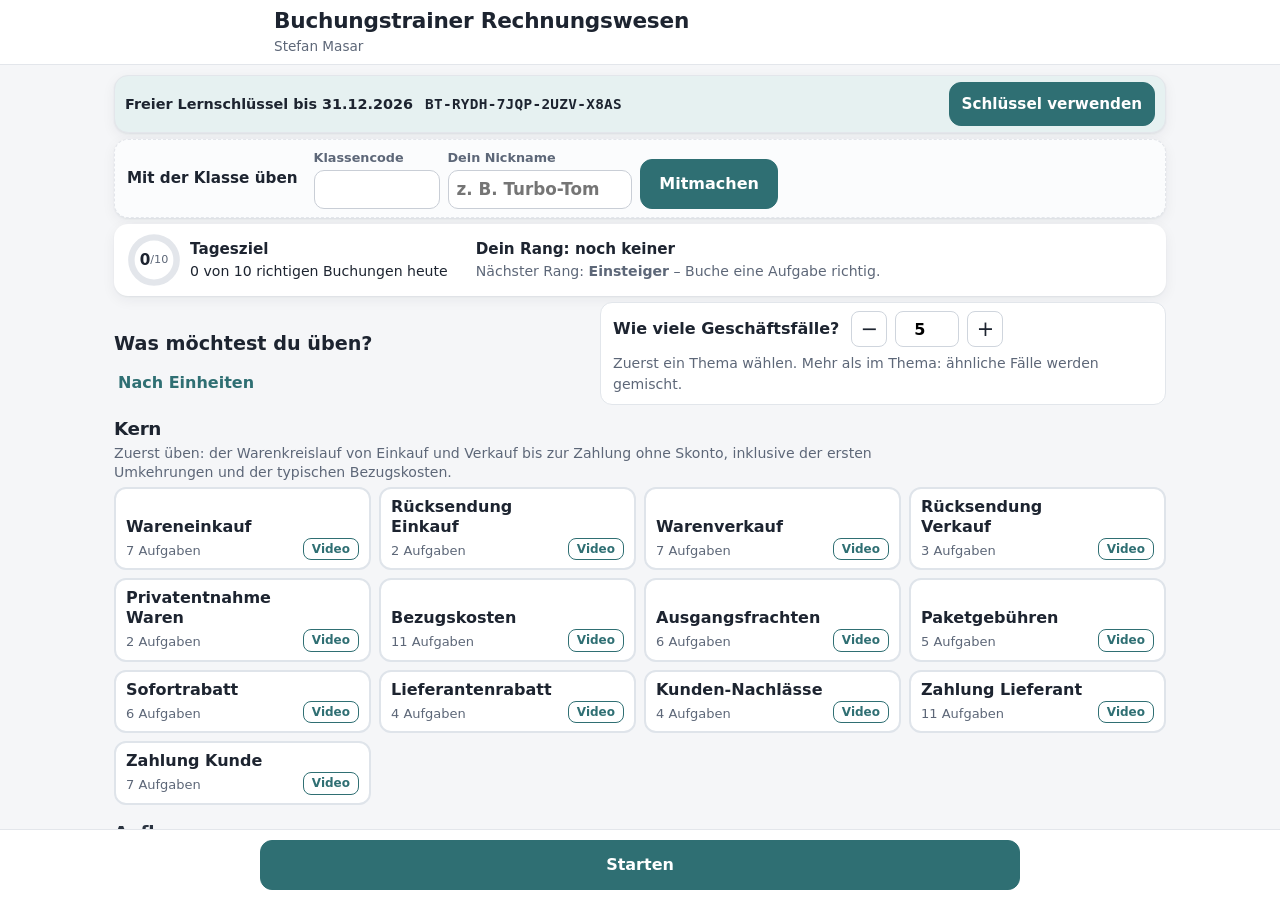
==== commit ea4ca9f1: "Freier Lernschlüssel auf der Schüler-Startseite (gültig bis 31.12.2026). Oben auf der Begrüßungsseit" ====
--- a/index.html
+++ b/index.html
@@ -433,6 +433,23 @@
 .lzhinweis.zeigen{opacity:1;transform:translate(-50%,0)}
 .lz .lzmsg.info{color:#5b6472;font-weight:600}
 
+/* Freier Lernschlüssel: nur Schüler-Startseite, nur ohne gültige Lizenz, nur bis 31.12.2026.
+   Ohne Klasse .lz, weil .lz die Buchungszeile (flex-row) ist. Kompakt, damit die Themenkacheln sichtbar bleiben. */
+.lz-lern{display:flex;flex-wrap:wrap;align-items:center;gap:4px 12px;width:100%;box-sizing:border-box;margin:4px 0 6px;padding:6px 10px;border:1px solid var(--line);background:var(--accent-soft)}
+#app.qs-start .card.lz-lern{display:flex;padding:6px 10px;margin:4px 0 6px}
+.lz-lern .lz-lern-text{display:flex;flex-wrap:wrap;align-items:center;gap:4px 12px;flex:1 1 auto;min-width:0}
+.lz-lern .lz-lern-titel{margin:0;font-weight:700;font-size:.9rem;line-height:1.25;color:var(--text)}
+.lz-lern .lz-lern-key{margin:0;min-width:0}
+.lz-lern .lz-lern-code{font-family:ui-monospace,SFMono-Regular,Menlo,Consolas,monospace;font-size:.9rem;letter-spacing:.02em;font-weight:700;color:var(--text);white-space:nowrap}
+.lz-lern #lzlern-ok{min-height:44px;margin:0;padding:8px 12px;flex:0 0 auto;font-size:.95rem}
+@media (max-width:520px){
+  .lz-lern,#app.qs-start .card.lz-lern{display:grid;grid-template-columns:1fr auto;grid-template-areas:"titel btn" "key key";align-items:center;column-gap:10px;row-gap:2px}
+  .lz-lern .lz-lern-text{display:contents}
+  .lz-lern .lz-lern-titel{grid-area:titel}
+  .lz-lern .lz-lern-key{grid-area:key}
+  .lz-lern #lzlern-ok{grid-area:btn}
+}
+
 
 /* ===== KLASSE-LIVE v2: Klassencode + Nickname (nur mit CONFIG.klassenLive.aktiv); Fall kommt von der Lehrkraft ===== */
 .kl{border:1px dashed var(--line);background:#fbfcfd}
@@ -566,7 +583,7 @@
 <div class="sheet-bg" id="sheetbg"></div>
 <div class="sheet" id="sheet" role="dialog" aria-modal="true"></div>
 <div class="vidmodal" id="vidmodal"></div>
-<script src="bema-gen.js?v=2026112809"></script>
+<script src="bema-gen.js?v=2026112815"></script>
 <script>
 /* =====================================================================
    CONFIG – hier anpassen (z. B. beim Kopieren für eine Parallelklasse)
@@ -638,7 +655,7 @@
    Haken für die App: LZ.html(), LZ.bind(), LZ.darfBuchen(id), LZ.gebucht(id), LZ.hinweis(). */
 const LZ = (() => {
   const C = (typeof CONFIG === "object" && CONFIG.lizenz) || {};
-  if (!C.aktiv) return { aktiv: false, html: () => "", bind() {}, status: () => null, darfBuchen: () => true, gebucht() {}, hinweis() {} };
+  if (!C.aktiv) return { aktiv: false, html: () => "", lernHtml: () => "", bind() {}, status: () => null, darfBuchen: () => true, gebucht() {}, hinweis() {} };
   const P_ = "buchungstrainer:lizenz:";
   const K_GER = P_ + "geraet", K_TOK = P_ + "token", K_CHK = P_ + "check", K_DEMO = P_ + "demo:";
   const K_ZEIT = P_ + "zeit", K_SKEW = P_ + "uhrabweichung";   // Offline-Frist: höchste gesehene Zeit + Abweichung Geräteuhr/Server
@@ -856,6 +873,26 @@
     if (zustand.gesperrt || uhr().t - p.iat > CHECKIN_AB) await checkin(!!zustand.gesperrt);
   }
 
+  const LERN_KEY = "BT-RYDH-7JQP-2UZV-X8AS";
+  const LERN_BIS = "2026-12-31";   // sichtbar bis einschließlich diesem Tag (Ortsdatum des Geräts)
+  function lernOffen() {
+    const d = new Date();
+    const ymd = d.getFullYear() + "-" + String(d.getMonth() + 1).padStart(2, "0") + "-" + String(d.getDate()).padStart(2, "0");
+    if (ymd > LERN_BIS) return false;
+    if (zustand && !zustand.gesperrt) return false;
+    return true;
+  }
+  function lernHtml() {
+    if (!lernOffen()) return "";
+    return `<div class="card lz-lern" id="lzlern" role="region" aria-labelledby="lzlern-titel">
+      <div class="lz-lern-text">
+        <p class="lz-lern-titel" id="lzlern-titel">Freier Lernschlüssel bis 31.12.2026</p>
+        <p class="lz-lern-key"><span class="lz-lern-code">${LERN_KEY}</span></p>
+      </div>
+      <button type="button" class="btn primary" id="lzlern-ok">Schlüssel verwenden</button>
+    </div>`;
+  }
+
   /* --- Anzeige --- */
   function statusText() {
     if (zustand.gesperrt) return sperrText();
@@ -877,7 +914,12 @@
       <button class="btn primary" id="lzok" type="submit">Freischalten</button></div>
       ${m}<p class="small muted lzinfo">${C.pflicht ? "Den Schlüssel bekommst du von deiner Lehrkraft." : "Du kannst auch ohne Schlüssel alles üben."}</p></form></div>`;
   }
-  function neuZeichnen() { const el = document.getElementById("lz"); if (el) { el.outerHTML = html(); bind(); } }
+  function neuZeichnen() {
+    const el = document.getElementById("lz"); if (el) el.outerHTML = html();
+    const box = document.getElementById("lzlern");
+    if (box) { const n = lernHtml(); if (n) box.outerHTML = n; else box.remove(); }
+    bind();
+  }
   function bind() {
     const f = document.getElementById("lzform");
     if (f) f.onsubmit = async ev => {
@@ -894,10 +936,20 @@
     if (c) c.onclick = async () => { c.disabled = true; c.textContent = "Prüfe …"; ls.del(K_CHK); const ok = await checkin(true); if (!ok && zustand) meldung = null; neuZeichnen(); };
     const a = document.getElementById("lzab");
     if (a) a.onclick = async () => { if (!confirm("Dieses Gerät abmelden? Der Platz wird für andere frei.")) return; a.disabled = true; await abmelden(); neuZeichnen(); };
+    const lernBtn = document.getElementById("lzlern-ok");
+    if (lernBtn) lernBtn.onclick = async () => {
+      const i = document.getElementById("lzcode");
+      if (i) i.value = LERN_KEY;
+      const f = document.getElementById("lzform");
+      if (f) { if (typeof f.requestSubmit === "function") f.requestSubmit(); else f.dispatchEvent(new Event("submit", { cancelable: true, bubbles: true })); return; }
+      lernBtn.disabled = true; lernBtn.textContent = "Prüfe …";
+      await einloesen(LERN_KEY);
+      neuZeichnen();
+    };
   }
   const bereit = pruefen().then(() => { if (meldung || zustand) neuZeichnen(); });
   window.BT_LZ = { bereit, status: () => (bewerten(), zustand), demoGezaehlt: () => demoListe().length, _verifyJS: verifyJS, _tokenLesen: tokenLesen };
-  return { aktiv: true, pflicht: !!C.pflicht, html, bind, status: () => zustand, darfBuchen, gebucht, hinweis };
+  return { aktiv: true, pflicht: !!C.pflicht, html, lernHtml, bind, status: () => zustand, darfBuchen, gebucht, hinweis };
 })();
 const r2 = x => Math.round(x * 100) / 100;
 const cents = x => Math.round(x * 100);
@@ -1519,7 +1571,7 @@
     const maxTxt = vorrat > 0
       ? `<p class="qs-zahl-max">1 bis ${QS_ZAHL_MAX} Fälle. Mehr als im Thema: ähnliche Fälle werden gemischt.</p>`
       : `<p class="qs-zahl-max">Zuerst ein Thema wählen. Mehr als im Thema: ähnliche Fälle werden gemischt.</p>`;
-    let h = (typeof KL === "object" ? KL.htmlOben() : "") + MOT.startHtml() + `<div class="qs-kopf">
+    let h = (typeof LZ === "object" && LZ.lernHtml ? LZ.lernHtml() : "") + (typeof KL === "object" ? KL.htmlOben() : "") + MOT.startHtml() + `<div class="qs-kopf">
       <div class="qs-kopf-titel">
         <h2>Was möchtest du üben?</h2>
         <div class="row-btns qs-wechsel"><button type="button" class="linkbtn" id="qs-nach-einheiten">Nach Einheiten</button></div>
@@ -1578,11 +1630,14 @@
       S.qsHinweis = "";
       starte(plan);
     };
+    if (typeof FB === "object") FB.bindFooter();
+    MOT.bind();
+    if (typeof LZ === "object") LZ.bind();
     if (typeof KL === "object") KL.bind();
     qsStartLeisteSetzen();
     return;
   }
-  let h = (typeof KL === "object" ? KL.htmlOben() : "") + MOT.startHtml() + `<h2>Was möchtest du üben?</h2>
+  let h = (typeof LZ === "object" && LZ.lernHtml ? LZ.lernHtml() : "") + (typeof KL === "object" ? KL.htmlOben() : "") + MOT.startHtml() + `<h2>Was möchtest du üben?</h2>
     <div class="row-btns" style="margin:-2px 0 4px"><button type="button" class="linkbtn" id="qs-nach-themen">Zu den Themen</button><button type="button" class="linkbtn js-alle">Alle auswählen</button><button type="button" class="linkbtn js-keine">Keine</button></div>`;
   EINHEITEN.forEach(e => {
     const auf = DATA.aufgaben.filter(a => a.einheit === e.nr);
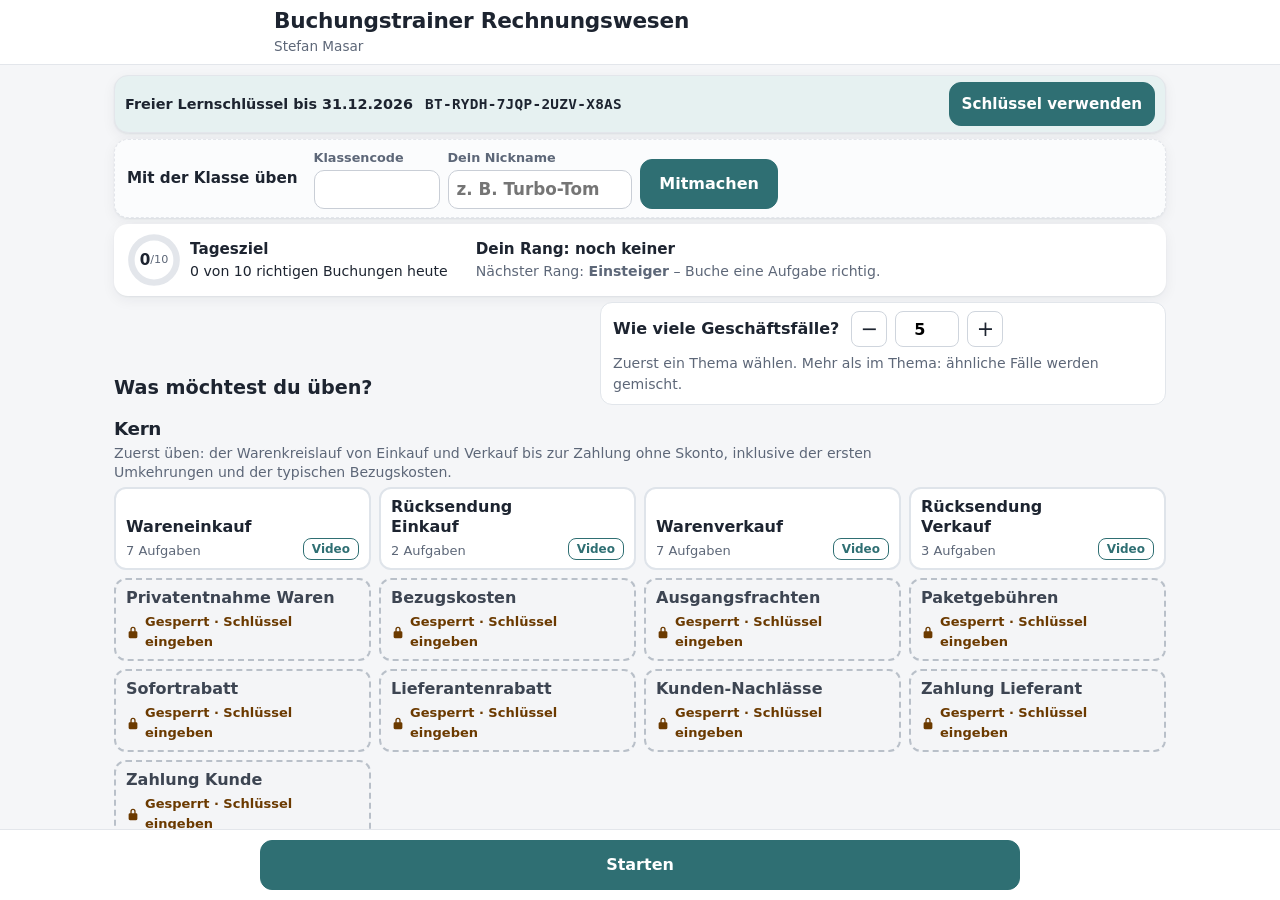
==== commit f5014e2b: "Schülerversion: ohne Schlüssel nur Demo (erste 4 Kern-Themen), einzeilige Meldung nach dem Einlösen;" ====
--- a/index.html
+++ b/index.html
@@ -537,6 +537,13 @@
 .qs-kachel.an{border-color:#2f6f73;background:#e8f6ee;box-shadow:0 0 0 1px #2f6f73}
 .qs-kachel h3{margin:0;font-size:16px;line-height:1.25;font-weight:800}
 .qs-kachel p{margin:4px 0 0;font-size:13px;color:#5d6778}
+.qs-kachel.zu{border-style:dashed;border-color:#b9c0c9;background:#f4f5f7}
+.qs-kachel.zu h3{color:#3d4552}
+.qs-kachel.zu .qs-zu{display:flex;align-items:center;gap:5px;color:#6b3a00;font-weight:700}
+.qs-kachel.zu .qs-zu svg{flex:none;width:14px;height:14px}
+@media (hover: hover){
+  .qs-kachel.zu:hover{border-color:#b9c0c9}
+}
 .qs-video{appearance:none;border:1px solid var(--accent,#2f6f73);background:#fff;color:var(--accent,#2f6f73);border-radius:8px;padding:3px 8px;font:inherit;font-size:12px;font-weight:700;cursor:pointer;line-height:1.2;align-self:end}
 
 .viddauer{color:#cfd6dc;font-weight:500;font-size:0.9rem;margin-right:auto}
@@ -583,7 +590,7 @@
 <div class="sheet-bg" id="sheetbg"></div>
 <div class="sheet" id="sheet" role="dialog" aria-modal="true"></div>
 <div class="vidmodal" id="vidmodal"></div>
-<script src="bema-gen.js?v=2026112815"></script>
+<script src="bema-gen.js?v=2026112816"></script>
 <script>
 /* =====================================================================
    CONFIG – hier anpassen (z. B. beim Kopieren für eine Parallelklasse)
@@ -905,16 +912,18 @@
       bewerten();
       if (zustand.gesperrt) return `<div class="card lz" id="lz"><p class="lzmsg err" id="lzstatus">${escH(statusText())}</p>
         <div class="lzlinks"><button type="button" class="linkbtn" id="lzcheck">Jetzt prüfen</button></div></div>`;
-      return `<div class="card lz" id="lz">${meldung ? m : ""}<p class="lzmsg ok" id="lzstatus">${escH(statusText())}</p>
+      const okMeldung = meldung && meldung.art === "ok";
+      return `<div class="card lz" id="lz">${okMeldung ? m : ""}<p class="lzmsg ok" id="lzstatus">${okMeldung ? "" : escH(statusText())}</p>
         <div class="lzlinks"><button type="button" class="linkbtn" id="lzneu">Anderen Schlüssel eingeben</button>${istDemo() ? "" : `<button type="button" class="linkbtn" id="lzab">Gerät abmelden</button>`}</div></div>`;
     }
     return `<div class="card lz" id="lz"><form id="lzform" novalidate>
       <label for="lzcode">Schlüssel eingeben</label>
       <div class="lzrow"><input id="lzcode" name="schluessel" placeholder="BT-XXXX-XXXX-XXXX-XXXX" autocomplete="off" autocapitalize="characters" spellcheck="false" maxlength="30">
       <button class="btn primary" id="lzok" type="submit">Freischalten</button></div>
-      ${m}<p class="small muted lzinfo">${C.pflicht ? "Den Schlüssel bekommst du von deiner Lehrkraft." : "Du kannst auch ohne Schlüssel alles üben."}</p></form></div>`;
+      ${m}<p class="small muted lzinfo">${C.pflicht ? "Den Schlüssel bekommst du von deiner Lehrkraft." : (typeof qsDemoSatz === "function" ? qsDemoSatz() : "Ohne Schlüssel übst du die Demo: die ersten 4 Themen im Kern. Für die anderen Themen brauchst du einen Schlüssel.")}</p></form></div>`;
   }
   function neuZeichnen() {
+    if (typeof renderStart === "function" && document.querySelector("#app.qs-start")) { renderStart(); return; }
     const el = document.getElementById("lz"); if (el) el.outerHTML = html();
     const box = document.getElementById("lzlern");
     if (box) { const n = lernHtml(); if (n) box.outerHTML = n; else box.remove(); }
@@ -1344,8 +1353,34 @@
   if (n > QS_ZAHL_MAX) n = QS_ZAHL_MAX;
   return n;
 }
+const QS_DEMO = QS_KACHELN.filter(k => k.id === "qs-00").map(k => k.id)
+  .concat(QS_KACHELN.filter(k => k.stufe === "kern").slice(0, 4).map(k => k.id));
+function qsOhneSchluessel() {
+  if (typeof LZ !== "object" || !LZ.aktiv) return false;
+  const z = LZ.status();
+  return !(z && !z.gesperrt);
+}
+function qsThemaGesperrt(id) { return qsOhneSchluessel() && QS_DEMO.indexOf(id) < 0; }
+function qsDemoSatz() {
+  const hatStart = QS_DEMO.indexOf("qs-00") >= 0;
+  return hatStart
+    ? "Ohne Schlüssel übst du die Demo: die Startlektion und die ersten 4 Themen im Kern. Für die anderen Themen brauchst du einen Schlüssel."
+    : "Ohne Schlüssel übst du die Demo: die ersten 4 Themen im Kern. Für die anderen Themen brauchst du einen Schlüssel.";
+}
+function qsFreieFaelle() {
+  return new Set(QS_KACHELN.filter(k => !qsThemaGesperrt(k.id)).flatMap(k => k.faelle || []));
+}
+function qsZuSchluessel() {
+  const ziel = document.getElementById("lzlern") || document.getElementById("lz");
+  if (ziel) ziel.scrollIntoView({ block: "center" });
+  const btn = document.getElementById("lzlern-ok");
+  const inp = document.getElementById("lzcode");
+  if (btn) btn.focus();
+  else if (inp) inp.focus();
+}
 function qsGewaehlt() {
   if (!Array.isArray(S.qsThemen)) S.qsThemen = [];
+  if (qsOhneSchluessel()) S.qsThemen = S.qsThemen.filter(id => !qsThemaGesperrt(id));
   return S.qsThemen;
 }
 function qsThemaAn(id) { return qsGewaehlt().indexOf(id) >= 0; }
@@ -1500,9 +1535,17 @@
     const n = (k.faelle || []).length;
     return n + " Aufgabe" + (n === 1 ? "" : "n");
   };
+  const schloss = `<svg viewBox="0 0 16 16" aria-hidden="true" focusable="false"><path fill="currentColor" d="M5 7V5a3 3 0 0 1 6 0v2h.5A1.5 1.5 0 0 1 13 8.5v5a1.5 1.5 0 0 1-1.5 1.5h-7A1.5 1.5 0 0 1 3 13.5v-5A1.5 1.5 0 0 1 4.5 7H5Zm1.5 0h3V5a1.5 1.5 0 0 0-3 0v2Z"/></svg>`;
+  const zuHtml = k => `<div class="qs-kachel zu">
+        <button type="button" class="qs-kachel-wahl" data-qs-zu="${esc(k.id)}">
+          <h3>${esc(k.titel)}</h3>
+          <p class="qs-zu">${schloss}<span>Gesperrt · Schlüssel eingeben</span></p>
+        </button>
+      </div>`;
   return QS_STUFEN.slice().sort((a, b) => a.reihenfolge - b.reihenfolge).map(s => {
     const kats = QS_KACHELN.filter(k => k.stufe === s.id);
     const kacheln = kats.map(k => {
+      if (qsThemaGesperrt(k.id)) return zuHtml(k);
       const an = qsThemaAn(k.id);
       return `<div class="qs-kachel${an ? " an" : ""}">
         <button type="button" class="qs-kachel-wahl" data-qs="${esc(k.id)}" aria-pressed="${an ? "true" : "false"}" title="${esc(k.gedanke || k.titel)}">
@@ -1565,6 +1608,7 @@
     if (typeof KL === "object") KL.bind();
     return;
   }
+  if (qsOhneSchluessel()) S.startAnsicht = "themen";
   if (S.startAnsicht !== "einheiten") {
     const zahl = qsGewuenschteZahl();
     const vorrat = qsVorrat().length;
@@ -1574,7 +1618,7 @@
     let h = (typeof LZ === "object" && LZ.lernHtml ? LZ.lernHtml() : "") + (typeof KL === "object" ? KL.htmlOben() : "") + MOT.startHtml() + `<div class="qs-kopf">
       <div class="qs-kopf-titel">
         <h2>Was möchtest du üben?</h2>
-        <div class="row-btns qs-wechsel"><button type="button" class="linkbtn" id="qs-nach-einheiten">Nach Einheiten</button></div>
+        ${qsOhneSchluessel() ? "" : `<div class="row-btns qs-wechsel"><button type="button" class="linkbtn" id="qs-nach-einheiten">Nach Einheiten</button></div>`}
       </div>
       <div class="qs-zahl" role="group" aria-labelledby="qs-zahl-label">
         <p class="qs-zahl-label" id="qs-zahl-label">Wie viele Geschäftsfälle?</p>
@@ -1597,6 +1641,7 @@
     app().querySelectorAll("[data-qs]").forEach(b => {
       b.onclick = () => { S.qsHinweis = ""; qsThemaKlick(b.dataset.qs); renderStart(); };
     });
+    app().querySelectorAll("[data-qs-zu]").forEach(b => { b.onclick = () => qsZuSchluessel(); });
     qsVideoKnoepfeBinden(app());
     const nachE = document.getElementById("qs-nach-einheiten");
     if (nachE) nachE.onclick = () => { S.startAnsicht = "einheiten"; renderStart(); };
@@ -1707,6 +1752,11 @@
   return !!(typeof lsVarianteAusId === "function" && lsVarianteAusId(id));
 }
 function starte(ids) {
+  if (qsOhneSchluessel()) {
+    const frei = qsFreieFaelle();
+    ids = (ids || []).filter(id => frei.has(id));
+    if (!ids.length) { qsZuSchluessel(); return; }
+  }
   (ids || []).forEach(function (id) { if (typeof lsVarianteAusId === "function") lsVarianteAusId(id); });
   S.queue = shuffle(ids); S.idx = 0; S.ergebnisse = []; S.serie = 0; S.besteSerie = 0; S.vorher = MOT.schnappschuss();
   renderAufgabe();
@@ -1880,8 +1930,14 @@
 }
 let videoVon = null;
 function uebeEinheit(nr) {
-  schliesseVideo(); S.auswahl = new Set([nr]); speichereAuswahl();
-  starte(DATA.aufgaben.filter(a => a.einheit === nr).map(a => a.id));
+  schliesseVideo();
+  let ids = DATA.aufgaben.filter(a => a.einheit === nr).map(a => a.id);
+  if (qsOhneSchluessel()) {
+    const frei = qsFreieFaelle();
+    ids = ids.filter(id => frei.has(id));
+    if (!ids.length) { qsZuSchluessel(); return; }
+  } else { S.auswahl = new Set([nr]); speichereAuswahl(); }
+  starte(ids);
 }
 function oeffneVideo(btn) {
   const liste = videoListe();
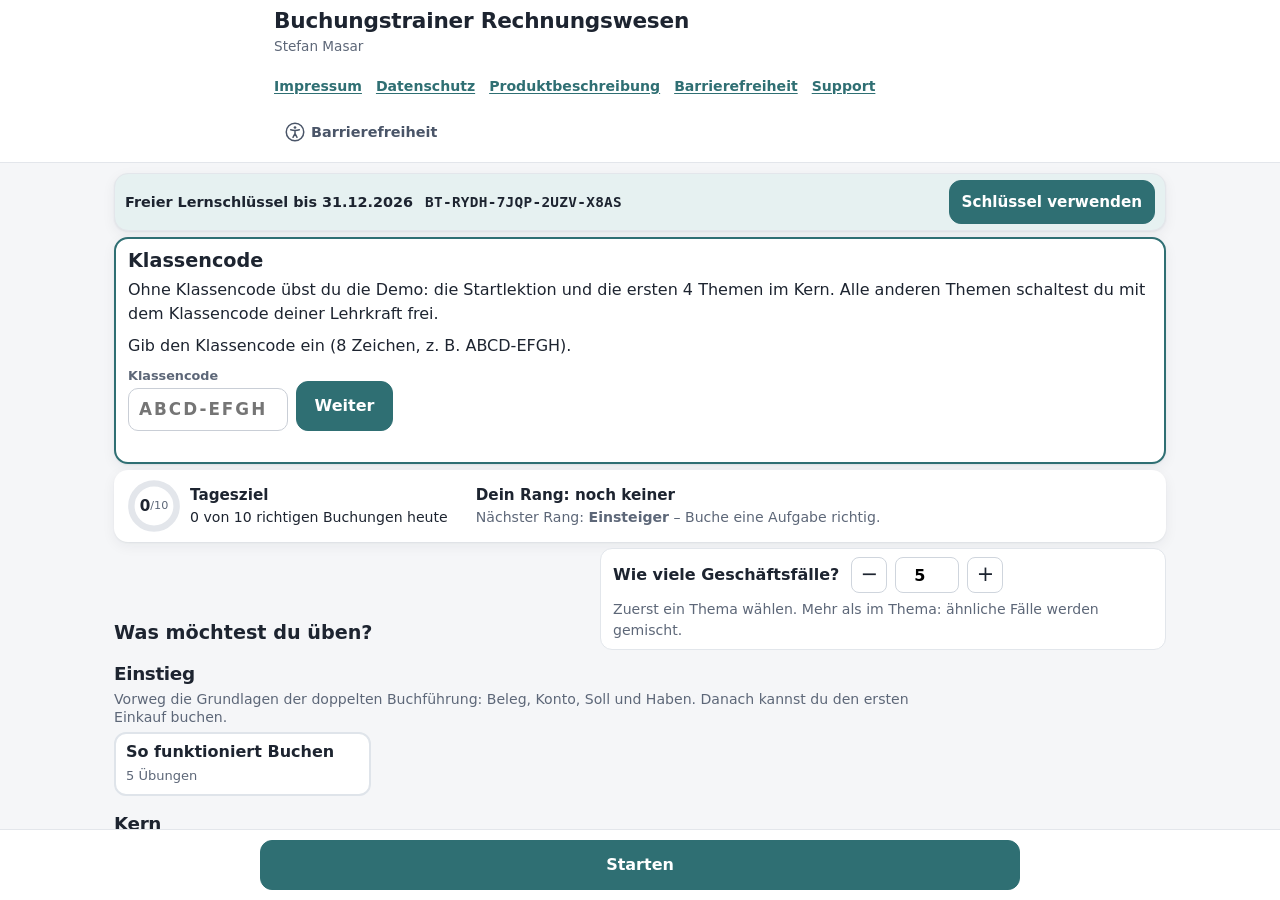
==== commit e5bea1ce: "Buchungstrainer: Schullizenz (Lizenzseite lehrkraft.html, Schul-Übersicht schule.html, Klassenwahl i" ====
--- a/index.html
+++ b/index.html
@@ -59,6 +59,12 @@
 .linkbtn{background:none;border:0;color:var(--accent);font-weight:600;padding:10px 4px;min-height:44px}
 footer.foot{color:var(--muted);font-size:.82rem;text-align:center;margin-top:28px}
 footer.foot a{color:inherit;text-decoration:underline}
+
+/* Rechtstexte: Menü, Fuß, Hinweis zur Computerstimme */
+.unit-foot{flex-wrap:wrap}
+.ki-stimme{margin:0;padding:0 16px 8px 16px;font-size:.82rem;line-height:1.4;color:var(--muted);font-weight:500}
+.vidbox .ki-stimme{padding:0}
+.vidbox .ki-stimme{color:#d7dde3;font-size:.9rem;margin:0 0 8px;flex:none}
 /* Übung */
 .bar{display:flex;align-items:center;gap:10px;justify-content:space-between}
 .progress{height:6px;background:var(--line);border-radius:99px;overflow:hidden;margin-top:10px}
@@ -453,7 +459,7 @@
 
 /* ===== KLASSE-LIVE v2: Klassencode + Nickname (nur mit CONFIG.klassenLive.aktiv); Fall kommt von der Lehrkraft ===== */
 .kl{border:1px dashed var(--line);background:#fbfcfd}
-.kl.an{border:1px solid #cfe3d6;background:#f3faf5}
+.kl.an{border:1px solid #cfe3d6;background:#f3faf5;font-size:1rem;font-style:normal;font-weight:400;color:var(--text)}
 .kl .klkopf{display:flex;align-items:center;gap:8px;flex-wrap:wrap;font-weight:700}
 .kl .klzeile{display:flex;gap:8px;flex-wrap:wrap;align-items:flex-end;margin-top:8px}
 .kl label{display:flex;flex-direction:column;font-size:.8rem;font-weight:600;color:var(--muted);gap:3px}
@@ -463,6 +469,43 @@
 .kl .klmsg{margin-top:6px;font-size:.85rem;min-height:1.2em}
 .kl .klmsg.bad{color:var(--bad)}
 .kl .klhinweis{font-size:.82rem;color:var(--muted);margin-top:6px}
+/* Themenfreigabe */
+.thf{border:1px solid var(--line);background:#fbfcfd}
+.thf.ok{border-color:#cfe3d6;background:#f3faf5}
+.thf .thfzeile{display:flex;align-items:center;gap:6px 12px;flex-wrap:wrap}
+.thf .thftext{font-weight:600;min-width:0;flex:1 1 14rem}
+.thf .thftext small{display:block;font-weight:400;color:var(--muted);font-size:.84rem}
+.thf h2{margin:0 0 4px;font-size:1.15rem}
+.thf p{margin:0 0 8px}
+.thf form{display:flex;gap:8px;flex-wrap:wrap;align-items:flex-end;margin-top:8px}
+.thf label{display:flex;flex-direction:column;font-size:.8rem;font-weight:600;color:var(--muted);gap:3px}
+.thf input{font:inherit;font-size:1.05rem;padding:8px 10px;border:1px solid #c9ced6;border-radius:10px;background:#fff;color:var(--text);width:8.5em;text-transform:uppercase;letter-spacing:.12em;font-weight:700}
+.thf .thfmsg{margin-top:6px;font-size:.88rem;min-height:1.2em}
+.thf .thfmsg.bad{color:var(--bad)}
+.thf .thfwarn{color:#7a5200;font-size:.84rem;font-weight:400;display:block}
+#app.qs-start .thf{padding:8px 12px;margin-bottom:8px}
+.thf .fgknoepfe{display:flex;gap:4px 14px;flex-wrap:wrap;margin:0}
+.thf.fgfeld{border:2px solid var(--accent,#1f6feb);background:#fff}
+.thf.fgfeld h2{font-size:1.15rem}
+.thf.fgfeld input{width:9.5em}
+details.lzzu{padding:10px 14px}
+details.lzzu > summary{cursor:pointer;font-weight:600;color:var(--muted);min-height:32px;display:flex;align-items:center}
+details.lzzu[open] > summary{margin-bottom:8px}
+.lzlehrer{border-color:#cfe3d6;background:#f3faf5}
+.lklsg{margin-top:10px;border:1px solid #e3d9b8;background:#fffaf0;border-radius:10px;padding:8px 12px}
+.lklsg > summary{cursor:pointer;font-weight:700;min-height:32px;display:flex;align-items:center}
+.tsbanner{border:2px dashed #b36b00;background:#fff8ec;padding:10px 14px}
+.tsbanner .tskopf{font-size:.95rem}
+.tsbanner .tskopf b{color:#8a4b00;letter-spacing:.04em}
+.tsbanner details{margin-top:6px}
+.tsbanner summary{cursor:pointer;font-weight:600;min-height:32px;display:flex;align-items:center}
+.tsbanner table{border-collapse:collapse;margin-top:4px;font-size:.92rem}
+.tsbanner th{text-align:left;font-weight:400;color:var(--muted);padding:3px 12px 3px 0;vertical-align:top}
+.tsbanner td{padding:3px 0}
+.tsbanner code{font-weight:700;letter-spacing:.04em;user-select:all}
+.tsbanner .tsknoepfe{display:flex;gap:4px 16px;flex-wrap:wrap;margin-top:4px}
+.tsbanner .tsmsg{margin:4px 0 0;font-size:.9rem}
+.tsbanner .tsmsg:empty{display:none}
 .klemo{display:inline-flex;align-items:center;justify-content:center;width:1.8em;height:1.8em;border-radius:50%;background:#fff;border:1px solid var(--line);font-size:1.05em;line-height:1}
 .kllink{display:block;margin:2px 0 10px;font-size:.9rem}
 .pill.zielpill{display:inline-flex;align-items:center;gap:6px;background:#fff4e0;color:#8a4d00}
@@ -536,14 +579,12 @@
 .qs-video:focus-visible{outline:3px solid var(--accent,#2f6f73);outline-offset:2px}
 .qs-kachel.an{border-color:#2f6f73;background:#e8f6ee;box-shadow:0 0 0 1px #2f6f73}
 .qs-kachel h3{margin:0;font-size:16px;line-height:1.25;font-weight:800}
-.qs-kachel p{margin:4px 0 0;font-size:13px;color:#5d6778}
 .qs-kachel.zu{border-style:dashed;border-color:#b9c0c9;background:#f4f5f7}
 .qs-kachel.zu h3{color:#3d4552}
 .qs-kachel.zu .qs-zu{display:flex;align-items:center;gap:5px;color:#6b3a00;font-weight:700}
 .qs-kachel.zu .qs-zu svg{flex:none;width:14px;height:14px}
-@media (hover: hover){
-  .qs-kachel.zu:hover{border-color:#b9c0c9}
-}
+.thf .fgdemo{margin:0 0 8px}
+.qs-kachel p{margin:4px 0 0;font-size:13px;color:#5d6778}
 .qs-video{appearance:none;border:1px solid var(--accent,#2f6f73);background:#fff;color:var(--accent,#2f6f73);border-radius:8px;padding:3px 8px;font:inherit;font-size:12px;font-weight:700;cursor:pointer;line-height:1.2;align-self:end}
 
 .viddauer{color:#cfd6dc;font-weight:500;font-size:0.9rem;margin-right:auto}
@@ -583,14 +624,20 @@
 @media (max-width:480px){.qs-grid{grid-template-columns:1fr}.qs-stufe-titel{font-size:1.2rem}}
 .qs-stufe-titel{font-size:1.2rem}}
 </style>
+<link rel="stylesheet" href="bf.css?v=2026112821">
 </head>
 <body>
-<header class="top"><div class="wrap"><h1 id="titel">Buchungstrainer Rechnungswesen</h1><div class="sub" id="untertitel"></div></div></header>
+<a class="bf-skip" href="#app">Zum Inhalt springen</a>
+<header class="top"><div class="wrap"><div class="top-zeile"><div class="top-titel"><h1 id="titel">Buchungstrainer Rechnungswesen</h1><div class="sub" id="untertitel"></div></div><nav class="app-menu" aria-label="Menü"></nav></div></div></header>
 <main class="wrap" id="app"><noscript>Bitte JavaScript aktivieren.</noscript></main>
 <div class="sheet-bg" id="sheetbg"></div>
 <div class="sheet" id="sheet" role="dialog" aria-modal="true"></div>
 <div class="vidmodal" id="vidmodal"></div>
-<script src="bema-gen.js?v=2026112816"></script>
+<script src="konfig.js?v=2026112821"></script>
+<script src="bf.js?v=2026112821"></script>
+<script src="bema-gen.js?v=2026112821"></script>
+<script src="startlektion.js?v=2026112821"></script>
+<script src="lizenz-test.js?v=2026112821"></script>
 <script>
 /* =====================================================================
    CONFIG – hier anpassen (z. B. beim Kopieren für eine Parallelklasse)
@@ -604,8 +651,10 @@
   kontenAuswahl: 8,                          // Anzahl Konten-Chips pro Aufgabe (Lösung + Ablenker + weitere)
   falschBetraege: 2,                         // Anzahl zusätzlicher plausibler Falschbeträge (1–2)
   kontenplanPdf: "docs/Kontenplan_Buchungstrainer.pdf", // eigener Kontenplan, Link im Footer
-  lizenz: {"aktiv":  true, "pflicht":  false, "server":  "https://profmasar.at/lizenz", "schluessel":  "hPIe9Y7wg5qx37fb3G+RdsA+BcdGa4Sx/+KOrFzhvjU="}, // LIZENZ-CONFIG: aktiv:false = App wie bisher, kein Netzwerk. pflicht:true = Buchen nur mit Schlüssel. schluessel = öffentlicher Ed25519-Schlüssel vom Lizenzserver
-  klassenLive: { aktiv: true, server: "https://profmasar.at/live" }, // KLASSE-LIVE: optionaler Klassencode für die Live-Klasse. Ohne eingegebenen Code: kein einziger Request. server = Ordner mit sitzung.php/fall.php/versuch.php (Platzhalter, noch nicht eingerichtet)
+  // Server-Adressen und Lizenz-Schlüssel stehen NUR in konfig.js (window.BT_KONFIG). testmodus:true = Testumgebung im Browser (lizenz-test.js), kein Server.
+  lizenz: (() => { const K = window.BT_KONFIG || {}, T = K.testmodus ? window.BT_TESTSERVER : null; return { aktiv: !!(T || (K.lizenzServer && K.lizenzSchluessel)), pflicht: false, test: !!T, server: T ? "" : (K.lizenzServer || ""), schluessel: T ? T.schluessel : (K.lizenzSchluessel || "") }; })(),
+  klassencode: { aktiv: true, pflicht: false },   // Klassencode der Lehrkraft (8 Zeichen) auf der Startseite: Platz in der Klasse + Themenfreigabe, über den Lizenzserver
+  klassenLive: { aktiv: !!(window.BT_KONFIG && window.BT_KONFIG.liveServer), server: (window.BT_KONFIG && window.BT_KONFIG.liveServer) || "" }, // KLASSE-LIVE: Live-Stunde mit 6-stelligem Code. Ohne eingegebenen Code: kein einziger Request.
   // v10: selbst gehostete Erklärvideos (Datei im Repo, kein externer Dienst). Kleines Vorschaubild in der Einheitenkarte (vorEinheit), ohne Beschreibungszeile. Neue Aufnahmen mit fiktiven Firmen.
   erklaervideos: [
     { datei: "videos/erklaervideo_wareneinkauf_fiktiv_v2.mp4", vorschaubild: "videos/erklaervideo_wareneinkauf_fiktiv_v2.jpg", titel: "Wareneinkauf", dauer: "3:09", vorEinheit: 1, einheiten: [1] },
@@ -650,6 +699,11 @@
 /* ---------- Hilfsfunktionen ---------- */
 const $ = (s, el = document) => el.querySelector(s);
 const esc = s => String(s == null ? "" : s).replace(/[&<>"']/g, c => ({ "&": "&amp;", "<": "&lt;", ">": "&gt;", '"': "&quot;", "'": "&#39;" }[c]));
+
+const KI_STIMME_SATZ = 'Die Stimme in diesem Erklärvideo ist computergenerierte (KI-)Sprache, es spricht keine reale Person.';
+function kiStimmeHtml() {
+  return `<p class="ki-stimme">${KI_STIMME_SATZ}</p>`;
+}
 /* ===== Lizenz-Modul Buchungstrainer v2 (Schlüssel + Demo-Zähler) =====
    Schalter in CONFIG.lizenz: { aktiv, pflicht, server, schluessel }
    - aktiv:false  -> Modul tut nichts: kein Feld, kein Netzwerk, kein localStorage, nichts gesperrt.
@@ -662,7 +716,7 @@
    Haken für die App: LZ.html(), LZ.bind(), LZ.darfBuchen(id), LZ.gebucht(id), LZ.hinweis(). */
 const LZ = (() => {
   const C = (typeof CONFIG === "object" && CONFIG.lizenz) || {};
-  if (!C.aktiv) return { aktiv: false, html: () => "", lernHtml: () => "", bind() {}, status: () => null, darfBuchen: () => true, gebucht() {}, hinweis() {} };
+  if (!C.aktiv) return { aktiv: false, html: () => "", lernHtml: () => "", bind() {}, status: () => null, darfBuchen: () => true, gebucht() {}, hinweis() {}, lehrkraft: () => false };
   const P_ = "buchungstrainer:lizenz:";
   const K_GER = P_ + "geraet", K_TOK = P_ + "token", K_CHK = P_ + "check", K_DEMO = P_ + "demo:";
   const K_ZEIT = P_ + "zeit", K_SKEW = P_ + "uhrabweichung";   // Offline-Frist: höchste gesehene Zeit + Abweichung Geräteuhr/Server
@@ -691,6 +745,11 @@
     freigegeben: "Dieses Gerät ist nicht mehr freigeschaltet. Gib den Schlüssel noch einmal ein.",
     token_ungueltig: "Die Freischaltung ist ungültig. Gib den Schlüssel noch einmal ein.",
     zu_viele_versuche: "Zu viele Versuche. Bitte warte 15 Minuten.",
+    testbetrieb: "Im Testmodus gelten nur Testschlüssel (BT-TEST-…).",
+    keine_lehrkraft: "Das ist kein Schlüssel für Lehrkräfte.",
+    schulschluessel: "Das ist der Schulschlüssel für Lehrkräfte. Schülerinnen und Schüler brauchen den Klassencode ihrer Lehrkraft.",
+    zugang_gesperrt: "Dieser Lehrkraft-Zugang ist gesperrt. Bitte frag die Administration deiner Schule.",
+    lehrkraft: bis => `Lehrkraft-Lizenz bis ${bis}. Bei jeder Aufgabe kannst du die Lösung aufklappen.`,
     abgemeldet: "Dieses Gerät ist abgemeldet. Der Platz ist wieder frei.",
     nicht_verfuegbar: "Schlüsselprüfung derzeit nicht verfügbar. Bitte später noch einmal versuchen.",
     fehler: "Das hat nicht geklappt. Bitte später noch einmal versuchen."
@@ -803,9 +862,11 @@
     ls.set(K_CHK, String(Date.now()));
     laeuft = (async () => {
       const j = await post("/api/refresh.php", { token: t, geraet: geraet() });
-      if (j.ok && await annehmen(j.token)) { meldung = null; return true; }
-      if (["inaktiv", "abgelaufen", "freigegeben", "ungueltig", "token_ungueltig", "voll", "noch_nicht_gueltig"].includes(j.fehler)) {
-        ls.del(K_TOK); zustand = null; meldung = { art: "err", text: TEXT[j.fehler] };
+      if (j.ok && await annehmen(j.token)) { meldung = null; klasseMelden({ klasse: j.klasse || null }); return true; }
+      if (["inaktiv", "abgelaufen", "freigegeben", "ungueltig", "token_ungueltig", "voll", "noch_nicht_gueltig", "testbetrieb"].includes(j.fehler)) {
+        const warKlasse = !!(zustand && zustand.kl);
+        ls.del(K_TOK); zustand = null; meldung = warKlasse ? null : { art: "err", text: TEXT[j.fehler] };
+        klasseMelden({ weg: j.fehler });
       }   // Server nicht erreichbar: Token behalten, Frist läuft weiter, keine Fehlermeldung
       return false;
     })().finally(() => { laeuft = null; });
@@ -836,6 +897,7 @@
 
   /* --- Server --- */
   async function post(pfad, daten) {
+    if (C.test) { try { return await window.BT_TESTSERVER.post(pfad, daten); } catch (e) { return { ok: false, fehler: "nicht_verfuegbar" }; } }
     const ac = new AbortController(); const to = setTimeout(() => ac.abort(), 10000);
     try {
       const r = await fetch(C.server.replace(/\/$/, "") + pfad, { method: "POST", headers: { "Content-Type": "application/json" },
@@ -846,7 +908,13 @@
     } catch (e) { return { ok: false, fehler: "nicht_verfuegbar" }; }   // offline, DNS, CORS, Zeitüberschreitung
     finally { clearTimeout(to); }
   }
-  const ausToken = p => ({ cid: p.cid, typ: p.typ, lim: p.lim || 0, bis: p.cb, exp: p.exp, iat: p.iat, gesperrt: false });
+  const ausToken = p => ({ cid: p.cid, typ: p.typ, lim: p.lim || 0, bis: p.cb, exp: p.exp, iat: p.iat, gesperrt: false,
+    rol: p.rol === "lehrer" ? "lehrer" : "schueler", kl: Number.isInteger(p.kl) ? p.kl : 0, test: !!p.test });
+  // Klasse (Name, Themen) an das Klassencode-Modul melden: nach jedem Check-in, oder wenn die Freischaltung weg ist
+  const klasseMelden = d => { try { window.dispatchEvent(new CustomEvent("bt-lizenz", { detail: d })); } catch (e) { } };
+  // Anonyme Zählung: „Aufrufe pro Tag“ (nur eine Tagessumme am Server, ohne Token, ohne Geräte-ID). Nur mit Freischaltung, höchstens 1x pro Seitenaufruf.
+  let gezaehlt = false;
+  function zaehleAufruf() { if (gezaehlt || !zustand) return; gezaehlt = true; post("/api/aufruf.php", { test: !!zustand.test }); }
   /** Neues Token vom Server (= erfolgreicher Check-in): speichern, Server-Zeit merken. */
   async function annehmen(token) {
     const p = await tokenLesen(token);
@@ -861,14 +929,32 @@
     const schluessel = norm(eingabe);
     if (!schluessel) { meldung = { art: "err", text: TEXT.format }; return; }
     const j = await post("/api/activate.php", { schluessel, geraet: geraet() });
-    if (j.ok && await annehmen(j.token)) { meldung = { art: "ok", text: TEXT.ok(datumAT(j.gueltig_bis)) }; return; }
+    if (j.ok && await annehmen(j.token)) { meldung = { art: "ok", text: TEXT.ok(datumAT(j.gueltig_bis)) }; zaehleAufruf(); klasseMelden({ klasse: null, schluessel: true }); return; }
     meldung = j.ok ? { art: "info", text: TEXT.nicht_verfuegbar } : fehlerMeldung(j.fehler);   // ok ohne gültiges Token = falscher öffentlicher Schlüssel
   }
-  async function abmelden() {
+  async function abmelden(still) {
     const t = ls.get(K_TOK);
     const j = t ? await post("/api/release.php", { token: t, geraet: geraet() }) : { ok: true };
-    if (j.ok || ["freigegeben", "token_ungueltig", "ungueltig"].includes(j.fehler)) { ls.del(K_TOK); zustand = null; meldung = { art: "ok", text: TEXT.abgemeldet }; }
-    else meldung = fehlerMeldung(j.fehler);
+    if (j.ok || ["freigegeben", "token_ungueltig", "ungueltig"].includes(j.fehler)) { ls.del(K_TOK); zustand = null; meldung = still ? null : { art: "ok", text: TEXT.abgemeldet }; return true; }
+    meldung = still ? null : fehlerMeldung(j.fehler); return false;
+  }
+  /** Klassencode (8 Zeichen) einlösen: Platz in der Klasse der Lehrkraft. War das Gerät mit einer ANDEREN Lizenz freigeschaltet, wird der alte Platz danach freigegeben. */
+  async function klasseBeitreten(code) {
+    const altTok = ls.get(K_TOK), alt = zustand;
+    const j = await post("/api/klasse.php", { aktion: "beitreten", code, geraet: geraet() });
+    if (j.ok && await annehmen(j.token)) {
+      if (altTok && alt && alt.cid !== zustand.cid && alt.rol !== "lehrer") post("/api/release.php", { token: altTok, geraet: geraet() });
+      meldung = null; zaehleAufruf();
+      return { ok: true, klasse: j.klasse || { name: "", themen: null, stand: 0 }, rolle: zustand.rol, bis: zustand.bis };
+    }
+    return { ok: false, fehler: j.ok ? "nicht_verfuegbar" : (j.fehler || "nicht_verfuegbar"), plaetze: j.plaetze, gueltig_bis: j.gueltig_bis };
+  }
+  /** Themen der Klasse neu holen (Check-in). null = gerade erst gefragt, true = ok, false = kein Server/keine Freischaltung. */
+  let letzteAkt = 0;
+  function klasseAktualisieren() {
+    if (!ls.get(K_TOK)) return Promise.resolve(false);
+    if (Date.now() - letzteAkt < 20000) return Promise.resolve(null);
+    letzteAkt = Date.now(); ls.del(K_CHK); return checkin(false);
   }
   // Beim Start: vorhandenes Token lokal prüfen (offline, Signatur + Frist). Online Check-in, wenn der letzte
   // älter als 6 h ist oder die Frist abgelaufen ist. Ohne Netz läuft die App bis exp (offline_stunden, Standard 1 Woche, nach dem letzten Check-in).
@@ -878,6 +964,7 @@
     if (!p) { ls.del(K_TOK); return; }
     zustand = ausToken(p); bewerten();
     if (zustand.gesperrt || uhr().t - p.iat > CHECKIN_AB) await checkin(!!zustand.gesperrt);
+    zaehleAufruf();
   }
 
   const LERN_KEY = "BT-RYDH-7JQP-2UZV-X8AS";
@@ -912,16 +999,23 @@
       bewerten();
       if (zustand.gesperrt) return `<div class="card lz" id="lz"><p class="lzmsg err" id="lzstatus">${escH(statusText())}</p>
         <div class="lzlinks"><button type="button" class="linkbtn" id="lzcheck">Jetzt prüfen</button></div></div>`;
-      const okMeldung = meldung && meldung.art === "ok";
-      return `<div class="card lz" id="lz">${okMeldung ? m : ""}<p class="lzmsg ok" id="lzstatus">${okMeldung ? "" : escH(statusText())}</p>
-        <div class="lzlinks"><button type="button" class="linkbtn" id="lzneu">Anderen Schlüssel eingeben</button>${istDemo() ? "" : `<button type="button" class="linkbtn" id="lzab">Gerät abmelden</button>`}</div></div>`;
+      if (zustand.kl) { }   // Schülergerät einer Klasse: Status steht in der Klassen-Box oben; hier nur das eingeklappte Feld für Lehrkräfte
+      else if (zustand.rol === "lehrer") return `<div class="card lz lzlehrer" id="lz">${meldung && meldung.art === "ok" ? "" : m}<p class="lzmsg ok" id="lzstatus">${escH(TEXT.lehrkraft(datumAT(zustand.bis)))}</p>
+        <div class="lzlinks"><a class="linkbtn" id="lzseite" href="lehrkraft.html">Lizenzseite: Klassen und Plätze</a><button type="button" class="linkbtn" id="lzneu">Anderen Schlüssel eingeben</button><button type="button" class="linkbtn" id="lzab">Abmelden</button></div></div>`;
+      else {
+        const okMeldung = meldung && meldung.art === "ok";
+        return `<div class="card lz" id="lz">${okMeldung ? m : ""}<p class="lzmsg ok" id="lzstatus">${okMeldung ? "" : escH(statusText())}</p>
+        <div class="lzlinks"><button type="button" class="linkbtn" id="lzneu">Anderen Schlüssel eingeben</button>${istDemo() ? "" : `<button type="button" class="linkbtn" id="lzab">Abmelden</button>`}</div></div>`;
+      }
     }
-    return `<div class="card lz" id="lz"><form id="lzform" novalidate>
+    return `<details class="card lz lzzu" id="lz"${meldung || offenLK ? " open" : ""}><summary>Für Lehrkräfte: Lizenzschlüssel eingeben</summary><form id="lzform" novalidate>
       <label for="lzcode">Schlüssel eingeben</label>
       <div class="lzrow"><input id="lzcode" name="schluessel" placeholder="BT-XXXX-XXXX-XXXX-XXXX" autocomplete="off" autocapitalize="characters" spellcheck="false" maxlength="30">
       <button class="btn primary" id="lzok" type="submit">Freischalten</button></div>
-      ${m}<p class="small muted lzinfo">${C.pflicht ? "Den Schlüssel bekommst du von deiner Lehrkraft." : (typeof qsDemoSatz === "function" ? qsDemoSatz() : "Ohne Schlüssel übst du die Demo: die ersten 4 Themen im Kern. Für die anderen Themen brauchst du einen Schlüssel.")}</p></form></div>`;
-  }
+      ${m}<p class="small muted lzinfo">${C.pflicht ? "Den Schlüssel bekommst du von deiner Lehrkraft." : "Schülerinnen und Schüler brauchen keinen Schlüssel: Sie geben oben den Klassencode ein."}</p></form>
+      <p class="small lzinfo"><a href="lehrkraft.html" id="lzseite">Zur Lizenzseite für Lehrkräfte</a></p></details>`;
+  }
+  let offenLK = false;   // eingeklapptes Schlüsselfeld bleibt nach „Anderen Schlüssel eingeben“ offen
   function neuZeichnen() {
     if (typeof renderStart === "function" && document.querySelector("#app.qs-start")) { renderStart(); return; }
     const el = document.getElementById("lz"); if (el) el.outerHTML = html();
@@ -940,11 +1034,11 @@
       if (alt) { const i = document.getElementById("lzcode"); if (i) i.value = alt; }
     };
     const n = document.getElementById("lzneu");
-    if (n) n.onclick = () => { zustand = null; meldung = null; neuZeichnen(); const i = document.getElementById("lzcode"); if (i) i.focus(); };
+    if (n) n.onclick = () => { zustand = null; meldung = null; offenLK = true; neuZeichnen(); const i = document.getElementById("lzcode"); if (i) i.focus(); };
     const c = document.getElementById("lzcheck");
     if (c) c.onclick = async () => { c.disabled = true; c.textContent = "Prüfe …"; ls.del(K_CHK); const ok = await checkin(true); if (!ok && zustand) meldung = null; neuZeichnen(); };
     const a = document.getElementById("lzab");
-    if (a) a.onclick = async () => { if (!confirm("Dieses Gerät abmelden? Der Platz wird für andere frei.")) return; a.disabled = true; await abmelden(); neuZeichnen(); };
+    if (a) a.onclick = async () => { if (!confirm("Dieses Gerät abmelden? Der Platz wird für andere frei.")) return; a.disabled = true; await abmelden(); klasseMelden({ weg: "abgemeldet" }); neuZeichnen(); };
     const lernBtn = document.getElementById("lzlern-ok");
     if (lernBtn) lernBtn.onclick = async () => {
       const i = document.getElementById("lzcode");
@@ -958,7 +1052,9 @@
   }
   const bereit = pruefen().then(() => { if (meldung || zustand) neuZeichnen(); });
   window.BT_LZ = { bereit, status: () => (bewerten(), zustand), demoGezaehlt: () => demoListe().length, _verifyJS: verifyJS, _tokenLesen: tokenLesen };
-  return { aktiv: true, pflicht: !!C.pflicht, html, lernHtml, bind, status: () => zustand, darfBuchen, gebucht, hinweis };
+  return { aktiv: true, pflicht: !!C.pflicht, test: !!C.test, html, lernHtml, bind, status: () => zustand, darfBuchen, gebucht, hinweis,
+    lehrkraft: () => !!(zustand && zustand.rol === "lehrer" && (bewerten(), !zustand.gesperrt)),
+    klasseBeitreten, klasseAktualisieren, abmelden, datumAT };
 })();
 const r2 = x => Math.round(x * 100) / 100;
 const cents = x => Math.round(x * 100);
@@ -1218,8 +1314,8 @@
 
 /* ---------- Startseite ---------- */
 /* ---------- Quick-Start-Themen v2 (28.11.2026) ---------- */
-const QS_STUFEN = [{"id":"kern","titel":"Kern","reihenfolge":1,"leitidee":"Zuerst üben: der Warenkreislauf von Einkauf und Verkauf bis zur Zahlung ohne Skonto, inklusive der ersten Umkehrungen und der typischen Bezugskosten."},{"id":"aufbau","titel":"Aufbau","reihenfolge":2,"leitidee":"Danach: Zahlungswege und Nachlässe mit eigenem Konto (Karten, Skonto, Mahnungen) sowie der Barverkehr mit der Bank."},{"id":"vertiefung","titel":"Vertiefung","reihenfolge":3,"leitidee":"Zuletzt: Periodenabschluss, Steuern, Anlagevermögen, sonstiges Material und Inventur."}];
-const QS_KACHELN = [{"nr":1,"id":"qs-01","titel":"Wareneinkauf","stufe":"kern","faelle":["E1-01","E1-02","E1-03","E1-08","E1-09","E1-10","E1-12"],"kapitel":[1],"gedanke":"Handelsware kommt hinein: immer 5000 und Vorsteuer, Ziel und bar ändern nur die Zahlungsseite.","video":{"src":"videos/erklaervideo_wareneinkauf_fiktiv_v2.mp4","titel":"Wareneinkauf","dauer":"3:09","vorschaubild":"videos/erklaervideo_wareneinkauf_fiktiv_v2.jpg"}},{"nr":2,"id":"qs-02","titel":"Rücksendung Einkauf","stufe":"kern","faelle":["E1-04","E1-06"],"kapitel":[1],"gedanke":"Der Einkaufssatz kehrt sich um: Lieferant, 5000 und Vorsteuer gehen zurück.","video":{"src":"videos/erklaervideo_einkauf_ruecksendung_zahlung_fiktiv_v2.mp4","titel":"Einkauf: Rücksendung und Zahlung","dauer":"1:30","vorschaubild":"videos/erklaervideo_einkauf_ruecksendung_zahlung_fiktiv_v2.jpg"}},{"nr":3,"id":"qs-03","titel":"Warenverkauf","stufe":"kern","faelle":["E2-01","E2-02","E2-03","E2-04","E2-09","E2-10","E2-12"],"kapitel":[2],"gedanke":"Handelsware geht hinaus: immer 4000 und Umsatzsteuer; die Tageslosung ist der gesammelte Barverkauf.","video":{"src":"videos/erklaervideo_warenverkauf_fiktiv_v2.mp4","titel":"Warenverkauf","dauer":"2:49","vorschaubild":"videos/erklaervideo_warenverkauf_fiktiv_v2.jpg"}},{"nr":4,"id":"qs-04","titel":"Rücksendung Verkauf","stufe":"kern","faelle":["E2-05","E2-06","E2-11"],"kapitel":[2],"gedanke":"Der Verkaufssatz kehrt sich um, weil die Ware vom Kunden zurückkommt.","video":{"src":"videos/erklaervideo_verkauf_ruecksendung_privatentnahme_fiktiv_v2.mp4","titel":"Verkauf: Rücksendung und Privatentnahme","dauer":"1:49","vorschaubild":"videos/erklaervideo_verkauf_ruecksendung_privatentnahme_fiktiv_v2.jpg"}},{"nr":5,"id":"qs-05","titel":"Privatentnahme Waren","stufe":"kern","faelle":["E2-07","E2-08"],"kapitel":[2],"gedanke":"Der Inhaber entnimmt Ware: 9600 gegen 4900 und Umsatzsteuer, nicht gegen 4000.","video":{"src":"videos/erklaervideo_verkauf_ruecksendung_privatentnahme_fiktiv_v2.mp4","titel":"Verkauf: Rücksendung und Privatentnahme","dauer":"1:49","vorschaubild":"videos/erklaervideo_verkauf_ruecksendung_privatentnahme_fiktiv_v2.jpg"}},{"nr":6,"id":"qs-06","titel":"Bezugskosten","stufe":"kern","faelle":["E3-01","E3-02","E3-03","E3-04","E3-05","E3-06","E3-07","E3-08","E3-09","E3-10","E3-11"],"kapitel":[3],"gedanke":"Fracht beim Einkauf erhöht 5000 und die Vorsteuer, unabhängig davon ob sie auf der Warenrechnung steht oder gesondert kommt.","video":{"src":"videos/erklaervideo_bezugskosten_fiktiv_v2.mp4","titel":"Bezugskosten","dauer":"3:55","vorschaubild":"videos/erklaervideo_bezugskosten_fiktiv_v2.jpg"}},{"nr":7,"id":"qs-07","titel":"Ausgangsfrachten","stufe":"kern","faelle":["E4-01","E4-02","E4-03","E4-08","E4-09","E4-11"],"kapitel":[4],"gedanke":"Fracht beim Verkauf ist Aufwand 7300 mit Vorsteuer, nicht Wareneinsatz.","video":{"src":"videos/erklaervideo_ausgangsfrachten_fiktiv_v2.mp4","titel":"Versandkosten: Ausgangsfrachten","dauer":"2:17","vorschaubild":"videos/erklaervideo_ausgangsfrachten_fiktiv_v2.jpg"}},{"nr":8,"id":"qs-08","titel":"Paketgebühren","stufe":"kern","faelle":["E4-04","E4-05","E4-06","E4-07","E4-10"],"kapitel":[4],"gedanke":"Beim Universaldienstbetreiber entscheidet das Gewicht über 20 % mit Vorsteuer oder 0 % ohne Vorsteuer.","video":{"src":"videos/erklaervideo_paketgebuehren_fiktiv_v2.mp4","titel":"Versandkosten: Paketgebühren","dauer":"1:45","vorschaubild":"videos/erklaervideo_paketgebuehren_fiktiv_v2.jpg"}},{"nr":9,"id":"qs-09","titel":"Sofortrabatt","stufe":"kern","faelle":["E5-01","E5-02","E5-03","E5-04","E5-11","E5-12"],"kapitel":[5],"gedanke":"Es wird nur der Nettobetrag nach Abzug des Sofortrabatts gebucht, kein eigenes Rabattkonto.","video":{"src":"videos/erklaervideo_sofortrabatt_fiktiv_v2.mp4","titel":"Rabatte: Sofortrabatt","dauer":"1:58","vorschaubild":"videos/erklaervideo_sofortrabatt_fiktiv_v2.jpg"}},{"nr":10,"id":"qs-10","titel":"Lieferantenrabatt","stufe":"kern","faelle":["E5-05","E5-06","E5-10","E5-13"],"kapitel":[5],"gedanke":"Nachträglicher Nachlass, die Ware bleibt: 5000 und Vorsteuer mindern sich.","video":{"src":"videos/erklaervideo_lieferantenrabatt_fiktiv_v2.mp4","titel":"Rabatte: Lieferantenrabatt","dauer":"1:15","vorschaubild":"videos/erklaervideo_lieferantenrabatt_fiktiv_v2.jpg"}},{"nr":11,"id":"qs-11","titel":"Kunden-Nachlässe","stufe":"kern","faelle":["E5-07","E5-08","E5-09","E5-14"],"kapitel":[5],"gedanke":"Bleibt die Ware beim Kunden, berichtigt 4400 den Erlös; kommt sie zurück, kehrt 4000 den Verkauf um.","video":{"src":"videos/erklaervideo_kunden_nachlaesse_fiktiv_v2.mp4","titel":"Rabatte: Nachlass an Kunden","dauer":"1:42","vorschaubild":"videos/erklaervideo_kunden_nachlaesse_fiktiv_v2.jpg"}},{"nr":12,"id":"qs-12","titel":"Zahlung Lieferant","stufe":"kern","faelle":["E1-05","E1-07","E1-11","E3-12","E4-12","E6-01","E6-03","E6-06","E6-08","E6-10","E16-02"],"kapitel":[1,3,4,6,16],"gedanke":"Die offene Lieferantenverbindlichkeit geht ohne Abzug gegen die Bank.","video":{"src":"videos/erklaervideo_bankueberweisung_fiktiv_v2.mp4","titel":"Zahlung per Banküberweisung","dauer":"1:52","vorschaubild":"videos/erklaervideo_bankueberweisung_fiktiv_v2.jpg"}},{"nr":13,"id":"qs-13","titel":"Zahlung Kunde","stufe":"kern","faelle":["E2-13","E6-02","E6-04","E6-05","E6-07","E6-09","E6-11"],"kapitel":[2,6],"gedanke":"Die offene Kundenforderung geht ohne Abzug auf die Bank.","video":{"src":"videos/erklaervideo_bankueberweisung_fiktiv_v2.mp4","titel":"Zahlung per Banküberweisung","dauer":"1:52","vorschaubild":"videos/erklaervideo_bankueberweisung_fiktiv_v2.jpg"}},{"nr":14,"id":"qs-14","titel":"Kartenzahlung Kunden","stufe":"aufbau","faelle":["E7-01","E7-03","E7-09","E7-10"],"kapitel":[7],"gedanke":"Der Kundenumsatz steht zuerst auf 2880 (Kreditkarte) oder 2885 (Debitkarte), noch nicht auf der Bank.","video":{"src":"videos/erklaervideo_kartenzahlung_kunde_fiktiv_v2.mp4","titel":"Kartenzahlung: Kunde zahlt mit Karte","dauer":"2:57","vorschaubild":"videos/erklaervideo_kartenzahlung_kunde_fiktiv_v2.jpg"}},{"nr":15,"id":"qs-15","titel":"Kartengutschrift","stufe":"aufbau","faelle":["E7-02","E7-04","E7-05","E7-11","E7-12","E7-13"],"kapitel":[7],"gedanke":"Das Geld kommt auf die Bank: mit Gebühr im selben Satz, ohne Gebühr oder mit späterer Abbuchung der Debitgebühren (7792 plus Vorsteuer).","video":{"src":"videos/erklaervideo_kartenzahlung_kunde_fiktiv_v2.mp4","titel":"Kartenzahlung: Kunde zahlt mit Karte","dauer":"2:57","vorschaubild":"videos/erklaervideo_kartenzahlung_kunde_fiktiv_v2.jpg"}},{"nr":16,"id":"qs-16","titel":"Firmenkarte","stufe":"aufbau","faelle":["E7-06","E7-07","E7-08","E7-14","E7-15"],"kapitel":[7],"gedanke":"Der Einkauf steht im Haben auf 3180 (Kredit) oder 3190 (Debitkarte), nie auf der Kassa; später gleicht die Bank die Verbindlichkeit aus.","video":{"src":"videos/erklaervideo_kartenzahlung_firmenkarte_fiktiv_v2.mp4","titel":"Kartenzahlung: Firmenkarte","dauer":"2:00","vorschaubild":"videos/erklaervideo_kartenzahlung_firmenkarte_fiktiv_v2.jpg"}},{"nr":17,"id":"qs-17","titel":"Lieferantenskonto","stufe":"aufbau","faelle":["E8-01","E8-02","E8-03","E8-04","E8-05","E8-06","E8-07","E8-09","E8-11","E8-13"],"kapitel":[8],"gedanke":"Bei pünktlicher Zahlung mindern 5880 und die Vorsteuerkorrektur die Zahlung; nach der Frist geht der volle Betrag an die Bank.","video":{"src":"videos/erklaervideo_lieferantenskonto_fiktiv_v2.mp4","titel":"Lieferantenskonto","dauer":"3:11","vorschaubild":"videos/erklaervideo_lieferantenskonto_fiktiv_v2.jpg"}},{"nr":18,"id":"qs-18","titel":"Kundenskonto","stufe":"aufbau","faelle":["E9-01","E9-02","E9-03","E9-04","E9-05","E9-06","E9-07","E9-09","E9-11","E9-13"],"kapitel":[9],"gedanke":"Der Kunde zieht Skonto: 4410 und Umsatzsteuerkorrektur; zahlt er zu spät, kommt der volle Betrag.","video":{"src":"videos/erklaervideo_kundenskonto_fiktiv_v2.mp4","titel":"Kundenskonto","dauer":"1:23","vorschaubild":"videos/erklaervideo_kundenskonto_fiktiv_v2.jpg"}},{"nr":19,"id":"qs-19","titel":"Mahnspesen","stufe":"aufbau","faelle":["E10-01","E10-02","E10-05","E10-08"],"kapitel":[10],"gedanke":"Nur Mahnspesen, ohne Umsatzsteuer: an den Kunden über 4890, vom Lieferanten über 8321.","video":{"src":"videos/erklaervideo_verzugszinsen_mahnspesen_fiktiv_v2.mp4","titel":"Verzugszinsen und Mahnspesen","dauer":"3:48","vorschaubild":"videos/erklaervideo_verzugszinsen_mahnspesen_fiktiv_v2.jpg"}},{"nr":20,"id":"qs-20","titel":"Verzugszinsen","stufe":"aufbau","faelle":["E10-03","E10-04","E10-06","E10-11","E10-07","E10-09","E10-10"],"kapitel":[10],"gedanke":"Nur Verzugszinsen, ohne Umsatzsteuer: an den Kunden über 8055, vom Lieferanten über 8320.","video":{"src":"videos/erklaervideo_verzugszinsen_mahnspesen_fiktiv_v2.mp4","titel":"Verzugszinsen und Mahnspesen","dauer":"3:48","vorschaubild":"videos/erklaervideo_verzugszinsen_mahnspesen_fiktiv_v2.jpg"}},{"nr":22,"id":"qs-22","titel":"Bareinzahlung","stufe":"aufbau","faelle":["E11-01","E11-02","E11-05","E11-07","E11-08","E11-10"],"kapitel":[11],"gedanke":"Bargeld wandert über 2870 von der Kassa zur Bank; Kassen- und Bankbeleg sind zwei Buchungen desselben Weges.","video":{"src":"videos/erklaervideo_bareinzahlung_fiktiv_v2.mp4","titel":"Barverkehr: Bareinzahlung","dauer":"3:04","vorschaubild":"videos/erklaervideo_bareinzahlung_fiktiv_v2.jpg"}},{"nr":23,"id":"qs-23","titel":"Barbehebung","stufe":"aufbau","faelle":["E11-03","E11-04","E11-06","E11-09","E11-11"],"kapitel":[11],"gedanke":"Bargeld wandert über 2870 von der Bank in die Kassa; wieder sind beide Belege zu buchen.","video":{"src":"videos/erklaervideo_barbehebung_fiktiv_v2.mp4","titel":"Barverkehr: Barbehebung","dauer":"1:38","vorschaubild":"videos/erklaervideo_barbehebung_fiktiv_v2.jpg"}},{"nr":24,"id":"qs-24","titel":"Habenzinsen","stufe":"vertiefung","faelle":["E12-01","E12-02","E12-05","E12-06","E12-08","E12-09"],"kapitel":[12],"gedanke":"Habenzinsen werden brutto auf 8050 gebucht, die KESt privat auf 9600, nie als Aufwand.","video":{"src":"videos/erklaervideo_bankabschluss_habenzinsen_kest_fiktiv_v2.mp4","titel":"Bankabschluss: Habenzinsen und KESt","dauer":"2:17","vorschaubild":"videos/erklaervideo_bankabschluss_habenzinsen_kest_fiktiv_v2.jpg"}},{"nr":25,"id":"qs-25","titel":"Bankaufwand","stufe":"vertiefung","faelle":["E12-03","E12-04","E12-07","E12-10","E12-11","E12-12"],"kapitel":[12],"gedanke":"Sollzinsen stehen auf 8310, Bankspesen auf 7790, beide ohne Vorsteuer.","video":{"src":"videos/erklaervideo_bankabschluss_sollzinsen_spesen_fiktiv_v2.mp4","titel":"Bankabschluss: Sollzinsen und Spesen","dauer":"2:29","vorschaubild":"videos/erklaervideo_bankabschluss_sollzinsen_spesen_fiktiv_v2.jpg"}},{"nr":26,"id":"qs-26","titel":"Betriebssteuern","stufe":"vertiefung","faelle":["E13-01","E13-02","E13-07","E13-09","E13-12"],"kapitel":[13],"gedanke":"Grundsteuer (7100) und Kammerumlage (7780) sind Betriebsaufwand.","video":{"src":"videos/erklaervideo_betriebssteuern_fiktiv_v2.mp4","titel":"Steuern: Betriebssteuern","dauer":"1:45","vorschaubild":"videos/erklaervideo_betriebssteuern_fiktiv_v2.jpg"}},{"nr":27,"id":"qs-27","titel":"Privatsteuern","stufe":"vertiefung","faelle":["E13-03","E13-08","E13-11"],"kapitel":[13],"gedanke":"Die Einkommensteuer des Inhabers geht auf 9600, sie darf den Gewinn nicht mindern.","video":{"src":"videos/erklaervideo_privatsteuern_zahllast_fiktiv_v2.mp4","titel":"Steuern: Privatsteuern und USt-Zahllast","dauer":"1:34","vorschaubild":"videos/erklaervideo_privatsteuern_zahllast_fiktiv_v2.jpg"}},{"nr":28,"id":"qs-28","titel":"USt-Zahllast","stufe":"vertiefung","faelle":["E13-04","E13-10"],"kapitel":[13],"gedanke":"Die Zahllast auf 3520 wird an das Finanzamt überwiesen und schließt den Steuerkreislauf aus 2500 und 3500.","video":{"src":"videos/erklaervideo_privatsteuern_zahllast_fiktiv_v2.mp4","titel":"Steuern: Privatsteuern und USt-Zahllast","dauer":"1:34","vorschaubild":"videos/erklaervideo_privatsteuern_zahllast_fiktiv_v2.jpg"}},{"nr":29,"id":"qs-29","titel":"Grundstückkauf","stufe":"vertiefung","faelle":["E13-05","E13-06"],"kapitel":[13],"gedanke":"Kaufpreis und Grunderwerbsteuer stehen gemeinsam auf 0200, die GrESt ist keine Steueraufwandbuchung.","video":{"src":"videos/erklaervideo_grundstueckkauf_fiktiv_v2.mp4","titel":"Steuern: Grundstückkauf","dauer":"1:32","vorschaubild":"videos/erklaervideo_grundstueckkauf_fiktiv_v2.jpg"}},{"nr":30,"id":"qs-30","titel":"Pkw-Kosten","stufe":"vertiefung","faelle":["E14-01","E14-02","E14-06","E14-07","E14-09","E14-12"],"kapitel":[14],"gedanke":"Pkw-Betriebskosten (Benzin oder Diesel) stehen brutto auf 7320, ohne Vorsteuer, Zahlung oft über die Firmen-Debitkarte 3190 oder die Bank.","video":{"src":"videos/erklaervideo_kfz_betriebskosten_pkw_fiktiv_v2.mp4","titel":"Kfz-Betriebskosten: Pkw","dauer":"2:00","vorschaubild":"videos/erklaervideo_kfz_betriebskosten_pkw_fiktiv_v2.jpg"}},{"nr":31,"id":"qs-31","titel":"Lkw-Kosten","stufe":"vertiefung","faelle":["E14-04","E14-05","E14-08","E14-10","E14-11","E14-13"],"kapitel":[14],"gedanke":"Lkw-Betriebskosten stehen auf 7330; Tanken und Service haben Vorsteuer, die Versicherung mit motorbezogener Versicherungssteuer nicht.","video":{"src":"videos/erklaervideo_kfz_betriebskosten_lkw_fiktiv_v2.mp4","titel":"Kfz-Betriebskosten: Lkw","dauer":"1:21","vorschaubild":"videos/erklaervideo_kfz_betriebskosten_lkw_fiktiv_v2.jpg"}},{"nr":32,"id":"qs-32","titel":"Lkw-Kauf","stufe":"vertiefung","faelle":["E15-04","E15-11"],"kapitel":[15],"gedanke":"Der Lkw kommt mit Vorsteuer auf 0640; Pkw mit NoVA und Elektro-Pkw bleiben im Schüler-Quick-Start ausgeblendet.","video":{"src":"videos/erklaervideo_lkw_kauf_fiktiv_v2.mp4","titel":"Lkw-Kauf","dauer":"0:57","vorschaubild":"videos/erklaervideo_lkw_kauf_fiktiv_v2.jpg"}},{"nr":33,"id":"qs-33","titel":"Materialverbrauch","stufe":"vertiefung","faelle":["E16-01","E16-03","E16-04","E16-05","E16-06","E16-07","E16-08"],"kapitel":[16],"gedanke":"Verpackung, Reinigung, Heizöl und Büromaterial gehen sofort in den Aufwand; nur was unverändert weiterverkauft wird, steht auf 5000.","video":{"src":"videos/erklaervideo_sonstiges_material_kauf_fiktiv_v2.mp4","titel":"Kauf sonstiges Material","dauer":"2:34","vorschaubild":"videos/erklaervideo_sonstiges_material_kauf_fiktiv_v2.jpg"}},{"nr":34,"id":"qs-34","titel":"Bestandsveränderung","stufe":"vertiefung","faelle":["E17-01","E17-02","E17-03","E17-04","E17-05","E17-06","E17-07","E17-08"],"kapitel":[17],"gedanke":"Gebucht wird nur die Differenz zwischen Endbestand und Anfangsbestand, nicht der ganze Endbestand.","video":{"src":"videos/erklaervideo_sonstiges_material_inventur_fiktiv_v2.mp4","titel":"Inventur und Bestandsveränderung","dauer":"2:23","vorschaubild":"videos/erklaervideo_sonstiges_material_inventur_fiktiv_v2.jpg"}}];
+const QS_STUFEN = [{"id":"einstieg","titel":"Einstieg","reihenfolge":0,"leitidee":"Vorweg die Grundlagen der doppelten Buchführung: Beleg, Konto, Soll und Haben. Danach kannst du den ersten Einkauf buchen."},{"id":"kern","titel":"Kern","reihenfolge":1,"leitidee":"Dann üben: der Warenkreislauf von Einkauf und Verkauf bis zur Zahlung ohne Skonto, inklusive der ersten Umkehrungen und der typischen Bezugskosten."},{"id":"aufbau","titel":"Aufbau","reihenfolge":2,"leitidee":"Danach: Zahlungswege und Nachlässe mit eigenem Konto (Karten, Skonto, Mahnungen) sowie der Barverkehr mit der Bank."},{"id":"vertiefung","titel":"Vertiefung","reihenfolge":3,"leitidee":"Zuletzt: Periodenabschluss, Steuern, Anlagevermögen, sonstiges Material und Inventur."}];
+const QS_KACHELN = [{"nr":0,"id":"qs-00","titel":"So funktioniert Buchen","stufe":"einstieg","typ":"auswahl","uebungen":5,"faelle":[],"kapitel":[],"gedanke":"Beleg, Konto, Soll und Haben, Kontenklassen und Vorsteuer: das Grundwissen, bevor du den ersten Einkauf buchst.","video":null},{"nr":1,"id":"qs-01","titel":"Wareneinkauf","stufe":"kern","faelle":["E1-01","E1-02","E1-03","E1-08","E1-09","E1-10","E1-12"],"kapitel":[1],"gedanke":"Handelsware kommt hinein: immer 5000 und Vorsteuer, Ziel und bar ändern nur die Zahlungsseite.","video":{"src":"videos/erklaervideo_wareneinkauf_fiktiv_v2.mp4","titel":"Wareneinkauf","dauer":"3:09","vorschaubild":"videos/erklaervideo_wareneinkauf_fiktiv_v2.jpg"}},{"nr":2,"id":"qs-02","titel":"Rücksendung Einkauf","stufe":"kern","faelle":["E1-04","E1-06"],"kapitel":[1],"gedanke":"Der Einkaufssatz kehrt sich um: Lieferant, 5000 und Vorsteuer gehen zurück.","video":{"src":"videos/erklaervideo_einkauf_ruecksendung_zahlung_fiktiv_v2.mp4","titel":"Einkauf: Rücksendung und Zahlung","dauer":"1:30","vorschaubild":"videos/erklaervideo_einkauf_ruecksendung_zahlung_fiktiv_v2.jpg"}},{"nr":3,"id":"qs-03","titel":"Warenverkauf","stufe":"kern","faelle":["E2-01","E2-02","E2-03","E2-04","E2-09","E2-10","E2-12"],"kapitel":[2],"gedanke":"Handelsware geht hinaus: immer 4000 und Umsatzsteuer; die Tageslosung ist der gesammelte Barverkauf.","video":{"src":"videos/erklaervideo_warenverkauf_fiktiv_v2.mp4","titel":"Warenverkauf","dauer":"2:49","vorschaubild":"videos/erklaervideo_warenverkauf_fiktiv_v2.jpg"}},{"nr":4,"id":"qs-04","titel":"Rücksendung Verkauf","stufe":"kern","faelle":["E2-05","E2-06","E2-11"],"kapitel":[2],"gedanke":"Der Verkaufssatz kehrt sich um, weil die Ware vom Kunden zurückkommt.","video":{"src":"videos/erklaervideo_verkauf_ruecksendung_privatentnahme_fiktiv_v2.mp4","titel":"Verkauf: Rücksendung und Privatentnahme","dauer":"1:49","vorschaubild":"videos/erklaervideo_verkauf_ruecksendung_privatentnahme_fiktiv_v2.jpg"}},{"nr":5,"id":"qs-05","titel":"Privatentnahme Waren","stufe":"kern","faelle":["E2-07","E2-08"],"kapitel":[2],"gedanke":"Der Inhaber entnimmt Ware: 9600 gegen 4900 und Umsatzsteuer, nicht gegen 4000.","video":{"src":"videos/erklaervideo_verkauf_ruecksendung_privatentnahme_fiktiv_v2.mp4","titel":"Verkauf: Rücksendung und Privatentnahme","dauer":"1:49","vorschaubild":"videos/erklaervideo_verkauf_ruecksendung_privatentnahme_fiktiv_v2.jpg"}},{"nr":6,"id":"qs-06","titel":"Bezugskosten","stufe":"kern","faelle":["E3-01","E3-02","E3-03","E3-04","E3-05","E3-06","E3-07","E3-08","E3-09","E3-10","E3-11"],"kapitel":[3],"gedanke":"Fracht beim Einkauf erhöht 5000 und die Vorsteuer, unabhängig davon ob sie auf der Warenrechnung steht oder gesondert kommt.","video":{"src":"videos/erklaervideo_bezugskosten_fiktiv_v2.mp4","titel":"Bezugskosten","dauer":"3:55","vorschaubild":"videos/erklaervideo_bezugskosten_fiktiv_v2.jpg"}},{"nr":7,"id":"qs-07","titel":"Ausgangsfrachten","stufe":"kern","faelle":["E4-01","E4-02","E4-03","E4-08","E4-09","E4-11"],"kapitel":[4],"gedanke":"Fracht beim Verkauf ist Aufwand 7300 mit Vorsteuer, nicht Wareneinsatz.","video":{"src":"videos/erklaervideo_ausgangsfrachten_fiktiv_v2.mp4","titel":"Versandkosten: Ausgangsfrachten","dauer":"2:17","vorschaubild":"videos/erklaervideo_ausgangsfrachten_fiktiv_v2.jpg"}},{"nr":8,"id":"qs-08","titel":"Paketgebühren","stufe":"kern","faelle":["E4-04","E4-05","E4-06","E4-07","E4-10"],"kapitel":[4],"gedanke":"Beim Universaldienstbetreiber entscheidet das Gewicht über 20 % mit Vorsteuer oder 0 % ohne Vorsteuer.","video":{"src":"videos/erklaervideo_paketgebuehren_fiktiv_v2.mp4","titel":"Versandkosten: Paketgebühren","dauer":"1:45","vorschaubild":"videos/erklaervideo_paketgebuehren_fiktiv_v2.jpg"}},{"nr":9,"id":"qs-09","titel":"Sofortrabatt","stufe":"kern","faelle":["E5-01","E5-02","E5-03","E5-04","E5-11","E5-12"],"kapitel":[5],"gedanke":"Es wird nur der Nettobetrag nach Abzug des Sofortrabatts gebucht, kein eigenes Rabattkonto.","video":{"src":"videos/erklaervideo_sofortrabatt_fiktiv_v2.mp4","titel":"Rabatte: Sofortrabatt","dauer":"1:58","vorschaubild":"videos/erklaervideo_sofortrabatt_fiktiv_v2.jpg"}},{"nr":10,"id":"qs-10","titel":"Lieferantenrabatt","stufe":"kern","faelle":["E5-05","E5-06","E5-10","E5-13"],"kapitel":[5],"gedanke":"Nachträglicher Nachlass, die Ware bleibt: 5000 und Vorsteuer mindern sich.","video":{"src":"videos/erklaervideo_lieferantenrabatt_fiktiv_v2.mp4","titel":"Rabatte: Lieferantenrabatt","dauer":"1:15","vorschaubild":"videos/erklaervideo_lieferantenrabatt_fiktiv_v2.jpg"}},{"nr":11,"id":"qs-11","titel":"Kunden-Nachlässe","stufe":"kern","faelle":["E5-07","E5-08","E5-09","E5-14"],"kapitel":[5],"gedanke":"Bleibt die Ware beim Kunden, berichtigt 4400 den Erlös; kommt sie zurück, kehrt 4000 den Verkauf um.","video":{"src":"videos/erklaervideo_kunden_nachlaesse_fiktiv_v2.mp4","titel":"Rabatte: Nachlass an Kunden","dauer":"1:42","vorschaubild":"videos/erklaervideo_kunden_nachlaesse_fiktiv_v2.jpg"}},{"nr":12,"id":"qs-12","titel":"Zahlung Lieferant","stufe":"kern","faelle":["E1-05","E1-07","E1-11","E3-12","E4-12","E6-01","E6-03","E6-06","E6-08","E6-10","E16-02"],"kapitel":[1,3,4,6,16],"gedanke":"Die offene Lieferantenverbindlichkeit geht ohne Abzug gegen die Bank.","video":{"src":"videos/erklaervideo_bankueberweisung_fiktiv_v2.mp4","titel":"Zahlung per Banküberweisung","dauer":"1:52","vorschaubild":"videos/erklaervideo_bankueberweisung_fiktiv_v2.jpg"}},{"nr":13,"id":"qs-13","titel":"Zahlung Kunde","stufe":"kern","faelle":["E2-13","E6-02","E6-04","E6-05","E6-07","E6-09","E6-11"],"kapitel":[2,6],"gedanke":"Die offene Kundenforderung geht ohne Abzug auf die Bank.","video":{"src":"videos/erklaervideo_bankueberweisung_fiktiv_v2.mp4","titel":"Zahlung per Banküberweisung","dauer":"1:52","vorschaubild":"videos/erklaervideo_bankueberweisung_fiktiv_v2.jpg"}},{"nr":14,"id":"qs-14","titel":"Kartenzahlung Kunden","stufe":"aufbau","faelle":["E7-01","E7-03","E7-09","E7-10"],"kapitel":[7],"gedanke":"Der Kundenumsatz steht zuerst auf 2880 (Kreditkarte) oder 2885 (Debitkarte), noch nicht auf der Bank.","video":{"src":"videos/erklaervideo_kartenzahlung_kunde_fiktiv_v2.mp4","titel":"Kartenzahlung: Kunde zahlt mit Karte","dauer":"2:57","vorschaubild":"videos/erklaervideo_kartenzahlung_kunde_fiktiv_v2.jpg"}},{"nr":15,"id":"qs-15","titel":"Kartengutschrift","stufe":"aufbau","faelle":["E7-02","E7-04","E7-05","E7-11","E7-12","E7-13"],"kapitel":[7],"gedanke":"Das Geld kommt auf die Bank: mit Gebühr im selben Satz, ohne Gebühr oder mit späterer Abbuchung der Debitgebühren (7792 plus Vorsteuer).","video":{"src":"videos/erklaervideo_kartenzahlung_kunde_fiktiv_v2.mp4","titel":"Kartenzahlung: Kunde zahlt mit Karte","dauer":"2:57","vorschaubild":"videos/erklaervideo_kartenzahlung_kunde_fiktiv_v2.jpg"}},{"nr":16,"id":"qs-16","titel":"Firmenkarte","stufe":"aufbau","faelle":["E7-06","E7-07","E7-08","E7-14","E7-15"],"kapitel":[7],"gedanke":"Der Einkauf steht im Haben auf 3180 (Kredit) oder 3190 (Debitkarte), nie auf der Kassa; später gleicht die Bank die Verbindlichkeit aus.","video":{"src":"videos/erklaervideo_kartenzahlung_firmenkarte_fiktiv_v2.mp4","titel":"Kartenzahlung: Firmenkarte","dauer":"2:00","vorschaubild":"videos/erklaervideo_kartenzahlung_firmenkarte_fiktiv_v2.jpg"}},{"nr":17,"id":"qs-17","titel":"Lieferantenskonto","stufe":"aufbau","faelle":["E8-01","E8-02","E8-03","E8-04","E8-05","E8-06","E8-07","E8-09","E8-11","E8-13"],"kapitel":[8],"gedanke":"Bei pünktlicher Zahlung mindern 5880 und die Vorsteuerkorrektur die Zahlung; nach der Frist geht der volle Betrag an die Bank.","video":{"src":"videos/erklaervideo_lieferantenskonto_fiktiv_v2.mp4","titel":"Lieferantenskonto","dauer":"3:11","vorschaubild":"videos/erklaervideo_lieferantenskonto_fiktiv_v2.jpg"}},{"nr":18,"id":"qs-18","titel":"Kundenskonto","stufe":"aufbau","faelle":["E9-01","E9-02","E9-03","E9-04","E9-05","E9-06","E9-07","E9-09","E9-11","E9-13"],"kapitel":[9],"gedanke":"Der Kunde zieht Skonto: 4410 und Umsatzsteuerkorrektur; zahlt er zu spät, kommt der volle Betrag.","video":{"src":"videos/erklaervideo_kundenskonto_fiktiv_v2.mp4","titel":"Kundenskonto","dauer":"1:23","vorschaubild":"videos/erklaervideo_kundenskonto_fiktiv_v2.jpg"}},{"nr":19,"id":"qs-19","titel":"Mahnspesen","stufe":"aufbau","faelle":["E10-01","E10-02","E10-05","E10-08"],"kapitel":[10],"gedanke":"Nur Mahnspesen, ohne Umsatzsteuer: an den Kunden über 4890, vom Lieferanten über 8321.","video":{"src":"videos/erklaervideo_verzugszinsen_mahnspesen_fiktiv_v2.mp4","titel":"Verzugszinsen und Mahnspesen","dauer":"3:48","vorschaubild":"videos/erklaervideo_verzugszinsen_mahnspesen_fiktiv_v2.jpg"}},{"nr":20,"id":"qs-20","titel":"Verzugszinsen","stufe":"aufbau","faelle":["E10-03","E10-04","E10-06","E10-11","E10-07","E10-09","E10-10"],"kapitel":[10],"gedanke":"Nur Verzugszinsen, ohne Umsatzsteuer: an den Kunden über 8055, vom Lieferanten über 8320.","video":{"src":"videos/erklaervideo_verzugszinsen_mahnspesen_fiktiv_v2.mp4","titel":"Verzugszinsen und Mahnspesen","dauer":"3:48","vorschaubild":"videos/erklaervideo_verzugszinsen_mahnspesen_fiktiv_v2.jpg"}},{"nr":22,"id":"qs-22","titel":"Bareinzahlung","stufe":"aufbau","faelle":["E11-01","E11-02","E11-05","E11-07","E11-08","E11-10"],"kapitel":[11],"gedanke":"Bargeld wandert über 2870 von der Kassa zur Bank; Kassen- und Bankbeleg sind zwei Buchungen desselben Weges.","video":{"src":"videos/erklaervideo_bareinzahlung_fiktiv_v2.mp4","titel":"Barverkehr: Bareinzahlung","dauer":"3:04","vorschaubild":"videos/erklaervideo_bareinzahlung_fiktiv_v2.jpg"}},{"nr":23,"id":"qs-23","titel":"Barbehebung","stufe":"aufbau","faelle":["E11-03","E11-04","E11-06","E11-09","E11-11"],"kapitel":[11],"gedanke":"Bargeld wandert über 2870 von der Bank in die Kassa; wieder sind beide Belege zu buchen.","video":{"src":"videos/erklaervideo_barbehebung_fiktiv_v2.mp4","titel":"Barverkehr: Barbehebung","dauer":"1:38","vorschaubild":"videos/erklaervideo_barbehebung_fiktiv_v2.jpg"}},{"nr":24,"id":"qs-24","titel":"Habenzinsen","stufe":"vertiefung","faelle":["E12-01","E12-02","E12-05","E12-06","E12-08","E12-09"],"kapitel":[12],"gedanke":"Habenzinsen werden brutto auf 8050 gebucht, die KESt privat auf 9600, nie als Aufwand.","video":{"src":"videos/erklaervideo_bankabschluss_habenzinsen_kest_fiktiv_v2.mp4","titel":"Bankabschluss: Habenzinsen und KESt","dauer":"2:17","vorschaubild":"videos/erklaervideo_bankabschluss_habenzinsen_kest_fiktiv_v2.jpg"}},{"nr":25,"id":"qs-25","titel":"Bankaufwand","stufe":"vertiefung","faelle":["E12-03","E12-04","E12-07","E12-10","E12-11","E12-12"],"kapitel":[12],"gedanke":"Sollzinsen stehen auf 8310, Bankspesen auf 7790, beide ohne Vorsteuer.","video":{"src":"videos/erklaervideo_bankabschluss_sollzinsen_spesen_fiktiv_v2.mp4","titel":"Bankabschluss: Sollzinsen und Spesen","dauer":"2:29","vorschaubild":"videos/erklaervideo_bankabschluss_sollzinsen_spesen_fiktiv_v2.jpg"}},{"nr":26,"id":"qs-26","titel":"Betriebssteuern","stufe":"vertiefung","faelle":["E13-01","E13-02","E13-07","E13-09","E13-12"],"kapitel":[13],"gedanke":"Grundsteuer (7100) und Kammerumlage (7780) sind Betriebsaufwand.","video":{"src":"videos/erklaervideo_betriebssteuern_fiktiv_v2.mp4","titel":"Steuern: Betriebssteuern","dauer":"1:45","vorschaubild":"videos/erklaervideo_betriebssteuern_fiktiv_v2.jpg"}},{"nr":27,"id":"qs-27","titel":"Privatsteuern","stufe":"vertiefung","faelle":["E13-03","E13-08","E13-11"],"kapitel":[13],"gedanke":"Die Einkommensteuer des Inhabers geht auf 9600, sie darf den Gewinn nicht mindern.","video":{"src":"videos/erklaervideo_privatsteuern_zahllast_fiktiv_v2.mp4","titel":"Steuern: Privatsteuern und USt-Zahllast","dauer":"1:34","vorschaubild":"videos/erklaervideo_privatsteuern_zahllast_fiktiv_v2.jpg"}},{"nr":28,"id":"qs-28","titel":"USt-Zahllast","stufe":"vertiefung","faelle":["E13-04","E13-10"],"kapitel":[13],"gedanke":"Die Zahllast auf 3520 wird an das Finanzamt überwiesen und schließt den Steuerkreislauf aus 2500 und 3500.","video":{"src":"videos/erklaervideo_privatsteuern_zahllast_fiktiv_v2.mp4","titel":"Steuern: Privatsteuern und USt-Zahllast","dauer":"1:34","vorschaubild":"videos/erklaervideo_privatsteuern_zahllast_fiktiv_v2.jpg"}},{"nr":29,"id":"qs-29","titel":"Grundstückkauf","stufe":"vertiefung","faelle":["E13-05","E13-06"],"kapitel":[13],"gedanke":"Kaufpreis und Grunderwerbsteuer stehen gemeinsam auf 0200, die GrESt ist keine Steueraufwandbuchung.","video":{"src":"videos/erklaervideo_grundstueckkauf_fiktiv_v2.mp4","titel":"Steuern: Grundstückkauf","dauer":"1:32","vorschaubild":"videos/erklaervideo_grundstueckkauf_fiktiv_v2.jpg"}},{"nr":30,"id":"qs-30","titel":"Pkw-Kosten","stufe":"vertiefung","faelle":["E14-01","E14-02","E14-06","E14-07","E14-09","E14-12"],"kapitel":[14],"gedanke":"Pkw-Betriebskosten (Benzin oder Diesel) stehen brutto auf 7320, ohne Vorsteuer, Zahlung oft über die Firmen-Debitkarte 3190 oder die Bank.","video":{"src":"videos/erklaervideo_kfz_betriebskosten_pkw_fiktiv_v2.mp4","titel":"Kfz-Betriebskosten: Pkw","dauer":"2:00","vorschaubild":"videos/erklaervideo_kfz_betriebskosten_pkw_fiktiv_v2.jpg"}},{"nr":31,"id":"qs-31","titel":"Lkw-Kosten","stufe":"vertiefung","faelle":["E14-04","E14-05","E14-08","E14-10","E14-11","E14-13"],"kapitel":[14],"gedanke":"Lkw-Betriebskosten stehen auf 7330; Tanken und Service haben Vorsteuer, die Versicherung mit motorbezogener Versicherungssteuer nicht.","video":{"src":"videos/erklaervideo_kfz_betriebskosten_lkw_fiktiv_v2.mp4","titel":"Kfz-Betriebskosten: Lkw","dauer":"1:21","vorschaubild":"videos/erklaervideo_kfz_betriebskosten_lkw_fiktiv_v2.jpg"}},{"nr":32,"id":"qs-32","titel":"Lkw-Kauf","stufe":"vertiefung","faelle":["E15-04","E15-11"],"kapitel":[15],"gedanke":"Der Lkw kommt mit Vorsteuer auf 0640; Pkw mit NoVA und Elektro-Pkw bleiben im Schüler-Quick-Start ausgeblendet.","video":{"src":"videos/erklaervideo_lkw_kauf_fiktiv_v2.mp4","titel":"Lkw-Kauf","dauer":"0:57","vorschaubild":"videos/erklaervideo_lkw_kauf_fiktiv_v2.jpg"}},{"nr":33,"id":"qs-33","titel":"Materialverbrauch","stufe":"vertiefung","faelle":["E16-01","E16-03","E16-04","E16-05","E16-06","E16-07","E16-08"],"kapitel":[16],"gedanke":"Verpackung, Reinigung, Heizöl und Büromaterial gehen sofort in den Aufwand; nur was unverändert weiterverkauft wird, steht auf 5000.","video":{"src":"videos/erklaervideo_sonstiges_material_kauf_fiktiv_v2.mp4","titel":"Kauf sonstiges Material","dauer":"2:34","vorschaubild":"videos/erklaervideo_sonstiges_material_kauf_fiktiv_v2.jpg"}},{"nr":34,"id":"qs-34","titel":"Bestandsveränderung","stufe":"vertiefung","faelle":["E17-01","E17-02","E17-03","E17-04","E17-05","E17-06","E17-07","E17-08"],"kapitel":[17],"gedanke":"Gebucht wird nur die Differenz zwischen Endbestand und Anfangsbestand, nicht der ganze Endbestand.","video":{"src":"videos/erklaervideo_sonstiges_material_inventur_fiktiv_v2.mp4","titel":"Inventur und Bestandsveränderung","dauer":"2:23","vorschaubild":"videos/erklaervideo_sonstiges_material_inventur_fiktiv_v2.jpg"}}];
 const QS_GESPERRT = ["E14-03","E15-01","E15-02","E15-03","E15-05","E15-06","E15-07","E15-08","E15-09","E15-10"];
 const QS_AUSGELASSEN = ["E8-08","E8-10","E8-12","E9-08","E9-10","E9-12"];
 function qsKachel(id) { return QS_KACHELN.find(k => k.id === id); }
@@ -1273,6 +1369,7 @@
   const dauer = v.dauer ? `<span class="viddauer">${esc(v.dauer)}</span>` : "";
   m.innerHTML = `<div class="vidbox" role="dialog" aria-modal="true" aria-label="${esc(titel)}">
     <div class="vidkopf"><b>${esc(titel)}</b>${dauer}<button type="button" class="vidzu" id="vidzu" aria-label="Video schließen">Schließen ✕</button></div>
+    ${kiStimmeHtml()}
     <div class="vidbuehne"><video id="vid" controls preload="none" playsinline${v.vorschaubild ? ` poster="${esc(v.vorschaubild)}"` : ""} src="${esc(v.src)}">Dein Browser kann dieses Video nicht abspielen.</video>
       <div class="vidende" id="vidende" hidden>
         <div class="vetitel">Fertig angeschaut!</div>
@@ -1353,34 +1450,9 @@
   if (n > QS_ZAHL_MAX) n = QS_ZAHL_MAX;
   return n;
 }
-const QS_DEMO = QS_KACHELN.filter(k => k.id === "qs-00").map(k => k.id)
-  .concat(QS_KACHELN.filter(k => k.stufe === "kern").slice(0, 4).map(k => k.id));
-function qsOhneSchluessel() {
-  if (typeof LZ !== "object" || !LZ.aktiv) return false;
-  const z = LZ.status();
-  return !(z && !z.gesperrt);
-}
-function qsThemaGesperrt(id) { return qsOhneSchluessel() && QS_DEMO.indexOf(id) < 0; }
-function qsDemoSatz() {
-  const hatStart = QS_DEMO.indexOf("qs-00") >= 0;
-  return hatStart
-    ? "Ohne Schlüssel übst du die Demo: die Startlektion und die ersten 4 Themen im Kern. Für die anderen Themen brauchst du einen Schlüssel."
-    : "Ohne Schlüssel übst du die Demo: die ersten 4 Themen im Kern. Für die anderen Themen brauchst du einen Schlüssel.";
-}
-function qsFreieFaelle() {
-  return new Set(QS_KACHELN.filter(k => !qsThemaGesperrt(k.id)).flatMap(k => k.faelle || []));
-}
-function qsZuSchluessel() {
-  const ziel = document.getElementById("lzlern") || document.getElementById("lz");
-  if (ziel) ziel.scrollIntoView({ block: "center" });
-  const btn = document.getElementById("lzlern-ok");
-  const inp = document.getElementById("lzcode");
-  if (btn) btn.focus();
-  else if (inp) inp.focus();
-}
 function qsGewaehlt() {
   if (!Array.isArray(S.qsThemen)) S.qsThemen = [];
-  if (qsOhneSchluessel()) S.qsThemen = S.qsThemen.filter(id => !qsThemaGesperrt(id));
+  if (typeof FG === "object" && FG.demo()) S.qsThemen = S.qsThemen.filter(id => !FG.gesperrt(id));   // Demo ohne Klassencode: gesperrte Themen nie in der Auswahl
   return S.qsThemen;
 }
 function qsThemaAn(id) { return qsGewaehlt().indexOf(id) >= 0; }
@@ -1472,7 +1544,18 @@
   }
   return true;
 }
+/* Startlektion qs-00 (startlektion.js): zuerst die Übungen 1 bis 5 der Reihe nach, danach die übrigen gewählten Kacheln */
 function qsMischPlan(ids, n) {
+  n = qsClampZahl(n || qsGewuenschteZahl());
+  if ((ids || []).indexOf("qs-00") >= 0 && typeof QS0 === "object") {
+    const rest = ids.filter(x => x !== "qs-00");
+    const n0 = rest.length ? Math.min(5, Math.ceil(n / 2)) : n;
+    const nRest = n - n0;
+    return QS0.plan(n0).concat(rest.length && nRest > 0 ? qsMischPlanKarten(rest, nRest) : []);
+  }
+  return qsMischPlanKarten(ids, n);
+}
+function qsMischPlanKarten(ids, n) {
   n = qsClampZahl(n || qsGewuenschteZahl());
   const quellen = qsVorrat(ids);
   const idsOut = [], used = new Set();
@@ -1532,20 +1615,35 @@
 }
 function qsStufenHtml() {
   const zahlInfo = (k) => {
+    if (k.typ === "auswahl") return (k.uebungen || 5) + " Übungen";
     const n = (k.faelle || []).length;
     return n + " Aufgabe" + (n === 1 ? "" : "n");
   };
+  const kachelHtml = k => {
+      const an = qsThemaAn(k.id);
+      return `<div class="qs-kachel${an ? " an" : ""}">
+        <button type="button" class="qs-kachel-wahl" data-qs="${esc(k.id)}" aria-pressed="${an ? "true" : "false"}" title="${esc(k.gedanke || k.titel)}">
+          <h3>${esc(k.titel)}</h3>
+          <p>${zahlInfo(k)}</p>
+        </button>
+        ${qsVideoBtnHtml(k, "qs-video")}
+      </div>`;
+  };
+  if (typeof FG === "object" && FG.begrenzt()) {   // Freigabe der Lehrkraft: nur diese Themen, ohne Stufen und ohne ausgegraute Reste
+    return `<section class="qs-stufe" id="fg-themen"><div class="qs-grid">${FG.kacheln().map(kachelHtml).join("")}</div></section>`;
+  }
+  // Demo ohne Klassencode: gesperrte Themen bleiben sichtbar, klar beschriftet (Text + Schloss, nicht nur Farbe). Klick führt zur Code-Eingabe.
   const schloss = `<svg viewBox="0 0 16 16" aria-hidden="true" focusable="false"><path fill="currentColor" d="M5 7V5a3 3 0 0 1 6 0v2h.5A1.5 1.5 0 0 1 13 8.5v5a1.5 1.5 0 0 1-1.5 1.5h-7A1.5 1.5 0 0 1 3 13.5v-5A1.5 1.5 0 0 1 4.5 7H5Zm1.5 0h3V5a1.5 1.5 0 0 0-3 0v2Z"/></svg>`;
   const zuHtml = k => `<div class="qs-kachel zu">
         <button type="button" class="qs-kachel-wahl" data-qs-zu="${esc(k.id)}">
           <h3>${esc(k.titel)}</h3>
-          <p class="qs-zu">${schloss}<span>Gesperrt · Schlüssel eingeben</span></p>
+          <p class="qs-zu">${schloss}<span>Gesperrt · Klassencode deiner Lehrkraft eingeben</span></p>
         </button>
       </div>`;
   return QS_STUFEN.slice().sort((a, b) => a.reihenfolge - b.reihenfolge).map(s => {
     const kats = QS_KACHELN.filter(k => k.stufe === s.id);
     const kacheln = kats.map(k => {
-      if (qsThemaGesperrt(k.id)) return zuHtml(k);
+      if (typeof FG === "object" && FG.gesperrt(k.id)) return zuHtml(k);
       const an = qsThemaAn(k.id);
       return `<div class="qs-kachel${an ? " an" : ""}">
         <button type="button" class="qs-kachel-wahl" data-qs="${esc(k.id)}" aria-pressed="${an ? "true" : "false"}" title="${esc(k.gedanke || k.titel)}">
@@ -1570,8 +1668,9 @@
     const n = ids.length ? qsGewuenschteZahl() : 0;
     const typen = (typeof qsTypenDerQuellen === "function") ? qsTypenDerQuellen(qsVorrat(ids)) : [];
     const kannAehnliche = typen.length > 0;
+    const nurStart = ids.length > 0 && ids.every(x => { const k = qsKachel(x); return k && k.typ === "auswahl"; });
     const text = ids.length
-      ? ("Starten (" + n + (n === 1 ? " Geschäftsfall" : " Geschäftsfälle") + (n > vorrat && kannAehnliche ? ", inkl. ähnlicher Fälle" : "") + ")")
+      ? ("Starten (" + n + (nurStart ? (n === 1 ? " Aufgabe" : " Aufgaben") : (n === 1 ? " Geschäftsfall" : " Geschäftsfälle")) + (n > vorrat && kannAehnliche ? ", inkl. ähnlicher Fälle" : "") + ")")
       : "Starten";
     return { n, text, vorrat };
   }
@@ -1594,6 +1693,9 @@
     start.textContent = text;
   }
 }
+/* Testumgebung (konfig.js testmodus:true): klar beschrifteter Hinweis mit Testcodes oben auf der Startseite */
+const testHinweis = () => (typeof LZ === "object" && LZ.test && window.BT_TESTSERVER) ? window.BT_TESTSERVER.bannerHtml(true) : "";
+const testHinweisBinden = () => { if (typeof LZ === "object" && LZ.test && window.BT_TESTSERVER) window.BT_TESTSERVER.bannerBinden(); };
 function renderStart() {
   window.scrollTo(0, 0);
   if (typeof qsStartLeisteWeg === "function") qsStartLeisteWeg();
@@ -1608,17 +1710,26 @@
     if (typeof KL === "object") KL.bind();
     return;
   }
-  if (qsOhneSchluessel()) S.startAnsicht = "themen";
+  if (typeof FG === "object" && (FG.begrenzt() || FG.demo())) S.startAnsicht = "themen";
+  if (typeof FG === "object" && FG.nurBox()) {   // ohne Freigabe: nur Code-Eingabe bzw. Hinweis
+    qsStartLeisteWeg();
+    app().innerHTML = testHinweis() + FG.htmlOben() + (typeof KL === "object" ? KL.htmlOben() : "")
+      + `<footer class="foot">${esc(CONFIG.titel)}${CONFIG.lehrer ? " · " + esc(CONFIG.lehrer) : ""}<br>Keine Anmeldung, keine Namen, kein Tracking.</footer>`;
+    FG.bind();
+    if (typeof KL === "object") KL.bind();
+    testHinweisBinden();
+    return;
+  }
   if (S.startAnsicht !== "einheiten") {
     const zahl = qsGewuenschteZahl();
     const vorrat = qsVorrat().length;
     const maxTxt = vorrat > 0
       ? `<p class="qs-zahl-max">1 bis ${QS_ZAHL_MAX} Fälle. Mehr als im Thema: ähnliche Fälle werden gemischt.</p>`
       : `<p class="qs-zahl-max">Zuerst ein Thema wählen. Mehr als im Thema: ähnliche Fälle werden gemischt.</p>`;
-    let h = (typeof LZ === "object" && LZ.lernHtml ? LZ.lernHtml() : "") + (typeof KL === "object" ? KL.htmlOben() : "") + MOT.startHtml() + `<div class="qs-kopf">
+    let h = testHinweis() + (typeof LZ === "object" && LZ.lernHtml ? LZ.lernHtml() : "") + (typeof FG === "object" ? FG.htmlOben() : "") + (typeof KL === "object" ? KL.htmlOben() : "") + MOT.startHtml() + `<div class="qs-kopf">
       <div class="qs-kopf-titel">
         <h2>Was möchtest du üben?</h2>
-        ${qsOhneSchluessel() ? "" : `<div class="row-btns qs-wechsel"><button type="button" class="linkbtn" id="qs-nach-einheiten">Nach Einheiten</button></div>`}
+        ${typeof FG === "object" && (FG.begrenzt() || FG.demo()) ? "" : `<div class="row-btns qs-wechsel"><button type="button" class="linkbtn" id="qs-nach-einheiten">Nach Einheiten</button></div>`}
       </div>
       <div class="qs-zahl" role="group" aria-labelledby="qs-zahl-label">
         <p class="qs-zahl-label" id="qs-zahl-label">Wie viele Geschäftsfälle?</p>
@@ -1641,7 +1752,7 @@
     app().querySelectorAll("[data-qs]").forEach(b => {
       b.onclick = () => { S.qsHinweis = ""; qsThemaKlick(b.dataset.qs); renderStart(); };
     });
-    app().querySelectorAll("[data-qs-zu]").forEach(b => { b.onclick = () => qsZuSchluessel(); });
+    app().querySelectorAll("[data-qs-zu]").forEach(b => { b.onclick = () => FG.zuKlick(); });
     qsVideoKnoepfeBinden(app());
     const nachE = document.getElementById("qs-nach-einheiten");
     if (nachE) nachE.onclick = () => { S.startAnsicht = "einheiten"; renderStart(); };
@@ -1673,16 +1784,16 @@
         return;
       }
       S.qsHinweis = "";
-      starte(plan);
+      starte(plan, true);
     };
-    if (typeof FB === "object") FB.bindFooter();
-    MOT.bind();
+    if (typeof FG === "object") FG.bind();
+    if (typeof KL === "object") KL.bind();
     if (typeof LZ === "object") LZ.bind();
-    if (typeof KL === "object") KL.bind();
+    testHinweisBinden();
     qsStartLeisteSetzen();
     return;
   }
-  let h = (typeof LZ === "object" && LZ.lernHtml ? LZ.lernHtml() : "") + (typeof KL === "object" ? KL.htmlOben() : "") + MOT.startHtml() + `<h2>Was möchtest du üben?</h2>
+  let h = testHinweis() + (typeof LZ === "object" && LZ.lernHtml ? LZ.lernHtml() : "") + (typeof FG === "object" ? FG.htmlOben() : "") + (typeof KL === "object" ? KL.htmlOben() : "") + MOT.startHtml() + `<h2>Was möchtest du üben?</h2>
     <div class="row-btns" style="margin:-2px 0 4px"><button type="button" class="linkbtn" id="qs-nach-themen">Zu den Themen</button><button type="button" class="linkbtn js-alle">Alle auswählen</button><button type="button" class="linkbtn js-keine">Keine</button></div>`;
   EINHEITEN.forEach(e => {
     const auf = DATA.aufgaben.filter(a => a.einheit === e.nr);
@@ -1721,7 +1832,9 @@
   if (typeof FB === "object") FB.bindFooter();
   MOT.bind();
   if (typeof LZ === "object") LZ.bind();
+  if (typeof FG === "object") FG.bind();
   if (typeof KL === "object") KL.bind();
+  testHinweisBinden();
   app().querySelectorAll(".vidthumb").forEach(vk => vk.onclick = ev => { ev.preventDefault(); ev.stopPropagation(); oeffneVideo(vk); });
   const nachT = document.getElementById("qs-nach-themen");
   if (nachT) nachT.onclick = () => { S.startAnsicht = "themen"; renderStart(); };
@@ -1751,21 +1864,30 @@
   if (AUFG[id]) return true;
   return !!(typeof lsVarianteAusId === "function" && lsVarianteAusId(id));
 }
-function starte(ids) {
-  if (qsOhneSchluessel()) {
-    const frei = qsFreieFaelle();
-    ids = (ids || []).filter(id => frei.has(id));
-    if (!ids.length) { qsZuSchluessel(); return; }
-  }
-  (ids || []).forEach(function (id) { if (typeof lsVarianteAusId === "function") lsVarianteAusId(id); });
-  S.queue = shuffle(ids); S.idx = 0; S.ergebnisse = []; S.serie = 0; S.besteSerie = 0; S.vorher = MOT.schnappschuss();
+function starte(ids, geordnet) {
+  (ids || []).forEach(function (id) { if (typeof QS0 === "object") QS0.sichern(id, AUFG); if (typeof lsVarianteAusId === "function") lsVarianteAusId(id); });
+  S.queue = geordnet ? ids.slice() : shuffle(ids); S.idx = 0; S.ergebnisse = []; S.serie = 0; S.besteSerie = 0; S.vorher = MOT.schnappschuss();
   renderAufgabe();
 }
 
 /* ---------- Aufgabe ---------- */
 function neueZeile() { return { konto: null, betrag: null }; }
+/* Startlektion qs-00: Anbindung an startlektion.js (eigener Aufgabentyp, keine Buchungszeilen) */
+function qs0Host() {
+  return { S, app, esc, punkteTxt, BULB, FLAMME, HAKEN, LOB, beamer: false,
+    weiter: () => { S.idx++; if (S.idx < S.queue.length) renderAufgabe(); else { S.cur = null; renderAuswertung(); } },
+    beenden: () => { if (S.ergebnisse.length === 0 || confirm("Übung beenden und Auswertung anzeigen?")) { S.cur = null; renderAuswertung(); } },
+    geheZu: i => { if (i >= 0 && i < S.queue.length) { S.idx = i; renderAufgabe(); } } };
+}
 function renderAufgabe() {
   const a = AUFG[S.queue[S.idx]];
+  if (a && a.typ === "qs0" && typeof QS0 === "object") {
+    S.cur = QS0.neu(a);
+    window.scrollTo(0, 0);
+    if (typeof qsStartLeisteWeg === "function") qsStartLeisteWeg();
+    drawAufgabe();
+    return;
+  }
   S.cur = { a, rows: { Soll: [neueZeile()], Haben: [neueZeile()] }, konten: kontenFuer(a), betraege: betraegeFuer(a), geprueft: false, res: null, tipps: 0, tippZu: {}, lzkFehl: 0,
     rz: a.rechenzeile ? { vz: null, wert: "", art: null, fertig: false, versuche: 0, hilfe: false, msg: null } : null };
   window.scrollTo(0, 0);
@@ -1777,9 +1899,10 @@
   return `<span class="pill zielpill ${n >= z ? "voll" : ""}" id="zielpill" data-heute="${n}" title="Tagesziel: ${v} von ${z} richtigen Buchungen heute"><span class="zt">Ziel</span><span class="zb" aria-hidden="true"><i style="width:${Math.round(v / z * 100)}%"></i></span>${v}/${z}</span>`;
 }
 function drawAufgabe() {
+  if (S.cur && S.cur.qs0 && typeof QS0 === "object") { QS0.zeige(qs0Host()); return; }
   const c = S.cur, a = c.a, e = EINHEITEN.find(x => x.nr === a.einheit);
   const punkte = S.ergebnisse.reduce((s, r) => s + r.punkte, 0);
-  let h = `<div class="bar" style="margin-top:4px"><button class="linkbtn" id="ende">✕ Beenden</button>
+  let h = `<div class="bar" style="margin-top:4px"><button class="linkbtn" id="ende"><span aria-hidden="true">✕</span> Beenden</button>
       <span class="pill">${typeof KL === "object" && KL.pillText && KL.pillText() ? KL.pillText() : `Aufgabe ${S.idx + 1} von ${S.queue.length}`}</span><span class="pill" id="punkte" title="Punkte">${punkteTxt(punkte)} P.</span>${zielPillHtml()}</div>
     <div class="progress"><i style="width:${(S.idx / S.queue.length) * 100}%"></i></div>${typeof KL === "object" && KL.lzkBanner ? KL.lzkBanner() : ""}${typeof KL === "object" ? KL.endeHtml(c) : ""}
     <div class="serie ${S.serie ? "" : "leer"}" id="serie" data-serie="${S.serie}">${S.serie ? `${FLAMME}<span>${S.serie} richtig in Folge</span>` : ""}</div>
@@ -1790,6 +1913,7 @@
       ${a.zusatzbeleg ? `<div class="beleg-frame zusatz" id="zusatzframe"><div class="scaler">${belegHtml(a.zusatzbeleg, zusatzSymbol(a.zusatzbeleg, a.text))}</div></div>` : ""}
       ${a.beleg ? `<div class="beleg-frame" id="belegframe"><div class="scaler">${belegHtml(a.beleg, belegSymbol(a.text))}</div></div>` : ""}
       <div id="tipps">${tippHtml()}</div>
+      ${typeof LZ === "object" && LZ.lehrkraft() ? `<details class="lklsg" id="lklsg"><summary>Lösung anzeigen (Lehrkraft)</summary><div class="loesung">${loesungHtml(a)}</div>${a.erklaerung ? `<div class="erkl"><b>Erklärung:</b> ${esc(a.erklaerung)}</div>` : ""}</details>` : ""}
     </div>
     ${c.rz ? rechenzeileHtml() : ""}
     ${c.rz && !c.rz.fertig ? "" : `<div class="card" id="buchung"><div style="font-weight:700">${c.rz ? "Schritt 2: Dein Buchungssatz" : "Dein Buchungssatz"}</div>
@@ -1932,10 +2056,10 @@
 function uebeEinheit(nr) {
   schliesseVideo();
   let ids = DATA.aufgaben.filter(a => a.einheit === nr).map(a => a.id);
-  if (qsOhneSchluessel()) {
-    const frei = qsFreieFaelle();
+  if (typeof FG === "object" && FG.demo()) {   // Demo ohne Klassencode: nur Fälle der freien Themen
+    const frei = new Set(QS_KACHELN.filter(k => !FG.gesperrt(k.id)).flatMap(k => k.faelle || []));
     ids = ids.filter(id => frei.has(id));
-    if (!ids.length) { qsZuSchluessel(); return; }
+    if (!ids.length) { FG.zuKlick(); return; }
   } else { S.auswahl = new Set([nr]); speichereAuswahl(); }
   starte(ids);
 }
@@ -1946,6 +2070,7 @@
   const knoepfe = cls => nrs.map(n => `<button type="button" class="btn ${cls}" data-ueben="${n}">Einheit ${n} üben</button>`).join("");
   m.innerHTML = `<div class="vidbox" role="dialog" aria-modal="true" aria-label="${esc(V.titel)}">
     <div class="vidkopf"><b>${esc(V.titel)}</b><button type="button" class="vidzu" id="vidzu" aria-label="Video schließen">Schließen ✕</button></div>
+    ${kiStimmeHtml()}
     <div class="vidbuehne"><video id="vid" controls preload="none" playsinline${V.vorschaubild ? ` poster="${esc(V.vorschaubild)}"` : ""} src="${esc(V.datei)}">Dein Browser kann dieses Video nicht abspielen.</video>
       <div class="vidende" id="vidende" hidden><div class="vetitel">Fertig angeschaut! Was möchtest du üben?</div><div class="vebtns">${knoepfe("primary big")}</div>
         <button type="button" class="linkbtn venochmal" id="vidnochmal">Video noch einmal ansehen</button></div></div>
@@ -2215,6 +2340,12 @@
   h += MOT.neuHtml(S.vorher);
   if (E.length) {
     h += `<div class="card"><div style="font-weight:700">Nach Einheiten</div>`;
+    const x0 = E.filter(r => r.einheit === 0);
+    if (x0.length) {
+      const o0 = x0.filter(r => r.ok).length, t0 = x0.filter(r => r.ok && r.tipp).length, p0 = x0.reduce((s, r) => s + r.punkte, 0);
+      h += `<div class="ubar" data-einheit="0"><div class="t">Startlektion: So funktioniert Buchen<div class="meter"><i style="width:${p0 / x0.length * 100}%"></i></div>
+        <div class="small muted">${o0} von ${x0.length} richtig${t0 ? ` · davon <b class="mittipp">${t0}</b> mit Tipp` : " · ohne Tipp"}</div></div><div class="v">${punkteTxt(p0)}/${x0.length}</div></div>`;
+    }
     EINHEITEN.forEach(e => {
       const x = E.filter(r => r.einheit === e.nr); if (!x.length) return;
       const o = x.filter(r => r.ok).length, t = x.filter(r => r.ok && r.tipp).length, p = x.reduce((s, r) => s + r.punkte, 0);
@@ -2242,20 +2373,196 @@
   $("#vidmodal").onclick = ev => { if (ev.target.id === "vidmodal") schliesseVideo(); };
   renderStart();
   qsVideosLaden();
-}
+  if (typeof FG === "object") FG.start();
+}
+/* ---------- KLASSENCODE (OeAD-Kernversion 28.11.2026): EIN Code der Lehrkraft für Platz, Lizenz und Themen ----------
+   Die Lehrkraft legt auf lehrkraft.html Klassen an und bekommt je Klasse einen Klassencode (8 Zeichen, z. B. ABCD-EFGH).
+   Schülerinnen und Schüler geben ihn einmal ein: Das Gerät belegt einen Platz der Lehrkraft-Lizenz (Standard 30) und ist bis zum
+   Lizenzende (31.08.) freigeschaltet. Gesendet werden nur der Code und die zufällige Gerätekennung (siehe Lizenz-Modul), keine Namen.
+   Gespeichert wird hier NUR Name und Themen der Klasse (nicht der Code). Gibt die Lehrkraft Themen frei, zeigt die Startseite nur diese.
+   Ein 6-stelliger Code ist der Code einer Live-Stunde (Klasse-Live). Ohne Code: kein einziger Request. */
+const FG = (() => {
+  const C = (CONFIG.klassencode && CONFIG.klassencode.aktiv && typeof LZ === "object" && LZ.aktiv) ? CONFIG.klassencode : null;
+  const KEY = "buchungstrainer:klassencode", NACHFRAGEN_MS = 60000;
+  const ZEICHEN = /^[ABCDEFGHJKMNPQRSTUVWXYZ23456789]+$/;
+  const norm = c => String(c || "").toUpperCase().replace(/[^A-Z0-9]/g, "");
+  const istKlasse = c => c.length === 8 && ZEICHEN.test(c), istLive = c => c.length === 6 && ZEICHEN.test(c);
+  const zeit = ts => { try { return new Date(ts * 1000).toLocaleString("de-AT", { day: "2-digit", month: "2-digit", hour: "2-digit", minute: "2-digit" }).replace(",", ""); } catch (e) { return ""; } };
+  let st = null;            // { cid, name, themen: null (= alle) | [ids], stand }
+  let status = "";          // "" | laden | ok | offline
+  let msg = "", msgBad = false, offen = false, busy = false, eingabe = "", holt = false;
+  const urlCode = (() => { try { const c = norm(new URLSearchParams(location.search).get("klasse")); return istKlasse(c) || istLive(c) ? c : ""; } catch (e) { return ""; } })();
+  if (C) {
+    try { st = JSON.parse(localStorage.getItem(KEY)); } catch (e) { st = null; }
+    if (!st || typeof st !== "object" || !Number.isInteger(st.cid) || typeof st.name !== "string" || !(st.themen === null || Array.isArray(st.themen))) st = null;
+    if (st) status = "ok";
+    else if (urlCode) { status = "laden"; eingabe = urlCode; }
+  }
+  const speichern = () => { try { st ? localStorage.setItem(KEY, JSON.stringify(st)) : localStorage.removeItem(KEY); } catch (e) { } };
+  const begrenzt = () => !!(C && st && Array.isArray(st.themen));
+  const blockiert = () => !!(C && C.pflicht && !st);
+  /* Demo ohne Zugang: Ohne Klassencode und ohne gültige Freischaltung (kein Token) gibt es nur die Startlektion qs-00 und die ersten 4 Themen im Kern.
+     Jede gültige Freischaltung schaltet wie bisher alles frei: Klassencode, Lehrkraft-Gerät, direkt eingelöster Schüler-/Einzel-Schlüssel, Demo-Schlüssel
+     (mit seiner eigenen Zählung). Ist das Token offline abgelaufen, bleibt es erhalten (LZ sperrt dann wie bisher das Buchen bis zum Check-in).
+     Erst wenn der Server die Freischaltung beendet (abgelaufen, freigegeben, gesperrt), ist wieder Demo. Fortschritt liegt in eigenen Schlüsseln und bleibt.
+     Grenze: reine Sperre im Browser (die App ist eine statische Seite). Wer den Code der Seite ändert, kommt an die Aufgaben; sie sind nicht geheim. */
+  const DEMO = ["qs-00"].concat(QS_KACHELN.filter(k => k.stufe === "kern").slice(0, 4).map(k => k.id));
+  const demo = () => !!(C && !C.pflicht && !st && !LZ.status());
+  const gesperrt = id => demo() && DEMO.indexOf(id) < 0;
+  let demoGezeichnet = null;
+  const nurBox = () => !!(C && (blockiert() || (st && Array.isArray(st.themen) && st.themen.length === 0) || (!st && status === "laden")));
+  const erlaubt = id => !gesperrt(id) && (!begrenzt() || st.themen.indexOf(id) >= 0);
+  const kacheln = () => QS_KACHELN.filter(k => erlaubt(k.id));
+  const zustand = () => JSON.stringify([st, status, msg, offen, typeof KL === "object" ? KL.angebot() : ""]);
+  const lehrkraftOhneKlasse = () => !st && LZ.lehrkraft();
+
+  function themenAbgleichen() {
+    if (!begrenzt()) return;
+    S.qsThemen = (Array.isArray(S.qsThemen) ? S.qsThemen : []).filter(id => st.themen.indexOf(id) >= 0);
+    S.startAnsicht = "themen";
+  }
+  function neuZeichnen(vorher) {
+    if (!document.getElementById("fg") && !document.getElementById("kl") && !document.getElementById("lz")) return;   // nur auf der Startseite, nie mitten in einer Übung
+    if (vorher !== undefined && vorher === zustand()) return;
+    renderStart();
+  }
+  const klasseAus = k => ({ name: String((k && k.name) || "").slice(0, 40), themen: k && Array.isArray(k.themen) ? k.themen.filter(x => typeof x === "string") : null, stand: +(k && k.stand) || 0 });
+  /* Live-Stunde der eigenen Klasse (Update 7): Die Lehrkraft bindet die Stunde in beamer.html an genau eine Klasse. Der Server liefert den Code
+     nur an Geräte dieser Klasse (Check-in/Beitritt). Die App bietet ihn als „Eine Live-Stunde läuft“ an, Schüler tippen keinen Code. */
+  const liveMelden = k => { if (typeof KL === "object") KL.setzeAngebot(k && typeof k.live === "string" ? k.live : "", "klasse"); };
+  function fehlerText(r) {
+    const bis = r.gueltig_bis ? ` (${LZ.datumAT(r.gueltig_bis)})` : "";
+    return ({
+      klasse_unbekannt: "Diesen Klassencode gibt es nicht. Bitte prüfe ihn noch einmal.",
+      voll: `Die Klasse ist voll: Alle ${r.plaetze || ""} Plätze sind belegt. Bitte sag es deiner Lehrkraft.`.replace("Alle  Plätze", "Alle Plätze"),
+      abgelaufen: `Die Lizenz dieser Klasse ist abgelaufen${bis}. Bitte sag es deiner Lehrkraft.`,
+      noch_nicht_gueltig: "Die Lizenz dieser Klasse gilt noch nicht.",
+      inaktiv: "Die Lizenz dieser Klasse ist gesperrt. Bitte sag es deiner Lehrkraft.",
+      testbetrieb: "Im Testmodus gelten nur Test-Klassencodes.",
+      zu_viele_versuche: "Zu viele Versuche. Bitte warte 15 Minuten."
+    })[r.fehler] || "Keine Verbindung. Bitte versuche es gleich noch einmal.";
+  }
+  async function beitreten(code) {
+    if (holt) return; holt = true; busy = true; msg = "Einen Moment …"; msgBad = false; neuZeichnen();
+    try {
+      if (istLive(code)) {   // Code einer Live-Stunde (6 Zeichen, von der Lehrkraft an der Tafel)
+        if (typeof KL === "object" && await KL.pruefeLive(code)) { msg = ""; offen = false; eingabe = ""; KL.setzeAngebot(code, "direkt"); }
+        else { msg = "Diesen Code gibt es nicht. Der Klassencode hat 8 Zeichen, z. B. ABCD-EFGH."; msgBad = true; offen = true; }
+      } else {
+        const r = await LZ.klasseBeitreten(code);
+        if (r.ok && LZ.status() && !LZ.status().kl) {   // Gerät der Lehrkraft (eigener Schlüssel): bleibt Lehrkraft, belegt keinen Platz
+          st = null; speichern(); status = ""; msg = "Dieses Gerät ist mit deinem Lehrkraft-Schlüssel angemeldet und belegt keinen Platz in der Klasse."; msgBad = false; offen = false; eingabe = "";
+        } else if (r.ok && LZ.status()) {
+          st = Object.assign({ cid: LZ.status().cid }, klasseAus(r.klasse)); speichern();
+          status = "ok"; msg = ""; offen = false; eingabe = ""; themenAbgleichen(); liveMelden(r.klasse);
+        } else { if (!st) status = ""; msg = fehlerText(r); msgBad = true; offen = true; }
+      }
+    } catch (e) { msg = "Keine Verbindung. Bitte versuche es gleich noch einmal."; msgBad = true; offen = true; }
+    busy = false; holt = false;
+    renderStart();
+  }
+  // Meldungen des Lizenz-Moduls: neue Themen nach dem Check-in, oder der Platz ist weg (freigegeben, abgelaufen, gesperrt)
+  function vomLizenzModul(d) {
+    if (!d || !C) return;
+    const vorher = zustand();
+    if (d.weg) {
+      if (!st) return;
+      liveMelden(null);
+      st = null; speichern(); status = ""; offen = true; msgBad = d.weg !== "abgemeldet";
+      msg = ({ freigegeben: "Deine Lehrkraft hat die Plätze der Klasse freigegeben. Gib den Klassencode noch einmal ein.",
+               abgelaufen: "Die Lizenz deiner Klasse ist abgelaufen. Bitte sag es deiner Lehrkraft.",
+               inaktiv: "Die Lizenz deiner Klasse ist gesperrt. Bitte sag es deiner Lehrkraft.",
+               abgemeldet: "Dieses Gerät ist abgemeldet." })[d.weg] || "Bitte gib den Klassencode noch einmal ein.";
+    } else if (st) {
+      const z = LZ.status();
+      if (!z || z.cid !== st.cid || !z.kl) { st = null; speichern(); status = ""; }
+      else if (d.klasse) { Object.assign(st, klasseAus(d.klasse)); speichern(); status = "ok"; themenAbgleichen(); liveMelden(d.klasse); }
+    }
+    neuZeichnen(vorher);
+  }
+  function nachfragen() {
+    if (!C || !st || document.hidden || holt || !document.getElementById("fg")) return;
+    const vorher = zustand();
+    LZ.klasseAktualisieren().then(ok => { if (ok === null || !st) return; status = ok ? "ok" : "offline"; neuZeichnen(vorher); });
+  }
+  function start() {
+    if (!C) return;
+    window.addEventListener("bt-lizenz", ev => vomLizenzModul(ev.detail));
+    (async () => {
+      try { await (window.BT_LZ && window.BT_LZ.bereit); } catch (e) { }
+      if (st) { const z = LZ.status(); if (!z || z.cid !== st.cid || !z.kl) { st = null; speichern(); status = ""; neuZeichnen(); } }
+      if (demoGezeichnet !== null && demoGezeichnet !== demo()) neuZeichnen();   // Freischaltung erst nach dem ersten Zeichnen gelesen
+      if (urlCode) { try { history.replaceState(null, "", location.pathname + location.hash); } catch (e) { } beitreten(urlCode); }
+      else if (st) nachfragen();
+    })();
+    document.addEventListener("visibilitychange", () => { if (!document.hidden) nachfragen(); });
+    setInterval(nachfragen, NACHFRAGEN_MS);
+  }
+  const formHtml = () => `<form id="fgform" autocomplete="off" novalidate><label>Klassencode<input id="fgcode" maxlength="11" value="${esc(eingabe)}" placeholder="ABCD-EFGH" autocapitalize="characters" spellcheck="false" inputmode="text" aria-describedby="fgmsg"></label>
+      <button class="btn primary" id="fgok" type="submit"${busy ? " disabled" : ""}>Weiter</button></form>
+      <div class="thfmsg ${msgBad ? "bad" : ""}" id="fgmsg" role="status">${esc(msg)}</div>`;
+  function htmlOben() {
+    if (!C) return "";
+    demoGezeichnet = demo();
+    if (st) {
+      const klasse = st.name ? "Klasse " + esc(st.name) : "Deine Klasse";
+      const z = LZ.status(), bis = z && z.bis ? ` · freigeschaltet bis ${esc(LZ.datumAT(z.bis))}` : "";
+      const knoepfe = `<div class="row-btns fgknoepfe"><button type="button" class="linkbtn" id="fgneu">Anderen Klassencode eingeben</button><button type="button" class="linkbtn" id="fgweg">Klasse verlassen</button></div>`;
+      if (Array.isArray(st.themen) && st.themen.length === 0) {
+        return `<div class="card thf" id="fg"><h2>${klasse}</h2><p>Für deine Klasse sind noch keine Themen freigegeben. Bitte frage deine Lehrkraft.</p>${knoepfe}${offen ? formHtml() : msg ? `<div class="thfmsg" id="fgmsg" role="status">${esc(msg)}</div>` : ""}</div>`;
+      }
+      return `<div class="card thf ok" id="fg"><div class="thfzeile"><div class="thftext">${klasse}<small>${Array.isArray(st.themen) ? `Themen vom ${esc(zeit(st.stand))}` : "Alle Themen"}${bis}</small>
+        ${status === "offline" ? `<span class="thfwarn">Keine Verbindung. Du siehst die Themen vom letzten Mal.</span>` : ""}</div>${knoepfe}</div>${offen ? formHtml() : ""}</div>`;
+    }
+    if (status === "laden") return `<div class="card thf" id="fg"><h2>Deine Klasse</h2><p>Der Klassencode wird geprüft.</p></div>`;
+    if (lehrkraftOhneKlasse() && !offen) return msg ? `<div class="card thf" id="fg"><div class="thfmsg" id="fgmsg" role="status">${esc(msg)}</div></div>` : "";
+    if (demo()) return `<div class="card thf fgfeld" id="fg"><h2>Klassencode</h2><p class="fgdemo">Ohne Klassencode übst du die Demo: die Startlektion und die ersten 4 Themen im Kern. Alle anderen Themen schaltest du mit dem Klassencode deiner Lehrkraft frei.</p><p>Gib den Klassencode ein (8 Zeichen, z. B. ABCD-EFGH).</p>${formHtml()}</div>`;
+    return `<div class="card thf fgfeld" id="fg"><h2>Klassencode</h2><p>Gib den Klassencode deiner Lehrkraft ein (8 Zeichen, z. B. ABCD-EFGH).</p>${formHtml()}</div>`;
+  }
+  /** Klick auf ein gesperrtes Thema: direkt zur Code-Eingabe */
+  function zuKlick() {
+    offen = true; msg = "Dieses Thema ist gesperrt. Gib den Klassencode deiner Lehrkraft ein."; msgBad = false;
+    renderStart();
+    const f = document.getElementById("fgcode"); if (f) { f.scrollIntoView({ block: "center" }); f.focus(); }
+  }
+  function bind() {
+    const neu = document.getElementById("fgneu");
+    if (neu) neu.onclick = () => { offen = true; msg = ""; msgBad = false; eingabe = ""; renderStart(); const f = document.getElementById("fgcode"); if (f) f.focus(); };
+    const weg = document.getElementById("fgweg");
+    if (weg) weg.onclick = async () => {
+      if (!confirm("Klasse verlassen? Dein Platz wird für andere frei.")) return;
+      weg.disabled = true;
+      const ok = await LZ.abmelden(true);
+      if (ok) { st = null; speichern(); status = ""; msg = "Du hast die Klasse verlassen. Dein Platz ist wieder frei."; msgBad = false; offen = false; }
+      else { msg = "Keine Verbindung. Bitte versuche es gleich noch einmal."; msgBad = true; offen = true; }
+      renderStart();
+    };
+    const form = document.getElementById("fgform");
+    if (form) {
+      const feld = document.getElementById("fgcode");
+      form.onsubmit = ev => {
+        ev.preventDefault();
+        const c = norm(feld.value); eingabe = feld.value;
+        if (!istKlasse(c) && !istLive(c)) { msg = "Der Klassencode hat 8 Zeichen, z. B. ABCD-EFGH. Bitte prüfe ihn noch einmal."; msgBad = true; const m = document.getElementById("fgmsg"); if (m) { m.textContent = msg; m.className = "thfmsg bad"; } return; }
+        beitreten(c);
+      };
+    }
+  }
+  return { aktiv: () => !!C, begrenzt, nurBox, blockiert, erlaubt, kacheln, htmlOben, bind, start, nachfragen, demo, gesperrt, zuKlick, DEMO, get status() { return status; }, get stand() { return st; } };
+})();
+
 /* ---------- KLASSE-LIVE v2: Live-Klasse mit Klassencode und Nickname ----------
-   Die Box „Mit der Klasse üben“ steht oben auf der Startseite. Nur wenn Code + Nickname eingegeben und „Mitmachen“ getippt wird, spricht die App mit dem Server. Die Lehrkraft gibt den Fall vor:
+   Die Box „Eine Live-Stunde läuft“ steht oben auf der Startseite, sobald die Klasse (über den Klassencode, siehe FG) eine Live-Stunde hat. Schüler tippen nur ihren Nickname. Erst mit „Mitmachen“ spricht die App mit dem Live-Server. Die Lehrkraft gibt den Fall vor:
    die App fragt alle 3 s fall.php (ETag/304) und öffnet den Fall automatisch. Gesendet wird pro Prüfen nur: Code, Nickname,
-   Teilnahme-Schlüssel, Aufgaben-ID, Schritt, Fehlerart, geschafft. Code/Nickname/Schlüssel liegen im localStorage (bis „Verlassen“ oder Stundenende). */
+   Teilnahme-Schlüssel, Aufgaben-ID, Schritt, Fehlerart, geschafft. Live-Code/Nickname/Schlüssel liegen im localStorage (bis „Verlassen“ oder Stundenende). */
 const KL = (() => {
   const C = (CONFIG.klassenLive && CONFIG.klassenLive.aktiv && CONFIG.klassenLive.server) ? CONFIG.klassenLive : null;
   const KEY = "buchungstrainer:klasse", POLL_MS = 3000;
   const ALPH = /^[ABCDEFGHJKMNPQRSTUVWXYZ23456789]{6}$/;
-  const urlCode = (() => { try { const c = (new URLSearchParams(location.search).get("klasse") || "").toUpperCase().trim(); return ALPH.test(c) ? c : ""; } catch (e) { return ""; } })();
-  let st = null, offen = !!urlCode, msg = "", msgBad = false, busy = false, timer = null, eingabe = { code: urlCode, name: "" };
+  let st = null, msg = "", msgBad = false, busy = false, timer = null, eingabe = { name: "" };
+  let angebot = "", angebotQuelle = "";   // Code der laufenden Live-Stunde, den die App anbietet (kommt vom Klassencode; Schüler tippen ihn nie ein)
   try { st = JSON.parse(localStorage.getItem(KEY)); } catch (e) { st = null; }
   if (!st || !ALPH.test(st.code || "") || !st.name || !st.t) st = null;
-  if (st && urlCode && urlCode !== st.code) st = null;   // neuer Code per QR: neu mitmachen
   const speichern = () => { try { st ? localStorage.setItem(KEY, JSON.stringify(st)) : localStorage.removeItem(KEY); } catch (e) { } };
   const srv = p => C.server.replace(/\/+$/, "") + "/" + p;
   const OPT = { mode: "cors", credentials: "omit", referrerPolicy: "no-referrer" };
@@ -2285,31 +2592,49 @@
         : st.modus === "tempo" && st.fertig ? "Du hast alle Belege dieser Einheit geschafft."
         : st.modus === "tempo" ? (`Im eigenen Tempo` + (st.von ? `: Beleg ${st.pos || 1} von ${st.von}` : "") + ".")
         : st.phase === "fall" ? "Die Lehrkraft hat einen Fall verteilt." : st.phase === "abschluss" ? "Fall beendet. Warte auf den nächsten Fall." : "Warte auf den ersten Fall der Lehrkraft …";
-      return `<div class="card kl an" id="kl" data-code="${esc(st.code)}"><div class="klkopf"><span class="klemo" aria-hidden="true">${emoji(st.name)}</span><span>${esc(st.name)} · Klasse ${esc(st.code)}</span>
+      return `<div class="card kl an" id="kl" data-code="${esc(st.code)}"><div class="klkopf"><span class="klemo" aria-hidden="true">${emoji(st.name)}</span><span>${esc(st.name)} · Live-Stunde</span>
         <button type="button" class="linkbtn" id="klweg" style="margin-left:auto">Verlassen</button></div>
         <div class="klhinweis" id="klstatus">${t}</div>${aktiv() && st.phase === "abschluss" ? statHtml(st.stat) : ""}
         ${aktiv() && st.phase === "fall" && hatFall(st.fall) ? `<div class="row-btns" style="margin-top:8px"><button type="button" class="btn primary" id="klzumfall">Zum aktuellen Fall</button></div>` : ""}</div>`;
     }
-    return `<div class="card kl" id="kl"><div class="klkopf">Mit der Klasse üben</div>
-      <form class="klzeile" id="klform" autocomplete="off"><label>Klassencode<input id="klcode" maxlength="6" value="${esc(eingabe.code)}" autocapitalize="characters" spellcheck="false"></label>
+    if (!angebot) return "";
+    return `<div class="card kl an" id="kl"><div class="klkopf">Eine Live-Stunde läuft</div>
+      <div class="klhinweis">Denk dir einen Nickname aus und mach mit.</div>
+      <form class="klzeile" id="klform" autocomplete="off">
         <label>Dein Nickname<input id="klname" maxlength="20" value="${esc(eingabe.name)}" spellcheck="false" placeholder="z. B. Turbo-Tom"></label>
         <button class="btn primary" id="klok" type="submit" ${busy ? "disabled" : ""}>Mitmachen</button></form>
       <div class="klmsg ${msgBad ? "bad" : ""}" id="klmsg" role="status">${esc(msg)}</div></div>`;
   }
+  /* Angebot der Live-Stunde: kommt vom Klassencode (Quelle „klasse“) oder – wie früher – von einem direkt eingegebenen Live-Code (Quelle „direkt“). */
+  function setzeAngebot(code, quelle) {
+    if (!C) return;
+    if (quelle === "klasse" && angebotQuelle === "direkt" && !code) return;
+    angebot = ALPH.test(code || "") ? code : ""; angebotQuelle = angebot ? quelle : "";
+    if (angebot && st && st.code !== angebot) { st = null; clearTimeout(timer); speichern(); }   // neue Stunde: neu mitmachen
+    if (!angebot) msg = "";
+  }
+  async function pruefeLive(code) {
+    if (!C || !ALPH.test(code)) return false;
+    try {
+      const r = await fetch(srv("sitzung.php?code=" + encodeURIComponent(code)), { ...OPT, method: "GET", cache: "no-store" });
+      const j = await r.json().catch(() => ({}));
+      return !!(r.ok && j.ok && j.offen);
+    } catch (e) { return false; }
+  }
   function htmlUnten() { return ""; }
   async function beitreten(code, name) {
-    busy = true; msg = "Einen Moment …"; msgBad = false; eingabe = { code, name }; renderStart();
+    busy = true; msg = "Einen Moment …"; msgBad = false; eingabe = { name }; renderStart();
     try {
       const r = await fetch(srv("sitzung.php"), { ...OPT, method: "POST", cache: "no-store", headers: { "Content-Type": "text/plain;charset=UTF-8" }, body: JSON.stringify({ aktion: "beitreten", code, name }) });
       const j = await r.json().catch(() => ({}));
       if (r.ok && j.ok) {
         st = { code, name: j.name, t: j.t, fall: j.fall || "", phase: j.phase || "", stand: -1, status: "", modus: j.modus || "live", pos: j.pos || 0, von: j.von || 0, erledigt: j.erledigt || 0, fertig: !!j.fertig };
-        offen = false; msg = ""; speichern(); busy = false;
+        angebot = ""; angebotQuelle = ""; msg = ""; speichern(); busy = false;
         if ((st.modus === "tempo" || st.modus === "lzk") && st.fall && hatFall(st.fall)) { renderStart(); starte([st.fall]); poll(); return; }
         renderStart(); poll(); return;
       }
       msgBad = true;
-      msg = r.status === 409 ? `„${name}“ ist in dieser Klasse schon vergeben. Bitte wähle einen anderen Nickname.` : r.status === 404 ? "Diesen Klassencode gibt es nicht. Bitte noch einmal abschreiben."
+      msg = r.status === 409 ? `„${name}“ ist in dieser Klasse schon vergeben. Bitte wähle einen anderen Nickname.` : r.status === 404 ? "Diese Live-Stunde gibt es nicht mehr."
         : r.status === 410 ? "Diese Stunde ist schon beendet." : j.grund === "name_ungueltig" ? "Dieser Nickname geht leider nicht (1 bis 20 Zeichen)." : "Das hat nicht geklappt. Du kannst trotzdem normal üben.";
     } catch (e) { msgBad = true; msg = "Keine Verbindung zum Server. Du kannst trotzdem normal üben."; }
     busy = false; renderStart();
@@ -2360,21 +2685,17 @@
   document.addEventListener("visibilitychange", () => { if (!document.hidden && aktiv()) poll(); });
   function bind() {
     if (!C) return;
-    const l = $("#kllink"); if (l) l.onclick = () => { offen = true; msg = ""; renderStart(); const i = $("#klcode"); if (i) i.focus(); };
-    const z = $("#klzu"); if (z) z.onclick = () => { offen = false; msg = ""; renderStart(); };
     const f = $("#klform");
     if (f) {
-      if (urlCode && !$("#klname").value) setTimeout(() => { const n = $("#klname"); if (n) n.focus(); }, 0);
       f.onsubmit = ev => {
         ev.preventDefault();
-        const code = $("#klcode").value.toUpperCase().replace(/\s/g, ""), name = nameNorm($("#klname").value);
+        const name = nameNorm($("#klname").value);
         const fehler = t => { msg = t; msgBad = true; $("#klmsg").textContent = t; $("#klmsg").className = "klmsg bad"; };
-        if (!ALPH.test(code)) return fehler("Der Klassencode hat 6 Zeichen (Buchstaben und Ziffern).");
         if (!name || [...name].length > 20) return fehler("Bitte einen Nickname mit 1 bis 20 Zeichen eingeben.");
-        beitreten(code, name);
+        beitreten(angebot, name);
       };
     }
-    const w = $("#klweg"); if (w) w.onclick = () => { st = null; offen = false; clearTimeout(timer); speichern(); renderStart(); };
+    const w = $("#klweg"); if (w) w.onclick = () => { st = null; clearTimeout(timer); speichern(); renderStart(); };
     const zf = $("#klzumfall"); if (zf) zf.onclick = () => { if (hatFall(st.fall)) starte([st.fall]); };
     if (aktiv() && !timer) poll();
   }
@@ -2471,7 +2792,7 @@
     return `<div class="klhinweis" id="kl-lzk-hinweis">Lernzielkontrolle: je Fall 3 Punkte. Jeder Tipp und jeder falsche Versuch kostet 1 Punkt (mindestens 0). Keine Musterlösung.</div>`;
   }
   function pillText() { return imLzk() && st.von ? (`Fall ${st.pos || 1} von ${st.von}`) : (imTempo() && st.von ? (`Beleg ${st.pos || 1} von ${st.von}`) : ""); }
-  return { htmlOben, htmlUnten, bind, versuch, fehlerart, fehlerDetail, tippZahl, zahlHtml, sticky, bindAufgabe, versteckeLoesung, feedbackHtmlLzk, lzkPunkteFall, lzkBanner, endeHtml, imFall, imTempo, imLzk, imTempoArt, pillText, aktiv, emoji, get stand() { return st; } };
+  return { htmlOben, htmlUnten, bind, versuch, fehlerart, fehlerDetail, tippZahl, zahlHtml, sticky, bindAufgabe, versteckeLoesung, feedbackHtmlLzk, lzkPunkteFall, lzkBanner, endeHtml, imFall, imTempo, imLzk, imTempoArt, pillText, aktiv, emoji, angebot: () => angebot, setzeAngebot, pruefeLive, get stand() { return st; } };
 })();
 
 /* ---------- Motivation: Sterne, Rang, Abzeichen, Tagesziel, Ergebnis-Karte (nur lokal auf diesem Gerät, kein Tracking) ---------- */
@@ -2494,7 +2815,9 @@
     const d = leer(); Object.keys(d).forEach(k => { if (m[k] == null || typeof m[k] !== typeof d[k]) m[k] = d[k]; });
     return m;
   }
-  function speichern() { if (!CONFIG.fortschrittSpeichern) return; try { localStorage.setItem(KEY, JSON.stringify(M)); } catch (e) { } }
+  // Gespeichert wird nur der Lernstand (Punkte je Aufgabe, Sterne je Einheit). Beste Serie, Tagesziel und Ziel-Folge gelten nur bis zum Schließen
+  // (§ 165 Abs 3 TKG 2021: im Gerät nur, was für die gewünschte App unbedingt nötig ist).
+  function speichern() { if (!CONFIG.fortschrittSpeichern) return; try { localStorage.setItem(KEY, JSON.stringify({ v: M.v, punkte: M.punkte, einheiten: M.einheiten })); } catch (e) { } }
   let M = null; M = laden();
 
   /* Sterne: 60 / 80 / 100 % der Punkte einer Einheit (richtig = 1, mit Tipp = ½), je Aufgabe zählt das beste Ergebnis */
@@ -2653,7 +2976,7 @@
    Der Endpoint ist derselbe Ordner wie die Live-Klasse (CONFIG.klassenLive.server).
    ===================================================================== */
 const FEEDBACK_CONFIG = {
-  nachEinheiten: 3,        // automatisch fragen, sobald so viele Einheiten vollständig gelöst sind (einmal pro Browser)
+  nachEinheiten: 3,        // derzeit ohne Wirkung: Die App fragt nicht mehr von selbst (kein Merker im Browser), Feedback nur über den Link in der Fußzeile
   fragen: [                // keine Pflichtfragen
     { name: "gefallen",     frage: "Wie gefällt dir die App?",      typ: "text" },
     { name: "schwer",       frage: "Wie schwer ist sie?",           typ: "wahl", optionen: ["zu leicht", "passt", "zu schwer"] },
@@ -2673,13 +2996,14 @@
     C.fragen.every(q => /^[a-z]{2,20}$/.test(q.name || "") && q.frage && (q.typ === "text" || (q.typ === "wahl" && Array.isArray(q.optionen) && q.optionen.length)));
   const NACH = (C && C.nachEinheiten) || 3;
   const KEY = SKEY + ":feedback";
-  const lade = () => { try { return localStorage.getItem(KEY) || ""; } catch (e) { return ""; } };   // "" | gefragt | uebersprungen | gesendet | fehler
-  const setze = st => { try { localStorage.setItem(KEY, st); } catch (e) { } };
+  // Nichts im Browser speichern (§ 165 Abs 3 TKG 2021): Der Stand gilt nur bis zum Schließen, und die App fragt nie von selbst nach Feedback.
+  let fbStand = "";
+  try { localStorage.removeItem(KEY); } catch (e) { }   // alter Merker aus früheren Versionen
+  const lade = () => fbStand;   // "" | uebersprungen | gesendet | fehler
+  const setze = st => { fbStand = st; };
   const fertigeEinheiten = () => EINHEITEN.filter(e => { const auf = DATA.aufgaben.filter(a => a.einheit === e.nr); return auf.length && auf.every(a => progress[a.id]); }).length;
   let offen = null, vorher = null;
-  function pruefen() {   // am Ergebnisbildschirm
-    if (aktiv && !offen && !lade() && fertigeEinheiten() >= NACH) { setze("gefragt"); zeige(); }
-  }
+  function pruefen() { }   // früher: automatische Frage nach 3 Einheiten. Entfällt (kein Merker im Browser); Feedback über den Link in der Fußzeile.
   function footerHtml() {
     if (!aktiv) return "";
     return lade() === "gesendet" ? `<br><span class="fbfoot" id="fbdank">Danke für dein Feedback</span>` : `<br><button type="button" class="linkbtn fbfoot" id="fblink">Feedback geben</button>`;
--- a/bf.css
+++ b/bf.css
@@ -0,0 +1,198 @@
+/* =====================================================================
+   Barrierefreiheit – Buchungstrainer (index.html, beamer.html)
+   Teil 1: immer an (Kontraste WCAG 2.1 AA, sichtbarer Fokus, Sprunglink)
+   Teil 2: nur mit Schalter (html.bf-gross, .bf-kontrast, .bf-ruhig, .bf-untertitel)
+   ===================================================================== */
+
+/* ---------- Teil 1: immer an ---------- */
+.bf-sr{position:absolute!important;width:1px!important;height:1px!important;padding:0!important;margin:-1px!important;overflow:hidden!important;clip:rect(0 0 0 0)!important;clip-path:inset(50%)!important;white-space:nowrap!important;border:0!important}
+.bf-skip{position:fixed;left:12px;top:-200px;z-index:10050;background:#fff;color:#1d2430;border:3px solid #1d5f63;border-radius:10px;padding:10px 16px;font:700 16px/1.3 system-ui,-apple-system,"Segoe UI",Roboto,Arial,sans-serif;text-decoration:underline}
+.bf-skip:focus{top:12px;outline:3px solid #1d2430;outline-offset:2px}
+#app:focus,#app [tabindex="-1"]:focus{outline:none}
+#app [tabindex="-1"]:focus-visible{outline:3px solid #1d5f63;outline-offset:3px;border-radius:4px}
+
+/* Sichtbarer Fokus für die Tastatur (nur :focus-visible, Maus/Touch sieht unverändert aus) */
+:focus-visible{outline:3px solid #1d5f63!important;outline-offset:2px!important}
+input:focus-visible,textarea:focus-visible,select:focus-visible{outline-width:2px!important;outline-offset:1px!important}
+#bmchrome :focus-visible,.vidmodal :focus-visible,#lkbar :focus-visible,.bf-dark :focus-visible{outline-color:#fff!important}
+
+/* Kontraste auf mindestens 4,5:1 (Text) bzw. 3:1 (Bedienelemente) */
+:root{--ok:#1a7741;--tipp:#875e00}
+.slot .ph{color:#5d6778}                                  /* vorher #8a94a3 (3,1:1) */
+.rm{color:#5d6778}                                        /* vorher #8a94a3 */
+.lz input::placeholder{color:#5d6778}                     /* vorher #98a1ad (2,6:1) */
+#lehrerstart .ls-name::placeholder{color:#5d6778}         /* vorher #8a93a0 */
+html .qs0-beleg .fikt{color:#5d6778}                       /* vorher #8a93a3 */
+html .qs0-zeile .zu{color:#5d6778}                         /* vorher #7a8394 auf #f1f3f6 */
+.folge,.neu li svg{color:#9a5a0c}                          /* vorher #b4690e (4,2:1) */
+.bl.a4 .ruecksende,.bl.a4 .fuss,.bl.ka .kinfo td:nth-child(odd),.bl.ka .kfuss{color:#666}   /* vorher #777 (4,48:1) */
+#bmchrome-mitte .btn.primary,#bmchrome-mitte #start,#lehrerstart #ls-los,#lkbar button.lk-b.prim,#bmchrome-mitte .bm-satzlage button.an,#bmzoombar #bmzfit[aria-pressed="true"]{background:#18766b!important;border-color:#18766b!important}  /* vorher #1f9d8f mit Weiß 3,4:1 */
+
+/* Knopf „Barrierefreiheit“ */
+.bf-knopf{display:inline-flex;align-items:center;gap:6px;min-height:44px;min-width:44px;padding:6px 10px;border:1px solid transparent;border-radius:10px;background:transparent;color:#4a5568;font:600 .9rem/1.2 system-ui,-apple-system,"Segoe UI",Roboto,Arial,sans-serif;cursor:pointer;-webkit-tap-highlight-color:transparent}
+.bf-knopf:hover{background:#eef1f4;color:#1d2430}
+.bf-knopf.an{color:#1d5f63;border-color:#b8d3d4;background:#eef6f6}
+.bf-knopf svg{flex:0 0 auto}
+header.top .wrap .bf-im-kopf{float:right;margin:-4px -6px 4px 12px}
+#lehrerstart .ls-kopf .bf-ls{float:right;margin:0 0 6px 12px}
+.bf-chrome{color:#fff;background:#3a4760;min-height:40px;padding:4px 10px;flex:0 0 auto}
+.bf-chrome:hover{background:#4b5a78;color:#fff}
+.bf-chrome.an{background:#2f6f6d;color:#fff;border-color:transparent}
+@media (max-width:520px){ .bf-knopf .bf-knopf-txt{display:none} .bf-knopf{padding:6px} }
+#bmzoombar .bf-chrome{margin-left:10px}
+
+/* Links in der Fußzeile */
+.bf-rlinks{display:block;margin-top:8px;line-height:2}
+.bf-rlinks a,.bf-linkknopf{color:inherit;text-decoration:underline;white-space:nowrap}
+.bf-linkknopf{background:none;border:0;padding:0;font:inherit;cursor:pointer}
+
+/* Dialog */
+body.bf-dlg-offen{overflow:hidden}
+.bf-dlg{position:fixed;inset:0;z-index:10000;background:rgba(15,20,30,.45);display:flex;align-items:center;justify-content:center;padding:12px;overflow:auto}
+.bf-dlg[hidden]{display:none}
+.bf-dlg-box{background:#fff;color:#1d2430;width:100%;max-width:520px;max-height:calc(100vh - 24px);overflow:auto;border-radius:16px;box-shadow:0 10px 40px rgba(15,20,30,.3);padding:18px 18px 16px;font:16px/1.5 system-ui,-apple-system,"Segoe UI",Roboto,"Helvetica Neue",Arial,sans-serif;text-align:left}
+.bf-dlg-kopf{display:flex;align-items:center;justify-content:space-between;gap:10px}
+.bf-dlg-kopf h2{margin:0;font-size:1.25rem}
+.bf-zu{min-height:44px;padding:6px 12px;border:1px solid #c9d0d8;border-radius:10px;background:#fff;color:#1d2430;font:600 .95rem system-ui,sans-serif;cursor:pointer}
+.bf-hilfe{color:#4a5568;font-size:.92rem;margin:8px 0}
+.bf-schalter{display:flex;align-items:center;gap:12px;width:100%;min-height:56px;margin:10px 0 6px;padding:10px 14px;border:2px solid #1d5f63;border-radius:12px;background:#fff;color:#1d2430;font:700 1.05rem system-ui,sans-serif;cursor:pointer;text-align:left}
+.bf-schalter-txt{flex:1 1 auto}
+.bf-bahn{position:relative;flex:0 0 52px;height:30px;border-radius:99px;background:#6b7584;transition:background .15s}
+.bf-punkt{position:absolute;top:3px;left:3px;width:24px;height:24px;border-radius:50%;background:#fff;transition:transform .15s}
+.bf-schalter[aria-checked="true"] .bf-bahn{background:#1d5f63}
+.bf-schalter[aria-checked="true"] .bf-punkt{transform:translateX(22px)}
+.bf-zustand{min-width:2.2em;font-size:.95rem}
+.bf-teile{border:1px solid #d5dbe2;border-radius:12px;margin:8px 0;padding:6px 12px 8px}
+.bf-teile legend{font-weight:700;font-size:.92rem;padding:0 4px}
+.bf-teil{display:flex;gap:10px;align-items:flex-start;padding:8px 0;cursor:pointer}
+.bf-teil input{width:22px;height:22px;margin:2px 0 0;flex:0 0 auto;accent-color:#1d5f63}
+.bf-teil b{display:block}
+.bf-teil .bf-hilfe{display:block;margin:2px 0 0}
+.bf-tasten{margin:8px 0;font-size:.92rem}
+.bf-tasten summary{cursor:pointer;font-weight:600;min-height:44px;display:flex;align-items:center}
+.bf-tasten ul{margin:0;padding-left:20px}
+.bf-tasten kbd{border:1px solid #b9c1cc;border-bottom-width:2px;border-radius:5px;padding:0 5px;font:600 .85rem ui-monospace,monospace;background:#f6f7f9}
+.bf-dlg-links{display:flex;flex-wrap:wrap;gap:4px 16px;margin:10px 0 4px;font-size:.92rem}
+.bf-dlg-links a{color:#1d5f63;text-decoration:underline;min-height:32px;display:inline-flex;align-items:center}
+.bf-dlg-fuss{display:flex;justify-content:flex-end;margin-top:10px}
+.bf-dlg-fuss .bf-fertig{min-height:48px;padding:10px 22px;border-radius:12px;border:1px solid #1d5f63;background:#1d5f63;color:#fff;font:700 1rem system-ui,sans-serif;cursor:pointer}
+
+/* Erklärvideos: Hinweis Computerstimme und Transkript-Knopf (immer) */
+.vidmodal.bf-mit-transkript{align-items:flex-start;overflow:auto}   /* Transkript offen: oben beginnen und scrollen, damit „Schließen“ nie aus dem Bild rutscht */
+.vidmodal.bf-mit-transkript .vidbox{max-width:min(960px,calc((100vh - 300px) * 16 / 9));min-width:min(100%,560px);margin:0 auto}
+.bf-transkript{margin-top:8px;color:#d5dbe2;padding:0}
+.bf-transkript[open]{background:#fff;color:#1d2430;border-radius:10px;padding:4px 14px 10px}
+.bf-transkript summary{cursor:pointer;font-weight:600;min-height:44px;display:inline-flex;align-items:center;text-decoration:underline;text-underline-offset:2px;padding:0 8px;border-radius:8px;background:rgba(20,24,30,.92);color:#d5dbe2}
+.bf-transkript[open] summary{display:flex;font-weight:700;text-decoration:none}
+.bf-transkript-text{max-height:32vh;overflow:auto;padding-right:6px;color:#1d2430}
+.bf-transkript-text h3{font-size:1rem;margin:10px 0 2px}
+.bf-transkript-text p{margin:0 0 6px}
+.bf-ki-klein{color:#4a5568;font-size:.88rem}
+video::cue{font-size:1.1em;background:rgba(0,0,0,.82);color:#fff}
+
+/* Systemeinstellung „Bewegung reduzieren“ wird immer beachtet */
+@media (prefers-reduced-motion:reduce){
+  *,*::before,*::after{animation-duration:.001ms!important;animation-iteration-count:1!important;transition-duration:.001ms!important;scroll-behavior:auto!important}
+  #konfetti,#lkkonfetti{display:none!important}
+}
+
+/* ---------- Teil 2: Schalter „Barrierefreiheit“ ---------- */
+/* größere Schrift (etwa +20 %) */
+html.bf-gross{font-size:118.75%}
+html.bf-gross body{font-size:19px;line-height:1.55}
+html.bf-gross .small,html.bf-gross .unit-meta,html.bf-gross footer.foot{font-size:.95rem}
+html.bf-gross .qs-video,html.bf-gross .ls-video{font-size:14px;padding:5px 10px}
+html.bf-gross .bf-dlg-box{font-size:19px;max-width:600px}
+
+/* hoher Kontrast */
+html.bf-kontrast{--bg:#fff;--card:#fff;--text:#000;--muted:#262626;--line:#595959;--accent:#0b4f53;--accent-soft:#dcefef;--soll:#163c85;--soll-soft:#e6edfa;--haben:#6e3410;--haben-soft:#f8ebe2;--ok:#0b5a2c;--ok-soft:#e1f3e7;--bad:#9b1b15;--bad-soft:#fbe6e5;--tipp:#5c4000;--tipp-soft:#fff3d1}
+html.bf-kontrast body{background:#fff;color:#000}
+html.bf-kontrast .card,html.bf-kontrast .qs-kachel,html.bf-kontrast .ls-karte,html.bf-kontrast .ls-thema{box-shadow:none!important;border:2px solid #333!important}
+html.bf-kontrast .slot{border:2px dashed #333!important}
+html.bf-kontrast .slot.filled{border-style:solid!important}
+html.bf-kontrast .slot .ph,html.bf-kontrast .rm,html.bf-kontrast .muted,html.bf-kontrast .sub,html.bf-kontrast .unit-meta,html.bf-kontrast footer.foot{color:#262626!important}
+html.bf-kontrast .btn,html.bf-kontrast .add,html.bf-kontrast .tippmore,html.bf-kontrast .qs-video,html.bf-kontrast .linkbtn{border:2px solid #000!important}
+html.bf-kontrast .linkbtn{padding-left:10px;padding-right:10px;border-radius:10px}
+html.bf-kontrast .btn.primary{background:#0b4f53!important;color:#fff!important}
+html.bf-kontrast .btn:disabled,html.bf-kontrast .btn.primary:disabled{opacity:1!important;background:#e4e4e4!important;color:#333!important;border-style:dashed!important}
+html.bf-kontrast a{color:#0b3f73!important;text-decoration:underline!important}
+html.bf-kontrast input,html.bf-kontrast textarea,html.bf-kontrast select{border:2px solid #333!important;color:#000!important}
+html.bf-kontrast ::placeholder{color:#444!important;opacity:1}
+html.bf-kontrast .pill,html.bf-kontrast .stat{border:1px solid currentColor}
+html.bf-kontrast .progress{background:#bdbdbd}
+html.bf-kontrast .sterne .stern:not(.an),html.bf-kontrast .fbstern{color:#6b6b6b!important}
+html.bf-kontrast .sterne{color:#8a5a00!important}
+html.bf-kontrast .bl.a4 .ruecksende,html.bf-kontrast .bl.a4 .fuss,html.bf-kontrast .bl.ka .kinfo td:nth-child(odd),html.bf-kontrast .bl.ka .kfuss,html.bf-kontrast .fiktiv-hinweis,html.bf-kontrast .uebungsbeleg-vermerk{color:#333!important}
+html.bf-kontrast .sticky{background:#fff;border-top:2px solid #000}
+html.bf-kontrast :focus-visible{outline:4px solid #000!important;outline-offset:2px!important;box-shadow:0 0 0 6px #ffd400!important}
+html.bf-kontrast .bf-knopf{color:#000;border-color:#000}
+html.bf-kontrast .bf-chrome{color:#fff;border-color:#fff;background:#1f2a3a}
+html.bf-kontrast .vidmodal{background:#000}
+
+/* weniger Bewegung */
+html.bf-ruhig *,html.bf-ruhig *::before,html.bf-ruhig *::after{animation-duration:.001ms!important;animation-iteration-count:1!important;animation-delay:0s!important;transition-duration:.001ms!important;transition-delay:0s!important;scroll-behavior:auto!important}
+html.bf-ruhig #konfetti,html.bf-ruhig #lkkonfetti,html.bf-ruhig .konfetti{display:none!important}
+.bf-transkript :focus-visible{outline-color:#1d5f63!important}
+html.bf-gross .qs-kachel p{font-size:15.5px}
+.bf-tasten summary::before{content:"";width:8px;height:8px;margin-right:10px;border:solid currentColor;border-width:0 2px 2px 0;transform:rotate(-45deg)}
+.bf-tasten[open] summary::before{transform:rotate(45deg)}
+/* Zoom bis 200 % / 320 px Breite: Kopfzeile der Aufgabe darf umbrechen statt seitlich zu scrollen */
+#app > .bar{flex-wrap:wrap;row-gap:6px}
+html.bf-gross body.beamer{font-size:21px}
+html.bf-kontrast #bmchrome .btn,html.bf-kontrast #bmchrome .linkbtn,html.bf-kontrast #bmchrome .bm-nav{border:2px solid #fff!important}
+html.bf-kontrast #bmchrome .btn:disabled,html.bf-kontrast #bmchrome .bm-nav:disabled{background:#3a4760!important;color:#fff!important;opacity:.75!important}
+
+/* Menü oben (Impressum, Datenschutz, Barrierefreiheit, Support) – von bf.js aus konfig.js gefüllt; auch auf lehrkraft.html und den Rechtsseiten */
+.top-zeile{display:flex;flex-wrap:wrap;align-items:flex-start;justify-content:space-between;gap:8px 16px}
+.top-titel{min-width:0;flex:1 1 200px}
+.app-menu{display:flex;flex-wrap:wrap;gap:2px 14px;align-items:center;font-size:.88rem}
+.app-menu a{color:var(--accent,#1d5f63);font-weight:600;text-decoration:underline;text-underline-offset:2px;min-height:44px;display:inline-flex;align-items:center}
+.app-menu .bf-im-menue{float:none;margin:0}
+html.bf-kontrast .vidbox .ki-stimme{color:#fff}
+
+/* Rechtsseiten (impressum.html, datenschutz.html, barrierefreiheit.html): hoher Kontrast und größere Schrift gelten auch dort */
+html.bf-kontrast main,html.bf-kontrast .kontakt,html.bf-kontrast article.doc{box-shadow:none!important}
+html.bf-kontrast main{border:2px solid #333}
+html.bf-kontrast .entwurf,html.bf-kontrast .entwurf-banner,html.bf-kontrast .angabe-offen{color:#000!important;border-color:#000!important}
+html.bf-kontrast .stand,html.bf-kontrast .sub,html.bf-kontrast .ort,html.bf-kontrast footer{color:#262626!important}
+html.bf-kontrast kbd{border-color:#000;background:#fff}
+html.bf-gross footer{font-size:1rem}
+html.bf-gross main.wrap h1,html.bf-gross main.wrap p,html.bf-gross main.wrap li,html.bf-gross main.wrap td{overflow-wrap:anywhere;hyphens:auto}
+html.bf-gross main.wrap h1{font-size:clamp(1.5rem,7vw,2.1rem)}
+
+/* ---------- Teil 3 (immer an): Leisten deckend und scharf, auf schmalen Schirmen umbrechen ---------- */
+/* Keine Transparenz, kein Weichzeichner hinter Leisten (unscharfe Kanten auf iPhone/iPad) */
+.sticky{background:#fff!important;-webkit-backdrop-filter:none!important;backdrop-filter:none!important}
+#bmchrome,#bmzoombar{background:#1f2a3a!important;-webkit-backdrop-filter:none!important;backdrop-filter:none!important;opacity:1!important}
+/* Unter Statusleiste/Notch (viewport-fit=cover) nichts durchscheinen lassen: Leiste füllt den sicheren Bereich selbst */
+#bmchrome{padding-top:max(4px,env(safe-area-inset-top))!important;padding-left:max(6px,env(safe-area-inset-left))!important;padding-right:max(8px,env(safe-area-inset-right))!important}
+#bmchrome .bm-chrome-lab,#bmzoombar .bmz-lab{opacity:1!important;color:#d5dbe6}
+/* Titel nie mit „…“ abschneiden, sondern umbrechen */
+#bmchrome-mitte .bm-titel,.bm-bar .bm-titel{white-space:normal!important;overflow:visible!important;text-overflow:clip!important;overflow-wrap:break-word;hyphens:auto;line-height:1.2}
+@media (max-width:760px){
+  #bmchrome{flex-wrap:wrap!important;row-gap:6px!important;align-items:center}
+  /* Inhalt der Mitte wird Teil der Leiste: Zeile 1 Start · Titel, darunter alle übrigen Knöpfe und Zoom */
+  #bmchrome-mitte,#bmchrome-mitte .bm-wahl-aktionen{display:contents!important}
+  #bmhome{order:1}
+  #bmchrome-mitte .bm-titel{order:2;flex:1 1 0!important;min-width:0!important;font-size:16px}
+  /* Zoom bleibt wie im Quelltext am Ende: sichtbare Reihenfolge = Tab-Reihenfolge */
+  #bmzklapp,#bmchrome .bm-chrome-lab{order:6;margin-left:auto}
+  #bmchrome::after{content:"";order:4;flex:0 0 100%;height:0}
+  #bmchrome > :not(#bmhome):not(#bmzklapp):not(#bmchrome-mitte):not(.bm-chrome-lab),
+  #bmchrome-mitte > :not(.bm-titel):not(.bm-wahl-aktionen),
+  #bmchrome-mitte .bm-wahl-aktionen > :not(.bm-titel){order:5}
+  #bmchrome-mitte .bm-navbox,#bmchrome-mitte .bm-satzlage,#bmchrome-mitte .bema-tools,#lkbar{flex-wrap:wrap;margin-left:0!important}
+  #bmchrome-mitte #ende{margin-left:auto}
+  #bmzoombar{flex-wrap:wrap;row-gap:6px}
+  #bmchrome-mitte button,#bmchrome-mitte .pill,#bmchrome-mitte .serie{font-size:15px!important}
+  html.bf-gross #bmchrome-mitte button,html.bf-gross #bmchrome-mitte .pill,html.bf-gross #bmchrome-mitte .serie,html.bf-gross #bmchrome-mitte .bm-titel{font-size:18px!important}
+}
+/* Berührungsziele mindestens 44 × 44 px auf Handy/Tablet */
+@media (max-width:760px),(pointer:coarse){
+  #bmhome,#bmzklapp,#bmchrome-mitte .btn,#bmchrome-mitte .linkbtn,#bmchrome-mitte .bm-nav,#bmchrome-mitte #ende,#bmchrome-mitte #start,
+  #bmchrome-mitte .btn-video,#bmchrome-mitte .bm-satzlage button,#bmchrome-mitte .bema-tools button,#lkbar button.lk-b,#bmzoombar button{min-height:44px!important;min-width:44px!important}
+  #lkbar .lk-qr-klein{min-width:44px;min-height:44px}
+}
+
+/* Gewählte Themen nicht nur über Farbe: Haken vor dem Titel (für Bildschirmleser stumm, Zustand kommt aus aria-pressed) */
+.qs-kachel.an .qs-kachel-wahl h3::before,#lehrerstart .ls-thema.an .ls-thema-wahl h3::before{content:"✓" / "";display:inline-flex;align-items:center;justify-content:center;width:1.25em;height:1.25em;margin-right:.35em;border-radius:50%;background:#1d5f63;color:#fff;font-size:.8em;font-weight:800;vertical-align:.1em}
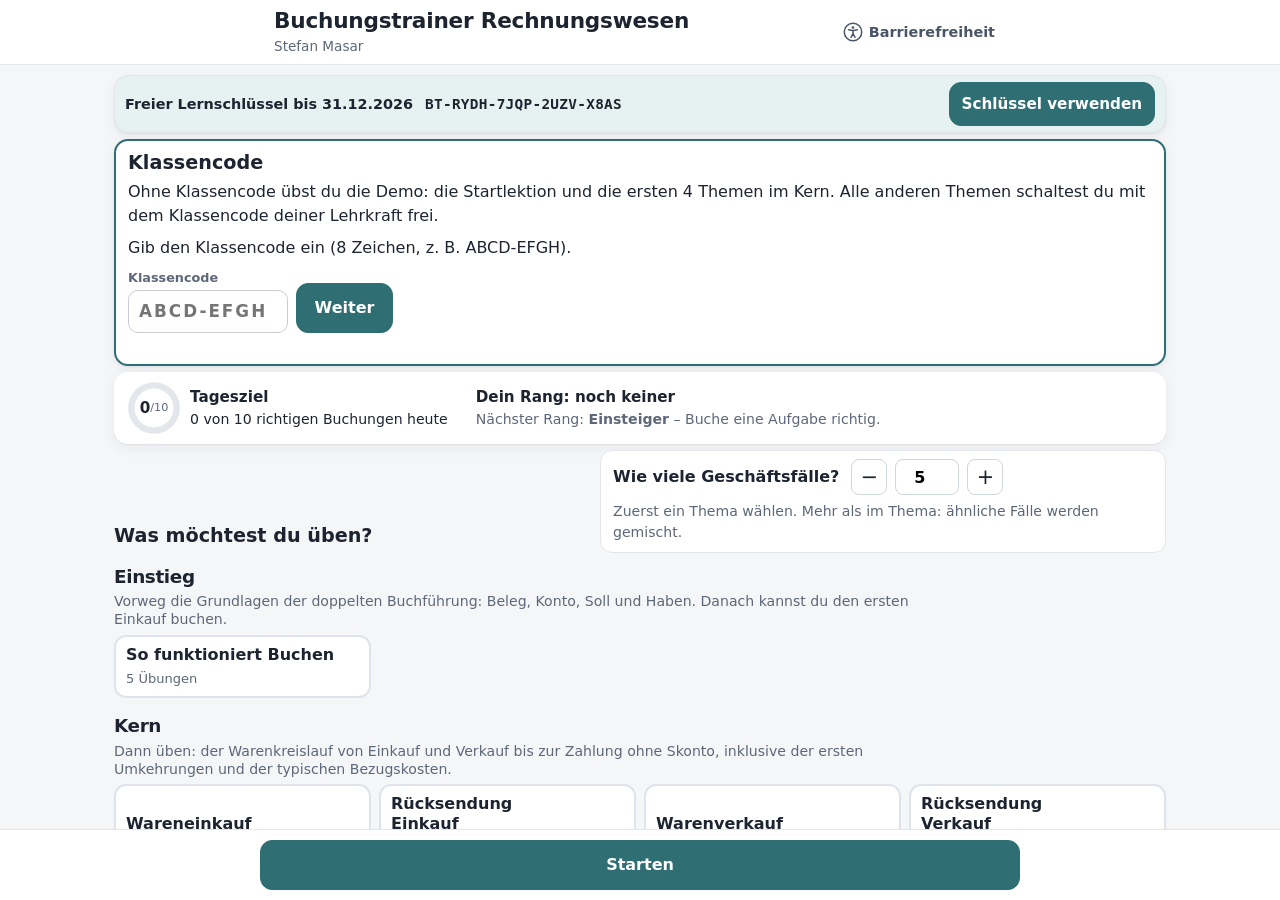
==== commit ff4a0299: "Kopf nicht fest: nur Titel, Name und Barrierefreiheits-Symbol, scrollt mit weg; Rechtslinks einheitl" ====
--- a/index.html
+++ b/index.html
@@ -533,11 +533,12 @@
 
 html:has(body.qs-start-sicht),body.qs-start-sicht{height:100%;}
 body.qs-start-sicht{display:flex;flex-direction:column;overflow:hidden;margin:0}
-body.qs-start-sicht header.top{flex:0 0 auto}
+body.qs-start-sicht .qs-scroll{flex:1 1 auto;min-height:0;overflow-x:hidden;overflow-y:auto;-webkit-overflow-scrolling:touch}
+body.qs-start-sicht header.top{position:static;flex:none}
 body.qs-start-sicht header.top .wrap{padding:8px 14px}
 body.qs-start-sicht h1{font-size:1.35rem;line-height:1.2}
 body.qs-start-sicht header.top .sub{font-size:0.85rem}
-body.qs-start-sicht #app.qs-start{flex:1 1 auto;min-height:0;overflow-x:hidden;overflow-y:auto;overflow-clip-margin:0;isolation:isolate;contain:paint;max-width:1080px;width:100%;padding:6px 14px 20px}
+body.qs-start-sicht #app.qs-start{overflow:visible;contain:none;max-width:1080px;width:100%;padding:6px 14px 20px;box-sizing:border-box}
 body.qs-start-sicht > .sticky{position:relative;z-index:20;flex:0 0 auto;background:#fff;backdrop-filter:none;-webkit-backdrop-filter:none;padding:10px 14px calc(10px + env(safe-area-inset-bottom, 0px))}
 #app.qs-start{max-width:1080px}
 #app.qs-start .card{padding:8px 12px;margin:6px 0}
@@ -624,20 +625,22 @@
 @media (max-width:480px){.qs-grid{grid-template-columns:1fr}.qs-stufe-titel{font-size:1.2rem}}
 .qs-stufe-titel{font-size:1.2rem}}
 </style>
-<link rel="stylesheet" href="bf.css?v=2026112821">
+<link rel="stylesheet" href="bf.css?v=2026112822">
 </head>
 <body>
 <a class="bf-skip" href="#app">Zum Inhalt springen</a>
-<header class="top"><div class="wrap"><div class="top-zeile"><div class="top-titel"><h1 id="titel">Buchungstrainer Rechnungswesen</h1><div class="sub" id="untertitel"></div></div><nav class="app-menu" aria-label="Menü"></nav></div></div></header>
+<div class="qs-scroll">
+<header class="top"><div class="wrap"><div class="top-zeile"><div class="top-titel"><h1 id="titel">Buchungstrainer Rechnungswesen</h1><div class="sub" id="untertitel"></div></div></div></div></header>
 <main class="wrap" id="app"><noscript>Bitte JavaScript aktivieren.</noscript></main>
+</div>
 <div class="sheet-bg" id="sheetbg"></div>
 <div class="sheet" id="sheet" role="dialog" aria-modal="true"></div>
 <div class="vidmodal" id="vidmodal"></div>
-<script src="konfig.js?v=2026112821"></script>
-<script src="bf.js?v=2026112821"></script>
-<script src="bema-gen.js?v=2026112821"></script>
-<script src="startlektion.js?v=2026112821"></script>
-<script src="lizenz-test.js?v=2026112821"></script>
+<script src="konfig.js?v=2026112822"></script>
+<script src="bf.js?v=2026112822"></script>
+<script src="bema-gen.js?v=2026112822"></script>
+<script src="startlektion.js?v=2026112822"></script>
+<script src="lizenz-test.js?v=2026112822"></script>
 <script>
 /* =====================================================================
    CONFIG – hier anpassen (z. B. beim Kopieren für eine Parallelklasse)
@@ -1698,6 +1701,7 @@
 const testHinweisBinden = () => { if (typeof LZ === "object" && LZ.test && window.BT_TESTSERVER) window.BT_TESTSERVER.bannerBinden(); };
 function renderStart() {
   window.scrollTo(0, 0);
+  const sc = document.querySelector(".qs-scroll"); if (sc) sc.scrollTop = 0;
   if (typeof qsStartLeisteWeg === "function") qsStartLeisteWeg();
   speichereAuswahl();
   if (typeof KL === "object" && KL.imTempo && KL.imTempo()) {
--- a/bf.css
+++ b/bf.css
@@ -33,7 +33,7 @@
 .bf-knopf:hover{background:#eef1f4;color:#1d2430}
 .bf-knopf.an{color:#1d5f63;border-color:#b8d3d4;background:#eef6f6}
 .bf-knopf svg{flex:0 0 auto}
-header.top .wrap .bf-im-kopf{float:right;margin:-4px -6px 4px 12px}
+header.top .top-zeile .bf-im-kopf,header.top .wrap .bf-im-kopf{float:none;margin:0;flex:0 0 auto;align-self:center}
 #lehrerstart .ls-kopf .bf-ls{float:right;margin:0 0 6px 12px}
 .bf-chrome{color:#fff;background:#3a4760;min-height:40px;padding:4px 10px;flex:0 0 auto}
 .bf-chrome:hover{background:#4b5a78;color:#fff}
@@ -142,12 +142,11 @@
 html.bf-kontrast #bmchrome .btn,html.bf-kontrast #bmchrome .linkbtn,html.bf-kontrast #bmchrome .bm-nav{border:2px solid #fff!important}
 html.bf-kontrast #bmchrome .btn:disabled,html.bf-kontrast #bmchrome .bm-nav:disabled{background:#3a4760!important;color:#fff!important;opacity:.75!important}
 
-/* Menü oben (Impressum, Datenschutz, Barrierefreiheit, Support) – von bf.js aus konfig.js gefüllt; auch auf lehrkraft.html und den Rechtsseiten */
-.top-zeile{display:flex;flex-wrap:wrap;align-items:flex-start;justify-content:space-between;gap:8px 16px}
-.top-titel{min-width:0;flex:1 1 200px}
-.app-menu{display:flex;flex-wrap:wrap;gap:2px 14px;align-items:center;font-size:.88rem}
-.app-menu a{color:var(--accent,#1d5f63);font-weight:600;text-decoration:underline;text-underline-offset:2px;min-height:44px;display:inline-flex;align-items:center}
-.app-menu .bf-im-menue{float:none;margin:0}
+/* Kopf: nur Titel, Name und Schalter. Rechtslinks stehen im Fuß (nav.bf-rlinks bzw. footer nav). */
+.top-zeile{display:flex;flex-wrap:nowrap;align-items:center;justify-content:space-between;gap:8px 12px}
+.top-titel{min-width:0;flex:1 1 auto}
+.top-titel h1,.top-titel .sub,.top-titel .ort{overflow-wrap:anywhere}
+header.top{position:static}
 html.bf-kontrast .vidbox .ki-stimme{color:#fff}
 
 /* Rechtsseiten (impressum.html, datenschutz.html, barrierefreiheit.html): hoher Kontrast und größere Schrift gelten auch dort */
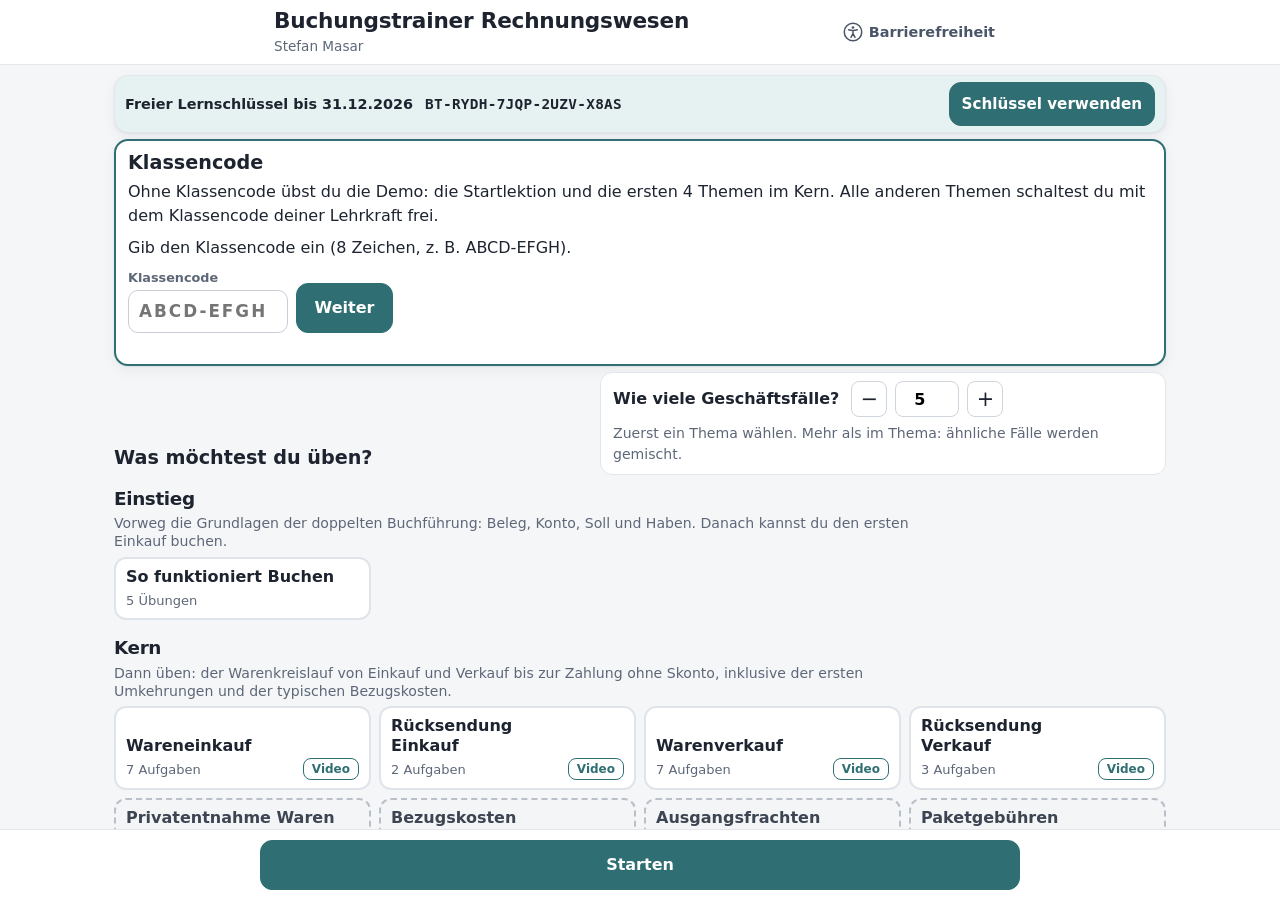
==== commit ec3b42fa: "Sterne je Thema und Einheit nach x von n richtig (7/7 = 3 Sterne); Tagesziel-Karte von der Startseit" ====
--- a/index.html
+++ b/index.html
@@ -178,6 +178,18 @@
 #konfetti i{position:absolute;top:-14px;width:8px;height:12px;border-radius:2px;opacity:.9;animation:fall 1.8s ease-in forwards}
 @keyframes fall{0%{transform:translate(0,0) rotate(0)}100%{transform:translate(var(--dx),105vh) rotate(var(--rot));opacity:.7}}
 @media (prefers-reduced-motion:reduce){.msg.ok .pop,.meilenstein{animation:none}#konfetti{display:none}}
+/* Tagesziel-Meldung (nur in der Sitzung, verschwindet von selbst) */
+.zieltoast{position:fixed;inset:0;z-index:70;display:flex;align-items:center;justify-content:center;padding:16px;background:rgba(20,30,50,.32)}
+.zieltoast-box{display:flex;align-items:center;gap:12px;max-width:min(92vw,440px);padding:18px 16px 18px 22px;border-radius:16px;background:#1d4a4d;color:#fff;box-shadow:0 12px 40px rgba(15,30,40,.35);animation:zielpop .45s cubic-bezier(.2,1.4,.4,1) both}
+.zieltoast-txt{margin:0;font-weight:700;font-size:1.2rem;line-height:1.35;color:#fff}
+.zieltoast-zu{box-sizing:border-box;flex:0 0 44px;width:44px;height:44px;min-width:44px;min-height:44px;margin:0;padding:0;border:2px solid #fff;border-radius:10px;background:#1d4a4d;color:#fff;font-size:1.4rem;line-height:1;cursor:pointer}
+.zieltoast-zu:focus-visible{outline:3px solid #fff;outline-offset:3px}
+@keyframes zielpop{0%{transform:scale(.86);opacity:0}100%{transform:scale(1);opacity:1}}
+@media (prefers-reduced-motion:reduce){.zieltoast-box{animation:none}}
+html.bf-ruhig .zieltoast-box{animation:none}
+html.bf-kontrast .zieltoast-box{background:#000;color:#fff;border:2px solid #fff}
+html.bf-kontrast .zieltoast-zu{background:#000}
+
 
 /* v8: Feedback-Fenster */
 body.fb-offen{overflow:hidden}
@@ -586,6 +598,12 @@
 .qs-kachel.zu .qs-zu svg{flex:none;width:14px;height:14px}
 .thf .fgdemo{margin:0 0 8px}
 .qs-kachel p{margin:4px 0 0;font-size:13px;color:#5d6778}
+.qs-kachel p.qs-fort{display:flex;align-items:center;flex-wrap:wrap;gap:2px 8px;margin:3px 0 0;color:#4a5465}
+.qs-fort .sterne{margin:0;gap:1px;color:#8a5a00}
+.qs-fort .sterne .stern{width:16px;height:16px}
+.qs-fort .sterne .stern:not(.an){color:#566070}
+.mpunkte{margin-top:2px;color:#4a5465}
+.nur-sr{position:absolute;width:1px;height:1px;margin:-1px;padding:0;overflow:hidden;clip:rect(0 0 0 0);white-space:nowrap;border:0}
 .qs-video{appearance:none;border:1px solid var(--accent,#2f6f73);background:#fff;color:var(--accent,#2f6f73);border-radius:8px;padding:3px 8px;font:inherit;font-size:12px;font-weight:700;cursor:pointer;line-height:1.2;align-self:end}
 
 .viddauer{color:#cfd6dc;font-weight:500;font-size:0.9rem;margin-right:auto}
@@ -625,7 +643,7 @@
 @media (max-width:480px){.qs-grid{grid-template-columns:1fr}.qs-stufe-titel{font-size:1.2rem}}
 .qs-stufe-titel{font-size:1.2rem}}
 </style>
-<link rel="stylesheet" href="bf.css?v=2026112822">
+<link rel="stylesheet" href="bf.css?v=2026112823">
 </head>
 <body>
 <a class="bf-skip" href="#app">Zum Inhalt springen</a>
@@ -636,11 +654,11 @@
 <div class="sheet-bg" id="sheetbg"></div>
 <div class="sheet" id="sheet" role="dialog" aria-modal="true"></div>
 <div class="vidmodal" id="vidmodal"></div>
-<script src="konfig.js?v=2026112822"></script>
-<script src="bf.js?v=2026112822"></script>
-<script src="bema-gen.js?v=2026112822"></script>
-<script src="startlektion.js?v=2026112822"></script>
-<script src="lizenz-test.js?v=2026112822"></script>
+<script src="konfig.js?v=2026112823"></script>
+<script src="bf.js?v=2026112823"></script>
+<script src="bema-gen.js?v=2026112823"></script>
+<script src="startlektion.js?v=2026112823"></script>
+<script src="lizenz-test.js?v=2026112823"></script>
 <script>
 /* =====================================================================
    CONFIG – hier anpassen (z. B. beim Kopieren für eine Parallelklasse)
@@ -1627,7 +1645,7 @@
       return `<div class="qs-kachel${an ? " an" : ""}">
         <button type="button" class="qs-kachel-wahl" data-qs="${esc(k.id)}" aria-pressed="${an ? "true" : "false"}" title="${esc(k.gedanke || k.titel)}">
           <h3>${esc(k.titel)}</h3>
-          <p>${zahlInfo(k)}</p>
+          <p>${zahlInfo(k)}</p>${MOT.themaHtml(k)}
         </button>
         ${qsVideoBtnHtml(k, "qs-video")}
       </div>`;
@@ -1651,7 +1669,7 @@
       return `<div class="qs-kachel${an ? " an" : ""}">
         <button type="button" class="qs-kachel-wahl" data-qs="${esc(k.id)}" aria-pressed="${an ? "true" : "false"}" title="${esc(k.gedanke || k.titel)}">
           <h3>${esc(k.titel)}</h3>
-          <p>${zahlInfo(k)}</p>
+          <p>${zahlInfo(k)}</p>${MOT.themaHtml(k)}
         </button>
         ${qsVideoBtnHtml(k, "qs-video")}
       </div>`;
@@ -1699,9 +1717,11 @@
 /* Testumgebung (konfig.js testmodus:true): klar beschrifteter Hinweis mit Testcodes oben auf der Startseite */
 const testHinweis = () => (typeof LZ === "object" && LZ.test && window.BT_TESTSERVER) ? window.BT_TESTSERVER.bannerHtml(true) : "";
 const testHinweisBinden = () => { if (typeof LZ === "object" && LZ.test && window.BT_TESTSERVER) window.BT_TESTSERVER.bannerBinden(); };
-function renderStart() {
-  window.scrollTo(0, 0);
-  const sc = document.querySelector(".qs-scroll"); if (sc) sc.scrollTop = 0;
+function renderStart(opt) {
+  // Scrollposition bleibt, wenn die Startseite nur neu gezeichnet wird (Thema wählen, Fallzahl, Code-Antwort).
+  // Nach oben nur, wenn man von einer anderen Seite kommt oder zwischen Themen- und Einheitenansicht wechselt.
+  const warStart = !!(app() && app().classList.contains("qs-start") && document.getElementById("start")) && !(opt && opt.oben);
+  if (!warStart) { window.scrollTo(0, 0); const sc = document.querySelector(".qs-scroll"); if (sc) sc.scrollTop = 0; }
   if (typeof qsStartLeisteWeg === "function") qsStartLeisteWeg();
   speichereAuswahl();
   if (typeof KL === "object" && KL.imTempo && KL.imTempo()) {
@@ -1730,7 +1750,7 @@
     const maxTxt = vorrat > 0
       ? `<p class="qs-zahl-max">1 bis ${QS_ZAHL_MAX} Fälle. Mehr als im Thema: ähnliche Fälle werden gemischt.</p>`
       : `<p class="qs-zahl-max">Zuerst ein Thema wählen. Mehr als im Thema: ähnliche Fälle werden gemischt.</p>`;
-    let h = testHinweis() + (typeof LZ === "object" && LZ.lernHtml ? LZ.lernHtml() : "") + (typeof FG === "object" ? FG.htmlOben() : "") + (typeof KL === "object" ? KL.htmlOben() : "") + MOT.startHtml() + `<div class="qs-kopf">
+    let h = testHinweis() + (typeof LZ === "object" && LZ.lernHtml ? LZ.lernHtml() : "") + (typeof FG === "object" ? FG.htmlOben() : "") + (typeof KL === "object" ? KL.htmlOben() : "") + `<div class="qs-kopf">
       <div class="qs-kopf-titel">
         <h2>Was möchtest du üben?</h2>
         ${typeof FG === "object" && (FG.begrenzt() || FG.demo()) ? "" : `<div class="row-btns qs-wechsel"><button type="button" class="linkbtn" id="qs-nach-einheiten">Nach Einheiten</button></div>`}
@@ -1754,12 +1774,16 @@
     qsStartLeisteWeg();
     app().innerHTML = h;
     app().querySelectorAll("[data-qs]").forEach(b => {
-      b.onclick = () => { S.qsHinweis = ""; qsThemaKlick(b.dataset.qs); renderStart(); };
+      b.onclick = ev => {
+        const id = b.dataset.qs, tastatur = ev && ev.detail === 0;   // detail 0 = Enter/Leertaste
+        S.qsHinweis = ""; qsThemaKlick(id); renderStart();
+        if (tastatur) { const n = app().querySelector(`[data-qs="${id}"]`); if (n) { try { n.focus({ preventScroll: true }); } catch (e) { n.focus(); } } }
+      };
     });
     app().querySelectorAll("[data-qs-zu]").forEach(b => { b.onclick = () => FG.zuKlick(); });
     qsVideoKnoepfeBinden(app());
     const nachE = document.getElementById("qs-nach-einheiten");
-    if (nachE) nachE.onclick = () => { S.startAnsicht = "einheiten"; renderStart(); };
+    if (nachE) nachE.onclick = () => { S.startAnsicht = "einheiten"; renderStart({ oben: true }); };
     const zahlFeld = document.getElementById("qs-zahl-wert");
     if (zahlFeld) {
       zahlFeld.addEventListener("input", () => {
@@ -1797,7 +1821,7 @@
     qsStartLeisteSetzen();
     return;
   }
-  let h = testHinweis() + (typeof LZ === "object" && LZ.lernHtml ? LZ.lernHtml() : "") + (typeof FG === "object" ? FG.htmlOben() : "") + (typeof KL === "object" ? KL.htmlOben() : "") + MOT.startHtml() + `<h2>Was möchtest du üben?</h2>
+  let h = testHinweis() + (typeof LZ === "object" && LZ.lernHtml ? LZ.lernHtml() : "") + (typeof FG === "object" ? FG.htmlOben() : "") + (typeof KL === "object" ? KL.htmlOben() : "") + `<h2>Was möchtest du üben?</h2>
     <div class="row-btns" style="margin:-2px 0 4px"><button type="button" class="linkbtn" id="qs-nach-themen">Zu den Themen</button><button type="button" class="linkbtn js-alle">Alle auswählen</button><button type="button" class="linkbtn js-keine">Keine</button></div>`;
   EINHEITEN.forEach(e => {
     const auf = DATA.aufgaben.filter(a => a.einheit === e.nr);
@@ -1841,7 +1865,7 @@
   testHinweisBinden();
   app().querySelectorAll(".vidthumb").forEach(vk => vk.onclick = ev => { ev.preventDefault(); ev.stopPropagation(); oeffneVideo(vk); });
   const nachT = document.getElementById("qs-nach-themen");
-  if (nachT) nachT.onclick = () => { S.startAnsicht = "themen"; renderStart(); };
+  if (nachT) nachT.onclick = () => { S.startAnsicht = "themen"; renderStart({ oben: true }); };
   $("#start").onclick = () => {
     const ids = DATA.aufgaben.filter(a => S.auswahl.has(a.einheit)).map(a => a.id);
     if (!ids.length) {
@@ -2241,6 +2265,7 @@
   }
   drawAufgabe();
   const fb = $("#fb"); if (fb) fb.scrollIntoView({ behavior: "smooth", block: "start" });
+  if (c.zielNeu && typeof MOT.zielFeiern === "function") MOT.zielFeiern();
   if (c.meilenstein || c.zielNeu) konfetti();
 }
 const LOB = ["Super!", "Richtig gebucht!", "Stark, weiter so!", "Sehr gut!", "Genau so!", "Sauber gebucht!", "Perfekt!", "Gut gemacht!"];
@@ -2321,7 +2346,6 @@
     const punkt = c.wiederholt ? "Im zweiten Versuch: ½ Punkt." : c.tippsWertung ? "Mit Tipp gelöst: ½ Punkt. Beim nächsten Mal schaffst du es allein." : "1 Punkt.";
     return `<div class="msg ok" id="ergebnis" data-ok="true"><span class="lobzeile">${HAKEN}<span><b>${esc(c.lob || "Richtig gebucht!")}</b> ${esc(punkt)}</span></span></div>
     ${c.ok && c.meilenstein ? `<div class="meilenstein" id="meilenstein">${FLAMME}<span>${esc(meilensteinText(c.meilenstein))}</span></div>` : ""}
-    ${c.ok && c.zielNeu ? `<div class="meilenstein ziel" id="zielneu">${FLAMME}<span>Tagesziel geschafft: ${MOT.ZIEL} richtige Buchungen heute!</span></div>` : ""}
     <div class="loesung"><div style="font-weight:700;margin-bottom:6px">Lösung</div>${loesungHtml(c.a, c.res && c.res.order)}</div>
     ${c.a.erklaerung ? `<div class="erkl"><b>Erklärung:</b> ${esc(c.a.erklaerung)}</div>` : ""}`;
   }
@@ -2824,14 +2848,31 @@
   function speichern() { if (!CONFIG.fortschrittSpeichern) return; try { localStorage.setItem(KEY, JSON.stringify({ v: M.v, punkte: M.punkte, einheiten: M.einheiten })); } catch (e) { } }
   let M = null; M = laden();
 
-  /* Sterne: 60 / 80 / 100 % der Punkte einer Einheit (richtig = 1, mit Tipp = ½), je Aufgabe zählt das beste Ergebnis */
+  /* Sterne nach Anteil der verschiedenen Aufgaben, die mindestens einmal richtig waren (auch mit Tipp).
+     1 Stern ab der ersten richtigen Aufgabe, 2 ab zwei Drittel, 3 wenn alle richtig. So passen Sterne und „x von n richtig“ zusammen. */
+  function sterneVonRichtig(richtig, n) {
+    if (!n || richtig <= 0) return 0;
+    if (richtig >= n) return 3;
+    if (richtig * 3 >= 2 * n) return 2;
+    return 1;
+  }
   function einheit(nr) {
     const auf = DATA.aufgaben.filter(a => a.einheit === nr);
     const p = auf.reduce((s, a) => s + (M.punkte[a.id] || 0), 0), n = auf.length;
-    const st = !n ? 0 : p * 100 >= 100 * n ? 3 : p * 100 >= 80 * n ? 2 : p * 100 >= 60 * n ? 1 : 0;
+    const richtig = auf.filter(a => (M.punkte[a.id] || 0) > 0).length;
+    const st = sterneVonRichtig(richtig, n);
     const best = M.einheiten[nr] || { sterne: 0, punkte: 0 };
-    return { n, punkte: Math.max(p, best.punkte || 0), prozent: n ? Math.floor(Math.max(p, best.punkte || 0) / n * 100) : 0, sterne: Math.max(st, best.sterne || 0) };
-  }
+    const punkte = Math.max(p, best.punkte || 0);
+    return { n, richtig, punkte, prozent: n ? Math.floor(punkte / n * 100) : 0, sterne: Math.max(st, best.sterne || 0), voll: n > 0 && punkte >= n };
+  }
+  /* Fortschritt je Thema (Kachel): dieselbe Sterne-Regel wie bei den Einheiten, passend zu „x von n richtig“. */
+  function thema(k) {
+    const ids = (k && k.faelle || []).filter(id => AUFG[id]), n = ids.length;
+    const p = ids.reduce((s, id) => s + (M.punkte[id] || 0), 0), richtig = ids.filter(id => (M.punkte[id] || 0) > 0).length;
+    return { n, richtig, punkte: p, sterne: sterneVonRichtig(richtig, n) };
+  }
+  const punkteTxtM = p => Number.isInteger(p) ? String(p) : String(p).replace(".", ",");
+  function gesamtPunkte() { return Object.values(M.punkte).reduce((s, p) => s + (+p || 0), 0); }
   function aktualisiereEinheiten() {
     EINHEITEN.forEach(e => { const x = einheit(e.nr), b = M.einheiten[e.nr] || {};
       if (x.sterne > (b.sterne || 0) || x.punkte > (b.punkte || 0)) M.einheiten[e.nr] = { sterne: Math.max(x.sterne, b.sterne || 0), punkte: Math.max(x.punkte, b.punkte || 0) }; });
@@ -2842,7 +2883,7 @@
   function stand() {
     const E = EINHEITEN.map(e => einheit(e.nr));
     return { richtig: Object.values(M.punkte).filter(p => p > 0).length, e1: E.filter(x => x.sterne >= 1).length, e2: E.filter(x => x.sterne >= 2).length, e3: E.filter(x => x.sterne >= 3).length, alle: E.length,
-             skonto: SKONTO.length > 0 && SKONTO.every(nr => einheit(nr).sterne >= 3), serie: M.besteSerie };
+             voll: E.filter(x => x.voll).length, skonto: SKONTO.length > 0 && SKONTO.every(nr => einheit(nr).voll), serie: M.besteSerie };
   }
   const mehr = (n, eins, viele) => n === 1 ? eins : viele;
   const RAENGE = [
@@ -2853,7 +2894,7 @@
     { id: "buchungsmeister", name: "Buchungsmeister", bed: "alle Einheiten mit mindestens 1 Stern", ok: s => s.e1 >= s.alle, fehlt: s => `Noch ${s.alle - s.e1} ${mehr(s.alle - s.e1, "Einheit", "Einheiten")} mit mindestens 1 Stern.` }
   ];
   const ABZ = [
-    { id: "ohnetipp", name: "Ohne Tipp", bed: "eine Einheit zu 100 % (alles richtig, ohne Tipp)", kurz: "1 Einheit zu 100 %", ok: s => s.e3 >= 1 },
+    { id: "ohnetipp", name: "Ohne Tipp", bed: "eine Einheit zu 100 % (alles richtig, ohne Tipp)", kurz: "1 Einheit zu 100 %", ok: s => s.voll >= 1 },
     { id: "skonto", name: "Skonto-König", bed: `Einheit ${SKONTO.join(" und ")} (Skonto) mit 3 Sternen`, kurz: `E${SKONTO.join(" + E")} mit 3 Sternen`, ok: s => s.skonto },
     { id: "serienheld", name: "Serienheld", bed: "10 richtig in Folge ohne Tipp", kurz: "10 in Folge ohne Tipp", ok: s => s.serie >= 10 }
   ];
@@ -2884,7 +2925,12 @@
 
   /* ---------- Anzeige ---------- */
   const STERN = on => `<svg class="stern ${on ? "an" : ""}" viewBox="0 0 24 24" width="18" height="18" aria-hidden="true"><path d="M12 2.8l2.8 5.8 6.3.9-4.6 4.4 1.1 6.3L12 17.2 6.4 20.2l1.1-6.3L2.9 9.5l6.3-.9z" fill="${on ? "currentColor" : "none"}" stroke="currentColor" stroke-width="1.6" stroke-linejoin="round"/></svg>`;
-  function sterneHtml(nr) { const x = einheit(nr); return `<span class="sterne" data-sterne="${x.sterne}" role="img" aria-label="${x.sterne} von 3 Sternen" title="${x.sterne} von 3 Sternen · 1 Stern ab 60 %, 2 ab 80 %, 3 bei 100 %">${[1, 2, 3].map(i => STERN(i <= x.sterne)).join("")}</span>`; }
+  function themaHtml(k) {
+    if (!k || k.typ === "auswahl") return "";
+    const x = thema(k); if (!x.n || !x.richtig) return "";
+    return `<p class="qs-fort" data-fort="${esc(k.id)}" data-sterne="${x.sterne}"><span class="sterne" aria-hidden="true">${[1, 2, 3].map(i => STERN(i <= x.sterne)).join("")}</span><span>${x.richtig} von ${x.n} richtig<span class="nur-sr">, ${x.sterne} von 3 Sternen</span></span></p>`;
+  }
+  function sterneHtml(nr) { const x = einheit(nr); return `<span class="sterne" data-sterne="${x.sterne}" role="img" aria-label="${x.sterne} von 3 Sternen" title="${x.sterne} von 3 Sternen · 1 Stern ab der ersten richtigen Aufgabe, 2 ab zwei Drittel, 3 wenn alle richtig">${[1, 2, 3].map(i => STERN(i <= x.sterne)).join("")}</span>`; }
   const ICON = {
     ohnetipp: `<svg viewBox="0 0 24 24" width="18" height="18" aria-hidden="true"><path d="M12 2.8l2.8 5.8 6.3.9-4.6 4.4 1.1 6.3L12 17.2 6.4 20.2l1.1-6.3L2.9 9.5l6.3-.9z" fill="currentColor"/></svg>`,
     skonto: `<svg viewBox="0 0 24 24" width="18" height="18" aria-hidden="true"><path d="M6 18L18 6" stroke="currentColor" stroke-width="2.4" stroke-linecap="round"/><circle cx="7.5" cy="7.5" r="2.6" fill="none" stroke="currentColor" stroke-width="2.2"/><circle cx="16.5" cy="16.5" r="2.6" fill="none" stroke="currentColor" stroke-width="2.2"/></svg>`,
@@ -2897,28 +2943,7 @@
       <span class="rzahl">${n >= ZIEL ? "✓" : `${n}<small>/${ZIEL}</small>`}</span></div>`;
   }
   function teilbar() { const s = stand(); return s.e3 >= 1 || tagHeute() >= ZIEL; }
-  function startHtml() {
-    const s = stand(), ri = rangIndex(s), bz = abzeichen(s), n = tagHeute(), f = folge();
-    const nx = RAENGE[ri + 1];
-    const pfad = RAENGE.map((r, i) => `<li class="stufe ${i < ri ? "erreicht" : i === ri ? "erreicht aktuell" : "offen"}" data-rang="${r.id}" title="${esc(r.name)}: ${esc(r.bed)}"${i === ri ? ' aria-current="step"' : ""}>
-        <span class="pkt">${i <= ri ? "✓" : i + 1}</span><span class="pn">${esc(r.name).replace("meister", "&shy;meister").replace("profi", "&shy;profi")}</span></li>`).join("");
-    const fuell = ri < 0 ? 0 : ri / (RAENGE.length - 1) * 100;
-    const folgeHtml = f ? `<div class="folge" id="folge" data-folge="${f}">${FLAMME}<span>${f} ${f === 1 ? "Tag" : "Tage"} in Folge</span></div>` : "";
-    const rangHtml = `<div class="rang" id="rang" data-rang="${ri >= 0 ? RAENGE[ri].id : ""}">
-        <div class="mh">Dein Rang: <b>${ri >= 0 ? esc(RAENGE[ri].name) : "noch keiner"}</b></div>
-        <ol class="pfad" style="--fuell:${fuell}%" aria-label="Rang-Pfad">${pfad}</ol>
-        <div class="small muted" id="naechst">${nx ? `Nächster Rang: <b>${esc(nx.name)}</b> – ${esc(nx.fehlt(s))}` : "Höchster Rang erreicht. Gratuliere!"}</div>
-      </div>`;
-    const abzHtml = bz.length ? `<div class="abz" id="abz" aria-label="Abzeichen">${bz.map(id => { const b = ABZ.find(x => x.id === id); return `<span class="badge an" data-abz="${b.id}" title="${esc(b.bed)}">${ICON[b.id]}<span><b>${esc(b.name)}</b><small>erreicht</small></span></span>`; }).join("")}</div>` : "";
-    return `<div class="card motiv" id="motiv">
-      <div class="mtop">${ringHtml(n)}
-        <div class="mtxt"><div class="mh">Tagesziel</div><div class="small">${n >= ZIEL ? `Geschafft: ${n} richtige Buchungen heute!` : `${n} von ${ZIEL} richtigen Buchungen heute`}</div>
-        ${folgeHtml}</div></div>
-      ${rangHtml}
-      ${abzHtml}
-      ${teilbar() ? `<button class="btn teilbtn" id="teilen" type="button">Ergebnis-Karte zeigen</button>` : ""}
-    </div>`;
-  }
+  function startHtml() { return ""; }   // Karte auf der Startseite entfernt: Tagesziel steht nach dem Neuladen wieder bei 0.
   function neuHtml(vorher) {
     if (!vorher) return "";
     const nach = schnappschuss(), z = [];
@@ -2931,7 +2956,7 @@
 
   /* ---------- Ergebnis-Karte (kein Name, keine Geräte-ID, nichts wird gesendet) ---------- */
   function ergebnis() {
-    const h = heute(), voll = EINHEITEN.filter(e => einheit(e.nr).sterne >= 3), ziel = tagHeute() >= ZIEL;
+    const h = heute(), voll = EINHEITEN.filter(e => einheit(e.nr).voll), ziel = tagHeute() >= ZIEL;
     const code = "BT-" + h.slice(8, 10) + h.slice(5, 7) + (voll.length ? "-" + voll.map(e => "E" + e.nr).join("-") + "-100" : "") + (ziel ? "-T" + ZIEL : "");
     const zeilen = voll.map(e => `Einheit ${e.nr} (${e.titel}): 100 % ohne Tipp`).concat(ziel ? [`Tagesziel: ${ZIEL} Buchungen`] : []);
     return { datum: datumAT(h), code, zeilen, text: `Buchungstrainer – ${datumAT(h)}\n${zeilen.join("\n")}\nCode: ${code}` };
@@ -2967,9 +2992,29 @@
       b.textContent = ok ? "Kopiert ✓" : "Bitte Text oben markieren und kopieren"; b.dataset.kopiert = String(ok); if (!ok) { const t = $("#tktext"); t.focus(); t.select(); } };
     setTimeout(() => { const b = $("#tkkopie"); if (b) b.focus(); }, 30);
   }
+  let zielTimer = null, zielEsc = null;
+  function zielZu() {
+    const el = document.getElementById("zieltoast"); if (el) el.remove();
+    if (zielTimer) { clearTimeout(zielTimer); zielTimer = null; }
+    if (zielEsc) { document.removeEventListener("keydown", zielEsc); zielEsc = null; }
+  }
+  function zielFeiern() {
+    zielZu();
+    const el = document.createElement("div"); el.id = "zieltoast"; el.className = "zieltoast";
+    el.setAttribute("role", "status"); el.setAttribute("aria-live", "polite");
+    el.innerHTML = `<div class="zieltoast-box">
+      <p class="zieltoast-txt" id="zieltoast-txt">Tagesziel geschafft – super!</p>
+      <button type="button" class="zieltoast-zu" id="zieltoast-zu" aria-label="Meldung schließen">×</button>
+    </div>`;
+    document.body.appendChild(el);
+    const zu = document.getElementById("zieltoast-zu"); if (zu) zu.onclick = zielZu;
+    zielEsc = ev => { if (ev.key === "Escape") { ev.preventDefault(); zielZu(); } };
+    document.addEventListener("keydown", zielEsc);
+    zielTimer = setTimeout(zielZu, 5000);
+  }
   function bind() { document.querySelectorAll("#teilen").forEach(b => b.onclick = karte); }
   function loeschen() { try { localStorage.removeItem(KEY); } catch (e) { } M = leer(); }
-  return { ZIEL, RAENGE, ABZ, SKONTO, heute, einheit, stand, rangIndex, abzeichen, tagHeute, folge, buchung, schnappschuss, sterneHtml, startHtml, neuHtml, ergebnis, teilbar, karte, bind, loeschen, get M() { return M; } };
+  return { ZIEL, RAENGE, ABZ, SKONTO, heute, einheit, stand, rangIndex, abzeichen, tagHeute, folge, buchung, schnappschuss, sterneHtml, themaHtml, thema, sterneVonRichtig, gesamtPunkte, startHtml, neuHtml, zielFeiern, zielZu, ergebnis, teilbar, karte, bind, loeschen, get M() { return M; } };
 })();
 
 
